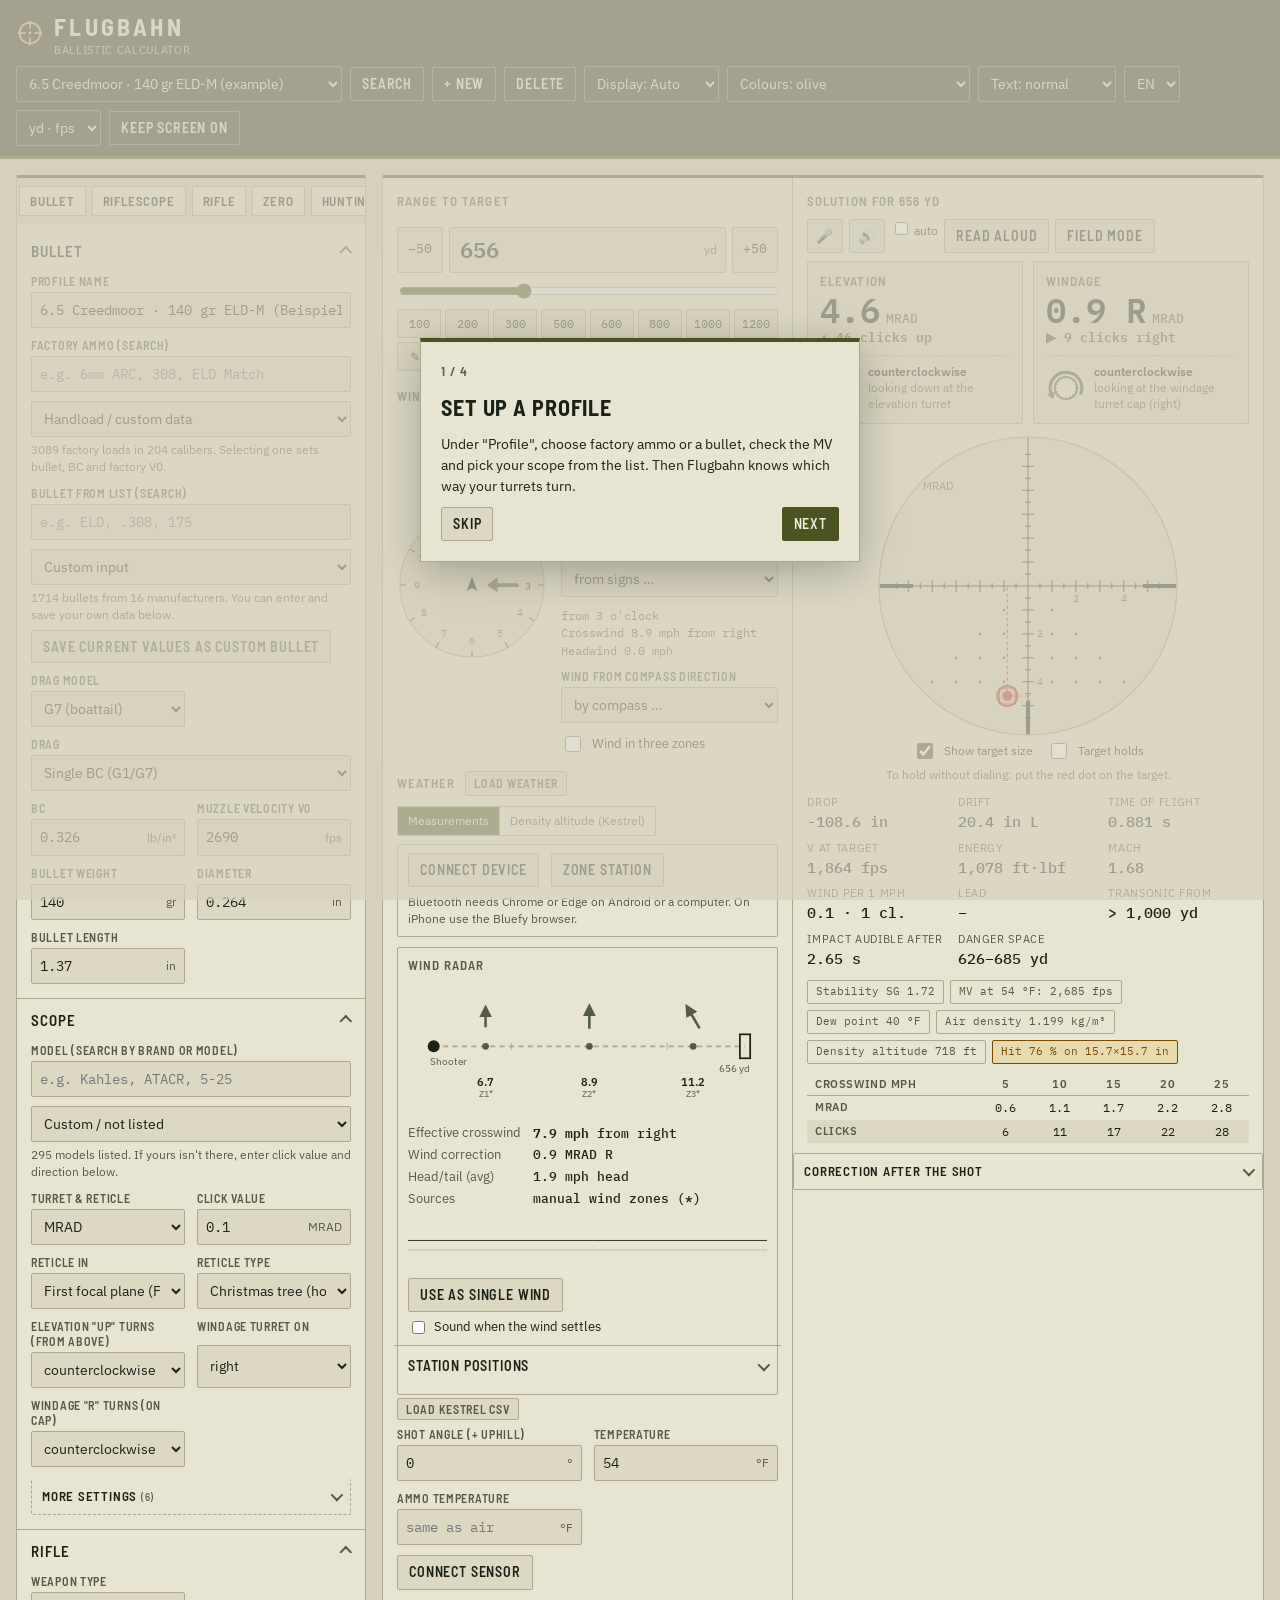
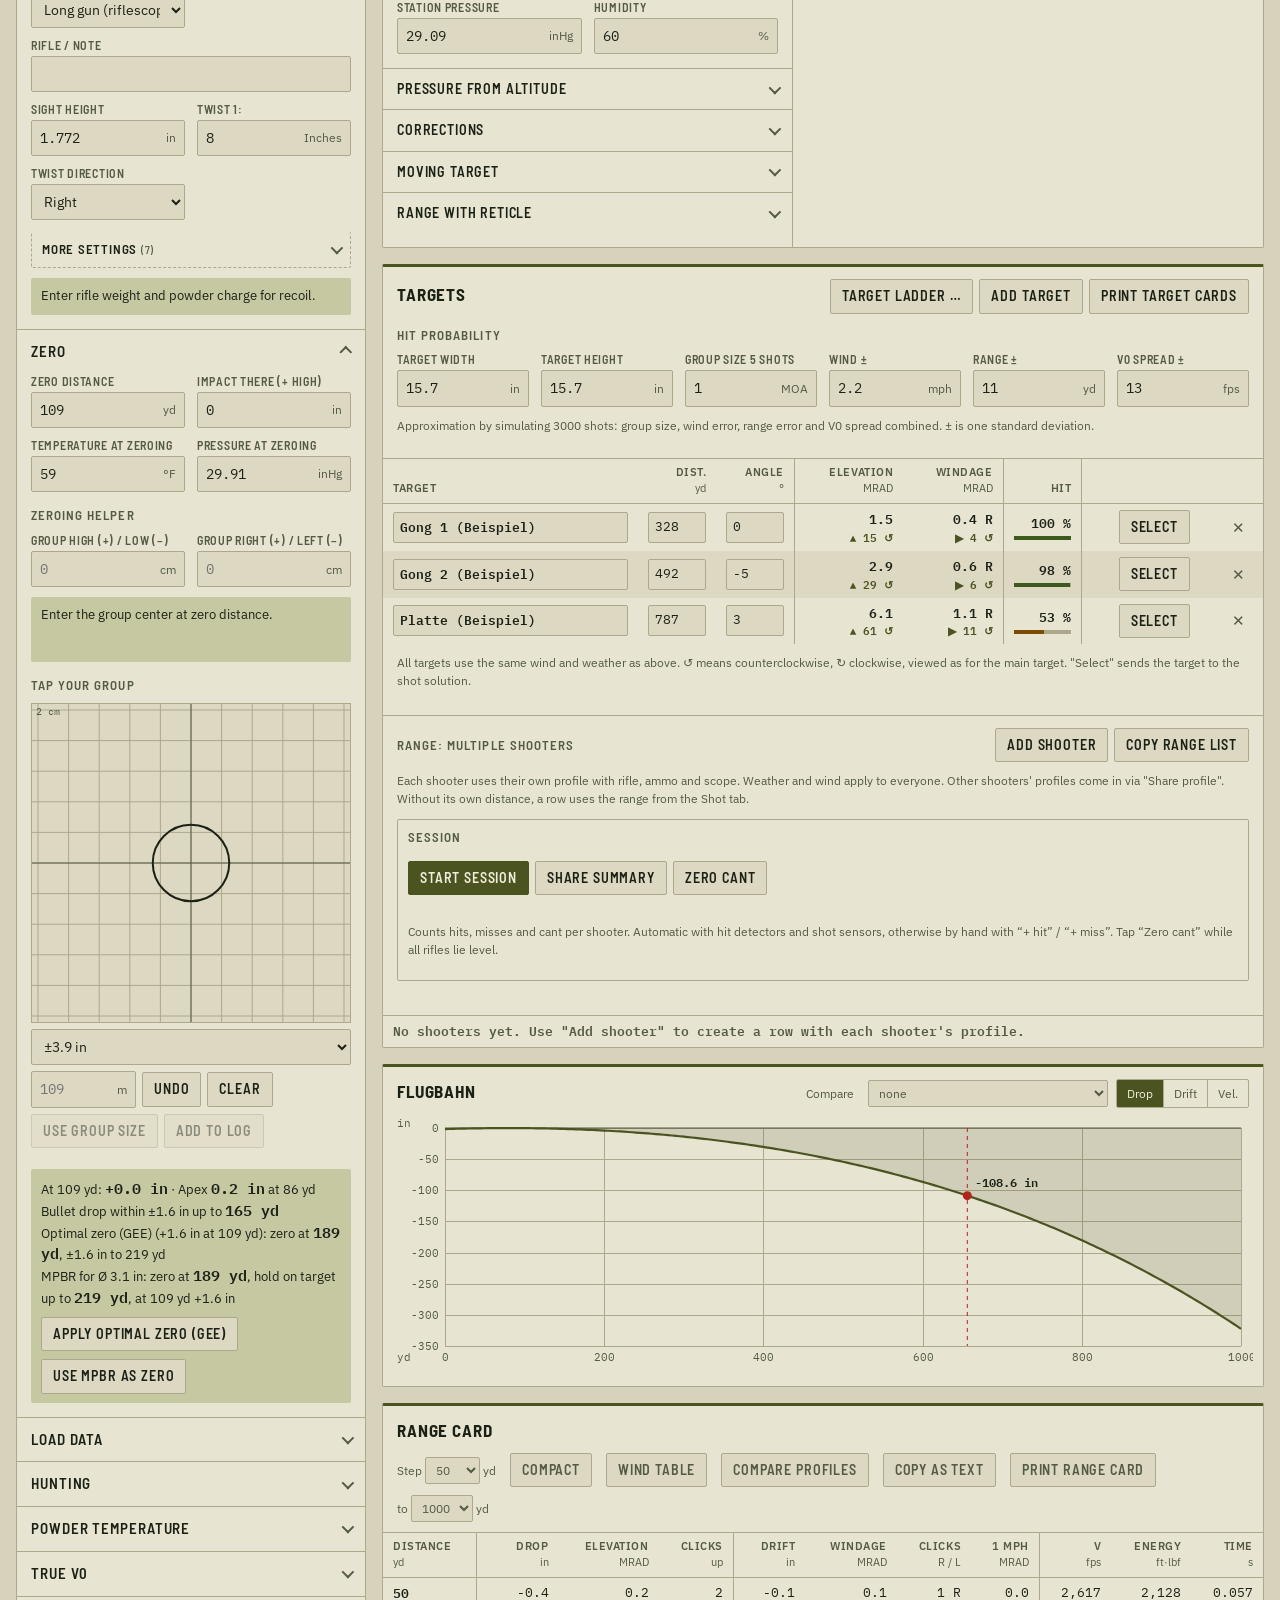
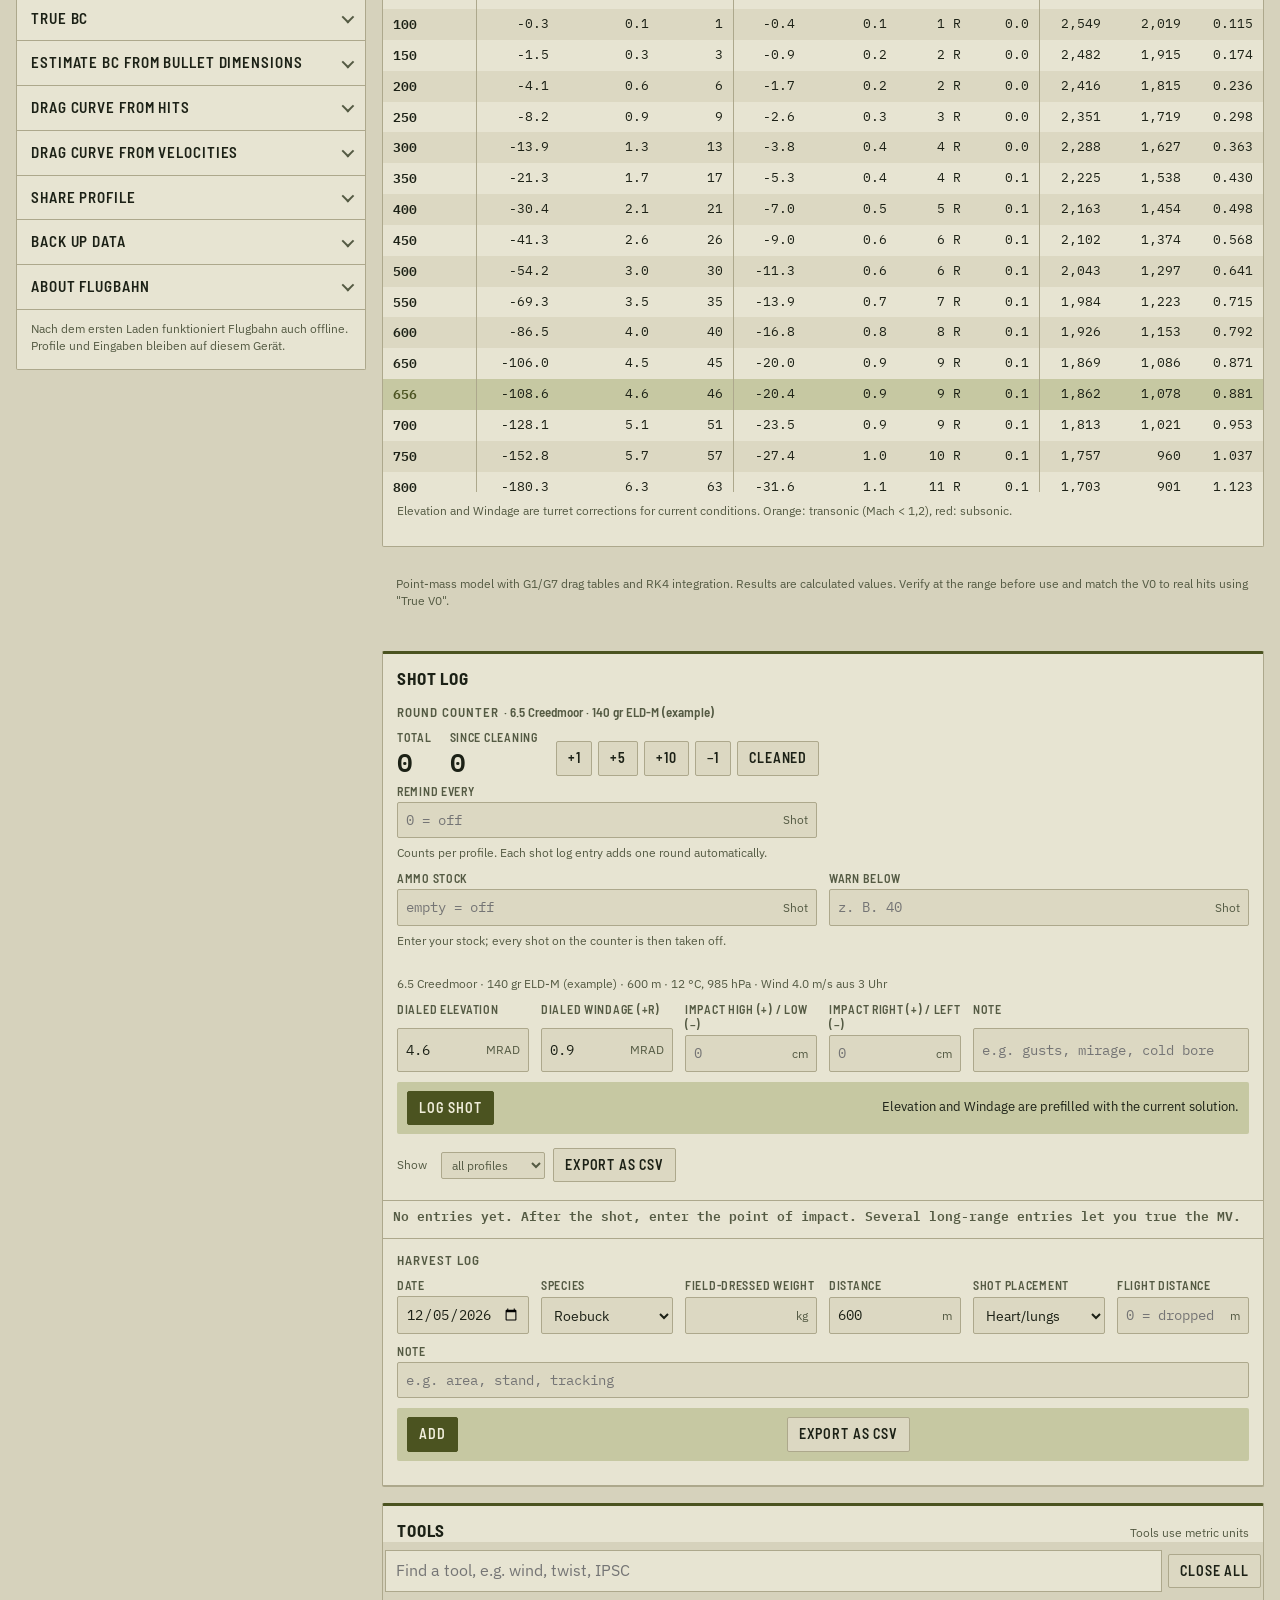
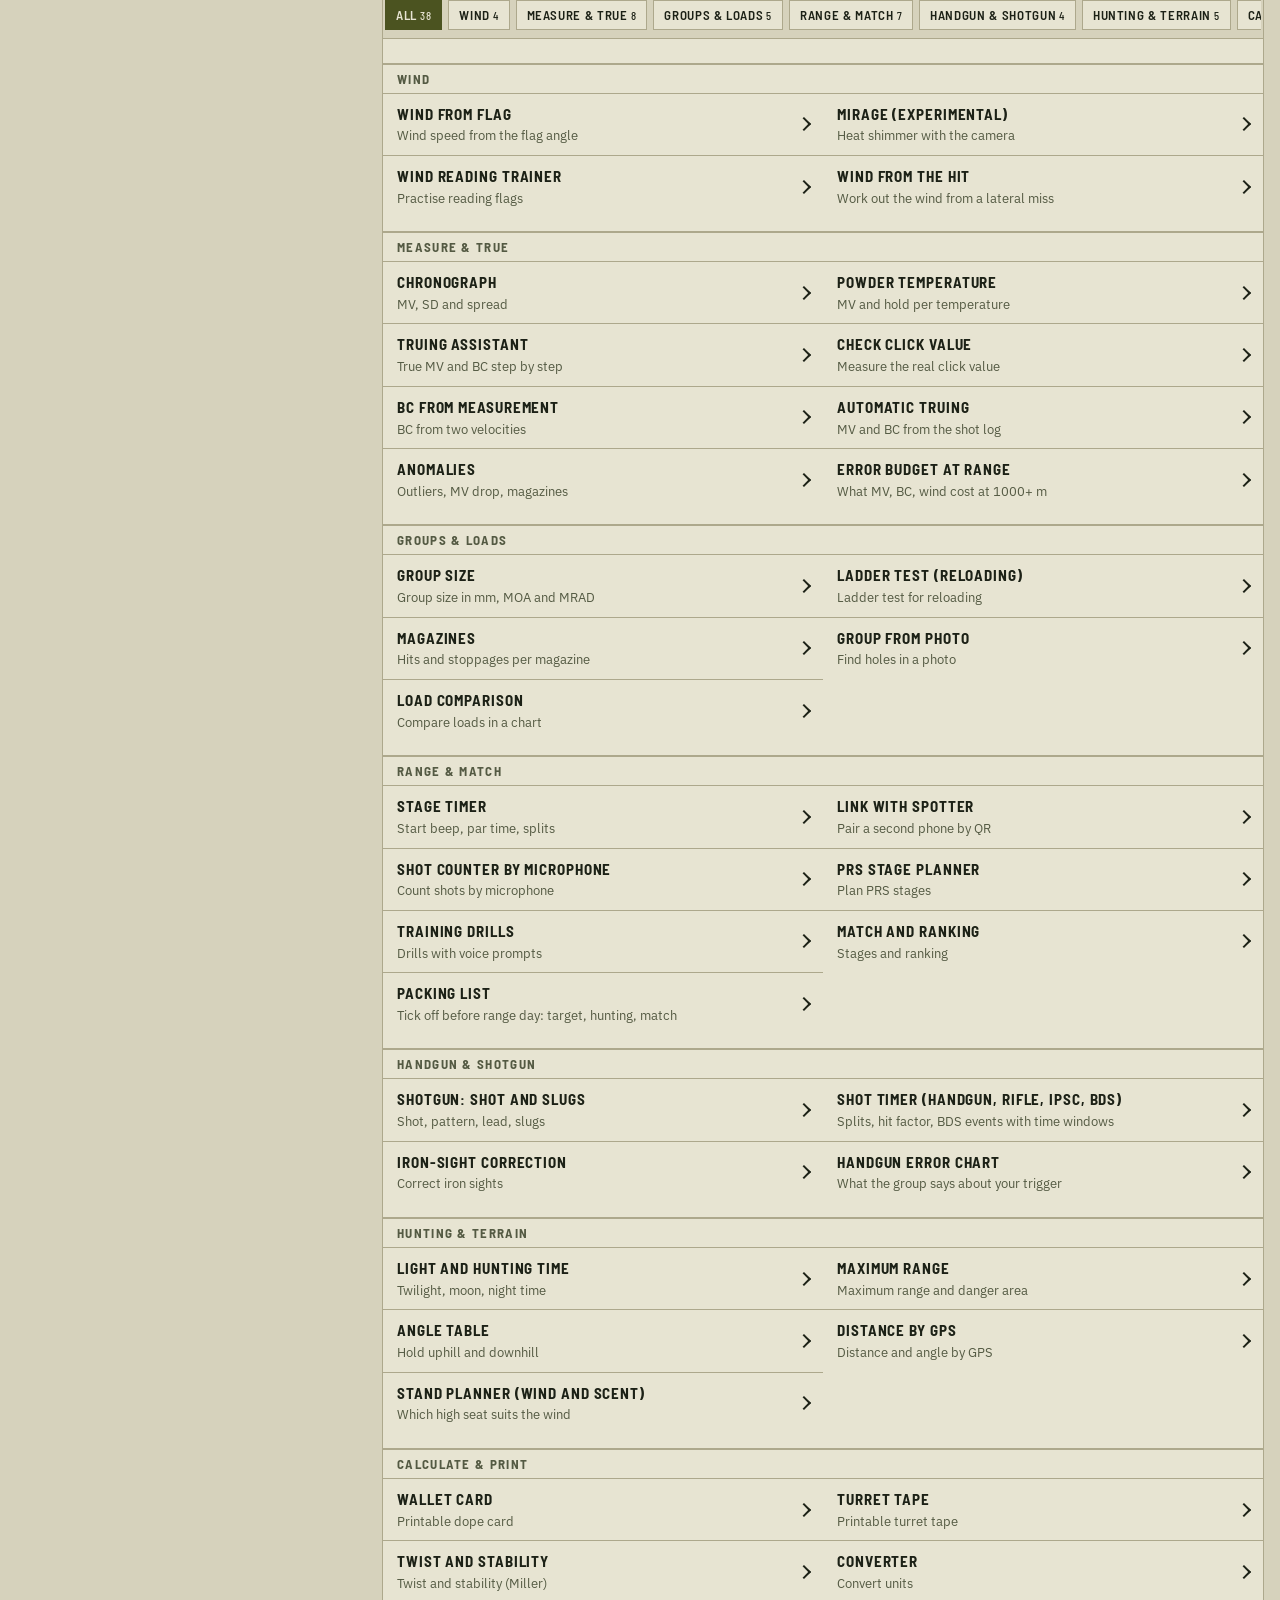
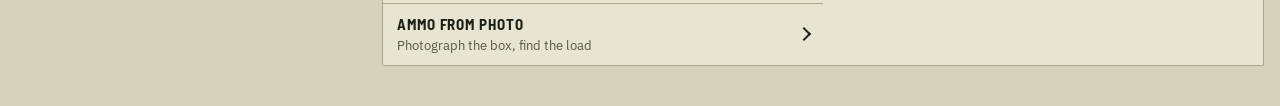
==== app/index.html @ 0aca6d80 "App: QR komprimiert Co-Authored-By: Claude Opus 5.5 <noreply@anthropic.com> Claude-Session: https://" ====
<!doctype html>
<html lang="de">
<head>
<meta charset="utf-8">
<meta name="viewport" content="width=device-width, initial-scale=1, viewport-fit=cover">
<title>Flugbahn</title>
<meta name="description" content="Ballistikrechner mit Schusstafel, Absehen-Haltepunkt und Turmrichtung für viele Zielfernrohre.">
<meta name="theme-color" content="#2E3320" media="(prefers-color-scheme: light)">
<meta name="theme-color" content="#0A0C06" media="(prefers-color-scheme: dark)">
<link rel="manifest" href="manifest.webmanifest">
<link rel="icon" href="icons/icon.svg" type="image/svg+xml">
<link rel="apple-touch-icon" href="icons/apple-touch-icon.png">
<meta name="apple-mobile-web-app-capable" content="yes">
<meta name="mobile-web-app-capable" content="yes">
<meta name="apple-mobile-web-app-status-bar-style" content="black-translucent">
<meta name="apple-mobile-web-app-title" content="Flugbahn">
<style>:root{padding-top:env(safe-area-inset-top,0px);padding-bottom:env(safe-area-inset-bottom,0px)}body{margin:0;font:14px system-ui,sans-serif}img{max-width:100%}[hidden]{display:none!important}</style>
<meta name="color-scheme" content="light dark">
<meta name="claude:viewport-fit-sides" content="cover">
<link rel="stylesheet" href="fonts/fonts.css">
<style>
/* Layout: Feldgerät-Konsole. Profil links, Feuerleitlösung und Schusstafel rechts; am Handy vier Reiter. Farben: Oliv, Khaki, Sand; Rotlicht für die Nacht. */
:root{
  --bg:#D6D2BC; --surface:#E7E4D2; --surface-2:#DCD8C2; --ink:#1C2116; --muted:#545A43; --line:#ADA88C;
  --accent:#4B5320; --accent-ink:#F0EDDA; --accent-soft:#C6C8A2;
  --hold:#B0261C; --good:#3D5A1E; --warn:#7A4B00; --warn-soft:#E9D9AE; --crit:#A3241A; --crit-soft:#EBC9BF;
  --head:#2E3320; --head-ink:#E7E4D2; --head-accent:#C9B57E; --head-accent-ink:#151208;
  --font-display:"Barlow Semi Condensed","Arial Narrow",Arial,sans-serif;
  --font-body:"IBM Plex Sans",system-ui,-apple-system,"Segoe UI",sans-serif;
  --font-mono:"IBM Plex Mono",ui-monospace,Menlo,Consolas,monospace;
  --r:2px;
  color-scheme:light;
}
@media (prefers-color-scheme: dark){:root:not([data-theme="light"]){
  --bg:#101209; --surface:#181B11; --surface-2:#20241A; --ink:#DEDCC4; --muted:#8E9279; --line:#353B27;
  --accent:#C9B57E; --accent-ink:#151208; --accent-soft:#38341F;
  --hold:#FF5A3C; --good:#9DBA6A; --warn:#E3A64B; --warn-soft:#382A12; --crit:#FF7462; --crit-soft:#3B1A14;
  --head:#0A0C06; --head-ink:#DEDCC4; --head-accent:#C9B57E; --head-accent-ink:#151208;
  color-scheme:dark}}
:root[data-theme="dark"]{
  --bg:#101209; --surface:#181B11; --surface-2:#20241A; --ink:#DEDCC4; --muted:#8E9279; --line:#353B27;
  --accent:#C9B57E; --accent-ink:#151208; --accent-soft:#38341F;
  --hold:#FF5A3C; --good:#9DBA6A; --warn:#E3A64B; --warn-soft:#382A12; --crit:#FF7462; --crit-soft:#3B1A14;
  --head:#0A0C06; --head-ink:#DEDCC4; --head-accent:#C9B57E; --head-accent-ink:#151208;
  color-scheme:dark}
/* Farbschemata (unabhängig von Tag/Nacht; Rotlicht hat Vorrang) */
:root[data-palette="flecktarn"]:not([data-mode="red"]){--bg:#CFCDB4; --surface:#E2E0CB; --surface-2:#D6D4BD; --ink:#1A1F14; --muted:#4A503C; --line:#A6A486; --accent:#3E4A2E; --accent-ink:#EEF0E0; --accent-soft:#C2C6A6; --head:#26301E; --head-ink:#E4E6D2; --head-accent:#A8956A; --head-accent-ink:#14110A;}
@media (prefers-color-scheme: dark){:root[data-palette="flecktarn"]:not([data-theme="light"]):not([data-mode="red"]){--bg:#0E110B; --surface:#161A12; --surface-2:#1E2318; --ink:#DADCC6; --muted:#8D9479; --line:#333A2A; --accent:#A8B37E; --accent-ink:#10130B; --accent-soft:#2F3622; --head:#080A06; --head-ink:#DADCC6; --head-accent:#A8956A; --head-accent-ink:#14110A;}}
:root[data-palette="flecktarn"][data-theme="dark"]:not([data-mode="red"]){--bg:#0E110B; --surface:#161A12; --surface-2:#1E2318; --ink:#DADCC6; --muted:#8D9479; --line:#333A2A; --accent:#A8B37E; --accent-ink:#10130B; --accent-soft:#2F3622; --head:#080A06; --head-ink:#DADCC6; --head-accent:#A8956A; --head-accent-ink:#14110A;}
:root[data-palette="wueste"]:not([data-mode="red"]){--bg:#D8CBB2; --surface:#ECE2CF; --surface-2:#E1D5BF; --ink:#241A10; --muted:#58462F; --line:#B3A07F; --accent:#6E4F2C; --accent-ink:#F6EEDF; --accent-soft:#D4C09C; --head:#3D2E1E; --head-ink:#F1E7D4; --head-accent:#D6B57A; --head-accent-ink:#1C1409;}
@media (prefers-color-scheme: dark){:root[data-palette="wueste"]:not([data-theme="light"]):not([data-mode="red"]){--bg:#14100A; --surface:#1D1710; --surface-2:#261F16; --ink:#E6DAC4; --muted:#9C8C74; --line:#3E3426; --accent:#D6B57A; --accent-ink:#1C1409; --accent-soft:#3A2E1E; --head:#0C0906; --head-ink:#E6DAC4; --head-accent:#D6B57A; --head-accent-ink:#1C1409;}}
:root[data-palette="wueste"][data-theme="dark"]:not([data-mode="red"]){--bg:#14100A; --surface:#1D1710; --surface-2:#261F16; --ink:#E6DAC4; --muted:#9C8C74; --line:#3E3426; --accent:#D6B57A; --accent-ink:#1C1409; --accent-soft:#3A2E1E; --head:#0C0906; --head-ink:#E6DAC4; --head-accent:#D6B57A; --head-accent-ink:#1C1409;}
:root[data-palette="ranger"]:not([data-mode="red"]){--bg:#CDD0C4; --surface:#E3E5DC; --surface-2:#D7DACF; --ink:#181C17; --muted:#475045; --line:#A3A99B; --accent:#36423A; --accent-ink:#ECEFE8; --accent-soft:#BCC4B6; --head:#1C211C; --head-ink:#E3E5DC; --head-accent:#8FA27E; --head-accent-ink:#0F130E;}
@media (prefers-color-scheme: dark){:root[data-palette="ranger"]:not([data-theme="light"]):not([data-mode="red"]){--bg:#0C0E0C; --surface:#141714; --surface-2:#1B1F1B; --ink:#D8DCD3; --muted:#8A9285; --line:#2F352E; --accent:#9FB38C; --accent-ink:#0F130E; --accent-soft:#263024; --head:#070807; --head-ink:#D8DCD3; --head-accent:#8FA27E; --head-accent-ink:#0F130E;}}
:root[data-palette="ranger"][data-theme="dark"]:not([data-mode="red"]){--bg:#0C0E0C; --surface:#141714; --surface-2:#1B1F1B; --ink:#D8DCD3; --muted:#8A9285; --line:#2F352E; --accent:#9FB38C; --accent-ink:#0F130E; --accent-soft:#263024; --head:#070807; --head-ink:#D8DCD3; --head-accent:#8FA27E; --head-accent-ink:#0F130E;}
:root[data-palette="marine"]:not([data-mode="red"]){--bg:#D3D7DB; --surface:#E8EBEE; --surface-2:#DCE0E4; --ink:#151C24; --muted:#435060; --line:#A4AEB8; --accent:#2F4A63; --accent-ink:#EEF3F8; --accent-soft:#BCC8D4; --head:#1B2836; --head-ink:#E6ECF2; --head-accent:#A9BFD4; --head-accent-ink:#0E1620;}
@media (prefers-color-scheme: dark){:root[data-palette="marine"]:not([data-theme="light"]):not([data-mode="red"]){--bg:#0B1016; --surface:#121922; --surface-2:#19222D; --ink:#D6DEE6; --muted:#8695A4; --line:#2A3542; --accent:#8FB0CF; --accent-ink:#0E1620; --accent-soft:#22303F; --head:#060A0F; --head-ink:#D6DEE6; --head-accent:#A9BFD4; --head-accent-ink:#0E1620;}}
:root[data-palette="marine"][data-theme="dark"]:not([data-mode="red"]){--bg:#0B1016; --surface:#121922; --surface-2:#19222D; --ink:#D6DEE6; --muted:#8695A4; --line:#2A3542; --accent:#8FB0CF; --accent-ink:#0E1620; --accent-soft:#22303F; --head:#060A0F; --head-ink:#D6DEE6; --head-accent:#A9BFD4; --head-accent-ink:#0E1620;}
:root[data-palette="schwarz"]:not([data-mode="red"]){--bg:#D9D9D4; --surface:#EDEDE9; --surface-2:#E2E2DD; --ink:#121212; --muted:#464642; --line:#A9A9A2; --accent:#2C2F26; --accent-ink:#F2F2EC; --accent-soft:#C8CABD; --head:#111111; --head-ink:#E8E8E2; --head-accent:#8C9A5B; --head-accent-ink:#0D0F07;}
@media (prefers-color-scheme: dark){:root[data-palette="schwarz"]:not([data-theme="light"]):not([data-mode="red"]){--bg:#070707; --surface:#0F0F0F; --surface-2:#171717; --ink:#D9D9D2; --muted:#8C8C84; --line:#2B2B28; --accent:#9AA866; --accent-ink:#0D0F07; --accent-soft:#262A18; --head:#000000; --head-ink:#D9D9D2; --head-accent:#9AA866; --head-accent-ink:#0D0F07;}}
:root[data-palette="schwarz"][data-theme="dark"]:not([data-mode="red"]){--bg:#070707; --surface:#0F0F0F; --surface-2:#171717; --ink:#D9D9D2; --muted:#8C8C84; --line:#2B2B28; --accent:#9AA866; --accent-ink:#0D0F07; --accent-soft:#262A18; --head:#000000; --head-ink:#D9D9D2; --head-accent:#9AA866; --head-accent-ink:#0D0F07;}
:root[data-palette="jagd"]:not([data-mode="red"]){--bg:#D3D6C3; --surface:#E6E8D9; --surface-2:#DADDCB; --ink:#17200F; --muted:#46503C; --line:#A4AA8E; --accent:#3B5530; --accent-ink:#F0F3E6; --accent-soft:#C0CBA8; --head:#2A3A24; --head-ink:#EEF1E2; --head-accent:#E8792B; --head-accent-ink:#1A0C02;}
@media (prefers-color-scheme: dark){:root[data-palette="jagd"]:not([data-theme="light"]):not([data-mode="red"]){--bg:#0D120A; --surface:#151C11; --surface-2:#1C2517; --ink:#DCE2CF; --muted:#8D987E; --line:#304029; --accent:#E8792B; --accent-ink:#1A0C02; --accent-soft:#3A2814; --head:#070A05; --head-ink:#DCE2CF; --head-accent:#E8792B; --head-accent-ink:#1A0C02;}}
:root[data-palette="jagd"][data-theme="dark"]:not([data-mode="red"]){--bg:#0D120A; --surface:#151C11; --surface-2:#1C2517; --ink:#DCE2CF; --muted:#8D987E; --line:#304029; --accent:#E8792B; --accent-ink:#1A0C02; --accent-soft:#3A2814; --head:#070A05; --head-ink:#DCE2CF; --head-accent:#E8792B; --head-accent-ink:#1A0C02;}
:root[data-palette="sport"]:not([data-mode="red"]){--bg:#E6EAEF; --surface:#FFFFFF; --surface-2:#F1F4F7; --ink:#0F1B2A; --muted:#44546A; --line:#B8C3D0; --accent:#1D58A6; --accent-ink:#FFFFFF; --accent-soft:#CFE0F4; --head:#12304F; --head-ink:#F1F5FA; --head-accent:#F2C230; --head-accent-ink:#1A1400;}
@media (prefers-color-scheme: dark){:root[data-palette="sport"]:not([data-theme="light"]):not([data-mode="red"]){--bg:#0A121D; --surface:#101B29; --surface-2:#172435; --ink:#DCE6F2; --muted:#8597AD; --line:#26364A; --accent:#6FA8EE; --accent-ink:#08111C; --accent-soft:#1A3150; --head:#050A12; --head-ink:#DCE6F2; --head-accent:#F2C230; --head-accent-ink:#1A1400;}}
:root[data-palette="sport"][data-theme="dark"]:not([data-mode="red"]){--bg:#0A121D; --surface:#101B29; --surface-2:#172435; --ink:#DCE6F2; --muted:#8597AD; --line:#26364A; --accent:#6FA8EE; --accent-ink:#08111C; --accent-soft:#1A3150; --head:#050A12; --head-ink:#DCE6F2; --head-accent:#F2C230; --head-accent-ink:#1A1400;}
:root[data-palette="srg"]:not([data-mode="red"]){--bg:#DCD8CC; --surface:#EFECE3; --surface-2:#E5E1D6; --ink:#141414; --muted:#4A473F; --line:#ADA899; --accent:#262626; --accent-ink:#F5F2E8; --accent-soft:#CFCABA; --head:#121212; --head-ink:#F2EFE6; --head-accent:#E2B600; --head-accent-ink:#141000;}
@media (prefers-color-scheme: dark){:root[data-palette="srg"]:not([data-theme="light"]):not([data-mode="red"]){--bg:#0B0B0B; --surface:#141414; --surface-2:#1C1C1C; --ink:#E6E3DA; --muted:#9A968B; --line:#333333; --accent:#E2B600; --accent-ink:#141000; --accent-soft:#3A3010; --head:#000000; --head-ink:#E6E3DA; --head-accent:#E2B600; --head-accent-ink:#141000;}}
:root[data-palette="srg"][data-theme="dark"]:not([data-mode="red"]){--bg:#0B0B0B; --surface:#141414; --surface-2:#1C1C1C; --ink:#E6E3DA; --muted:#9A968B; --line:#333333; --accent:#E2B600; --accent-ink:#141000; --accent-soft:#3A3010; --head:#000000; --head-ink:#E6E3DA; --head-accent:#E2B600; --head-accent-ink:#141000;}
:root[data-palette="srg"]:not([data-mode="red"]) .top{border-bottom:3px solid #C8161D;box-shadow:0 3px 0 #E2B600}
:root[data-palette="bw_heer"]:not([data-mode="red"]){--bg:#D2D3C6; --surface:#E6E7DD; --surface-2:#DADBCF; --ink:#191C16; --muted:#44483E; --line:#A6A898; --accent:#4A5240; --accent-ink:#EEF0E6; --accent-soft:#C4C7B5; --head:#353A2E; --head-ink:#E8E9DF; --head-accent:#C2A867; --head-accent-ink:#17130A;}
@media (prefers-color-scheme: dark){:root[data-palette="bw_heer"]:not([data-theme="light"]):not([data-mode="red"]){--bg:#0F110D; --surface:#171A14; --surface-2:#1F231B; --ink:#DCDDD2; --muted:#8F9386; --line:#343A2E; --accent:#C2A867; --accent-ink:#17130A; --accent-soft:#383221; --head:#090A07; --head-ink:#DCDDD2; --head-accent:#C2A867; --head-accent-ink:#17130A;}}
:root[data-palette="bw_heer"][data-theme="dark"]:not([data-mode="red"]){--bg:#0F110D; --surface:#171A14; --surface-2:#1F231B; --ink:#DCDDD2; --muted:#8F9386; --line:#343A2E; --accent:#C2A867; --accent-ink:#17130A; --accent-soft:#383221; --head:#090A07; --head-ink:#DCDDD2; --head-accent:#C2A867; --head-accent-ink:#17130A;}
:root[data-palette="bw_lw"]:not([data-mode="red"]){--bg:#D2D8DE; --surface:#E7EBEF; --surface-2:#DBE1E6; --ink:#141B22; --muted:#404E5C; --line:#A3AFBB; --accent:#3E5C7A; --accent-ink:#F0F4F8; --accent-soft:#BFCCD9; --head:#2C3E52; --head-ink:#E8EEF4; --head-accent:#C9A84E; --head-accent-ink:#161004;}
@media (prefers-color-scheme: dark){:root[data-palette="bw_lw"]:not([data-theme="light"]):not([data-mode="red"]){--bg:#0B1015; --surface:#121920; --surface-2:#19222B; --ink:#D7DFE7; --muted:#8796A5; --line:#2B3644; --accent:#9BB8D6; --accent-ink:#0D1520; --accent-soft:#213044; --head:#060A0E; --head-ink:#D7DFE7; --head-accent:#C9A84E; --head-accent-ink:#161004;}}
:root[data-palette="bw_lw"][data-theme="dark"]:not([data-mode="red"]){--bg:#0B1015; --surface:#121920; --surface-2:#19222B; --ink:#D7DFE7; --muted:#8796A5; --line:#2B3644; --accent:#9BB8D6; --accent-ink:#0D1520; --accent-soft:#213044; --head:#060A0E; --head-ink:#D7DFE7; --head-accent:#C9A84E; --head-accent-ink:#161004;}
:root[data-palette="bw_m"]:not([data-mode="red"]){--bg:#D4D8E0; --surface:#EAEDF2; --surface-2:#DEE2E9; --ink:#0F1626; --muted:#3D4960; --line:#A2ACBE; --accent:#1F2F55; --accent-ink:#F2F4FA; --accent-soft:#BCC5D8; --head:#14203B; --head-ink:#EEF1F8; --head-accent:#D4AF37; --head-accent-ink:#171003;}
@media (prefers-color-scheme: dark){:root[data-palette="bw_m"]:not([data-theme="light"]):not([data-mode="red"]){--bg:#070B15; --surface:#0E1424; --surface-2:#151C30; --ink:#D9DFEC; --muted:#8794AE; --line:#253049; --accent:#D4AF37; --accent-ink:#171003; --accent-soft:#3A3218; --head:#03060D; --head-ink:#D9DFEC; --head-accent:#D4AF37; --head-accent-ink:#171003;}}
:root[data-palette="bw_m"][data-theme="dark"]:not([data-mode="red"]){--bg:#070B15; --surface:#0E1424; --surface-2:#151C30; --ink:#D9DFEC; --muted:#8794AE; --line:#253049; --accent:#D4AF37; --accent-ink:#171003; --accent-soft:#3A3218; --head:#03060D; --head-ink:#D9DFEC; --head-accent:#D4AF37; --head-accent-ink:#171003;}
:root[data-palette="bw_cir"]:not([data-mode="red"]){--bg:#D0DCDD; --surface:#E6EEEF; --surface-2:#D9E4E5; --ink:#0E1C1F; --muted:#3B5357; --line:#9EB4B7; --accent:#145A66; --accent-ink:#EEF8FA; --accent-soft:#B6D3D8; --head:#0F2B33; --head-ink:#E4F2F4; --head-accent:#3FD1E0; --head-accent-ink:#04191C;}
@media (prefers-color-scheme: dark){:root[data-palette="bw_cir"]:not([data-theme="light"]):not([data-mode="red"]){--bg:#071114; --surface:#0D1A1E; --surface-2:#132429; --ink:#D4E6E9; --muted:#7FA0A6; --line:#213A40; --accent:#3FD1E0; --accent-ink:#04191C; --accent-soft:#123A40; --head:#030A0C; --head-ink:#D4E6E9; --head-accent:#3FD1E0; --head-accent-ink:#04191C;}}
:root[data-palette="bw_cir"][data-theme="dark"]:not([data-mode="red"]){--bg:#071114; --surface:#0D1A1E; --surface-2:#132429; --ink:#D4E6E9; --muted:#7FA0A6; --line:#213A40; --accent:#3FD1E0; --accent-ink:#04191C; --accent-soft:#123A40; --head:#030A0C; --head-ink:#D4E6E9; --head-accent:#3FD1E0; --head-accent-ink:#04191C;}
:root[data-palette="bw_ub"]:not([data-mode="red"]){--bg:#D6D6D2; --surface:#EAEAE6; --surface-2:#DFDFDA; --ink:#161714; --muted:#454641; --line:#A9AAA2; --accent:#3F4740; --accent-ink:#F0F1EC; --accent-soft:#C6C9C1; --head:#2B2F2C; --head-ink:#ECEDE8; --head-accent:#B8A26A; --head-accent-ink:#16130A;}
@media (prefers-color-scheme: dark){:root[data-palette="bw_ub"]:not([data-theme="light"]):not([data-mode="red"]){--bg:#0C0D0C; --surface:#141514; --surface-2:#1C1D1B; --ink:#DADBD5; --muted:#8E8F88; --line:#30322E; --accent:#B8A26A; --accent-ink:#16130A; --accent-soft:#34301F; --head:#060606; --head-ink:#DADBD5; --head-accent:#B8A26A; --head-accent-ink:#16130A;}}
:root[data-palette="bw_ub"][data-theme="dark"]:not([data-mode="red"]){--bg:#0C0D0C; --surface:#141514; --surface-2:#1C1D1B; --ink:#DADBD5; --muted:#8E8F88; --line:#30322E; --accent:#B8A26A; --accent-ink:#16130A; --accent-soft:#34301F; --head:#060606; --head-ink:#DADBD5; --head-accent:#B8A26A; --head-accent-ink:#16130A;}
/* Rotlicht: erhält die Dunkeladaption der Augen */
:root[data-mode="red"]{
  --bg:#000000; --surface:#070000; --surface-2:#110100; --ink:#EC2A1D; --muted:#E62A1D; --line:#3A0A05;
  --accent:#FF3524; --accent-ink:#000000; --accent-soft:#1C0302;
  --hold:#FF7A40; --good:#E8291C; --warn:#FF5A24; --warn-soft:#1C0302; --crit:#FF7A40; --crit-soft:#1C0302;
  --head:#000000; --head-ink:#E8291C; --head-accent:#FF3524; --head-accent-ink:#000000;
  color-scheme:dark}

*{box-sizing:border-box}
[hidden]{display:none!important}
body{background:var(--bg);color:var(--ink);font-family:var(--font-body);font-size:14px;line-height:1.45}
body::before{content:"";position:fixed;inset:0 0 auto;height:env(safe-area-inset-top,0px);z-index:10;background:var(--head)}
h1,h2,h3{font-family:var(--font-display);text-wrap:balance;margin:0}
button,input,select{font:inherit;color:inherit}
:focus-visible{outline:2px solid var(--accent);outline-offset:2px}

/* Header */
.top{position:sticky;top:env(safe-area-inset-top,0px);z-index:5;background:var(--head);color:var(--head-ink);border-bottom:3px solid var(--accent)}
.top .btn,.top .inp{background:transparent;border-color:color-mix(in srgb,var(--head-ink) 35%,transparent);color:var(--head-ink)}
select option,select optgroup{background:var(--surface);color:var(--ink)}
@keyframes gsflash{0%,60%{outline:3px solid var(--hold);outline-offset:3px}100%{outline:3px solid transparent;outline-offset:3px}}
.gs-flash{animation:gsflash 2.6s ease-out}
.pnav{position:sticky;top:var(--pnav-top,0px);z-index:3;display:flex;gap:6px;overflow-x:auto;padding:8px 2px;margin:0 0 6px;background:var(--bg);scrollbar-width:none}
.pnav::-webkit-scrollbar{display:none}
.panel.pane-profil{overflow:clip}
/* Schnelleingabe über der Lösung (nur einspaltig am Handy) */
.qbar{display:none}
@media (max-width:760px){
  .qbar{display:flex;position:sticky;top:var(--qbar-top,0px);z-index:4;gap:6px;align-items:stretch;background:var(--surface-2,var(--bg));border-bottom:1px solid var(--line);margin:-14px -14px 10px;padding:8px 10px}
  .qbar .qb-g{display:flex;align-items:stretch;gap:4px;min-width:0}
  .qbar .qb-d{flex:1.25 1 0}.qbar .qb-w{flex:1 1 0}
  .qbar button{flex:0 0 auto;min-width:40px;border:1px solid var(--line);background:var(--surface);color:var(--ink);font:700 18px/1 "IBM Plex Mono",monospace;padding:0 8px;cursor:pointer}
  .qbar label{position:relative;display:flex;align-items:center;flex:1 1 auto;min-width:0;border:1px solid var(--line);background:var(--surface)}
  .qbar input,.qbar select{all:unset;box-sizing:border-box;width:100%;min-width:0;padding:7px 6px;font:700 19px/1.1 "IBM Plex Mono",monospace;color:var(--ink);text-align:center}
  .qbar select{font-size:15px;text-align:left;padding-right:2px}
  .qbar .u{font:500 12px "IBM Plex Mono",monospace;color:var(--muted);padding-right:6px;white-space:nowrap}
  .qbar input:focus-visible,.qbar select:focus-visible,.qbar button:focus-visible{outline:2px solid var(--accent);outline-offset:1px}
}
/* Profil: selten gebrauchte Felder unter „Weitere Einstellungen“ */
.pane-profil details.adv{grid-column:1/-1;border:1px dashed var(--line);border-radius:var(--r);margin:12px 0 0}
.pane-profil details.adv>summary{padding:8px 10px;font-size:13px}
.pane-profil details.adv>.fields{padding:2px 10px 12px}
.adv-n{font:500 12px "IBM Plex Sans",system-ui,sans-serif;letter-spacing:0;text-transform:none;color:var(--ink);background:var(--surface-2);border:1px solid var(--accent);padding:1px 6px;margin-left:auto;margin-right:10px}
.pk-list{display:grid;gap:2px}
.ap-it{display:flex;align-items:center;gap:10px;padding:8px 4px;border-bottom:1px solid var(--line)}
.ap-it>div{flex:1;min-width:0}.ap-it small{display:block;color:var(--muted)}
.pk-it{display:flex;align-items:center;gap:10px;padding:7px 4px;border-bottom:1px solid var(--line);cursor:pointer;min-height:40px}
.pk-it input{width:20px;height:20px;flex:0 0 auto;accent-color:var(--accent)}
.pk-it input:checked+span{text-decoration:line-through;color:var(--muted)}
.pk-del{margin-left:auto;border:1px solid var(--line);background:var(--surface);color:var(--ink);width:32px;height:32px;font-size:18px;line-height:1;cursor:pointer}
/* Wettkampf-Timer (Vollbild) */
.ct li.ct-slow small{color:#d0402a;font-weight:700}
.ct-meter{position:relative;height:14px;border-radius:7px;background:rgba(127,127,127,.25);overflow:hidden;margin:4px 0 6px}
.ct-meter i{position:absolute;left:0;top:0;bottom:0;width:0;background:#3a9a4a;transition:width .05s linear}.ct-meter i.hot{background:#d0402a}
.ct-meter b{position:absolute;top:-2px;bottom:-2px;width:3px;background:currentColor;left:50%}

.ct-qrbox{position:fixed;inset:0;z-index:80;background:rgba(0,0,0,.75);display:flex;align-items:center;justify-content:center;padding:16px}
.ct-qrbox[hidden]{display:none}
.ct-qrin{background:#fff;color:#000;border-radius:10px;padding:14px;max-width:420px;width:100%;text-align:center}
.ct-qrin svg{width:100%;height:auto;max-width:340px}.ct-qrin video{width:100%;max-width:340px;border-radius:6px;background:#000}
.ct-qrin .hint{color:#333}.ct-qrin .sec-t{color:#000}

.ct-cnt{display:grid;grid-template-columns:repeat(auto-fit,minmax(150px,1fr));gap:6px;margin-top:8px}
.ct-c{display:grid;grid-template-columns:minmax(0,1fr) 42px 2em 42px;min-width:0;align-items:center;gap:4px;border:1px solid var(--line);border-radius:var(--r);padding:4px 6px;background:var(--surface)}
.ct-c span{font:600 13px var(--font-display);letter-spacing:.02em;hyphens:manual;min-width:0}.ct-c b{text-align:center;font:600 20px var(--font-mono)}
.ct-c button{min-height:44px;border:1px solid var(--line);background:var(--surface-2);color:var(--ink);font:700 22px var(--font-mono);border-radius:var(--r);cursor:pointer}

.ct{position:fixed;inset:0;z-index:70;background:var(--bg);color:var(--ink);overflow-y:auto;padding:calc(10px + env(safe-area-inset-top,0px)) max(14px,env(safe-area-inset-right,0px)) 30px max(14px,env(safe-area-inset-left,0px));display:flex;flex-direction:column;gap:10px}
.ct>*{flex-shrink:0}
#ctprint{display:none}
#tgcard{display:none;font-family:Arial,sans-serif;color:#000;background:#fff;padding:8mm}
#tgcard h2{font-size:15pt;margin:0 0 2mm}#tgcard p{margin:0 0 3mm;font-size:9pt}
#tgcard table{width:100%;border-collapse:collapse;font-size:10.5pt}#tgcard th,#tgcard td{border:0.3mm solid #444;padding:1.6mm 2mm;text-align:right;color:#000;background:#fff;position:static}
#tgcard th{font-size:8.5pt;background:#eee}#tgcard td:first-child,#tgcard th:first-child{text-align:left}#tgcard tr:nth-child(even) td{background:#f4f4f4}
.ct-top{display:flex;justify-content:space-between;align-items:center;font-family:var(--font-display);letter-spacing:.08em;text-transform:uppercase}
.ct-time{font-size:clamp(72px,26vw,190px);font-weight:600;line-height:1;text-align:center;font-variant-numeric:tabular-nums;margin-top:6px}
.ct-info{text-align:center;font-size:17px}.ct-hf{text-align:center;font-size:20px;font-weight:700;min-height:1em}
.ct-go{border:0;border-radius:12px;background:var(--accent);color:var(--accent-ink);font:700 clamp(28px,9vw,44px) var(--font-display);letter-spacing:.1em;min-height:96px;cursor:pointer}
.ct-go.ct-stop{background:var(--crit);color:var(--bg)}
.ct-go:focus-visible{outline:3px solid var(--ink);outline-offset:3px}
.ct-row{display:flex;gap:8px;flex-wrap:wrap}.ct-row .btn{flex:1;min-height:48px}
.ct-list{list-style:none;margin:0;padding:0;max-height:32vh;overflow-y:auto;border-top:1px solid var(--line)}
.ct-list li{display:grid;grid-template-columns:2.5em 1fr auto;gap:8px;padding:6px 4px;border-bottom:1px solid var(--line);font-family:var(--font-mono);font-size:18px}
.ct-list li span{color:var(--muted)}.ct-list li small{color:var(--muted)}
.ct-set,.ct-save{border-top:1px solid var(--line);padding-top:8px}
.ct-more{margin-top:6px}.ct-more>summary{padding:8px 4px;font-size:14px}
/* Extras: Leiste mit Suche und Gruppen, Werkzeuge klappbar */
.panel.pane-tools{overflow:clip}
.news-l{margin:4px 0 2px;padding-left:1.1em}.news-l li{margin:2px 0}
.news-all{max-height:calc(80vh - 140px);overflow-y:auto;padding-right:6px}
.import-banner.news-open{max-height:80vh;overflow:hidden}
.news-more{all:unset;cursor:pointer;text-decoration:underline;font-size:13px;margin-top:2px}
.news-more:focus-visible{outline:2px solid currentColor;outline-offset:2px}
.tnav{position:sticky;top:var(--tnav-top,0px);z-index:3;background:var(--bg);padding:8px 2px 6px;margin:0 0 4px;border-bottom:1px solid var(--line)}
.tnav-row{display:flex;gap:6px;align-items:center}
.tnav-q{flex:1 1 auto;min-width:0;font:inherit;font-size:16px;padding:8px 10px;border:1px solid var(--line);background:var(--surface);color:var(--ink)}
.tnav-chips{display:flex;gap:6px;overflow-x:auto;padding:8px 0 2px;scrollbar-width:none}
.tnav-chips::-webkit-scrollbar{display:none}
.tnav-c{flex:0 0 auto;border:1px solid var(--line);background:var(--surface);color:var(--ink);font:600 13px "Barlow Semi Condensed",sans-serif;letter-spacing:.05em;text-transform:uppercase;padding:6px 10px;cursor:pointer}
.tnav-c[aria-pressed="true"]{background:var(--accent);border-color:var(--accent);color:var(--surface)}
.tnav-c small{font-weight:400;margin-left:3px}
.tool-cat{grid-column:1/-1;margin:14px 0 0;padding:6px 14px;font:700 13px "Barlow Semi Condensed",sans-serif;letter-spacing:.1em;text-transform:uppercase;color:var(--muted);border-top:2px solid var(--line)}
.tool > h3 > .tool-tg{all:unset;box-sizing:border-box;display:flex;align-items:center;gap:8px;width:100%;cursor:pointer;min-height:32px}
.tool > h3 > .tool-tg:focus-visible{outline:2px solid var(--accent);outline-offset:2px}
.tool > h3 > .tool-tg::after{content:"";margin-left:auto;flex:0 0 auto;width:8px;height:8px;border-right:2px solid currentColor;border-bottom:2px solid currentColor;transform:rotate(45deg) translateY(-3px);transition:transform .15s}
.tool.zu > h3 > .tool-tg::after{transform:rotate(-45deg)}
.tool.zu{padding-top:10px;padding-bottom:10px}
.tool.zu > h3{margin:0}
.tool.zu > :not(h3){display:none !important}
.tool .tool-sub{display:block;font:400 13px/1.35 "IBM Plex Sans",system-ui,sans-serif;letter-spacing:0;text-transform:none;color:var(--muted);margin-top:2px}
.tool:not(.zu) .tool-sub{display:none}
:root[data-mode="red"] .top .tabs button{opacity:1}
.out .hint{color:var(--ink)}
.pnav-b{flex:0 0 auto;border:1px solid var(--line);background:var(--surface);color:var(--ink);font:600 13px "Barlow Semi Condensed",sans-serif;letter-spacing:.06em;text-transform:uppercase;padding:6px 10px;cursor:pointer}
.pnav-b:hover,.pnav-b[aria-current]{border-color:var(--accent);background:var(--accent);color:var(--surface)}
.top .btn.primary{background:var(--head-accent);color:var(--head-accent-ink);border-color:var(--head-accent)}
.top .tabs button{border-color:color-mix(in srgb,var(--head-ink) 30%,transparent);color:var(--head-ink);opacity:.8}
.top .tabs button[aria-selected="true"]{opacity:1;background:var(--head-accent);border-color:var(--head-accent);color:var(--head-accent-ink)}
.top-in{max-width:1320px;margin:0 auto;padding-block:10px;padding-left:max(16px,env(safe-area-inset-left,0px));padding-right:max(16px,env(safe-area-inset-right,0px));display:flex;flex-wrap:wrap;align-items:center;gap:10px 16px}
.brand{display:flex;align-items:center;gap:10px;margin-right:auto}
.brand svg{width:28px;height:28px;color:var(--head-accent);flex:none}
.brand h1{font-size:24px;font-weight:700;letter-spacing:.14em;text-transform:uppercase}
.brand small{display:block;font-family:var(--font-body);font-size:11px;opacity:.7;letter-spacing:.06em;text-transform:uppercase;line-height:1}
.prof{display:flex;align-items:center;gap:8px;flex-wrap:wrap;min-width:0}
.prof select{max-width:100%;min-width:0;width:min(320px,62vw)}
.btn{background:var(--surface-2);border:1px solid var(--line);border-radius:var(--r);padding:6px 11px;cursor:pointer;font-family:var(--font-display);font-size:14px;font-weight:600;letter-spacing:.06em;text-transform:uppercase;white-space:nowrap}
.btn:hover{border-color:var(--muted)}
.btn.primary{background:var(--accent);color:var(--accent-ink);border-color:var(--accent)}
.btn.danger{color:var(--crit);border-color:var(--crit)}
.btn:disabled{opacity:.45;cursor:not-allowed}
.tabs{display:none;width:100%;gap:4px}
.tabs button{flex:1;min-width:0;overflow:hidden;text-overflow:ellipsis;background:none;border:1px solid var(--line);border-radius:var(--r);padding:7px 4px;font-family:var(--font-display);font-size:15px;font-weight:600;letter-spacing:.04em;text-transform:uppercase;color:var(--muted);cursor:pointer}
.tabs button[aria-selected="true"]{background:var(--accent);border-color:var(--accent);color:var(--accent-ink)}

/* App grid */
.app{max-width:1320px;margin:0 auto;padding-block:16px 40px;padding-left:max(16px,env(safe-area-inset-left,0px));padding-right:max(16px,env(safe-area-inset-right,0px));display:grid;grid-template-columns:minmax(300px,350px) minmax(0,1fr);grid-template-areas:"profil schuss" "profil ziele" "profil tabelle" "profil buch" "profil tools";gap:16px;align-items:start}
.pane-profil{grid-area:profil}
.pane-schuss{grid-area:schuss;min-width:0}
.pane-tabelle{grid-area:tabelle;min-width:0;display:grid;grid-template-columns:minmax(0,1fr);gap:16px}
.panel{min-width:0}
.tool .field .btn{white-space:normal;text-align:center}
.pane-ziele{grid-area:ziele;min-width:0}
.pane-buch{grid-area:buch;min-width:0}
.pane-tools{grid-area:tools;min-width:0}
.tape-box{margin-top:10px;overflow-x:auto;background:#fff;border:1px solid var(--line);padding:6px}
.tape-box svg{display:block}
.timer{font-family:var(--font-mono);font-size:44px;font-weight:600;line-height:1.1;margin:2px 0 8px;font-variant-numeric:tabular-nums}
.timer.go{color:var(--accent)} .timer.wait{color:var(--muted)}
.laps{margin:8px 0 0;padding-left:22px;font-family:var(--font-mono);font-size:13px;display:grid;gap:2px;max-height:180px;overflow-y:auto}
.wiz{margin:0;padding-left:20px;display:grid;gap:8px;font-size:13px}
.wiz li b{display:block}
.wiz .st{font-size:12px}
.wiz .st.ok{color:var(--good)} .wiz .st.todo{color:var(--warn)}
.wiz .btn{margin-top:4px;font-size:12px;padding:3px 8px}
.scatter-wrap{max-width:260px;margin-top:10px;border:1px solid var(--line)}
#scatter{width:100%;aspect-ratio:1;display:block}
.cc-preview{background:#fff;color:#000;border:1px solid var(--line);padding:6px;overflow-x:auto}
.ccard{width:85.6mm;height:54mm;box-sizing:border-box;border:0.3mm solid #000;border-radius:3mm;padding:2mm 2.5mm;font-family:Arial,sans-serif;color:#000;background:#fff;display:flex;flex-direction:column;gap:1mm;overflow:hidden}
.ccard .cch{font-size:6.5pt;font-weight:bold;line-height:1.15;white-space:nowrap;overflow:hidden;text-overflow:ellipsis}
.ccard .ccs{font-size:5pt;line-height:1.2;color:#333;white-space:nowrap;overflow:hidden;text-overflow:ellipsis}
.ccard .ccc{display:grid;grid-template-columns:1fr 1fr;gap:2mm;flex:1;min-height:0}
.tool .ccard table{border-collapse:collapse;width:100%;font-size:6pt;font-family:Arial,sans-serif;line-height:1.15}
.tool .ccard th,.tool .ccard td{padding:0.2mm 0.6mm;text-align:right;border-bottom:0.1mm solid #bbb;white-space:nowrap;background:#fff;color:#000;position:static}
.tool .ccard th{font-size:5pt;color:#333;text-transform:none;letter-spacing:0;font-family:Arial,sans-serif}
.tool .ccard td:first-child,.tool .ccard th:first-child{text-align:left;font-weight:bold}
.rc{display:flex;flex-wrap:wrap;gap:10px 18px;align-items:flex-end}
.rc>div{display:flex;flex-direction:column;gap:2px}
.rc b{font-family:var(--font-mono);font-size:26px;line-height:1.1}
.rc-btns{flex-direction:row!important;flex-wrap:wrap;gap:6px!important}
.logstats{display:flex;flex-wrap:wrap;gap:6px;margin:8px 0 0}
.tools-grid{display:grid;grid-template-columns:repeat(auto-fit,minmax(min(100%,320px),1fr));gap:0}
.tool{padding:14px;border-top:1px solid var(--line);min-width:0}
.tool h3{font-size:15px;font-weight:700;letter-spacing:.06em;text-transform:uppercase;margin:0 0 8px}
.tool table{font-size:13px}
.tool td,.tool th{padding:4px 8px}
.kv{display:grid;grid-template-columns:auto 1fr;gap:3px 12px;font-size:13px;margin-top:8px}
.kv dt{color:var(--muted)} .kv dd{margin:0;font-family:var(--font-mono);font-weight:500}
.hpf{grid-template-columns:repeat(6,minmax(0,1fr))!important}
@media (max-width:1100px){.hpf{grid-template-columns:repeat(3,minmax(0,1fr))!important}}
@media (max-width:480px){.hpf{grid-template-columns:repeat(2,minmax(0,1fr))!important}}
.hpbar{display:block;height:4px;background:var(--line);margin-top:3px;position:relative}
.hpbar i{position:absolute;inset:0 auto 0 0;background:var(--good)}
.hpbar.lo i{background:var(--crit)} .hpbar.mid i{background:var(--warn)}
textarea{width:100%;min-width:0;background:var(--surface-2);border:1px solid var(--line);border-radius:var(--r);padding:7px 8px;font-family:var(--font-mono);font-size:12px;color:var(--ink);resize:vertical}
.sensor-live{margin-top:10px;padding:10px;border:1px solid var(--accent);background:var(--accent-soft);display:flex;flex-wrap:wrap;gap:10px;align-items:center;justify-content:space-between}
.sensor-live b{font-family:var(--font-mono);font-size:22px}
#log td:last-child{white-space:nowrap}
.field textarea{min-height:64px}
#targets input{width:100%;min-width:0;background:var(--surface-2);border:1px solid var(--line);border-radius:var(--r);padding:5px 6px;font-family:var(--font-mono);font-size:13px}
#targets input:focus{border-color:var(--accent);outline:none}
#targets td{vertical-align:middle}
#targets .tg-n{min-width:110px}
#targets .tg-d,#targets .tg-a{width:78px;min-width:66px}
#targets .tg-n{min-width:130px}
#targets .res b{display:block;font-weight:600}
#targets .res span{display:block;font-size:11px;color:var(--accent);font-weight:600}
#shooters input{width:100%;min-width:0;background:var(--surface-2);border:1px solid var(--line);border-radius:var(--r);padding:5px 6px;font-family:var(--font-mono);font-size:13px;color:var(--ink)}
#shooters input:focus{border-color:var(--accent);outline:none}
#shooters .res b{display:block;font-weight:600}
#shooters .res span{display:block;font-size:11px;color:var(--accent);font-weight:600}
/* Allgemein: Tabellen am Handy als Karten (cardify) */
@media (max-width:760px){
  table.cardify thead{display:none}
  table.cardify,table.cardify tbody{display:block}
  table.cardify caption{display:block}
  table.cardify tbody tr{display:grid;grid-template-columns:repeat(2,minmax(0,1fr));gap:6px 12px;padding:10px 2px;border-bottom:1px solid var(--line)}
  table.cardify tbody tr:nth-child(even){background:none}
  table.cardify tbody td{display:block;padding:0;text-align:left!important;white-space:normal;min-width:0!important;border:0}
  table.cardify tbody td[data-l]::before{content:attr(data-l);display:block;font-family:var(--font-display);font-size:11px;font-weight:600;letter-spacing:.06em;text-transform:uppercase;color:var(--muted);margin-bottom:2px}
  table.cardify tbody td:not([data-l]){grid-column:1/-1;display:flex;gap:6px;justify-content:flex-end}
}
/* Schussbuch am Handy als Karten */
@media (max-width:760px){
  #log thead{display:none}
  #log,#log tbody{display:block}
  #log tr.lg-r{display:grid;grid-template-columns:repeat(3,minmax(0,1fr));grid-template-areas:"dt dt del" "pr pr d" "g t n" "wx wx wx" "no no no";gap:6px 10px;padding:10px 2px;border-bottom:1px solid var(--line)}
  #log tr.lg-r:nth-child(even){background:none}
  #log tr.lg-r>td{display:block;padding:0;text-align:left!important;min-width:0!important;white-space:normal;border:0}
  #log tr.lg-r>td[data-l]::before{content:attr(data-l);display:block;font-family:var(--font-display);font-size:11px;font-weight:600;letter-spacing:.06em;text-transform:uppercase;color:var(--muted);margin-bottom:2px}
  #log .lg-dt{grid-area:dt}#log .lg-pr{grid-area:pr}#log .lg-d{grid-area:d}#log .lg-g{grid-area:g}#log .lg-t{grid-area:t}#log .lg-n{grid-area:n}#log .lg-wx{grid-area:wx;font-size:12px;color:var(--muted)}#log .lg-no{grid-area:no}#log .lg-no:empty{display:none}
  #log tr.lg-r>td.lg-del{grid-area:del;justify-self:end;align-self:start;display:flex;gap:6px;align-items:center}
}
/* Standliste am Handy als Karten */
@media (max-width:760px){
  #shooters thead{display:none}
  #shooters,#shooters tbody{display:block}
  #shooters tr.st2-r{display:grid;grid-template-columns:repeat(3,minmax(0,1fr));grid-template-areas:"n n del" "p p p" "d z sm" "e w w" "i i i";gap:6px 10px;padding:10px 2px;border-bottom:1px solid var(--line)}
  #shooters tr.st2-r:nth-child(even){background:none}
  #shooters tr.st2-r>td{display:block;padding:0;text-align:left;min-width:0!important;width:auto;border:0}
  #shooters tr.st2-r>td[data-l]::before{content:attr(data-l);display:block;font-family:var(--font-display);font-size:11px;font-weight:600;letter-spacing:.06em;text-transform:uppercase;color:var(--muted);margin-bottom:2px}
  #shooters .tg-n{grid-area:n}#shooters .st-p{grid-area:p}#shooters .tg-d{grid-area:d}#shooters .st-z{grid-area:z}#shooters .st-sm{grid-area:sm}#shooters .st-e{grid-area:e}#shooters .st-w{grid-area:w}#shooters .st-i{grid-area:i}
  #shooters .st-del{grid-area:del;justify-self:end;align-self:end}
  #shooters .st-p .inp,#shooters .st-z .inp{min-width:0!important;width:100%}
  #shooters .st-sm .btn{width:100%}
  #shooters input{font-size:16px;padding:7px 8px}
}
/* Zielreihe am Handy als Karten statt breiter Tabelle */
@media (max-width:760px){
  #targets thead{display:none}
  #targets,#targets tbody{display:block}
  #targets tr[data-i]{display:grid;grid-template-columns:repeat(3,minmax(0,1fr));grid-template-areas:"n n del" "d a use" "e w h";gap:6px 10px;padding:10px 2px;border-bottom:1px solid var(--line)}
  #targets tr[data-i]:nth-child(even){background:none}
  #targets tr[data-i]>td{display:block;padding:0;text-align:left;min-width:0;width:auto;border:0}
  #targets tr[data-i]>td[data-l]::before{content:attr(data-l);display:block;font-family:var(--font-display);font-size:11px;font-weight:600;letter-spacing:.06em;text-transform:uppercase;color:var(--muted);margin-bottom:2px}
  #targets .tg-n{grid-area:n}#targets .tg-d{grid-area:d}#targets .tg-a{grid-area:a}#targets .tg-e{grid-area:e}#targets .tg-w{grid-area:w}#targets .tg-h{grid-area:h}
  #targets .tg-use{grid-area:use;align-self:end}#targets .tg-use .btn{width:100%}
  #targets .tg-del{grid-area:del;justify-self:end;align-self:end}
  #targets input{font-size:16px;padding:7px 8px}
  #targets .res b{font-size:16px}
}
#targets tr.sel{background:var(--accent-soft)}
.iconbtn{background:none;border:1px solid transparent;border-radius:var(--r);cursor:pointer;color:var(--muted);padding:4px 7px;font-size:15px;line-height:1}
.iconbtn:hover{border-color:var(--line);color:var(--crit)}
.tgt-wrap{max-width:380px;border:1px solid var(--line)}
#zc-out{min-height:5em}
.devbox{border:1px solid var(--line);border-radius:var(--r);padding:8px 10px;margin:0 0 10px;display:grid;gap:8px}
.devrow{display:flex;flex-wrap:wrap;gap:6px 12px;align-items:center}
.devrow .chk{display:flex;gap:6px;align-items:center;font-size:13px}
.devlive{display:flex;flex-wrap:wrap;gap:4px 14px;font:13px var(--font-mono);font-variant-numeric:tabular-nums}
.devlive b{font-weight:600}
.devlive .ok{color:var(--ok, inherit)}
.devcal summary{cursor:pointer;font-size:13px}
.devst{display:grid;gap:4px;font:13px var(--font-mono)}
.devst .row{display:flex;flex-wrap:wrap;gap:6px 10px;align-items:center}
#dev-chart{width:100%;max-width:520px;display:block;border:1px solid var(--line);border-radius:var(--r);margin-bottom:6px}
#dev-caltab input{width:6em}
#tgt{width:100%;aspect-ratio:1;display:block;touch-action:manipulation;cursor:crosshair}
.sh-qr{margin-top:10px;background:#fff;padding:10px;width:max-content;max-width:100%;border:1px solid var(--line)}
.sh-qr svg,.sh-qr img{display:block;width:220px;height:220px;max-width:100%}
.intro{position:fixed;inset:0;z-index:50;background:color-mix(in srgb,var(--bg) 70%,transparent);display:flex;align-items:center;justify-content:center;padding:16px}
.intro-card{background:var(--surface);border:1px solid var(--line);border-top:4px solid var(--accent);max-width:440px;width:100%;padding:20px;display:grid;gap:10px;box-shadow:0 10px 40px rgba(0,0,0,.25)}
.gs-res{display:grid;gap:10px;max-height:55vh;overflow-y:auto}
.gs-res h4{margin:0 0 4px;font-family:var(--font-display);font-size:13px;letter-spacing:.08em;text-transform:uppercase;color:var(--muted)}
.gs-res button{display:block;width:100%;text-align:left;background:var(--surface-2);border:1px solid var(--line);border-radius:var(--r);padding:7px 9px;margin-bottom:4px;cursor:pointer;color:var(--ink);font-size:13px}
.gs-res button:hover,.gs-res button:focus-visible{border-color:var(--accent)}
.gs-res small{color:var(--muted);display:block;font-size:11px}
.intro-card h2{font-size:22px;letter-spacing:.04em;text-transform:uppercase}
.intro-card p{margin:0;line-height:1.5}
.import-banner{position:fixed;left:0;right:0;bottom:0;top:auto;z-index:40;box-shadow:0 -4px 16px rgba(0,0,0,.25);background:var(--accent);color:var(--accent-ink);display:flex;flex-wrap:wrap;gap:10px;align-items:center;justify-content:center;font-size:14px;padding-block:10px calc(10px + env(safe-area-inset-bottom,0px));padding-left:max(16px,env(safe-area-inset-left,0px));padding-right:max(16px,env(safe-area-inset-right,0px))}.import-banner{max-height:45vh;overflow-y:auto}
.import-banner .btn{background:var(--accent-ink);color:var(--accent);border-color:var(--accent-ink)}
.dchips{display:flex;flex-wrap:wrap;gap:4px}
.dchips button{flex:1;min-width:42px;background:var(--surface-2);border:1px solid var(--line);border-radius:var(--r);padding:5px 2px;font-family:var(--font-mono);font-size:12px;color:var(--ink);cursor:pointer}
.dchips .dchip-ed{flex:0 0 auto;min-width:36px}
.dchips button[aria-pressed="true"]{background:var(--accent);color:var(--accent-ink);border-color:var(--accent)}
.kbd{display:grid;grid-template-columns:auto 1fr;gap:4px 12px;font-size:13px;margin:0}
.kbd dt{font-family:var(--font-mono);font-weight:600}
.kbd dd{margin:0}
.zgrid{display:grid;grid-template-columns:auto minmax(0,1fr) minmax(0,1fr);gap:6px 8px;align-items:center}
.atm-head{display:flex;align-items:center;justify-content:space-between;gap:10px;flex-wrap:wrap;margin-bottom:8px}
.atm-head .sec-t{margin:0}
.panel{background:var(--surface);border:1px solid var(--line);border-top:3px solid var(--accent);border-radius:var(--r)}
.ph{display:flex;flex-wrap:wrap;align-items:baseline;justify-content:space-between;gap:10px;padding:12px 14px 0;min-width:0}
#cmp-sel{max-width:min(240px,62vw)}
.ph h2{font-size:17px;font-weight:700;letter-spacing:.05em;text-transform:uppercase}
.ph .note{color:var(--muted);font-size:12px}

/* Profile rail */
.pane-profil{display:grid;gap:0;overflow:hidden}
.pane-profil details{border-top:1px solid var(--line)}
.pane-profil details:first-of-type{border-top:0}
summary{list-style:none;cursor:pointer;padding:11px 14px;display:flex;align-items:center;justify-content:space-between;font-family:var(--font-display);font-size:15px;font-weight:600;letter-spacing:.06em;text-transform:uppercase}
summary::-webkit-details-marker{display:none}
summary::after{content:"";width:7px;height:7px;border-right:2px solid var(--muted);border-bottom:2px solid var(--muted);transform:rotate(45deg) translateY(-2px);transition:transform .15s}
details[open]>summary::after{transform:rotate(-135deg) translateY(-1px)}
.dbody{padding:0 14px 14px}
.fields{display:grid;grid-template-columns:minmax(0,1fr) minmax(0,1fr);gap:10px 12px}
.field{display:grid;gap:3px;min-width:0}
.field.wide{grid-column:1/-1}
.lbl{font-family:var(--font-display);font-size:12px;font-weight:600;letter-spacing:.06em;text-transform:uppercase;color:var(--muted);line-height:1.25}
.inp{display:flex;align-items:center;background:var(--surface-2);border:1px solid var(--line);border-radius:var(--r);min-width:0}
.inp:focus-within{border-color:var(--accent)}
.inp input,.inp select{flex:1;min-width:0;width:100%;background:transparent;border:0;padding:7px 8px;font-family:var(--font-mono);font-size:14px;font-variant-numeric:tabular-nums;outline:none}
.inp select{font-family:var(--font-body);cursor:pointer}
.inp .u{padding-right:8px;color:var(--muted);font-size:12px;white-space:nowrap}
.inp.bad{border-color:var(--crit)}
.hint{font-size:12px;color:var(--muted);margin:10px 0 0}
.check{display:flex;align-items:center;gap:8px;font-size:13px;cursor:pointer}
.check input{width:16px;height:16px;accent-color:var(--accent)}
.out{margin-top:10px;padding:9px 10px;border-radius:var(--r);background:var(--accent-soft);font-size:13px;display:flex;flex-wrap:wrap;align-items:center;justify-content:space-between;gap:8px}
.out b{font-family:var(--font-mono);font-size:15px}
.about ol{margin:0;padding-left:20px;font-size:13px;display:grid;gap:4px}
.about a{color:var(--accent)}
.mono{font-family:var(--font-mono)}
.store{padding:10px 14px 14px;border-top:1px solid var(--line);font-size:12px;color:var(--muted)}

/* Shot pane */
.shot{display:grid;grid-template-columns:minmax(0,1fr) minmax(0,1.15fr);gap:0}
.shot>section{padding:14px;min-width:0}
.shot>section+section{border-left:1px solid var(--line)}
.sec-t{font-family:var(--font-display);font-size:13px;font-weight:600;letter-spacing:.08em;text-transform:uppercase;color:var(--muted);margin:0 0 8px}
.dist{display:grid;gap:8px;margin-bottom:16px}
.dist-row{display:flex;align-items:stretch;gap:6px}
.dist-row .inp{flex:1}
.dist-row .inp input{font-size:22px;font-weight:600;padding:6px 10px}
.step{width:46px;background:var(--surface-2);border:1px solid var(--line);border-radius:var(--r);cursor:pointer;font-family:var(--font-mono);font-size:13px}
.step:hover{border-color:var(--muted)}
input[type=range]{width:100%;accent-color:var(--accent)}
.wind{display:grid;grid-template-columns:150px minmax(0,1fr);gap:14px;align-items:center;margin-bottom:16px}
.dial{width:150px;height:150px;touch-action:none;cursor:pointer;user-select:none;color:var(--ink);border-radius:50%}
.dial .ring{fill:var(--surface-2);stroke:var(--line);stroke-width:1.5}
.dial .tk{stroke:var(--muted);stroke-width:1.5}
.dial .tl{fill:var(--muted);font-family:var(--font-mono);font-size:13px;text-anchor:middle;dominant-baseline:central}
.dial .tl.on{fill:var(--accent);font-weight:600}
.dial .arr{stroke:var(--accent);stroke-width:5;stroke-linecap:round}
.dial .arrh{fill:var(--accent)}
.dial .me{fill:var(--ink)}
.wind .fields{grid-template-columns:1fr}
.wcomp{font-size:12px;color:var(--muted);font-family:var(--font-mono)}
.shot details{border-top:1px solid var(--line);margin:0 -14px}
.shot details summary{padding:10px 14px;font-size:14px}
.shot details .dbody{padding:0 14px 12px}

/* Solution */
.sol{display:grid;grid-template-columns:1fr 1fr;gap:10px;margin-bottom:12px}
.cell{background:var(--surface-2);border:1px solid var(--line);border-radius:var(--r);padding:10px 12px;min-width:0}
.cell .k{font-family:var(--font-display);font-size:13px;font-weight:600;letter-spacing:.08em;text-transform:uppercase;color:var(--muted)}
.cell .v{font-family:var(--font-mono);font-size:34px;font-weight:600;line-height:1.1;font-variant-numeric:tabular-nums;display:flex;align-items:baseline;gap:6px;flex-wrap:wrap}
.cell .v small{font-size:13px;font-weight:500;color:var(--muted)}
.cell .c{font-size:13px;font-family:var(--font-mono);color:var(--accent);font-weight:600}
.ret-wrap{display:grid;grid-template-columns:minmax(0,1fr);justify-items:center;gap:4px;margin-bottom:12px}
#reticle{width:100%;max-width:300px;aspect-ratio:1;border-radius:50%;display:block}
table.mini{border-collapse:collapse;font-size:12px;font-variant-numeric:tabular-nums;margin-top:4px}table.mini th,table.mini td{padding:3px 8px;border-bottom:1px solid var(--line);text-align:right}table.mini th{color:var(--muted);font-weight:600}
.ret-opts{display:flex;flex-wrap:wrap;gap:4px 14px;justify-content:center;font-size:12px}
.ret-opts .check{font-size:12px}
.ret-cap{font-size:12px;color:var(--muted);text-align:center}
.facts{display:grid;grid-template-columns:repeat(3,minmax(0,1fr));gap:8px 10px;margin:0}
.facts div{min-width:0}
.facts dt{font-size:11px;color:var(--muted);text-transform:uppercase;letter-spacing:.06em}
.facts dd{margin:0;font-family:var(--font-mono);font-size:15px;font-variant-numeric:tabular-nums;font-weight:500}
.wmx{margin-top:10px;overflow-x:auto}
details.corr{margin-top:10px;border:1px solid var(--line);border-radius:var(--r)}
details.corr summary{padding:8px 10px;font-size:13px}
details.corr .dbody{padding:0 10px 10px}
.wmx table{font-size:12px}
.wmx th,.wmx td{padding:3px 8px;text-align:center}
.wmx th:first-child,.wmx td:first-child{text-align:left;color:var(--muted);font-family:var(--font-body);font-size:11px;text-transform:uppercase;letter-spacing:.05em}
.chips{display:flex;flex-wrap:wrap;gap:6px;margin-top:10px}
.chip{font-size:12px;padding:3px 8px;border-radius:var(--r);border:1px solid var(--line);color:var(--muted)}
.chip{font-family:var(--font-mono);font-size:11px}
.chip.warn{background:var(--warn-soft);border-color:var(--warn);color:var(--warn)}.chip.good{background:color-mix(in srgb,var(--good) 18%,transparent);border-color:var(--good);color:var(--good)}.warn-t{color:var(--crit)}
.chip.crit{background:var(--crit-soft);border-color:var(--crit);color:var(--crit)}
.err{padding:12px;border-radius:var(--r);background:var(--crit-soft);color:var(--crit);font-size:13px}

/* Chart + table */
.seg{display:inline-flex;border:1px solid var(--line);border-radius:var(--r);overflow:hidden}
.seg button{background:none;border:0;padding:5px 10px;font-size:12px;cursor:pointer;color:var(--muted)}
.seg button+button{border-left:1px solid var(--line)}
.seg button[aria-pressed="true"]{background:var(--accent);color:var(--accent-ink)}
.chart-box{padding:8px 10px 10px}
#chart{width:100%;height:260px;display:block}
.tctl{display:flex;flex-wrap:wrap;gap:8px 14px;align-items:center;font-size:12px;color:var(--muted)}
.tctl select{background:var(--surface-2);border:1px solid var(--line);border-radius:var(--r);padding:4px 6px;font-size:12px}
.twrap{overflow-x:auto;margin-top:10px;max-height:560px;overflow-y:auto;border-top:1px solid var(--line)}
table{border-collapse:collapse;width:100%;font-family:var(--font-mono);font-size:13px;font-variant-numeric:tabular-nums}
th,td{padding:6px 10px;text-align:right;white-space:nowrap}
thead th{position:sticky;top:0;background:var(--surface);font-family:var(--font-body);font-size:11px;font-weight:600;color:var(--muted);text-transform:uppercase;letter-spacing:.05em;border-bottom:1px solid var(--line);vertical-align:bottom}
thead th span{display:block;font-weight:400;text-transform:none;letter-spacing:0}
tbody tr:nth-child(even){background:var(--surface-2)}
tbody td:first-child{font-weight:600;text-align:left}
tbody tr.tgt{background:var(--accent-soft)}
/* Kleine Tabellen und die Kartenvorschau seitlich wischbar statt abgeschnitten (kleine Handys, große Schrift) */
#wmx{overflow-x:auto;max-width:100%}
.cc-preview{overflow-x:auto;max-width:100%}
.tool table.mini{display:block;overflow-x:auto;max-width:100%}
/* Schusstafel: Entfernungsspalte bleibt beim seitlichen Wischen stehen */
#table td:first-child,#table th:first-child{position:sticky;left:0;z-index:1;background:var(--surface);box-shadow:1px 0 0 var(--line)}
#table thead th:first-child{z-index:2}
#table tbody tr:nth-child(even) td:first-child{background:var(--surface-2)}
#table tbody tr.tgt td:first-child{background:var(--accent-soft)}
tbody tr.tgt td:first-child{color:var(--accent)}
#table .c{display:none}
#table.compact .x{display:none}
#table.compact .c{display:table-cell}
#table.compact{font-size:18px}
#table.compact td{padding-block:9px}
#btn-cmptab[aria-pressed="true"],#btn-windtab[aria-pressed="true"],#btn-compact[aria-pressed="true"]{background:var(--accent);color:var(--accent-ink);border-color:var(--accent)}
tr.beyond td{color:var(--muted)}
tr.beyond td:first-child{color:var(--crit)}
td.ts{color:var(--warn)} td.ss{color:var(--crit)}
.grp{border-left:1px solid var(--line)}
.foot{font-size:12px;color:var(--muted);padding:0 14px 14px}

/* Turmrichtung, Installation, Offline */
.turn{display:flex;align-items:center;gap:8px;margin-top:8px;padding-top:8px;border-top:1px dashed var(--line);min-width:0}
.turn svg{width:40px;height:40px;flex:none}
.turn .tt{font-size:12px;line-height:1.35;min-width:0}
.turn .tt b{font-weight:600;display:block}
.turn .tt span{display:block;color:var(--muted)}
.turn .ring2{fill:var(--surface);stroke:var(--muted);stroke-width:2}
.turn .knurl{stroke:var(--muted);stroke-width:1.5}
.turn .arc{fill:none;stroke:var(--accent);stroke-width:3.5;stroke-linecap:round}
.turn .head{fill:var(--accent)}
.scope-q{margin-bottom:6px}
.scope-meta{font-size:12px;color:var(--muted);margin-top:2px;line-height:1.4}
.scope-meta b{font-weight:600}
.scope-meta .btn{white-space:normal;text-align:left;max-width:100%}
.scope-meta .ok,#e100-out .ok{color:var(--good);font-weight:600}
#e100-out .chk{color:var(--crit);font-weight:600}
.scope-meta .chk{color:var(--warn)}
#btn-wake[aria-pressed="true"]{background:var(--head-accent);color:var(--head-accent-ink);border-color:var(--head-accent)}
.hdr-opts{display:contents}
#btn-opts{display:none}
#btn-opts[aria-expanded="true"]{background:var(--head-accent);color:var(--head-accent-ink);border-color:var(--head-accent)}
@media (max-width:979px){
  #btn-opts{display:inline-block}
  .hdr-opts{display:none;flex-wrap:wrap;gap:6px;width:100%}
  .hdr-opts.open{display:flex}
}
.netchip{font-size:11px;padding:3px 9px;border-radius:var(--r);border:1px solid var(--warn);color:var(--warn);background:var(--warn-soft);font-weight:600}
.field-mode{position:fixed;inset:0;z-index:30;background:var(--bg);color:var(--ink);display:flex;flex-direction:column;gap:14px;overflow-y:auto;padding-block:calc(12px + env(safe-area-inset-top,0px)) calc(12px + env(safe-area-inset-bottom,0px));padding-left:max(16px,env(safe-area-inset-left,0px));padding-right:max(16px,env(safe-area-inset-right,0px))}
.fm-top{display:flex;justify-content:space-between;align-items:center;gap:10px}
.fm-name{font-family:var(--font-display);font-size:16px;font-weight:600;letter-spacing:.05em;text-transform:uppercase;color:var(--muted);min-width:0;overflow:hidden;text-overflow:ellipsis;white-space:nowrap}
.fm-dist{display:grid;grid-template-columns:1fr 1fr 2.2fr 1fr 1fr;gap:6px;align-items:stretch}
.fm-q{display:flex;gap:6px;overflow-x:auto;padding:2px 0 4px;scrollbar-width:thin}
.fm-q button{flex:0 0 auto;min-width:76px;min-height:52px;background:var(--surface-2);border:2px solid var(--line);border-radius:var(--r);color:var(--ink);font:600 17px/1.15 var(--font-mono);cursor:pointer;padding:4px 10px}
.fm-q button small{display:block;font:500 11px var(--font-body);color:var(--muted);max-width:9em;overflow:hidden;text-overflow:ellipsis;white-space:nowrap}
.fm-q button[aria-pressed="true"]{background:var(--accent);color:var(--accent-ink);border-color:var(--accent)}.fm-q button[aria-pressed="true"] small{color:var(--accent-ink)}
.fm-b{background:var(--surface-2);border:2px solid var(--line);border-radius:var(--r);color:var(--ink);font-family:var(--font-mono);font-size:20px;font-weight:600;min-height:64px;cursor:pointer;touch-action:manipulation}
.fm-b:active{background:var(--accent);color:var(--accent-ink)}
.fm-dv{display:flex;align-items:baseline;justify-content:center;gap:6px;border:2px solid var(--accent);border-radius:var(--r)}
.fm-dv b{font-family:var(--font-mono);font-size:clamp(34px,9vw,64px)}
.fm-dv span{color:var(--muted)}
.fm-sol{display:grid;grid-template-columns:1fr 1fr;gap:10px}
.fm-sol>div,.fm-wind>div{background:var(--surface);border:1px solid var(--line);border-top:3px solid var(--accent);padding:12px;display:flex;flex-direction:column;gap:4px;min-width:0}
.fm-k{font-family:var(--font-display);font-size:14px;font-weight:600;letter-spacing:.08em;text-transform:uppercase;color:var(--muted)}
.fm-sol b{font-family:var(--font-mono);font-size:clamp(40px,12vw,96px);line-height:1}
.fm-c{font-family:var(--font-mono);font-size:clamp(16px,4.5vw,26px);color:var(--accent);font-weight:600}
.fm-wind{display:grid;grid-template-columns:1fr 1fr;gap:10px}
.fm-row{display:grid;grid-template-columns:64px 1fr 64px;gap:6px;align-items:center}
.fm-row b{font-family:var(--font-mono);font-size:28px;text-align:center}
.fm-info{font-size:13px;color:var(--muted);font-family:var(--font-mono)}
.fm-row b{white-space:nowrap;min-width:0;overflow:hidden;text-overflow:ellipsis}
@media (max-width:520px){.fm-wind{grid-template-columns:1fr}.fm-row b{font-size:24px}}
@media (max-width:420px){.fm-dist{grid-template-columns:1fr 1fr;}.fm-dv{grid-column:1/-1;order:-1;padding:6px}}
.banner{position:fixed;left:0;right:0;bottom:0;z-index:20;display:flex;flex-wrap:wrap;align-items:center;justify-content:center;gap:10px;background:var(--surface);border-top:1px solid var(--line);font-size:13px;padding-block:10px calc(10px + env(safe-area-inset-bottom,0px));padding-left:max(16px,env(safe-area-inset-left,0px));padding-right:max(16px,env(safe-area-inset-right,0px))}
@media (max-width:979px){
  .tabs{display:flex}
  .top-in{gap:8px 10px;padding-block:8px}
  .brand small{display:none}
  .brand h1{font-size:20px}
  .prof{gap:6px}
  .prof .btn{padding:5px 8px;font-size:12px}
  .prof .inp select{padding:5px 6px;font-size:13px}
  #profile-select{width:100%}
  .prof>.inp:first-child{flex:1 1 100%}
  .tabs button{font-size:12px;letter-spacing:.01em;padding:7px 1px}
  .app{grid-template-columns:minmax(0,1fr);grid-template-areas:"v"}
  .pane-profil,.pane-schuss,.pane-tabelle,.pane-ziele,.pane-buch,.pane-tools{grid-area:v}
  .app[data-view="schuss"]>:not(.pane-schuss),
  .app[data-view="ziele"]>:not(.pane-ziele),
  .app[data-view="tabelle"]>:not(.pane-tabelle),
  .app[data-view="profil"]>:not(.pane-profil),
  .app[data-view="buch"]>:not(.pane-buch),
  .app[data-view="tools"]>:not(.pane-tools){display:none}
}
@media (max-width:760px){
  .shot{grid-template-columns:minmax(0,1fr)}
  .shot>section+section{border-left:0;border-top:1px solid var(--line)}
  .shot>section.solution{order:-1}
  .shot>section.solution{border-top:0}
  .shot>section.controls{border-top:1px solid var(--line)}
}
@media (max-width:420px){
  .turn{flex-direction:column;align-items:flex-start;gap:4px}
  .cell .c{font-size:12px}
  .wind{grid-template-columns:minmax(0,1fr);justify-items:center}
  .wind .fields{width:100%;grid-template-columns:1fr 1fr}
  .cell .v{font-size:28px}
  .facts{grid-template-columns:repeat(2,minmax(0,1fr))}
}
html.big body{font-size:16px}
html.big .lbl{font-size:13.5px}
html.big .inp input,html.big .inp select{font-size:16.5px;padding:9px 9px}
html.big .btn{font-size:15.5px;padding:8px 12px}
html.big .cell .v{font-size:40px}
html.big .cell .c,html.big .turn .tt{font-size:14.5px}
html.big .facts dd{font-size:17px}
html.big table{font-size:15px}
html.big .hint,html.big .scope-meta{font-size:13.5px}
html.big summary{font-size:16.5px}
@media print{
  :root{--bg:#fff;--surface:#fff;--surface-2:#f2f2f2;--ink:#000;--muted:#333;--line:#999;--accent:#000;--accent-soft:#e6e6e6;--warn:#000;--crit:#000;color-scheme:light}
  .top,.pane-profil,.pane-schuss,.pane-ziele,.pane-tabelle>section:first-child,.pane-tabelle>.foot,.tctl,.banner{display:none!important}
  .app{display:block!important;padding:0!important}
  .pane-tabelle{display:block!important}
  .pane-buch,.pane-tools{display:none!important}
  .panel{border:0!important}
  .twrap{max-height:none!important;overflow:visible!important}
  table{font-size:10px} th,td{padding:2px 5px}
  .ph h2::after{content:" – " attr(data-print)}
  body.print-tgcard .app>*,body.print-tgcard .top,body.print-tgcard .banner,body.print-tgcard .import-banner{display:none!important}
  body.print-tgcard #tgcard{display:block!important}
  body.print-ctrank>*:not(#ctprint){display:none!important}
  body.print-ctrank #ctprint{display:block!important;color:#000;background:#fff}
  #ctprint h1{font-size:18px;margin:0 0 4px} #ctprint .sec-t{font-weight:700;font-size:13px} #ctprint table{width:100%;border-collapse:collapse;margin-bottom:8px} #ctprint th,#ctprint td{border-bottom:1px solid #999;padding:3px 6px;text-align:right} #ctprint th:first-child,#ctprint td:first-child{width:2.5em}
  body.print-tape .app>*{display:none!important}
  body.print-tape .pane-tools{display:block!important}
  body.print-tape .pane-tools .ph,body.print-tape .tool:not(.tape-tool){display:none!important}
  body.print-tape .tape-tool>*:not(.tape-box){display:none!important}
  body.print-tape .tape-box{border:0;overflow:visible}
  body.print-card .app>*{display:none!important}
  body.print-card .pane-tools{display:block!important}
  body.print-card .pane-tools .ph,body.print-card .tool:not(.card-tool){display:none!important}
  body.print-card .card-tool>*:not(.cc-preview){display:none!important}
  body.print-card .cc-preview{border:0;padding:0}
}
@media (prefers-reduced-motion:reduce){*{transition:none!important}}
</style>
</head>
<body>
<header class="top">
  <div class="top-in">
    <div class="brand">
      <svg viewBox="0 0 32 32" fill="none" stroke="currentColor" stroke-width="2" aria-hidden="true"><circle cx="16" cy="16" r="12"/><path d="M16 2v9M16 21v9M2 16h9M21 16h9"/><circle cx="16" cy="16" r="1.6" fill="currentColor" stroke="none"/></svg>
      <div><h1>Flugbahn</h1><small>Ballistikrechner</small></div>
    </div>
    <div class="prof">
      <div class="inp"><select id="profile-select" aria-label="Aktives Profil"></select></div>
      <button class="btn" id="btn-search" type="button" aria-label="Suche in Munition, Zielfernrohren und Funktionen">Suche</button>
      <button class="btn" id="btn-new" type="button" title="Neues Profil (Kopie des aktuellen)">+ Neu</button>
      <button class="btn" id="btn-del" type="button">Löschen</button>
      <button class="btn" id="btn-opts" type="button" aria-expanded="false" aria-controls="hdr-opts">Optionen</button>
      <span class="netchip" id="net" hidden>Offline</span>
      <div class="hdr-opts" id="hdr-opts">
      <div class="inp"><select id="mode" aria-label="Anzeige">
        <option value="auto">Anzeige: Auto</option><option value="tag">Tag</option><option value="nacht">Nacht</option><option value="rot">Rotlicht</option><option value="sonne">Nach Sonnenstand</option><option value="gross">Große Schrift</option><option value="normal">Normale Schrift</option>
      </select></div>
      <div class="inp"><select id="palette" aria-label="Farben"><option value="">Farben: Oliv</option><option value="flecktarn">Flecktarn</option><option value="wueste">Wüste / Coyote</option><option value="ranger">Ranger Green</option><option value="marine">Marine-Grau</option><option value="schwarz">Taktisch Schwarz</option><option value="jagd">Jagd (Loden/Orange)</option><option value="sport">Sport (Blau/Gelb)</option><option value="srg">Schwarz-Rot-Gold</option><optgroup label="Bundeswehr (Farben angelehnt)"><option value="bw_heer">Heer</option><option value="bw_lw">Luftwaffe</option><option value="bw_m">Marine</option><option value="bw_cir">Cyber- und Informationsraum</option><option value="bw_ub">Unterstützungsbereich</option></optgroup></select></div>
      <div class="inp"><select id="fontsize" aria-label="Schriftgröße"><option value="">Schrift: Normal</option><option value="1.15">Schrift: Groß</option><option value="1.3">Schrift: Sehr groß</option></select></div>
      <div class="inp"><select id="lang" aria-label="Sprache / Language"><option value="de">DE</option><option value="en">EN</option></select></div>
      <div class="inp"><select id="units" aria-label="Einheiten"><option value="met">m · m/s</option><option value="imp">yd · fps</option></select></div>
      <button class="btn" id="btn-wake" type="button" hidden aria-pressed="false">Display wach</button>
      </div>
      <button class="btn primary" id="btn-install" type="button" hidden>App installieren</button>
    </div>
    <nav class="tabs" role="tablist" aria-label="Ansicht">
      <button type="button" role="tab" data-view="schuss" aria-selected="true">Schuss</button>
      <button type="button" role="tab" data-view="ziele" aria-selected="false">Ziele</button>
      <button type="button" role="tab" data-view="tabelle" aria-selected="false">Tafel</button>
      <button type="button" role="tab" data-view="buch" aria-selected="false">Buch</button>
      <button type="button" role="tab" data-view="tools" aria-selected="false">Extras</button>
      <button type="button" role="tab" data-view="profil" aria-selected="false">Profil</button>
    </nav>
  </div>
</header>

<main class="app" id="app" data-view="schuss">

  <!-- Profil -->
  <aside class="panel pane-profil" id="profile-form" aria-label="Waffenprofil"></aside>

  <!-- Schuss -->
  <section class="panel pane-schuss" aria-label="Schussberechnung">
    <div class="shot">
      <section class="controls">
        <div class="dist">
          <p class="sec-t">Entfernung zum Ziel</p>
          <div class="dist-row">
            <button class="step" type="button" data-step="-50">−50</button>
            <div class="inp"><input id="s-dist" data-s="dist" inputmode="decimal" autocomplete="off" aria-label="Entfernung in Metern"><span class="u">m</span></div>
            <button class="step" type="button" data-step="50">+50</button>
          </div>
          <input type="range" id="s-dist-r" data-s="dist" min="25" max="2000" step="5" aria-label="Entfernung Schieberegler">
          <div class="dchips" id="dchips" role="group" aria-label="Entfernung schnell wählen"></div>
        </div>

        <p class="sec-t">Wind</p>
        <div class="wind">
          <svg class="dial" id="dial" viewBox="-100 -100 200 200" role="slider" tabindex="0" aria-label="Windrichtung (Uhrzeit)" aria-valuemin="0" aria-valuemax="345"></svg>
          <div class="fields">
            <label class="field"><span class="lbl">Geschwindigkeit</span><span class="inp"><input id="s-windSpeed" data-s="windSpeed" inputmode="decimal" autocomplete="off"><span class="u">m/s</span></span></label>
            <label class="field"><span class="lbl">Richtung (kommt aus)</span><span class="inp"><input id="s-windDir" data-s="windDir" inputmode="decimal" autocomplete="off"><span class="u">°</span></span></label>
            <label class="field"><span class="lbl">Wind schätzen</span><span class="inp"><select id="w-est" aria-label="Wind nach Anzeichen schätzen">
              <option value="">nach Anzeichen …</option>
              <option value="0">Rauch steigt senkrecht · 0 m/s</option>
              <option value="1">Rauch treibt, Blätter ruhig · 1 m/s</option>
              <option value="2.5">Wind im Gesicht, Blätter rascheln · 2,5 m/s</option>
              <option value="4.5">Blätter und dünne Zweige in Bewegung · 4,5 m/s</option>
              <option value="7">Zweige bewegen sich, Laub fliegt · 7 m/s</option>
              <option value="9.5">Kleine Bäume schwanken · 9,5 m/s</option>
              <option value="12">Starke Äste bewegen sich · 12 m/s</option>
            </select></span></label>
            <div class="wcomp" id="wcomp"></div>
            <label class="field"><span class="lbl">Wind aus Himmelsrichtung</span><span class="inp"><select id="w-compass" aria-label="Wind aus Himmelsrichtung">
              <option value="">nach Kompass …</option>
              <option value="0">Nord</option><option value="45">Nordost</option><option value="90">Ost</option><option value="135">Südost</option>
              <option value="180">Süd</option><option value="225">Südwest</option><option value="270">West</option><option value="315">Nordwest</option>
            </select></span></label>
            <label class="check field"><input type="checkbox" id="s-zonesOn" data-s="zonesOn"> Wind in drei Zonen</label>
          </div>
        </div>

        <div id="zones" hidden style="margin:-6px 0 16px">
          <p class="hint" style="margin:0 0 6px">Die Strecke wird in drei gleiche Teile geteilt. Nah gilt bis zum ersten Drittel, Fern ab dem zweiten.</p>
          <div class="zgrid">
            <span></span><span class="lbl">m/s</span><span class="lbl">Richtung °</span>
            <span class="lbl" id="zl-0">Nah</span><span class="inp"><input data-wz="0:s" inputmode="decimal" aria-label="Wind nah m/s"></span><span class="inp"><input data-wz="0:d" inputmode="decimal" aria-label="Wind nah Richtung"></span>
            <span class="lbl" id="zl-1">Mitte</span><span class="inp"><input data-wz="1:s" inputmode="decimal" aria-label="Wind mitte m/s"></span><span class="inp"><input data-wz="1:d" inputmode="decimal" aria-label="Wind mitte Richtung"></span>
            <span class="lbl" id="zl-2">Fern</span><span class="inp"><input data-wz="2:s" inputmode="decimal" aria-label="Wind fern m/s"></span><span class="inp"><input data-wz="2:d" inputmode="decimal" aria-label="Wind fern Richtung"></span>
          </div>
        </div>
        <div class="atm-head">
          <p class="sec-t">Wetter <button class="btn" type="button" id="btn-wx" hidden style="margin-left:6px;padding:3px 8px;font-size:12px">Wetter laden</button></p>
          <div class="seg" role="group" aria-label="Wettereingabe">
            <button type="button" data-atm="wx" aria-pressed="true">Messwerte</button>
            <button type="button" data-atm="da" aria-pressed="false">Dichtehöhe (Kestrel)</button>
          </div>
        </div>
        <div id="dev-box" class="devbox">
          <div class="devrow"><button class="btn" type="button" id="dev-connect">Messgerät verbinden</button><button class="btn" type="button" id="dev-addz">Station für Windzone</button><span id="dev-state" class="hint" style="margin:0">Flugbahn-Handgerät oder Wetterstation per Bluetooth</span></div>
          <div id="dev-live" class="devlive" hidden></div>
          <div id="dev-stations" class="devst" hidden></div>
          <div id="dev-bridge" class="devlive" hidden></div>
          <div id="dev-windbox" hidden>
            <canvas id="dev-chart" height="70" aria-label="Windverlauf der letzten 10 Minuten"></canvas>
            <div class="devrow">
              <span class="chk">Schussfenster</span>
              <span class="inp" style="width:5.5em"><input id="win-min" inputmode="decimal" autocomplete="off" placeholder="von"><span class="u">m/s</span></span>
              <span class="inp" style="width:5.5em"><input id="win-max" inputmode="decimal" autocomplete="off" placeholder="bis"><span class="u">m/s</span></span>
              <label class="chk"><input type="checkbox" id="win-sig" checked> Ton und Vibration</label>
              <span id="win-state" class="chip" hidden></span>
            </div>
          </div>
          <div id="dev-panel" hidden>
            <div class="devrow">
              <label class="chk"><input type="checkbox" id="dev-wx" checked> Wetter übernehmen</label>
              <label class="chk"><input type="checkbox" id="dev-wind" checked> Wind übernehmen</label>
              <label class="chk"><input type="checkbox" id="dev-ammo" checked> Munitionstemperatur übernehmen</label>
              <label class="chk"><input type="checkbox" id="dev-send" checked> Lösung ans Gerät senden</label>
            </div>
            <div class="devrow">
              <button class="btn" type="button" id="dev-az">Kurs als Schussrichtung</button>
              <button class="btn" type="button" id="dev-inc">Neigung als Schusswinkel</button>
              <button class="btn" type="button" id="dev-aim">Windfahne auf Schussrichtung</button>
              <button class="btn" type="button" id="dev-log">Protokoll laden</button>
              <button class="btn" type="button" id="dev-time">Uhr stellen</button>
            </div>
            <details class="devcal"><summary>Gerät einstellen</summary>
              <div class="fields" style="margin-top:8px">
                <label class="field"><span class="lbl">Windmesser k (m je Umdrehung)</span><span class="inp"><input id="dev-k" inputmode="decimal" autocomplete="off" placeholder="0,14"></span></label>
                <label class="field"><span class="lbl">Windmesser v0 (Anlauf)</span><span class="inp"><input id="dev-v0" inputmode="decimal" autocomplete="off" placeholder="0,4"><span class="u">m/s</span></span></label>
                <label class="field"><span class="lbl">Missweisung (Ost +)</span><span class="inp"><input id="dev-decl" inputmode="decimal" autocomplete="off" placeholder="3,5"><span class="u">°</span></span></label>
              </div>
              <div class="devrow"><button class="btn" type="button" id="dev-cal-send">An Gerät senden</button><button class="btn" type="button" id="dev-mag">Kompass kalibrieren</button><button class="btn" type="button" id="dev-disc">Trennen</button></div>
              <p class="sec-t" style="margin:12px 0 4px">Windmesser abgleichen</p>
              <p class="hint" style="margin:0 0 6px">An einem windstillen Tag das Gerät aus dem Autofenster halten und bei drei Geschwindigkeiten ablesen, was das Gerät als Wind zeigt. Die App rechnet daraus k und v0.</p>
              <table class="mini" id="dev-caltab"><thead><tr><th>Gerät zeigt (m/s)</th><th>Tatsächlich (km/h)</th></tr></thead><tbody>
                <tr><td><span class="inp"><input data-cal="0:a" inputmode="decimal" autocomplete="off"></span></td><td><span class="inp"><input data-cal="0:b" inputmode="decimal" autocomplete="off" placeholder="20"></span></td></tr>
                <tr><td><span class="inp"><input data-cal="1:a" inputmode="decimal" autocomplete="off"></span></td><td><span class="inp"><input data-cal="1:b" inputmode="decimal" autocomplete="off" placeholder="30"></span></td></tr>
                <tr><td><span class="inp"><input data-cal="2:a" inputmode="decimal" autocomplete="off"></span></td><td><span class="inp"><input data-cal="2:b" inputmode="decimal" autocomplete="off" placeholder="40"></span></td></tr>
              </tbody></table>
              <div class="devrow" style="margin-top:6px"><button class="btn" type="button" id="dev-calc">k und v0 berechnen</button><span id="dev-calc-out" class="hint" style="margin:0"></span></div>
              <p class="hint" style="margin:6px 0 0">Kompass kalibrieren: Knopf drücken, das Gerät 20 Sekunden lang in großen Achten bewegen, Knopf erneut drücken. Die Missweisung beträgt in Deutschland etwa +3° bis +5°.</p>
            </details>
          </div>
          <p class="hint" id="dev-msg" hidden style="margin:6px 0 0"></p>
        </div>
        <p class="hint" style="margin:-4px 0 8px"><label class="btn" for="kestrel-file" style="padding:3px 8px;font-size:12px">Kestrel-CSV laden</label><input type="file" id="kestrel-file" accept=".csv,.txt,text/csv,text/plain" hidden></p>
        <p class="hint" id="wx-msg" hidden style="margin:-4px 0 10px"></p>
        <div class="fields" style="margin-bottom:14px">
          <label class="field"><span class="lbl">Schusswinkel (+ bergauf)</span><span class="inp"><input id="s-incline" data-s="incline" inputmode="decimal" autocomplete="off"><span class="u">°</span></span></label>
          <label class="field"><span class="lbl">Temperatur</span><span class="inp"><input id="s-temp" data-s="temp" inputmode="decimal" autocomplete="off"><span class="u">°C</span></span></label>
          <label class="field"><span class="lbl">Munitionstemperatur</span><span class="inp"><input id="s-ammoT" inputmode="decimal" autocomplete="off" placeholder="wie Luft"><span class="u">°C</span></span></label>
          <label class="field atm-wx"><span class="lbl">Luftdruck (Station)</span><span class="inp"><input id="s-press" data-s="press" inputmode="decimal" autocomplete="off"><span class="u">hPa</span></span></label>
          <label class="field atm-wx"><span class="lbl">Luftfeuchte</span><span class="inp"><input id="s-humid" data-s="humid" inputmode="decimal" autocomplete="off"><span class="u">%</span></span></label>
          <label class="field atm-da"><span class="lbl">Dichtehöhe (DA)</span><span class="inp"><input id="s-da" data-s="da" inputmode="decimal" autocomplete="off"><span class="u" id="da-u">m</span></span></label>
          <label class="field atm-da"><span class="lbl">Einheit am Kestrel</span><span class="inp"><select id="s-daUnit" data-s="daUnit"><option value="m">Meter</option><option value="ft">Fuß</option></select></span></label>
          <p class="hint atm-da field wide" style="margin:0">Dichtehöhe vom Kestrel (Density Altitude) ablesen. Die Temperatur braucht der Rechner weiterhin für Schallgeschwindigkeit, Pulvertemperatur und Stabilität.</p>
        </div>

        <details>
          <summary>Luftdruck aus Höhe</summary>
          <div class="dbody">
            <div class="fields">
              <label class="field"><span class="lbl">Höhe über NN</span><span class="inp"><input id="s-alt" data-s="alt" inputmode="decimal" autocomplete="off"><span class="u">m</span></span></label>
              <div class="field"><span class="lbl">&nbsp;</span><button class="btn" type="button" id="btn-alt">Druck übernehmen</button></div>
            </div>
            <p class="hint">Schätzt den Stationsdruck nach Standardatmosphäre. Ein gemessener Wert (z.&nbsp;B. Kestrel) ist genauer.</p>
          </div>
        </details>

        <details>
          <summary>Korrekturen</summary>
          <div class="dbody">
            <div class="fields">
              <label class="check field wide"><input type="checkbox" id="s-spin" data-s="spin"> Drall-Abdrift (Litz)</label>
              <label class="check field wide"><input type="checkbox" id="s-jump" data-s="jump"> Aerodynamischer Sprung (Litz)</label>
              <label class="check field wide"><input type="checkbox" id="s-coriolis" data-s="coriolis"> Coriolis &amp; Eötvös</label>
              <label class="check field wide"><input type="checkbox" id="s-sd" data-s="sd"> Schalldämpfer montiert (Werte aus dem Profil)</label>
              <label class="check field wide"><input type="checkbox" id="s-cold" data-s="cold"> Erster Schuss aus kaltem Lauf (Versatz aus dem Profil)</label>
              <label class="field"><span class="lbl">Breitengrad</span><span class="inp"><input id="s-lat" data-s="lat" inputmode="decimal" autocomplete="off"><span class="u">°N</span></span></label>
              <label class="field"><span class="lbl">Längengrad</span><span class="inp"><input id="s-lon" data-s="lon" inputmode="decimal" autocomplete="off"><span class="u">°O</span></span></label>
              <label class="field"><span class="lbl">Schussrichtung (Azimut)</span><span class="inp"><input id="s-az" data-s="az" inputmode="decimal" autocomplete="off"><span class="u">°</span></span></label>
            </div>
            <div id="sensors" hidden>
              <p class="sec-t" style="margin-top:12px">Handysensoren</p>
              <div style="display:flex;flex-wrap:wrap;gap:6px">
                <button class="btn" type="button" data-sensor="inc">Winkel messen</button>
                <button class="btn" type="button" data-sensor="az">Richtung messen</button>
                <button class="btn" type="button" id="btn-gps">Standort (GPS)</button>
              </div>
              <div class="sensor-live" id="sensor-live" hidden><span id="sensor-txt"></span><b id="sensor-val">–</b><span style="display:flex;gap:6px"><button class="btn primary" type="button" id="sensor-ok">Übernehmen</button><button class="btn" type="button" id="sensor-x">Abbrechen</button></span></div>
              <p class="hint" id="sensor-msg">Winkel: Handy mit der Längskante auf Lauf oder Zielfernrohr legen. Richtung: Handy flach halten, Oberkante zeigt zum Ziel.</p>
            </div>
          </div>
        </details>

        <details>
          <summary>Bewegtes Ziel</summary>
          <div class="dbody">
            <div class="fields">
              <label class="field"><span class="lbl">Zielgeschwindigkeit</span><span class="inp"><input id="s-moveSpeed" data-s="moveSpeed" inputmode="decimal" autocomplete="off"><span class="u">km/h</span></span></label>
              <label class="field"><span class="lbl">Ziel läuft nach</span><span class="inp"><select id="s-moveDir" data-s="moveDir"><option value="R">rechts</option><option value="L">links</option></select></span></label>
            </div>
            <p class="hint">Richtwerte: Schritt 4–5 km/h, Trab 10–15 km/h, flüchtiges Wild 20–40 km/h. Der Vorhalt wird gehalten, nicht verstellt, und ist im Absehen eingerechnet.</p>
          </div>
        </details>

        <details>
          <summary>Entfernung mit Absehen messen</summary>
          <div class="dbody">
            <div class="fields">
              <label class="field wide"><span class="lbl">Ziel</span><span class="inp"><select id="rg-preset" aria-label="Zielgröße wählen">
                <option value="">Eigene Größe</option>
                <option value="25">Fuchs, Brust bis Rücken · ca. 25 cm</option>
                <option value="35">Reh, Brust bis Rücken · ca. 35 cm</option>
                <option value="40">Überläufer, Brust bis Rücken · ca. 40 cm</option>
                <option value="45">Damwild, Brust bis Rücken · ca. 45 cm</option>
                <option value="55">Rotwild, Brust bis Rücken · ca. 55 cm</option>
                <option value="60">Keiler, Brust bis Rücken · ca. 60 cm</option>
                <option value="30">Gong · 30 cm</option>
                <option value="50">Gong · 50 cm</option>
              </select></span></label>
              <label class="field"><span class="lbl">Zielgröße</span><span class="inp"><input id="rg-size" inputmode="decimal" autocomplete="off" value="50"><span class="u">cm</span></span></label>
              <label class="field"><span class="lbl">Gemessen im Absehen</span><span class="inp"><input id="rg-meas" inputmode="decimal" autocomplete="off" value="0,9"><span class="u" data-ret-label>MRAD</span></span></label>
            </div>
            <div class="out"><span>Entfernung ≈ <b id="rg-out">–</b></span><button class="btn" type="button" id="rg-apply">Übernehmen</button></div>
            <p class="hint" id="rg-size-out"></p>
          </div>
        </details>
      </section>

      <section class="solution" aria-live="polite">
        <div style="display:flex;justify-content:space-between;align-items:center;gap:8px;margin-bottom:8px"><p class="sec-t" id="sol-title" style="margin:0">Lösung</p><span style="display:flex;gap:6px"><button class="btn" type="button" id="btn-speak" hidden>Vorlesen</button><button class="btn" type="button" id="btn-field">Feldmodus</button></span></div>
        <div id="sol-err" class="err" hidden></div>
        <div id="sol-body">
          <div class="sol">
            <div class="cell"><div class="k">Höhe</div><div class="v"><span id="r-elev">–</span><small data-unit-label>MRAD</small></div><div class="c" id="r-elev-c">–</div><div class="turn" id="t-elev" hidden></div></div>
            <div class="cell"><div class="k">Seite</div><div class="v"><span id="r-wind">–</span><small data-unit-label>MRAD</small></div><div class="c" id="r-wind-c">–</div><div class="turn" id="t-wind" hidden></div></div>
          </div>
          <div class="ret-wrap">
            <canvas id="reticle" aria-label="Absehen mit Haltepunkt"></canvas>
            <div class="ret-opts"><label class="check"><input type="checkbox" id="s-retTarget" data-s="retTarget"> Zielgröße zeigen</label><label class="check"><input type="checkbox" id="s-retTargets" data-s="retTargets"> Haltepunkte der Ziele</label></div>
            <div class="ret-cap" id="ret-cap">Zum Halten ohne Verstellen: roten Punkt aufs Ziel legen.</div>
            <label class="field" id="sfp-wrap" hidden style="width:min(220px,100%)"><span class="lbl">Eingestellte Vergrößerung</span><span class="inp"><input id="s-mag" data-s="mag" inputmode="decimal" autocomplete="off"><span class="u">×</span></span></label>
          </div>
          <dl class="facts">
            <div><dt>Fall</dt><dd id="f-drop">–</dd></div>
            <div><dt>Abdrift</dt><dd id="f-drift">–</dd></div>
            <div><dt>Flugzeit</dt><dd id="f-tof">–</dd></div>
            <div><dt>v am Ziel</dt><dd id="f-vel">–</dd></div>
            <div><dt>Energie</dt><dd id="f-en">–</dd></div>
            <div><dt>Mach</dt><dd id="f-mach">–</dd></div>
            <div><dt id="f-w1-l">Wind je 1 m/s</dt><dd id="f-w1">–</dd></div>
            <div><dt>Vorhalt</dt><dd id="f-lead">–</dd></div>
            <div><dt>Transschall ab</dt><dd id="f-trans">–</dd></div>
            <div><dt>Treffer hörbar nach</dt><dd id="f-sound">–</dd></div>
            <div><dt>Treffraum</dt><dd id="f-space">–</dd></div>
          </dl>
          <div class="chips" id="chips"></div>
          <div class="wmx" id="wmx"></div>
          <details class="corr"><summary>Nachkorrektur nach Schuss</summary>
            <div class="dbody">
              <div class="fields">
                <label class="field"><span class="lbl">Treffer lag hoch (+) / tief (−)</span><span class="inp"><input id="nc-v" inputmode="decimal" autocomplete="off" placeholder="0"><span class="u" data-ret-label>MRAD</span></span></label>
                <label class="field"><span class="lbl">Treffer lag rechts (+) / links (−)</span><span class="inp"><input id="nc-h" inputmode="decimal" autocomplete="off" placeholder="0"><span class="u" data-ret-label>MRAD</span></span></label>
              </div>
              <div class="out" style="display:block" id="nc-out">Im Absehen ablesen, wo der Treffer relativ zum Haltepunkt lag.</div>
            </div>
          </details>
        </div>
      </section>
    </div>
  </section>

  <!-- Ziele -->
  <section class="panel pane-ziele" aria-label="Mehrfachziele">
    <div class="ph">
      <h2>Ziele</h2>
      <div style="display:flex;gap:6px;flex-wrap:wrap"><button class="btn" type="button" id="tg-ladder">Zielreihe …</button><button class="btn" type="button" id="tg-add">Ziel hinzufügen</button><button class="btn" type="button" id="tg-print">Zielkarte drucken</button></div>
    </div>
    <div class="dbody" id="tg-ladder-box" hidden style="padding-top:12px">
      <p class="sec-t">Zielreihe erzeugen</p>
      <div class="fields hpf">
        <label class="field"><span class="lbl">Von</span><span class="inp"><input id="tl-from" inputmode="decimal" value="100"><span class="u">m</span></span></label>
        <label class="field"><span class="lbl">Bis</span><span class="inp"><input id="tl-to" inputmode="decimal" value="800"><span class="u">m</span></span></label>
        <label class="field"><span class="lbl">Schritt</span><span class="inp"><input id="tl-step" inputmode="decimal" value="100"><span class="u">m</span></span></label>
        <label class="field"><span class="lbl">Name</span><span class="inp"><input id="tl-name" value="Gong"></span></label>
        <div class="field" style="grid-column:span 2"><span class="lbl">&nbsp;</span><span style="display:flex;gap:6px"><button class="btn primary" type="button" id="tl-make">Liste ersetzen</button><button class="btn" type="button" id="tl-clear">Alle Ziele löschen</button></span></div>
      </div>
    </div>
    <div class="dbody" style="padding-top:12px">
      <p class="sec-t">Trefferwahrscheinlichkeit</p>
      <div class="fields hpf">
        <label class="field"><span class="lbl">Zielbreite</span><span class="inp"><input data-hp="w" inputmode="decimal" autocomplete="off"><span class="u">cm</span></span></label>
        <label class="field"><span class="lbl">Zielhöhe</span><span class="inp"><input data-hp="h" inputmode="decimal" autocomplete="off"><span class="u">cm</span></span></label>
        <label class="field"><span class="lbl">Streukreis 5 Sch.</span><span class="inp"><input data-hp="group" inputmode="decimal" autocomplete="off"><span class="u">MOA</span></span></label>
        <label class="field"><span class="lbl">Wind ±</span><span class="inp"><input data-hp="dw" inputmode="decimal" autocomplete="off"><span class="u">m/s</span></span></label>
        <label class="field"><span class="lbl">Entfernung ±</span><span class="inp"><input data-hp="dr" inputmode="decimal" autocomplete="off"><span class="u">m</span></span></label>
        <label class="field"><span class="lbl">V0-Streuung ±</span><span class="inp"><input data-hp="sdv" inputmode="decimal" autocomplete="off"><span class="u">m/s</span></span></label>
      </div>
      <p class="hint">Näherung per Simulation von 3000 Schüssen: Streukreis, Windfehler, Entfernungsfehler und V0-Streuung zusammen. ± gilt als Standardabweichung.</p>
    </div>
    <div class="twrap" style="max-height:none"><table id="targets"></table></div>
    <p class="foot" style="margin-top:10px">Alle Ziele mit demselben Wind und Wetter wie oben. ↺ heißt gegen den Uhrzeigersinn, ↻ im Uhrzeigersinn, gesehen wie beim Hauptziel. „Wählen“ übernimmt das Ziel in die Schussberechnung.</p>
    <div class="dbody" style="border-top:1px solid var(--line);margin-top:10px;padding-top:12px">
      <div style="display:flex;justify-content:space-between;align-items:center;gap:8px;flex-wrap:wrap"><p class="sec-t" style="margin:0">Stand: mehrere Schützen</p><span style="display:flex;gap:6px;flex-wrap:wrap"><button class="btn" type="button" id="st2-add">Schütze hinzufügen</button><button class="btn" type="button" id="st2-copy">Standliste kopieren</button></span></div>
      <p class="hint">Jeder Schütze nutzt sein eigenes Profil mit Waffe, Munition und Zielfernrohr. Wetter und Wind gelten für alle. Profile von Mitschützen kommen über „Profil teilen“ in die App. Ohne eigene Entfernung gilt die Entfernung aus dem Schuss-Reiter.</p>
      <span class="hint" id="st2-msg"></span>
    </div>
    <div class="twrap" style="max-height:none"><table id="shooters"></table></div>
  </section>

  <!-- Schussbuch -->
  <section class="panel pane-buch" aria-label="Schussbuch">
    <div class="ph"><h2>Schussbuch</h2><span class="note" id="log-count"></span></div>
    <div class="dbody" style="padding-top:12px">
      <p class="sec-t">Schusszähler <span id="rc-prof" style="text-transform:none;letter-spacing:0"></span></p>
      <div class="rc">
        <div><span class="lbl">Gesamt</span><b id="rc-total">0</b></div>
        <div><span class="lbl">Seit Reinigung</span><b id="rc-since">0</b></div>
        <div class="rc-btns"><button class="btn" type="button" data-rc="1">+1</button><button class="btn" type="button" data-rc="5">+5</button><button class="btn" type="button" data-rc="10">+10</button><button class="btn" type="button" data-rc="-1">−1</button><button class="btn" type="button" id="rc-clean">Gereinigt</button></div>
      </div>
      <div class="fields" style="margin-top:8px"><label class="field"><span class="lbl">Erinnerung alle</span><span class="inp"><input id="rc-every" inputmode="decimal" autocomplete="off" placeholder="0 = aus"><span class="u">Schuss</span></span></label><div class="field"><span class="lbl">&nbsp;</span><span class="hint" id="rc-msg" style="margin:6px 0 0"></span></div></div>
      <p class="hint" style="margin-top:6px">Zählt je Profil. Jeder Eintrag im Schussbuch zählt automatisch einen Schuss dazu.</p>
      <div class="fields" style="margin-top:10px"><label class="field"><span class="lbl">Munitionsbestand</span><span class="inp"><input id="rc-stock" inputmode="numeric" autocomplete="off" placeholder="leer = aus"><span class="u">Schuss</span></span></label><label class="field"><span class="lbl">Warnen unter</span><span class="inp"><input id="rc-low" inputmode="numeric" autocomplete="off" placeholder="z. B. 40"><span class="u">Schuss</span></span></label></div>
      <p class="hint" id="rc-stock-msg" style="margin-top:6px"></p>
    </div>
    <div class="dbody" style="padding-top:12px">
      <p class="hint" style="margin:0 0 10px" id="log-ctx"></p>
      <div class="fields hpf">
        <label class="field"><span class="lbl">Gedreht Höhe</span><span class="inp"><input id="log-e" inputmode="decimal" autocomplete="off"><span class="u" data-unit-label>MRAD</span></span></label>
        <label class="field"><span class="lbl">Gedreht Seite (+R)</span><span class="inp"><input id="log-w" inputmode="decimal" autocomplete="off"><span class="u" data-unit-label>MRAD</span></span></label>
        <label class="field"><span class="lbl">Treffer hoch (+) / tief (−)</span><span class="inp"><input id="log-v" inputmode="decimal" autocomplete="off" placeholder="0"><span class="u">cm</span></span></label>
        <label class="field"><span class="lbl">Treffer rechts (+) / links (−)</span><span class="inp"><input id="log-h" inputmode="decimal" autocomplete="off" placeholder="0"><span class="u">cm</span></span></label>
        <label class="field" style="grid-column:span 2"><span class="lbl">Notiz</span><span class="inp"><input id="log-n" autocomplete="off" placeholder="z. B. Böen, Mirage, kalter Lauf"></span></label>
      </div>
      <div class="out"><button class="btn primary" type="button" id="log-add">Schuss eintragen</button><span>Höhe und Seite sind mit der aktuellen Lösung vorbelegt.</span></div>
    </div>
    <div class="dbody" style="padding-bottom:0">
      <div style="display:flex;flex-wrap:wrap;gap:8px;align-items:center">
        <label class="tctl">Anzeigen <select id="log-filter"><option value="all">alle Profile</option><option value="cur">aktives Profil</option></select></label>
        <button class="btn" type="button" id="log-csv">Als CSV exportieren</button><span class="hint" id="log-msg" style="margin:0"></span>
      </div>
      <div class="logstats" id="log-stats"></div>
      <div class="scatter-wrap" id="scatter-wrap" hidden><canvas id="scatter" aria-label="Treffer relativ zum Haltepunkt"></canvas></div>
    </div>
    <div class="twrap"><table id="log"></table></div>
    <div class="dbody" style="border-top:1px solid var(--line);margin-top:6px;padding-top:12px">
      <p class="sec-t">Streckenbuch</p>
      <div class="fields hpf">
        <label class="field"><span class="lbl">Datum</span><span class="inp"><input id="hu-date" type="date"></span></label>
        <label class="field"><span class="lbl">Wildart</span><span class="inp"><select id="hu-sp"><option>Rehbock</option><option>Ricke</option><option>Rehkitz</option><option>Rotwild</option><option>Damwild</option><option>Sikawild</option><option>Gamswild</option><option>Muffelwild</option><option>Schwarzwild</option><option>Fuchs</option><option>Waschbär</option><option>Sonstiges</option></select></span></label>
        <label class="field"><span class="lbl">Gewicht aufgebrochen</span><span class="inp"><input id="hu-kg" inputmode="decimal"><span class="u">kg</span></span></label>
        <label class="field"><span class="lbl">Entfernung</span><span class="inp"><input id="hu-d" inputmode="decimal"><span class="u">m</span></span></label>
        <label class="field"><span class="lbl">Trefferlage</span><span class="inp"><select id="hu-hit"><option>Kammer</option><option>Blatt</option><option>Träger</option><option>Haupt</option><option>Leber</option><option>Weidwund</option><option>Keule</option><option>Sonstiges</option></select></span></label>
        <label class="field"><span class="lbl">Fluchtstrecke</span><span class="inp"><input id="hu-flight" inputmode="decimal" placeholder="0 = am Platz"><span class="u">m</span></span></label>
        <label class="field" style="grid-column:1/-1"><span class="lbl">Notiz</span><span class="inp"><input id="hu-note" placeholder="z. B. Revier, Hochsitz, Nachsuche"></span></label>
      </div>
      <div class="out"><button class="btn primary" type="button" id="hu-add">Eintragen</button><button class="btn" type="button" id="hu-csv">Als CSV exportieren</button><span class="hint" id="hu-msg" style="margin:0"></span></div>
    </div>
    <div class="twrap"><table id="hunt"></table></div>
  </section>

  <!-- Extras -->
  <section class="panel pane-tools" aria-label="Extras">
    <div class="ph"><h2>Extras</h2><span class="note" id="tools-metric" hidden>Werkzeuge rechnen metrisch</span></div>
    <div class="tools-grid" style="margin-top:10px">
      <div class="tool">
        <h3>Chronograph</h3>
        <textarea id="ch-in" rows="5" spellcheck="false" placeholder="Eine Geschwindigkeit pro Zeile, z. B.&#10;812&#10;818&#10;815" aria-label="Gemessene Geschwindigkeiten"></textarea>
        <div class="fields" style="margin-top:6px"><label class="field"><span class="lbl">Einheit</span><span class="inp"><select id="ch-unit"><option value="ms">m/s</option><option value="fps">fps</option></select></span></label><div class="field"><span class="lbl">&nbsp;</span><span></span></div></div>
        <dl class="kv" id="ch-out"></dl>
        <div style="display:flex;gap:6px;flex-wrap:wrap;margin-top:8px"><button class="btn" type="button" id="ch-v0" disabled>Mittelwert als V0</button><button class="btn" type="button" id="ch-sd" disabled>SD für Trefferwahrscheinlichkeit</button></div>
        <p class="hint" id="ch-msg"></p>
      </div>
      <div class="tool">
        <h3>Streukreis</h3>
        <div class="fields">
          <label class="field"><span class="lbl">Gruppengröße</span><span class="inp"><input id="gr-size" inputmode="decimal" autocomplete="off" value="2,5"><span class="u">cm</span></span></label>
          <label class="field"><span class="lbl">Entfernung</span><span class="inp"><input id="gr-dist" inputmode="decimal" autocomplete="off" value="100"><span class="u">m</span></span></label>
        </div>
        <dl class="kv" id="gr-out"></dl>
        <div style="margin-top:8px"><button class="btn" type="button" id="gr-apply">Als Streukreis übernehmen</button></div>
        <p class="hint">Mittelpunkt zu Mittelpunkt der am weitesten auseinanderliegenden Treffer, am besten 5 Schuss.</p>
      </div>
      <div class="tool">
        <h3>Pulvertemperatur</h3>
        <div class="twrap" style="margin-top:0;border-top:0"><table id="pt-table"></table></div>
        <p class="hint" id="pt-note"></p>
      </div>
      <div class="tool">
        <h3>Licht und Jagdzeit</h3>
        <div class="fields"><label class="field"><span class="lbl">Datum</span><span class="inp"><input id="sun-date" type="date"></span></label><div class="field"><span class="lbl">Standort</span><span id="sun-loc" class="hint" style="margin:6px 0 0"></span></div></div>
        <dl class="kv" id="sun-out"></dl>
        <p class="hint">Nachtzeit nach § 19 BJagdG: anderthalb Stunden nach Sonnenuntergang bis anderthalb Stunden vor Sonnenaufgang. Landesrecht und Ausnahmen beachten. Standort unter Schuss → Korrekturen.</p>
      </div>
      <div class="tool">
        <h3>Stage-Timer</h3>
        <div class="timer" id="st-time">0,00</div>
        <div class="fields">
          <label class="field"><span class="lbl">Par-Zeit</span><span class="inp"><input id="st-par" inputmode="decimal" placeholder="0 = aus"><span class="u">s</span></span></label>
          <label class="check field" style="align-self:end"><input type="checkbox" id="st-rand" checked> Zufallsstart 2–5 s</label>
        </div>
        <div style="display:flex;gap:6px;flex-wrap:wrap;margin-top:8px"><button class="btn primary" type="button" id="st-start">Start</button><button class="btn" type="button" id="st-lap" disabled>Schuss</button><button class="btn" type="button" id="st-stop" disabled>Stopp</button><button class="btn" type="button" id="st-reset">Zurücksetzen</button></div>
        <ol class="laps" id="st-laps"></ol>
        <p class="hint">Startsignal und Par-Signal kommen als Ton. „Schuss“ bei jedem Schuss antippen, dann zeigt die Liste Zwischenzeiten und Abstände.</p>
      </div>
      <div class="tool">
        <h3>Wind aus Fahne</h3>
        <div class="fields">
          <label class="field"><span class="lbl">Winkel zum Mast</span><span class="inp"><input id="fl-ang" inputmode="decimal" placeholder="z. B. 45"><span class="u">°</span></span></label>
          <div class="field"><span class="lbl">&nbsp;</span><button class="btn" type="button" id="fl-apply" disabled>Als Wind übernehmen</button></div>
        </div>
        <dl class="kv" id="fl-out"></dl>
        <p class="hint">Faustregel: Winkel der Fahne zum senkrechten Mast geteilt durch 4 ergibt die Windstärke in mph. Ab etwa 70° hängt die Fahne waagrecht, dann ist der Wind stärker als angezeigt.</p>
      </div>
      <div class="tool">
        <h3>Abgleich-Assistent</h3>
        <ol class="wiz" id="wiz"></ol>
        <p class="hint">Die Reihenfolge zählt: erst der Fleck, dann die V0 auf mittlerer Entfernung, dann der BC weit draußen. Jeder Schritt übernimmt Werte direkt ins aktive Profil.</p>
      </div>
      <div class="tool">
        <h3>Maximale Flugweite</h3>
        <button class="btn" type="button" id="mr-run">Berechnen</button>
        <dl class="kv" id="mr-out"></dl>
        <p class="hint">Weiteste mögliche Flugstrecke ohne Wind über ebenem Gelände, für die Planung von Sicherheitsbereichen. Querschläger und Wind können weiter tragen. Die Vorgaben für Schießstände und die Jagd gehen immer vor.</p>
      </div>
      <div class="tool card-tool">
        <h3>Scheckkarte</h3>
        <div class="cc-preview" id="cc-box"></div>
        <div style="display:flex;gap:6px;flex-wrap:wrap;margin-top:8px"><button class="btn" type="button" id="cc-print" hidden>Karte drucken</button></div>
        <p class="hint">Schusskarte im Format 85,6 × 54 mm für den Schaft oder die Brieftasche: Entfernung, Höhenklicks mit Drehrichtung und Seitenklicks je 1 m/s Wind. In Originalgröße drucken und am besten laminieren.</p>
      </div>
      <div class="tool tape-tool">
        <h3>Turmband</h3>
        <div class="fields">
          <label class="field"><span class="lbl">Turmdurchmesser</span><span class="inp"><input id="tp-dia" inputmode="decimal" value="38"><span class="u">mm</span></span></label>
          <label class="field"><span class="lbl">Klicks je Umdrehung</span><span class="inp"><input id="tp-rev" inputmode="decimal" placeholder="z. B. 100"></span></label>
          <label class="field"><span class="lbl">Von</span><span class="inp"><input id="tp-from" inputmode="decimal" value="200"><span class="u">m</span></span></label>
          <label class="field"><span class="lbl">Bis</span><span class="inp"><input id="tp-to" inputmode="decimal" value="800"><span class="u">m</span></span></label>
          <label class="field"><span class="lbl">Schritt</span><span class="inp"><input id="tp-step" inputmode="decimal" value="50"><span class="u">m</span></span></label>
          <label class="field"><span class="lbl">Bandhöhe</span><span class="inp"><input id="tp-h" inputmode="decimal" value="9"><span class="u">mm</span></span></label>
        </div>
        <div class="tape-box" id="tp-box"></div>
        <p class="hint" id="tp-msg"></p>
        <div style="display:flex;gap:6px;flex-wrap:wrap"><button class="btn" type="button" id="tp-print" hidden>Turmband drucken</button></div>
        <p class="hint">Distanzband für den Höhenturm, gerechnet mit dem aktuellen Wetter. In Originalgröße (100 %) drucken, ausschneiden und so aufkleben, dass die 0 (Fleck) an der Indexlinie steht. Gilt nur für ähnliche Wetterbedingungen.</p>
      </div>
      <div class="tool">
        <h3>Klickwert prüfen</h3>
        <div class="fields">
          <label class="field"><span class="lbl">Gedreht</span><span class="inp"><input id="tt-clicks" inputmode="decimal" autocomplete="off" value="100"><span class="u">Klicks</span></span></label>
          <label class="field"><span class="lbl">Entfernung</span><span class="inp"><input id="tt-dist" inputmode="decimal" autocomplete="off" value="100"><span class="u">m</span></span></label>
          <label class="field wide"><span class="lbl">Gemessene Verschiebung</span><span class="inp"><input id="tt-shift" inputmode="decimal" autocomplete="off" placeholder="z. B. 99,2"><span class="u">cm</span></span></label>
        </div>
        <dl class="kv" id="tt-out"></dl>
        <div style="margin-top:8px"><button class="btn" type="button" id="tt-apply" disabled>Turmfaktor übernehmen</button></div>
        <p class="hint">Tall-Target-Test: an einer hohen Scheibe mit Senkblei-Linie auf den Fleck schießen, viele Klicks hoch drehen, erneut schießen und den Abstand der Treffpunktmitten messen.</p>
      </div>
      <div class="tool">
        <h3>BC aus Messung</h3>
        <div class="fields">
          <label class="field"><span class="lbl">V an der Mündung</span><span class="inp"><input id="bm-v1" inputmode="decimal" autocomplete="off" placeholder="820"><span class="u">m/s</span></span></label>
          <label class="field"><span class="lbl">V auf Entfernung</span><span class="inp"><input id="bm-v2" inputmode="decimal" autocomplete="off" placeholder="640"><span class="u">m/s</span></span></label>
          <label class="field"><span class="lbl">Entfernung</span><span class="inp"><input id="bm-d" inputmode="decimal" autocomplete="off" value="300"><span class="u">m</span></span></label>
          <div class="field"><span class="lbl">&nbsp;</span><button class="btn" type="button" id="bm-run">BC berechnen</button></div>
        </div>
        <dl class="kv" id="bm-out"></dl>
        <div style="margin-top:8px"><button class="btn" type="button" id="bm-apply" hidden>BC übernehmen</button></div>
        <p class="hint">Mit zwei Chronographen oder Doppler-Messung. Gerechnet mit dem Widerstandsmodell und Wetter des aktiven Profils.</p>
      </div>
      <div class="tool">
        <h3>Drall und Stabilität</h3>
        <dl class="kv" id="tw-out"></dl>
        <p class="hint">Nach Miller mit Geschossgewicht, Durchmesser und Länge aus dem Profil. SG unter 1,4 gilt als knapp, ab 1,5 als stabil.</p>
      </div>
      <div class="tool">
        <h3>Winkeltabelle</h3>
        <div class="twrap" style="margin-top:0;border-top:0"><table id="ang-table"></table></div>
        <p class="hint">Für den Hochsitz und steiles Gelände: Korrektur bei gleicher Schrägentfernung wie im Schuss-Reiter, mit den aktuellen Wetter- und Winddaten.</p>
      </div>
      <div class="tool">
        <h3>Umrechner</h3>
        <div class="fields">
          <label class="field"><span class="lbl">Wert</span><span class="inp"><input id="cv-val" inputmode="decimal" autocomplete="off" value="1"></span></label>
          <label class="field"><span class="lbl">Einheit</span><span class="inp"><select id="cv-unit">
            <option value="mrad">MRAD</option><option value="moa">MOA</option><option value="cm100">cm auf 100 m</option><option value="in100">Zoll auf 100 yd</option>
            <option value="ms">m/s</option><option value="fps">fps</option><option value="gr">Grain</option><option value="g">Gramm</option>
            <option value="m">Meter</option><option value="yd">Yard</option><option value="hpa">hPa</option><option value="inhg">inHg</option>
            <option value="c">°C</option><option value="f">°F</option><option value="j">Joule</option><option value="ftlb">ft·lbf</option>
          </select></span></label>
        </div>
        <dl class="kv" id="cv-out"></dl>
      </div>
    </div>
  </section>

  <!-- Tabelle -->
  <div class="pane-tabelle">
    <section class="panel">
      <div class="ph">
        <h2>Flugbahn</h2>
        <div style="display:flex;gap:8px;flex-wrap:wrap;align-items:center">
        <label class="tctl">Vergleich <select id="cmp-sel" aria-label="Vergleichsprofil"></select></label>
        <div class="seg" role="group" aria-label="Diagramm">
          <button type="button" data-chart="drop" aria-pressed="true">Fall</button>
          <button type="button" data-chart="drift" aria-pressed="false">Abdrift</button>
          <button type="button" data-chart="vel" aria-pressed="false">Geschw.</button>
        </div>
        </div>
      </div>
      <div class="chart-box"><canvas id="chart" aria-label="Flugbahndiagramm"></canvas></div>
    </section>

    <section class="panel">
      <div class="ph">
        <h2 id="card-title">Schusstafel</h2>
        <div class="tctl">
          <label>Schritt <select id="t-step"><option value="25">25</option><option value="50">50</option><option value="100">100</option></select> <span class="t-unit">m</span></label>
          <button class="btn" type="button" id="btn-compact" aria-pressed="false">Kompakt</button>
          <button class="btn" type="button" id="btn-windtab" aria-pressed="false">Windtabelle</button>
          <button class="btn" type="button" id="btn-cmptab" aria-pressed="false">Profile vergleichen</button>
          <button class="btn" type="button" id="btn-copy">Als Text kopieren</button>
          <button class="btn" type="button" id="btn-print" hidden>Schusskarte drucken</button>
          <label>bis <select id="t-max"><option>500</option><option>800</option><option>1000</option><option>1200</option><option>1500</option><option>2000</option></select> <span class="t-unit">m</span></label>
        </div>
      </div>
      <div class="twrap"><table id="table"></table></div>
      <p class="foot" style="margin-top:10px">Höhe und Seite sind Turmkorrekturen für die aktuellen Bedingungen. Orange: Transschall (Mach &lt; 1,2), rot: Unterschall.</p>
    </section>
    <p class="foot">Punktmasse-Modell mit G1/G7-Widerstandstabellen und RK4-Integration. Die Ergebnisse sind Rechenwerte. Vor dem Einsatz am Schießstand prüfen und die V0 über „V0 abgleichen“ an echte Treffer anpassen.</p>
  </div>
</main>
<div class="field-mode" id="field-mode" hidden role="dialog" aria-label="Feldmodus">
  <div class="fm-top"><span class="fm-name" id="fm-name"></span><span style="display:flex;gap:6px"><button class="btn" type="button" id="fm-speak" hidden>Vorlesen</button><button class="btn" type="button" id="fm-close">Schließen</button></span></div>
  <div class="fm-dist">
    <button type="button" class="fm-b" data-fm="dist:-100">−100</button><button type="button" class="fm-b" data-fm="dist:-25">−25</button>
    <div class="fm-dv"><b id="fm-d">–</b><span>m</span></div>
    <button type="button" class="fm-b" data-fm="dist:25">+25</button><button type="button" class="fm-b" data-fm="dist:100">+100</button>
  </div>
  <div class="fm-q" id="fm-q" role="group" aria-label="Entfernung direkt wählen"></div>
  <div class="fm-sol">
    <div><span class="fm-k">Höhe</span><b id="fm-e">–</b><span class="fm-c" id="fm-ec">–</span></div>
    <div><span class="fm-k">Seite</span><b id="fm-w">–</b><span class="fm-c" id="fm-wc">–</span></div>
  </div>
  <div class="fm-wind">
    <div><span class="fm-k">Wind</span><div class="fm-row"><button type="button" class="fm-b" data-fm="ws:-1">−</button><b id="fm-ws">–</b><button type="button" class="fm-b" data-fm="ws:1">+</button></div></div>
    <div><span class="fm-k">Richtung</span><div class="fm-row"><button type="button" class="fm-b" data-fm="wd:-30">↺</button><b id="fm-wd">–</b><button type="button" class="fm-b" data-fm="wd:30">↻</button></div></div>
  </div>
  <div class="fm-info" id="fm-info"></div>
</div>
<div class="intro" id="intro" hidden role="dialog" aria-label="Einführung">
  <div class="intro-card">
    <p class="sec-t" id="intro-step">1 / 4</p>
    <h2 id="intro-h"></h2>
    <p id="intro-t"></p>
    <div style="display:flex;gap:8px;justify-content:space-between;flex-wrap:wrap"><button class="btn" type="button" id="intro-skip">Überspringen</button><button class="btn primary" type="button" id="intro-next">Weiter</button></div>
  </div>
</div>
<div class="intro" id="kbd-help" hidden role="dialog" aria-label="Tastenkürzel">
  <div class="intro-card">
    <h2>Tastenkürzel</h2>
    <dl class="kbd">
      <dt>↑ / ↓</dt><dd>Entfernung ±25 m (mit Umschalt ±100 m)</dd>
      <dt>← / →</dt><dd>Windrichtung um eine Stunde</dd>
      <dt>+ / −</dt><dd>Windstärke ±1 m/s</dd>
      <dt>F</dt><dd>Feldmodus</dd>
      <dt>R</dt><dd>Rotlicht an/aus</dd>
      <dt>V</dt><dd>Lösung vorlesen</dd>
      <dt>?</dt><dd>Diese Hilfe</dd>
    </dl>
    <div style="text-align:right"><button class="btn primary" type="button" id="kbd-close">Schließen</button></div>
  </div>
</div>
<div class="intro" id="search" hidden role="dialog" aria-label="Suche">
  <div class="intro-card" style="max-width:620px;align-self:flex-start;margin-top:8vh">
    <div style="display:flex;gap:8px;align-items:center"><span class="inp" style="flex:1"><input id="gs-q" type="search" autocomplete="off" placeholder="z. B. 308 175, Kahles, Scheibe, Profil anlegen" aria-label="Suchbegriff"></span><button class="btn" type="button" id="gs-close">Schließen</button></div>
    <div id="gs-res" class="gs-res"></div>
    <p class="hint" style="margin:0">Ein Treffer wird ins aktive Profil übernommen. Taste / öffnet die Suche.</p>
  </div>
</div>
<div class="import-banner" id="import-banner" hidden><span id="import-txt"></span><button class="btn" type="button" id="import-yes">Importieren</button><button class="btn" type="button" id="import-no">Verwerfen</button></div>
<div class="banner" id="update-banner" hidden><span>Eine neue Version von Flugbahn ist bereit.</span><button class="btn primary" type="button" id="btn-update">Jetzt neu laden</button></div>

<script src="vendor/qrcode.js" async></script>
<script>
(() => {
"use strict";

/* ---------- Sprache (DE / EN) ----------
   Die Oberfläche ist auf Deutsch geschrieben. Für Englisch übersetzt eine Schicht alle angezeigten Texte
   (auch später erzeugte) über eine Tabelle. Zahlen werden als Platzhalter # behandelt und übernommen. */
const LANG = (() => { try { const l = localStorage.getItem("flugbahn.lang"); if (l === "de" || l === "en") return l; } catch (e) {} return /^de\b/i.test(navigator.language || "de") ? "de" : "en"; })();
const LOCALE = LANG === "en" ? "en-US" : "de-DE";
/* ---------- Einheiten (metrisch / imperial) ----------
   Intern wird immer metrisch gerechnet. Die Anzeige rechnet Eingaben und Ausgaben um. */
const UNITS = (() => { try { const u = localStorage.getItem("flugbahn.units"); if (u === "met" || u === "imp") return u; } catch (e) {} return /^en-US/i.test(navigator.language || "") ? "imp" : "met"; })();
const IMP = UNITS === "imp";
const DIMS = {
  d: { f: 1 / 0.9144, dec: 0, m: "m", i: "yd" }, v: { f: 3.28084, dec: 0, m: "m/s", i: "fps" },
  cm: { f: 1 / 2.54, dec: 1, m: "cm", i: "in" }, mm: { f: 1 / 25.4, dec: 3, m: "mm", i: "in" },
  t: { f: 1.8, o: 32, dec: 0, m: "°C", i: "°F" }, p: { f: 0.02953, dec: 2, m: "hPa", i: "inHg" },
  e: { f: 0.737562, dec: 0, m: "J", i: "ft·lbf" }, kg: { f: 2.20462, dec: 1, m: "kg", i: "lb" },
  ws: { f: 2.23694, dec: 1, m: "m/s", i: "mph" }, kmh: { f: 0.621371, dec: 1, m: "km/h", i: "mph" },
  alt: { f: 3.28084, dec: 0, m: "m", i: "ft" }, sens: { f: 3.28084 / 1.8, dec: 2, m: "m/s", i: "fps/°F" }
};
const toU = (dim, v) => (!IMP || v == null || !DIMS[dim]) ? v : v * DIMS[dim].f + (DIMS[dim].o || 0);
const fromU = (dim, v) => (!IMP || v == null || !DIMS[dim]) ? v : (v - (DIMS[dim].o || 0)) / DIMS[dim].f;
const uLab = dim => DIMS[dim] ? (IMP ? DIMS[dim].i : DIMS[dim].m) : "";
const roundU = (dim, v) => { if (!IMP || v == null || !DIMS[dim]) return v; const f = 10 ** DIMS[dim].dec; return Math.round(v * f) / f; };
const dispU = (dim, v) => roundU(dim, toU(dim, v));
// Eingabefelder und ihre Größen
const S_DIM = { dist: "d", windSpeed: "ws", temp: "t", press: "p", alt: "alt", moveSpeed: "kmh" };
const HP_DIM = { w: "cm", h: "cm", dr: "d", dw: "ws", sdv: "v" };
const P_DIM = { v0: "v", diam: "mm", length: "mm", sightH: "mm", zeroDist: "d", zeroOffset: "cm", zeroTemp: "t", zeroPress: "p", v0Temp: "t", sens: "sens", eMin: "e", vMin: "v", rifleKg: "kg", coldV: "cm", coldH: "cm", sdV0: "v", sdV: "cm", sdH: "cm", vital: "cm", ldCoal: "mm", ldCbto: "mm" };
function setUnitLabel(el, dim) { if (!IMP || !dim) return; const u = el.closest(".inp") && el.closest(".inp").querySelector(".u"); if (u) u.textContent = uLab(dim); }
// Freitext umrechnen: "600 m" → "656 yd", Wind (< 60 m/s) in mph, Geschossgeschwindigkeit in fps
const U_SKIP = "#p-ammo,#p-bullet,#p-scope,#profile-select,#cmp-sel,.pane-tools,.pane-buch,#e100-out,#t-step,#t-max,textarea,.ccard,#log";
const U_RE_RANGE = /([−-]?\d[\d.,]*)\s?([–×])\s?([−-]?\d[\d.,]*)\s(m\/s|km\/h|cm|mm|kg|hPa|°C|J|m)(?![A-Za-zäöü\/²³·])/g;
const U_RE = /([−-]?\d[\d.,]*)(\s)(m\/s|km\/h|cm|mm|kg|hPa|°C|J|m)(?![A-Za-zäöü\/²³·])/g;
function convUnits(txt) {
  if (!IMP || !txt || !/\d/.test(txt)) return txt;
  const num = s => parseFloat((LANG === "de" ? s.replace(/\./g, "").replace(",", ".") : s.replace(/,/g, "")).replace("−", "-"));
  const decOf = s => { const m = s.match(LANG === "de" ? /,(\d+)$/ : /\.(\d+)$/); return m ? m[1].length : 0; };
  const conv = (n, unit, sd) => {
    let dim = { m: "d", cm: "cm", mm: "mm", J: "e", "°C": "t", hPa: "p", kg: "kg", "km/h": "kmh" }[unit];
    if (unit === "m/s") dim = Math.abs(n) < 60 ? "ws" : "v";
    const d = DIMS[dim]; let dec = d.dec;
    if (dim === "cm") dec = Math.max(1, sd); if (dim === "t") dec = sd ? 1 : 0; if (dim === "ws" || dim === "kmh") dec = 1;
    return [nf(n * d.f + (d.o || 0), dec), d.i];
  };
  txt = txt.replace(U_RE_RANGE, (all, a, sep, b, u) => { const [p1] = conv(num(a), u, decOf(a)); const [p2, lab] = conv(num(b), u, decOf(b)); return `${p1}${sep}${p2} ${lab}`; });
  return txt.replace(U_RE, (all, a, sp, u) => { const [p1, lab] = conv(num(a), u, decOf(a)); return `${p1} ${lab}`; });
}
const U_ONLY = { m: "yd", cm: "in", "m/s": "fps", J: "ft·lbf", "°C": "°F", mm: "in" };

const I18N_EXACT = {"1. Bildebene": "First focal plane (FFP)", "2. Bildebene": "Second focal plane (SFP)", "2. Bildebene stimmt bei": "SFP true at", "Absehen in der 1. Bildebene": "Reticle in first focal plane", "Absehen in der 2. Bildebene": "Reticle in second focal plane", "Transschall": "Transonic", "Aktuell": "Current", "Vergleich": "Compare", "Tafel": "Table", "Buch": "Log", "Jagdabsehen mit Leuchtpunkt": "Hunting reticle with illuminated dot", "Jagdabsehen (4)": "Hunting reticle (No. 4)", "Waffenart": "Weapon type", "Langwaffe (Zielfernrohr)": "Long gun (riflescope)", "Kurzwaffe (Kimme/Korn, Rotpunkt)": "Handgun (iron sights, red dot)", "Zielstachel (historisch)": "Post reticle (historic)", "Zielstachel mit Querfaden (historisch)": "Post with crosshair (historic)", "Feines Fadenkreuz (historisch)": "Fine crosshair (historic)", "Christbaum (Haltepunkte)": "Christmas tree (holdover)", "Strichteilung fein": "Fine hash marks", "Absehen-Typ": "Reticle type", "Jagdabsehen ohne Teilung: Haltepunkt nur schätzbar. Für weite Schüsse besser den Turm verstellen. Pfostenabstand je nach Modell, typisch etwa 4 MRAD.": "Hunting reticle without subtensions: the hold point can only be estimated. For long shots, dial the turret instead. Post gap depends on the model, typically about 4 MRAD.", "Noch keine Einträge. Nach dem Schuss die Trefferlage eintragen. Aus mehreren Einträgen auf weite Entfernung lässt sich die V0 abgleichen.": "No entries yet. After the shot, enter the point of impact. Several long-range entries let you true the MV.", "Wind in drei Zonen": "Wind in three zones", "Feldmodus": "Field mode", "Schließen": "Close", "Einschießhilfe": "Zeroing helper", "Trefferbild hoch (+) / tief (−)": "Group high (+) / low (−)", "Trefferbild rechts (+) / links (−)": "Group right (+) / left (−)", "Mittelpunkt der Trefferlage auf Einschussentfernung eintragen.": "Enter the group center at zero distance.", "Treffer liegen im Fleck, nichts verstellen.": "Group is centered, no adjustment needed.", "Die Strecke wird in drei gleiche Teile geteilt. Nah gilt bis zum ersten Drittel, Fern ab dem zweiten.": "The distance is split into three equal parts. Near applies up to the first third, far from the second.", "Richtung °": "Direction °", "Nah": "Near", "Mitte": "Mid", "Fern": "Far", "Seitenwind m/s": "Crosswind m/s", "Klicks": "Clicks", "Wind": "Wind", "Richtung": "Direction", "Höhe": "Elevation", "Seite": "Windage", "Wind nah m/s": "Wind near m/s", "Wind mitte m/s": "Wind mid m/s", "Wind fern m/s": "Wind far m/s", "Wind nah Richtung": "Wind near direction", "Wind mitte Richtung": "Wind mid direction", "Wind fern Richtung": "Wind far direction", "Extras": "Tools", "Chronograph": "Chronograph", "Streukreis": "Group size", "Pulvertemperatur": "Powder temperature", "Licht und Jagdzeit": "Light and hunting time", "Umrechner": "Converter", "Einheit": "Unit", "Mittelwert als V0": "Use mean as MV", "SD für Trefferwahrscheinlichkeit": "Use SD for hit probability", "Gruppengröße": "Group size", "Entfernung": "Distance", "Als Streukreis übernehmen": "Use as group size", "Mittelpunkt zu Mittelpunkt der am weitesten auseinanderliegenden Treffer, am besten 5 Schuss.": "Center to center of the two widest shots, ideally a 5-shot group.", "Datum": "Date", "Standort": "Location", "Wert": "Value", "cm auf 100 m": "cm at 100 m", "Zoll auf 100 yd": "inches at 100 yd", "Grain": "Grain", "Gramm": "Grams", "Meter": "Meters", "Yard": "Yards", "Nachtzeit nach § 19 BJagdG: anderthalb Stunden nach Sonnenuntergang bis anderthalb Stunden vor Sonnenaufgang. Landesrecht und Ausnahmen beachten. Standort unter Schuss → Korrekturen.": "Night time under German hunting law (§ 19 BJagdG): from 1.5 hours after sunset to 1.5 hours before sunrise. Local law and exceptions apply. Set your location under Shot → Corrections.", "Schüsse": "Shots", "Mittelwert": "Mean", "SD": "SD", "ES": "ES", "Min / Max": "Min / Max", "Auf 100 m": "At 100 m", "Temperatur": "Temperature", "V0": "MV", "Bürgerl. Dämmerung": "Civil twilight", "Sonnenaufgang": "Sunrise", "Sonnenuntergang": "Sunset", "Nautische Dämmerung": "Nautical twilight", "Nachtzeit (BJagdG)": "Night time (BJagdG)", "Sonne": "Sun", "geht nicht unter": "does not set", "geht nicht auf": "does not rise", "Längengrad": "Longitude", "Wetter laden": "Load weather", "Gemessene Geschwindigkeiten": "Measured velocities", "Unter Profil → Pulvertemperatur die Änderung je °C eintragen, dann erscheint hier die Tabelle.": "Enter the change per °C under Profile → Powder temperature to see the table here.", "Gerechnet mit gleicher Temperatur für Luft und Pulver und dem aktuellen Luftdruck.": "Calculated with the same temperature for air and powder and the current pressure.", "Standort wird bestimmt …": "Getting location …", "Wetter wird geladen …": "Loading weather …", "Dieses Gerät liefert keinen Standort.": "This device provides no location.", "Wetter konnte nicht geladen werden. Ohne Netz bitte die Werte von Hand eintragen.": "Could not load the weather. Without a connection, enter the values manually.", "Standort nicht verfügbar. Bitte Ortung erlauben.": "Location not available. Please allow location access.", "Ziel": "Target", "Eigene Größe": "Custom size", "Zielgröße wählen": "Choose target size", "Fuchs, Brust bis Rücken · ca. 25 cm": "Fox, chest to back · approx. 25 cm", "Reh, Brust bis Rücken · ca. 35 cm": "Roe deer, chest to back · approx. 35 cm", "Überläufer, Brust bis Rücken · ca. 40 cm": "Young boar, chest to back · approx. 40 cm", "Damwild, Brust bis Rücken · ca. 45 cm": "Fallow deer, chest to back · approx. 45 cm", "Rotwild, Brust bis Rücken · ca. 55 cm": "Red deer, chest to back · approx. 55 cm", "Keiler, Brust bis Rücken · ca. 60 cm": "Boar, chest to back · approx. 60 cm", "Gong · 30 cm": "Steel gong · 30 cm", "Gong · 50 cm": "Steel gong · 50 cm", "Nachkorrektur nach Schuss": "Correction after the shot", "Treffer lag hoch (+) / tief (−)": "Impact was high (+) / low (−)", "Treffer lag rechts (+) / links (−)": "Impact was right (+) / left (−)", "Im Absehen ablesen, wo der Treffer relativ zum Haltepunkt lag.": "Read in the reticle where the impact was relative to your hold.", "Trefferbild antippen": "Tap your group", "Scheibe zum Antippen der Treffer": "Target for tapping your shots", "Scheibengröße": "Target size", "Rückgängig": "Undo", "Leeren": "Clear", "Streukreis übernehmen": "Use group size", "Übernommen": "Applied", "Treffpunktmitte": "Group center", "Mittlerer Radius": "Mean radius", "Profil teilen": "Share profile", "Erzeugt einen Code für das aktive Profil: Geschoss, V0, Zielfernrohr und Einschuss. Ein Freund fügt ihn in seiner Flugbahn ein oder scannt den QR-Code.": "Creates a code for the active profile: bullet, MV, scope and zero. A friend pastes it into their Flugbahn or scans the QR code.", "Code erzeugen": "Create code", "Kopieren": "Copy", "Teilen …": "Share …", "Code von einem Freund": "Code from a friend", "Profil importieren": "Import profile", "Profil-Code": "Profile code", "Profil-Code einfügen": "Paste profile code", "Importieren": "Import", "Verwerfen": "Dismiss", "Kopiert.": "Copied.", "Text markiert, bitte kopieren.": "Text selected, please copy.", "Das ist kein gültiger Flugbahn-Code.": "That is not a valid Flugbahn code.", "Zu lang für einen QR-Code, bitte den Text teilen.": "Too long for a QR code, please share the text.", "QR-Code ist offline nicht verfügbar, der Text-Code funktioniert trotzdem.": "QR code is not available offline, the text code still works.", "Für die Prüfung nach § 19 BJagdG Geschossgewicht und V0 angeben.": "Enter bullet weight and MV to check against German hunting law (§ 19 BJagdG).", "E100 lässt sich mit diesen Daten nicht berechnen.": "E100 cannot be calculated with this data.", "✔ erfüllt": "✔ met", "✕ nicht erfüllt": "✕ not met", "Rehwild (E100 ≥ 1000 J):": "Roe deer (E100 ≥ 1000 J):", "Übriges Schalenwild (ab 6,5 mm, E100 ≥ 2000 J):": "Other big game (from 6.5 mm, E100 ≥ 2000 J):", "Bei 15 °C und 1013 hPa mit der eingetragenen V0. Landesrecht kann strenger sein, z. B. bleifreie Munition.": "At 15 °C and 1013 hPa with the entered MV. State law may be stricter, e.g. lead-free ammunition.", "Mond": "Moon", "Nächster Vollmond": "Next full moon", "Neumond": "New moon", "Zunehmende Sichel": "Waxing crescent", "Erstes Viertel": "First quarter", "Zunehmender Mond": "Waxing gibbous", "Vollmond": "Full moon", "Abnehmender Mond": "Waning gibbous", "Letztes Viertel": "Last quarter", "Abnehmende Sichel": "Waning crescent", "Winkeltabelle": "Angle table", "Winkel": "Angle", "Horizontal": "Horizontal", "Für den Hochsitz und steiles Gelände: Korrektur bei gleicher Schrägentfernung wie im Schuss-Reiter, mit den aktuellen Wetter- und Winddaten.": "For high seats and steep terrain: correction at the same slant range as in the Shot tab, with current weather and wind.", "Wind aus Himmelsrichtung": "Wind from compass direction", "nach Kompass …": "by compass …", "Nord": "North", "Nordost": "Northeast", "Ost": "East", "Südost": "Southeast", "Süd": "South", "Südwest": "Southwest", "West": "West", "Nordwest": "Northwest", "Turmfaktor (Test)": "Turret factor (test)", "Kaltlauf hoch (+) auf 100 m": "Cold bore high (+) at 100 m", "Kaltlauf rechts (+) auf 100 m": "Cold bore right (+) at 100 m", "Erster Schuss aus kaltem Lauf (Versatz aus dem Profil)": "First shot from a cold bore (offset from profile)", "Kaltlauf-Versatz aktiv": "Cold bore offset active", "Windtabelle": "Wind table", "Klickwert prüfen": "Check click value", "Gedreht": "Dialed", "Gemessene Verschiebung": "Measured shift", "Turmfaktor übernehmen": "Apply turret factor", "Tall-Target-Test: an einer hohen Scheibe mit Senkblei-Linie auf den Fleck schießen, viele Klicks hoch drehen, erneut schießen und den Abstand der Treffpunktmitten messen.": "Tall target test: shoot a group at your aim point on a tall target with a plumb line, dial many clicks up, shoot again and measure the distance between group centers.", "BC aus Messung": "BC from measurement", "V an der Mündung": "V at muzzle", "V auf Entfernung": "V at distance", "BC berechnen": "Calculate BC", "BC übernehmen": "Apply BC", "Mit zwei Chronographen oder Doppler-Messung. Gerechnet mit dem Widerstandsmodell und Wetter des aktiven Profils.": "With two chronographs or Doppler radar. Uses the drag model and weather of the active profile.", "Drall und Stabilität": "Twist and stability", "Nach Miller mit Geschossgewicht, Durchmesser und Länge aus dem Profil. SG unter 1,4 gilt als knapp, ab 1,5 als stabil.": "Miller formula using bullet weight, diameter and length from the profile. SG below 1.4 is marginal, 1.5 and above is stable.", "Soll": "Nominal", "Ist": "Actual", "Klickwert": "Click value", "Turmfaktor": "Turret factor", "Hinweis": "Note", "Bisher": "Previous", "Drall": "Twist", "Stabilität SG": "Stability SG", "Für SG 1,5 nötig": "Needed for SG 1.5", "Bei 0 °C": "At 0 °C", "V an der Mündung muss größer sein als auf Entfernung.": "Muzzle velocity must be higher than velocity at distance.", "Kein passender BC gefunden.": "No matching BC found.", "Für die Rechnung Gewicht, Durchmesser, Länge und Drall im Profil eintragen.": "Enter weight, diameter, length and twist in the profile.", "z. B. 99,2": "e.g. 99.2", "Laborierung": "Load data", "Pulver": "Powder", "Ladung": "Charge", "Zündhütchen": "Primer", "Hülse": "Case", "Patronenlänge (COAL)": "Cartridge length (COAL)", "Base to Ogive (CBTO)": "Base to ogive (CBTO)", "Notiz": "Note", "Für Wiederlader. Wird mit dem Profil gesichert und geteilt. Ladedaten immer mit den Angaben des Pulverherstellers abgleichen.": "For handloaders. Saved and shared with the profile. Always check load data against the powder manufacturer's data.", "Schusszähler": "Round counter", "Gesamt": "Total", "Seit Reinigung": "Since cleaning", "Gereinigt": "Cleaned", "Erinnerung alle": "Remind every", "0 = aus": "0 = off", "Schuss": "Shot", "Zählt je Profil. Jeder Eintrag im Schussbuch zählt automatisch einen Schuss dazu.": "Counts per profile. Each shot log entry adds one round automatically.", "Reinigung fällig.": "Cleaning due.", "Laufreinigung fällig": "Barrel cleaning due", "Anzeigen": "Show", "alle Profile": "all profiles", "aktives Profil": "active profile", "Als CSV exportieren": "Export as CSV", "Keine Einträge.": "No entries.", "CSV gespeichert.": "CSV saved.", "CSV in die Zwischenablage kopiert.": "CSV copied to clipboard.", "CSV steht unter Profil → Daten sichern.": "CSV is under Profile → Back up data.", "Zielreihe …": "Target ladder …", "Zielreihe erzeugen": "Create target ladder", "Von": "From", "Bis": "To", "Schritt": "Step", "Name": "Name", "Liste ersetzen": "Replace list", "Alle Ziele löschen": "Delete all targets", "Turmband": "Turret tape", "Turmdurchmesser": "Turret diameter", "Klicks je Umdrehung": "Clicks per revolution", "Bandhöhe": "Tape height", "z. B. 100": "e.g. 100", "Turmband drucken": "Print turret tape", "Distanzband für den Höhenturm, gerechnet mit dem aktuellen Wetter. In Originalgröße (100 %) drucken, ausschneiden und so aufkleben, dass die 0 (Fleck) an der Indexlinie steht. Gilt nur für ähnliche Wetterbedingungen.": "Distance tape for the elevation turret, calculated with current weather. Print at actual size (100 %), cut out and stick on so the 0 (zero) is at the index line. Valid only for similar weather.", "Bitte gültige Werte eintragen.": "Please enter valid values.", "Klicks je Umdrehung eintragen (steht in der Anleitung des Zielfernrohrs).": "Enter clicks per revolution (see your scope manual).", "Profile vergleichen": "Compare profiles", "Nach Sonnenstand": "By sun position", "Einführung": "Introduction", "Überspringen": "Skip", "Weiter": "Next", "Los geht’s": "Let's go", "Einführung zeigen": "Show introduction", "Profil einrichten": "Set up a profile", "Schuss eingeben": "Enter the shot", "Lösung ablesen": "Read the solution", "Im Feld": "In the field", "Unter „Profil“ Fabrikmunition oder Geschoss wählen, V0 prüfen und dein Zielfernrohr aus der Liste nehmen. Dann weiß Flugbahn, wie deine Türme drehen.": "Under \"Profile\", choose factory ammo or a bullet, check the MV and pick your scope from the list. Then Flugbahn knows which way your turrets turn.", "Unter „Schuss“ Entfernung, Wind und Wetter eintragen. Am Handy steht dafür eine Schnelleingabe direkt über der Lösung. Die Winduhr lässt sich antippen und ziehen, das Wetter kann die App selbst laden.": "Under \"Shot\", enter range, wind and weather. On phones there is a quick input right above the solution. You can tap and drag the wind clock, and the app can load the weather itself.", "Höhe und Seite zeigen Klicks und Drehrichtung. Wer lieber hält statt dreht, legt den roten Punkt im Absehen aufs Ziel.": "Elevation and windage show clicks and turning direction. If you prefer holding over dialing, put the red dot in the reticle on the target.", "Der Feldmodus zeigt alles groß, mit Tasten für Handschuhe. Rotlicht schont die Nachtsicht, unter „Optionen“ lässt sich die Schrift vergrößern. „Extras“ sammelt über 30 Werkzeuge in Gruppen, mit eigener Suche.": "Field mode shows everything large, with buttons for gloves. Red light preserves night vision, and text can be enlarged under \"Options\". \"Extras\" collects 30+ tools in groups, with its own search.", "Entfernung schnell wählen": "Quick range", "Vorlesen": "Read aloud", "Große Schrift": "Large text", "Normale Schrift": "Normal text", "Tastenkürzel": "Keyboard shortcuts", "Entfernung ±25 m (mit Umschalt ±100 m)": "Range ±25 m (with Shift ±100 m)", "Windrichtung um eine Stunde": "Wind direction by one hour", "Windstärke ±1 m/s": "Wind speed ±1 m/s", "Rotlicht an/aus": "Red light on/off", "Lösung vorlesen": "Read solution aloud", "Diese Hilfe": "This help", "Am Computer: Taste": "On a computer: press", "zeigt die Tastenkürzel.": "to show keyboard shortcuts.", "Trefferzone Ø (MPBR)": "Vital zone Ø (MPBR)", "MPBR als Einschuss übernehmen": "Use MPBR as zero", "Treffer hörbar nach": "Impact audible after", "Treffraum": "Danger space", "Maximale Flugweite": "Maximum range", "Berechnen": "Calculate", "Flugweite": "Range", "Abgangswinkel": "Launch angle", "Gipfelhöhe": "Apex height", "Flugzeit": "Time of flight", "Auftreffgeschw.": "Impact velocity", "rechnet": "calculating", "V0 angeben.": "Enter MV.", "Weiteste mögliche Flugstrecke ohne Wind über ebenem Gelände, für die Planung von Sicherheitsbereichen. Querschläger und Wind können weiter tragen. Die Vorgaben für Schießstände und die Jagd gehen immer vor.": "Longest possible flight distance without wind over level ground, for planning safety areas. Ricochets and wind can carry further. Range and hunting regulations always take precedence.", "Schalldämpfer: V0-Änderung": "Suppressor: MV change", "Schalldämpfer hoch (+) auf 100 m": "Suppressor high (+) at 100 m", "Schalldämpfer rechts (+) auf 100 m": "Suppressor right (+) at 100 m", "Schalldämpfer montiert (Werte aus dem Profil)": "Suppressor fitted (values from profile)", "Mit Schalldämpfer": "With suppressor", "Abgleich-Assistent": "Truing assistant", "Fleck prüfen": "Check zero", "V0 bestimmen": "Determine MV", "BC prüfen": "Check BC", "Klickwert testen": "Test click value", "Öffnen": "Open", "Auf Einschussentfernung schießen, Trefferbild antippen, Klicks korrigieren.": "Shoot at zero distance, tap your group, correct the clicks.", "Mit Chronograph messen oder über Treffer auf 300 bis 600 m abgleichen.": "Measure with a chronograph or true with hits at 300 to 600 m.", "Mit einem Treffer nahe Transschall den BC anpassen oder zwei Geschwindigkeiten messen.": "Adjust the BC with a hit near transonic, or measure two velocities.", "Tall-Target-Test: ein Turm dreht selten genau den Nennwert.": "Tall target test: turrets rarely track exactly their nominal value.", "Korrektur offen": "Correction pending", "noch nicht abgeglichen": "not trued yet", "noch nicht geprüft": "not tested yet", "Die Reihenfolge zählt: erst der Fleck, dann die V0 auf mittlerer Entfernung, dann der BC weit draußen. Jeder Schritt übernimmt Werte direkt ins aktive Profil.": "Order matters: zero first, then MV at mid range, then BC far out. Each step writes values directly into the active profile.", "Suche": "Search", "Suche in Munition, Zielfernrohren und Funktionen": "Search ammo, scopes and functions", "Suchbegriff": "Search term", "Fabrikmunition": "Factory ammo", "Geschosse": "Bullets", "Zielfernrohre": "Scopes", "Nichts gefunden.": "Nothing found.", "Ein Treffer wird ins aktive Profil übernommen. Taste / öffnet die Suche.": "A result is applied to the active profile. Press / to open search.", "z. B. 308 175, Kahles, Scheibe, Profil anlegen": "e.g. 308 175, Kahles, target, new profile", "Neu in Flugbahn:": "New in Flugbahn:", "OK": "OK", "Stage-Timer": "Stage timer", "Par-Zeit": "Par time", "Zufallsstart 2–5 s": "Random start 2–5 s", "Start": "Start", "Stopp": "Stop", "Zurücksetzen": "Reset", "Bereit …": "Ready …", "Startsignal und Par-Signal kommen als Ton. „Schuss“ bei jedem Schuss antippen, dann zeigt die Liste Zwischenzeiten und Abstände.": "Start and par signals are beeps. Tap \"Shot\" for every shot to list split times and intervals.", "Wind aus Fahne": "Wind from flag", "Winkel zum Mast": "Angle to pole", "z. B. 45": "e.g. 45", "Als Wind übernehmen": "Apply as wind", "Windstärke": "Wind speed", "Faustregel: Winkel der Fahne zum senkrechten Mast geteilt durch 4 ergibt die Windstärke in mph. Ab etwa 70° hängt die Fahne waagrecht, dann ist der Wind stärker als angezeigt.": "Rule of thumb: the flag's angle from the vertical pole divided by 4 gives the wind speed in mph. From about 70° the flag flies horizontally and the wind may be stronger than shown.", "Waffe / Notiz": "Rifle / note", "Ins Schussbuch": "Add to log", "Eingetragen": "Added", "Treffer relativ zum Haltepunkt": "Impacts relative to hold", "Scheckkarte": "Wallet card", "Karte drucken": "Print card", "Sichern": "Back up", "Schusskarte im Format 85,6 × 54 mm für den Schaft oder die Brieftasche: Entfernung, Höhenklicks mit Drehrichtung und Seitenklicks je 1 m/s Wind. In Originalgröße drucken und am besten laminieren.": "Range card in 85.6 × 54 mm format for the stock or wallet: range, elevation clicks with turning direction and windage clicks per 1 m/s of wind. Print at actual size, ideally laminate it.", "Deine Profile und das Schussbuch liegen nur auf diesem Gerät. Jetzt eine Sicherung anlegen?": "Your profiles and shot log are only stored on this device. Create a backup now?", "Werkzeuge rechnen metrisch": "Tools use metric units", "Einheiten": "Units", "Seitenwind mph": "Crosswind mph", "Wind je 1 mph": "Wind per 1 mph", "freiliegender Höhenturm": "exposed elevation turret", "verdeckter Turm unter Kappe": "capped turret", "ballistischer Turm (z. B. ASV, BT)": "ballistic turret (e.g. ASV, BT)", "Vergleiche den Pfeil auf deinem Turm und passe die Felder unten bei Bedarf an.": "Compare with the arrow on your turret and adjust the fields below if needed.", "Auch mit umgekehrter Drehrichtung lieferbar.": "Also available with the opposite turning direction.", "Eintrag löschen": "Delete entry", "Für den V0-Abgleich übernehmen": "Use for MV truing", "m/s · MRAD · Klicks": "m/s · MRAD · clicks", "m/s · MOA · Klicks": "m/s · MOA · clicks", "mph · MRAD · Klicks": "mph · MRAD · clicks", "mph · MOA · Klicks": "mph · MOA · clicks", "Verdeckte Türme sind zum Einschießen gedacht. Für weite Schüsse eher den Haltepunkt im Absehen nutzen.": "Capped turrets are meant for zeroing. For long shots, use holdover in the reticle instead.", "Laut Hersteller- oder Händlerangabe.": "According to manufacturer or retailer data.", "Branchenüblich, für dieses Modell nicht bestätigt.": "Industry convention, not confirmed for this model.", "Zielgröße zeigen": "Show target size", "Haltepunkte der Ziele": "Target holds", "Imperiale Einheiten (yd, fps, Zoll) zum Umschalten": "Switchable imperial units (yd, fps, inches)", "Kleinkaliber .22 lr, .22 WMR, .17 HMR": "Rimfire .22 LR, .22 WMR, .17 HMR", "E100-Prüfung nach § 19 BJagdG, Mondphase, MPBR": "E100 check (German law), moon phase, MPBR", "Turmband und Scheckkarte zum Ausdrucken": "Printable turret tape and wallet card", "Schalldämpfer, Kaltlauf, Klickwert-Test, Abgleich-Assistent": "Suppressor, cold bore, click value test, truing assistant", "Suche, Schusszähler, Ladedaten, Stage-Timer": "Search, round counter, load data, stage timer", "Optionen": "Options", "Kestrel-CSV laden": "Load Kestrel CSV", "In der Datei wurden keine Kestrel-Messwerte gefunden. Erwartet wird ein CSV-Export mit Spalten wie Temperature, Station Pressure, Relative Humidity.": "No Kestrel readings found in the file. Expected a CSV export with columns such as Temperature, Station Pressure, Relative Humidity.", "Kestrel-Messung übernommen:": "Kestrel reading applied:", "Windrichtung bitte selbst einstellen.": "Please set the wind direction yourself.", "Hornady-BCs bei Mach 2,25 / 2,0 / 1,75 sind als gestaffelte BCs übernommen (genauer auf große Entfernung).": "Hornady BCs at Mach 2.25 / 2.0 / 1.75 applied as velocity-banded BCs (more accurate at long range).", "Hornady-BCs gelten für Mach 2,25. Über etwa 550 m werden sie etwas zu günstig.": "Hornady BCs apply at Mach 2.25. Beyond about 550 m they become slightly optimistic.", "Absehen-Teilung": "Reticle units", "wie Turm": "same as turret", "Verstellbereich Höhe gesamt": "Total elevation travel", "Montage vorgeneigt": "Canted base", "Streckenbuch": "Harvest log", "Wildart": "Species", "Gewicht aufgebrochen": "Field-dressed weight", "Trefferlage": "Shot placement", "Fluchtstrecke": "Flight distance", "0 = am Platz": "0 = dropped on the spot", "z. B. Revier, Hochsitz, Nachsuche": "e.g. area, stand, tracking", "Eintragen": "Add", "Eingetragen. Waidmannsheil!": "Added. Congratulations!", "Gewicht": "Weight", "Flucht": "Flight", "Treffer": "Hit", "Rehbock": "Roebuck", "Ricke": "Roe doe", "Rehkitz": "Roe fawn", "Rotwild": "Red deer", "Damwild": "Fallow deer", "Sikawild": "Sika deer", "Gamswild": "Chamois", "Muffelwild": "Mouflon", "Schwarzwild": "Wild boar", "Fuchs": "Fox", "Waschbär": "Raccoon", "Sonstiges": "Other", "Kammer": "Heart/lungs", "Blatt": "Shoulder", "Träger": "Neck", "Haupt": "Head", "Leber": "Liver", "Weidwund": "Gut shot", "Keule": "Haunch", "Handbuch": "Manual (German)", "Stand: mehrere Schützen": "Range: multiple shooters", "Schütze hinzufügen": "Add shooter", "Ziel-Nr.": "Target no.", "Ziel mit Treffermelder": "Target with hit detector", "Standliste kopieren": "Copy range list", "Funkbrücke (LoRa): Wind auf der ganzen Strecke bis 1200 m": "Radio bridge (LoRa): wind along the whole range up to 1200 m", "Bis zu drei Wetterstationen füllen die Windzonen": "Up to three weather stations fill the wind zones", "Windverlauf und Schussfenster mit Ton": "Wind history and shot window with sound", "Windmesser-Abgleich in der App": "Anemometer calibration in the app", "Messgerät per Bluetooth verbinden (Schuss → Korrekturen)": "Connect a measuring device via Bluetooth (Shot → Corrections)", "Munitionstemperatur getrennt von der Luft (Schuss → Korrekturen)": "Ammo temperature separate from air (Shot → Corrections)", "Taupunkt mit Beschlagwarnung": "Dew point with fogging warning", "Scheiben von BDS, DSB und ISSF mit Ringwertung und Abweichung (Profil → Einschuss)": "BDS, DSB and ISSF target faces with scoring and deviation (Profile → Zero)", "Militärladungen wie M193, M80, GP 11 mit Hinweisen": "Military loads such as M193, M80, GP 11 with notes", "Widerstandskurve aus Treffern oder Geschwindigkeiten (Profil)": "Drag curve from hits or velocities (Profile)", "BC aus Geschossmaßen schätzen": "Estimate BC from bullet dimensions", "Absehen der Hersteller mit echten Maßen": "Manufacturer reticles with real subtensions", "Über 2400 Fabrikladungen und 1700 Geschosse": "2,400+ factory loads and 1,700 bullets", "Standliste für mehrere Schützen (Reiter Ziele)": "Range list for several shooters (Targets tab)", "Lauflänge speichern: Fabrik-V0 wird automatisch umgerechnet": "Save your barrel length: factory MV is adjusted automatically", "Über 1800 Fabrikladungen und 1300 Geschosse, u. a. Federal, Remington, Sellier & Bellot, SK, Eley, CCI, Peregrine": "1,800+ factory loads and 1,300 bullets, incl. Federal, Remington, Sellier & Bellot, SK, Eley, CCI, Peregrine", "Schütze": "Shooter", "Profil": "Profile", "Info": "Info", "Jeder Schütze nutzt sein eigenes Profil mit Waffe, Munition und Zielfernrohr. Wetter und Wind gelten für alle. Profile von Mitschützen kommen über „Profil teilen“ in die App. Ohne eigene Entfernung gilt die Entfernung aus dem Schuss-Reiter.": "Each shooter uses their own profile with rifle, ammo and scope. Weather and wind apply to everyone. Other shooters' profiles come in via \"Share profile\". Without its own distance, a row uses the range from the Shot tab.", "Noch keine Schützen. Mit „Schütze hinzufügen“ legst du für jeden Mitschützen eine Zeile mit seinem Profil an.": "No shooters yet. Use \"Add shooter\" to create a row with each shooter's profile.", "Name des Schützen": "Shooter name", "Profil des Schützen": "Shooter profile", "Schütze entfernen": "Remove shooter", "Standliste kopiert.": "Range list copied.", "Standliste steht unter Profil → Daten sichern.": "Range list is under Profile → Back up data.", "Eigener Lauf (wird gespeichert)": "Your barrel (saved)", "Faustregel: 6–10 m/s je Zoll, bei kleinen Hülsen weniger, bei .22 lr kaum. Mit gespeicherter Lauflänge rechnet die App jede gewählte Fabrikladung automatisch auf deinen Lauf um. Ersetzt keine Chronograph-Messung.": "Rule of thumb: 6–10 m/s per inch, less for small cases, hardly any for .22 LR. With your barrel length saved, the app adjusts every factory load you pick to your barrel. Not a substitute for a chronograph.", ": gezeichnet nach den Maßangaben des Herstellers, vereinfacht. Roten Punkt aufs Ziel legen.": ": drawn from the manufacturer's subtensions, simplified. Put the red dot on the target.", "Widerstandskurve aus Treffern": "Drag curve from hits", "Für weite Schüsse: Auf drei oder mehr Entfernungen schießen und eintragen, welche Höhenkorrektur tatsächlich getroffen hat. Die App passt die Widerstandskurve abschnittsweise an, bis sie alle Treffer erklärt (wie ein Drop-Scale-Factor). Vorher die V0 auf kurzer bis mittlerer Entfernung abgleichen. Gerechnet wird mit den aktuellen Wetterwerten.": "For long range: shoot at three or more distances and enter the elevation that actually hit. The app adjusts the drag curve section by section until it explains all hits (like a drop scale factor). True the MV at short to mid range first. Uses the current weather.", "Eine Zeile je Entfernung: Meter;Korrektur": "One line per distance: meters;correction", "Aus Schussbuch übernehmen": "Take from shot log", "Kurve berechnen": "Calculate curve", "Als eigene Kurve übernehmen": "Apply as custom curve", "Für Geschosse ohne veröffentlichten BC. Gewicht und Durchmesser kommen aus dem Profil, die Länge misst du mit dem Messschieber. Die Schätzung beruht auf über 1000 Geschossen mit Herstellerangaben in der App.": "For bullets without a published BC. Weight and diameter come from the profile; measure the length with calipers. The estimate is based on more than 1,000 bullets with manufacturer data in the app.", "Geschosslänge": "Bullet length", "Bauform": "Shape", "Werkstoff": "Construction", "Match mit Boattail (HPBT, ELD-M, Hybrid)": "Match boattail (HPBT, ELD-M, hybrid)", "Jagd mit Boattail oder Spitze": "Hunting boattail or tipped", "Spitz mit Flachboden": "Spitzer flat base", "Rund- oder Flachkopf": "Round or flat nose", "Bleikern mit Mantel": "Lead core, jacketed", "Kupfer/Messing (monolithisch)": "Copper/brass (monolithic)", "Schätzen": "Estimate", "Widerstandskurve aus Geschwindigkeiten": "Drag curve from velocities", "Mit Chronograph an der Mündung und weiteren Messungen auf Entfernung (zweiter Chronograph, LabRadar-Verlauf oder Doppler). Aus jedem Abschnitt zwischen zwei Messpunkten rechnet die App den Luftwiderstand bei dieser Geschwindigkeit und passt die Kurve daran an. Gerechnet wird mit den aktuellen Wetterwerten.": "With a chronograph at the muzzle and more readings downrange (second chronograph, LabRadar track or Doppler). For each section between two points the app calculates the drag at that speed and adjusts the curve to it. Uses the current weather.", "Eine Zeile je Messpunkt: Meter;m/s": "One line per point: meters;m/s", "Scheibe": "Target", "Entfernung zur Scheibe": "Distance to target", "Raster": "Grid", "Munitionstemperatur": "Ammo temperature", "wie Luft": "same as air", "Messgerät verbinden": "Connect device", "Flugbahn-Handgerät oder Wetterstation per Bluetooth": "Flugbahn handheld or weather station via Bluetooth", "Wetter übernehmen": "Use weather", "Wind übernehmen": "Use wind", "Munitionstemperatur übernehmen": "Use ammo temperature", "Lösung ans Gerät senden": "Send solution to device", "Kurs als Schussrichtung": "Heading as firing direction", "Neigung als Schusswinkel": "Tilt as shot angle", "Windfahne auf Schussrichtung": "Wind vane to firing direction", "Protokoll laden": "Load log", "Uhr stellen": "Set clock", "Gerät einstellen": "Device settings", "Windmesser k (m je Umdrehung)": "Anemometer k (m per revolution)", "Windmesser v0 (Anlauf)": "Anemometer v0 (start-up)", "Missweisung (Ost +)": "Declination (east +)", "An Gerät senden": "Send to device", "Kompass kalibrieren": "Calibrate compass", "Trennen": "Disconnect", "Kompass kalibrieren: Knopf drücken, das Gerät 20 Sekunden lang in großen Achten bewegen, Knopf erneut drücken. Die Missweisung beträgt in Deutschland etwa +3° bis +5°.": "Calibrate compass: press the button, move the device in large figure eights for 20 seconds, press again. Declination in central Europe is about +3° to +5°.", "Station für Windzone": "Zone station", "Schussfenster": "Shot window", "von": "from", "bis": "to", "Ton und Vibration": "Sound and vibration", "Windmesser abgleichen": "Calibrate anemometer", "An einem windstillen Tag das Gerät aus dem Autofenster halten und bei drei Geschwindigkeiten ablesen, was das Gerät als Wind zeigt. Die App rechnet daraus k und v0.": "On a calm day hold the device out of a car window and note the wind it shows at three speeds. The app calculates k and v0 from that.", "Gerät zeigt (m/s)": "Device shows (m/s)", "Tatsächlich (km/h)": "Actual (km/h)", "k und v0 berechnen": "Calculate k and v0"};
const I18N_EN = {"# Bildebene":"Focal plane #","# Bildebene stimmt bei":"Focal plane # true at","# Eintrag":"# entry","# Fabrikladungen in # Kalibern. Die Auswahl setzt Geschoss, BC und Hersteller-V#":"# factory loads in # calibers. Selecting one sets bullet, BC and factory V#","# Geschosse von # Herstellern. Eigene Daten kannst du unten eintragen und speichern.":"# bullets from # manufacturers. You can enter and save your own data below.","# Modelle in der Liste. Ist deins nicht dabei, trag Klickwert und Drehrichtung unten selbst ein.":"# models listed. If yours isn't there, enter click value and direction below.","# cm":"# cm","# cm L":"# cm L","# cm R":"# cm R","# cm-Modelle: CW = hoch/rechts (Zeiss-Katalog)":"# cm models: CW = up/right (Zeiss catalog)","# mrad laut optics-trade; Frankonia nennt # cm":"# mrad per optics-trade; Frankonia lists # cm","# · # Kl.":"# · # cl.","(# m/s gegenüber # m/s)":"(# m/s vs. # m/s)","+# cm":"+# cm",", ±# cm bis # m":", ±# cm to # m","ASV # Klicks/Umdrehung":"ASV # clicks/rev","ASV optional":"ASV optional","ASV-H optional":"ASV-H optional","ASV/BDC optional":"ASV/BDC optional","Abbrechen":"Cancel","Abdrift":"Drift","Absehen in":"Reticle in","Absehen in der # Bildebene":"Reticle in focal plane #","Absehen in der # Bildebene: Haltepunkt für #× umgerechnet (Faktor #). Die Klicks am Turm gelten unverändert.":"Reticle in focal plane #: hold point converted for #× (factor #). Turret clicks stay the same.","Absehen mit Haltepunkt":"Reticle with hold point","Abweichend vom ##x# als im Uhrzeigersinn gelistet.":"Unlike the ##x#, listed as clockwise.","Abweichend vom Rest der Mark#HD-Reihe als im Uhrzeigersinn gelistet.":"Unlike the rest of the Mark#HD series, listed as clockwise.","Abweichend von anderen Burris-Modellen als im Uhrzeigersinn gelistet.":"Unlike other Burris models, listed as clockwise.","Aerodynamischer Sprung (Litz)":"Aerodynamic jump (Litz)","Aktuelle Werte als eigenes Geschoss speichern":"Save current values as custom bullet","Alle Ziele mit demselben Wind und Wetter wie oben. ↺ heißt gegen den Uhrzeigersinn, ↻ im Uhrzeigersinn, gesehen wie beim Hauptziel. „Wählen“ übernimmt das Ziel in die Schussberechnung.":"All targets use the same wind and weather as above. ↺ means counterclockwise, ↻ clockwise, viewed as for the main target. \"Select\" sends the target to the shot solution.","Als Text kopieren":"Copy as text","Anleitung Z#i: H = gegen Uhrzeigersinn; optics-trade nennt teils CW":"Z#i manual: H = counterclockwise; optics-trade partly lists CW","Anleitung: H = gegen Uhrzeigersinn":"Manual: H = counterclockwise","Anleitung: H = im Uhrzeigersinn":"Manual: H = clockwise","Anleitung: H/U = im Uhrzeigersinn":"Manual: H/U = clockwise","Ansicht":"View","Anzeige":"Display","Anzeige: Auto":"Display: Auto","Farben: Oliv":"Colours: olive","Entfernung direkt wählen":"Choose distance directly","Zielkarte drucken":"Print target cards","Sprachaufnahmen im Schusstimer, erzeugt mit Piper (MIT): Thorsten-Voice und Thorsten-Voice emotional (Thorsten Müller) sowie Kerstin (OHF-Voice), CC#; Karlsson, Ramona und Eva aus dem M-AILABS Speech Dataset, © #–# M-AILABS (Lizenz in data/voices/LIZENZ.txt); englisch Joe (CC#), Norman, Cori und Kristin (LibriVox, gemeinfrei).":"Voice recordings in the shot timer, made with Piper (MIT): Thorsten-Voice and Thorsten-Voice emotional (Thorsten Müller) and Kerstin (OHF-Voice), CC#; Karlsson, Ramona and Eva from the M-AILABS Speech Dataset, © #–# M-AILABS (license in data/voices/LIZENZ.txt); English Joe (CC#), Norman, Cori and Kristin (LibriVox, public domain).","Neuigkeiten anzeigen":"Show what's new","Munitionsbestand":"Ammo stock","Warnen unter":"Warn below","leer = aus":"empty = off","Schrift: Normal":"Text: normal","Schrift: Groß":"Text: large","Schrift: Sehr groß":"Text: extra large","Schriftgröße":"Text size","Wüste / Coyote":"Desert / coyote","Marine-Grau":"Navy grey","Taktisch Schwarz":"Tactical black","Jagd (Loden/Orange)":"Hunting (loden/orange)","Sport (Blau/Gelb)":"Sport (blue/yellow)","Schwarz-Rot-Gold":"Black-red-gold","Farben":"Colours","Bundeswehr (Farben angelehnt)":"Bundeswehr (inspired colours)","Heer":"Army","Luftwaffe":"Air Force","Marine":"Navy","Cyber- und Informationsraum":"Cyber and Information Domain","Unterstützungsbereich":"Support area","App installieren":"Install app","Auf # m:":"At # m:","BC":"BC","BC abgleichen":"True BC","BC berechnen":"Calculate BC","BC je Geschwindigkeit · eine Zeile pro Bereich: ab m/s;BC":"BC by velocity · one line per band: from m/s;BC","BDC II LT":"BDC II LT","BDC optional":"BDC optional","BTF optional; Richtung aus Z#i-Anleitung übernommen":"BTF optional; direction taken from Z#i manual","Ballistikrechner":"Ballistic calculator","Bewegtes Ziel":"Moving target","Bewegtes Ziel # km/h, Vorhalt im Absehen":"Moving target # km/h, lead in reticle","Bitte V# Visierhöhe und Fleckschussentfernung angeben.":"Please enter V#, sight height and zero distance.","Blätter und dünne Zweige in Bewegung · # m/s":"Leaves and small twigs in motion · # m/s","Branchenüblich, für dieses Modell nicht bestätigt.":"Industry convention, not confirmed for this model.","Breitengrad":"Latitude","Buch":"Log","CSV-Datei importieren":"Import CSV file","CW-Version erhältlich":"CW version available","Coriolis & Eötvös":"Coriolis & Eötvös","Datei importieren":"Import file","Daten sichern":"Back up data","Datenquellen":"Data sources","Datenschutzerklärung":"Privacy policy","Diagramm":"Chart","Dichtehöhe # m":"Density altitude # m","Dichtehöhe (DA)":"Density altitude (DA)","Dichtehöhe (Kestrel)":"Density altitude (Kestrel)","Dichtehöhe vom Kestrel (Density Altitude) ablesen. Die Temperatur braucht der Rechner weiterhin für Schallgeschwindigkeit, Pulvertemperatur und Stabilität.":"Read density altitude from the Kestrel. The calculator still needs temperature for speed of sound, powder temperature and stability.","Die Fleckschussentfernung ist mit diesen Daten nicht erreichbar.":"The zero distance cannot be reached with this data.","Die Grenze erscheint in der Lösung, in der Schusstafel und bei den Zielen. # schaltet sie ab. Mindestwerte stehen oft beim Geschosshersteller. Für deutsche Jagd siehe § # BJagdG (Energie auf # m).":"The limit appears in the solution, the range card and the targets. # turns it off. Minimum values are often listed by the bullet manufacturer. For hunting in Germany see § # BJagdG (energy at # m).","Die Munitionsliste konnte nicht geladen werden. Beim nächsten Start mit Netz wird sie nachgeladen.":"Could not load the ammo list. It will be loaded next time you start with a connection.","Display wach":"Keep screen on","Distanz":"Distance","Drall #:":"Twist #:","Drall-Abdrift (Litz)":"Spin drift (Litz)","Drallrichtung":"Twist direction","Druck übernehmen":"Apply pressure","Durchmesser":"Diameter","Echter Widerstandsbeiwert Cd des Geschosses über der Machzahl, etwa aus Doppler-Radarmessungen (z. B. Lapua-Daten). Gewicht und Durchmesser oben müssen stimmen, ein BC wird dann nicht gebraucht.":"Actual drag coefficient Cd of the bullet vs. Mach number, e.g. from Doppler radar data (such as Lapua's). Weight and diameter above must be correct; no BC is needed then.","Eigene Eingabe":"Custom input","Eigene Geschosse":"Custom bullets","Eigene Widerstandskurve (Mach;Cd)":"Custom drag curve (Mach;Cd)","Eigener Lauf":"Custom barrel","Eigenes / nicht gelistet":"Custom / not listed","Ein BC (G#/G#)":"Single BC (G#/G#)","Eine neue Version von Flugbahn ist bereit.":"A new version of Flugbahn is ready.","Eingestellte Vergrößerung":"Magnification set","Einheit am Kestrel":"Kestrel unit","Einschuss":"Zero","Einträge":"Entries","Energie":"Energy","Entf.":"Dist.","Entfernen":"Remove","Entfernung":"Range","Entfernung Schieberegler":"Range slider","Entfernung in Metern":"Range in meters","Entfernung mit Absehen messen":"Range with reticle","Entfernung zum Ziel":"Range to target","Entfernung ±":"Range ±","Entfernung ≈":"Range ≈","Entfernung, Wind und Wetter eingeben. Höhe und Seite zeigen Klicks und Drehrichtung.":"Enter range, wind and weather. Elevation and Windage show clicks and direction.","Erst die V# auf mittlerer Entfernung abgleichen, dann hier mit einem Treffer weit draußen (nahe Transschall) den BC anpassen.":"First true the V# at mid range, then adjust the BC here using a hit far out (near transonic).","Exportieren":"Export","Fabrikmunition (Suche)":"Factory ammo (search)","Fabrikmunition oder Geschoss wählen, V# eintragen, Zielfernrohr und Einschuss einstellen.":"Select factory ammo or bullet, enter V#, set up scope and zero.","Fall":"Drop","Faustregel: #–# m/s je Zoll, bei kleinen Hülsen weniger. Ersetzt keine Chronograph-Messung.":"Rule of thumb: #–# m/s per inch, less for small cases. No substitute for a chronograph.","Fleckschussentfernung":"Zero distance","Flugbahn":"Flugbahn","Flugbahn liefert Rechenwerte. Ergebnisse vor dem Einsatz am Schießstand überprüfen. Die geltenden Waffen- und Jagdgesetze sind einzuhalten.":"Flugbahn provides calculated values. Verify results at the range before use. Comply with applicable firearms and hunting laws.","Flugbahndiagramm":"Trajectory chart","Flugzeit":"Time of flight","Frankonia: Verstellrichtung CW":"Frankonia: adjustment direction CW","Freier Rückstoß ≈":"Free recoil ≈","Fuß":"Feet","Für Hersteller, die BCs nach Geschwindigkeit staffeln. Der BC gilt ab dieser Geschwindigkeit, als G# oder G# wie oben gewählt. fps ÷ # = m/s.":"For manufacturers that list BCs by velocity band. The BC applies from this velocity, as G# or G# as selected above. fps ÷ # = m/s.","Für den Rückstoß Waffengewicht und Pulverladung eintragen.":"Enter rifle weight and powder charge for recoil.","Für die Kennwerte BC, V# und Einschussentfernung angeben.":"Enter BC, V# and zero distance for the key figures.","Für die Nacht oben unter „Anzeige“ Rotlicht wählen.":"For night use, select red light under \"Display\" above.","Für die eigene Widerstandskurve Geschossgewicht und Durchmesser angeben.":"Enter bullet weight and diameter for the custom drag curve.","Für die eigene Widerstandskurve mindestens # Wertepaare Mach;Cd eintragen.":"Enter at least # Mach;Cd pairs for the custom drag curve.","Für diese Ladung ist kein BC veröffentlicht, bitte selbst eintragen.":"No BC published for this load, please enter it yourself.","Für dieses Geschoss ist kein BC eingetragen. Bitte unter Profil → Geschoss den BC angeben, zum Beispiel aus der Geschossliste oder vom Hersteller.":"No BC entered for this bullet. Please enter the BC under Profile → Bullet, e.g. from the bullet list or the manufacturer.","Für mehrere BCs mindestens eine Zeile „ab Geschwindigkeit;BC“ eintragen.":"For multiple BCs, enter at least one line \"from velocity;BC\".","G# (Boattail)":"G# (boattail)","G# (Flachboden)":"G# (flat base)","GEE (+# cm auf # m): Fleck bei":"Optimal zero (GEE) (+# cm at # m): zero at","GEE als Einschuss übernehmen":"Apply optimal zero (GEE)","Gedreht Höhe":"Dialed elevation","Gedreht Seite (+R)":"Dialed windage (+R)","Gegenwind # m/s":"Headwind # m/s","Gemessen im Absehen":"Measured in reticle","Geschoss":"Bullet","Geschoss aus der Liste (Suche)":"Bullet from list (search)","Geschoss-BCs und Fabrikladungen von den Herstellerseiten (Hornady, Berger, Lapua, Nosler, Barnes, Norma, Swift u. a., Stand #/#). Turmrichtungen der Zielfernrohre nach Hersteller- und Händlerangaben, teils nach Markenkonvention. Physik: Punktmasse-Modell, G#/G#-Standardtabellen, Drall-Abdrift und aerodynamischer Sprung nach Litz, Stabilität nach Miller.":"Bullet BCs and factory loads from manufacturer websites (Hornady, Berger, Lapua, Nosler, Barnes, Norma, Swift and others, as of #/#). Scope turret directions per manufacturer and retailer data, partly by brand convention. Physics: point-mass model, G#/G# standard tables, spin drift and aerodynamic jump per Litz, stability per Miller.","Geschossgewicht":"Bullet weight","Geschosslänge":"Bullet length","Geschw.":"Vel.","Geschwindigkeit":"Velocity","Geschätzte V# aus #″:":"Estimated V# from #″:","Handysensoren":"Phone sensors","Hinweis":"Note","Hoch dreht":"Up turns","Händler nennen beide Richtungen.":"Retailers list both directions.","Höhe":"Elevation","Höhe / Seite":"Elevation / Windage","Höhe und Seite sind Turmkorrekturen für die aktuellen Bedingungen. Orange: Transschall (Mach < #), rot: Unterschall.":"Elevation and Windage are turret corrections for current conditions. Orange: transonic (Mach < #), red: subsonic.","Höhe und Seite sind mit der aktuellen Lösung vorbelegt.":"Elevation and Windage are prefilled with the current solution.","Höhe über NN":"Altitude (ASL)","Höhe „hoch“ dreht (von oben)":"Elevation \"up\" turns (from above)","Importiert: # Profile, # Geschosse, # Schussbuch-Einträge.":"Imported: # profiles, # bullets, # shot log entries.","Jagd":"Hunting","Jagdlinie CW (optics-trade)":"Hunting line CW (optics-trade)","Jetzt neu laden":"Reload now","Kegelspitz":"Spitzer","Kein passender Wert gefunden":"No matching value found","Kleine Bäume schwanken · # m/s":"Small trees sway · # m/s","Klicks":"Clicks","Klickwert":"Click value","Kompakt":"Compact","+ Neu":"+ New","Neues Profil (Kopie des aktuellen)":"New profile (copy of the current one)","Kopieren":"Duplicate","Korrekturen":"Corrections","Kugelfall innerhalb ±# cm bis":"Bullet drop within ±# cm up to","Kurzanleitung":"Quick guide","Laut Hersteller- oder Händlerangabe.":"Per manufacturer or retailer data.","Links":"Left","Luftdichte # kg/m³":"Air density # kg/m³","Luftdruck (Station)":"Station pressure","Luftdruck aus Höhe":"Pressure from altitude","Luftdruck beim Einschießen":"Pressure at zeroing","Luftfeuchte":"Humidity","Luftwiderstand":"Drag","Löschen":"Delete","Lösung für # m":"Solution for # m","MOA":"MOA","MRAD":"MRAD","Mach":"Mach","Mach;Cd\n#;#\n#;#\n#;#\n#;#\n#;#\n#;#":"Mach;Cd\n#;#\n#;#\n#;#\n#;#\n#;#\n#;#","Mehrere BCs je Geschwindigkeit":"Multiple BCs by velocity","Mehrfachziele":"Multiple targets","Messwerte":"Measurements","Meter":"Meters","Mindestenergie am Ziel":"Minimum energy at target","Mindestgeschw. (Aufpilzen)":"Min. velocity (expansion)","Modell (Suche nach Marke oder Modell)":"Model (search by brand or model)","Mündungsbremse und Schalldämpfer verringern den Wert.":"Muzzle brakes and suppressors reduce this value.","Mündungsgeschw. V#":"Muzzle velocity V#","Nach ein paar Schüssen auf weite Entfernung die Treffer ins":"After a few long-range shots, enter the hits in the","Nacht":"Night","Nicht verfügbar":"Not available","Notiz":"Note","Näherung per Simulation von # Schüssen: Streukreis, Windfehler, Entfernungsfehler und V#-Streuung zusammen. ± gilt als Standardabweichung.":"Approximation by simulating # shots: group size, wind error, range error and V# spread combined. ± is one standard deviation.","Nötig":"Required","Offline":"Offline","Posicon":"Posicon","Posicon/BDC":"Posicon/BDC","Profil":"Profile","Profile und Eingaben werden nur in diesem Browser gespeichert.":"Profiles and inputs are stored only in this browser.","Profilname":"Profile name","Pulverladung":"Powder charge","Pulvertemperatur":"Powder temperature","Punktmasse-Modell mit G#/G#-Widerstandstabellen und RK#-Integration. Die Ergebnisse sind Rechenwerte. Vor dem Einsatz am Schießstand prüfen und die V# über „V# abgleichen“ an echte Treffer anpassen.":"Point-mass model with G#/G# drag tables and RK# integration. Results are calculated values. Verify at the range before use and match the V# to real hits using \"True V#\".","QDC; Seitenturm links (Frankonia)":"QDC; windage turret left (Frankonia)","QDC; Seitenturm links; Richtung wie Infinity":"QDC; windage turret left; direction as Infinity","Rauch steigt senkrecht · # m/s":"Smoke rises vertically · # m/s","Rauch treibt, Blätter ruhig · # m/s":"Smoke drifts, leaves still · # m/s","Rechnet die V# auf die aktuelle Temperatur um. # schaltet die Korrektur ab.":"Converts V# to the current temperature. # turns the correction off.","Rechts":"Right","Richtung (kommt aus)":"Direction (coming from)","Richtung messen":"Measure direction","Richtung unbestätigt":"Direction unconfirmed","Richtwerte: Schritt #–# km/h, Trab #–# km/h, flüchtiges Wild #–# km/h. Der Vorhalt wird gehalten, nicht verstellt, und ist im Absehen eingerechnet.":"Guide values: walk #–# km/h, trot #–# km/h, fleeing game #–# km/h. Lead is held, not dialed, and is built into the reticle.","Rotlicht":"Red light","ST # mrad, DT # mrad":"ST # mrad, DT # mrad","Schritt":"Step","Schuss":"Shot","Schuss eintragen":"Log shot","Schussberechnung":"Shot solution","Schussbuch":"Shot log","Schusskarte drucken":"Print range card","Schussrichtung (Azimut)":"Shot direction (azimuth)","Schusstafel":"Range card","Schusswinkel (+ bergauf)":"Shot angle (+ uphill)","Schätzen":"Estimate","Schätzt den Stationsdruck nach Standardatmosphäre. Ein gemessener Wert (z. B. Kestrel) ist genauer.":"Estimates station pressure from the standard atmosphere. A measured value (e.g. Kestrel) is more accurate.","Seite":"Windage","Seite „R“ dreht (auf Kappe)":"Windage \"R\" turns (on cap)","Seitenturm laut Leupold # MRAD je Umdrehung.":"Windage turret per Leupold # MRAD per revolution.","Seitenturm links wählbar":"Left-side windage turret available","Seitenturm sitzt":"Windage turret on","Seitenwind # m/s":"Crosswind # m/s","Seitenwind # m/s von links":"Crosswind # m/s from left","Seitenwind # m/s von rechts":"Crosswind # m/s from right","Sichert alle Profile, eigenen Geschosse, Ziele und das Schussbuch, zum Beispiel für ein neues Handy.":"Backs up all profiles, custom bullets, targets and the shot log, e.g. for a new phone.","Sicherung als Text":"Backup as text","Stabilität SG #":"Stability SG #","Standort (GPS)":"Location (GPS)","Starke Äste bewegen sich · # m/s":"Large branches moving · # m/s","Steiner-Anleitung":"Steiner manual","Streukreis # Sch.":"Group size # shots","Tafel":"Table","Tag":"Day","Tatsächliche Korrektur":"Actual correction","Teilmantel":"Soft point","Teilmantel Spitz":"Soft point spitzer","Temperatur":"Temperature","Temperatur beim Einschießen":"Temperature at zeroing","Testlauf Hersteller":"Manufacturer test barrel","Text importieren":"Import text","Text oben markiert. Bitte kopieren und aufbewahren.":"Text selected above. Please copy and keep it safe.","Trage ein, welche Höhenkorrektur auf einer weiten Entfernung tatsächlich getroffen hat. Gerechnet wird mit den aktuellen Wetterwerten.":"Enter the elevation correction that actually hit at a long range. Calculated with the current weather values.","Transschall ab":"Transonic from","Transschall am Ziel, Streuung steigt":"Transonic at target, dispersion increases","Treffer":"Hits","Treffer # % auf #×# cm":"Hit # % on #×# cm","Treffer hoch (+) / tief (−)":"Impact high (+) / low (−)","Treffer rechts (+) / links (−)":"Impact right (+) / left (−)","Trefferwahrscheinlichkeit":"Hit probability","Treffpunkt dort (+ hoch)":"Impact there (+ high)","Turm & Absehen":"Turret & reticle","Unter":"Under","Unterschall am Ziel":"Subsonic at target","V# abgleichen":"True V#","V# bei # °C: # m/s":"MV at # °C: # m/s","V# berechnen":"Calculate V#","V# für eigene Lauflänge schätzen":"Estimate V# for custom barrel length","V# gemessen bei":"V# measured at","V#-Streuung ±":"V# spread ±","Vergleich":"Compare","Vergleiche den Pfeil auf deinem Turm und passe die Felder unten bei Bedarf an.":"Compare the arrow on your turret and adjust the fields below if needed.","Verstellung je Umdrehung":"Adjustment per revolution","Visierhöhe":"Sight height","Vollmantel":"Full metal jacket","Vorhalt":"Lead","Waffe":"Rifle","Waffengewicht mit Optik":"Rifle weight with optics","Waffenprofil":"Rifle profile","Werte vom Händler, nicht vom Hersteller.":"Values from a retailer, not the manufacturer.","BC aus den Geschossdaten des Herstellers.":"BC from the manufacturer's bullet data.","Wetter":"Weather","Wettereingabe":"Weather input","Widerstandskurve · eine Zeile pro Punkt: Mach;Cd":"Drag curve · one line per point: Mach;Cd","Widerstandsmodell":"Drag model","Wiederladung / eigene Daten":"Handload / custom data","Wind":"Wind","Wind im Gesicht, Blätter rascheln · # m/s":"Wind felt on face, leaves rustle · # m/s","Wind je # m/s":"Wind per # m/s","Wind nach Anzeichen schätzen":"Estimate wind from signs","Wind schätzen":"Estimate wind","Wind ±":"Wind ±","Windrichtung (Uhrzeit)":"Wind direction (o'clock)","Winkel":"Angle","Winkel messen":"Measure angle","Winkel: Handy mit der Längskante auf Lauf oder Zielfernrohr legen. Richtung: Handy flach halten, Oberkante zeigt zum Ziel.":"Angle: lay the phone's long edge on the barrel or scope. Direction: hold the phone flat, top edge pointing at the target.","Wählen":"Select","Z#i-Anleitung: H = gegen Uhrzeigersinn":"Z#i manual: H = counterclockwise","Zeit":"Time","Ziel":"Target","Ziel #":"Target #","Ziel entfernen":"Remove target","Ziel hinzufügen":"Add target","Ziel jenseits der Jagdgrenze # m (Energie)":"Target beyond hunting limit # m (energy)","Ziel liegt außerhalb der berechenbaren Reichweite":"Target is beyond calculable range","Ziel läuft nach":"Target moving to","Zielbreite":"Target width","Ziele":"Targets","Zielfernrohr":"Scope","Zielgeschwindigkeit":"Target speed","Zielgröße":"Target size","Zielhöhe":"Target height","Zoll":"Inches","Zum Halten ohne Verstellen: roten Punkt aufs Ziel legen.":"To hold without dialing: put the red dot on the target.","Zweige bewegen sich, Laub fliegt · # m/s":"Twigs moving, leaves blowing · # m/s","auf die Kappe des Seitenturms (rechts) gesehen":"looking at the windage turret cap (right)","aus # Uhr":"from # o'clock","aus # Uhr, # Grad":"from # o'clock, # degrees","bei # m":"at # m","bis":"to","cm":"cm","eintragen und die V# abgleichen.":"and true the V#.","einziges CW-Modell bei DDoptics laut optics-trade":"only CW model from DDoptics per optics-trade","gegen Uhrzeigersinn ↺":"counterclockwise ↺","gegen den Uhrzeigersinn":"counterclockwise","gr":"gr","hPa":"hPa","hoch":"up","im Uhrzeigersinn":"clockwise","im Uhrzeigersinn ↻":"clockwise ↻","jenseits Jagdgrenze":"beyond hunting limit","kein":"none","kg":"kg","km/h":"km/h","lb/in²":"lb/in²","links":"left","mm":"mm","nach Anzeichen …":"from signs …","optics-trade listet CW-Version":"optics-trade lists CW version","optics-trade nennt CW (vermutlich Fehler)":"optics-trade lists CW (likely an error)","optics-trade nennt CW (widersprüchlich)":"optics-trade lists CW (contradictory)","optics-trade: CCW; ältere Ranger-Anleitung: CW (UP im Uhrzeigersinn)":"optics-trade: CCW; older Ranger manual: CW (UP clockwise)","optics-trade; abweichend von LRPRO":"optics-trade; differs from LRPRO","rechts":"right","v am Ziel":"v at target","von oben auf den Höhenturm gesehen":"looking down at the elevation turret","wie B# ##x# angenommen":"assumed same as B# ##x#","z. B. #mm ARC, # ELD Match":"e.g. #mm ARC, # ELD Match","z. B. Böen, Mirage, kalter Lauf":"e.g. gusts, mirage, cold bore","z. B. ELD, .# #":"e.g. ELD, .# #","z. B. Kahles, ATACR, ##":"e.g. Kahles, ATACR, ##","· Rückstoßgeschwindigkeit # m/s#.":"· Recoil velocity # m/s#.","· Rückstoßgeschwindigkeit # m/s.":"· Recoil velocity # m/s.","· Scheitel":"· Apex","· Version":"· Version","Änderung je Zoll":"Change per inch","Änderung je °C":"Change per °C","Über Flugbahn":"About Flugbahn","Übernehmen":"Apply","… oder eine exportierte Sicherung hier einfügen":"… or paste an exported backup here","▲ # Klicks hoch":"▲ # clicks up","▶ # Klicks rechts":"▶ # clicks right","◀ # Klicks links":"◀ # clicks left","Nah #–# m":"Near #–# m","Mitte #–# m":"Mid #–# m","Fern ab # m":"Far from # m","Höhe:":"Elevation:","Seite:":"Windage:","# Klicks tief":"# clicks down","# Klicks hoch":"# clicks up","# Klicks links":"# clicks left","# Klicks rechts":"# clicks right","(im Uhrzeigersinn)":"(clockwise)","(gegen den Uhrzeigersinn)":"(counterclockwise)","# Uhr":"# o'clock","# m/s · # s · Mach #":"# m/s · # s · Mach #","MRAD · # m/s · # s · Mach #":"MRAD · # m/s · # s · Mach #","MOA · # m/s · # s · Mach #":"MOA · # m/s · # s · Mach #","Wind in drei Zonen":"Wind in three zones","Eine Geschwindigkeit pro Zeile, z. B.\n#\n#\n#":"One velocity per line, e.g.\n#\n#\n#","Höhe # m":"Elevation # m","# °C":"# °C","+# °C":"+# °C","# m/s · # fps":"# m/s · # fps","# m/s":"# m/s","# / # m/s":"# / # m/s","#° N, #° O":"#° N, #° E","# – #":"# – #","V0 auf # m/s gesetzt (gemessen bei # °C).":"MV set to # m/s (measured at # °C).","V0-Streuung ±# m/s übernommen.":"MV spread ±# m/s applied.","Übernommen: # °C, # hPa, # %, Wind # m/s aus #° (bezogen auf Schussrichtung #°). Wind gilt in # m Höhe, am Boden meist schwächer.":"Applied: # °C, # hPa, # %, wind # m/s from #° (relative to shot direction #°). Wind is measured at # m height, usually weaker at ground level.","FB#:… hier einfügen":"FB#:… paste here","+# cm hoch · +# cm rechts":"+# cm high · +# cm right","# cm hoch · # cm rechts":"# cm high · # cm right","+# cm hoch · # cm rechts":"+# cm high · # cm right","# cm hoch · +# cm rechts":"# cm high · +# cm right","# cm · # MOA auf # m":"# cm · # MOA at # m","Neu: Höhe":"New: elevation","(# Klicks), Seite":"(# clicks), windage","(# Klicks)":"(# clicks)","Zusätzlich # Klicks tief":"Additional # clicks down","Zusätzlich # Klicks hoch":"Additional # clicks up","Zusätzlich # Klicks links":"Additional # clicks left","Zusätzlich # Klicks rechts":"Additional # clicks right","und # Klicks links":"and # clicks left","und # Klicks rechts":"and # clicks right","„#“ importiert und aktiviert.":"\"#\" imported and activated.","Geteiltes Profil „#“ importieren?":"Import shared profile \"#\"?","E100 ≈ # J · Kaliber # mm":"E100 ≈ # J · caliber # mm","#, # % beleuchtet":"#, # % illuminated","#°":"#°","+#°":"+#°","# m":"# m","Wind aus #° bei Schussrichtung #° (unter Korrekturen einstellbar).":"Wind from #° with shot direction #° (set under Corrections).","· # % beleuchtet":"· # % illuminated","Turmfaktor #":"Turret factor #","# · #":"# · #","# (+# %)":"# (+# %)","# (# %)":"# (# %)","#-BC":"#-BC","G#-BC":"G#-BC","#:#″":"#:#″","#:#″ oder schneller":"#:#″ or faster","# · instabil":"# · unstable","# · knapp":"# · marginal","# · stabil":"# · stable","SG #":"SG #","· #":"· #","Reinigung in # Schuss.":"Cleaning in # rounds.","# Schüsse":"# shots","Höhe Ø +# # · SD #":"Elevation avg +# # · SD #","Höhe Ø # # · SD #":"Elevation avg # # · SD #","Seite Ø +# # · SD #":"Windage avg +# # · SD #","Seite Ø # # · SD #":"Windage avg # # · SD #","Höhe Ø +# MRAD · SD #":"Elevation avg +# MRAD · SD #","Höhe Ø # MRAD · SD #":"Elevation avg # MRAD · SD #","Seite Ø +# MRAD · SD #":"Windage avg +# MRAD · SD #","Seite Ø # MRAD · SD #":"Windage avg # MRAD · SD #","Höhe Ø +# MOA · SD #":"Elevation avg +# MOA · SD #","Höhe Ø # MOA · SD #":"Elevation avg # MOA · SD #","Seite Ø +# MOA · SD #":"Windage avg +# MOA · SD #","Seite Ø # MOA · SD #":"Windage avg # MOA · SD #","Höhe liegt im Mittel hoch: V# abgleichen":"Elevation is high on average: true the MV","Höhe liegt im Mittel tief: V# abgleichen":"Elevation is low on average: true the MV","# / #":"# / #","# U":"# rev","#. U":"#. rev","Umfang # mm, # Klicks je Umdrehung, eine Umdrehung. Zahlen laufen nach links, gesehen von hinten (Schützenposition).":"Circumference # mm, # clicks per revolution, one revolution. Numbers run to the left, seen from behind (shooter position).","Umfang # mm, # Klicks je Umdrehung, eine Umdrehung. Zahlen laufen nach rechts, gesehen von hinten (Schützenposition).":"Circumference # mm, # clicks per revolution, one revolution. Numbers run to the right, seen from behind (shooter position).","Umfang # mm, # Klicks je Umdrehung, # Umdrehungen (je eine Zeile). Zahlen laufen nach links, gesehen von hinten (Schützenposition).":"Circumference # mm, # clicks per revolution, # revolutions (one row each). Numbers run to the left, seen from behind (shooter position).","Umfang # mm, # Klicks je Umdrehung, # Umdrehungen (je eine Zeile). Zahlen laufen nach rechts, gesehen von hinten (Schützenposition).":"Circumference # mm, # clicks per revolution, # revolutions (one row each). Numbers run to the right, seen from behind (shooter position).","MRAD · Wind # m/s · J":"MRAD · wind # m/s · J","MOA · Wind # m/s · J":"MOA · wind # m/s · J","MPBR für Ø # cm: Fleck bei":"MPBR for Ø # cm: zero at",", Haltepunkt Ziel bis":", hold on target up to",", auf # m +# cm":", at # m +# cm",", auf # m # cm":", at # m # cm","# s":"# s","#–# m":"#–# m","für ein # cm hohes Ziel":"for a # cm tall target","# km":"# km","Einschuss auf # m eingetragen":"Zero at # m entered","✔ Einschuss auf # m eingetragen":"✔ Zero at # m entered","abgeglichen am #":"trued on #","✔ abgeglichen am #":"✔ trued on #","geprüft am #, Faktor #":"tested on #, factor #","✔ geprüft am #, Faktor #":"✔ tested on #, factor #","○ Korrektur offen":"○ Correction pending","○ noch nicht abgeglichen":"○ not trued yet","○ noch nicht geprüft":"○ not tested yet","# m/s · G# #":"# m/s · G# #","G# # · G# #":"G# # · G# #","G# #":"G# #","# MRAD · hoch ↺":"# MRAD · up ↺","# MRAD · hoch ↻":"# MRAD · up ↻","# MOA · hoch ↺":"# MOA · up ↺","# MOA · hoch ↻":"# MOA · up ↻","Umgekehrt: Auf die eingestellte Zielentfernung von # m ist ein Ziel mit # MRAD etwa # cm groß.":"Reverse: at the set target range of # m, a target measuring # MRAD is about # cm tall.","Umgekehrt: Auf die eingestellte Zielentfernung von # m ist ein Ziel mit # MOA etwa # cm groß.":"Reverse: at the set target range of # m, a target measuring # MOA is about # cm tall.","# m/s · # mph":"# m/s · # mph","# m/s · # mph · mindestens":"# m/s · # mph · at least","# s (+#)":"# s (+#)","Trefferbild # Schuss, Streukreis # cm":"Group # shots, size # cm","Trefferbild # Schuss":"Group # shots","# MRAD":"# MRAD","# MOA":"# MOA","Kl. ↺":"Cl. ↺","Kl. ↻":"Cl. ↻","W/#":"W/#","V# # m/s · Fleck # m · # °C # hPa · # MRAD/Kl.":"MV # m/s · zero # m · # °C # hPa · # MRAD/cl.","V# # m/s · Fleck # m · # °C # hPa · # MOA/Kl.":"MV # m/s · zero # m · # °C # hPa · # MOA/cl.","V# # m/s · Fleck # m · # °C DA # m · # MRAD/Kl.":"MV # m/s · zero # m · # °C DA # m · # MRAD/cl.","V# # m/s · Fleck # m · # °C DA # m · # MOA/Kl.":"MV # m/s · zero # m · # °C DA # m · # MOA/cl.","Letzte Datensicherung vor # Tagen. Jetzt sichern?":"Last backup # days ago. Back up now?","Seitenwind #":"Crosswind #","Dichtehöhe # ft":"Density altitude # ft","# mph":"# mph","MRAD · Wind # mph · ft·lbf":"MRAD · wind # mph · ft·lbf","MOA · Wind # mph · ft·lbf":"MOA · wind # mph · ft·lbf","# °C # hPa, # m/s # Uhr":"# °C # hPa, # m/s # o'clock","# °C # hPa":"# °C # hPa","# Einträge":"# entries","Rückenwind # m/s":"Tailwind # m/s","Rückenwind # mph":"Tailwind # mph","Gegenwind # mph":"Headwind # mph","V# auf # m/s gesetzt (gemessen bei # °C).":"MV set to # m/s (measured at # °C).","V# auf # fps gesetzt (gemessen bei # °F).":"MV set to # fps (measured at # °F).","· Rückstoßgeschwindigkeit # m/s · ohne Pulverladung zu niedrig.":"· Recoil velocity # m/s · too low without powder charge.","· Rückstoßgeschwindigkeit # fps · ohne Pulverladung zu niedrig.":"· Recoil velocity # fps · too low without powder charge.","· Rückstoßgeschwindigkeit # fps.":"· Recoil velocity # fps.","Zusätzlich # Klicks tief (im Uhrzeigersinn)":"Additional # clicks down (clockwise)","Zusätzlich # Klicks tief (gegen den Uhrzeigersinn)":"Additional # clicks down (counterclockwise)","Zusätzlich # Klicks hoch (im Uhrzeigersinn)":"Additional # clicks up (clockwise)","Zusätzlich # Klicks hoch (gegen den Uhrzeigersinn)":"Additional # clicks up (counterclockwise)","Zusätzlich # Klicks links (im Uhrzeigersinn)":"Additional # clicks left (clockwise)","Zusätzlich # Klicks links (gegen den Uhrzeigersinn)":"Additional # clicks left (counterclockwise)","Zusätzlich # Klicks rechts (im Uhrzeigersinn)":"Additional # clicks right (clockwise)","Zusätzlich # Klicks rechts (gegen den Uhrzeigersinn)":"Additional # clicks right (counterclockwise)","und # Klicks tief (im Uhrzeigersinn)":"and # clicks down (clockwise)","und # Klicks tief (gegen den Uhrzeigersinn)":"and # clicks down (counterclockwise)","und # Klicks hoch (im Uhrzeigersinn)":"and # clicks up (clockwise)","und # Klicks hoch (gegen den Uhrzeigersinn)":"and # clicks up (counterclockwise)","und # Klicks links (im Uhrzeigersinn)":"and # clicks left (clockwise)","und # Klicks links (gegen den Uhrzeigersinn)":"and # clicks left (counterclockwise)","und # Klicks rechts (im Uhrzeigersinn)":"and # clicks right (clockwise)","und # Klicks rechts (gegen den Uhrzeigersinn)":"and # clicks right (counterclockwise)","Profil „#“ gelöscht.":"Profile \"#\" deleted.","Geschoss-BCs von den Herstellerseiten (Hornady, Sierra, Berger, Lapua, Nosler, Barnes, Norma, RWS, Geco, Sako, Swift, Cutting Edge, Lehigh), Fabrikladungen von Hornady, Norma, Barnes, RWS, Geco, Sako, Lapua und Nosler, einzelne Ladungen nach Händlerangabe (Frankonia), Stand #/# Turmrichtungen der Zielfernrohre nach Hersteller- und Händlerangaben (u. a. Optics-Trade, Frankonia), teils nach Markenkonvention. Physik: Punktmasse-Modell, G#/G#-Standardtabellen, Drall-Abdrift und aerodynamischer Sprung nach Litz, Stabilität nach Miller.":"Bullet BCs from manufacturer websites (Hornady, Sierra, Berger, Lapua, Nosler, Barnes, Norma, RWS, Geco, Sako, Swift, Cutting Edge, Lehigh), factory loads from Hornady, Norma, Barnes, RWS, Geco, Sako, Lapua and Nosler, a few loads from retailer data (Frankonia), as of #/#. Scope turret directions from manufacturer and retailer data (incl. Optics-Trade, Frankonia), partly by brand convention. Physics: point-mass model, G#/G# standard tables, spin drift and aerodynamic jump after Litz, stability after Miller.","Wind # m/s":"Wind # m/s","DA # m":"DA # m","# %":"# %","Verstellbereich reicht nicht: # MRAD im Absehen halten":"Not enough elevation travel: hold # MRAD in the reticle","Verstellbereich reicht nicht: # MOA im Absehen halten":"Not enough elevation travel: hold # MOA in the reticle","Fast am Ende des Verstellbereichs (# MRAD übrig)":"Near the end of elevation travel (# MRAD left)","Fast am Ende des Verstellbereichs (# MOA übrig)":"Near the end of elevation travel (# MOA left)","Schütze #":"Shooter #","# m/s · Mach #":"# m/s · Mach #","Beschlaggefahr: Taupunkt # °C":"Fogging risk: dew point # °C","Taupunkt # °C":"Dew point # °C","Beschlaggefahr: Taupunkt # °F":"Fogging risk: dew point # °F","Taupunkt # °F":"Dew point # °F","V# bei # °C Munition: # m/s":"MV at # °C ammo: # m/s","V# bei # °F Munition: # fps":"MV at # °F ammo: # fps","V# bei # °F: # fps":"MV at # °F: # fps"};
const NUM_RE = /[−-]?\d[\d.,]*/g;
function T(de) {
  if (LANG === "de" || !de) return de;
  const core = de.trim();
  if (I18N_EXACT[core]) return de.replace(core, I18N_EXACT[core]);
  const key = core.replace(NUM_RE, "#");
  const enT = I18N_EN[key];
  if (enT == null) return /\((Beispiel|geteilt|Kopie)\)/.test(de) ? de.replace(/\(Beispiel\)/g, "(example)").replace(/\(geteilt\)/g, "(shared)").replace(/\(Kopie\)/g, "(copy)") : de;
  const nums = core.match(NUM_RE) || [];
  let i = 0;
  return de.replace(core, enT.replace(/#/g, () => nums[i++] ?? "#"));
}
const trT = s => T(s);   // für Stellen, an denen eine lokale Variable T heißt (Diagramm)
const I18N_ATTRS = ["placeholder", "title", "aria-label", "aria-valuetext"];
function i18nNode(n) {
  if (LANG === "de" && !IMP) return;
  if (n.nodeType === 3) {
    const pe = n.parentElement; if (pe && /^(SCRIPT|STYLE|TEXTAREA)$/.test(pe.tagName)) return;
    let t = T(n.data);
    if (IMP && pe && !pe.closest(U_SKIP)) {
      const tr = t.trim();
      if (U_ONLY[tr] && (pe.closest("th") || pe.closest(".fm-dv"))) t = t.replace(tr, U_ONLY[tr]);
      else t = convUnits(t);
    }
    if (t !== n.data) n.data = t; return;
  }
  if (n.nodeType !== 1) return;
  if (LANG !== "de") I18N_ATTRS.forEach(a => { const v = n.getAttribute(a); if (v) { const t = T(v); if (t !== v) n.setAttribute(a, t); } });
  const w = document.createTreeWalker(n, NodeFilter.SHOW_TEXT | NodeFilter.SHOW_ELEMENT);
  let c; while ((c = w.nextNode())) { if (c.nodeType === 3) i18nNode(c); else I18N_ATTRS.forEach(a => { const v = c.getAttribute(a); if (v) { const t = T(v); if (t !== v) c.setAttribute(a, t); } }); }
}
function i18nStart() {
  document.documentElement.lang = LANG;
  if (LANG === "de" && !IMP) return;
  i18nNode(document.body);
  new MutationObserver(ms => ms.forEach(m => {
    if (m.type === "childList") m.addedNodes.forEach(i18nNode);
    else if (m.type === "characterData") i18nNode(m.target);
    else if (m.type === "attributes") { const v = m.target.getAttribute(m.attributeName); if (v) { const t = T(v); if (t !== v) m.target.setAttribute(m.attributeName, t); } }
  })).observe(document.body, { childList: true, subtree: true, characterData: true, attributes: true, attributeFilter: I18N_ATTRS });
}

/* ---------- Widerstandstabellen (Mach, Cd) ---------- */
const G1 = [[0,.2629],[.05,.2558],[.1,.2487],[.15,.2413],[.2,.2344],[.25,.2278],[.3,.2214],[.35,.2155],[.4,.2104],[.45,.2061],[.5,.2032],[.55,.2020],[.6,.2034],[.7,.2165],[.725,.2230],[.75,.2313],[.775,.2417],[.8,.2546],[.825,.2706],[.85,.2901],[.875,.3136],[.9,.3415],[.925,.3734],[.95,.4084],[.975,.4448],[1,.4805],[1.025,.5136],[1.05,.5427],[1.075,.5677],[1.1,.5883],[1.125,.6053],[1.15,.6191],[1.2,.6393],[1.25,.6518],[1.3,.6589],[1.35,.6621],[1.4,.6625],[1.45,.6607],[1.5,.6573],[1.55,.6528],[1.6,.6474],[1.65,.6413],[1.7,.6347],[1.75,.6280],[1.8,.6210],[1.85,.6141],[1.9,.6072],[1.95,.6003],[2,.5934],[2.05,.5867],[2.1,.5804],[2.15,.5743],[2.2,.5685],[2.25,.5630],[2.3,.5577],[2.35,.5527],[2.4,.5481],[2.45,.5438],[2.5,.5397],[2.6,.5325],[2.7,.5264],[2.8,.5211],[2.9,.5168],[3,.5133],[3.1,.5105],[3.2,.5084],[3.3,.5067],[3.4,.5054],[3.5,.5040],[3.6,.5030],[3.7,.5022],[3.8,.5016],[3.9,.5010],[4,.5006],[4.2,.4998],[4.4,.4995],[4.6,.4992],[4.8,.4990],[5,.4988]];
const G7 = [[0,.1198],[.05,.1197],[.1,.1196],[.15,.1194],[.2,.1193],[.25,.1194],[.3,.1194],[.35,.1194],[.4,.1193],[.45,.1193],[.5,.1194],[.55,.1193],[.6,.1194],[.65,.1197],[.7,.1202],[.725,.1207],[.75,.1215],[.775,.1226],[.8,.1242],[.825,.1266],[.85,.1306],[.875,.1368],[.9,.1464],[.925,.1660],[.95,.2054],[.975,.2993],[1,.3803],[1.025,.4015],[1.05,.4043],[1.075,.4034],[1.1,.4014],[1.125,.3987],[1.15,.3955],[1.2,.3884],[1.25,.3810],[1.3,.3732],[1.35,.3657],[1.4,.3580],[1.5,.3440],[1.55,.3376],[1.6,.3315],[1.65,.3260],[1.7,.3209],[1.75,.3160],[1.8,.3117],[1.85,.3078],[1.9,.3042],[1.95,.3010],[2,.2980],[2.05,.2951],[2.1,.2922],[2.15,.2892],[2.2,.2864],[2.25,.2835],[2.3,.2807],[2.35,.2779],[2.4,.2752],[2.45,.2725],[2.5,.2697],[2.55,.2670],[2.6,.2643],[2.65,.2615],[2.7,.2588],[2.75,.2561],[2.8,.2533],[2.85,.2506],[2.9,.2479],[2.95,.2451],[3,.2424],[3.1,.2368],[3.2,.2313],[3.3,.2258],[3.4,.2205],[3.5,.2154],[3.6,.2106],[3.7,.2060],[3.8,.2017],[3.9,.1975],[4,.1935],[4.2,.1861],[4.4,.1793],[4.6,.1730],[4.8,.1672],[5,.1618]];

function cdAt(tb, M) {
  if (M <= tb[0][0]) return tb[0][1];
  let lo = 0, hi = tb.length - 1;
  if (M >= tb[hi][0]) return tb[hi][1];
  while (hi - lo > 1) { const m = (lo + hi) >> 1; if (tb[m][0] <= M) lo = m; else hi = m; }
  const [m0, c0] = tb[lo], [m1, c1] = tb[hi];
  return c0 + (c1 - c0) * (M - m0) / (m1 - m0);
}

/* ---------- Atmosphäre ---------- */
function air(T, P, RH) {
  const Tk = T + 273.15;
  const ps = 6.1078 * Math.pow(10, 7.5 * T / (T + 237.3));
  const pv = Math.max(0, Math.min(100, RH)) / 100 * ps;
  const rho = ((P - pv) * 100) / (287.058 * Tk) + (pv * 100) / (461.495 * Tk);
  const c = 331.3 * Math.sqrt(1 + T / 273.15) * (1 + 0.0016 * pv / P);
  return { rho, c };
}
const isaPressure = h => 1013.25 * Math.pow(1 - 2.25577e-5 * h, 5.25588);
const daFromRho = rho => (1 - Math.pow(rho / 1.225, 1 / 4.25588)) / 2.25577e-5;
// Aktuelle Atmosphäre: Messwerte oder Dichtehöhe (Kestrel)
function atmNow(s) {
  if (s.atm === "da") {
    const h = (s.da || 0) * (s.daUnit === "ft" ? 0.3048 : 1);
    const rho = 1.225 * Math.pow(Math.max(0.05, 1 - 2.25577e-5 * h), 4.25588);
    const c = 331.3 * Math.sqrt(1 + s.temp / 273.15);
    return { rho, c, pEq: rho * 287.058 * (s.temp + 273.15) / 100, da: h };
  }
  const a = air(s.temp, s.press, s.humid);
  return { ...a, pEq: s.press, da: daFromRho(a.rho) };
}

/* ---------- Flugbahn (Punktmasse, RK4) ---------- */
// Koordinaten im Visierlinien-System: x entlang Visierlinie, y senkrecht nach oben, z nach rechts.
function simulate(o, xs) {
  const g = 9.80665, ca = Math.cos(o.incline), sa = Math.sin(o.incline);
  const gx = -g * sa, gy = -g * ca;
  let wx = o.windX * ca, wy = -o.windX * sa, wz = o.windZ;
  // Windzonen: [{until: m, windX, windZ}, ...] nach Entfernung entlang der Visierlinie
  const zones = o.zones;
  const setWind = xx => { if (!zones) return; const zn = zones.find(q => xx < q.until) || zones[zones.length - 1]; wx = zn.windX * ca; wy = -zn.windX * sa; wz = zn.windZ; };
  // bcSI = ballistischer Koeffizient in kg/m² (G-Modell) bzw. Querschnittsbelastung m/d² (eigene Cd-Kurve)
  const kB = Math.PI / 8 * o.rho, steps = o.bcSteps, bcSI0 = o.bcSI;
  const bcAt = vr => { if (!steps) return bcSI0; for (const st of steps) if (vr >= st[0]) return st[1]; return steps[steps.length - 1][1]; };
  const Om = 7.292115e-5;
  const cz = o.coriolis ? 2 * Om * Math.sin(o.lat) : 0;
  const cy = o.coriolis ? 2 * Om * Math.cos(o.lat) * Math.sin(o.az) : 0;
  const tb = o.table, c = o.c;
  const acc = (vx, vy, vz) => {
    const rx = vx - wx, ry = vy - wy, rz = vz - wz;
    const vr = Math.sqrt(rx * rx + ry * ry + rz * rz);
    const k = kB * cdAt(tb, vr / c) * vr / bcAt(vr);
    return [-k * rx + gx, -k * ry + gy + cy * vx, -k * rz + cz * vx];
  };
  let t = 0, x = 0, y = -o.h, z = 0;
  let vx = o.v0 * Math.cos(o.theta), vy = o.v0 * Math.sin(o.theta), vz = 0;
  const dt = o.dt || 0.0008, out = [];
  let si = 0;
  while (si < xs.length && t < 12) {
    setWind(x);
    const a1 = acc(vx, vy, vz);
    const b2x = vx + a1[0] * dt / 2, b2y = vy + a1[1] * dt / 2, b2z = vz + a1[2] * dt / 2;
    const a2 = acc(b2x, b2y, b2z);
    const b3x = vx + a2[0] * dt / 2, b3y = vy + a2[1] * dt / 2, b3z = vz + a2[2] * dt / 2;
    const a3 = acc(b3x, b3y, b3z);
    const b4x = vx + a3[0] * dt, b4y = vy + a3[1] * dt, b4z = vz + a3[2] * dt;
    const a4 = acc(b4x, b4y, b4z);
    const nx = x + dt / 6 * (vx + 2 * b2x + 2 * b3x + b4x);
    const ny = y + dt / 6 * (vy + 2 * b2y + 2 * b3y + b4y);
    const nz = z + dt / 6 * (vz + 2 * b2z + 2 * b3z + b4z);
    const nvx = vx + dt / 6 * (a1[0] + 2 * a2[0] + 2 * a3[0] + a4[0]);
    const nvy = vy + dt / 6 * (a1[1] + 2 * a2[1] + 2 * a3[1] + a4[1]);
    const nvz = vz + dt / 6 * (a1[2] + 2 * a2[2] + 2 * a3[2] + a4[2]);
    while (si < xs.length && nx >= xs[si]) {
      const f = nx === x ? 0 : (xs[si] - x) / (nx - x);
      const v0 = Math.hypot(vx, vy, vz), v1 = Math.hypot(nvx, nvy, nvz);
      out.push({ x: xs[si], y: y + f * (ny - y), z: z + f * (nz - z), t: t + f * dt, v: v0 + f * (v1 - v0) });
      si++;
    }
    x = nx; y = ny; z = nz; vx = nvx; vy = nvy; vz = nvz; t += dt;
    if (vx <= 30) break;
  }
  return out;
}

// Zahlenpaare aus Text: "Mach;Cd" oder "v;BC", Trenner ; Tab Leerzeichen oder Komma (dann Punkt als Dezimalzeichen)
function parsePairs(txt) {
  const out = [];
  (txt || "").split(/\r?\n/).forEach(line => {
    line = line.trim(); if (!line || /^[#a-zäöü]/i.test(line)) return;
    let parts;
    if (/[;\t]/.test(line)) parts = line.split(/[;\t]+/).map(x => x.trim().replace(",", "."));
    else if (/\s/.test(line)) parts = line.split(/\s+/).map(x => x.replace(",", "."));
    else parts = line.split(",");
    const a = parseFloat(parts[0]), b = parseFloat(parts[1]);
    if (Number.isFinite(a) && Number.isFinite(b)) out.push([a, b]);
  });
  return out;
}
// Luftwiderstand eines Profils: ein BC, mehrere BCs je Geschwindigkeit oder eigene Cd-Kurve
function dragOf(p) {
  const mode = p.bcMode || "single";
  if (mode === "cdm") {
    const t = parsePairs(p.cdmText).filter(x => x[0] >= 0 && x[1] > 0).sort((a, b) => a[0] - b[0]);
    if (t.length < 3) return { error: "Für die eigene Widerstandskurve mindestens 3 Wertepaare Mach;Cd eintragen." };
    if (!(p.diam > 0 && p.weight > 0)) return { error: "Für die eigene Widerstandskurve Geschossgewicht und Durchmesser angeben." };
    const d = p.diam / 1000, m = p.weight * GR_KG;
    return { table: t, bcSI: m / (d * d) };
  }
  const table = p.model === "G1" ? G1 : G7;
  if (mode === "multi") {
    const st = parsePairs(p.bcText).filter(x => x[0] >= 0 && x[1] > 0).sort((a, b) => b[0] - a[0]).map(([v, b]) => [v, b * 703.0696]);
    if (!st.length) return { error: "Für mehrere BCs mindestens eine Zeile „ab Geschwindigkeit;BC“ eintragen." };
    return { table, bcSteps: st, bcSI: st[st.length - 1][1] };
  }
  if (!(p.bc > 0)) return { error: "Für dieses Geschoss ist kein BC eingetragen. Bitte unter Profil → Geschoss den BC angeben, zum Beispiel aus der Geschossliste oder vom Hersteller." };
  return { table, bcSI: p.bc * 703.0696 };
}

const ZERO_CACHE = new Map();
function zeroAngle(base, zeroDist, yT = 0) {
  let th = 0.002;
  for (let i = 0; i < 10; i++) {
    const r = simulate({ ...base, theta: th }, [zeroDist])[0];
    if (!r) return null;
    th -= Math.atan2(r.y - yT, zeroDist);
    if (Math.abs(r.y - yT) < 1e-6) break;
  }
  return th;
}

// Einschuss-Kennwerte unter Einschussbedingungen: Scheitel, 2. Nullpunkt, Kugelfall ±4 cm, GEE
let zsKey = "", zsVal = null;
function zeroStats(p) {
  const k = JSON.stringify([p.bcMode, p.model, p.bc, p.bcText, p.cdmText, p.v0, p.sens, p.v0Temp, p.zeroTemp, p.zeroPress, p.zeroDist, p.zeroOffset, p.sightH, p.vital, p.weight, p.diam]);
  if (k === zsKey) return zsVal;
  zsKey = k; zsVal = zeroStatsRaw(p); return zsVal;
}
function zeroStatsRaw(p) {
  const drag = dragOf(p);
  if (drag.error || !(p.v0 > 0 && p.zeroDist > 0)) return null;
  const A = air(p.zeroTemp ?? 15, p.zeroPress ?? 1013.25, 50);
  const v0 = p.v0 + (p.sens || 0) * ((p.zeroTemp ?? 15) - (p.v0Temp ?? 15));
  const base = { v0, ...drag, h: (p.sightH || 0) / 1000, rho: A.rho, c: A.c, incline: 0, windX: 0, windZ: 0, coriolis: false };
  const xs = []; for (let d = 0; d <= 800; d += 1) xs.push(d);
  const tol = (p.vital > 0 ? p.vital : 8) / 200;
  const analyse = th => {
    const rows = simulate({ ...base, theta: th }, xs);
    let top = rows[0], second = null, pbr = null;
    for (let i = 1; i < rows.length; i++) {
      const r = rows[i];
      if (r.y > top.y) top = r;
      if (second == null && r.x > top.x && rows[i - 1].y >= 0 && r.y < 0) second = r.x;
      if (pbr == null && r.x > top.x && r.y < -tol) pbr = r.x - 1;
    }
    const at100 = rows.find(r => r.x === 100);
    return { top, second, pbr, at100: at100 ? at100.y : null };
  };
  const th = zeroAngle(base, p.zeroDist, (p.zeroOffset || 0) / 100);
  const thG = zeroAngle(base, 100, 0.04);
  if (th == null || thG == null) return null;
  // MPBR: Abgangswinkel so wählen, dass der Scheitel genau die halbe Trefferzone erreicht
  let lo = th - 0.004, hi = th + 0.006, mp = null;
  for (let i = 0; i < 30; i++) { const m = (lo + hi) / 2, a = analyse(m); if (a.top.y > tol) hi = m; else lo = m; mp = a; }
  const near = (() => { const rows = simulate({ ...base, theta: (lo + hi) / 2 }, xs); for (let i = 1; i < rows.length; i++) if (rows[i - 1].y < 0 && rows[i].y >= 0) return rows[i].x; return null; })();
  return { cur: analyse(th), gee: analyse(thG), mpbr: { ...mp, near }, tol };
}
let tgtShots = [];
/* Scheiben: Ringe als [Wert, Außendurchmesser mm]; Raster: Halbbreite in cm */
const tgtFace = () => { const v = $("tgt-scale") ? $("tgt-scale").value : "10"; return v.startsWith("t:") ? TARGETS.find(t => t.id === v.slice(2)) || null : null; };
const tgtHalf = () => { const f = tgtFace(); if (!f) return +$("tgt-scale").value || 10; const r = (f.shape === "rect" || f.shape === "ipsc") && f.w && f.h ? Math.max(f.w, f.h) / 2 : Math.max(...f.rings.map(q => q[1])) / 2; return r / 10 * 1.08; };
function tgtDistance() { const v = parseNum($("tgt-dist") ? $("tgt-dist").value : ""); if (v > 0) return fromU("d", v); const f = tgtFace(); return f && f.dist > 0 ? f.dist : (prof().zeroDist > 0 ? prof().zeroDist : 100); }
function fillTargetSelect() {
  const sel = $("tgt-scale"); if (!sel || !TARGETS.length || sel.querySelector('optgroup[data-faces]')) return;
  const by = new Map(); TARGETS.forEach(t => { const k = t.org || "Scheiben"; if (!by.has(k)) by.set(k, []); by.get(k).push(t); });
  by.forEach((list, org) => { const og = document.createElement("optgroup"); og.label = org; og.dataset.faces = "1"; list.forEach(t => { const o = document.createElement("option"); o.value = "t:" + t.id; o.textContent = t.name; og.appendChild(o); }); sel.appendChild(og); });
  try { const k = localStorage.getItem("flugbahn.tgt"); if (k && [...sel.options].some(o => o.value === k)) sel.value = k; } catch (e) {}
  syncTgtDist(); drawTarget();
}
function syncTgtDist() { const f = tgtFace(), el = $("tgt-dist"); if (!el || document.activeElement === el) return; el.placeholder = nf(toU("d", f && f.dist > 0 ? f.dist : (prof().zeroDist > 0 ? prof().zeroDist : 100)), 0); }
// Ringwert eines Treffers: zählt der höhere Ring, wenn das Schussloch die Ringlinie berührt
// IPSC-Zonen: Achteck mit Breite w, Höhe h (mm), Ecken um c abgeschrägt
function octIn(xmm, ymm, w, h, c) { const ax = Math.abs(xmm), ay = Math.abs(ymm); return ax <= w / 2 && ay <= h / 2 && ax + ay <= w / 2 + h / 2 - c; }
// Offizielle Zonen als Polygon: Eckpunkte in cm von links oben -> mm um die Scheibenmitte, y nach oben
function zonePoly(f, z) { return z.p.map(([a, b]) => [a * 10 - f.w / 2, f.h / 2 - b * 10]); }
function polyIn(q, x, y) { let c = false; for (let i = 0, j = q.length - 1; i < q.length; j = i++) { const [xi, yi] = q[i], [xj, yj] = q[j]; if ((yi > y) !== (yj > y) && x < (xj - xi) * (y - yi) / (yj - yi) + xi) c = !c; } return c; }
// Konvexes Polygon um d nach innen versetzen (nicht wertender Rand)
function polyInset(q, d) { const n = q.length, ar = q.reduce((t, v, i) => t + v[0] * q[(i + 1) % n][1] - q[(i + 1) % n][0] * v[1], 0) > 0 ? 1 : -1;
  const L = q.map((v, i) => { const w = q[(i + 1) % n], dx = w[0] - v[0], dy = w[1] - v[1], l = Math.hypot(dx, dy), nx = -dy / l * ar, ny = dx / l * ar; return [v[0] + nx * d, v[1] + ny * d, dx, dy]; });
  return L.map((e, i) => { const f = L[(i + n - 1) % n], den = f[2] * e[3] - f[3] * e[2]; if (Math.abs(den) < 1e-9) return [e[0], e[1]]; const t = ((e[0] - f[0]) * e[3] - (e[1] - f[1]) * e[2]) / den; return [f[0] + f[2] * t, f[1] + f[3] * t]; }); }
function polyDist(q, x, y) { let m = Infinity; for (let i = 0, j = q.length - 1; i < q.length; j = i++) { const [ax, ay] = q[j], [bx, by] = q[i], dx = bx - ax, dy = by - ay, L2 = dx * dx + dy * dy, t = L2 ? Math.max(0, Math.min(1, ((x - ax) * dx + (y - ay) * dy) / L2)) : 0; m = Math.min(m, Math.hypot(x - ax - t * dx, y - ay - t * dy)); } return m; }
function tgtScore(f, xcm, ycm) {
  if (f && f.shape === "ipsc" && f.zones) {
    const rr = prof().diam > 0 ? prof().diam / 2 : 4.5, x = xcm * 10, y = ycm * 10;
    // Nicht wertender Rand: das Loch muss die Wertungsfläche (Außenkontur minus Rand) berühren, sonst Fehler
    const rim = f.zones.find(z => z.p && z.inset);
    if (rim) { const q = zonePoly(f, rim); if (!(polyIn(q, x, y) && polyDist(q, x, y) + rr >= rim.inset)) return { val: 0, x: false, lab: "M" }; }
    for (const z of f.zones) {
      if (z.p) { const q = zonePoly(f, z), inn = polyIn(q, x, y), d = polyDist(q, x, y), b = z.inset || 0;
        // Zone zählt, wenn das Loch die Linie berührt; im nicht wertenden Rand nur, wenn es die Wertungsfläche noch berührt
        if (b ? inn && d + rr >= b : inn || d <= rr) return { val: z.pts, x: false, lab: z.z }; continue; }
      if (octIn(Math.max(0, Math.abs(x) - rr), Math.max(0, Math.abs(y) - rr), z.w, z.h, z.c || 0)) return { val: z.pts, x: false, lab: z.z };
    }
    return { val: 0, x: false, lab: "M" };
  }
  if (!f || f.score === "zone" || !f.rings || !f.rings.length) return null;
  const r = Math.hypot(xcm, ycm) * 10 - (prof().diam > 0 ? prof().diam / 2 : 2.8);
  for (const [val, dia] of f.rings) if (r <= dia / 2) return { val, x: f.inner > 0 && r <= f.inner / 2 };
  return { val: 0, x: false };
}
function drawTarget() {
  const cv = $("tgt"); if (!cv || !cv.offsetParent) return;
  const { g, W } = setupCanvas(cv); if (W < 40) return;
  const face = tgtFace(), half = tgtHalf(), R = W / 2, sc = (R - 6) / half;
  const ink = tok("--ink"), mut = tok("--muted"), line = tok("--line"), hold = tok("--hold"), bg = tok("--surface-2");
  const mono = tok("--font-mono") || "monospace";
  g.fillStyle = bg; g.fillRect(0, 0, W, W);
  if (face) {
    // Spiegel und Ringe maßstäblich; Scheibe immer hell wie Papier, auch im Nachtmodus gedämpft
    const paper = tok("--surface"), black = tok("--ink"), rings = face.rings.slice().sort((a, b) => b[1] - a[1]);
    if (face.shape === "ipsc" && face.zones) {
      const oct = (w, h, c) => { const W2 = w / 20 * sc, H2 = h / 20 * sc, C = c / 10 * sc; g.beginPath(); g.moveTo(R - W2 + C, R - H2); g.lineTo(R + W2 - C, R - H2); g.lineTo(R + W2, R - H2 + C); g.lineTo(R + W2, R + H2 - C); g.lineTo(R + W2 - C, R + H2); g.lineTo(R - W2 + C, R + H2); g.lineTo(R - W2, R + H2 - C); g.lineTo(R - W2, R - H2 + C); g.closePath(); };
      const zs = face.zones.slice().sort((a, b) => b.w * b.h - a.w * a.h);
      const poly = q => { g.beginPath(); q.forEach(([a, b], k) => g[k ? "lineTo" : "moveTo"](R + a / 10 * sc, R - b / 10 * sc)); g.closePath(); };
      zs.forEach((z, i) => { if (z.p) poly(zonePoly(face, z)); else oct(z.w, z.h, z.c || 0); if (i === 0) { g.fillStyle = "#C8A777"; g.fill(); } g.strokeStyle = "#3a2a14"; g.lineWidth = 1.2; g.stroke();
        if (z.p && z.inset) { poly(polyInset(zonePoly(face, z), z.inset)); g.lineWidth = 0.6; g.stroke(); } });
      g.fillStyle = "#3a2a14"; g.font = `${Math.max(9, Math.min(13, sc * 0.5))}px ${mono}`; g.textAlign = "center"; g.textBaseline = "middle";
      if (zs.every(z => z.p)) {
        // Buchstaben wie auf der Originalscheibe: A mittig, C und D links und rechts auf Höhe der senkrechten Kanten
        const A = zonePoly(face, zs[zs.length - 1]), yA = (Math.max(...A.map(v => v[1])) + Math.min(...A.map(v => v[1]))) / 2, xs = zs.map(z => Math.max(...zonePoly(face, z).map(v => v[0])));
        zs.forEach((z, i) => { if (i === zs.length - 1) { g.fillText(z.z, R, R - yA / 10 * sc); return; } const xm = (xs[i] + xs[i + 1]) / 2 / 10 * sc; g.fillText(z.z, R - xm, R - yA / 10 * sc); g.fillText(z.z, R + xm, R - yA / 10 * sc); });
      } else zs.forEach((z, i) => { const nx = zs[i + 1]; const yy = nx ? (z.h + nx.h) / 40 * sc : 0; g.fillText(z.z, R, R - (nx ? yy : 0)); });
    } else if (face.shape === "rect" && face.w && face.h) { g.fillStyle = paper; g.fillRect(R - face.w / 20 * sc, R - face.h / 20 * sc, face.w / 10 * sc, face.h / 10 * sc); }
    else { g.fillStyle = paper; g.beginPath(); g.arc(R, R, rings[0][1] / 20 * sc + 4, 0, Math.PI * 2); g.fill(); }
    if (face.black > 0) { g.fillStyle = black; g.beginPath(); g.arc(R, R, face.black / 20 * sc, 0, Math.PI * 2); g.fill(); }
    g.lineWidth = 1; g.font = `${Math.max(8, Math.min(11, sc * 0.35))}px ${mono}`; g.textAlign = "center"; g.textBaseline = "middle";
    (face.shape === "ipsc" ? [] : rings).forEach(([val, dia], i) => {
      const rr = dia / 20 * sc, inBlack = face.black > 0 && dia <= face.black + 0.01;
      g.strokeStyle = inBlack ? paper : black; g.beginPath(); g.arc(R, R, rr, 0, Math.PI * 2); g.stroke();
      const nxt = rings[i + 1], mid = nxt ? (rr + nxt[1] / 20 * sc) / 2 : 0;
      if (nxt && rr - nxt[1] / 20 * sc > 9 && val < 10) { g.fillStyle = face.black > 0 && nxt[1] < face.black + 0.01 && dia <= face.black + 0.01 ? paper : black; g.fillText(String(val), R, R - mid); g.fillText(String(val), R, R + mid); g.fillText(String(val), R - mid, R); g.fillText(String(val), R + mid, R); }
    });
    if (face.inner > 0) { const ri = face.inner / 20 * sc; g.strokeStyle = face.black > face.inner ? paper : black; g.setLineDash([2, 2]); g.beginPath(); g.arc(R, R, ri, 0, Math.PI * 2); g.stroke(); g.setLineDash([]); }
    g.fillStyle = mut; g.font = `10px ${mono}`; g.textAlign = "left"; g.textBaseline = "top"; { const nm = face.name.replace(/\s*\((DSB|ISSF)[^)]*\)$/, "").replace(/^ISSF\/DSB /, ""); g.fillText(`${nm.length > 34 ? nm.slice(0, 33) + "…" : nm} · ${nf(toU("d", tgtDistance()), 0)} ${uLab("d")}`, 4, 3); }
  } else {
  const step = half <= 5 ? 1 : half <= 10 ? 2 : 5;
  g.strokeStyle = line; g.lineWidth = 1;
  for (let c = -half; c <= half + 1e-9; c += step) { const q = R + c * sc; g.beginPath(); g.moveTo(q, 0); g.lineTo(q, W); g.moveTo(0, q); g.lineTo(W, q); g.stroke(); }
  g.strokeStyle = mut; g.beginPath(); g.moveTo(R, 0); g.lineTo(R, W); g.moveTo(0, R); g.lineTo(W, R); g.stroke();
  g.strokeStyle = ink; g.lineWidth = 2; g.beginPath(); g.arc(R, R, Math.min(2.5, half / 2) * sc, 0, Math.PI * 2); g.stroke();
  g.fillStyle = mut; g.font = `10px ${mono}`; g.textAlign = "left"; g.textBaseline = "top"; g.fillText(`${step} cm`, 4, 3);
  }
  const holeR = face && prof().diam > 0 ? Math.max(5, prof().diam / 20 * sc) : 6;
  tgtShots.forEach((q, i) => {
    const x = R + q[0] * sc, y = R - q[1] * sc;
    g.fillStyle = face ? hold : ink; g.beginPath(); g.arc(x, y, holeR, 0, Math.PI * 2); g.fill();
    g.fillStyle = face ? "#fff" : bg; g.font = `bold 9px ${mono}`; g.textAlign = "center"; g.textBaseline = "middle"; g.fillText(String(i + 1), x, y + 0.5);
  });
  if (tgtShots.length) {
    const cx = tgtShots.reduce((a, q) => a + q[0], 0) / tgtShots.length, cy = tgtShots.reduce((a, q) => a + q[1], 0) / tgtShots.length;
    const x = R + cx * sc, y = R - cy * sc;
    g.strokeStyle = hold; g.lineWidth = 2; g.beginPath(); g.moveTo(x - 9, y); g.lineTo(x + 9, y); g.moveTo(x, y - 9); g.lineTo(x, y + 9); g.stroke();
  }
}
let tgtGroupMoa = null, tgtLast = null;
function tgtStats() {
  const out = $("tgt-out"), p = prof(); tgtGroupMoa = null; $("tgt-apply").disabled = true;
  if (!tgtShots.length) { out.innerHTML = ""; return; }
  const n = tgtShots.length, cx = tgtShots.reduce((a, q) => a + q[0], 0) / n, cy = tgtShots.reduce((a, q) => a + q[1], 0) / n;
  let es = 0; for (let i = 0; i < n; i++) for (let j = i + 1; j < n; j++) es = Math.max(es, Math.hypot(tgtShots[i][0] - tgtShots[j][0], tgtShots[i][1] - tgtShots[j][1]));
  const mr = tgtShots.reduce((a, q) => a + Math.hypot(q[0] - cx, q[1] - cy), 0) / n;
  const D = tgtDistance(), moa = es ? toUnit(Math.atan2(es / 100, D), "MOA") : 0, face = tgtFace();
  const sc = face ? tgtShots.map(q => tgtScore(face, q[0], q[1])).filter(Boolean) : [];
  const ang = v => `${nf(toUnit(Math.atan2(Math.abs(v) / 100, D), p.unit), p.unit === "MOA" ? 1 : 2)} ${p.unit}`;
  out.innerHTML = `<dt>Schüsse</dt><dd>${n}</dd><dt>Treffpunktmitte</dt><dd>${cy >= 0 ? "+" : ""}${nf(cy, 1)} cm hoch · ${cx >= 0 ? "+" : ""}${nf(cx, 1)} cm rechts</dd>${n > 1 ? `<dt>Streukreis</dt><dd>${nf(es, 1)} cm · ${nf(moa, 2)} MOA auf ${nf(D, 0)} m</dd><dt>Mittlerer Radius</dt><dd>${nf(mr, 1)} cm</dd>` : ""}`;
  out.insertAdjacentHTML("afterbegin", `${sc.length ? `<dt>${LANG === "en" ? "Score" : "Ringe"}</dt><dd><b>${sc.reduce((a, q) => a + q.val, 0)}</b> (${sc.map(q => q.val + (q.x ? "*" : "")).join(" · ")})${sc.some(q => q.x) ? ` · ${sc.filter(q => q.x).length}× ${LANG === "en" ? "inner ten" : "Innenzehn"}` : ""}</dd>` : ""}<dt>${LANG === "en" ? "Deviation" : "Abweichung"}</dt><dd>${ang(cy)} ${cy >= 0 ? (LANG === "en" ? "high" : "hoch") : (LANG === "en" ? "low" : "tief")} · ${ang(cx)} ${cx >= 0 ? (LANG === "en" ? "right" : "rechts") : (LANG === "en" ? "left" : "links")} ${LANG === "en" ? "at" : "auf"} ${nf(toU("d", D), 0)} ${uLab("d")}</dd>`);
  $("zc-v").value = fmtIn(Math.round(cy * 10) / 10); $("zc-h").value = fmtIn(Math.round(cx * 10) / 10); renderZeroCorr();
  if (n > 1) { tgtGroupMoa = moa; $("tgt-apply").disabled = false; }
  $("tgt-log").disabled = false; tgtLast = { n, cx, cy, es, D };
}
function renderNachkorr(p, t) {
  const out = $("nc-out"); if (!out) return;
  const rkn = retFactor(p), v = (parseNum($("nc-v").value) || 0) / rkn, h = (parseNum($("nc-h").value) || 0) / rkn;
  if (!t || (!v && !h)) { out.textContent = "Im Absehen ablesen, wo der Treffer relativ zum Haltepunkt lag."; return; }
  const u = p.unit, ck = clickOf(p), ed = u === "MOA" ? 2 : 1;
  const ne = t.elev - v, nw = t.wind - h;
  const flip = d => d === "CW" ? "CCW" : "CW", word = d => d === "CW" ? "im Uhrzeigersinn" : "gegen den Uhrzeigersinn";
  const dv = Math.round(Math.abs(v) / ck), dh = Math.round(Math.abs(h) / ck);
  let tx = `Neu: Höhe <b>${nf(ne, ed)} ${u}</b> (${Math.round(ne / ck)} Klicks), Seite <b>${nf(Math.abs(nw), ed)}${Math.abs(nw) < ck / 2 ? "" : nw > 0 ? " R" : " L"}</b> (${Math.round(Math.abs(nw) / ck)} Klicks)<br>`;
  if (dv) tx += `Zusätzlich ${dv} Klicks ${v > 0 ? "tief" : "hoch"} (${word(v > 0 ? flip(p.elevDir) : p.elevDir)}) `;
  if (dh) tx += `${dv ? "und " : "Zusätzlich "}${dh} Klicks ${h > 0 ? "links" : "rechts"} (${word(h > 0 ? flip(p.windDir) : p.windDir)})`;
  out.innerHTML = tx;
}
function renderZeroCorr() {
  const out = $("zc-out"); if (!out) return;
  const p = prof(), v = parseNum($("zc-v").value) || 0, h = parseNum($("zc-h").value) || 0;
  if (!(p.zeroDist > 0) || (!v && !h)) { out.textContent = "Mittelpunkt der Trefferlage auf Einschussentfernung eintragen."; return; }
  const ck = clickOf(p), zd = tgtShots.length && $("tgt-dist") ? tgtDistance() : p.zeroDist;
  const flip = d => d === "CW" ? "CCW" : "CW", word = d => d === "CW" ? "im Uhrzeigersinn" : "gegen den Uhrzeigersinn";
  const cv = Math.round(toUnit(Math.atan2(Math.abs(v) / 100, zd), p.unit) / ck);
  const chh = Math.round(toUnit(Math.atan2(Math.abs(h) / 100, zd), p.unit) / ck);
  let t = "";
  if (cv) t += `Höhe: <b>${cv} Klicks ${v > 0 ? "tief" : "hoch"}</b> (${word(v > 0 ? flip(p.elevDir) : p.elevDir)})<br>`;
  if (chh) t += `Seite: <b>${chh} Klicks ${h > 0 ? "links" : "rechts"}</b> (${word(h > 0 ? flip(p.windDir) : p.windDir)})`;
  out.innerHTML = t || "Treffer liegen im Fleck, nichts verstellen.";
}
// § 19 BJagdG: Rehwild E100 ≥ 1000 J; übriges Schalenwild Kaliber ≥ 6,5 mm und E100 ≥ 2000 J (Normalbedingungen)
function renderE100() {
  const el = $("e100-out"); if (!el) return;
  const p = prof();
  if (!(p.weight > 0 && p.v0 > 0)) { el.textContent = "Für die Prüfung nach § 19 BJagdG Geschossgewicht und V0 angeben."; return; }
  const r = compute(p, { ...DEFAULT_SHOT, dist: 100, temp: 15, press: 1013.25, humid: 50, atm: "wx", windSpeed: 0, incline: 0, coriolis: false, zonesOn: false, spin: false, jump: false }, { maxD: 100 });
  if (r.error || !r.target) { el.textContent = "E100 lässt sich mit diesen Daten nicht berechnen."; return; }
  const e = r.target.e, cal = p.diam || 0;
  const ok = b => b ? `<span class="ok">✔ erfüllt</span>` : `<span class="chk">✕ nicht erfüllt</span>`;
  el.innerHTML = `E100 ≈ <b>${nf(e, 0)} J</b> · Kaliber ${nf(cal, 2)} mm<br>Rehwild (E100 ≥ 1000 J): ${ok(e >= 1000)}<br>Übriges Schalenwild (ab 6,5 mm, E100 ≥ 2000 J): ${ok(e >= 2000 && cal >= 6.5)}<br><span class="hint">Bei 15 °C und 1013 hPa mit der eingetragenen V0. Landesrecht kann strenger sein, z. B. bleifreie Munition.</span>`;
}
function renderRecoil() {
  const el = $("recoil-out"); if (!el) return;
  const p = prof();
  if (!(p.rifleKg > 0 && p.weight > 0 && p.v0 > 0)) { el.textContent = "Für den Rückstoß Waffengewicht und Pulverladung eintragen."; return; }
  const mb = p.weight * GR_KG, mp = (p.powderGr || 0) * GR_KG;
  // freier Rückstoß, Gasaustrittsgeschwindigkeit nach SAAMI-Näherung 4000 ft/s
  const vr = (mb * p.v0 + mp * 1219) / p.rifleKg, E = 0.5 * p.rifleKg * vr * vr;
  el.innerHTML = `Freier Rückstoß ≈ <b>${nf(E, 1)} J</b> · Rückstoßgeschwindigkeit ${IMP ? nf(toU("v", vr), 1) + " fps" : nf(vr, 2) + " m/s"}${p.powderGr ? "" : " · ohne Pulverladung zu niedrig"}. <span class="hint">Mündungsbremse und Schalldämpfer verringern den Wert.</span>`;
}
function renderZeroInfo() {
  renderRecoil();
  renderE100();
  renderZeroCorr();
  const el = $("zero-info"); if (!el) return;
  const z = zeroStats(prof());
  if (!z) { el.textContent = "Für die Kennwerte BC, V0 und Einschussentfernung angeben."; $("gee-apply").hidden = true; $("mpbr-apply").hidden = true; return; }
  const c = z.cur, g = z.gee;
  el.innerHTML = `Auf 100 m: <b>${c.at100 != null ? (c.at100 >= 0 ? "+" : "") + nf(c.at100 * 100, 1) : "–"} cm</b> · Scheitel <b>${nf(c.top.y * 100, 1)} cm</b> bei ${nf(c.top.x, 0)} m<br>`
    + `Kugelfall innerhalb ±${nf(z.tol * 100, 1)} cm bis <b>${c.pbr ? nf(c.pbr, 0) + " m" : "–"}</b><br>`
    + `GEE (+4 cm auf 100 m): Fleck bei <b>${g.second ? nf(g.second, 0) + " m" : "–"}</b>, ±${nf(z.tol * 100, 1)} cm bis ${g.pbr ? nf(g.pbr, 0) + " m" : "–"}<br>`
    + `MPBR für Ø ${nf(z.tol * 200, 0)} cm: Fleck bei <b>${z.mpbr.second ? nf(z.mpbr.second, 0) + " m" : "–"}</b>, Haltepunkt Ziel bis <b>${z.mpbr.pbr ? nf(z.mpbr.pbr, 0) + " m" : "–"}</b>${z.mpbr.at100 != null ? `, auf 100 m ${z.mpbr.at100 >= 0 ? "+" : ""}${nf(z.mpbr.at100 * 100, 1)} cm` : ""}`;
  const mb = $("mpbr-apply"); mb.hidden = !z.mpbr.second; mb.dataset.d = z.mpbr.second ? Math.round(z.mpbr.second / 5) * 5 : "";
  const gb = $("gee-apply"); gb.hidden = !g.second; gb.dataset.d = g.second ? Math.round(g.second / 5) * 5 : "";
}

function millerSG(p, T, P, v0) {
  const d = p.diam / 25.4, L = p.length / 25.4;
  if (!(d > 0 && L > 0 && p.twist > 0 && p.weight > 0)) return null;
  const tw = p.twist / d, l = L / d;
  let sg = 30 * p.weight / (tw * tw * d * d * d * l * (1 + l * l));
  sg *= Math.cbrt((v0 * 3.28084) / 2800);
  const TF = T * 9 / 5 + 32, Pin = P * 0.02953;
  sg *= ((TF + 460) / 519) * (29.92 / Pin);
  return sg;
}

// Wirksamer Klickwert: Nennwert × Turmfaktor (aus dem Tall-Target-Test)
const clickOf = p => (p.click > 0 ? p.click : (p.unit === "MOA" ? 0.25 : 0.1)) * (p.turretFactor > 0 ? p.turretFactor : 1);
// Absehen-Einheit (kann vom Turm abweichen) und Umrechnungsfaktor Turm → Absehen
const retUnitOf = p => (p.retUnit === "MRAD" || p.retUnit === "MOA") ? p.retUnit : p.unit;
const retFactor = p => toUnit(fromUnit(1, p.unit), retUnitOf(p));
/* ---------- Einheiten ---------- */
const toUnit = (rad, u) => u === "MOA" ? rad * 180 / Math.PI * 60 : rad * 1000;
const fromUnit = (val, u) => u === "MOA" ? val / 60 * Math.PI / 180 : val / 1000;
const GR_KG = 6.479891e-5;

/* ---------- Beispielprofile ---------- */
const PRESETS = [
  { id:"p1", name:"6.5 Creedmoor · 140 gr ELD-M (Beispiel)", model:"G7", bc:0.326, v0:820, weight:140, diam:6.71, length:34.8, sightH:45, twist:8, twistDir:"R", unit:"MRAD", click:0.1, zeroDist:100, zeroTemp:15, zeroPress:1013, v0Temp:15, sens:0.5 },
  { id:"p6", name:"6mm ARC · 108 gr ELD Match (Beispiel)", ammo:"Hornady Match 6mm ARC 108 gr ELD Match", bullet:"", model:"G7", bc:0.270, v0:838, weight:108, diam:6.17, length:null, sightH:65, twist:8, twistDir:"R", unit:"MRAD", click:0.1, zeroDist:100, zeroTemp:15, zeroPress:1013, v0Temp:15, sens:0.5 },
  { id:"p7", name:".22 lr · RWS R50 (Beispiel)", ammo:"RWS R50 .22 LR 40 gr LRN", bullet:"", model:"G1", bc:0.136, v0:330, weight:40, diam:5.69, length:null, sightH:40, twist:16, twistDir:"R", unit:"MRAD", click:0.1, zeroDist:50, zeroTemp:15, zeroPress:1013, v0Temp:15, sens:0.3 },
  { id:"p2", name:".308 Win · 175 gr SMK (Beispiel)", model:"G7", bc:0.243, v0:790, weight:175, diam:7.82, length:31.2, sightH:45, twist:10, twistDir:"R", unit:"MRAD", click:0.1, zeroDist:100, zeroTemp:15, zeroPress:1013, v0Temp:15, sens:0.6 },
  { id:"p3", name:".223 Rem · 77 gr SMK (Beispiel)", model:"G7", bc:0.190, v0:830, weight:77, diam:5.69, length:25.0, sightH:42, twist:8, twistDir:"R", unit:"MRAD", click:0.1, zeroDist:100, zeroTemp:15, zeroPress:1013, v0Temp:15, sens:0.7 },
  { id:"p4", name:".300 Win Mag · 215 gr Hybrid (Beispiel)", model:"G7", bc:0.354, v0:860, weight:215, diam:7.82, length:40.6, sightH:48, twist:10, twistDir:"R", unit:"MOA", click:0.25, zeroDist:100, zeroTemp:15, zeroPress:1013, v0Temp:15, sens:0.6 },
  { id:"p8", name:"9mm Luger · 124 gr FMJ, Kurzwaffe (Beispiel)", model:"G1", bc:0.15, v0:360, weight:124, diam:9.02, length:null, sightH:18, twist:9.84, twistDir:"R", unit:"MRAD", click:0.1, zeroDist:25, zeroTemp:15, zeroPress:1013, v0Temp:15, sens:0.3, kw:"1", reticle:"postx", gunNote:"Werte typisch, mit eigener Munition abgleichen" },
  { id:"p9", name:".45 ACP · 230 gr FMJ, Kurzwaffe (Beispiel)", model:"G1", bc:0.195, v0:255, weight:230, diam:11.48, length:null, sightH:20, twist:16, twistDir:"L", unit:"MRAD", click:0.1, zeroDist:25, zeroTemp:15, zeroPress:1013, v0Temp:15, sens:0.3, kw:"1", reticle:"postx", gunNote:"Werte typisch, mit eigener Munition abgleichen" },
  { id:"p5", name:".338 Lapua Mag · 300 gr SMK (Beispiel)", model:"G7", bc:0.383, v0:830, weight:300, diam:8.61, length:46.0, sightH:50, twist:10, twistDir:"R", unit:"MRAD", click:0.1, zeroDist:100, zeroTemp:15, zeroPress:1013, v0Temp:15, sens:0.5 }
];
/* ---------- Zielfernrohre ----------
   e  = Drehrichtung für "hoch" von oben gesehen, wd = Richtung für "R" auf die Kappe gesehen,
   eo = Gegenrichtung ebenfalls lieferbar, w = Seite des Seitenturms, rev = Verstellung je Umdrehung,
   conf = "verified" (Hersteller-/Händlerangabe) oder "convention" (branchenüblich, nicht bestätigt) */
const SCOPES = [
  {"b": "Arken", "m": "EP5 Gen II 5-25x56", "u": "MOA", "c": 0.25, "e": "CCW", "eo": false, "w": "R", "rev": null, "conf": "convention", "fp": "FFP", "turret": "exposed", "mag": 25},
  {"b": "Arken", "m": "EP5 Gen II 5-25x56", "u": "MRAD", "c": 0.1, "e": "CCW", "eo": false, "w": "R", "rev": null, "conf": "convention", "fp": "FFP", "turret": "exposed", "mag": 25},
  {"b": "Athlon", "m": "Ares ETR UHD 4.5-30x56", "u": "MOA", "c": 0.25, "e": "CCW", "eo": false, "w": "R", "rev": null, "conf": "convention", "fp": "FFP", "turret": "exposed", "mag": 30},
  {"b": "Athlon", "m": "Ares ETR UHD 4.5-30x56", "u": "MRAD", "c": 0.1, "e": "CCW", "eo": false, "w": "R", "rev": 10, "conf": "verified", "fp": "FFP", "turret": "exposed", "mag": 30},
  {"b": "Athlon", "m": "Argos BTR Gen2 6-24x50", "u": "MOA", "c": 0.25, "e": "CCW", "eo": false, "w": "R", "rev": null, "conf": "convention", "fp": "FFP", "turret": "exposed", "mag": 24},
  {"b": "Athlon", "m": "Cronus BTR Gen2 4.5-29x56", "u": "MRAD", "c": 0.1, "e": "CCW", "eo": false, "w": "R", "rev": null, "conf": "convention", "fp": "FFP", "turret": "exposed", "mag": 29},
  {"b": "Athlon", "m": "Helos BTR Gen2 6-24x50", "u": "MRAD", "c": 0.1, "e": "CCW", "eo": false, "w": "R", "rev": 6, "conf": "convention", "fp": "FFP", "turret": "exposed", "mag": 24},
  {"b": "Blaser", "m": "B1 2.8-20x50 iC", "u": "MRAD", "c": 0.1, "e": "CCW", "eo": false, "w": "L", "rev": null, "conf": "convention", "turret": "ballistic", "fp": "FFP", "mag": 20, "note": "QDC; Seitenturm links; Richtung wie Infinity"},
  {"b": "Blaser", "m": "B1 4-20x58 iC", "u": "MRAD", "c": 0.1, "e": "CCW", "eo": false, "w": "L", "rev": null, "conf": "convention", "turret": "ballistic", "fp": "FFP", "mag": 20, "note": "QDC; Seitenturm links (Frankonia)"},
  {"b": "Blaser", "m": "B2 1-6x24 iC", "u": "MRAD", "c": 0.1, "e": "CW", "eo": false, "w": "R", "rev": null, "conf": "convention", "turret": "capped", "fp": "SFP", "mag": 6, "note": "wie B2 1.7-10x42 angenommen"},
  {"b": "Blaser", "m": "B2 1.7-10x42 iC", "u": "MRAD", "c": 0.1, "e": "CW", "eo": false, "w": "R", "rev": null, "conf": "verified", "turret": "capped", "fp": "SFP", "mag": 10},
  {"b": "Blaser", "m": "B2 2-12x50 iC", "u": "MRAD", "c": 0.1, "e": "CW", "eo": false, "w": "R", "rev": null, "conf": "convention", "turret": "capped", "fp": "SFP", "mag": 12, "note": "wie B2 1.7-10x42 angenommen"},
  {"b": "Blaser", "m": "B2 2.5-15x56 iC", "u": "MRAD", "c": 0.1, "e": "CW", "eo": false, "w": "R", "rev": null, "conf": "convention", "turret": "capped", "fp": "SFP", "mag": 15, "note": "wie B2 1.7-10x42 angenommen"},
  {"b": "Blaser", "m": "B2 2.5-15x56 iC QDC+", "u": "MRAD", "c": 0.1, "e": "CW", "eo": false, "w": "R", "rev": null, "conf": "convention", "turret": "ballistic", "fp": "SFP", "mag": 15, "note": "wie B2 1.7-10x42 angenommen"},
  {"b": "Blaser", "m": "B2 3-18x50 iC QDC+", "u": "MRAD", "c": 0.1, "e": "CW", "eo": false, "w": "R", "rev": null, "conf": "convention", "turret": "ballistic", "fp": "SFP", "mag": 18, "note": "wie B2 1.7-10x42 angenommen"},
  {"b": "Blaser", "m": "Infinity 2.8-20x50", "u": "MRAD", "c": 0.1, "e": "CCW", "eo": false, "w": "L", "rev": null, "conf": "verified", "fp": "FFP", "turret": "ballistic", "mag": 20},
  {"b": "Blaser", "m": "Infinity 4-20x58", "u": "MRAD", "c": 0.1, "e": "CCW", "eo": false, "w": "L", "rev": null, "conf": "verified", "fp": "FFP", "turret": "ballistic", "mag": 20},
  {"b": "Burris", "m": "Four Xe 3-12x56", "u": "MRAD", "c": 0.1, "e": "CCW", "eo": false, "w": "R", "rev": null, "conf": "convention", "turret": "capped", "fp": "SFP", "mag": 12},
  {"b": "Burris", "m": "Fullfield 4-16x50", "u": "MOA", "c": 0.25, "e": "CCW", "eo": false, "w": "R", "rev": null, "conf": "verified", "turret": "capped", "fp": "SFP", "mag": 16},
  {"b": "Burris", "m": "Signature HD 5-25x50", "u": "MOA", "c": 0.25, "e": "CCW", "eo": false, "w": "R", "rev": null, "conf": "verified", "turret": "capped", "fp": "SFP", "mag": 25},
  {"b": "Burris", "m": "Six Xe 3-18x56", "u": "MRAD", "c": 0.1, "e": "CCW", "eo": false, "w": "R", "rev": 6, "conf": "verified", "turret": "capped", "fp": "SFP", "mag": 18},
  {"b": "Burris", "m": "Veracity PH 4-20x50", "u": "MOA", "c": 0.25, "e": "CCW", "eo": false, "w": "R", "rev": null, "conf": "convention", "fp": "FFP", "turret": "exposed", "mag": 20},
  {"b": "Burris", "m": "XTR III 5.5-30x56", "u": "MOA", "c": 0.25, "e": "CCW", "eo": false, "w": "R", "rev": null, "conf": "convention", "fp": "FFP", "turret": "exposed", "mag": 30},
  {"b": "Burris", "m": "XTR III 5.5-30x56", "u": "MRAD", "c": 0.1, "e": "CCW", "eo": false, "w": "R", "rev": null, "conf": "verified", "fp": "FFP", "turret": "exposed", "mag": 30},
  {"b": "Burris", "m": "XTR PS", "u": "MRAD", "c": 0.1, "e": "CW", "eo": false, "w": "R", "rev": null, "conf": "verified", "note": "Abweichend von anderen Burris-Modellen als im Uhrzeigersinn gelistet.", "fp": "FFP", "turret": "exposed", "mag": 30},
  {"b": "Bushnell", "m": "Elite Tactical DMR3 3.5-21x50", "u": "MRAD", "c": 0.1, "e": "CCW", "eo": false, "w": "R", "rev": null, "conf": "convention", "fp": "FFP", "turret": "exposed", "mag": 21},
  {"b": "Bushnell", "m": "Elite Tactical LRTS 4.5-18x44", "u": "MRAD", "c": 0.1, "e": "CCW", "eo": false, "w": "R", "rev": null, "conf": "convention", "fp": "FFP", "turret": "exposed", "mag": 18},
  {"b": "Bushnell", "m": "Elite Tactical XRS3 6-36x56", "u": "MRAD", "c": 0.1, "e": "CCW", "eo": false, "w": "R", "rev": 10, "conf": "verified", "fp": "FFP", "turret": "exposed", "mag": 36},
  {"b": "Bushnell", "m": "Match Pro 5-30x56", "u": "MRAD", "c": 0.1, "e": "CCW", "eo": false, "w": "R", "rev": 10, "conf": "convention", "turret": "exposed", "fp": "FFP", "mag": 30},
  {"b": "DDoptics", "m": "Nachtfalke FX 2.5-15x56", "u": "MRAD", "c": 0.1, "e": "CCW", "eo": false, "w": "R", "rev": null, "conf": "verified", "turret": "capped", "fp": "SFP", "mag": 15},
  {"b": "DDoptics", "m": "Nachtfalke III 2.5-10x56", "u": "MRAD", "c": 0.1, "e": "CCW", "eo": false, "w": "R", "rev": null, "conf": "verified", "turret": "capped", "fp": "SFP", "mag": 10},
  {"b": "DDoptics", "m": "Nachtfalke III 2.5-15x50", "u": "MRAD", "c": 0.1, "e": "CCW", "eo": false, "w": "R", "rev": null, "conf": "verified", "turret": "capped", "fp": "SFP", "mag": 15},
  {"b": "DDoptics", "m": "Nachtfalke III 5-30x50 Hunting", "u": "MRAD", "c": 0.1, "e": "CW", "eo": false, "w": "R", "rev": null, "conf": "verified", "turret": "capped", "fp": "SFP", "mag": 30, "note": "einziges CW-Modell bei DDoptics laut optics-trade"},
  {"b": "DDoptics", "m": "Nachtfalke III 5-30x50 Tactical", "u": "MOA", "c": 0.125, "e": "CCW", "eo": false, "w": "R", "rev": null, "conf": "verified", "turret": "exposed", "fp": "SFP", "mag": 30},
  {"b": "DDoptics", "m": "V6 5-30x56 FFP", "u": "MRAD", "c": 0.1, "e": "CCW", "eo": false, "w": "R", "rev": null, "conf": "verified", "turret": "exposed", "fp": "FFP", "mag": 30},
  {"b": "Delta Optical", "m": "Javelin 4.5-30x56 FFP", "u": "MRAD", "c": 0.1, "e": "CCW", "eo": false, "w": "R", "rev": null, "conf": "convention", "turret": "exposed", "fp": "FFP", "mag": 30},
  {"b": "Delta Optical", "m": "Stryker HD 3.5-21x44", "u": "MRAD", "c": 0.1, "e": "CCW", "eo": false, "w": "R", "rev": null, "conf": "convention", "turret": "exposed", "fp": "FFP", "mag": 21},
  {"b": "Delta Optical", "m": "Stryker HD 4.5-30x56 FFP", "u": "MRAD", "c": 0.1, "e": "CCW", "eo": false, "w": "R", "rev": null, "conf": "convention", "fp": "FFP", "turret": "exposed", "mag": 30},
  {"b": "Delta Optical", "m": "Stryker HD 5-50x56 SFP", "u": "MRAD", "c": 0.1, "e": "CCW", "eo": false, "w": "R", "rev": null, "conf": "verified", "fp": "SFP", "turret": "exposed", "mag": 50},
  {"b": "Delta Optical", "m": "Titanium HD 2.5-15x56 SF", "u": "MOA", "c": 0.25, "e": "CCW", "eo": false, "w": "R", "rev": null, "conf": "verified", "turret": "capped", "fp": "SFP", "mag": 15},
  {"b": "Delta Optical", "m": "Titanium HD 4-24x50 SF", "u": "MOA", "c": 0.25, "e": "CCW", "eo": false, "w": "R", "rev": null, "conf": "verified", "turret": "capped", "fp": "SFP", "mag": 24},
  {"b": "Element Optics", "m": "Helix 4-16x44 Gen2", "u": "MOA", "c": 0.25, "e": "CCW", "eo": false, "w": "R", "rev": null, "conf": "convention", "turret": "exposed", "fp": "FFP", "mag": 16},
  {"b": "Element Optics", "m": "Helix 6-24x50 FFP", "u": "MOA", "c": 0.25, "e": "CCW", "eo": false, "w": "R", "rev": 15, "conf": "verified", "fp": "FFP", "turret": "exposed", "mag": 24},
  {"b": "Element Optics", "m": "Helix 6-24x50 FFP", "u": "MRAD", "c": 0.1, "e": "CCW", "eo": false, "w": "R", "rev": 6, "conf": "verified", "fp": "FFP", "turret": "exposed", "mag": 24},
  {"b": "Element Optics", "m": "Helix HD 2-16x50 SFP", "u": "MRAD", "c": 0.1, "e": "CCW", "eo": false, "w": "R", "rev": 6, "conf": "convention", "turret": "capped", "fp": "SFP", "mag": 16},
  {"b": "Element Optics", "m": "Nexus 5-20x50 FFP", "u": "MOA", "c": 0.25, "e": "CCW", "eo": false, "w": "R", "rev": 20, "conf": "verified", "fp": "FFP", "turret": "exposed", "mag": 20},
  {"b": "Element Optics", "m": "Nexus 5-20x50 FFP", "u": "MRAD", "c": 0.1, "e": "CCW", "eo": false, "w": "R", "rev": 10, "conf": "verified", "fp": "FFP", "turret": "exposed", "mag": 20},
  {"b": "Element Optics", "m": "Theos 6-36x56 FFP", "u": "MRAD", "c": 0.1, "e": "CCW", "eo": false, "w": "R", "rev": null, "conf": "convention", "turret": "exposed", "fp": "FFP", "mag": 36, "note": "optics-trade nennt CW (widersprüchlich)"},
  {"b": "Element Optics", "m": "Titan 3-18x50 FFP", "u": "MRAD", "c": 0.1, "e": "CCW", "eo": false, "w": "R", "rev": null, "conf": "verified", "turret": "exposed", "fp": "FFP", "mag": 18},
  {"b": "Element Optics", "m": "Titan 5-25x56 FFP", "u": "MRAD", "c": 0.1, "e": "CCW", "eo": false, "w": "R", "rev": null, "conf": "convention", "fp": "FFP", "turret": "exposed", "mag": 25},
  {"b": "GPO", "m": "Passion 3X 4-12x50", "u": "MOA", "c": 0.25, "e": "CCW", "eo": false, "w": "R", "rev": null, "conf": "verified", "turret": "capped", "fp": "SFP", "mag": 12},
  {"b": "GPO", "m": "Spectra 4x 4-16x50", "u": "MRAD", "c": 0.1, "e": "CW", "eo": false, "w": "R", "rev": null, "conf": "verified", "turret": "capped", "fp": "SFP", "mag": 16},
  {"b": "GPO", "m": "Spectra 5x 3-15x56", "u": "MRAD", "c": 0.1, "e": "CW", "eo": false, "w": "R", "rev": null, "conf": "verified", "turret": "capped", "fp": "SFP", "mag": 15},
  {"b": "GPO", "m": "Spectra 6x 1-6x24", "u": "MRAD", "c": 0.1, "e": "CW", "eo": false, "w": "R", "rev": null, "conf": "verified", "turret": "capped", "fp": "SFP", "mag": 6},
  {"b": "GPO", "m": "Spectra 6x 2-12x50", "u": "MRAD", "c": 0.1, "e": "CW", "eo": false, "w": "R", "rev": null, "conf": "verified", "turret": "capped", "fp": "SFP", "mag": 12},
  {"b": "GPO", "m": "Spectra 6x 3-18x56", "u": "MRAD", "c": 0.1, "e": "CW", "eo": false, "w": "R", "rev": null, "conf": "verified", "turret": "capped", "fp": "SFP", "mag": 18},
  {"b": "GPO", "m": "Spectra 6x 4.5-27x50i", "u": "MRAD", "c": 0.1, "e": "CCW", "eo": false, "w": "R", "rev": null, "conf": "verified", "turret": "exposed", "fp": "SFP", "mag": 27, "note": "optics-trade; abweichend von LRPRO"},
  {"b": "GPO", "m": "Spectra 6x 4.5-27x50i LRPRO", "u": "MRAD", "c": 0.1, "e": "CW", "eo": false, "w": "R", "rev": 6, "conf": "verified", "turret": "exposed", "fp": "FFP", "mag": 27},
  {"b": "GPO", "m": "Spectra 8x 2-16x50i", "u": "MRAD", "c": 0.1, "e": "CW", "eo": false, "w": "R", "rev": null, "conf": "verified", "turret": "capped", "fp": "SFP", "mag": 16},
  {"b": "GPO", "m": "Spectra 8x 2.5-20x50", "u": "MRAD", "c": 0.1, "e": "CW", "eo": false, "w": "R", "rev": null, "conf": "verified", "turret": "capped", "fp": "SFP", "mag": 20},
  {"b": "Hawke", "m": "Endurance 30 WA 3-12x56", "u": "MOA", "c": 0.25, "e": "CCW", "eo": false, "w": "R", "rev": null, "conf": "verified", "turret": "capped", "fp": "SFP", "mag": 12},
  {"b": "Hawke", "m": "Frontier 30 SF 5-25x56 FFP", "u": "MRAD", "c": 0.1, "e": "CCW", "eo": false, "w": "R", "rev": null, "conf": "verified", "fp": "FFP", "turret": "exposed", "mag": 25},
  {"b": "Hawke", "m": "Frontier 30 SF 5-30x56", "u": "MOA", "c": 0.25, "e": "CCW", "eo": false, "w": "R", "rev": null, "conf": "verified", "fp": "SFP", "turret": "exposed", "mag": 30},
  {"b": "Hawke", "m": "Sidewinder 30 FFP 4-16x50", "u": "MRAD", "c": 0.1, "e": "CCW", "eo": false, "w": "R", "rev": null, "conf": "convention", "turret": "exposed", "fp": "FFP", "mag": 16},
  {"b": "Hawke", "m": "Sidewinder 30 SF 6-24x56", "u": "MRAD", "c": 0.1, "e": "CCW", "eo": false, "w": "R", "rev": null, "conf": "verified", "turret": "exposed", "fp": "SFP", "mag": 24},
  {"b": "Hawke", "m": "Sidewinder 30 SF 8-32x56", "u": "MOA", "c": 0.25, "e": "CCW", "eo": false, "w": "R", "rev": null, "conf": "verified", "fp": "SFP", "turret": "exposed", "mag": 32},
  {"b": "Hensoldt", "m": "ZF 3-12x56", "u": "MRAD", "c": 0.1, "e": "CW", "eo": false, "w": "R", "rev": null, "conf": "verified", "turret": "exposed", "fp": "FFP", "mag": 12},
  {"b": "Hensoldt", "m": "ZF 3.5-26x56", "u": "MRAD", "c": 0.1, "e": "CW", "eo": false, "w": "R", "rev": null, "conf": "verified", "fp": "FFP", "turret": "exposed", "mag": 26},
  {"b": "Hensoldt", "m": "ZF 4-16x56", "u": "MRAD", "c": 0.1, "e": "CW", "eo": false, "w": "R", "rev": null, "conf": "verified", "turret": "exposed", "fp": "FFP", "mag": 16},
  {"b": "Hensoldt", "m": "ZF 6-24x72", "u": "MRAD", "c": 0.1, "e": "CW", "eo": false, "w": "R", "rev": null, "conf": "verified", "turret": "exposed", "fp": "SFP", "mag": 24},
  {"b": "Kahles", "m": "Helia 1-5x24i", "u": "MRAD", "c": 0.1, "e": "CW", "eo": false, "w": "R", "rev": 6, "conf": "verified", "turret": "capped", "fp": "SFP", "mag": 5, "note": "Jagdlinie CW (optics-trade)"},
  {"b": "Kahles", "m": "Helia 1.6-8x42i", "u": "MRAD", "c": 0.1, "e": "CW", "eo": false, "w": "R", "rev": null, "conf": "verified", "turret": "capped", "fp": "SFP", "mag": 8, "note": "Jagdlinie CW (optics-trade)"},
  {"b": "Kahles", "m": "Helia 2-10x50i", "u": "MRAD", "c": 0.1, "e": "CW", "eo": false, "w": "R", "rev": 6, "conf": "verified", "turret": "capped", "fp": "SFP", "mag": 10, "note": "Jagdlinie CW (optics-trade)"},
  {"b": "Kahles", "m": "Helia 2.4-12x56i", "u": "MRAD", "c": 0.1, "e": "CW", "eo": false, "w": "R", "rev": 6, "conf": "verified", "turret": "capped", "fp": "SFP", "mag": 12, "note": "Jagdlinie CW (optics-trade)"},
  {"b": "Kahles", "m": "Helia 3 3-10x50i", "u": "MRAD", "c": 0.1, "e": "CW", "eo": false, "w": "R", "rev": null, "conf": "verified", "turret": "capped", "fp": "SFP", "mag": 10, "note": "Jagdlinie CW (optics-trade)"},
  {"b": "Kahles", "m": "Helia 3 4-12x44i", "u": "MRAD", "c": 0.1, "e": "CW", "eo": false, "w": "R", "rev": null, "conf": "verified", "turret": "capped", "fp": "SFP", "mag": 12, "note": "Jagdlinie CW (optics-trade)"},
  {"b": "Kahles", "m": "Helia 3.5-18x50i", "u": "MRAD", "c": 0.1, "e": "CW", "eo": false, "w": "R", "rev": null, "conf": "verified", "turret": "capped", "fp": "SFP", "mag": 18, "note": "Jagdlinie CW (optics-trade)"},
  {"b": "Kahles", "m": "K1050 10-50x56", "u": "MOA", "c": 0.125, "e": "CCW", "eo": false, "w": "R", "rev": null, "conf": "verified", "turret": "exposed", "fp": "SFP", "mag": 50},
  {"b": "Kahles", "m": "K16i 1-6x24", "u": "MRAD", "c": 0.1, "e": "CW", "eo": false, "w": "R", "rev": null, "conf": "verified", "turret": "capped", "fp": "SFP", "mag": 6, "note": "Frankonia: Verstellrichtung CW"},
  {"b": "Kahles", "m": "K18i 1-8x24", "u": "MRAD", "c": 0.1, "e": "CCW", "eo": false, "w": "R", "rev": null, "conf": "verified", "turret": "capped", "fp": "SFP", "mag": 8},
  {"b": "Kahles", "m": "K318i 3.5-18x50", "u": "MRAD", "c": 0.1, "e": "CCW", "eo": true, "w": "R", "rev": 10, "conf": "verified", "fp": "FFP", "turret": "exposed", "mag": 18},
  {"b": "Kahles", "m": "K328i 3.5-28x50 Refined", "u": "MRAD", "c": 0.1, "e": "CCW", "eo": false, "w": "R", "rev": 10, "conf": "verified", "turret": "exposed", "fp": "FFP", "mag": 28, "note": "Seitenturm links wählbar"},
  {"b": "Kahles", "m": "K525i 5-25x56", "u": "MRAD", "c": 0.1, "e": "CCW", "eo": true, "w": "R", "rev": 10, "conf": "verified", "fp": "FFP", "turret": "exposed", "mag": 25},
  {"b": "Kahles", "m": "K540i 5-40x56 Refined", "u": "MRAD", "c": 0.1, "e": "CCW", "eo": false, "w": "R", "rev": 10, "conf": "verified", "turret": "exposed", "fp": "FFP", "mag": 40, "note": "Seitenturm links wählbar"},
  {"b": "Kahles", "m": "K624i 6-24x56", "u": "MOA", "c": 0.25, "e": "CCW", "eo": true, "w": "R", "rev": null, "conf": "verified", "fp": "FFP", "turret": "exposed", "mag": 24},
  {"b": "Kahles", "m": "K624i 6-24x56", "u": "MRAD", "c": 0.1, "e": "CCW", "eo": true, "w": "R", "rev": 10, "conf": "verified", "fp": "FFP", "turret": "exposed", "mag": 24},
  {"b": "Kahles", "m": "K864 8-64x56", "u": "MOA", "c": 0.125, "e": "CCW", "eo": false, "w": "R", "rev": 20, "conf": "verified", "turret": "exposed", "fp": "SFP", "mag": 64},
  {"b": "Konus", "m": "KonusPro Plus 3-12x50 AO", "u": "MOA", "c": 0.25, "e": "CCW", "eo": false, "w": "R", "rev": null, "conf": "verified", "turret": "capped", "fp": "SFP", "mag": 12},
  {"b": "Leica", "m": "Amplus 6 1-6x24i", "u": "MRAD", "c": 0.1, "e": "CCW", "eo": false, "w": "R", "rev": null, "conf": "convention", "turret": "capped", "fp": "SFP", "mag": 6},
  {"b": "Leica", "m": "Amplus 6 2.5-15x50i", "u": "MRAD", "c": 0.1, "e": "CCW", "eo": false, "w": "R", "rev": null, "conf": "convention", "fp": "SFP", "turret": "ballistic", "mag": 15, "note": "BDC-Turm (Frankonia: Amplus 6 ... BDC)"},
  {"b": "Leica", "m": "Amplus 6 2.5-15x56i BDC", "u": "MRAD", "c": 0.1, "e": "CCW", "eo": false, "w": "R", "rev": null, "conf": "convention", "turret": "ballistic", "fp": "SFP", "mag": 15},
  {"b": "Leica", "m": "Amplus 6 3-18x44i", "u": "MRAD", "c": 0.1, "e": "CCW", "eo": false, "w": "R", "rev": null, "conf": "verified", "fp": "SFP", "turret": "ballistic", "mag": 18, "note": "BDC-Turm (Frankonia: Amplus 6 ... BDC)"},
  {"b": "Leica", "m": "Fortis 6 1-6x24i", "u": "MRAD", "c": 0.1, "e": "CCW", "eo": false, "w": "R", "rev": null, "conf": "verified", "turret": "capped", "fp": "SFP", "mag": 6},
  {"b": "Leica", "m": "Fortis 6 1.8-12x42i", "u": "MRAD", "c": 0.1, "e": "CCW", "eo": false, "w": "R", "rev": null, "conf": "convention", "turret": "capped", "fp": "SFP", "mag": 12, "note": "optics-trade nennt CW (widersprüchlich)"},
  {"b": "Leica", "m": "Fortis 6 2-12x50i", "u": "MRAD", "c": 0.1, "e": "CCW", "eo": false, "w": "R", "rev": null, "conf": "verified", "turret": "capped", "fp": "SFP", "mag": 12, "note": "BDC optional"},
  {"b": "Leica", "m": "Fortis 6 2.5-15x56i", "u": "MRAD", "c": 0.1, "e": "CCW", "eo": false, "w": "R", "rev": null, "conf": "verified", "turret": "capped", "fp": "SFP", "mag": 15, "note": "BDC optional"},
  {"b": "Leica", "m": "Magnus 1-6.3x24i", "u": "MRAD", "c": 0.1, "e": "CCW", "eo": false, "w": "R", "rev": 10, "conf": "verified", "turret": "ballistic", "fp": "SFP", "mag": 6.3},
  {"b": "Leica", "m": "Magnus 1.5-10x42i", "u": "MRAD", "c": 0.1, "e": "CCW", "eo": false, "w": "R", "rev": 10, "conf": "verified", "turret": "capped", "fp": "SFP", "mag": 10, "note": "BDC optional"},
  {"b": "Leica", "m": "Magnus 1.8-12x50i", "u": "MRAD", "c": 0.1, "e": "CCW", "eo": false, "w": "R", "rev": 10, "conf": "verified", "turret": "capped", "fp": "SFP", "mag": 12, "note": "BDC optional"},
  {"b": "Leica", "m": "Magnus 2.4-16x56i", "u": "MRAD", "c": 0.1, "e": "CCW", "eo": false, "w": "R", "rev": 10, "conf": "verified", "turret": "capped", "fp": "SFP", "mag": 16, "note": "BDC optional"},
  {"b": "Leica", "m": "PRS 5-30x56i", "u": "MRAD", "c": 0.1, "e": "CCW", "eo": false, "w": "R", "rev": 10, "conf": "verified", "fp": "FFP", "turret": "exposed", "mag": 30},
  {"b": "Leupold", "m": "Mark 4HD 4.5-18x52 M1C3", "u": "MOA", "c": 0.25, "e": "CCW", "eo": false, "w": "R", "rev": null, "conf": "convention", "fp": "FFP", "turret": "exposed", "mag": 18},
  {"b": "Leupold", "m": "Mark 4HD 4.5-18x52 M5C3", "u": "MRAD", "c": 0.1, "e": "CCW", "eo": false, "w": "R", "rev": null, "conf": "convention", "fp": "FFP", "turret": "exposed", "mag": 18},
  {"b": "Leupold", "m": "Mark 4HD 6-24x52 M5C3", "u": "MRAD", "c": 0.1, "e": "CCW", "eo": false, "w": "R", "rev": null, "conf": "convention", "turret": "exposed", "fp": "FFP", "mag": 24},
  {"b": "Leupold", "m": "Mark 4HD 8-32x56 M5C3", "u": "MRAD", "c": 0.1, "e": "CCW", "eo": false, "w": "R", "rev": null, "conf": "convention", "turret": "exposed", "fp": "FFP", "mag": 32},
  {"b": "Leupold", "m": "Mark 5HD 2-10x30", "u": "MRAD", "c": 0.1, "e": "CW", "eo": false, "w": "R", "rev": null, "conf": "verified", "note": "Abweichend vom Rest der Mark-5HD-Reihe als im Uhrzeigersinn gelistet.", "fp": "FFP", "turret": "exposed", "mag": 10},
  {"b": "Leupold", "m": "Mark 5HD 3.6-18x44 M1C3", "u": "MOA", "c": 0.25, "e": "CCW", "eo": false, "w": "R", "rev": 25, "conf": "verified", "fp": "FFP", "turret": "exposed", "mag": 18},
  {"b": "Leupold", "m": "Mark 5HD 5-25x56 M1C3", "u": "MOA", "c": 0.25, "e": "CCW", "eo": false, "w": "R", "rev": 25, "conf": "verified", "fp": "FFP", "turret": "exposed", "mag": 25},
  {"b": "Leupold", "m": "Mark 5HD 5-25x56 M5C3", "u": "MRAD", "c": 0.1, "e": "CCW", "eo": false, "w": "R", "rev": 10.5, "conf": "verified", "note": "Seitenturm laut Leupold 10 MRAD je Umdrehung.", "fp": "FFP", "turret": "exposed", "mag": 25},
  {"b": "Leupold", "m": "Mark 5HD 7-35x56 M5C3", "u": "MRAD", "c": 0.1, "e": "CCW", "eo": false, "w": "R", "rev": null, "conf": "verified", "fp": "FFP", "turret": "exposed", "mag": 35},
  {"b": "Leupold", "m": "VX-3HD 3.5-10x40 CDS-ZL", "u": "MOA", "c": 0.25, "e": "CCW", "eo": false, "w": "R", "rev": null, "conf": "convention", "turret": "exposed", "fp": "SFP", "mag": 10, "note": "optics-trade nennt CW (vermutlich Fehler)"},
  {"b": "Leupold", "m": "VX-3HD 4.5-14x40 CDS-ZL", "u": "MOA", "c": 0.25, "e": "CCW", "eo": false, "w": "R", "rev": null, "conf": "convention", "fp": "SFP", "turret": "exposed", "mag": 14},
  {"b": "Leupold", "m": "VX-4HD 3-12x50 CDS-ZL2", "u": "MOA", "c": 0.25, "e": "CCW", "eo": false, "w": "R", "rev": null, "conf": "convention", "turret": "exposed", "fp": "SFP", "mag": 12},
  {"b": "Leupold", "m": "VX-5HD 3-15x44 CDS-ZL2", "u": "MOA", "c": 0.25, "e": "CCW", "eo": false, "w": "R", "rev": null, "conf": "convention", "fp": "SFP", "turret": "exposed", "mag": 15},
  {"b": "Leupold", "m": "VX-6HD 3-18x44 CDS-ZL2", "u": "MOA", "c": 0.25, "e": "CCW", "eo": false, "w": "R", "rev": null, "conf": "convention", "fp": "SFP", "turret": "exposed", "mag": 18},
  {"b": "Leupold", "m": "VX-Freedom 3-9x40", "u": "MOA", "c": 0.25, "e": "CCW", "eo": false, "w": "R", "rev": 15, "conf": "verified", "turret": "capped", "fp": "SFP", "mag": 9},
  {"b": "March", "m": "March-FX 5-42x56 High Master Gen II", "u": "MRAD", "c": 0.1, "e": "CCW", "eo": false, "w": "R", "rev": null, "conf": "verified", "fp": "FFP", "turret": "exposed", "mag": 42},
  {"b": "March", "m": "March-X 5-50x56", "u": "MRAD", "c": 0.1, "e": "CCW", "eo": false, "w": "R", "rev": null, "conf": "verified", "fp": "SFP", "turret": "exposed", "mag": 50},
  {"b": "Meopta", "m": "MeoPro Optika6 3-18x56 FFP", "u": "MRAD", "c": 0.1, "e": "CCW", "eo": false, "w": "R", "rev": null, "conf": "convention", "fp": "FFP", "turret": "exposed", "mag": 18},
  {"b": "Meopta", "m": "MeoPro Optika6 4.5-27x50 FFP", "u": "MRAD", "c": 0.1, "e": "CCW", "eo": false, "w": "R", "rev": null, "conf": "convention", "fp": "FFP", "turret": "exposed", "mag": 27},
  {"b": "Meopta", "m": "MeoPro Optika6 5-30x56 FFP", "u": "MOA", "c": 0.25, "e": "CCW", "eo": false, "w": "R", "rev": null, "conf": "convention", "fp": "FFP", "turret": "exposed", "mag": 30},
  {"b": "Meopta", "m": "MeoPro Optika6 5-30x56 FFP", "u": "MRAD", "c": 0.1, "e": "CCW", "eo": false, "w": "R", "rev": null, "conf": "verified", "fp": "FFP", "turret": "exposed", "mag": 30},
  {"b": "Meopta", "m": "MeoPro R6 2.5-15x44", "u": "MOA", "c": 0.25, "e": "CCW", "eo": false, "w": "R", "rev": null, "conf": "convention", "turret": "capped", "fp": "SFP", "mag": 15, "note": "Richtung unbestätigt"},
  {"b": "Meopta", "m": "MeoPro R6 3-18x50", "u": "MRAD", "c": 0.1, "e": "CCW", "eo": false, "w": "R", "rev": null, "conf": "convention", "turret": "exposed", "fp": "FFP", "mag": 18, "note": "Richtung unbestätigt"},
  {"b": "Meopta", "m": "MeoPro R6 3-18x56 RD", "u": "MOA", "c": 0.25, "e": "CCW", "eo": false, "w": "R", "rev": null, "conf": "convention", "turret": "exposed", "fp": "SFP", "mag": 18, "note": "Richtung unbestätigt"},
  {"b": "Meopta", "m": "MeoPro R6 4.5-27x50", "u": "MRAD", "c": 0.1, "e": "CCW", "eo": false, "w": "R", "rev": null, "conf": "convention", "turret": "exposed", "fp": "FFP", "mag": 27, "note": "Richtung unbestätigt"},
  {"b": "Minox", "m": "Long Range 5-25x56", "u": "MRAD", "c": 0.1, "e": "CCW", "eo": false, "w": "R", "rev": null, "conf": "verified", "fp": "FFP", "turret": "exposed", "mag": 25},
  {"b": "Minox", "m": "RS-4 3-12x56", "u": "MRAD", "c": 0.1, "e": "CCW", "eo": false, "w": "R", "rev": null, "conf": "convention", "turret": "capped", "fp": "SFP", "mag": 12, "note": "Richtung unbestätigt"},
  {"b": "Minox", "m": "RS-4 6-24x50 LR", "u": "MRAD", "c": 0.1, "e": "CCW", "eo": false, "w": "R", "rev": null, "conf": "convention", "turret": "exposed", "fp": "FFP", "mag": 24, "note": "Richtung unbestätigt"},
  {"b": "Minox", "m": "RS-6 2.2-14x50", "u": "MRAD", "c": 0.1, "e": "CCW", "eo": false, "w": "R", "rev": null, "conf": "convention", "turret": "capped", "fp": "SFP", "mag": 14, "note": "Richtung unbestätigt"},
  {"b": "Minox", "m": "RS-6 3-18x56 BDC", "u": "MRAD", "c": 0.1, "e": "CCW", "eo": false, "w": "R", "rev": null, "conf": "convention", "turret": "ballistic", "fp": "SFP", "mag": 18, "note": "Richtung unbestätigt"},
  {"b": "Minox", "m": "ZE 5i 5-25x56 SF", "u": "MRAD", "c": 0.1, "e": "CW", "eo": false, "w": "R", "rev": null, "conf": "verified", "fp": "SFP", "turret": "capped", "mag": 25},
  {"b": "Minox", "m": "ZP5 5-25x56", "u": "MRAD", "c": 0.1, "e": "CCW", "eo": false, "w": "R", "rev": 15, "conf": "verified", "fp": "FFP", "turret": "exposed", "mag": 25},
  {"b": "Nightforce", "m": "ATACR 4-16x42 F1", "u": "MRAD", "c": 0.1, "e": "CCW", "eo": false, "w": "R", "rev": 12, "conf": "convention", "turret": "exposed", "fp": "FFP", "mag": 16},
  {"b": "Nightforce", "m": "ATACR 4-20x50 F1", "u": "MRAD", "c": 0.1, "e": "CCW", "eo": false, "w": "R", "rev": null, "conf": "convention", "turret": "exposed", "fp": "FFP", "mag": 20},
  {"b": "Nightforce", "m": "ATACR 5-25x56 F1", "u": "MOA", "c": 0.25, "e": "CCW", "eo": false, "w": "R", "rev": 30, "conf": "verified", "fp": "FFP", "turret": "exposed", "mag": 25},
  {"b": "Nightforce", "m": "ATACR 5-25x56 F1", "u": "MRAD", "c": 0.1, "e": "CCW", "eo": false, "w": "R", "rev": 12, "conf": "verified", "fp": "FFP", "turret": "exposed", "mag": 25},
  {"b": "Nightforce", "m": "ATACR 7-35x56 F1", "u": "MOA", "c": 0.25, "e": "CCW", "eo": false, "w": "R", "rev": 30, "conf": "verified", "fp": "FFP", "turret": "exposed", "mag": 35},
  {"b": "Nightforce", "m": "ATACR 7-35x56 F1", "u": "MRAD", "c": 0.1, "e": "CCW", "eo": false, "w": "R", "rev": 12, "conf": "verified", "fp": "FFP", "turret": "exposed", "mag": 35},
  {"b": "Nightforce", "m": "BEAST 5-25x56 F1", "u": "MRAD", "c": 0.1, "e": "CCW", "eo": false, "w": "R", "rev": null, "conf": "convention", "fp": "FFP", "turret": "exposed", "mag": 25},
  {"b": "Nightforce", "m": "NX8 2.5-20x50 F1", "u": "MRAD", "c": 0.1, "e": "CCW", "eo": false, "w": "R", "rev": null, "conf": "verified", "turret": "exposed", "fp": "FFP", "mag": 20},
  {"b": "Nightforce", "m": "NX8 4-32x50 F1", "u": "MOA", "c": 0.25, "e": "CCW", "eo": false, "w": "R", "rev": null, "conf": "convention", "fp": "FFP", "turret": "exposed", "mag": 32},
  {"b": "Nightforce", "m": "NX8 4-32x50 F1", "u": "MRAD", "c": 0.1, "e": "CCW", "eo": false, "w": "R", "rev": null, "conf": "convention", "fp": "FFP", "turret": "exposed", "mag": 32},
  {"b": "Nightforce", "m": "NXS 2.5-10x42 Compact", "u": "MRAD", "c": 0.1, "e": "CCW", "eo": false, "w": "R", "rev": null, "conf": "verified", "turret": "exposed", "fp": "SFP", "mag": 10},
  {"b": "Nightforce", "m": "NXS 3.5-15x50", "u": "MOA", "c": 0.25, "e": "CCW", "eo": false, "w": "R", "rev": null, "conf": "verified", "turret": "exposed", "fp": "SFP", "mag": 15},
  {"b": "Nightforce", "m": "NXS 5.5-22x56", "u": "MOA", "c": 0.25, "e": "CCW", "eo": false, "w": "R", "rev": null, "conf": "convention", "fp": "SFP", "turret": "exposed", "mag": 22},
  {"b": "Nightforce", "m": "NXS 5.5-22x56", "u": "MRAD", "c": 0.1, "e": "CCW", "eo": false, "w": "R", "rev": null, "conf": "convention", "fp": "SFP", "turret": "exposed", "mag": 22},
  {"b": "Nightforce", "m": "NXS 8-32x56", "u": "MOA", "c": 0.25, "e": "CCW", "eo": false, "w": "R", "rev": null, "conf": "verified", "turret": "exposed", "fp": "SFP", "mag": 32},
  {"b": "Nightforce", "m": "SHV 4-14x50 F1", "u": "MOA", "c": 0.25, "e": "CCW", "eo": false, "w": "R", "rev": null, "conf": "convention", "fp": "FFP", "turret": "exposed", "mag": 14},
  {"b": "Nightforce", "m": "SHV 4-14x50 F1", "u": "MRAD", "c": 0.1, "e": "CCW", "eo": false, "w": "R", "rev": null, "conf": "convention", "fp": "FFP", "turret": "exposed", "mag": 14},
  {"b": "Noblex", "m": "NZ6 3-18x56 Inception", "u": "MOA", "c": 0.25, "e": "CCW", "eo": false, "w": "R", "rev": null, "conf": "verified", "turret": "capped", "fp": "SFP", "mag": 18},
  {"b": "Noblex", "m": "NZ8 2-16x50 Inception", "u": "MRAD", "c": 0.1, "e": "CCW", "eo": false, "w": "R", "rev": null, "conf": "verified", "turret": "capped", "fp": "SFP", "mag": 16},
  {"b": "Noblex", "m": "NZ8 2.5-20x50 Inception Long Range", "u": "MRAD", "c": 0.1, "e": "CCW", "eo": false, "w": "R", "rev": 9.5, "conf": "verified", "turret": "exposed", "fp": "FFP", "mag": 20},
  {"b": "Noblex", "m": "NZ8 3-24x56 Inception", "u": "MRAD", "c": 0.1, "e": "CCW", "eo": false, "w": "R", "rev": null, "conf": "verified", "turret": "capped", "fp": "SFP", "mag": 24},
  {"b": "Primary Arms", "m": "GLx 4-16x50 FFP", "u": "MRAD", "c": 0.1, "e": "CCW", "eo": false, "w": "R", "rev": null, "conf": "verified", "fp": "FFP", "turret": "exposed", "mag": 16},
  {"b": "Primary Arms", "m": "PLx 6-30x56 FFP", "u": "MRAD", "c": 0.1, "e": "CCW", "eo": false, "w": "R", "rev": null, "conf": "verified", "fp": "FFP", "turret": "exposed", "mag": 30},
  {"b": "Riton", "m": "X5 Conquer 4-28x56", "u": "MRAD", "c": 0.1, "e": "CCW", "eo": false, "w": "R", "rev": null, "conf": "verified", "fp": "FFP", "turret": "exposed", "mag": 28},
  {"b": "Riton", "m": "X7 Conquer 3-24x56", "u": "MRAD", "c": 0.1, "e": "CCW", "eo": false, "w": "R", "rev": null, "conf": "verified", "fp": "FFP", "turret": "exposed", "mag": 24},
  {"b": "Schmidt & Bender", "m": "CM II 6-36x56 High Performance", "u": "MRAD", "c": 0.1, "e": "CW", "eo": true, "w": "R", "rev": null, "conf": "verified", "turret": "exposed", "fp": "FFP", "mag": 36},
  {"b": "Schmidt & Bender", "m": "Exos 1-8x24", "u": "MRAD", "c": 0.1, "e": "CW", "eo": false, "w": "R", "rev": 6, "conf": "verified", "turret": "capped", "fp": "SFP", "mag": 8},
  {"b": "Schmidt & Bender", "m": "Klassik 2.5-10x56", "u": "MRAD", "c": 0.1, "e": "CW", "eo": false, "w": "R", "rev": null, "conf": "convention", "turret": "capped", "fp": "FFP", "mag": 10},
  {"b": "Schmidt & Bender", "m": "Klassik 3-12x50", "u": "MRAD", "c": 0.1, "e": "CW", "eo": false, "w": "R", "rev": null, "conf": "convention", "turret": "capped", "fp": "FFP", "mag": 12, "note": "ASV/BDC optional"},
  {"b": "Schmidt & Bender", "m": "Klassik 4-16x50 P", "u": "MRAD", "c": 0.05, "e": "CW", "eo": false, "w": "R", "rev": null, "conf": "convention", "turret": "capped", "fp": "FFP", "mag": 16},
  {"b": "Schmidt & Bender", "m": "Meta 3-18x42", "u": "MRAD", "c": 0.1, "e": "CW", "eo": true, "w": "R", "rev": null, "conf": "verified", "turret": "ballistic", "fp": "SFP", "mag": 18, "note": "BDC II LT"},
  {"b": "Schmidt & Bender", "m": "PM II 1-8x24 Short Dot Dual CC", "u": "MRAD", "c": 0.1, "e": "CW", "eo": true, "w": "R", "rev": null, "conf": "verified", "turret": "exposed", "fp": "FFP", "mag": 8},
  {"b": "Schmidt & Bender", "m": "PM II 3-12x50", "u": "MRAD", "c": 0.1, "e": "CW", "eo": true, "w": "R", "rev": 13, "conf": "verified", "turret": "exposed", "fp": "FFP", "mag": 12, "note": "ST 13 mrad, DT 26 mrad"},
  {"b": "Schmidt & Bender", "m": "PM II 3-20x50 Ultra Short", "u": "MRAD", "c": 0.1, "e": "CW", "eo": true, "w": "R", "rev": null, "conf": "convention", "fp": "FFP", "turret": "exposed", "mag": 20},
  {"b": "Schmidt & Bender", "m": "PM II 3-27x56 High Power", "u": "MRAD", "c": 0.1, "e": "CW", "eo": true, "w": "R", "rev": null, "conf": "verified", "fp": "FFP", "turret": "exposed", "mag": 27},
  {"b": "Schmidt & Bender", "m": "PM II 5-20x50 Ultra Short", "u": "MRAD", "c": 0.1, "e": "CW", "eo": true, "w": "R", "rev": null, "conf": "verified", "turret": "exposed", "fp": "FFP", "mag": 20},
  {"b": "Schmidt & Bender", "m": "PM II 5-25x56 DT", "u": "MRAD", "c": 0.1, "e": "CW", "eo": true, "w": "R", "rev": 14, "conf": "verified", "fp": "FFP", "turret": "exposed", "mag": 25},
  {"b": "Schmidt & Bender", "m": "PM II 5-25x56 MOA", "u": "MOA", "c": 0.25, "e": "CW", "eo": true, "w": "R", "rev": null, "conf": "verified", "fp": "FFP", "turret": "exposed", "mag": 25},
  {"b": "Schmidt & Bender", "m": "PM II 5-45x56 High Power DT27", "u": "MRAD", "c": 0.1, "e": "CW", "eo": true, "w": "R", "rev": null, "conf": "verified", "fp": "FFP", "turret": "exposed", "mag": 45},
  {"b": "Schmidt & Bender", "m": "PM II 6-36x56", "u": "MRAD", "c": 0.1, "e": "CW", "eo": true, "w": "R", "rev": null, "conf": "verified", "turret": "exposed", "fp": "FFP", "mag": 36},
  {"b": "Schmidt & Bender", "m": "Polar T96 2.5-10x50", "u": "MRAD", "c": 0.1, "e": "CW", "eo": false, "w": "R", "rev": null, "conf": "verified", "turret": "capped", "fp": "FFP", "mag": 10, "note": "Anleitung: H/U = im Uhrzeigersinn"},
  {"b": "Schmidt & Bender", "m": "Zenith 2.5-10x56 FlashDot", "u": "MRAD", "c": 0.1, "e": "CW", "eo": false, "w": "R", "rev": 6, "conf": "verified", "turret": "capped", "fp": "FFP", "mag": 10, "note": "Posicon"},
  {"b": "Schmidt & Bender", "m": "Zenith 3-12x50 FlashDot", "u": "MRAD", "c": 0.1, "e": "CW", "eo": false, "w": "R", "rev": 6, "conf": "convention", "turret": "capped", "fp": "FFP", "mag": 12, "note": "Posicon/BDC"},
  {"b": "Sig Sauer", "m": "Sierra6 BDX 3-18x44", "u": "MOA", "c": 0.25, "e": "CCW", "eo": false, "w": "R", "rev": 20, "conf": "verified", "turret": "capped", "fp": "SFP", "mag": 18},
  {"b": "Sig Sauer", "m": "Sierra6 BDX 5-30x56", "u": "MOA", "c": 0.25, "e": "CCW", "eo": false, "w": "R", "rev": 20, "conf": "verified", "turret": "capped", "fp": "SFP", "mag": 30},
  {"b": "Sig Sauer", "m": "Tango-DMR 3-18x44", "u": "MRAD", "c": 0.1, "e": "CCW", "eo": false, "w": "R", "rev": null, "conf": "convention", "fp": "FFP", "turret": "exposed", "mag": 18},
  {"b": "Sig Sauer", "m": "Tango-MSR 5-30x56", "u": "MRAD", "c": 0.1, "e": "CCW", "eo": false, "w": "R", "rev": null, "conf": "convention", "turret": "exposed", "fp": "FFP", "mag": 30},
  {"b": "Sig Sauer", "m": "Tango4 6-24x50", "u": "MRAD", "c": 0.1, "e": "CCW", "eo": false, "w": "R", "rev": null, "conf": "convention", "fp": "FFP", "turret": "exposed", "mag": 24},
  {"b": "Sig Sauer", "m": "Tango6 5-30x56", "u": "MRAD", "c": 0.1, "e": "CCW", "eo": false, "w": "R", "rev": 12, "conf": "verified", "fp": "FFP", "turret": "exposed", "mag": 30},
  {"b": "Sightmark", "m": "Presidio 3-18x50 FFP", "u": "MRAD", "c": 0.1, "e": "CCW", "eo": false, "w": "R", "rev": null, "conf": "convention", "turret": "exposed", "fp": "FFP", "mag": 18},
  {"b": "Sightmark", "m": "Presidio 5-30x56", "u": "MRAD", "c": 0.1, "e": "CCW", "eo": false, "w": "R", "rev": null, "conf": "convention", "fp": "FFP", "turret": "exposed", "mag": 30, "note": "FFP- und SFP-Versionen; Frankonia-Modell SFP/MOA"},
  {"b": "Sightmark", "m": "Presidio 5-30x56 SFP", "u": "MOA", "c": 0.25, "e": "CCW", "eo": false, "w": "R", "rev": null, "conf": "convention", "turret": "capped", "fp": "SFP", "mag": 30},
  {"b": "Sightron", "m": "S1 3.5-10x50 G2", "u": "MOA", "c": 0.25, "e": "CCW", "eo": false, "w": "R", "rev": 15, "conf": "verified", "turret": "capped", "fp": "SFP", "mag": 10},
  {"b": "Sightron", "m": "S6 5-30x56 ED", "u": "MRAD", "c": 0.1, "e": "CCW", "eo": false, "w": "R", "rev": 10, "conf": "verified", "turret": "exposed", "fp": "FFP", "mag": 30},
  {"b": "Sightron", "m": "SIII 6-24x50", "u": "MRAD", "c": 0.1, "e": "CCW", "eo": false, "w": "R", "rev": null, "conf": "convention", "fp": "FFP", "turret": "exposed", "mag": 24},
  {"b": "Sightron", "m": "SIII PLR 6-24x50", "u": "MRAD", "c": 0.1, "e": "CCW", "eo": false, "w": "R", "rev": null, "conf": "verified", "turret": "exposed", "fp": "FFP", "mag": 24},
  {"b": "Sightron", "m": "SVIII ED 5-40x56 FFP", "u": "MRAD", "c": 0.1, "e": "CCW", "eo": false, "w": "R", "rev": 10, "conf": "verified", "turret": "exposed", "fp": "FFP", "mag": 40},
  {"b": "Steiner", "m": "M5Xi 5-25x56", "u": "MRAD", "c": 0.1, "e": "CCW", "eo": true, "w": "R", "rev": null, "conf": "verified", "note": "Händler nennen beide Richtungen.", "fp": "FFP", "turret": "exposed", "mag": 25},
  {"b": "Steiner", "m": "M7Xi 2.9-20x50", "u": "MRAD", "c": 0.1, "e": "CCW", "eo": true, "w": "R", "rev": null, "conf": "verified", "turret": "exposed", "fp": "FFP", "mag": 20, "note": "CW-Version erhältlich"},
  {"b": "Steiner", "m": "M7Xi 4-28x56", "u": "MRAD", "c": 0.1, "e": "CCW", "eo": true, "w": "R", "rev": 15, "conf": "verified", "fp": "FFP", "turret": "exposed", "mag": 28},
  {"b": "Steiner", "m": "M8Xi 1-8x24", "u": "MRAD", "c": 0.1, "e": "CCW", "eo": true, "w": "R", "rev": null, "conf": "verified", "turret": "exposed", "fp": "FFP", "mag": 8, "note": "optics-trade listet CW-Version"},
  {"b": "Steiner", "m": "Nighthunter Extreme 3-15x56", "u": "MRAD", "c": 0.1, "e": "CW", "eo": false, "w": "R", "rev": null, "conf": "verified", "turret": "capped", "fp": "SFP", "mag": 15, "note": "Steiner-Anleitung"},
  {"b": "Steiner", "m": "Ranger 4 2.5-10x50", "u": "MRAD", "c": 0.1, "e": "CCW", "eo": false, "w": "R", "rev": null, "conf": "convention", "turret": "capped", "fp": "SFP", "mag": 10, "note": "optics-trade: CCW; ältere Ranger-Anleitung: CW (UP im Uhrzeigersinn)"},
  {"b": "Steiner", "m": "Ranger 4 3-12x56", "u": "MRAD", "c": 0.1, "e": "CCW", "eo": false, "w": "R", "rev": null, "conf": "convention", "turret": "capped", "fp": "SFP", "mag": 12, "note": "optics-trade: CCW; ältere Ranger-Anleitung: CW (UP im Uhrzeigersinn)"},
  {"b": "Steiner", "m": "Ranger 4 6-24x56", "u": "MRAD", "c": 0.1, "e": "CCW", "eo": false, "w": "R", "rev": null, "conf": "convention", "turret": "capped", "fp": "SFP", "mag": 24, "note": "optics-trade: CCW; ältere Ranger-Anleitung: CW (UP im Uhrzeigersinn)"},
  {"b": "Steiner", "m": "Ranger 6 3-18x56", "u": "MRAD", "c": 0.1, "e": "CCW", "eo": false, "w": "R", "rev": null, "conf": "convention", "turret": "capped", "fp": "SFP", "mag": 18, "note": "optics-trade: CCW; ältere Ranger-Anleitung: CW (UP im Uhrzeigersinn)"},
  {"b": "Steiner", "m": "Ranger 8 2-16x50", "u": "MRAD", "c": 0.1, "e": "CCW", "eo": false, "w": "R", "rev": null, "conf": "convention", "turret": "capped", "fp": "SFP", "mag": 16, "note": "optics-trade: CCW; ältere Ranger-Anleitung: CW (UP im Uhrzeigersinn)"},
  {"b": "Steiner", "m": "Ranger 8 3-24x56 BT", "u": "MRAD", "c": 0.1, "e": "CCW", "eo": false, "w": "R", "rev": null, "conf": "convention", "turret": "ballistic", "fp": "SFP", "mag": 24, "note": "optics-trade: CCW; ältere Ranger-Anleitung: CW (UP im Uhrzeigersinn)"},
  {"b": "Steiner", "m": "Ranger 8 4-32x56", "u": "MRAD", "c": 0.1, "e": "CCW", "eo": false, "w": "R", "rev": null, "conf": "convention", "turret": "ballistic", "fp": "SFP", "mag": 32, "note": "optics-trade: CCW; ältere Ranger-Anleitung: CW (UP im Uhrzeigersinn)"},
  {"b": "Steiner", "m": "T5Xi 3-15x50", "u": "MRAD", "c": 0.1, "e": "CCW", "eo": false, "w": "R", "rev": null, "conf": "convention", "fp": "FFP", "turret": "exposed", "mag": 15, "note": "Steiner Tactical 5Xi ist FFP"},
  {"b": "Steiner", "m": "T5Xi 5-25x56", "u": "MOA", "c": 0.25, "e": "CCW", "eo": false, "w": "R", "rev": null, "conf": "convention", "fp": "FFP", "turret": "exposed", "mag": 25, "note": "Steiner Tactical 5Xi ist FFP"},
  {"b": "Steiner", "m": "T5Xi 5-25x56", "u": "MRAD", "c": 0.1, "e": "CCW", "eo": false, "w": "R", "rev": 12, "conf": "verified", "fp": "FFP", "turret": "exposed", "mag": 25, "note": "Steiner Tactical 5Xi ist FFP"},
  {"b": "Swampfox", "m": "Warhawk 5-25x56", "u": "MRAD", "c": 0.1, "e": "CCW", "eo": false, "w": "R", "rev": null, "conf": "convention", "fp": "FFP", "turret": "exposed", "mag": 25},
  {"b": "Swarovski", "m": "X5i 3.5-18x50 P", "u": "MOA", "c": 0.25, "e": "CCW", "eo": false, "w": "R", "rev": null, "conf": "verified", "fp": "SFP", "turret": "exposed", "mag": 18},
  {"b": "Swarovski", "m": "X5i 5-25x56 P", "u": "MOA", "c": 0.25, "e": "CCW", "eo": false, "w": "R", "rev": 20, "conf": "verified", "fp": "SFP", "turret": "exposed", "mag": 25},
  {"b": "Swarovski", "m": "X5i 5-25x56 P", "u": "MRAD", "c": 0.1, "e": "CCW", "eo": false, "w": "R", "rev": null, "conf": "convention", "fp": "SFP", "turret": "exposed", "mag": 25},
  {"b": "Swarovski", "m": "Z5 5-25x52 P BT", "u": "MOA", "c": 0.25, "e": "CCW", "eo": false, "w": "R", "rev": null, "conf": "convention", "turret": "ballistic", "fp": "SFP", "mag": 25},
  {"b": "Swarovski", "m": "Z5i+ 3.5-18x50 P BT", "u": "MRAD", "c": 0.1, "e": "CCW", "eo": false, "w": "R", "rev": null, "conf": "convention", "turret": "ballistic", "fp": "SFP", "mag": 18},
  {"b": "Swarovski", "m": "Z5i+ 5-25x56 P BT", "u": "MRAD", "c": 0.1, "e": "CCW", "eo": false, "w": "R", "rev": null, "conf": "convention", "turret": "ballistic", "fp": "SFP", "mag": 25},
  {"b": "Swarovski", "m": "Z6i 2.5-15x50 P BT (3. Gen)", "u": "MRAD", "c": 0.1, "e": "CCW", "eo": false, "w": "R", "rev": null, "conf": "verified", "turret": "ballistic", "fp": "SFP", "mag": 15, "note": "Z6i-Anleitung: H = gegen Uhrzeigersinn"},
  {"b": "Swarovski", "m": "Z6i 4-24x56 P BT (3. Gen)", "u": "MRAD", "c": 0.1, "e": "CCW", "eo": false, "w": "R", "rev": null, "conf": "verified", "turret": "ballistic", "fp": "SFP", "mag": 24},
  {"b": "Swarovski", "m": "Z6i 5-30x50 P BT", "u": "MRAD", "c": 0.1, "e": "CCW", "eo": false, "w": "R", "rev": null, "conf": "verified", "fp": "SFP", "turret": "ballistic", "mag": 30},
  {"b": "Swarovski", "m": "Z8i 0.75-6x20", "u": "MRAD", "c": 0.1, "e": "CCW", "eo": false, "w": "R", "rev": null, "conf": "verified", "turret": "capped", "fp": "SFP", "mag": 6, "note": "Anleitung Z8i: H = gegen Uhrzeigersinn; optics-trade nennt teils CW"},
  {"b": "Swarovski", "m": "Z8i 1-8x24", "u": "MRAD", "c": 0.1, "e": "CCW", "eo": false, "w": "R", "rev": null, "conf": "verified", "turret": "capped", "fp": "SFP", "mag": 8, "note": "Anleitung Z8i: H = gegen Uhrzeigersinn; optics-trade nennt teils CW"},
  {"b": "Swarovski", "m": "Z8i 1.7-13.3x42 P", "u": "MRAD", "c": 0.1, "e": "CCW", "eo": false, "w": "R", "rev": null, "conf": "verified", "turret": "capped", "fp": "SFP", "mag": 13.3, "note": "Anleitung Z8i: H = gegen Uhrzeigersinn; optics-trade nennt teils CW"},
  {"b": "Swarovski", "m": "Z8i 2-16x50 P", "u": "MRAD", "c": 0.1, "e": "CCW", "eo": false, "w": "R", "rev": null, "conf": "verified", "turret": "capped", "fp": "SFP", "mag": 16, "note": "Anleitung Z8i: H = gegen Uhrzeigersinn; optics-trade nennt teils CW"},
  {"b": "Swarovski", "m": "Z8i 2.3-18x56 P", "u": "MRAD", "c": 0.1, "e": "CCW", "eo": false, "w": "R", "rev": null, "conf": "verified", "turret": "capped", "fp": "SFP", "mag": 18, "note": "Anleitung Z8i: H = gegen Uhrzeigersinn; optics-trade nennt teils CW"},
  {"b": "Swarovski", "m": "Z8i 3.5-28x50 P", "u": "MRAD", "c": 0.1, "e": "CCW", "eo": false, "w": "R", "rev": null, "conf": "verified", "fp": "SFP", "turret": "capped", "mag": 28},
  {"b": "Swarovski", "m": "Z8i 3.5-28x50 P BTF", "u": "MRAD", "c": 0.1, "e": "CCW", "eo": false, "w": "R", "rev": 7, "conf": "verified", "fp": "SFP", "turret": "ballistic", "mag": 28},
  {"b": "Swarovski", "m": "Z8i+ 5-40x56 P", "u": "MRAD", "c": 0.1, "e": "CCW", "eo": false, "w": "R", "rev": null, "conf": "convention", "turret": "capped", "fp": "SFP", "mag": 40, "note": "BTF optional; Richtung aus Z8i-Anleitung übernommen"},
  {"b": "Swarovski", "m": "dS Gen II 5-25x52 P", "u": "MOA", "c": 0.25, "e": "CW", "eo": false, "w": "R", "rev": null, "conf": "verified", "fp": "SFP", "turret": "capped", "mag": 25},
  {"b": "Tangent Theta", "m": "TT315M 3-15x50", "u": "MRAD", "c": 0.1, "e": "CCW", "eo": false, "w": "R", "rev": 6, "conf": "verified", "fp": "FFP", "turret": "exposed", "mag": 15},
  {"b": "Tangent Theta", "m": "TT525P 5-25x56", "u": "MRAD", "c": 0.1, "e": "CCW", "eo": false, "w": "R", "rev": 14, "conf": "verified", "fp": "FFP", "turret": "exposed", "mag": 25},
  {"b": "Trijicon", "m": "AccuPower 5-20x50", "u": "MRAD", "c": 0.1, "e": "CCW", "eo": false, "w": "R", "rev": null, "conf": "convention", "fp": "FFP", "turret": "exposed", "mag": 20},
  {"b": "Trijicon", "m": "Tenmile 4.5-30x56", "u": "MRAD", "c": 0.1, "e": "CCW", "eo": false, "w": "R", "rev": null, "conf": "convention", "fp": "FFP", "turret": "exposed", "mag": 30},
  {"b": "US Optics", "m": "B-25 5-25x52", "u": "MRAD", "c": 0.1, "e": "CCW", "eo": false, "w": "R", "rev": null, "conf": "convention", "fp": "FFP", "turret": "exposed", "mag": 25},
  {"b": "Vortex", "m": "Crossfire II 4-16x50 AO", "u": "MOA", "c": 0.25, "e": "CCW", "eo": false, "w": "R", "rev": 15, "conf": "verified", "turret": "capped", "fp": "SFP", "mag": 16},
  {"b": "Vortex", "m": "Diamondback 4-12x40", "u": "MOA", "c": 0.25, "e": "CCW", "eo": false, "w": "R", "rev": 15, "conf": "convention", "turret": "capped", "fp": "SFP", "mag": 12},
  {"b": "Vortex", "m": "Diamondback Tactical 6-24x50", "u": "MOA", "c": 0.25, "e": "CCW", "eo": false, "w": "R", "rev": null, "conf": "convention", "fp": "FFP", "turret": "exposed", "mag": 24},
  {"b": "Vortex", "m": "Diamondback Tactical 6-24x50", "u": "MRAD", "c": 0.1, "e": "CCW", "eo": false, "w": "R", "rev": null, "conf": "convention", "fp": "FFP", "turret": "exposed", "mag": 24},
  {"b": "Vortex", "m": "Razor HD Gen II 4.5-27x56", "u": "MOA", "c": 0.25, "e": "CCW", "eo": false, "w": "R", "rev": null, "conf": "convention", "fp": "FFP", "turret": "exposed", "mag": 27},
  {"b": "Vortex", "m": "Razor HD Gen II 4.5-27x56", "u": "MRAD", "c": 0.1, "e": "CCW", "eo": false, "w": "R", "rev": null, "conf": "convention", "fp": "FFP", "turret": "exposed", "mag": 27},
  {"b": "Vortex", "m": "Razor HD Gen III 6-36x56", "u": "MOA", "c": 0.25, "e": "CCW", "eo": false, "w": "R", "rev": 25, "conf": "verified", "fp": "FFP", "turret": "exposed", "mag": 36},
  {"b": "Vortex", "m": "Razor HD Gen III 6-36x56", "u": "MRAD", "c": 0.1, "e": "CCW", "eo": false, "w": "R", "rev": 10, "conf": "verified", "fp": "FFP", "turret": "exposed", "mag": 36},
  {"b": "Vortex", "m": "Razor HD LHT 3-15x50", "u": "MRAD", "c": 0.1, "e": "CCW", "eo": false, "w": "R", "rev": 6, "conf": "verified", "turret": "capped", "fp": "SFP", "mag": 15},
  {"b": "Vortex", "m": "Strike Eagle 5-25x56", "u": "MOA", "c": 0.25, "e": "CCW", "eo": false, "w": "R", "rev": null, "conf": "convention", "fp": "FFP", "turret": "exposed", "mag": 25},
  {"b": "Vortex", "m": "Strike Eagle 5-25x56", "u": "MRAD", "c": 0.1, "e": "CCW", "eo": false, "w": "R", "rev": null, "conf": "convention", "fp": "FFP", "turret": "exposed", "mag": 25},
  {"b": "Vortex", "m": "Venom 5-25x56", "u": "MOA", "c": 0.25, "e": "CCW", "eo": false, "w": "R", "rev": null, "conf": "convention", "fp": "FFP", "turret": "exposed", "mag": 25},
  {"b": "Vortex", "m": "Venom 5-25x56", "u": "MRAD", "c": 0.1, "e": "CCW", "eo": false, "w": "R", "rev": null, "conf": "convention", "fp": "FFP", "turret": "exposed", "mag": 25},
  {"b": "Vortex", "m": "Viper HS-T 6-24x50", "u": "MRAD", "c": 0.1, "e": "CCW", "eo": false, "w": "R", "rev": 5, "conf": "verified", "turret": "exposed", "fp": "SFP", "mag": 24},
  {"b": "Vortex", "m": "Viper PST Gen II 3-15x44 FFP", "u": "MRAD", "c": 0.1, "e": "CCW", "eo": false, "w": "R", "rev": 10, "conf": "verified", "turret": "exposed", "fp": "FFP", "mag": 15},
  {"b": "Vortex", "m": "Viper PST Gen II 5-25x50", "u": "MOA", "c": 0.25, "e": "CCW", "eo": false, "w": "R", "rev": 25, "conf": "verified", "fp": "FFP", "turret": "exposed", "mag": 25, "note": "auch als SFP-Version erhältlich (optics-trade listet SFP)"},
  {"b": "Vortex", "m": "Viper PST Gen II 5-25x50", "u": "MRAD", "c": 0.1, "e": "CCW", "eo": false, "w": "R", "rev": 10, "conf": "verified", "fp": "FFP", "turret": "exposed", "mag": 25, "note": "auch als SFP-Version erhältlich (optics-trade listet SFP)"},
  {"b": "Zeiss", "m": "Conquest V4 1-4x24", "u": "MOA", "c": 0.25, "e": "CCW", "eo": false, "w": "R", "rev": null, "conf": "verified", "turret": "capped", "fp": "SFP", "mag": 4},
  {"b": "Zeiss", "m": "Conquest V4 3-12x56", "u": "MRAD", "c": 0.1, "e": "CCW", "eo": false, "w": "R", "rev": null, "conf": "verified", "turret": "capped", "fp": "SFP", "mag": 12},
  {"b": "Zeiss", "m": "Conquest V4 4-16x44", "u": "MOA", "c": 0.25, "e": "CCW", "eo": false, "w": "R", "rev": null, "conf": "verified", "fp": "SFP", "turret": "ballistic", "mag": 16},
  {"b": "Zeiss", "m": "Conquest V4 4-16x50", "u": "MOA", "c": 0.25, "e": "CCW", "eo": false, "w": "R", "rev": null, "conf": "verified", "turret": "ballistic", "fp": "SFP", "mag": 16},
  {"b": "Zeiss", "m": "Conquest V4 6-24x50", "u": "MOA", "c": 0.25, "e": "CCW", "eo": false, "w": "R", "rev": null, "conf": "verified", "fp": "SFP", "turret": "ballistic", "mag": 24},
  {"b": "Zeiss", "m": "Conquest V6 1.1-6x24", "u": "MRAD", "c": 0.1, "e": "CW", "eo": false, "w": "R", "rev": null, "conf": "verified", "turret": "capped", "fp": "SFP", "mag": 6, "note": "Anleitung: H = im Uhrzeigersinn"},
  {"b": "Zeiss", "m": "Conquest V6 2-12x50", "u": "MRAD", "c": 0.1, "e": "CW", "eo": false, "w": "R", "rev": null, "conf": "verified", "turret": "capped", "fp": "SFP", "mag": 12, "note": "ASV-H optional"},
  {"b": "Zeiss", "m": "Conquest V6 2.5-15x56", "u": "MRAD", "c": 0.1, "e": "CW", "eo": false, "w": "R", "rev": null, "conf": "verified", "turret": "capped", "fp": "SFP", "mag": 15},
  {"b": "Zeiss", "m": "Conquest V6 2.5-15x56 ASV-H", "u": "MRAD", "c": 0.1, "e": "CW", "eo": false, "w": "R", "rev": null, "conf": "verified", "turret": "ballistic", "fp": "SFP", "mag": 15},
  {"b": "Zeiss", "m": "Conquest V6 3-18x50", "u": "MOA", "c": 0.25, "e": "CCW", "eo": false, "w": "R", "rev": null, "conf": "verified", "turret": "exposed", "fp": "SFP", "mag": 18, "note": "Anleitung: H = gegen Uhrzeigersinn"},
  {"b": "Zeiss", "m": "Conquest V6 5-30x50", "u": "MOA", "c": 0.25, "e": "CCW", "eo": false, "w": "R", "rev": null, "conf": "verified", "fp": "SFP", "turret": "exposed", "mag": 30},
  {"b": "Zeiss", "m": "LRP S3 4-25x50", "u": "MOA", "c": 0.25, "e": "CCW", "eo": false, "w": "R", "rev": 25, "conf": "verified", "turret": "exposed", "fp": "FFP", "mag": 25},
  {"b": "Zeiss", "m": "LRP S3 4-25x50", "u": "MRAD", "c": 0.1, "e": "CCW", "eo": false, "w": "R", "rev": 10, "conf": "verified", "fp": "FFP", "turret": "exposed", "mag": 25},
  {"b": "Zeiss", "m": "LRP S3 6-36x56", "u": "MOA", "c": 0.25, "e": "CCW", "eo": false, "w": "R", "rev": 25, "conf": "verified", "fp": "FFP", "turret": "exposed", "mag": 36},
  {"b": "Zeiss", "m": "LRP S3 6-36x56", "u": "MRAD", "c": 0.1, "e": "CCW", "eo": false, "w": "R", "rev": 10, "conf": "verified", "fp": "FFP", "turret": "exposed", "mag": 36},
  {"b": "Zeiss", "m": "LRP S5 3-18x50", "u": "MRAD", "c": 0.1, "e": "CCW", "eo": false, "w": "R", "rev": null, "conf": "convention", "fp": "FFP", "turret": "exposed", "mag": 18},
  {"b": "Zeiss", "m": "LRP S5 5-25x56", "u": "MOA", "c": 0.25, "e": "CCW", "eo": false, "w": "R", "rev": 30, "conf": "verified", "fp": "FFP", "turret": "exposed", "mag": 25},
  {"b": "Zeiss", "m": "LRP S5 5-25x56", "u": "MRAD", "c": 0.1, "e": "CCW", "eo": false, "w": "R", "rev": 12, "conf": "verified", "fp": "FFP", "turret": "exposed", "mag": 25},
  {"b": "Zeiss", "m": "V8 4.8-35x60 NA", "u": "MOA", "c": 0.25, "e": "CCW", "eo": false, "w": "R", "rev": null, "conf": "verified", "fp": "SFP", "turret": "exposed", "mag": 35},
  {"b": "Zeiss", "m": "Victory HT 2.5-10x50", "u": "MRAD", "c": 0.1, "e": "CW", "eo": false, "w": "R", "rev": 6, "conf": "verified", "turret": "capped", "fp": "SFP", "mag": 10, "note": "ASV optional"},
  {"b": "Zeiss", "m": "Victory HT 3-12x56", "u": "MRAD", "c": 0.1, "e": "CW", "eo": false, "w": "R", "rev": 6, "conf": "verified", "turret": "capped", "fp": "SFP", "mag": 12, "note": "ASV optional"},
  {"b": "Zeiss", "m": "Victory V8 1.1-8x24", "u": "MRAD", "c": 0.1, "e": "CW", "eo": false, "w": "R", "rev": 10, "conf": "verified", "turret": "capped", "fp": "SFP", "mag": 8, "note": "1 cm-Modelle: CW = hoch/rechts (Zeiss-Katalog)"},
  {"b": "Zeiss", "m": "Victory V8 1.8-14x50", "u": "MRAD", "c": 0.1, "e": "CW", "eo": false, "w": "R", "rev": null, "conf": "verified", "turret": "capped", "fp": "SFP", "mag": 14},
  {"b": "Zeiss", "m": "Victory V8 1.8-14x50 ASV LongRange", "u": "MRAD", "c": 0.1, "e": "CW", "eo": false, "w": "R", "rev": 10, "conf": "verified", "turret": "ballistic", "fp": "SFP", "mag": 14, "note": "ASV 100 Klicks/Umdrehung"},
  {"b": "Zeiss", "m": "Victory V8 2.8-20x56 (1 cm)", "u": "MRAD", "c": 0.1, "e": "CW", "eo": false, "w": "R", "rev": null, "conf": "verified", "fp": "SFP", "turret": "capped", "mag": 20},
  {"b": "Zeiss", "m": "Victory V8 2.8-20x56 ASV LongRange", "u": "MRAD", "c": 0.1, "e": "CW", "eo": false, "w": "R", "rev": 10, "conf": "verified", "turret": "ballistic", "fp": "SFP", "mag": 20, "note": "ASV 100 Klicks/Umdrehung"},
  {"b": "Zeiss", "m": "Victory V8 4.8-35x60 (1 cm / ASV)", "u": "MRAD", "c": 0.1, "e": "CW", "eo": false, "w": "R", "rev": null, "conf": "verified", "fp": "SFP", "turret": "ballistic", "mag": 35},
  {"b": "Zeiss", "m": "Victory V8 4.8-35x60 ASV Competition", "u": "MRAD", "c": 0.05, "e": "CW", "eo": false, "w": "R", "rev": 5, "conf": "verified", "turret": "ballistic", "fp": "SFP", "mag": 35, "note": "0,05 mrad laut optics-trade; Frankonia nennt 1 cm"},
  {"b": "ZeroTech", "m": "Trace Advanced 4-24x50", "u": "MRAD", "c": 0.1, "e": "CW", "eo": false, "w": "R", "rev": null, "conf": "verified", "note": "Abweichend vom 4.5-27x50 als im Uhrzeigersinn gelistet.", "fp": "FFP", "turret": "exposed", "mag": 24},
  {"b": "ZeroTech", "m": "Trace Advanced 4.5-27x50", "u": "MRAD", "c": 0.1, "e": "CCW", "eo": false, "w": "R", "rev": null, "conf": "verified", "fp": "FFP", "turret": "exposed", "mag": 27},
  {"b": "ZeroTech", "m": "Vengeance 5-25x56 FFP", "u": "MRAD", "c": 0.1, "e": "CCW", "eo": false, "w": "R", "rev": null, "conf": "verified", "fp": "FFP", "turret": "exposed", "mag": 25},
  {"b": "Historisch (2. Weltkrieg)", "m": "Zeiss Zielvier 4× (Kar 98k)", "u": "MRAD", "c": 0.1, "e": "CW", "eo": false, "w": "R", "rev": null, "conf": "uncertain", "fp": "FFP", "mag": 4, "ret": "post", "drum": {"cart": "7,92×57 s.S.", "v0": 760, "gr": 197.5, "bc": 0.557, "d": 8.2, "u": "m", "min": 100, "max": 800, "step": 100, "div": 100}, "note": "Entfernungsring 1–8 (100–800 m). Seite und Grundjustage stellte nur der Waffenmeister ein: Wind im Absehen vorhalten. Für welche Patrone der Ring eingeteilt ist, ist nicht belegt; die App nimmt das s.S.-Geschoss an. Quelle: Merkblatt für Scharfschützen 1943."},
  {"b": "Historisch (2. Weltkrieg)", "m": "Hensoldt Dialytan 4× (Kar 98k)", "u": "MRAD", "c": 0.1, "e": "CW", "eo": false, "w": "R", "rev": null, "conf": "uncertain", "fp": "FFP", "mag": 4, "ret": "post", "drum": {"cart": "7,92×57 s.S.", "v0": 760, "gr": 197.5, "bc": 0.557, "d": 8.2, "u": "m", "min": 100, "max": 800, "step": 100, "div": 100}, "note": "Entfernungsring 1–8 (100–800 m). Seite und Grundjustage stellte nur der Waffenmeister ein: Wind im Absehen vorhalten. Für welche Patrone der Ring eingeteilt ist, ist nicht belegt; die App nimmt das s.S.-Geschoss an. Quelle: Merkblatt für Scharfschützen 1943."},
  {"b": "Historisch (2. Weltkrieg)", "m": "Ajack 4×38 (Kar 98k)", "u": "MRAD", "c": 0.1, "e": "CW", "eo": false, "w": "R", "rev": null, "conf": "uncertain", "fp": "FFP", "mag": 4, "ret": "post", "drum": {"cart": "7,92×57 s.S.", "v0": 760, "gr": 197.5, "bc": 0.557, "d": 8.2, "u": "m", "min": 100, "max": 800, "step": 100, "div": 100}, "note": "Entfernungsring 1–8 (100–800 m). Seite und Grundjustage stellte nur der Waffenmeister ein: Wind im Absehen vorhalten. Für welche Patrone der Ring eingeteilt ist, ist nicht belegt; die App nimmt das s.S.-Geschoss an. Quelle: Merkblatt für Scharfschützen 1943."},
  {"b": "Historisch (2. Weltkrieg)", "m": "Kahles Helia (Kar 98k)", "u": "MRAD", "c": 0.1, "e": "CW", "eo": false, "w": "R", "rev": null, "conf": "uncertain", "fp": "FFP", "mag": 4, "ret": "post", "drum": {"cart": "7,92×57 s.S.", "v0": 760, "gr": 197.5, "bc": 0.557, "d": 8.2, "u": "m", "min": 100, "max": 800, "step": 100, "div": 100}, "note": "Entfernungsring 1–8 (100–800 m). Seite und Grundjustage stellte nur der Waffenmeister ein: Wind im Absehen vorhalten. Für welche Patrone der Ring eingeteilt ist, ist nicht belegt; die App nimmt das s.S.-Geschoss an. Quelle: Merkblatt für Scharfschützen 1943. Vergrößerung nicht belegt."},
  {"b": "Historisch (2. Weltkrieg)", "m": "ZF41 1,5× (Kar 98k)", "u": "MRAD", "c": 0.1, "e": "CW", "eo": false, "w": "R", "rev": null, "conf": "verified", "fp": "FFP", "mag": 1.5, "ret": "post", "drum": {"cart": "7,92×57 s.S.", "v0": 760, "gr": 197.5, "bc": 0.557, "d": 8.2, "u": "m", "min": 100, "max": 800, "step": 50, "div": 100}, "note": "Einstellring 100–800 m in 50-m-Schritten. Absehen: spitzer Stachel mit zwei waagerechten Armen. Höhe und Seite justierte nur der Waffenmeister: Wind im Absehen vorhalten. Patrone des Rings nicht belegt, die App nimmt s.S. an."},
  {"b": "Historisch (2. Weltkrieg)", "m": "ZF4 / ZF43 4× (G43, K43)", "u": "MRAD", "c": 0.1, "e": "CW", "eo": false, "w": "R", "rev": null, "conf": "uncertain", "fp": "FFP", "mag": 4, "ret": "post", "drum": {"cart": "7,92×57 s.S.", "v0": 760, "gr": 197.5, "bc": 0.557, "d": 8.2, "u": "m", "min": 100, "max": 800, "step": 50, "div": 100}, "note": "Höhentrommel 100–800 m in 50-m-Schritten, Seitentrommel am Glas (Wert je Teilung nicht belegt). Absehen und Bezugspatrone nicht belegt, die App nimmt Zielstachel und s.S. an."},
  {"b": "Historisch (2. Weltkrieg)", "m": "PE 4× (Mosin 1891/30, auch „VP“)", "u": "MRAD", "c": 1, "e": "CW", "eo": false, "w": "L", "rev": null, "conf": "verified", "fp": "FFP", "mag": 4, "ret": "post", "drum": {"cart": "7,62×54R Leichtgeschoss 1908", "v0": 865, "gr": 148.3, "bc": 0.338, "d": 7.92, "u": "m", "min": 100, "max": 1400, "step": 100, "div": 100}, "note": "Höhentrommel 1–14 (×100 m), die „2“ ist nicht graviert. Seitentrommel links: 1 Teilung = 1/1000 der Entfernung, „+“ verlegt den Treffpunkt nach rechts. Einschießen laut Schießvorschrift NSD-38: Trommel auf 3, auf 100 m liegt der Treffpunkt 17 cm über dem Haltepunkt. Absehen: Stachel mit zwei Querbalken auf Höhe der Spitze."},
  {"b": "Historisch (2. Weltkrieg)", "m": "PEM 4× (Mosin 1891/30)", "u": "MRAD", "c": 1, "e": "CW", "eo": false, "w": "L", "rev": null, "conf": "uncertain", "fp": "FFP", "mag": 4, "ret": "post", "drum": {"cart": "7,62×54R Leichtgeschoss 1908", "v0": 865, "gr": 148.3, "bc": 0.338, "d": 7.92, "u": "m", "min": 100, "max": 1400, "step": 100, "div": 100}, "note": "Vereinfachter PE ohne Scharfstellring; Trommeln wie PE angenommen."},
  {"b": "Historisch (2. Weltkrieg)", "m": "PU 3,5× (Mosin 1891/30, SVT-40)", "u": "MRAD", "c": 1, "e": "CW", "eo": false, "w": "R", "rev": null, "conf": "uncertain", "fp": "FFP", "mag": 3.5, "ret": "post", "drum": {"cart": "7,62×54R Leichtgeschoss 1908", "v0": 865, "gr": 148.3, "bc": 0.338, "d": 7.92, "u": "m", "min": 100, "max": 1300, "step": 100, "div": 100}, "note": "Höhentrommel 0–1300 m ohne Rasten. Seite in Klicks zu Tausendsteln, genauer Wert nicht belegt: mit Klicktest prüfen. Die Trommel des SVT-40-Modells (vor 1942) ist anders eingeteilt. Bezugspatrone: Leichtgeschoss 1908 angenommen."},
  {"b": "Historisch (2. Weltkrieg)", "m": "M73B1 / Weaver 330C 2,5× (M1903A4)", "u": "MOA", "c": 0.25, "e": "CW", "eo": false, "w": "L", "rev": 15, "conf": "verified", "fp": "FFP", "mag": 2.5, "ret": "cross", "note": "Fadenkreuz. Beide Knöpfe 1/4 MOA je Klick, 60 Klicks je Umdrehung (TM 9-270, 1943). Drehrichtung am „UP“-Pfeil prüfen. Vergrößerung je nach Quelle 2,5× oder 2,75×."},
  {"b": "Historisch (2. Weltkrieg)", "m": "M84 2,2× (M1C, M1D)", "u": "MOA", "c": 1, "e": "CW", "eo": false, "w": "R", "rev": null, "conf": "uncertain", "fp": "FFP", "mag": 2.2, "ret": "postx", "note": "Senkrechter Pfosten. Knöpfe unter Klappdeckeln, Klickwert nicht belegt: mit Klicktest prüfen."},
  {"b": "Historisch (2. Weltkrieg)", "m": "M81 / M82 (Lyman Alaskan) 2,2× (M1C)", "u": "MOA", "c": 1, "e": "CW", "eo": false, "w": "R", "rev": null, "conf": "uncertain", "fp": "FFP", "mag": 2.2, "ret": "cross", "note": "M81 Fadenkreuz, M82 spitzer Pfosten. Klickwert nicht belegt: mit Klicktest prüfen."},
  {"b": "Historisch (2. Weltkrieg)", "m": "Unertl 8× (USMC M1903A1)", "u": "MOA", "c": 0.25, "e": "CW", "eo": false, "w": "R", "rev": null, "conf": "uncertain", "fp": "FFP", "mag": 8, "ret": "cross", "note": "Verstellung in der Montage (Mikrometer), das Glas gleitet beim Schuss vor und wird zurückgezogen. Klickwert nicht belegt: mit Klicktest prüfen."},
  {"b": "Historisch (2. Weltkrieg)", "m": "Lyman 5A / Winchester A5 5×", "u": "MOA", "c": 0.25, "e": "CW", "eo": false, "w": "R", "rev": null, "conf": "uncertain", "fp": "FFP", "mag": 5, "ret": "cross", "note": "Verstellung über die hintere Montage. Klickwert nicht belegt: mit Klicktest prüfen."},
  {"b": "Historisch (2. Weltkrieg)", "m": "No. 32 Mk I 3,5× (No. 4 Mk I (T))", "u": "MOA", "c": 2, "e": "CW", "eo": false, "w": "R", "rev": null, "conf": "uncertain", "fp": "FFP", "mag": 3.5, "ret": "postx", "drum": {"cart": ".303 Mk VII", "v0": 744, "gr": 174, "bc": 0.45, "d": 7.92, "u": "yd", "min": 100, "max": 1000, "step": 50, "div": 100}, "note": "Entfernungstrommel 0–1000 yd in 50-yd-Schritten, Seite 2 MOA je Teilung. Nur eine Quelle; Absehen und Bezugspatrone nicht belegt, die App nimmt .303 Mk VII mit geschätztem BC an."},
  {"b": "Historisch (2. Weltkrieg)", "m": "No. 32 Mk II / Mk III 3,5× (No. 4 Mk I (T))", "u": "MOA", "c": 1, "e": "CW", "eo": false, "w": "R", "rev": null, "conf": "uncertain", "fp": "FFP", "mag": 3.5, "ret": "postx", "drum": {"cart": ".303 Mk VII", "v0": 744, "gr": 174, "bc": 0.45, "d": 7.92, "u": "yd", "min": 100, "max": 1000, "step": 50, "div": 100}, "note": "Wie Mk I, Seite 1 MOA je Teilung."},
  {"b": "Historisch (2. Weltkrieg)", "m": "Typ 97 2,5× (Arisaka Typ 97)", "u": "MRAD", "c": 0.1, "e": "CW", "eo": false, "w": "R", "rev": null, "conf": "verified", "fp": "FFP", "mag": 2.5, "ret": "postx", "note": "Keine Verstellung, fester Fokus, ab Werk auf das Gewehr justiert. Entfernung und Wind über Marken im Absehen; deren Teilung ist nicht belegt. Die Klicks der App gelten hier nicht: Haltepunkt nutzen."},
  {"b": "Historisch (2. Weltkrieg)", "m": "Typ 99 2,5× (Arisaka Typ 99)", "u": "MRAD", "c": 0.1, "e": "CW", "eo": false, "w": "R", "rev": null, "conf": "uncertain", "fp": "FFP", "mag": 2.5, "ret": "postx", "note": "Wie Typ 97 angenommen: keine Verstellung, Haltepunkt nutzen."}
];
const scopeKey = r => `${r.b} ${r.m} · ${r.u}`;
const SCOPE_MAP = new Map(SCOPES.map(r => [scopeKey(r), r]));
/* ---------- Geschosse ----------
   G1/G7 in lb/in², Länge in mm. src "m": von der Herstellerseite übernommen (Stand 11/2026);
   src "u": nicht online geprüft. Hornady: Werte für Mach 2,25 (laut Hornady für Flugbahnen über 600 yd die Mach-1,75-Werte bzw. 4DOF nutzen). */
let BULLETS = [];
/* ---------- Fabrikmunition ----------
   V0 in fps wie vom Hersteller veröffentlicht, bbl = Testlauflänge in Zoll. */
let AMMO = [], RETICLES = [], TARGETS = [], dataState = "loading";
// Geschoss- und Munitionsdaten liegen als JSON neben der App (offline im Cache der installierten App)
function loadData() {
  Promise.all(["data/bullets.json", "data/ammo.json"].map(u => fetch(u).then(r => { if (!r.ok) throw new Error(u); return r.json(); })))
    .then(([b, a]) => { BULLETS = b; AMMO = a; dataState = "ok"; fillProfileForm(); })
    .then(() => fetch("data/reticles.json")).then(r => r && r.ok ? r.json() : []).then(j => { if (Array.isArray(j) && j.length) { RETICLES = j; fillProfileForm(); render(); } }).catch(() => {})
    .then(() => fetch("data/targets.json")).then(r => r && r.ok ? r.json() : []).then(j => { if (Array.isArray(j) && j.length) { TARGETS = j; fillTargetSelect(); } }).catch(() => {})
    .catch(() => { dataState = "error"; fillProfileForm(); });
}
const ammoKey = r => `${r.b} ${r.line ? r.line + " " : ""}${r.cart} ${r.gr} gr ${r.n}`;
const CART_D = { "6mm ARC":6.17, ".223 Rem":5.69, "5.56 NATO":5.69, ".223 Remington":5.69, ".243 Win":6.17, ".243 Winchester":6.17, "6mm Creedmoor":6.17, "6.5 Creedmoor":6.71, "6.5x55":6.71, "6.5x55 Swedish":6.71, "6.5 PRC":6.71, ".270 Win":7.04, ".270 Winchester":7.04, "7mm-08":7.21, "7mm-08 Rem":7.21, "7x64":7.21, "7mm Rem Mag":7.21, "7mm PRC":7.21, ".308 Win":7.82, ".308 Winchester":7.82, ".30-06":7.82, ".30-06 Springfield":7.82, ".300 Win Mag":7.82, ".300 PRC":7.82, "8x57 IS":8.2, "8x57 JS":8.2, "9.3x62":9.3, ".338 Lapua Mag":8.59, ".338 Lapua Magnum":8.59, ".375 H&H":9.52, ".375 H&H Mag":9.52, ".22 LR":5.69, ".22 WMR":5.69, ".17 HMR":4.37, ".17 Mach 2":4.37,
  ".222 Rem":5.69, "6.5x57":6.71, "6.5x57 R":6.71, "7x65 R":7.21, ".30 R Blaser":7.82, ".300 WSM":7.82, "8x57 IRS":8.2, "8x68 S":8.2, "9.3x74 R":9.3, "9mm Luger":9.02, ".45 ACP":11.48, ".40 S&W":10.17, "10mm Auto":10.17, ".380 ACP":9.02, ".38 Special":9.07, ".357 Magnum":9.07, ".44 Magnum":10.97, "9x21 IMI":9.02, ".357 SIG":9.02, ".32 S&W Long":7.94 };

const KW_CARTS = ["9mm Luger", ".45 ACP", ".40 S&W", "10mm Auto", ".380 ACP", ".38 Special", ".357 Magnum", ".44 Magnum", "9x21 IMI", ".357 SIG", ".32 S&W Long"];
const bulletKey = r => `${r.b} ${r.n} ${r.cal} ${r.gr} gr`;

const PROFILE_DEFAULTS = { retUnit:"same", travel:null, baseMoa:0, gunNote:"", sdV0:0, sdV:0, sdH:0, trued:null, vital:8, rounds:0, roundsClean:0, cleanEvery:0, ldPowder:"", ldCharge:null, ldPrimer:"", ldCase:"", ldCoal:null, ldCbto:null, ldNote:"", turretFactor:1, coldV:0, coldH:0, reticle:"tree", drum:null, kw:"", bcMode:"single", bcText:"", cdmText:"", zeroOffset:0, eMin:0, vMin:0, rifleKg:null, powderGr:null, bblFac:null, bblOwn:null, bblRate:7.5, fp:"FFP", calMag:10, ammo:"", bullet:"", scope:"", rev:null, elevDir:"CCW", windSide:"R", windDir:"CCW" };

const DEFAULT_SHOT = { dist:600, windSpeed:4, windDir:90, incline:0, temp:12, press:985, humid:60, alt:250, lat:51, az:90, retTarget:true, retTargets:false, lon:10, coriolis:false, spin:true, jump:true, zonesOn:false, wz:[{ s:3, d:90 }, { s:4, d:90 }, { s:5, d:60 }], mag:10, compact:false, hp:{ w:40, h:40, group:1, dw:1, dr:10, sdv:4 }, tStep:50, tMax:1000, chart:"drop", moveSpeed:0, moveDir:"R",
  atm:"wx", da:500, daUnit:"m",
  targets:[ { n:"Gong 1 (Beispiel)", d:300, a:0 }, { n:"Gong 2 (Beispiel)", d:450, a:-5 }, { n:"Platte (Beispiel)", d:720, a:3 } ] };

/* ---------- Zustand & Speicherung ---------- */
const KEY = "flugbahn.v1";
function load() { try { const s = JSON.parse(localStorage.getItem(KEY)); if (s && Array.isArray(s.profiles) && s.profiles.length) return s; } catch (e) {} return null; }
let state = load() || { profiles: PRESETS.map(p => ({ ...PROFILE_DEFAULTS, ...p })), active: PRESETS[0].id, shot: { ...DEFAULT_SHOT } };
state.shot = { ...DEFAULT_SHOT, ...state.shot };
state.profiles = state.profiles.map(p => ({ ...PROFILE_DEFAULTS, ...p }));
if (!Array.isArray(state.bullets)) state.bullets = [];
if (!Array.isArray(state.log)) state.log = [];
if (!Array.isArray(state.hunt)) state.hunt = [];
if (!Array.isArray(state.shooters)) state.shooters = [];
state.shot.hp = { ...DEFAULT_SHOT.hp, ...(state.shot.hp || {}) };
if (!Array.isArray(state.shot.wz) || state.shot.wz.length !== 3) state.shot.wz = DEFAULT_SHOT.wz.map(z => ({ ...z }));
// neue Beispielprofile einmalig auch in bestehende Daten übernehmen
if (!state.presetV || state.presetV < 3) {
  PRESETS.forEach(pp => { if ((pp.id === "p6" || pp.id === "p7") && !state.profiles.some(x => x.id === pp.id)) state.profiles.push({ ...PROFILE_DEFAULTS, ...pp }); });
  state.presetV = 3;
}
if (state.presetV < 4) {
  PRESETS.forEach(pp => { if ((pp.id === "p8" || pp.id === "p9") && !state.profiles.some(x => x.id === pp.id)) state.profiles.push({ ...PROFILE_DEFAULTS, ...pp }); });
  state.presetV = 4;
}
const allBullets = () => [...state.bullets.map(r => ({ ...r, own: true })), ...BULLETS];
const findBullet = k => allBullets().find(r => bulletKey(r) === k);
if (!state.profiles.find(p => p.id === state.active)) state.active = state.profiles[0].id;
let saveT = 0;
function save() { clearTimeout(saveT); saveT = setTimeout(() => { saveT = 0; try { localStorage.setItem(KEY, JSON.stringify(state)); } catch (e) {} }, 250); }
// Ausstehendes Speichern sofort erledigen, wenn die App geschlossen, neu geladen oder in den Hintergrund geschickt wird
function saveNow() { if (!saveT) return; clearTimeout(saveT); saveT = 0; try { localStorage.setItem(KEY, JSON.stringify(state)); } catch (e) {} }
addEventListener("pagehide", saveNow); document.addEventListener("visibilitychange", () => { if (document.hidden) saveNow(); });
const prof = () => state.profiles.find(p => p.id === state.active);

/* ---------- Formatierung ---------- */
const nf = (v, d = 1) => Number.isFinite(v) ? v.toLocaleString(LOCALE, { minimumFractionDigits: d, maximumFractionDigits: d }) : "–";
const fmtIn = v => v == null ? "" : LANG === "en" ? String(v) : String(v).replace(".", ",");
const parseNum = s => { const v = parseFloat(String(s).trim().replace(",", ".")); return Number.isFinite(v) ? v : null; };
const $ = id => document.getElementById(id);

/* ---------- Profil-Formular ---------- */
const PF = [
  ["Geschoss", true, [
    { k:"name", l:"Profilname", type:"text", wide:true },
    { k:"ammo", type:"ammo", wide:true },
    { k:"bullet", type:"bullet", wide:true },
    { k:"model", l:"Widerstandsmodell", type:"select", opts:[["G7","G7 (Boattail)"],["G1","G1 (Flachboden)"]] },
    { k:"bcMode", l:"Luftwiderstand", type:"select", wide:true, opts:[["single","Ein BC (G1/G7)"],["multi","Mehrere BCs je Geschwindigkeit"],["cdm","Eigene Widerstandskurve (Mach;Cd)"]] },
    { k:"bc", l:"BC", u:"lb/in²" },
    { k:"bcText", type:"pairs", wide:true },
    { k:"cdmText", type:"pairs", wide:true },
    { k:"v0", l:"Mündungsgeschw. V0", u:"m/s" },
    { k:"weight", l:"Geschossgewicht", u:"gr" },
    { k:"diam", l:"Durchmesser", u:"mm" },
    { k:"length", l:"Geschosslänge", u:"mm" }
  ]],
  ["Zielfernrohr", true, [
    { k:"scope", type:"scope", wide:true },
    { k:"unit", l:"Turm & Absehen", type:"select", opts:[["MRAD","MRAD"],["MOA","MOA"]] },
    { k:"click", l:"Klickwert", u:"unit" },
    { k:"turretFactor", l:"Turmfaktor (Test)", u:"×" },
    { k:"fp", l:"Absehen in", type:"select", opts:[["FFP","1. Bildebene"],["SFP","2. Bildebene"]] },
    { k:"retUnit", l:"Absehen-Teilung", type:"select", opts:[["same","wie Turm"],["MRAD","MRAD"],["MOA","MOA"]] },
    { k:"travel", l:"Verstellbereich Höhe gesamt", u:"unit" },
    { k:"baseMoa", l:"Montage vorgeneigt", u:"MOA" },
    { k:"reticle", l:"Absehen-Typ", type:"select", opts:[["tree","Christbaum (Haltepunkte)"],["hash","Strichteilung fein"],["dot","Mil-Dot"],["duplex","Jagdabsehen (4)"],["dotc","Jagdabsehen mit Leuchtpunkt"],["post","Zielstachel (historisch)"],["postx","Zielstachel mit Querfaden (historisch)"],["cross","Feines Fadenkreuz (historisch)"]] },
    { k:"calMag", l:"2. Bildebene stimmt bei", u:"×" },
    { k:"rev", l:"Verstellung je Umdrehung", u:"unit" },
    { k:"elevDir", l:"Höhe „hoch“ dreht (von oben)", type:"select", opts:[["CCW","gegen Uhrzeigersinn ↺"],["CW","im Uhrzeigersinn ↻"]] },
    { k:"windSide", l:"Seitenturm sitzt", type:"select", opts:[["R","rechts"],["L","links"]] },
    { k:"windDir", l:"Seite „R“ dreht (auf Kappe)", type:"select", opts:[["CCW","gegen Uhrzeigersinn ↺"],["CW","im Uhrzeigersinn ↻"]] }
  ]],
  ["Waffe", true, [
    { k:"kw", l:"Waffenart", type:"select", opts:[["","Langwaffe (Zielfernrohr)"],["1","Kurzwaffe (Kimme/Korn, Rotpunkt)"]] },
    { k:"gunNote", l:"Waffe / Notiz", type:"text", wide:true },
    { k:"sightH", l:"Visierhöhe", u:"mm" },
    { k:"twist", l:"Drall 1:", u:"Zoll" },
    { k:"twistDir", l:"Drallrichtung", type:"select", opts:[["R","Rechts"],["L","Links"]] },
    { k:"rifleKg", l:"Waffengewicht mit Optik", u:"kg" },
    { k:"powderGr", l:"Pulverladung", u:"gr" },
    { k:"coldV", l:"Kaltlauf hoch (+) auf 100 m", u:"cm" },
    { k:"coldH", l:"Kaltlauf rechts (+) auf 100 m", u:"cm" },
    { k:"sdV0", l:"Schalldämpfer: V0-Änderung", u:"m/s" },
    { k:"sdV", l:"Schalldämpfer hoch (+) auf 100 m", u:"cm" },
    { k:"sdH", l:"Schalldämpfer rechts (+) auf 100 m", u:"cm" }
  ]],
  ["Einschuss", true, [
    { k:"zeroDist", l:"Fleckschussentfernung", u:"m" },
    { k:"zeroOffset", l:"Treffpunkt dort (+ hoch)", u:"cm" },
    { k:"zeroTemp", l:"Temperatur beim Einschießen", u:"°C" },
    { k:"zeroPress", l:"Luftdruck beim Einschießen", u:"hPa" }
  ]],
  ["Laborierung", false, [
    { k:"ldPowder", l:"Pulver", type:"text" },
    { k:"ldCharge", l:"Ladung", u:"gr" },
    { k:"ldPrimer", l:"Zündhütchen", type:"text" },
    { k:"ldCase", l:"Hülse", type:"text" },
    { k:"ldCoal", l:"Patronenlänge (COAL)", u:"mm" },
    { k:"ldCbto", l:"Base to Ogive (CBTO)", u:"mm" },
    { k:"ldNote", l:"Notiz", type:"text", wide:true }
  ]],
  ["Jagd", false, [
    { k:"eMin", l:"Mindestenergie am Ziel", u:"J" },
    { k:"vMin", l:"Mindestgeschw. (Aufpilzen)", u:"m/s" },
    { k:"vital", l:"Trefferzone Ø (MPBR)", u:"cm" }
  ]],
  ["Pulvertemperatur", false, [
    { k:"v0Temp", l:"V0 gemessen bei", u:"°C" },
    { k:"sens", l:"Änderung je °C", u:"m/s" }
  ]]
];

function buildProfileForm() {
  const host = $("profile-form");
  let html = "";
  PF.forEach(([title, open, fields]) => {
    html += `<details${open ? " open" : ""}><summary>${title}</summary><div class="dbody"><div class="fields">`;
    fields.forEach(f => {
      const id = "p-" + f.k;
      let ctl;
      if (f.type === "pairs") {
        const multi = f.k === "bcText";
        html += `<div class="field wide" id="wrap-${f.k}"><span class="lbl">${multi ? "BC je Geschwindigkeit · eine Zeile pro Bereich: ab m/s;BC" : "Widerstandskurve · eine Zeile pro Punkt: Mach;Cd"}</span>
          <textarea id="p-${f.k}" data-pt="${f.k}" rows="${multi ? 4 : 6}" spellcheck="false" placeholder="${multi ? "800;0,505&#10;700;0,496&#10;550;0,485&#10;0;0,470" : "Mach;Cd&#10;0,50;0,235&#10;0,90;0,262&#10;1,00;0,415&#10;1,20;0,402&#10;2,00;0,310&#10;3,00;0,250"}"></textarea>
          <span class="hint" id="info-${f.k}" style="margin:0">${multi
            ? "Für Hersteller, die BCs nach Geschwindigkeit staffeln. Der BC gilt ab dieser Geschwindigkeit, als G1 oder G7 wie oben gewählt. fps ÷ 3,281 = m/s."
            : "Echter Widerstandsbeiwert Cd des Geschosses über der Machzahl, etwa aus Doppler-Radarmessungen (z. B. Lapua-Daten). Gewicht und Durchmesser oben müssen stimmen, ein BC wird dann nicht gebraucht."}</span>
          ${multi ? "" : `<label class="btn" for="cdm-file" style="justify-self:start;margin-top:4px">CSV-Datei importieren</label><input type="file" id="cdm-file" accept=".csv,.txt,text/csv,text/plain" hidden>`}
        </div>`;
        return;
      }
      if (f.type === "ammo") {
        html += `<div class="field wide"><span class="lbl">Fabrikmunition (Suche)</span><span class="inp scope-q"><input id="ammo-q" type="search" autocomplete="off" placeholder="z. B. 6mm ARC, 308, ELD Match"></span><span class="inp"><select id="p-ammo" aria-label="Fabrikmunition"></select></span><div class="scope-meta" id="ammo-meta"></div></div>`;
        return;
      }
      if (f.type === "bullet") {
        html += `<div class="field wide"><span class="lbl">Geschoss aus der Liste (Suche)</span><span class="inp scope-q"><input id="bullet-q" type="search" autocomplete="off" placeholder="z. B. ELD, .308, 175"></span><span class="inp"><select id="p-bullet" aria-label="Geschoss"></select></span><div class="scope-meta" id="bullet-meta"></div></div>`;
        return;
      }
      if (f.type === "scope") {
        html += `<div class="field wide"><span class="lbl">Modell (Suche nach Marke oder Modell)</span><span class="inp scope-q"><input id="scope-q" type="search" autocomplete="off" placeholder="z. B. Kahles, ATACR, 5-25"></span><span class="inp"><select id="p-scope" aria-label="Zielfernrohr"></select></span><div class="scope-meta" id="scope-meta"></div></div>`;
        return;
      }
      if (f.type === "select") ctl = `<select id="${id}" data-p="${f.k}">${f.opts.map(([v, t]) => `<option value="${v}">${t}</option>`).join("")}</select>`;
      else ctl = `<input id="${id}" data-p="${f.k}" ${f.type === "text" ? 'data-kind="text"' : 'inputmode="decimal"'} autocomplete="off">`;
      const u = f.u === "unit" ? `<span class="u" data-unit-label>MRAD</span>` : f.u ? `<span class="u">${f.u}</span>` : "";
      html += `<label class="field${f.wide ? " wide" : ""}"><span class="lbl">${f.l}</span><span class="inp">${ctl}${u}</span></label>`;
    });
    html += `</div>`;
    if (title === "Waffe") html += `<div class="out" style="display:block" id="recoil-out">Für den Rückstoß Waffengewicht und Pulverladung eintragen.</div>`;
    if (title === "Laborierung") html += `<p class="hint">Für Wiederlader. Wird mit dem Profil gesichert und geteilt. Ladedaten immer mit den Angaben des Pulverherstellers abgleichen.</p>`;
    if (title === "Jagd") html += `<div class="out" style="display:block" id="e100-out"></div><p class="hint">Die Grenze erscheint in der Lösung, in der Schusstafel und bei den Zielen. 0 schaltet sie ab. Mindestwerte stehen oft beim Geschosshersteller. Für deutsche Jagd siehe § 19 BJagdG (Energie auf 100 m).</p>`;
    if (title === "Einschuss") html += `<p class="sec-t" style="margin-top:14px">Einschießhilfe</p>
      <div class="fields">
        <label class="field"><span class="lbl">Trefferbild hoch (+) / tief (−)</span><span class="inp"><input id="zc-v" inputmode="decimal" autocomplete="off" placeholder="0"><span class="u">cm</span></span></label>
        <label class="field"><span class="lbl">Trefferbild rechts (+) / links (−)</span><span class="inp"><input id="zc-h" inputmode="decimal" autocomplete="off" placeholder="0"><span class="u">cm</span></span></label>
      </div>
      <div class="out" style="display:block" id="zc-out">Mittelpunkt der Trefferlage auf Einschussentfernung eintragen.</div>
      <p class="sec-t" style="margin-top:14px">Trefferbild antippen</p>
      <div class="tgt-wrap"><canvas id="tgt" aria-label="Scheibe zum Antippen der Treffer"></canvas></div>
      <div style="display:flex;gap:6px;flex-wrap:wrap;margin-top:6px;align-items:center">
        <span class="inp" style="width:auto"><select id="tgt-scale" aria-label="Scheibe"><optgroup label="Raster"><option value="5">±5 cm</option><option value="10" selected>±10 cm</option><option value="20">±20 cm</option></optgroup></select></span>
        <span class="inp" style="width:7.5em"><input id="tgt-dist" inputmode="decimal" autocomplete="off" aria-label="Entfernung zur Scheibe" placeholder="100"><span class="u">m</span></span>
        <button class="btn" type="button" id="tgt-undo">Rückgängig</button><button class="btn" type="button" id="tgt-clear">Leeren</button><button class="btn" type="button" id="tgt-apply" disabled>Streukreis übernehmen</button><button class="btn" type="button" id="tgt-log" disabled>Ins Schussbuch</button>
      </div>
      <dl class="kv" id="tgt-out"></dl>`;
    if (title === "Einschuss") html += `<div class="out" style="display:block"><div id="zero-info">–</div><button class="btn" type="button" id="gee-apply" style="margin-top:8px">GEE als Einschuss übernehmen</button> <button class="btn" type="button" id="mpbr-apply" style="margin-top:8px">MPBR als Einschuss übernehmen</button></div>`;
    if (title === "Pulvertemperatur") html += `<p class="hint">Rechnet die V0 auf die aktuelle Temperatur um. 0 schaltet die Korrektur ab.</p>`;
    html += `</div></details>`;
  });
  html += `<details><summary>V0 abgleichen</summary><div class="dbody">
    <p class="hint" style="margin:0 0 10px">Trage ein, welche Höhenkorrektur auf einer weiten Entfernung tatsächlich getroffen hat. Gerechnet wird mit den aktuellen Wetterwerten.</p>
    <div class="fields">
      <label class="field"><span class="lbl">Entfernung</span><span class="inp"><input id="tr-dist" inputmode="decimal" autocomplete="off" value="800"><span class="u">m</span></span></label>
      <label class="field"><span class="lbl">Tatsächliche Korrektur</span><span class="inp"><input id="tr-corr" inputmode="decimal" autocomplete="off" value="6,5"><span class="u" data-unit-label>MRAD</span></span></label>
    </div>
    <div class="out"><button class="btn" type="button" id="tr-run">V0 berechnen</button><span id="tr-out">–</span><button class="btn primary" type="button" id="tr-apply" hidden>Übernehmen</button></div>
    <p class="sec-t" style="margin-top:14px">V0 für eigene Lauflänge schätzen</p>
    <div class="fields">
      <label class="field"><span class="lbl">Testlauf Hersteller</span><span class="inp"><input id="bl-fac" inputmode="decimal" autocomplete="off"><span class="u">Zoll</span></span></label>
      <label class="field"><span class="lbl">Eigener Lauf (wird gespeichert)</span><span class="inp"><input id="bl-own" inputmode="decimal" autocomplete="off"><span class="u">Zoll</span></span></label>
      <label class="field"><span class="lbl">Änderung je Zoll</span><span class="inp"><input id="bl-rate" inputmode="decimal" autocomplete="off" value="7,5"><span class="u">m/s</span></span></label>
      <div class="field"><span class="lbl">&nbsp;</span><button class="btn" type="button" id="bl-run">Schätzen</button></div>
    </div>
    <div class="out"><span id="bl-out">Faustregel: 6–10 m/s je Zoll, bei kleinen Hülsen weniger, bei .22 lr kaum. Mit gespeicherter Lauflänge rechnet die App jede gewählte Fabrikladung automatisch auf deinen Lauf um. Ersetzt keine Chronograph-Messung.</span><button class="btn primary" type="button" id="bl-apply" hidden>Übernehmen</button></div>
  </div></details>
  <details><summary>BC abgleichen</summary><div class="dbody">
    <p class="hint" style="margin:0 0 10px">Erst die V0 auf mittlerer Entfernung abgleichen, dann hier mit einem Treffer weit draußen (nahe Transschall) den BC anpassen.</p>
    <div class="fields">
      <label class="field"><span class="lbl">Entfernung</span><span class="inp"><input id="tb-dist" inputmode="decimal" autocomplete="off" value="1000"><span class="u">m</span></span></label>
      <label class="field"><span class="lbl">Tatsächliche Korrektur</span><span class="inp"><input id="tb-corr" inputmode="decimal" autocomplete="off" value="10"><span class="u" data-unit-label>MRAD</span></span></label>
    </div>
    <div class="out"><button class="btn" type="button" id="tb-run">BC berechnen</button><span id="tb-out">–</span><button class="btn primary" type="button" id="tb-apply" hidden>Übernehmen</button></div>
  </div></details>
  <details><summary>BC aus Geschossmaßen schätzen</summary><div class="dbody">
    <p class="hint" style="margin:0 0 10px">Für Geschosse ohne veröffentlichten BC. Gewicht und Durchmesser kommen aus dem Profil, die Länge misst du mit dem Messschieber. Die Schätzung beruht auf über 1000 Geschossen mit Herstellerangaben in der App.</p>
    <div class="fields">
      <label class="field"><span class="lbl">Geschosslänge</span><span class="inp"><input id="bcg-len" inputmode="decimal" autocomplete="off"><span class="u">mm</span></span></label>
      <label class="field"><span class="lbl">Bauform</span><span class="inp"><select id="bcg-cls"><option value="match">Match mit Boattail (HPBT, ELD-M, Hybrid)</option><option value="huntbt">Jagd mit Boattail oder Spitze</option><option value="fb">Spitz mit Flachboden</option><option value="rnfn">Rund- oder Flachkopf</option></select></span></label>
      <label class="field"><span class="lbl">Werkstoff</span><span class="inp"><select id="bcg-mono"><option value="0">Bleikern mit Mantel</option><option value="1">Kupfer/Messing (monolithisch)</option></select></span></label>
      <div class="field"><span class="lbl">&nbsp;</span><button class="btn" type="button" id="bcg-run">Schätzen</button></div>
    </div>
    <div class="out"><span id="bcg-out">–</span><button class="btn primary" type="button" id="bcg-apply" hidden>Übernehmen</button></div>
  </div></details>
  <details><summary>Widerstandskurve aus Treffern</summary><div class="dbody">
    <p class="hint" style="margin:0 0 10px">Für weite Schüsse: Auf drei oder mehr Entfernungen schießen und eintragen, welche Höhenkorrektur tatsächlich getroffen hat. Die App passt die Widerstandskurve abschnittsweise an, bis sie alle Treffer erklärt (wie ein Drop-Scale-Factor). Vorher die V0 auf kurzer bis mittlerer Entfernung abgleichen. Gerechnet wird mit den aktuellen Wetterwerten.</p>
    <label class="field wide"><span class="lbl">Eine Zeile je Entfernung: Meter;Korrektur</span><span class="inp"><textarea id="dsf-in" rows="5" autocomplete="off" placeholder="300;1,9&#10;600;5,2&#10;900;10,4"></textarea></span></label>
    <div class="out"><button class="btn" type="button" id="dsf-log">Aus Schussbuch übernehmen</button><button class="btn" type="button" id="dsf-run">Kurve berechnen</button><button class="btn primary" type="button" id="dsf-apply" hidden>Als eigene Kurve übernehmen</button></div>
    <div id="dsf-out" class="hint" style="margin-top:8px"></div>
  </div></details>
  <details><summary>Widerstandskurve aus Geschwindigkeiten</summary><div class="dbody">
    <p class="hint" style="margin:0 0 10px">Mit Chronograph an der Mündung und weiteren Messungen auf Entfernung (zweiter Chronograph, LabRadar-Verlauf oder Doppler). Aus jedem Abschnitt zwischen zwei Messpunkten rechnet die App den Luftwiderstand bei dieser Geschwindigkeit und passt die Kurve daran an. Gerechnet wird mit den aktuellen Wetterwerten.</p>
    <label class="field wide"><span class="lbl">Eine Zeile je Messpunkt: Meter;m/s</span><span class="inp"><textarea id="vcd-in" rows="5" autocomplete="off" placeholder="0;823&#10;100;781&#10;300;702&#10;600;592"></textarea></span></label>
    <div class="out"><button class="btn" type="button" id="vcd-run">Kurve berechnen</button><button class="btn primary" type="button" id="vcd-apply" hidden>Als eigene Kurve übernehmen</button></div>
    <div id="vcd-out" class="hint" style="margin-top:8px"></div>
  </div></details>
  <details><summary>Profil teilen</summary><div class="dbody">
    <p class="hint" style="margin:0 0 10px">Erzeugt einen Code für das aktive Profil: Geschoss, V0, Zielfernrohr und Einschuss. Ein Freund fügt ihn in seiner Flugbahn ein oder scannt den QR-Code.</p>
    <div style="display:flex;flex-wrap:wrap;gap:6px"><button class="btn" type="button" id="sh-make">Code erzeugen</button><button class="btn" type="button" id="sh-copy" disabled>Kopieren</button><button class="btn" type="button" id="sh-native" hidden>Teilen …</button></div>
    <div id="sh-qr" class="sh-qr" hidden></div>
    <textarea id="sh-code" rows="3" readonly hidden aria-label="Profil-Code"></textarea>
    <p class="sec-t" style="margin-top:12px">Code von einem Freund</p>
    <textarea id="sh-in" rows="2" placeholder="FB1:… hier einfügen" aria-label="Profil-Code einfügen"></textarea>
    <div style="display:flex;gap:6px;margin-top:6px;align-items:center;flex-wrap:wrap"><button class="btn" type="button" id="sh-import">Profil importieren</button><span class="hint" id="sh-msg" style="margin:0"></span></div>
  </div></details>
  <details><summary>Daten sichern</summary><div class="dbody">
    <p class="hint" style="margin:0 0 10px">Sichert alle Profile, eigenen Geschosse, Ziele und das Schussbuch, zum Beispiel für ein neues Handy.</p>
    <div style="display:flex;flex-wrap:wrap;gap:6px;margin-bottom:8px">
      <button class="btn" type="button" id="ex-btn">Exportieren</button>
      <label class="btn" for="im-file">Datei importieren</label><input type="file" id="im-file" accept="application/json,.json" hidden>
    </div>
    <textarea id="im-text" rows="3" placeholder="… oder eine exportierte Sicherung hier einfügen" aria-label="Sicherung als Text"></textarea>
    <div style="display:flex;flex-wrap:wrap;gap:6px;margin-top:6px;align-items:center"><button class="btn" type="button" id="im-paste">Text importieren</button><span class="hint" id="ex-msg" style="margin:0"></span></div>
  </div></details>
  <details><summary>Über Flugbahn</summary><div class="dbody about">
    <p style="margin:0 0 8px"><b>Flugbahn</b> · Version <span class="mono">2026.11 · dc6374546c</span></p>
    <p class="sec-t" style="margin-top:12px">Kurzanleitung <button class="btn" type="button" id="intro-again" style="margin-left:6px;padding:2px 8px;font-size:12px">Einführung zeigen</button><button class="btn" type="button" id="news-again" style="margin-left:6px;padding:2px 8px;font-size:12px">Neuigkeiten anzeigen</button></p>
    <ol>
      <li>Unter <b>Profil</b> Fabrikmunition oder Geschoss wählen, V0 eintragen, Zielfernrohr und Einschuss einstellen.</li>
      <li>Unter <b>Schuss</b> Entfernung, Wind und Wetter eingeben. Höhe und Seite zeigen Klicks und Drehrichtung.</li>
      <li>Nach ein paar Schüssen auf weite Entfernung die Treffer ins <b>Schussbuch</b> eintragen und die V0 abgleichen.</li>
      <li>Für die Nacht oben unter „Anzeige“ Rotlicht wählen.</li>
    </ol>
    <p class="hint" style="margin:8px 0 0">Am Computer: Taste <b>?</b> zeigt die Tastenkürzel.</p>
    <p class="sec-t" style="margin-top:12px">Datenquellen</p>
    <p class="hint" style="margin:0">Geschoss-BCs von den Herstellerseiten (Hornady, Sierra, Berger, Lapua, Nosler, Barnes, Norma, RWS, Geco, Sako, Swift, Cutting Edge, Lehigh), Fabrikladungen von Hornady, Norma, Barnes, RWS, Geco, Sako, Lapua und Nosler, einzelne Ladungen nach Händlerangabe (Frankonia), Stand 11/2026. Turmrichtungen der Zielfernrohre nach Hersteller- und Händlerangaben (u. a. Optics-Trade, Frankonia), teils nach Markenkonvention. Physik: Punktmasse-Modell, G1/G7-Standardtabellen, Drall-Abdrift und aerodynamischer Sprung nach Litz, Stabilität nach Miller.</p>
    <p class="sec-t" style="margin-top:12px">Hinweis</p>
    <p class="hint" style="margin:0">Flugbahn liefert Rechenwerte. Ergebnisse vor dem Einsatz am Schießstand überprüfen. Die geltenden Waffen- und Jagdgesetze sind einzuhalten.</p>
    <p class="hint" style="margin-top:8px">Sprachaufnahmen im Schusstimer, erzeugt mit Piper (MIT): Thorsten-Voice und Thorsten-Voice emotional (Thorsten Müller) sowie Kerstin (OHF-Voice), CC0; Karlsson, Ramona und Eva aus dem M-AILABS Speech Dataset, © 2017–2019 M-AILABS (Lizenz in data/voices/LIZENZ.txt); englisch Joe (CC0), Norman, Cori und Kristin (LibriVox, gemeinfrei).</p>
    <p class="hint" id="about-links" hidden><a href="handbuch.html" id="lnk-manual">Handbuch</a> · <a href="datenschutz.html" id="lnk-privacy">Datenschutzerklärung</a></p>
  </div></details>
  <div class="store">Profile und Eingaben werden nur in diesem Browser gespeichert.</div>`;
  host.innerHTML = html;
}

/* ---------- Hersteller-Absehen ---------- */
const retById = id => RETICLES.find(r => r.id === id);
function fillReticleSelect(p) {
  const sel = document.querySelector('[data-p="reticle"]'); if (!sel || !RETICLES.length) return;
  if (!sel.querySelector("optgroup")) {
    const by = new Map(); RETICLES.forEach(r => { if (!by.has(r.mk)) by.set(r.mk, []); by.get(r.mk).push(r); });
    [...by.keys()].sort((a, b) => a.localeCompare(b, "de")).forEach(mk => {
      const og = document.createElement("optgroup"); og.label = mk;
      by.get(mk).sort((a, b) => a.n.localeCompare(b.n, "de")).forEach(r => { const o = document.createElement("option"); o.value = "r:" + r.id; o.textContent = `${r.n} (${r.u}, ${r.fp === "SFP" ? (LANG === "en" ? "SFP" : "2. BE") : (LANG === "en" ? "FFP" : "1. BE")})`; og.appendChild(o); });
      sel.appendChild(og);
    });
  }
  sel.value = p.reticle || "tree";
  if (sel.value !== (p.reticle || "tree")) sel.value = "tree";
}
function applyMakerReticle(p, rt) {
  p.reticle = "r:" + rt.id;
  p.retUnit = rt.u === p.unit ? "same" : rt.u;
  if (rt.fp === "FFP" || rt.fp === "SFP") p.fp = rt.fp;
  if (rt.fp === "SFP" && rt.cal > 0) p.calMag = rt.cal;
}
document.addEventListener("change", e => {
  const el = e.target; if (!el.matches || !el.matches('[data-p="reticle"]')) return;
  const p = prof(), rt = el.value.startsWith("r:") && retById(el.value.slice(2));
  if (rt) { applyMakerReticle(p, rt); setTimeout(() => { fillProfileForm(); changed(); }, 0); }
});
// Absehen passend zum gewählten Zielfernrohr vorschlagen
function reticleForScope(sc) {
  if (!sc || !RETICLES.length) return null;
  const m = (sc.m || "").toLowerCase().replace(/\s+/g, " ");
  const c = RETICLES.filter(r => r.mk.toLowerCase() === (sc.b || "").toLowerCase() && r.u === sc.u && (r.scopes || []).some(s => { s = s.toLowerCase(); return m.includes(s) || s.includes(m); }));
  return c.length ? c[0] : null;
}
function fillProfileForm() {
  const p = prof();
  document.querySelectorAll("[data-p]").forEach(el => {
    const v = p[el.dataset.p];
    const dim = P_DIM[el.dataset.p];
    if (el.tagName === "SELECT") el.value = v; else el.value = el.dataset.kind === "text" ? v : fmtIn(dispU(dim, v));
    setUnitLabel(el, dim);
    el.closest(".inp").classList.remove("bad");
  });
  document.querySelectorAll("[data-unit-label]").forEach(el => el.textContent = p.unit);
  document.querySelectorAll("[data-ret-label]").forEach(el => el.textContent = retUnitOf(p));
  document.querySelectorAll("[data-pt]").forEach(el => { if (document.activeElement !== el) el.value = p[el.dataset.pt] || ""; });
  fillReticleSelect(p);
  dragVisibility();
  fillScopeSelect();
  fillBulletSelect();
  fillAmmoSelect();
}

function fillAmmoSelect() {
  const sel = $("p-ammo"); if (!sel) return;
  const p = prof(), words = ($("ammo-q").value || "").trim().toLowerCase().split(/\s+/).filter(Boolean);
  const groups = new Map();
  AMMO.forEach(r => {
    const k = ammoKey(r);
    if (words.length && !words.every(w => k.toLowerCase().includes(w)) && k !== p.ammo) return;
    if (!groups.has(r.cart)) groups.set(r.cart, []);
    groups.get(r.cart).push([k, r]);
  });
  let h = `<option value="">Wiederladung / eigene Daten</option>`;
  const cd = c => CART_D[c] || (AMMO.find(x => x.cart === c) || {}).d || 99;
  [...groups.keys()].sort((a, b) => cd(a) - cd(b) || a.localeCompare(b, "de")).forEach(c => {
    h += `<optgroup label="${escapeHtml(c)}">` + groups.get(c).map(([k, r]) => `<option value="${escapeHtml(k)}">${escapeHtml(`${r.b} ${(r.line || "").replace(r.b, "").trim()} · ${r.gr} gr ${r.n}${r.mil ? " (" + r.mil + ")" : ""} · ${IMP ? nf(r.fps, 0) + " fps" : Math.round(r.fps * 0.3048) + " m/s"}`)}</option>`).join("") + `</optgroup>`;
  });
  sel.innerHTML = h;
  const r = AMMO.find(x => ammoKey(x) === p.ammo);
  sel.value = r ? p.ammo : "";
  const el = $("ammo-meta");
  if (!r) { el.innerHTML = dataState === "loading" ? "Munitionsliste wird geladen …" : dataState === "error" ? `<span class="chk">Die Munitionsliste konnte nicht geladen werden. Beim nächsten Start mit Netz wird sie nachgeladen.</span>` : `${AMMO.length} Fabrikladungen in ${new Set(AMMO.map(a => a.cart)).size} Kalibern. Die Auswahl setzt Geschoss, BC und Hersteller-V0.`; return; }
  if ($("bl-own") && document.activeElement !== $("bl-own")) $("bl-own").value = p.barrel ? fmtIn(p.barrel) : "";
  const ba = bblAdjust(p, r), baTxt = ba && Math.round(p.v0) === ba.v0 ? (LANG === "en"
    ? ` <b>Adjusted to your ${fmtIn(p.barrel)}″ barrel: ${IMP ? nf(ba.v0 / 0.3048, 0) + " fps" : ba.v0 + " m/s"}</b> (${ba.dv < 0 ? "−" : "+"}${IMP ? nf(Math.abs(ba.dv) / 0.3048, 0) + " fps" : nf(Math.abs(ba.dv), 0) + " m/s"}, rule of thumb ${IMP ? nf(ba.rate / 0.3048, 0) + " fps" : nf(ba.rate, 1) + " m/s"} per inch).`
    : ` <b>Auf deinen ${fmtIn(p.barrel)}″-Lauf umgerechnet: ${ba.v0} m/s</b> (${ba.dv < 0 ? "−" : "+"}${nf(Math.abs(ba.dv), 0)} m/s, Faustregel ${nf(ba.rate, 1)} m/s je Zoll).`) : "";
  const milTxt = (r.cart === "5.56 NATO" ? (LANG === "en" ? ` <span class="chk">5.56 NATO: fire only in rifles chambered for 5.56 NATO. In a .223 Rem chamber the pressure can get too high.</span>` : ` <span class="chk">5,56 NATO: nur aus Waffen mit 5,56-NATO-Patronenlager verschießen. Im .223-Rem-Lager kann der Druck zu hoch werden.</span>`) : "")
    + (r.mil ? (LANG === "en" ? ` Military designation ${escapeHtml(r.mil)}${r.src === "spec" ? ", nominal values from the military specification" : ""}.` : ` Militärische Bezeichnung ${escapeHtml(r.mil)}${r.src === "spec" ? ", Nennwerte laut Militärspezifikation" : ""}.`) : "")
    + (r.core === "steel" ? (LANG === "en" ? " Steel core." : " Stahlkern.") : "") + (r.cart === "8x57 IS" && r.mil ? (LANG === "en" ? ` <span class="chk">Never fire 8x57 IS in an 8x57 I bore.</span>` : ` <span class="chk">8x57 IS nie aus einem Lauf für 8x57 I verschießen.</span>`) : "") + (r.mil && /V24|V25/.test(r.note || "") ? (LANG === "en" ? " Velocity measured 24–25 m from the muzzle (V24/V25)." : " Geschwindigkeit 24–25 m vor der Mündung gemessen (V24/V25).") : "");
  const en = LANG === "en", mv = IMP ? `<b>${nf(r.fps, 0)} fps</b>` : `${nf(r.fps, 0)} fps = <b>${nf(r.fps * 0.3048, 0)} m/s</b>`, bb = r.bbl ? nf(r.bbl, 1).replace(/[,.]0$/, "") : "";
  el.innerHTML = (en ? `${r.src === "r" ? "Retailer" : r.src === "spec" ? "Nominal" : "Factory"} MV ${mv}${bb ? ` from a ${bb}″ test barrel` : ""}${r.sku ? ` · Item no. ${escapeHtml(r.sku)}` : ""}.${baTxt}${r.src === "r" ? ` <span class="chk">Values from a retailer, not the manufacturer.</span>` : ""}${r.bcb ? " BC from the manufacturer's bullet data." : ""}${milTxt} ${r.g1 == null && r.g7 == null && !findBullet(p.bullet) ? `<span class="chk">No BC published for this load, please enter it yourself.</span> ` : ""}<span class="chk">Your barrel's MV usually differs: measure it with a chronograph or use “True V0”.</span>`
    : `V0 laut ${r.src === "r" ? "Händler" : r.src === "spec" ? "Spezifikation" : "Hersteller"} ${mv}${bb ? ` aus ${bb}″-Testlauf` : ""}${r.sku ? ` · Art.-Nr. ${escapeHtml(r.sku)}` : ""}.${baTxt}${r.src === "r" ? ` <span class="chk">Werte vom Händler, nicht vom Hersteller.</span>` : ""}${r.bcb ? " BC aus den Geschossdaten des Herstellers." : ""}${milTxt} ${r.g1 == null && r.g7 == null && !findBullet(p.bullet) ? `<span class="chk">Für diese Ladung ist kein BC veröffentlicht, bitte selbst eintragen.</span> ` : ""}<span class="chk">Aus deinem Lauf weicht die V0 meist ab: mit Chronograph messen oder unter „V0 abgleichen“ anpassen.</span>`);
}
/* Lauflänge: Faustregel V0-Änderung je Zoll nach Patronenklasse */
function bblRate(cart) {
  const c = cart || "";
  if (/\.22 LR/i.test(c)) return 0;
  if (/HMR|WMR|Mach 2/i.test(c)) return 3;
  if (/Mag|WSM|PRC|Ultra|Nosler|Wby|SAUM|STW|Lapua Mag|8x68|6\.5x68|6\.5-284|Lott|Rigby|NE\b|H&H/i.test(c)) return 9;
  if (/\.223|5\.56|5\.45|ARC|Grendel|Blackout|HAMR|7\.62x39|Hornet|\.17|\.204|\.222|\.221|Valkyrie|Fireball|Legend|Buckhammer|\.30 Carbine|5\.6x50|5\.6x52|6\.8 mm|Bushmaster|\.45-70|Marlin|\.30-30/i.test(c)) return 5;
  return 7.5;
}
function bblAdjust(p, r) {
  if (!(p.barrel > 0) || !r || !(r.bbl > 0) || Math.abs(p.barrel - r.bbl) < 0.25) return null;
  const rate = bblRate(r.cart), dv = (p.barrel - r.bbl) * rate;
  if (!rate) return null;
  return { rate, dv, v0: Math.round(r.fps * 0.3048 + dv) };
}
function applyAmmo(key) {
  const p = prof(), r = AMMO.find(x => ammoKey(x) === key);
  p.ammo = key;
  if (r) {
    p.bcMode = "single";
    const b = BULLETS.find(x => x.b === r.b && x.gr === r.gr && x.n.toLowerCase().startsWith(r.n.toLowerCase()) && Math.abs(x.d - (r.d || CART_D[r.cart] || x.d)) < 0.05);
    const g7 = r.g7 ?? (b && b.g7), g1 = r.g1 ?? (b && b.g1);
    if (g7) { p.model = "G7"; p.bc = g7; } else if (g1) { p.model = "G1"; p.bc = g1; } else p.bc = null;
    p.weight = r.gr; p.v0 = Math.round(r.fps * 0.3048);
    const ba = bblAdjust(p, r); if (ba) p.v0 = ba.v0;
    if ($("bl-rate")) $("bl-rate").value = fmtIn(bblRate(r.cart));
    p.diam = r.d || CART_D[r.cart] || (b && b.d) || p.diam;
    p.length = b && b.len ? b.len : null;
    if (KW_CARTS.includes(r.cart)) {
      // Kurzwaffe: Profil umstellen; fehlenden BC aus der Querschnittsbelastung schätzen
      if (!p.kw) { p.kw = "1"; if (p.sightH > 30) p.sightH = 18; if (p.zeroDist > 50) p.zeroDist = 25; p.reticle = "postx"; }
      if (!(p.bc > 0)) {
        const din = (p.diam || 9) / 25.4, sd = r.gr / 7000 / (din * din), n = (r.n || "").toLowerCase();
        const f = /wc|wadcutter/.test(n) ? 0.4 : /swc|semi/.test(n) ? 0.75 : /hp|hst|gold dot|xtp|critical|jhp|hollow|ftx|defense|personal|silvertip/.test(n) ? 0.9 : 1.05;
        p.model = "G1"; p.bc = Math.round(sd * f * 1000) / 1000;
        p.gunNote = tr(`BC geschätzt (${nf(p.bc, 3)}), Hersteller gibt keinen an: auf 25/50 m abgleichen.`, `BC estimated (${nf(p.bc, 3)}), the maker gives none: true at 25/50 m.`);
      }
    }
    p.bullet = b ? bulletKey(b) : "";
    if (b && b.g7m && p.model === "G7") hornadyStaffel(p, b);
    if (r.bbl && $("bl-fac")) $("bl-fac").value = fmtIn(r.bbl);
  }
  fillProfileForm(); changed();
}

function fillBulletSelect() {
  const sel = $("p-bullet"); if (!sel) return;
  const p = prof(), words = ($("bullet-q").value || "").trim().toLowerCase().split(/\s+/).filter(Boolean);
  const groups = new Map();
  allBullets().forEach(r => {
    const k = bulletKey(r), g = r.own ? "Eigene Geschosse" : r.b;
    if (words.length && !words.every(w => k.toLowerCase().includes(w)) && k !== p.bullet) return;
    if (!groups.has(g)) groups.set(g, []);
    groups.get(g).push([k, r]);
  });
  let h = `<option value="">Eigene Eingabe</option>`;
  const order = [...groups.keys()].sort((a, b) => a === "Eigene Geschosse" ? -1 : b === "Eigene Geschosse" ? 1 : a.localeCompare(b, "de"));
  order.forEach(g => {
    h += `<optgroup label="${escapeHtml(g)}">` + groups.get(g).map(([k, r]) => `<option value="${escapeHtml(k)}">${escapeHtml((r.own ? r.b + " " : "") + `${r.cal} · ${r.gr} gr ${r.n}`)}</option>`).join("") + `</optgroup>`;
  });
  sel.innerHTML = h;
  sel.value = findBullet(p.bullet) ? p.bullet : "";
  const r = findBullet(p.bullet), el = $("bullet-meta");
  let t;
  if (!r) t = dataState === "loading" ? "Geschossliste wird geladen …" : `${BULLETS.length} Geschosse von ${new Set(BULLETS.map(b => b.b)).size} Herstellern. Eigene Daten kannst du unten eintragen und speichern.`;
  else {
    t = `G1 ${r.g1 != null ? nf(r.g1, 3) : "–"} · G7 ${r.g7 != null ? nf(r.g7, 3) : "–"}`;
    t += r.own ? ". Von dir gespeichert." : r.src === "m" ? `. <span class="ok">Herstellerangabe, Stand 11/2026.</span>` : `. <span class="chk">Richtwert, nicht online geprüft. Mit der Herstellerangabe abgleichen.</span>`;
    if (r.g7m) t += ` <span>Hornady-BCs bei Mach 2,25 / 2,0 / 1,75 sind als gestaffelte BCs übernommen (genauer auf große Entfernung).</span>`;
    else if (r.b === "Hornady" && !r.own) t += ` <span>Hornady-BCs gelten für Mach 2,25. Über etwa 550 m werden sie etwas zu günstig.</span>`;
    if (!r.len) t += ` Für die Drall-Abdrift die Geschosslänge eintragen.`;
  }
  t += ` <button class="btn" type="button" id="bullet-save" style="margin-top:6px">Aktuelle Werte als eigenes Geschoss speichern</button>`;
  if (r && r.own) t += ` <button class="btn" type="button" id="bullet-del" style="margin-top:6px">Eigenes Geschoss löschen</button>`;
  el.innerHTML = t;
}
// Hornady: BCs bei Mach 2,25 / 2,0 / 1,75 als Staffel (Grenzen bei Mach 2,125 und 1,875, Schall ≈ 340 m/s)
function hornadyStaffel(p, r) {
  const m = p.model === "G1" ? r.g1m : r.g7m; if (!m || m.some(v => !(v > 0))) return false;
  p.bcMode = "multi"; p.bc = m[0];
  p.bcText = `722;${String(m[0]).replace(".", LANG === "en" ? "." : ",")}\n637;${String(m[1]).replace(".", LANG === "en" ? "." : ",")}\n0;${String(m[2]).replace(".", LANG === "en" ? "." : ",")}`;
  return true;
}
// Sierra: G1-BCs je Geschwindigkeitsbereich (ab fps) als Staffel
function sierraStaffel(p, r) {
  const v = r.g1v.filter(q => Array.isArray(q) && q[1] > 0).sort((a, b) => b[0] - a[0]); if (v.length < 2) return false;
  const dec = s => String(s).replace(".", LANG === "en" ? "." : ",");
  p.bcMode = "multi"; p.bc = v[0][1];
  p.bcText = v.map((q, i) => `${i === v.length - 1 ? 0 : Math.round(q[0] * 0.3048)};${dec(q[1])}`).join("\n");
  return true;
}
function applyBullet(key) {
  const p = prof(), r = findBullet(key);
  p.bullet = key;
  if (r) {
    p.bcMode = "single";
    if (r.g7 != null && (p.model === "G7" || r.g1 == null)) { p.model = "G7"; p.bc = r.g7; }
    else { p.model = "G1"; p.bc = r.g1; }
    p.weight = r.gr; p.diam = r.d; p.length = r.len ?? null;
    if (r.g7m && p.model === "G7") hornadyStaffel(p, r);
    else if (p.model === "G1" && Array.isArray(r.g1v) && r.g1v.length > 1) sierraStaffel(p, r);
  }
  fillProfileForm(); changed();
}
function saveOwnBullet() {
  const p = prof();
  if (!(p.bc > 0 && p.weight > 0) || (p.bcMode || "single") !== "single") return;
  const name = (p.name || "Geschoss").replace(/ \(Beispiel\)$/, "").replace(/ \(Kopie\)$/, "");
  const r = { b: name, n: "", cal: p.diam ? nf(p.diam, 2) + " mm" : "", d: p.diam, gr: p.weight, g1: p.model === "G1" ? p.bc : null, g7: p.model === "G7" ? p.bc : null, len: p.length || null };
  r.n = p.model + " " + nf(p.bc, 3);
  state.bullets = state.bullets.filter(x => bulletKey(x) !== bulletKey(r));
  state.bullets.unshift(r);
  p.bullet = bulletKey(r);
  fillBulletSelect(); save();
}

function dragVisibility() {
  const p = prof(), m = p.bcMode || "single";
  const show = (id, on) => { const el = $(id); if (el) (el.closest(".field") || el).hidden = !on; };
  show("p-bc", m === "single"); show("p-model", m !== "cdm");
  show("wrap-bcText", m === "multi"); show("wrap-cdmText", m === "cdm");
}
function fillScopeSelect() {
  const sel = $("p-scope"); if (!sel) return;
  const p = prof(), q = ($("scope-q").value || "").trim().toLowerCase();
  const words = q.split(/\s+/).filter(Boolean);
  const groups = new Map();
  SCOPES.forEach(r => {
    const k = scopeKey(r), hay = k.toLowerCase();
    if (words.length && !words.every(w => hay.includes(w)) && k !== p.scope) return;
    if (!groups.has(r.b)) groups.set(r.b, []);
    groups.get(r.b).push(k);
  });
  let h = `<option value="">Eigenes / nicht gelistet</option>`;
  [...groups.keys()].sort((a, b) => a.localeCompare(b, "de")).forEach(b => {
    h += `<optgroup label="${escapeHtml(b)}">` + groups.get(b).map(k => `<option value="${escapeHtml(k)}">${escapeHtml(k.slice(b.length + 1))}</option>`).join("") + `</optgroup>`;
  });
  sel.innerHTML = h;
  sel.value = SCOPE_MAP.has(p.scope) ? p.scope : "";
  scopeMeta();
}
function scopeMeta() {
  const p = prof(), r = SCOPE_MAP.get(p.scope), el = $("scope-meta"); if (!el) return;
  const n = SCOPES.length;
  if (!r) { el.innerHTML = `${n} Modelle in der Liste. Ist deins nicht dabei, trag Klickwert und Drehrichtung unten selbst ein.`; return; }
  const dirTxt = d => d === "CW" ? "im Uhrzeigersinn" : "gegen den Uhrzeigersinn";
  let t = `Hoch dreht <b>${dirTxt(r.e)}</b>. `;
  t += r.conf === "verified" ? `<span class="ok">Laut Hersteller- oder Händlerangabe.</span>` : `<span class="chk">Branchenüblich, für dieses Modell nicht bestätigt.</span>`;
  if (r.eo) t += ` <span class="chk">Auch mit umgekehrter Drehrichtung lieferbar.</span>`;
  t += ` <span>Vergleiche den Pfeil auf deinem Turm und passe die Felder unten bei Bedarf an.</span>`;
  const tt = { exposed: "freiliegender Höhenturm", capped: "verdeckter Turm unter Kappe", ballistic: "ballistischer Turm (z. B. ASV, BT)" }[r.turret];
  if (r.fp || tt) t += ` <span>${r.fp === "SFP" ? "Absehen in der 2. Bildebene" : r.fp === "FFP" ? "Absehen in der 1. Bildebene" : ""}</span>${r.fp && tt ? ", " : ""}<span>${tt || ""}</span>.`;
  if (r.turret === "capped") t += ` Verdeckte Türme sind zum Einschießen gedacht. Für weite Schüsse eher den Haltepunkt im Absehen nutzen.`;
  if (r.note) t += ` ${escapeHtml(r.note)}`;
  el.innerHTML = t;
}
function applyScope(key) {
  const p = prof(), r = SCOPE_MAP.get(key);
  p.scope = key;
  if (r) {
    p.unit = r.u; p.click = r.c; p.rev = r.rev ?? null;
    p.drum = r.drum ? { ...r.drum } : null; if (r.drum) { p.zeroDist = Math.round(r.drum.min * (r.drum.u === "yd" ? 0.9144 : 1)); if (r.sightH) p.sightH = r.sightH; }
    p.elevDir = r.e; p.windSide = r.w || "R"; p.windDir = r.wd || r.e;
    if (r.fp) p.fp = r.fp;
    if (r.fp === "SFP" && r.mag) p.calMag = r.mag;
    if (r.turret) p.reticle = r.fp === "SFP" && r.turret !== "exposed" ? "dotc" : r.fp === "FFP" ? "tree" : p.reticle;
    const rr = reticleForScope(r); if (rr) applyMakerReticle(p, rr);
    if (r.ret) p.reticle = r.ret;
  }
  fillProfileForm(); changed();
}

function fillCmpSelect() {
  const sel = $("cmp-sel"); if (!sel) return;
  sel.innerHTML = `<option value="">kein</option>` + state.profiles.filter(p => p.id !== state.active).map(p => `<option value="${p.id}">${escapeHtml(p.name || "Ohne Namen")}</option>`).join("");
  sel.value = state.profiles.some(p => p.id === state.shot.cmp && p.id !== state.active) ? state.shot.cmp : "";
}
function fillProfileSelect() {
  fillCmpSelect();
  if ($("log")) renderLog();
  if ($("shooters")) buildShooters();
  const sel = $("profile-select");
  sel.innerHTML = state.profiles.map(p => `<option value="${p.id}">${escapeHtml(p.name || "Ohne Namen")}</option>`).join("");
  sel.value = state.active;
  $("btn-del").disabled = state.profiles.length < 2;
}
function escapeHtml(s) { return String(s).replace(/[&<>"]/g, c => ({ "&":"&amp;", "<":"&lt;", ">":"&gt;", '"':"&quot;" }[c])); }

/* ---------- Schuss-Eingaben ---------- */
// Munitionstemperatur: eigener Wert (z. B. Fühler in der Patronenschachtel), sonst Lufttemperatur
const powderT = s => (s.ammoT != null && isFinite(s.ammoT)) ? s.ammoT : s.temp;
// Taupunkt nach Magnus (über Wasser), °C
function dewPoint(T, rh) { const a = 17.62, b = 243.12, g = Math.log(Math.max(1, rh) / 100) + a * T / (b + T); return b * g / (a - g); }
function fillShot(except) {
  const s = state.shot;
  document.querySelectorAll("[data-s]").forEach(el => {
    if (el === except) return;
    const v = s[el.dataset.s];
    const dim = S_DIM[el.dataset.s];
    if (el.type === "checkbox") el.checked = !!v;
    else if (el.tagName === "SELECT") el.value = v;
    else if (el.type === "range") el.value = dispU(dim, v);
    else { el.value = fmtIn(dispU(dim, v)); setUnitLabel(el, dim); }
  });
  if ($("s-ammoT") && except !== $("s-ammoT")) { $("s-ammoT").value = s.ammoT != null ? fmtIn(dispU("t", s.ammoT)) : ""; setUnitLabel($("s-ammoT"), "t"); }
  $("t-step").value = String(s.tStep);
  document.querySelectorAll(".t-unit").forEach(el => el.textContent = uLab("d"));
  $("t-max").value = String(s.tMax);
  document.querySelectorAll("[data-chart]").forEach(b => b.setAttribute("aria-pressed", String(b.dataset.chart === s.chart)));
  document.querySelectorAll("[data-atm]").forEach(b => b.setAttribute("aria-pressed", String(b.dataset.atm === s.atm)));
  document.querySelectorAll(".atm-wx").forEach(el => el.hidden = s.atm === "da");
  document.querySelectorAll(".atm-da").forEach(el => el.hidden = s.atm !== "da");
  $("da-u").textContent = s.daUnit === "ft" ? "ft" : "m";
  document.querySelectorAll(".dchips [data-d]").forEach(b => b.setAttribute("aria-pressed", String(+b.dataset.d === Math.round(toU("d", s.dist)))));
  document.querySelectorAll("[data-hp]").forEach(el => { const dim = HP_DIM[el.dataset.hp]; if (el !== except) el.value = fmtIn(dispU(dim, s.hp[el.dataset.hp])); setUnitLabel(el, dim); });
  document.querySelectorAll("[data-wz]").forEach(el => { if (el !== except) { const [i, k] = el.dataset.wz.split(":"); el.value = fmtIn(k === "s" ? dispU("ws", s.wz[+i][k]) : s.wz[+i][k]); } });
  $("zones").hidden = !s.zonesOn;
  if (s.dist > 0) { const a = Math.round(s.dist / 3), b2 = Math.round(s.dist * 2 / 3); $("zl-0").textContent = `Nah 0–${a} m`; $("zl-1").textContent = `Mitte ${a}–${b2} m`; $("zl-2").textContent = `Fern ab ${b2} m`; }
  drawDial();
}

/* ---------- Winduhr ---------- */
function drawDial() {
  const deg = ((state.shot.windDir % 360) + 360) % 360;
  const svg = $("dial");
  const a = deg * Math.PI / 180, sx = Math.sin(a), cy = -Math.cos(a);
  const hour = Math.round(deg / 30) % 12 || 12;
  let h = `<circle class="ring" r="96"/>`;
  for (let i = 0; i < 12; i++) {
    const t = i * 30 * Math.PI / 180, s = Math.sin(t), c = -Math.cos(t);
    h += `<line class="tk" x1="${s * 88}" y1="${c * 88}" x2="${s * 96}" y2="${c * 96}"/>`;
    const lab = i === 0 ? 12 : i;
    h += `<text class="tl${lab === hour && state.shot.windSpeed > 0 ? " on" : ""}" x="${s * 74}" y="${c * 74}">${lab}</text>`;
  }
  if (state.shot.windSpeed > 0) {
    const x1 = sx * 60, y1 = cy * 60, x2 = sx * 20, y2 = cy * 20;
    const px = -cy, py = sx;
    h += `<line class="arr" x1="${x1}" y1="${y1}" x2="${sx * 30}" y2="${cy * 30}"/>`;
    h += `<polygon class="arrh" points="${x2},${y2} ${sx * 34 + px * 10},${cy * 34 + py * 10} ${sx * 34 - px * 10},${cy * 34 - py * 10}"/>`;
  }
  h += `<polygon class="me" points="0,-11 7,8 0,4 -7,8"/>`;
  svg.innerHTML = h;
  svg.setAttribute("aria-valuenow", String(deg));
  svg.setAttribute("aria-valuetext", `aus ${hour} Uhr, ${Math.round(deg)} Grad`);
  const w = state.shot.windSpeed || 0;
  const cross = w * Math.sin(a), head = w * Math.cos(a);
  $("wcomp").innerHTML = `aus ${hour} Uhr<br>Seitenwind ${nf(Math.abs(cross), 1)} m/s ${Math.abs(cross) < 0.05 ? "" : cross > 0 ? "von rechts" : "von links"}<br>${head >= 0 ? "Gegenwind" : "Rückenwind"} ${nf(Math.abs(head), 1)} m/s`;
}
function dialFromPointer(e) {
  const r = $("dial").getBoundingClientRect();
  const x = e.clientX - r.left - r.width / 2, y = e.clientY - r.top - r.height / 2;
  let d = Math.atan2(x, -y) * 180 / Math.PI;
  d = (Math.round(d / 15) * 15 + 360) % 360;
  if (d !== state.shot.windDir) { state.shot.windDir = d; fillShot(); changed(); }
}

/* ---------- Berechnung ---------- */
/* ---------- Entfernungstrommel (historische Zielfernrohre, z. B. 2. Weltkrieg) ----------
   p.drum = { u: "m"|"yd", min, max, step, div: 100, cart, v0, gr, bc, d }: Die Trommel ist für eine Bezugsladung
   eingeteilt. Gesucht ist die Marke, deren Erhöhung (bei Normalwetter, Fleck auf der kleinsten Marke) der
   berechneten Erhöhung der eigenen Ladung entspricht. */
const drumCache = new Map();
function drumTable(p) {
  const d = p.drum, key = JSON.stringify([d, p.sightH, p.unit]);
  if (drumCache.has(key)) return drumCache.get(key);
  const yd = d.u === "yd" ? 0.9144 : 1, q = { ...PROFILE_DEFAULTS, ...p, model: "G1", bcMode: "single", bc: d.bc, v0: d.v0, weight: d.gr, diam: d.d || p.diam,
    zeroDist: d.min * yd, zeroTemp: 15, zeroPress: 1013.25, sens: 0, coldV: 0, coldH: 0, zeroOffset: 0, turretFactor: 1, bblFac: null, bblOwn: null };
  const out = [];
  for (let m = d.min; m <= d.max + 1e-6; m += d.step) {
    const r = compute(q, { ...DEFAULT_SHOT, atm: "wx", temp: 15, press: 1013.25, humid: 50, dist: m * yd, windSpeed: 0, incline: 0, coriolis: false, zonesOn: false, moveSpeed: 0, ammoT: null, cold: false, sd: false });
    if (r && r.target) out.push([m, r.target.elev]);
  }
  drumCache.set(key, out); return out;
}
function drumText(p, s, t) {
  const d = p.drum, tab = drumTable(p); if (tab.length < 2) return "";
  const E = t.elev, div = d.div || 100, lab = m => nf(m / div, 1), unit = d.u === "yd" ? "yd" : "m";
  const yd = d.u === "yd" ? 0.9144 : 1, zeroOk = Math.abs(p.zeroDist - d.min * yd) < 2;
  let txt;
  if (E <= tab[0][1]) txt = tr(`Trommel auf ${lab(tab[0][0])} (kleinste Marke), ${nf(tab[0][1] - E, 1)} ${p.unit} tiefer halten`, `Drum at ${lab(tab[0][0])} (lowest mark), hold ${nf(tab[0][1] - E, 1)} ${p.unit} low`);
  else if (E >= tab[tab.length - 1][1]) txt = tr(`Trommel auf ${lab(tab[tab.length - 1][0])} (Anschlag), ${nf(E - tab[tab.length - 1][1], 1)} ${p.unit} höher halten`, `Drum at ${lab(tab[tab.length - 1][0])} (stop), hold ${nf(E - tab[tab.length - 1][1], 1)} ${p.unit} high`);
  else {
    let i = 1; while (tab[i][1] < E) i++;
    const [m0, e0] = tab[i - 1], [m1, e1] = tab[i], m = m0 + (m1 - m0) * (E - e0) / (e1 - e0);
    txt = tr(`Trommel auf ${lab(m)} stellen (Marke für ${nf(m, 0)} ${unit} mit ${d.cart})`, `Set drum to ${lab(m)} (mark for ${nf(m, 0)} ${unit} with ${d.cart})`);
  }
  if (!zeroOk) txt += tr(` · Fleck auf ${nf(d.min * yd, 0)} m setzen, sonst stimmt die Trommel nicht`, ` · zero at ${nf(d.min * yd, 0)} m, otherwise the drum is off`);
  return txt;
}
function drumChip(p, s, t) { const x = drumText(p, s, t); if (x) { const el = $("r-elev-c"); if (el) el.textContent = "⟳ " + x.split(" (")[0].split(" · ")[0]; } return x ? `<span class="chip warn">${x}</span>` : ""; }
function compute(p, s, opts = {}) {
  const drag = dragOf(p);
  if (drag.error) return { error: drag.error };
  const req = ["v0", "zeroDist", "sightH"];
  for (const k of req) if (!(p[k] > 0) && !(k === "sightH" && p[k] === 0)) return { error: "Bitte V0, Visierhöhe und Fleckschussentfernung angeben." };
  const sens = p.sens || 0;
  const zA = air(p.zeroTemp ?? 15, p.zeroPress ?? 1013.25, 50);
  const v0z = p.v0 + sens * ((p.zeroTemp ?? 15) - (p.v0Temp ?? 15));
  const h = p.sightH / 1000;
  const zKey = JSON.stringify([v0z, drag.bcSI, drag.bcSteps || 0, p.model, p.bcMode, p.bcMode === "cdm" ? p.cdmText : "", h, zA.rho, zA.c, p.zeroDist, p.zeroOffset || 0]);
  let theta = ZERO_CACHE.get(zKey);
  if (theta === undefined) {
    theta = zeroAngle({ v0: v0z, ...drag, h, rho: zA.rho, c: zA.c, incline: 0, windX: 0, windZ: 0, coriolis: false }, p.zeroDist, (p.zeroOffset || 0) / 100);
    if (ZERO_CACHE.size > 300) ZERO_CACHE.clear();
    ZERO_CACHE.set(zKey, theta);
  }
  if (theta == null) return { error: "Die Fleckschussentfernung ist mit diesen Daten nicht erreichbar." };
  const A = atmNow(s);
  const v0 = p.v0 + sens * (powderT(s) - (p.v0Temp ?? 15)) + (s.sd ? (p.sdV0 || 0) : 0);
  const wd = (s.windDir || 0) * Math.PI / 180, w = s.windSpeed || 0;
  const maxD = Math.min(3000, opts.maxD || Math.max(fromU("d", s.tMax), s.dist));
  const xs = [];
  const gStep = IMP ? 5 * 0.9144 : 5;   // Raster: 5 m bzw. 5 yd
  for (let k = 0; k * gStep <= maxD + 1e-9; k++) xs.push(Math.round(k * gStep * 1e6) / 1e6);
  if (s.dist > 0) [s.dist, s.dist - 5, s.dist + 5].forEach(q => { if (q > 0 && !xs.includes(q)) xs.push(q); });
  xs.sort((a, b) => a - b);
  const rows = simulate({
    v0, ...drag, h, theta, rho: A.rho, c: A.c,
    incline: (s.incline || 0) * Math.PI / 180,
    windX: -w * Math.cos(wd), windZ: -w * Math.sin(wd),
    zones: s.wzCustom ? s.wzCustom.map(q => { const a = (q.d || 0) * Math.PI / 180; return { until: q.until, windX: -(q.s || 0) * Math.cos(a), windZ: -(q.s || 0) * Math.sin(a) }; }) :
      s.zonesOn && s.wz && s.dist > 0 ? s.wz.map((q, i) => { const a = (q.d || 0) * Math.PI / 180; return { until: i < 2 ? s.dist * (i + 1) / 3 : Infinity, windX: -(q.s || 0) * Math.cos(a), windZ: -(q.s || 0) * Math.sin(a) }; }) : null,
    coriolis: !!s.coriolis, lat: (s.lat || 0) * Math.PI / 180, az: (s.az || 0) * Math.PI / 180
  }, xs);
  const sg = millerSG(p, s.temp, A.pEq, v0);
  const sdir = p.twistDir === "L" ? -1 : 1;
  // Aerodynamischer Sprung nach Litz: Seitenwind verschiebt den Abgangswinkel vertikal
  let jumpRad = 0;
  if (s.jump && sg && p.length > 0 && p.diam > 0 && w > 0) {
    const crossMph = w * Math.sin(wd) * 2.23694;
    const Y = 0.01 * sg - 0.0024 * (p.length / p.diam) + 0.032;
    jumpRad = -sdir * Y * crossMph / 60 * Math.PI / 180;
  }
  const m = (p.weight || 0) * GR_KG;
  rows.forEach(r => {
    if (jumpRad) r.y += jumpRad * r.x;
    if (s.sd) { r.y += (p.sdV || 0) / 10000 * r.x; r.z += (p.sdH || 0) / 10000 * r.x; }
    if (s.cold) { r.y += (p.coldV || 0) / 10000 * r.x; r.z += (p.coldH || 0) / 10000 * r.x; }
    if (s.spin && sg && r.t > 0) r.z += sdir * 1.25 * (sg + 1.2) * Math.pow(r.t, 1.83) * 0.0254;
    r.mach = r.v / A.c;
    r.e = 0.5 * m * r.v * r.v;
    r.elev = r.x > 0 ? toUnit(Math.atan2(-r.y, r.x), p.unit) : 0;
    r.wind = r.x > 0 ? toUnit(Math.atan2(-r.z, r.x), p.unit) : 0;
  });
  const by = new Map(rows.map(r => [Math.round(r.x * 10), r]));
  return { rows, by, target: by.get(Math.round(s.dist * 10)), sg, c: A.c, rho: A.rho, da: A.da, v0 };
}

function windUnitMap(p, s) {
  const r = compute(p, { ...s, windSpeed: 1, windDir: 90, spin: false, coriolis: false, zonesOn: false });
  return r.error ? new Map() : r.by;
}

/* ---------- Ausgabe ---------- */
let last = null;
function render() {
  const p = prof(), s = state.shot;
  const res = compute(p, s);
  if (!res.error) res.w1 = windUnitMap(p, s);
  const cp = s.cmp && s.cmp !== state.active && state.profiles.find(x => x.id === s.cmp);
  res.cmp = cp ? { name: cp.name, r: compute(cp, s) } : null;
  last = res;
  if (typeof devSendSolution === "function") setTimeout(() => devSendSolution(false), 0);
  const err = $("sol-err"), body = $("sol-body");
  $("sol-title").textContent = `Lösung für ${nf(s.dist, 0)} m`;
  if (res.error) { err.textContent = res.error; err.hidden = false; body.hidden = true; $("table").innerHTML = ""; drawChart(); return; }
  err.hidden = true; body.hidden = false;
  const t = res.target, u = p.unit, ck = clickOf(p);
  const chips = [];
  if (!t) {
    ["r-elev", "r-wind", "f-drop", "f-drift", "f-tof", "f-vel", "f-en", "f-mach", "f-w1", "f-lead", "f-trans", "f-sound", "f-space"].forEach(id => $(id).textContent = "–");
    $("r-elev-c").textContent = $("r-wind-c").textContent = "–";
    $("t-elev").hidden = $("t-wind").hidden = true;
    chips.push(`<span class="chip crit">Ziel liegt außerhalb der berechenbaren Reichweite</span>`);
  } else {
    const ed = u === "MOA" ? 2 : 1;
    $("r-elev").textContent = (t.elev < 0 ? "−" : "") + nf(Math.abs(t.elev), ed);
    const ec = Math.round(Math.abs(t.elev) / ck);
    $("r-elev-c").textContent = ec === 0 ? "keine Verstellung" : `${t.elev >= 0 ? "▲" : "▼"} ${ec} Klicks ${t.elev >= 0 ? "hoch" : "tief"}`;
    $("r-wind").textContent = nf(Math.abs(t.wind), ed) + (Math.abs(t.wind) < ck / 2 ? "" : t.wind > 0 ? " R" : " L");
    const wc = Math.round(Math.abs(t.wind) / ck);
    $("r-wind-c").textContent = wc === 0 ? "keine Verstellung" : `${t.wind > 0 ? "▶" : "◀"} ${wc} Klicks ${t.wind > 0 ? "rechts" : "links"}`;
    turnInfo("t-elev", "elev", t.elev, p, ck);
    turnInfo("t-wind", "wind", t.wind, p, ck);
    $("f-drop").textContent = nf(t.y * 100, 1) + " cm";
    $("f-drift").textContent = nf(Math.abs(t.z * 100), 1) + " cm " + (Math.abs(t.z) < 0.005 ? "" : t.z > 0 ? "R" : "L");
    $("f-tof").textContent = nf(t.t, 3) + " s";
    $("f-vel").textContent = nf(t.v, 0) + " m/s";
    $("f-en").textContent = p.weight > 0 ? nf(t.e, 0) + " J" : "–";
    $("f-mach").textContent = nf(t.mach, 2);
    const w1 = res.w1 && res.w1.get(Math.round(s.dist * 10));
    const w1u = w1 ? Math.abs(w1.wind) * fromU("ws", 1) : 0;   // Seite je 1 Windeinheit (m/s bzw. mph)
    $("f-w1").textContent = w1 ? `${nf(w1u, ed)} · ${Math.round(w1u / ck)} Kl.` : "–";
    const lead = s.moveSpeed > 0 ? toUnit(Math.atan2(s.moveSpeed / 3.6 * t.t, s.dist), u) : 0;
    $("f-lead").textContent = lead ? `${nf(lead, ed)} ${s.moveDir === "L" ? "L" : "R"}` : "–";
    t.lead = lead * (s.moveDir === "L" ? -1 : 1);
    // Wind-Tabelle: Seitenkorrektur für vollen Seitenwind (3 bzw. 9 Uhr), linear aus dem 1-m/s-Wert
    if (w1) {
      const sp = IMP ? [5, 10, 15, 20, 25] : [2, 4, 6, 8, 10], a1 = Math.abs(w1.wind);
      $("wmx").innerHTML = `<table><thead><tr><th>Seitenwind ${uLab("ws")}</th>${sp.map(v => `<th>${v}</th>`).join("")}</tr></thead><tbody><tr><td>${u}</td>${sp.map(v => `<td>${nf(a1 * fromU("ws", v), ed)}</td>`).join("")}</tr><tr><td>Klicks</td>${sp.map(v => `<td>${Math.round(a1 * fromU("ws", v) / ck)}</td>`).join("")}</tr></tbody></table>`;
    } else $("wmx").innerHTML = "";
    // Gong-Klang: Flugzeit plus Rücklauf des Schalls
    $("f-sound").textContent = `${nf(t.t + s.dist / res.c, 2)} s`;
    // Treffraum: Entfernungsbereich, in dem ein Ziel der eingestellten Höhe mit der Verstellung für die Zielentfernung noch getroffen wird
    const space = dangerSpace(res, s.dist, (s.hp && s.hp.h > 0 ? s.hp.h : 40) / 100);
    $("f-space").textContent = space ? `${nf(space[0], 0)}–${nf(space[1], 0)} m` : "–";
    $("f-space").title = `für ein ${nf(s.hp && s.hp.h > 0 ? s.hp.h : 40, 0)} cm hohes Ziel`;
    const tr = res.rows.find(r => r.mach < 1.2);
    $("f-trans").textContent = tr ? `${nf(tr.x, 0)} m` : `> ${nf(res.rows[res.rows.length - 1].x, 0)} m`;
    if (t.mach < 1) chips.push(`<span class="chip crit">Unterschall am Ziel</span>`);
    else if (t.mach < 1.2) chips.push(`<span class="chip warn">Transschall am Ziel, Streuung steigt</span>`);
  }
  if (res.sg != null) chips.push(`<span class="chip${res.sg < 1.4 ? " warn" : ""}">Stabilität SG ${nf(res.sg, 2)}${res.sg < 1.4 ? " (knapp)" : ""}</span>`);
  if (p.sens && Math.abs(res.v0 - p.v0) >= 0.5) chips.push(`<span class="chip">${LANG === "en" ? `MV at ${nf(toU("t", powderT(s)), 0)} ${uLab("t")}${s.ammoT != null ? " ammo" : ""}: ${nf(toU("v", res.v0), 0)} ${uLab("v")}` : `V0 bei ${nf(toU("t", powderT(s)), 0)} ${uLab("t")}${s.ammoT != null ? " Munition" : ""}: ${nf(toU("v", res.v0), 0)} ${uLab("v")}`}</span>`);
  if (s.atm !== "da" && s.humid > 0) {
    const td = dewPoint(s.temp, s.humid), gap = s.temp - td;
    chips.push(gap < 3 ? `<span class="chip warn">Beschlaggefahr: Taupunkt ${nf(toU("t", td), 0)} ${uLab("t")}</span>` : `<span class="chip">Taupunkt ${nf(toU("t", td), 0)} ${uLab("t")}</span>`);
  }
  chips.push(`<span class="chip">Luftdichte ${nf(res.rho, 3)} kg/m³</span>`);
  if (s.atm !== "da") chips.push(`<span class="chip">Dichtehöhe ${nf(toU("alt", res.da), 0)} ${uLab("alt")}</span>`);
  res.huntMax = huntLimit(p, res);
  if (res.huntMax) {
    const hm = res.huntMax;
    chips.push(`<span class="chip${t && s.dist > hm.x ? " crit" : ""}">${t && s.dist > hm.x ? "Ziel jenseits der Jagdgrenze" : "Jagdgrenze"} ${hm.x >= res.rows[res.rows.length - 1].x ? "> " : ""}${nf(hm.x, 0)} m (${hm.why})</span>`);
  }
  if (s.incline) chips.push(`<span class="chip">Schusswinkel ${nf(s.incline, 0)}°</span>`);
  if (s.coriolis) chips.push(`<span class="chip">Coriolis aktiv</span>`);
  if (t) chips.push(`<span class="chip" id="hit-chip" hidden></span>`);
  if (t && p.travel > 0) {
    const avail = p.travel / 2 + toUnit(fromUnit(p.baseMoa || 0, "MOA"), u), over = t.elev - avail;
    if (over > 0) chips.push(`<span class="chip crit">Verstellbereich reicht nicht: ${nf(over * retFactor(p), u === "MOA" ? 1 : 1)} ${retUnitOf(p)} im Absehen halten</span>`);
    else if (over > -0.15 * avail) chips.push(`<span class="chip warn">Fast am Ende des Verstellbereichs (${nf(avail - t.elev, 1)} ${u} übrig)</span>`);
  }
  if (p.turretFactor > 0 && Math.abs(p.turretFactor - 1) > 0.0005) chips.push(`<span class="chip">Turmfaktor ${nf(p.turretFactor, 3)}</span>`);
  if (p.cleanEvery > 0 && (p.rounds || 0) - (p.roundsClean || 0) >= p.cleanEvery) chips.push(`<span class="chip warn">Laufreinigung fällig</span>`);
  { const st = stockOf(p); if (st != null && p.stockLow > 0 && st < p.stockLow) chips.push(`<span class="chip warn">${trE(`Munition: noch ${nf(st, 0)} Schuss`, `Ammo: ${nf(st, 0)} rounds left`)}</span>`); }
  if (s.cold) chips.push(`<span class="chip warn">Kaltlauf-Versatz aktiv</span>`);
  if (s.sd) chips.push(`<span class="chip warn">Mit Schalldämpfer</span>`);
  if (s.zonesOn) chips.push(`<span class="chip warn">Wind in drei Zonen</span>`);
  if (s.moveSpeed > 0) chips.push(`<span class="chip warn">Bewegtes Ziel ${nf(s.moveSpeed, 0)} km/h, Vorhalt im Absehen</span>`);
  if (t && p.drum) { const dc = drumChip(p, s, t); if (dc) chips.unshift(dc); }
  if (t && p.kw) {
    const cmE = fromUnit(t.elev, p.unit) * s.dist * 100, cmW = fromUnit(t.wind, p.unit) * s.dist * 100;
    const fe = Math.abs(cmE) < 0.5 ? tr("Haltepunkt: Fleck", "Hold: centre") : tr(`Haltepunkt ${nf(toU("cm", Math.abs(cmE)), 0)} ${uLab("cm")} ${cmE > 0 ? "höher" : "tiefer"}`, `Hold ${nf(toU("cm", Math.abs(cmE)), 0)} ${uLab("cm")} ${cmE > 0 ? "high" : "low"}`);
    const fw = Math.abs(cmW) < 0.5 ? tr("Seite: Mitte", "Windage: centre") : tr(`${nf(toU("cm", Math.abs(cmW)), 0)} ${uLab("cm")} ${cmW > 0 ? "rechts" : "links"} halten`, `hold ${nf(toU("cm", Math.abs(cmW)), 0)} ${uLab("cm")} ${cmW > 0 ? "right" : "left"}`);
    const ec = $("r-elev-c"), wc = $("r-wind-c"); if (ec) ec.textContent = "◎ " + fe; if (wc) wc.textContent = "◎ " + fw;
    chips.unshift(`<span class="chip">${tr("Kurzwaffe: Haltepunkt am Ziel, Fleck", "Handgun: hold at the target, zero")} ${nf(toU("d", p.zeroDist), 0)} ${uLab("d")}</span>`);
  }
  $("chips").innerHTML = chips.join("");
  const sfp = p.fp === "SFP" && p.calMag > 0 && s.mag > 0;
  const rf = sfp ? s.mag / p.calMag : 1;
  $("sfp-wrap").hidden = p.fp !== "SFP";
  $("ret-cap").textContent = sfp && Math.abs(rf - 1) > 0.01
    ? `Absehen in der 2. Bildebene: Haltepunkt für ${nf(s.mag, 0)}× umgerechnet (Faktor ${nf(rf, 2)}). Die Klicks am Turm gelten unverändert.`
    : (p.reticle || "").startsWith("r:") && retById(p.reticle.slice(2))
      ? `${retById(p.reticle.slice(2)).mk} ${retById(p.reticle.slice(2)).n}: ${LANG === "en" ? "drawn from the manufacturer's subtensions, simplified. Put the red dot on the target." : "gezeichnet nach den Maßangaben des Herstellers, vereinfacht. Roten Punkt aufs Ziel legen."}`
    : p.reticle === "cross"
      ? (LANG === "en" ? "Historic fine crosshair without subtensions: the centre is the aiming point." : "Historisches Fadenkreuz ohne Teilung: Die Mitte ist der Haltepunkt.")
    : (p.reticle === "post" || p.reticle === "postx")
      ? (LANG === "en" ? "Historic post reticle without subtensions: the tip of the post is the aiming point. Correct elevation with the range drum." : "Historisches Absehen ohne Teilung: Die Spitze des Stachels ist der Haltepunkt. Die Höhe stellst du mit der Entfernungstrommel ein.")
    : (p.reticle === "duplex" || p.reticle === "dotc")
      ? "Jagdabsehen ohne Teilung: Haltepunkt nur schätzbar. Für weite Schüsse besser den Turm verstellen. Pfostenabstand je nach Modell, typisch etwa 4 MRAD."
      : "Zum Halten ohne Verstellen: roten Punkt aufs Ziel legen.";
  retExtra.rf = rf; retExtra.dist = s.dist;
  const rk = retFactor(p) * rf;
  drawReticle(t ? (-t.wind - (t.lead || 0)) * rk : 0, t ? -t.elev * rk : 0, retUnitOf(p), !!t);
  renderTable(res, p, s);
  logPrefill(p, s, t);
  renderField(p, s, res);
  renderNachkorr(p, t);
  renderCounter();
  sizeCalc();
  drawChart();
  secondary();
}
// Teure Bereiche nach der Hauptlösung rechnen; bei schnellem Tippen zählt nur der letzte Stand.
// Am Handy nur, was im aktiven Reiter sichtbar ist.
let secT = 0;
function secondary(now) {
  clearTimeout(secT);
  const run = () => {
    const p = prof(), s = state.shot, desk = matchMedia("(min-width:980px)").matches, v = $("app").dataset.view;
    const vis = name => desk || v === name;
    const safe = (f, name) => { try { f(); } catch (e) { console.warn("Bereich " + name + " fehlgeschlagen", e); } };
    safe(() => hitChip(p, s), "Trefferchip");
    if (vis("ziele") || s.retTargets) safe(() => renderTargets(p, s), "Ziele");
    if (vis("ziele")) safe(() => renderShooters(), "Stand");
    if (s.retTargets) safe(() => drawReticle(...lastRet), "Absehen");
    if (vis("profil")) safe(() => renderZeroInfo(), "Einschuss");
    if (vis("tools")) safe(() => renderTools(), "Extras");
  };
  if (now) run(); else secT = setTimeout(run, 120);
}
function hitChip(p, s) {
  const el = $("hit-chip"); if (!el || !last || last.error || !last.target) return;
  const hc = hitChance(p, s, s.dist, s.incline); if (hc == null) return;
  el.className = `chip${hc < 0.5 ? " crit" : hc < 0.8 ? " warn" : ""}`;
  el.textContent = `Treffer ${nf(hc * 100, 0)} % auf ${nf(s.hp.w, 0)}×${nf(s.hp.h, 0)} cm`;
  el.hidden = false;
}

function turretSVG(dir) {
  // Kreisbogen-Pfeil, im Uhrzeigersinn gezeichnet; gegen den Uhrzeigersinn gespiegelt
  const R = 19, a0 = -200 * Math.PI / 180, a1 = 20 * Math.PI / 180;
  const x0 = R * Math.cos(a0), y0 = R * Math.sin(a0), x1 = R * Math.cos(a1), y1 = R * Math.sin(a1);
  const tx = -Math.sin(a1), ty = Math.cos(a1), nx = Math.cos(a1), ny = Math.sin(a1);
  const hx = x1 + tx * 7, hy = y1 + ty * 7;
  let knurl = "";
  for (let i = 0; i < 16; i++) { const a = i * Math.PI / 8; knurl += `<line class="knurl" x1="${11 * Math.cos(a)}" y1="${11 * Math.sin(a)}" x2="${13.5 * Math.cos(a)}" y2="${13.5 * Math.sin(a)}"/>`; }
  return `<svg viewBox="-24 -24 48 48" aria-hidden="true"><g${dir === "CCW" ? ' transform="scale(-1 1)"' : ""}><circle class="ring2" r="13.5"/>${knurl}<path class="arc" d="M${x0} ${y0} A${R} ${R} 0 1 1 ${x1} ${y1}"/><polygon class="head" points="${hx},${hy} ${x1 + nx * 5},${y1 + ny * 5} ${x1 - nx * 5},${y1 - ny * 5}"/></g></svg>`;
}
function turnInfo(id, kind, val, p, ck) {
  const el = $(id), clicks = Math.round(Math.abs(val) / ck);
  if (!clicks) { el.hidden = true; return; }
  const flip = d => d === "CW" ? "CCW" : "CW";
  const pos = val > 0;
  const dir = kind === "elev" ? (pos ? p.elevDir : flip(p.elevDir)) : (pos ? p.windDir : flip(p.windDir));
  const word = dir === "CW" ? "im Uhrzeigersinn" : "gegen den Uhrzeigersinn";
  const view = kind === "elev" ? "von oben auf den Höhenturm gesehen" : `auf die Kappe des Seitenturms (${p.windSide === "L" ? "links" : "rechts"}) gesehen`;
  let rv = "";
  if (p.rev > 0) {
    const per = Math.round(p.rev / (p.click > 0 ? p.click : ck));
    if (per > 0 && clicks >= per) {
      const turns = Math.floor(clicks / per), rest = clicks - turns * per;
      rv = ` · ${turns} volle Umdrehung${turns > 1 ? "en" : ""} + ${rest} Klicks`;
    }
  }
  el.innerHTML = `${turretSVG(dir)}<div class="tt"><b>${word}</b><span>${view}${rv}</span></div>`;
  el.hidden = false;
}

// Trefferwahrscheinlichkeit (Monte Carlo mit festem Startwert, damit die Zahl nicht springt)
function hitChance(p, s, d, a) {
  const hp = s.hp; if (!(hp.w > 0 && hp.h > 0 && d > 10)) return null;
  const base = { ...s, dist: d, incline: a || 0 };
  const r0 = compute(p, base, { maxD: d + 10 }); if (r0.error || !r0.target) return null;
  const rp = r0.by.get(Math.round((d + 5) * 10)), rm = r0.by.get(Math.round((d - 5) * 10));
  if (!rp || !rm) return null;
  const kR = fromUnit((rp.elev - rm.elev) / 10, p.unit);                      // rad je m Entfernungsfehler
  const rw = compute(p, { ...base, windSpeed: 1, windDir: 90, spin: false, jump: false, coriolis: false, zonesOn: false }, { maxD: d });
  const kW = rw.target ? Math.abs(fromUnit(rw.target.wind, p.unit)) : 0;     // rad je m/s Windfehler
  const rv = compute({ ...p, v0: p.v0 + 5 }, base, { maxD: d });
  const kV = rv.target ? fromUnit((rv.target.elev - r0.target.elev) / 5, p.unit) : 0; // rad je m/s V0
  const gS = (hp.group || 0) / 3 / 60 * Math.PI / 180;                          // Streuung je Achse (rad)
  let seed = 12345; const rnd = () => (seed = (seed * 1103515245 + 12345) % 2147483648) / 2147483648;
  const n = () => { let u = 0; while (!u) u = rnd(); return Math.sqrt(-2 * Math.log(u)) * Math.cos(2 * Math.PI * rnd()); };
  const W = hp.w / 200, H = hp.h / 200, N = 3000; let hits = 0;
  for (let i = 0; i < N; i++) {
    const x = d * (kW * (hp.dw || 0) * n() + gS * n());
    const y = d * (kR * (hp.dr || 0) * n() + kV * (hp.sdv || 0) * n() + gS * n());
    if (Math.abs(x) <= W && Math.abs(y) <= H) hits++;
  }
  return hits / N;
}
const hpCell = h => `<b>${nf(h * 100, 0)} %</b><span class="hpbar ${h < 0.5 ? "lo" : h < 0.8 ? "mid" : ""}"><i style="width:${Math.round(h * 100)}%"></i></span>`;

/* ---------- Schussbuch ---------- */
function logPrefill(p, s, t) {
  const ctx = $("log-ctx"); if (!ctx) return;
  ctx.textContent = `${p.name || "Profil"} · ${nf(s.dist, 0)} m · ${s.atm === "da" ? "DA " + nf(s.da, 0) + " " + (s.daUnit || "m") : nf(s.temp, 0) + " °C, " + nf(s.press, 0) + " hPa"} · Wind ${nf(s.windSpeed, 1)} m/s aus ${Math.round(s.windDir / 30) % 12 || 12} Uhr`;
  const ed = p.unit === "MOA" ? 2 : 1;
  ["log-e", "log-w"].forEach(id => { const el = $(id); if (!el.dataset.dirty && t) { const f = Math.pow(10, ed); el.value = fmtIn(Math.round((id === "log-e" ? t.elev : t.wind) * f) / f); } });
}
function renderCounter() {
  const p = prof(); if (!$("rc-total")) return;
  const since = (p.rounds || 0) - (p.roundsClean || 0);
  $("rc-prof").textContent = `· ${p.name || ""}`;
  $("rc-total").textContent = nf(p.rounds || 0, 0);
  $("rc-since").textContent = nf(since, 0);
  if (document.activeElement !== $("rc-every")) $("rc-every").value = p.cleanEvery > 0 ? fmtIn(p.cleanEvery) : "";
  $("rc-msg").textContent = p.cleanEvery > 0 ? (since >= p.cleanEvery ? "Reinigung fällig." : `Reinigung in ${nf(p.cleanEvery - since, 0)} Schuss.`) : "";
  // Munitionsbestand: zählt mit dem Schusszähler herunter (Bestand beim Eintragen minus seither gezählte Schüsse)
  const st = stockOf(p);
  if (document.activeElement !== $("rc-stock")) $("rc-stock").value = st == null ? "" : String(st);
  if (document.activeElement !== $("rc-low")) $("rc-low").value = p.stockLow > 0 ? String(p.stockLow) : "";
  $("rc-stock-msg").textContent = st == null ? trE("Bestand eintragen, dann zählt jeder Schuss im Zähler davon ab.", "Enter your stock; every shot on the counter is then taken off.")
    : st <= 0 ? trE("Keine Munition mehr für dieses Profil.", "No ammunition left for this profile.")
    : `${trE("Reicht noch für", "Enough for")} ${nf(st, 0)} ${trE("Schuss", "shots")}${st >= 20 ? ` (≈ ${nf(Math.floor(st / 20), 0)} ${Math.floor(st / 20) === 1 ? trE("Schachtel à 20", "box of 20") : trE("Schachteln à 20", "boxes of 20")})` : ""}${p.stockLow > 0 && st < p.stockLow ? " · " + trE("Nachkaufen!", "Time to restock!") : ""}`;
}
// Früh verfügbare Übersetzung (tr wird erst später im Skript definiert)
function trE(de, en) { return LANG === "en" ? en : de; }
function stockOf(p) { return p.stockBase == null || p.stockBase === "" ? null : Math.max(0, p.stockBase - ((p.rounds || 0) - (p.stockAt || 0))); }
function logRows() { const f = $("log-filter") ? $("log-filter").value : "all", n = prof().name; return state.log.map((r, i) => [r, i]).filter(([r]) => f === "all" || r.prof === n); }
function renderLogStats(rows) {
  const el = $("log-stats"); if (!el) return;
  if (rows.length < 2) { el.innerHTML = ""; return; }
  const dv = rows.map(([r]) => toUnit(Math.atan2((r.v || 0) / 100, r.d), r.unit)), dh = rows.map(([r]) => toUnit(Math.atan2((r.h || 0) / 100, r.d), r.unit));
  const mean = a => a.reduce((x, y) => x + y, 0) / a.length, sd = a => { const m = mean(a); return Math.sqrt(a.reduce((x, y) => x + (y - m) ** 2, 0) / (a.length - 1)); };
  const u = rows[0][0].unit, ed = u === "MOA" ? 2 : 1;
  el.innerHTML = `<span class="chip">${rows.length} Schüsse</span><span class="chip">Höhe Ø ${mean(dv) >= 0 ? "+" : ""}${nf(mean(dv), ed)} ${u} · SD ${nf(sd(dv), ed)}</span><span class="chip">Seite Ø ${mean(dh) >= 0 ? "+" : ""}${nf(mean(dh), ed)} ${u} · SD ${nf(sd(dh), ed)}</span>${Math.abs(mean(dv)) > 0.15 * (u === "MOA" ? 3.44 : 1) ? `<span class="chip warn">Höhe liegt im Mittel ${mean(dv) > 0 ? "hoch" : "tief"}: V0 abgleichen</span>` : ""}`;
}
function drawScatter(rows) {
  const wrap = $("scatter-wrap"), cv = $("scatter"); if (!wrap) return;
  wrap.hidden = rows.length < 2; if (wrap.hidden || !cv.offsetParent) return;
  const { g, W } = setupCanvas(cv); if (W < 40) return;
  const u = rows[0][0].unit, pts = rows.map(([r]) => [toUnit(Math.atan2((r.h || 0) / 100, r.d), r.unit), toUnit(Math.atan2((r.v || 0) / 100, r.d), r.unit)]);
  const m = Math.max(u === "MOA" ? 2 : 0.5, ...pts.map(q => Math.max(Math.abs(q[0]), Math.abs(q[1])))) * 1.2, R = W / 2, sc = (R - 8) / m;
  const ink = tok("--ink"), mut = tok("--muted"), line = tok("--line"), hold = tok("--hold"), acc = tok("--accent"), bg = tok("--surface-2");
  g.fillStyle = bg; g.fillRect(0, 0, W, W);
  const step = niceStep(m / 3);
  g.strokeStyle = line; g.lineWidth = 1;
  for (let v = -Math.floor(m / step) * step; v <= m + 1e-9; v += step) { const q = R + v * sc; g.beginPath(); g.moveTo(q, 0); g.lineTo(q, W); g.moveTo(0, q); g.lineTo(W, q); g.stroke(); }
  g.strokeStyle = mut; g.beginPath(); g.moveTo(R, 0); g.lineTo(R, W); g.moveTo(0, R); g.lineTo(W, R); g.stroke();
  g.fillStyle = mut; g.font = `10px ${tok("--font-mono") || "monospace"}`; g.textAlign = "left"; g.textBaseline = "top"; g.fillText(`${nf(step, step < 1 ? 1 : 0)} ${u}`, 4, 3);
  g.fillStyle = acc; pts.forEach(q => { g.beginPath(); g.arc(R + q[0] * sc, R - q[1] * sc, 4, 0, Math.PI * 2); g.fill(); });
  const mx = pts.reduce((a, q) => a + q[0], 0) / pts.length, my = pts.reduce((a, q) => a + q[1], 0) / pts.length;
  g.strokeStyle = hold; g.lineWidth = 2; const x0 = R + mx * sc, y0 = R - my * sc;
  g.beginPath(); g.moveTo(x0 - 8, y0); g.lineTo(x0 + 8, y0); g.moveTo(x0, y0 - 8); g.lineTo(x0, y0 + 8); g.stroke();
}
// Tabelle am Handy als Karten: Spaltenkopf wird Beschriftung jeder Zelle (CSS: table.cardify)
function cardify(tbl) {
  if (!tbl) return; tbl.classList.add("cardify");
  const hs = [...tbl.querySelectorAll("thead th")].map(th => (th.firstChild && th.firstChild.nodeType === 3 ? th.firstChild.textContent : th.textContent).trim() + (th.querySelector("span") ? " " + th.querySelector("span").textContent.trim() : ""));
  tbl.querySelectorAll("tbody tr").forEach(tr => [...tr.children].forEach((td, k) => { if (!td.hasAttribute("data-l") && hs[k]) td.setAttribute("data-l", hs[k]); }));
}
function renderHunt() {
  const el = $("hunt"); if (!el) return;
  const di = $("hu-date"); if (!di.value) { const t = new Date(); di.value = `${t.getFullYear()}-${String(t.getMonth() + 1).padStart(2, "0")}-${String(t.getDate()).padStart(2, "0")}`; }
  if (!$("hu-d").value) $("hu-d").value = fmtIn(Math.round(state.shot.dist));
  if (!state.hunt.length) { el.innerHTML = ""; return; }
  const sp = {}; state.hunt.forEach(r => sp[r.sp] = (sp[r.sp] || 0) + 1);
  let h = `<caption style="text-align:left;padding:6px 14px;caption-side:top;font-size:12px;color:var(--muted)">${Object.entries(sp).map(([k, v]) => `<span>${escapeHtml(k)}</span> ${v}`).join(" · ")}</caption><thead><tr><th style="text-align:left">Datum</th><th style="text-align:left">Wildart</th><th>Gewicht<span>kg</span></th><th>Entf.<span>m</span></th><th style="text-align:left">Treffer</th><th>Flucht<span>m</span></th><th style="text-align:left">Profil</th><th style="text-align:left">Notiz</th><th></th></tr></thead><tbody>`;
  state.hunt.forEach((r, i) => { h += `<tr><td>${new Date(r.date + "T12:00").toLocaleDateString(LOCALE)}</td><td style="text-align:left">${escapeHtml(r.sp)}</td><td>${r.kg != null ? nf(r.kg, 1) : "–"}</td><td>${r.d != null ? nf(r.d, 0) : "–"}</td><td style="text-align:left">${escapeHtml(r.hit)}</td><td>${r.flight != null ? nf(r.flight, 0) : "–"}</td><td style="text-align:left">${escapeHtml(r.prof)}</td><td style="text-align:left;white-space:normal;min-width:120px">${escapeHtml(r.note || "")}</td><td><button class="iconbtn" type="button" data-hu-del="${i}" aria-label="Eintrag löschen">✕</button></td></tr>`; });
  el.innerHTML = h + "</tbody>"; cardify(el);
}
function renderLog() {
  const L = state.log, el = $("log"); if (!el) return;
  const rows = logRows(); renderLogStats(rows); requestAnimationFrame(() => drawScatter(rows));
  $("log-count").textContent = L.length ? `${L.length} ${L.length === 1 ? "Eintrag" : "Einträge"}` : "";
  if (!L.length) { el.innerHTML = `<tbody><tr><td style="text-align:left;color:var(--muted);white-space:normal">Noch keine Einträge. Nach dem Schuss die Trefferlage eintragen. Aus mehreren Einträgen auf weite Entfernung lässt sich die V0 abgleichen.</td></tr></tbody>`; return; }
  let h = `<thead><tr><th style="text-align:left">Datum</th><th style="text-align:left">Profil</th><th>Entf.<span>m</span></th><th class="grp">Gedreht<span>Höhe / Seite</span></th><th>Treffer<span>cm</span></th><th class="grp">Nötig<span>Höhe / Seite</span></th><th style="text-align:left">Wetter</th><th style="text-align:left">Notiz</th><th></th></tr></thead><tbody>`;
  rows.forEach(([r, i]) => {
    const ed = r.unit === "MOA" ? 2 : 1;
    const ne = r.e - toUnit(Math.atan2((r.v || 0) / 100, r.d), r.unit), nw = r.w - toUnit(Math.atan2((r.h || 0) / 100, r.d), r.unit);
    const dt = new Date(r.ts);
    h += `<tr class="lg-r"><td class="lg-dt" data-l="${trE("Datum", "Date")}">${dt.toLocaleDateString(LOCALE)} ${dt.toLocaleTimeString(LOCALE, { hour: "2-digit", minute: "2-digit" })}</td><td class="lg-pr" data-l="${trE("Profil", "Profile")}" style="text-align:left">${escapeHtml(r.prof)}</td><td class="lg-d" data-l="${trE("Entfernung m", "Distance m")}">${nf(r.d, 0)}</td><td class="grp lg-g" data-l="${trE("Gedreht", "Dialled")}">${nf(r.e, ed)} / ${nf(r.w, ed)} ${r.unit}</td><td class="lg-t" data-l="${trE("Treffer cm", "Hit cm")}">${r.v >= 0 ? "+" : ""}${nf(r.v || 0, 0)} / ${r.h >= 0 ? "+" : ""}${nf(r.h || 0, 0)}</td><td class="grp lg-n" data-l="${trE("Nötig", "Needed")}"><b>${nf(ne, ed)} / ${nf(nw, ed)}</b></td><td class="lg-wx" data-l="${trE("Wetter", "Weather")}" style="text-align:left">${escapeHtml(r.wx)}</td><td class="lg-no" style="text-align:left;white-space:normal;min-width:120px">${escapeHtml(r.note || "")}</td><td class="lg-del"><button class="btn" type="button" data-log-true="${i}" title="Für den V0-Abgleich übernehmen">V0-Abgleich</button> <button class="iconbtn" type="button" data-log-del="${i}" aria-label="Eintrag löschen">✕</button></td></tr>`;
  });
  el.innerHTML = h + "</tbody>";
}

function buildTargets() {
  const s = state.shot;
  let h = `<thead><tr><th style="text-align:left">Ziel</th><th>Entf.<span>m</span></th><th>Winkel<span>°</span></th><th class="grp">Höhe<span data-unit-label>${prof().unit}</span></th><th>Seite<span data-unit-label>${prof().unit}</span></th><th class="grp">Treffer</th><th class="grp"></th><th></th></tr></thead><tbody>`;
  s.targets.forEach((t, i) => {
    h += `<tr data-i="${i}"><td class="tg-n" data-l="${trE("Ziel", "Target")}"><input data-tg="${i}:n" value="${escapeHtml(t.n)}" aria-label="Zielname"></td><td class="tg-d" data-l="${trE("Entfernung", "Distance")} ${uLab("d")}"><input data-tg="${i}:d" inputmode="decimal" value="${fmtIn(dispU("d", t.d))}" aria-label="Entfernung"></td><td class="tg-a" data-l="${trE("Winkel", "Angle")} °"><input data-tg="${i}:a" inputmode="decimal" value="${fmtIn(t.a)}" aria-label="Winkel"></td><td class="grp res tg-e" data-l="${trE("Höhe", "Elevation")}" id="tg-e-${i}">–</td><td class="res tg-w" data-l="${trE("Seite", "Windage")}" id="tg-w-${i}">–</td><td class="grp res tg-h" data-l="${trE("Treffer", "Hit")}" id="tg-h-${i}">–</td><td class="grp tg-use"><button class="btn" type="button" data-tg-use="${i}">Wählen</button></td><td class="tg-del"><button class="iconbtn" type="button" data-tg-del="${i}" aria-label="Ziel entfernen" title="Entfernen">✕</button></td></tr>`;
  });
  if (!s.targets.length) h += `<tr><td colspan="8" style="text-align:left;color:var(--muted)">Noch keine Ziele. Mit „Ziel hinzufügen“ legst du eine Zielreihe an, etwa Gongs auf verschiedenen Entfernungen.</td></tr>`;
  $("targets").innerHTML = h + "</tbody>";
}
/* ---------- Stand: mehrere Schützen ---------- */
function buildShooters() {
  const el = $("shooters"); if (!el) return;
  const L = state.shooters;
  if (!L.length) { el.innerHTML = `<tbody><tr><td style="text-align:left;color:var(--muted);white-space:normal">Noch keine Schützen. Mit „Schütze hinzufügen“ legst du für jeden Mitschützen eine Zeile mit seinem Profil an.</td></tr></tbody>`; return; }
  const opts = state.profiles.map(q => `<option value="${q.id}">${escapeHtml(q.name || "Profil")}</option>`).join("");
  let h = `<thead><tr><th style="text-align:left">Schütze</th><th style="text-align:left">Profil</th><th>Entf.<span>${uLab("d")}</span></th><th>Ziel-Nr.</th><th>${tr("Schussmelder", "Shot sensor")}</th><th class="grp">Höhe</th><th>Seite</th><th class="grp">Info</th><th></th></tr></thead><tbody>`;
  L.forEach((r, i) => {
    h += `<tr class="st2-r"><td class="tg-n" data-l="${trE("Schütze", "Shooter")}"><input data-st2="${i}:n" value="${escapeHtml(r.n)}" aria-label="Name des Schützen"></td><td class="st-p" data-l="${trE("Profil", "Profile")}"><span class="inp" style="min-width:150px"><select data-st2="${i}:pid" aria-label="Profil des Schützen">${opts}</select></span></td><td class="tg-d" data-l="${trE("Entfernung", "Distance")} ${uLab("d")}"><input data-st2="${i}:d" inputmode="decimal" placeholder="${nf(toU("d", state.shot.dist), 0)}" value="${r.d ? fmtIn(dispU("d", r.d)) : ""}" aria-label="Entfernung"></td><td class="st-z" data-l="${trE("Ziel-Nr.", "Target no.")}"><span class="inp" style="min-width:64px"><select data-st2="${i}:z" aria-label="Ziel mit Treffermelder"><option value="">–</option>${[1, 2, 3, 4, 5, 6, 7, 8].map(z => `<option value="${z}"${r.z === z ? " selected" : ""}>${z}</option>`).join("")}</select></span></td><td class="st-sm" data-l="${trE("Schussmelder", "Shot sensor")}"><button class="btn" type="button" data-sm="${i}" style="padding:3px 8px;font-size:12px;white-space:nowrap">${typeof smLabel === "function" ? smLabel(r) : "–"}</button></td><td class="grp res st-e" data-l="${trE("Höhe", "Elevation")}" id="st2-e-${i}">–</td><td class="res st-w" data-l="${trE("Seite", "Windage")}" id="st2-w-${i}">–</td><td class="grp st-i" id="st2-i-${i}" style="text-align:left;font-size:12px;white-space:normal;min-width:120px">–</td><td class="st-del"><button class="iconbtn" type="button" data-st2-del="${i}" aria-label="Schütze entfernen">✕</button></td></tr>`;
  });
  el.innerHTML = h + "</tbody>";
  L.forEach((r, i) => { const sel = el.querySelector(`[data-st2="${i}:pid"]`); sel.value = state.profiles.some(q => q.id === r.pid) ? r.pid : state.profiles[0].id; });
}
function shooterSolutions() {
  const s = state.shot;
  return state.shooters.map(r => {
    const q = state.profiles.find(x => x.id === r.pid) || state.profiles[0];
    const d = r.d > 0 ? r.d : s.dist, res = compute(q, { ...s, dist: d }, { maxD: d });
    return { r, q, d, res, t: res.error ? null : res.target };
  });
}
function renderShooters() {
  if (!$("shooters") || !state.shooters.length) return;
  const flip = d => d === "CW" ? "CCW" : "CW", arrow = d => d === "CW" ? "↻" : "↺";
  shooterSolutions().forEach(({ q, res, t }, i) => {
    const e = $("st2-e-" + i), w = $("st2-w-" + i), inf = $("st2-i-" + i); if (!e) return;
    if (!t) { e.textContent = w.textContent = "–"; inf.textContent = res.error || "außer Reichweite"; return; }
    const ck = clickOf(q), ed = q.unit === "MOA" ? 2 : 1, ec = Math.round(Math.abs(t.elev) / ck), wc = Math.round(Math.abs(t.wind) / ck);
    e.innerHTML = `<b>${t.elev < 0 ? "−" : ""}${nf(Math.abs(t.elev), ed)} ${q.unit}</b><span>${ec ? `${t.elev >= 0 ? "▲" : "▼"} ${ec} ${arrow(t.elev >= 0 ? q.elevDir : flip(q.elevDir))}` : "0"}</span>`;
    w.innerHTML = `<b>${nf(Math.abs(t.wind), ed)}${wc ? (t.wind > 0 ? " R" : " L") : ""}</b><span>${wc ? `${t.wind > 0 ? "▶" : "◀"} ${wc} ${arrow(t.wind > 0 ? q.windDir : flip(q.windDir))}` : "0"}</span>`;
    inf.textContent = `${nf(t.v, 0)} m/s · Mach ${nf(t.mach, 2)}${q.gunNote ? " · " + q.gunNote : ""}`;
  });
}
function renderTargets(p, s) {
  const u = p.unit, ck = clickOf(p), ed = u === "MOA" ? 2 : 1;
  const sfp = p.fp === "SFP" && p.calMag > 0 && s.mag > 0, rf = sfp ? s.mag / p.calMag : 1;
  retExtra.holds = [];
  const arrow = (dir) => dir === "CW" ? "↻" : "↺";
  const flip = d => d === "CW" ? "CCW" : "CW";
  s.targets.forEach((t, i) => {
    const e = $("tg-e-" + i), w = $("tg-w-" + i); if (!e) return;
    const row = e.closest("tr");
    row.classList.toggle("sel", t.d === s.dist && (t.a || 0) === (s.incline || 0));
    if (!(t.d > 0)) { e.textContent = w.textContent = "–"; return; }
    const r = compute(p, { ...s, dist: t.d, incline: t.a || 0 }, { maxD: t.d });
    const x = r.error ? null : r.target;
    if (!x) { e.textContent = w.textContent = "außer Reichweite"; return; }
    const ec = Math.round(Math.abs(x.elev) / ck), wc = Math.round(Math.abs(x.wind) / ck);
    retExtra.holds.push({ i, hx: -x.wind * rf * retFactor(p), hy: -x.elev * rf * retFactor(p) });
    e.innerHTML = `<b>${x.elev < 0 ? "−" : ""}${nf(Math.abs(x.elev), ed)}</b><span>${ec ? `${x.elev >= 0 ? "▲" : "▼"} ${ec} ${arrow(x.elev >= 0 ? p.elevDir : flip(p.elevDir))}` : "0"}</span>`;
    const hc = hitChance(p, s, t.d, t.a || 0), hEl = $("tg-h-" + i);
    hEl.innerHTML = hc == null ? "–" : hpCell(hc);
    if (last && last.huntMax && t.d > last.huntMax.x) hEl.innerHTML += `<span style="color:var(--crit);font-size:11px;font-weight:600">jenseits Jagdgrenze</span>`;
    w.innerHTML = `<b>${nf(Math.abs(x.wind), ed)}${wc ? (x.wind > 0 ? " R" : " L") : ""}</b><span>${wc ? `${x.wind > 0 ? "▶" : "◀"} ${wc} ${arrow(x.wind > 0 ? p.windDir : flip(p.windDir))}` : "0"}</span>`;
  });
}

// Jagdgrenze: weiteste Entfernung, auf der Mindestenergie und Mindestgeschwindigkeit noch erreicht werden
function huntLimit(p, res) {
  const eMin = p.eMin > 0 && p.weight > 0 ? p.eMin : 0, vMin = p.vMin > 0 ? p.vMin : 0;
  if (!eMin && !vMin) return null;
  let last = null, why = "";
  for (const r of res.rows) {
    if (r.x === 0) continue;
    const eOk = !eMin || r.e >= eMin, vOk = !vMin || r.v >= vMin;
    if (eOk && vOk) last = r; else { why = !eOk ? "Energie" : "Geschwindigkeit"; break; }
  }
  return last ? { x: last.x, why: why || "Rechenbereich" } : { x: 0, why: why || "Energie" };
}

function renderField(p, s, res) {
  const fm = $("field-mode"); if (!fm || fm.hidden) return;
  const t = res && !res.error ? res.target : null, u = p.unit, ck = clickOf(p), ed = u === "MOA" ? 2 : 1;
  const flip = d => d === "CW" ? "CCW" : "CW", arr = d => d === "CW" ? "↻" : "↺";
  $("fm-name").textContent = p.name || "";
  $("fm-d").textContent = nf(toU("d", s.dist), 0);
  if (t) {
    const ec = Math.round(Math.abs(t.elev) / ck), wc = Math.round(Math.abs(t.wind) / ck);
    $("fm-e").textContent = (t.elev < 0 ? "−" : "") + nf(Math.abs(t.elev), ed);
    $("fm-ec").textContent = ec ? `${t.elev >= 0 ? "▲" : "▼"} ${ec} ${arr(t.elev >= 0 ? p.elevDir : flip(p.elevDir))}` : "0";
    $("fm-w").textContent = nf(Math.abs(t.wind), ed) + (wc ? (t.wind > 0 ? " R" : " L") : "");
    $("fm-wc").textContent = wc ? `${t.wind > 0 ? "▶" : "◀"} ${wc} ${arr(t.wind > 0 ? p.windDir : flip(p.windDir))}` : "0";
    $("fm-info").textContent = `${u} · ${nf(t.v, 0)} m/s · ${nf(t.t, 2)} s · Mach ${nf(t.mach, 2)}`;
  } else { ["fm-e", "fm-w", "fm-ec", "fm-wc"].forEach(id => $(id).textContent = "–"); $("fm-info").textContent = res && res.error ? res.error : ""; }
  $("fm-ws").textContent = `${nf(s.windSpeed, 0)} m/s`;
  $("fm-wd").textContent = `${Math.round(s.windDir / 30) % 12 || 12} Uhr`;
}

// Tafel-Zeilen: Schritte in Anzeige-Einheiten plus Zielentfernung; m = metrischer Schlüssel
function tableRows(s) {
  const rows = [];
  for (let d = s.tStep; d <= s.tMax + 1e-9; d += s.tStep) rows.push({ disp: d, m: Math.round(fromU("d", d) * 1e6) / 1e6 });
  const td = Math.round(toU("d", s.dist));
  if (s.dist > 0 && !rows.some(r => Math.abs(r.m - s.dist) < 0.05) && td <= s.tMax) { rows.push({ disp: td, m: s.dist, tgt: true }); rows.sort((a, b) => a.m - b.m); }
  rows.forEach(r => { r.tgt = Math.abs(r.m - s.dist) < 0.05; });
  return rows;
}
const keyOf = m => Math.round(m * 10);
function renderWindTable(res, p, s) {
  const u = p.unit, ck = clickOf(p), ed = u === "MOA" ? 2 : 1, sp = IMP ? [2, 4, 6, 8, 10, 15, 20] : [1, 2, 3, 4, 6, 8, 10];
  let h = `<thead><tr><th style="text-align:left">Distanz<span>${uLab("d")}</span></th>${sp.map(v => `<th>${v}<span>${uLab("ws")} · ${u} · Klicks</span></th>`).join("")}</tr></thead><tbody>`;
  for (const row of tableRows(s)) {
    const w = res.w1 && res.w1.get(keyOf(row.m));
    if (!w) break;
    const a = Math.abs(w.wind);
    h += `<tr${row.tgt ? ' class="tgt"' : ""}><td>${row.disp}</td>${sp.map(v => { const ms = fromU("ws", v); return `<td>${nf(a * ms, ed)} · ${Math.round(a * ms / ck)}</td>`; }).join("")}</tr>`;
  }
  $("table").innerHTML = h + "</tbody>";
  $("table").classList.remove("compact");
}
function renderCmpTable(p, s) {
  const list = [p, ...state.profiles.filter(q => q.id !== p.id)].slice(0, 4);
  const results = list.map(q => ({ q, r: compute(q, { ...s, windSpeed: 1, windDir: 90, zonesOn: false }) }));
  let h = `<thead><tr><th style="text-align:left">Distanz<span>${uLab("d")}</span></th>${results.map(({ q }) => `<th class="grp" colspan="3" style="text-align:center;white-space:normal;max-width:220px">${escapeHtml(q.name || "Profil")}<span>${q.unit} · Wind 1 ${uLab("ws")} · ${uLab("e")}</span></th>`).join("")}</tr></thead><tbody>`;
  for (const row of tableRows(s)) {
    h += `<tr${row.tgt ? ' class="tgt"' : ""}><td>${row.disp}</td>`;
    results.forEach(({ q, r }) => {
      const t = r.error ? null : r.by.get(keyOf(row.m)), ed = q.unit === "MOA" ? 2 : 1;
      h += t ? `<td class="grp">${nf(t.elev, ed)}</td><td>${nf(Math.abs(t.wind) * fromU("ws", 1), ed)}</td><td>${q.weight > 0 ? nf(toU("e", t.e), 0) : "–"}</td>` : `<td class="grp">–</td><td>–</td><td>–</td>`;
    });
    h += `</tr>`;
  }
  $("table").innerHTML = h + "</tbody>";
  $("table").classList.remove("compact");
}
function dangerSpace(res, D, H) {
  const t = res.by.get(Math.round(D * 10)); if (!t) return null;
  const rel = r => r.y - t.y * r.x / D;     // Bahn relativ zur Visierlinie nach dem Verstellen auf D
  let lo = D, hi = D;
  const rows = res.rows.filter(r => r.x > 0);
  for (const r of rows) if (r.x < D && Math.abs(rel(r)) <= H / 2) { lo = r.x; break; }
  for (let i = rows.length - 1; i >= 0; i--) { const r = rows[i]; if (r.x > D && Math.abs(rel(r)) <= H / 2) { hi = r.x; break; } }
  // nur den zusammenhängenden Bereich um D zählen
  for (const r of rows) if (r.x >= lo && r.x <= D && Math.abs(rel(r)) > H / 2) lo = r.x + 5;
  for (const r of rows) if (r.x > D && r.x <= hi && Math.abs(rel(r)) > H / 2) { hi = r.x - 5; break; }
  return [lo, hi];
}
function renderTable(res, p, s) {
  $("btn-cmptab").setAttribute("aria-pressed", String(!!s.cmpTable));
  if (s.cmpTable) { renderCmpTable(p, s); $("btn-windtab").setAttribute("aria-pressed", "false"); $("btn-compact").setAttribute("aria-pressed", "false"); return; }
  $("btn-windtab").setAttribute("aria-pressed", String(!!s.windTable));
  if (s.windTable) { renderWindTable(res, p, s); $("btn-compact").setAttribute("aria-pressed", "false"); return; }
  $("card-title").dataset.print = `${p.name || ""} · V0 ${nf(res.v0, 0)} m/s · ${s.atm === "da" ? "DA " + nf(res.da, 0) + " m" : nf(s.temp, 0) + " °C, " + nf(s.press, 0) + " hPa"} · Wind ${nf(s.windSpeed, 1)} m/s aus ${Math.round(s.windDir / 30) % 12 || 12} Uhr`;
  const u = p.unit, ck = clickOf(p), ed = u === "MOA" ? 2 : 1;
  let h = `<thead><tr><th style="text-align:left">Distanz<span>${uLab("d")}</span></th><th class="grp x">Fall<span>${uLab("cm")}</span></th><th>Höhe<span>${u}</span></th><th>Klicks<span>hoch</span></th><th class="grp x">Abdrift<span>${uLab("cm")}</span></th><th class="grp c">Seite</th><th class="x">Seite<span>${u}</span></th><th>Klicks<span>R / L</span></th><th class="x">1 ${uLab("ws")}<span>${u}</span></th><th class="grp x">v<span>${uLab("v")}</span></th><th class="x">Energie<span>${uLab("e")}</span></th><th class="x">Zeit<span>s</span></th></tr></thead><tbody>`;
  for (const row of tableRows(s)) {
    const d = row.disp, r = res.by.get(keyOf(row.m));
    if (!r) { h += `<tr><td>${d}</td><td class="grp" colspan="11" style="text-align:left">außer Reichweite</td></tr>`; continue; }
    const cls = r.mach < 1 ? "ss" : r.mach < 1.2 ? "ts" : "";
    const wc = Math.round(Math.abs(r.wind) / ck);
    const beyond = res.huntMax && row.m > res.huntMax.x;
    h += `<tr class="${row.tgt ? "tgt" : ""}${beyond ? " beyond" : ""}"><td>${d}${beyond ? " ✕" : ""}</td><td class="grp x">${nf(toU("cm", r.y * 100), 1)}</td><td>${nf(r.elev, ed)}</td><td>${Math.round(r.elev / ck)}${s.compact ? " " + (r.elev >= 0 ? (p.elevDir === "CW" ? "↻" : "↺") : (p.elevDir === "CW" ? "↺" : "↻")) : ""}</td><td class="grp x">${nf(toU("cm", r.z * 100), 1)}</td><td class="grp c">${nf(Math.abs(r.wind), ed)}</td><td class="x">${nf(Math.abs(r.wind), ed)}</td><td>${wc === 0 ? "0" : wc + (r.wind > 0 ? " R" : " L")}</td><td class="x">${(() => { const w = res.w1 && res.w1.get(keyOf(row.m)); return w ? nf(Math.abs(w.wind) * fromU("ws", 1), ed) : "–"; })()}</td><td class="grp x ${cls}">${nf(toU("v", r.v), 0)}</td><td class="x">${p.weight > 0 ? nf(toU("e", r.e), 0) : "–"}</td><td class="x">${nf(r.t, 3)}</td></tr>`;
  }
  $("table").innerHTML = h + "</tbody>";
  $("table").classList.toggle("compact", !!s.compact);
  $("btn-compact").setAttribute("aria-pressed", String(!!s.compact));
}

/* ---------- Zeichnen ---------- */
const tok = n => getComputedStyle(document.documentElement).getPropertyValue(n).trim();
function setupCanvas(cv) {
  const r = cv.getBoundingClientRect(), dpr = Math.min(window.devicePixelRatio || 1, 3);
  const W = Math.max(1, Math.round(r.width)), H = Math.max(1, Math.round(r.height));
  cv.width = W * dpr; cv.height = H * dpr;
  const g = cv.getContext("2d"); g.setTransform(dpr, 0, 0, dpr, 0, 0);
  return { g, W, H };
}
function niceStep(raw) {
  const p = Math.pow(10, Math.floor(Math.log10(raw))), n = raw / p;
  return (n < 1.5 ? 1 : n < 3 ? 2 : n < 7 ? 5 : 10) * p;
}

let lastRet = [0, 0, "MRAD", false];
const retExtra = { rf: 1, dist: 600, holds: [] };
// Absehen nach Herstellermaßen: Werte in der Einheit des Absehens, umgerechnet in die Anzeige-Einheit
function drawMakerReticle(g, rt, R, W, sc, span, unit, ink, mut, hold, mono) {
  const k = rt.u === unit ? 1 : rt.u === "MRAD" ? 3.43775 : 1 / 3.43775, S = v => v * k * sc;
  const edge = R + 2;
  g.strokeStyle = ink; g.fillStyle = ink; g.lineWidth = 1;
  // feine Linien: horizontal immer, oben/unten nach Angabe, sonst bis zum Pfosten bzw. Rand
  const fgap = rt.float ? Math.max(3, S((rt.h && rt.h.min) || (rt.u === "MOA" ? 0.5 : 0.1))) : 0;
  const postAt = rt.post ? S(rt.post) : null;
  const lim = postAt != null ? Math.min(postAt, edge) : edge;
  g.beginPath();
  g.moveTo(R - lim, R); g.lineTo(R - fgap, R); g.moveTo(R + fgap, R); g.lineTo(R + lim, R);
  g.moveTo(R, R + fgap); g.lineTo(R, R + lim);
  if (rt.up !== null || postAt != null) { g.moveTo(R, R - fgap); g.lineTo(R, R - lim); }
  g.stroke();
  if (postAt != null && postAt < edge) {
    g.lineWidth = 6; g.beginPath();
    g.moveTo(R - postAt, R); g.lineTo(R - edge, R); g.moveTo(R + postAt, R); g.lineTo(R + edge, R);
    g.moveTo(R, R + postAt); g.lineTo(R, R + edge); g.moveTo(R, R - postAt); g.lineTo(R, R - edge); g.stroke(); g.lineWidth = 1;
  }
  const lab = (v, px, py, al, bl) => { g.fillStyle = mut; g.font = `10px ${mono}`; g.textAlign = al; g.textBaseline = bl; g.fillText(nf(v, v % 1 ? 1 : 0), px, py); g.fillStyle = ink; };
  // Teilung entlang einer Achse; dir: [dx, dy] Einheitsvektor, quer: Strichrichtung
  const axis = (a, dir) => {
    if (!a || !(a.to > 0)) return;
    const marks = [];
    if (a.min > 0 && S(a.min) >= 2.5) for (let v = a.min; v <= a.to + 1e-9; v += a.min) marks.push([Math.round(v * 1000) / 1000, false]);
    if (a.maj > 0) for (let v = a.maj; v <= a.to + 1e-9; v += a.maj) marks.push([Math.round(v * 1000) / 1000, true]);
    marks.forEach(([v, maj]) => {
      if (!maj && a.maj > 0 && Math.abs(v / a.maj - Math.round(v / a.maj)) < 1e-6) return;
      const d = S(v); if (d > edge) return;
      const px = R + dir[0] * d, py = R + dir[1] * d;
      if (rt.dots) { g.beginPath(); g.arc(px, py, maj ? 2.3 : 1.3, 0, Math.PI * 2); g.fill(); return; }
      const L = maj ? 6 : 3;
      g.beginPath(); if (dir[0]) { g.moveTo(px, py - L); g.lineTo(px, py + L); } else { g.moveTo(px - L, py); g.lineTo(px + L, py); } g.stroke();
    });
    if (a.lbl > 0) for (let v = a.lbl; v <= a.to + 1e-9; v += a.lbl) { const d = S(v); if (d > edge - 10) break; if (dir[0]) lab(Math.round(v * 100) / 100, R + dir[0] * d, R + 8, "center", "top"); else lab(Math.round(v * 100) / 100, R + 9, R + dir[1] * d, "left", "middle"); }
  };
  axis(rt.h, [1, 0]); axis(rt.h, [-1, 0]); axis(rt.dn, [0, 1]); axis(rt.up, [0, -1]);
  // Christbaum
  const t = rt.tree;
  if (t && t.step > 0 && t.dot > 0 && t.to >= t.from) {
    const rows = Math.round((t.to - t.from) / t.step);
    for (let i = 0; i <= rows; i++) {
      const y = t.from + i * t.step, half = rows ? t.w0 + (t.w1 - t.w0) * i / rows : t.w0, yy = R + S(y); if (yy > R + edge) break;
      for (let c = t.dot; c <= half + 1e-9; c += t.dot) for (const sg of [-1, 1]) { g.beginPath(); g.arc(R + sg * S(c), yy, 1.2, 0, Math.PI * 2); g.fill(); }
    }
  }
  if (rt.cdot) { g.fillStyle = hold; g.globalAlpha = 0.85; g.beginPath(); g.arc(R, R, 2.4, 0, Math.PI * 2); g.fill(); g.globalAlpha = 1; }
}
function drawReticle(hx, hy, unit, ok) {
  lastRet = [hx, hy, unit, ok];
  const cv = $("reticle"); if (!cv.offsetParent) return;
  const { g, W } = setupCanvas(cv), R = W / 2;
  if (W < 40) return;
  const style = prof().reticle || "tree", moa = unit === "MOA";
  const ink = tok("--ink"), mut = tok("--muted"), line = tok("--line"), hold = tok("--hold"), bg = tok("--surface-2");
  const mono = tok("--font-mono") || "monospace";
  g.clearRect(0, 0, W, W);
  g.save(); g.beginPath(); g.arc(R, R, R - 1, 0, Math.PI * 2); g.fillStyle = bg; g.fill(); g.clip();
  const minSpan = moa ? 16 : 5;
  const sh = state.shot, th = sh.retTargets ? retExtra.holds : [];
  const span = Math.max(minSpan, Math.hypot(hx, hy) * 1.25, ...th.map(q => Math.hypot(q.hx, q.hy) * 1.15));
  const sc = (R - 10) / span;
  const step = niceStep(span / 5);
  const hunt = style === "duplex" || style === "dotc", mk = style.startsWith("r:") && retById(style.slice(2));
  // Jagdabsehen: dünnes Kreuz innen, dicke Pfosten ab festem Abstand (typisch etwa 4 MRAD bzw. 14 MOA bei Kalibriervergrößerung)
  const gap = (moa ? 14 : 4) * sc;
  g.strokeStyle = ink; g.lineWidth = hunt ? 1.2 : 1;
  g.beginPath();
  const hist = style === "post" || style === "postx" || style === "cross";
  if (mk) {} else if (hist) { if (style !== "post") { g.moveTo(0, R); g.lineTo(W, R); } if (style === "cross") { g.moveTo(R, 0); g.lineTo(R, W); } }
  else if (hunt) { g.moveTo(R - gap, R); g.lineTo(R + gap, R); g.moveTo(R, R - gap); g.lineTo(R, R + gap); }
  else { g.moveTo(0, R); g.lineTo(W, R); g.moveTo(R, 0); g.lineTo(R, W); }
  g.stroke();
  // dicke Pfosten
  g.lineWidth = hunt ? 7 : 4;
  const post = mk ? W : hunt ? gap : span * 0.82 * sc;
  if (style === "cross") {} else if (hist) {
    // Zielstachel (z. B. deutsches Absehen 1, sowjetisches PU/PE): spitzer Pfosten von unten, waagerechte Balken mit Lücke
    const hg = (moa ? 10 : 3) * sc, pw = Math.max(3, 0.6 * sc);
    g.lineWidth = 5; g.beginPath(); g.moveTo(0, R); g.lineTo(R - hg, R); g.moveTo(W, R); g.lineTo(R + hg, R); g.stroke();
    g.fillStyle = ink; g.beginPath(); g.moveTo(R, R); g.lineTo(R + pw, R + pw * 2.2); g.lineTo(R + pw, W); g.lineTo(R - pw, W); g.lineTo(R - pw, R + pw * 2.2); g.closePath(); g.fill();
  } else {
  g.beginPath(); g.moveTo(0, R); g.lineTo(R - post, R); g.moveTo(W, R); g.lineTo(R + post, R); g.moveTo(R, W); g.lineTo(R, R + post);
  if (hunt) { g.moveTo(R, 0); g.lineTo(R, R - post); }
  g.stroke();
  }
  g.lineWidth = 1; g.fillStyle = mut; g.font = `10px ${mono}`;
  const label = v => {
    v = Math.round(v * 1000) / 1000;
    g.textAlign = "center"; g.textBaseline = "top"; g.fillText(nf(v, v % 1 ? 1 : 0), R + v * sc, R + 8);
    g.textAlign = "left"; g.textBaseline = "middle"; g.fillText(nf(v, v % 1 ? 1 : 0), R + 9, R + v * sc);
  };
  const RT = style.startsWith("r:") ? retById(style.slice(2)) : null;
  if (RT) {
    drawMakerReticle(g, RT, R, W, sc, span, unit, ink, mut, hold, mono);
  } else if (style === "tree" || style === "hash") {
    // Teilstriche: Christbaum wie bisher, Strichteilung mit feiner Unterteilung (0,2 MRAD bzw. 1 MOA)
    const minor = style === "hash" ? (moa ? 1 : 0.2) : step / 2;
    const majorStep = style === "hash" ? (moa ? 2 : 1) : step;
    const drawMinor = minor * sc >= 3;
    for (let kk = 1; kk * minor <= span + 1e-9; kk++) {
      const v = Math.round(kk * minor * 1000) / 1000;
      const isMaj = Math.abs(v / majorStep - Math.round(v / majorStep)) < 1e-6;
      if (!isMaj && !drawMinor) continue;
      const half = Math.abs(v / (majorStep * 5) - Math.round(v / (majorStep * 5))) < 1e-6 && style === "hash";
      const L = isMaj ? (half ? 8 : 6) : 3;
      for (const sgn of [-1, 1]) {
        const px = R + sgn * v * sc, py = R + sgn * v * sc;
        g.beginPath(); g.moveTo(px, R - L); g.lineTo(px, R + L); g.moveTo(R - L, py); g.lineTo(R + L, py); g.stroke();
      }
      const lblEvery = style === "hash" ? Math.max(majorStep * 2, niceStep(span / 3)) : step * 2;
      if (isMaj && Math.abs(v / lblEvery - Math.round(v / lblEvery)) < 1e-6) label(v);
    }
    if (style === "tree") {
      g.fillStyle = mut;
      for (let row = 1; row * step <= span * 0.8; row++) {
        const yy = R + row * step * sc, half = Math.min(row, 6) * step;
        for (let c = step; c <= half + 1e-9; c += step) for (const sgn of [-1, 1]) { g.beginPath(); g.arc(R + sgn * c * sc, yy, 1.3, 0, Math.PI * 2); g.fill(); }
      }
    }
  } else if (style === "dot") {
    // Mil-Dot: Punkte im Abstand von 1 Einheit (MRAD) bzw. 2 MOA
    const d = moa ? 2 : 1, every = Math.max(d, niceStep(span / 5));
    g.fillStyle = ink;
    for (let kk = 1; kk * d <= span + 1e-9; kk++) {
      const v = kk * d;
      for (const sgn of [-1, 1]) {
        g.beginPath(); g.arc(R + sgn * v * sc, R, 2.4, 0, Math.PI * 2); g.fill();
        g.beginPath(); g.arc(R, R + sgn * v * sc, 2.4, 0, Math.PI * 2); g.fill();
      }
      if (Math.abs(v / every - Math.round(v / every)) < 1e-6 && Math.round(v / every) % 2 === 0) { g.fillStyle = mut; label(v); g.fillStyle = ink; }
    }
  }
  if (style === "dotc") { g.fillStyle = hold; g.globalAlpha = 0.85; g.beginPath(); g.arc(R, R, 2.6, 0, Math.PI * 2); g.fill(); g.globalAlpha = 1; }
  if (hunt) {
    // Pfostenabstand als Schätzhilfe
    g.fillStyle = mut; g.textAlign = "left"; g.textBaseline = "bottom"; g.font = `10px ${mono}`;
    g.fillText(`${moa ? 14 : 4} ${unit}`, R + gap + 4, R - 5);
  }
  // Haltepunkte der Mehrfachziele (nummeriert)
  if (th.length) {
    g.font = `bold 10px ${mono}`; g.textAlign = "center"; g.textBaseline = "middle";
    th.forEach(q => { const qx = R + q.hx * sc, qy = R - q.hy * sc; g.strokeStyle = tok("--accent"); g.lineWidth = 1.5; g.beginPath(); g.arc(qx, qy, 7, 0, Math.PI * 2); g.stroke(); g.fillStyle = tok("--accent"); g.fillText(String(q.i + 1), qx, qy + 0.5); });
  }
  // Haltepunkt
  if (ok) {
    const px = R + hx * sc, py = R - hy * sc;
    // Zielgröße maßstäblich um den Haltepunkt
    if (sh.retTarget && sh.hp && retExtra.dist > 0) {
      const wU = toUnit(Math.atan2(sh.hp.w / 100, retExtra.dist), unit) * retExtra.rf * sc, hU = toUnit(Math.atan2(sh.hp.h / 100, retExtra.dist), unit) * retExtra.rf * sc;
      g.save(); g.globalAlpha = 0.18; g.fillStyle = hold; g.fillRect(px - wU / 2, py - hU / 2, wU, hU); g.globalAlpha = 0.8; g.strokeStyle = hold; g.lineWidth = 1.2; g.strokeRect(px - wU / 2, py - hU / 2, wU, hU); g.restore();
    }
    g.strokeStyle = hold; g.setLineDash([3, 3]); g.lineWidth = 1;
    g.beginPath(); g.moveTo(R, py); g.lineTo(px, py); g.lineTo(px, R); g.stroke(); g.setLineDash([]);
    g.fillStyle = hold; g.beginPath(); g.arc(px, py, 5, 0, Math.PI * 2); g.fill();
    g.lineWidth = 2; g.beginPath(); g.arc(px, py, 10, 0, Math.PI * 2); g.stroke();
  }
  g.restore();
  g.strokeStyle = line; g.lineWidth = 1.5; g.beginPath(); g.arc(R, R, R - 1, 0, Math.PI * 2); g.stroke();
  g.fillStyle = mut; g.font = `11px ${tok("--font-body") || "sans-serif"}`; g.textAlign = "left"; g.textBaseline = "top";
  g.fillText(unit, R * 0.3, R * 0.3);
}

function drawChart() {
  const cv = $("chart"); if (!cv.offsetParent) return;
  const { g, W, H } = setupCanvas(cv);
  g.clearRect(0, 0, W, H);
  if (!last || last.error || !last.rows.length) return;
  const s = state.shot, mode = s.chart;
  const ink = tok("--ink"), mut = tok("--muted"), line = tok("--line"), acc = tok("--accent"), warnS = tok("--warn-soft"), warn = tok("--warn"), hold = tok("--hold");
  const maxX = Math.max(fromU("d", s.tMax), s.dist);
  const pts = last.rows.filter(r => r.x <= maxX + 1e-9);
  const val = r => mode === "drop" ? toU("cm", r.y * 100) : mode === "drift" ? toU("cm", r.z * 100) : toU("v", r.v);
  let lo = Infinity, hi = -Infinity;
  pts.forEach(r => { const v = val(r); if (v < lo) lo = v; if (v > hi) hi = v; });
  if (mode !== "vel") { lo = Math.min(lo, 0); hi = Math.max(hi, 0); } else lo = Math.min(lo, toU("v", 300));
  if (hi - lo < 1) { hi += 1; lo -= 1; }
  const ys = niceStep((hi - lo) / 5); lo = Math.floor(lo / ys) * ys; hi = Math.ceil(hi / ys) * ys;
  const L = 52, Rm = 12, T = 12, B = 30, pw = W - L - Rm, ph = H - T - B;
  const X = x => L + x / maxX * pw, Y = v => T + (hi - v) / (hi - lo) * ph;
  const mono = tok("--font-mono") || "monospace";
  // Transschall
  const ts = pts.find(r => r.mach < 1.2);
  if (ts) { g.fillStyle = warnS; g.fillRect(X(ts.x), T, X(maxX) - X(ts.x), ph); }
  // Raster
  g.font = `11px ${mono}`; g.fillStyle = mut; g.strokeStyle = line; g.lineWidth = 1;
  g.textAlign = "right"; g.textBaseline = "middle";
  for (let v = lo; v <= hi + 1e-9; v += ys) { const y = Math.round(Y(v)) + .5; g.beginPath(); g.moveTo(L, y); g.lineTo(L + pw, y); g.stroke(); g.fillText(nf(v, 0), L - 6, y); }
  const maxXd = toU("d", maxX), xsS = niceStep(maxXd / 6);
  g.textAlign = "center"; g.textBaseline = "top";
  for (let xd = 0; xd <= maxXd + 1e-9; xd += xsS) { const xx = Math.round(X(fromU("d", xd))) + .5; g.beginPath(); g.moveTo(xx, T); g.lineTo(xx, T + ph); g.stroke(); g.fillText(String(xd), xx, T + ph + 6); }
  g.textAlign = "left"; g.fillText(mode === "vel" ? uLab("v") : uLab("cm"), 4, 2);
  g.textAlign = "left"; g.fillText(uLab("d"), 4, T + ph + 6);
  if (mode !== "vel") { g.strokeStyle = mut; g.beginPath(); g.moveTo(L, Y(0)); g.lineTo(L + pw, Y(0)); g.stroke(); }
  // Fläche + Kurve
  g.beginPath(); pts.forEach((r, i) => i ? g.lineTo(X(r.x), Y(val(r))) : g.moveTo(X(r.x), Y(val(r))));
  g.lineTo(X(pts[pts.length - 1].x), Y(mode === "vel" ? lo : 0)); g.lineTo(X(pts[0].x), Y(mode === "vel" ? lo : 0)); g.closePath();
  g.globalAlpha = 0.14; g.fillStyle = acc; g.fill(); g.globalAlpha = 1;
  g.beginPath(); pts.forEach((r, i) => i ? g.lineTo(X(r.x), Y(val(r))) : g.moveTo(X(r.x), Y(val(r))));
  g.strokeStyle = acc; g.lineWidth = 2.2; g.stroke();
  if (last.cmp && !last.cmp.r.error) {
    const cpts = last.cmp.r.rows.filter(r => r.x <= maxX + 1e-9);
    g.save(); g.beginPath(); g.rect(L, T, pw, ph); g.clip();
    g.beginPath(); cpts.forEach((r, i) => { const yy = Y(val(r)); i ? g.lineTo(X(r.x), yy) : g.moveTo(X(r.x), yy); });
    g.setLineDash([6, 4]); g.strokeStyle = ink; g.lineWidth = 1.6; g.stroke(); g.setLineDash([]); g.restore();
    const ct = last.cmp.r.target;
    g.font = `11px ${tok("--font-body") || "sans-serif"}`; g.textAlign = "left"; g.textBaseline = "top";
    g.fillStyle = acc; g.fillRect(L + 8, T + 8, 14, 3); g.fillStyle = ink; g.fillText((prof().name || trT("Aktuell")).slice(0, 40), L + 28, T + 3);
    g.setLineDash([6, 4]); g.strokeStyle = ink; g.beginPath(); g.moveTo(L + 8, T + 25); g.lineTo(L + 22, T + 25); g.stroke(); g.setLineDash([]);
    g.fillText(`${(last.cmp.name || trT("Vergleich")).slice(0, 40)}${ct ? ` · ${mode === "vel" ? nf(val(ct), 0) + " " + uLab("v") : nf(val(ct), 1) + " " + uLab("cm")}` : ""}`, L + 28, T + 19);
  }
  if (ts) { g.fillStyle = warn; g.textAlign = "left"; g.textBaseline = "top"; g.font = `11px ${tok("--font-body") || "sans-serif"}`; g.fillText(trT("Transschall"), X(ts.x) + 4, T + 4); }
  // Ziel
  const t = last.target;
  if (t) {
    const tx = X(t.x), ty = Y(val(t));
    g.strokeStyle = hold; g.setLineDash([4, 4]); g.lineWidth = 1; g.beginPath(); g.moveTo(tx, T); g.lineTo(tx, T + ph); g.stroke(); g.setLineDash([]);
    g.fillStyle = hold; g.beginPath(); g.arc(tx, ty, 4.5, 0, Math.PI * 2); g.fill();
    const lab = mode === "vel" ? nf(val(t), 0) + " " + uLab("v") : nf(val(t), 1) + " " + uLab("cm");
    g.font = `600 12px ${mono}`; g.fillStyle = ink; g.textBaseline = "bottom";
    const right = tx > L + pw - 90; g.textAlign = right ? "right" : "left";
    g.fillText(lab, tx + (right ? -8 : 8), Math.max(T + 14, ty - 6));
  }
}

/* ---------- Ereignisse ---------- */
let raf = 0;
function changed() { save(); cancelAnimationFrame(raf); raf = requestAnimationFrame(render); }

document.addEventListener("input", e => {
  const el = e.target;
  if (el.dataset.pt) { e.stopPropagation(); const p = prof(); p[el.dataset.pt] = el.value; if (p.bullet) { p.bullet = ""; setTimeout(fillBulletSelect); } changed(); return; }
  if (el.id === "w-compass") { if (el.value !== "") { const az = state.shot.az || 0; state.shot.windDir = ((+el.value - az) % 360 + 360) % 360; el.value = ""; fillShot(); changed(); const wm = $("wx-msg"); wm.hidden = false; wm.textContent = `Wind aus ${nf(az + state.shot.windDir >= 360 ? az + state.shot.windDir - 360 : az + state.shot.windDir, 0)}° bei Schussrichtung ${nf(az, 0)}° (unter Korrekturen einstellbar).`; } return; }
  if (el.id === "w-est") { if (el.value !== "") { state.shot.windSpeed = +el.value; el.value = ""; fillShot(); changed(); } return; }
  if (el.id === "scope-q") { fillScopeSelect(); return; }
  if (el.id === "bullet-q") { fillBulletSelect(); return; }
  if (el.id === "ammo-q") { fillAmmoSelect(); return; }
  if (el.id === "p-ammo") { applyAmmo(el.value); return; }
  if (el.id === "p-bullet") { const pp = prof(); if (pp.ammo) { pp.ammo = ""; } applyBullet(el.value); return; }
  if (el.id === "p-scope") { applyScope(el.value); return; }
  if (el.dataset.p) {
    const p = prof(), k = el.dataset.p;
    if (el.tagName === "SELECT" || el.dataset.kind === "text") {
      p[k] = el.value;
      if (k === "model") { const r = findBullet(p.bullet); const v = r && (el.value === "G7" ? r.g7 : r.g1); if (v) { p.bc = v; fillProfileForm(); } }
      if (k === "bcMode") { dragVisibility(); }
      if (k === "retUnit") document.querySelectorAll("[data-ret-label]").forEach(l => l.textContent = retUnitOf(p));
      if (k === "unit") { p.click = el.value === "MOA" ? 0.25 : 0.1; p.rev = null; fillProfileForm(); }
      if (k === "name") { const o = $("profile-select").selectedOptions[0]; if (o) o.textContent = el.value || "Ohne Namen"; }
    } else {
      const v = parseNum(el.value);
      if (["rev", "length", "rifleKg", "powderGr", "coldV", "coldH", "ldCharge", "ldCoal", "ldCbto", "travel"].includes(k) && el.value.trim() === "") { p[k] = null; el.closest(".inp").classList.remove("bad"); changed(); return; }
      if (["bc", "weight", "diam", "length"].includes(k) && p.bullet) { p.bullet = ""; setTimeout(fillBulletSelect); }
      if (["bc", "weight", "diam", "v0"].includes(k) && p.ammo) { p.ammo = ""; setTimeout(fillAmmoSelect); }
      el.closest(".inp").classList.toggle("bad", v == null);
      if (v == null) return;
      p[k] = fromU(P_DIM[k], v);
    }
    changed();
  } else if (el.dataset.s) {
    const k = el.dataset.s;
    let v = el.type === "checkbox" ? el.checked : el.tagName === "SELECT" ? el.value : parseNum(el.value);
    if (el.closest(".inp")) el.closest(".inp").classList.toggle("bad", v == null);
    if (v == null) return;
    if (k === "windDir") v = ((v % 360) + 360) % 360;
    if (typeof v === "number" && S_DIM[k]) v = fromU(S_DIM[k], v);
    state.shot[k] = v;
    fillShot(el);
    changed();
  } else if (el.id === "rg-size" || el.id === "rg-meas") { rangeCalc(); sizeCalc(); }
});
document.addEventListener("change", e => { if (e.target.id === "profile-select") { state.active = e.target.value; fillProfileForm(); fillProfileSelect(); resetDel(); changed(); rangeCalc(); } });

// Entfernung um "step" Anzeige-Einheiten ändern, auf 5 runden
const stepDist = (dm, step) => fromU("d", Math.max(25, Math.min(3000, Math.round((toU("d", dm) + step) / 5) * 5)));
document.querySelectorAll("[data-step]").forEach(b => b.addEventListener("click", () => {
  state.shot.dist = stepDist(state.shot.dist, +b.dataset.step);
  fillShot(); changed();
}));
$("btn-copy").addEventListener("click", async () => {
  const p = prof(), s = state.shot, res = last; if (!res || res.error) return;
  const u = p.unit, ck = clickOf(p), ed = u === "MOA" ? 2 : 1;
  const up = p.elevDir === "CW" ? "↻" : "↺";
  let txt = `FLUGBAHN – ${p.name}\nV0 ${nf(res.v0, 0)} m/s · ${s.atm === "da" ? "DA " + nf(res.da, 0) + " m" : nf(s.temp, 0) + " °C, " + nf(s.press, 0) + " hPa"} · Wind ${nf(s.windSpeed, 1)} m/s aus ${Math.round(s.windDir / 30) % 12 || 12} Uhr\nEinschuss ${p.zeroDist} m · Höhe „hoch“ ${up}\n\n${uLab("d").padEnd(6)} Höhe ${u}  Klicks   Seite\n`;
  for (const row of tableRows(s)) {
    const d = row.disp, r = res.by.get(keyOf(row.m)); if (!r) break;
    const wc = Math.round(Math.abs(r.wind) / ck);
    txt += `${String(d).padEnd(6)} ${nf(r.elev, ed).padStart(6)}  ${String(Math.round(r.elev / ck)).padStart(5)}   ${wc ? wc + (r.wind > 0 ? " R" : " L") : "0"}\n`;
  }
  const b = $("btn-copy");
  try { await navigator.clipboard.writeText(txt); b.textContent = "Kopiert"; }
  catch (e) { $("im-text").value = txt; b.textContent = "Text unter Daten sichern"; }
  setTimeout(() => b.textContent = "Als Text kopieren", 2500);
});
$("btn-cmptab").addEventListener("click", () => { state.shot.cmpTable = !state.shot.cmpTable; if (state.shot.cmpTable) { state.shot.windTable = false; state.shot.compact = false; } changed(); });
$("btn-windtab").addEventListener("click", () => { state.shot.windTable = !state.shot.windTable; state.shot.cmpTable = false; if (state.shot.windTable) state.shot.compact = false; changed(); });
$("btn-compact").addEventListener("click", () => { state.shot.windTable = false; state.shot.cmpTable = false; state.shot.compact = !state.shot.compact; changed(); });
$("cmp-sel").addEventListener("change", e => { state.shot.cmp = e.target.value; changed(); });
$("t-step").addEventListener("change", e => { state.shot.tStep = +e.target.value; changed(); });
$("t-max").addEventListener("change", e => { state.shot.tMax = +e.target.value; changed(); });
document.querySelectorAll("[data-chart]").forEach(b => b.addEventListener("click", () => { state.shot.chart = b.dataset.chart; fillShot(); save(); drawChart(); }));
document.querySelectorAll("[data-atm]").forEach(b => b.addEventListener("click", () => { state.shot.atm = b.dataset.atm; fillShot(); changed(); }));
$("btn-alt").addEventListener("click", () => { const h = state.shot.alt || 0; state.shot.press = Math.round(isaPressure(h)); fillShot(); changed(); });

// Winduhr
const dial = $("dial");
let dragging = false;
dial.addEventListener("pointerdown", e => { dragging = true; dial.setPointerCapture(e.pointerId); dialFromPointer(e); });
dial.addEventListener("pointermove", e => { if (dragging) dialFromPointer(e); });
dial.addEventListener("pointerup", () => dragging = false);
dial.addEventListener("pointercancel", () => dragging = false);
dial.addEventListener("keydown", e => {
  const d = { ArrowRight: 15, ArrowUp: 15, ArrowLeft: -15, ArrowDown: -15 }[e.key];
  if (d) { e.preventDefault(); state.shot.windDir = (state.shot.windDir + d + 360) % 360; fillShot(); changed(); }
});

// Profile verwalten
$("btn-new").addEventListener("click", () => {
  const p = { ...prof(), id: "p" + Date.now().toString(36), name: (prof().name || "Profil").replace(/ \(Beispiel\)$/, "") + " (Kopie)" };
  state.profiles.push(p); state.active = p.id;
  fillProfileSelect(); fillProfileForm(); resetDel(); changed();
  if (matchMedia("(max-width:979px)").matches) setView("profil");
  const n = $("p-name"); n.focus(); n.select();
});
let delArmed = false;
function resetDel() { delArmed = false; const b = $("btn-del"); b.textContent = "Löschen"; b.classList.remove("danger"); }
$("btn-del").addEventListener("click", () => {
  if (state.profiles.length < 2) return;
  const b = $("btn-del");
  if (!delArmed) { delArmed = true; b.textContent = "Wirklich löschen?"; b.classList.add("danger"); setTimeout(resetDel, 4000); return; }
  const idx = state.profiles.findIndex(p => p.id === state.active), gone = state.profiles[idx];
  state.profiles = state.profiles.filter(p => p.id !== state.active);
  state.active = state.profiles[0].id;
  resetDel(); fillProfileSelect(); fillProfileForm(); changed();
  // Rückgängig-Hinweis
  $("import-txt").textContent = `Profil „${gone.name || "Profil"}“ gelöscht.`;
  $("import-yes").textContent = "Rückgängig"; $("import-no").textContent = "OK"; $("import-banner").hidden = false;
  const close = () => { $("import-banner").hidden = true; $("import-yes").textContent = "Importieren"; $("import-no").textContent = "Verwerfen"; clearTimeout(undoT); };
  const undoT = setTimeout(close, 10000);
  $("import-yes").onclick = () => { state.profiles.splice(Math.min(idx, state.profiles.length), 0, gone); state.active = gone.id; fillProfileSelect(); fillProfileForm(); changed(); close(); };
  $("import-no").onclick = close;
});

// V0 abgleichen
let trV0 = null;
function trueV0() {
  const p = prof(), s = state.shot;
  const D = parseNum($("tr-dist").value), C = parseNum($("tr-corr").value);
  const out = $("tr-out"); $("tr-apply").hidden = true;
  if (!(D > 0) || C == null) { out.textContent = "Entfernung und Korrektur eingeben"; return; }
  const shot = { ...s, dist: D, windSpeed: 0, incline: 0, coriolis: false, spin: false, tMax: D, tStep: D };
  const f = v0 => { const r = compute({ ...p, v0, sens: 0 }, { ...shot, temp: s.temp }, { maxD: D }); return r.error || !r.target ? null : r.target.elev; };
  let lo = 150, hi = 1600;
  const flo = f(lo), fhi = f(hi);
  if (flo == null || fhi == null || C > flo || C < fhi) { out.textContent = "Kein passender Wert gefunden"; return; }
  for (let i = 0; i < 40; i++) { const m = (lo + hi) / 2, fm = f(m); if (fm == null) break; if (fm > C) lo = m; else hi = m; }
  let v = (lo + hi) / 2;
  // auf Referenztemperatur zurückrechnen
  v -= (p.sens || 0) * (powderT(s) - (p.v0Temp ?? 15));
  trV0 = Math.round(v);
  out.innerHTML = `V0 ≈ <b>${nf(trV0, 0)} m/s</b>`;
  $("tr-apply").hidden = false;
}

// ---------- BC aus Geschossmaßen ----------
// Regression über die Geschossliste: ln(SD/BC) = c0 + c1·ln(L) + c2·ln(L)² + c3·mono + Klasse (L in Kalibern, SD in lb/in²)
// Kreuzvalidiert: G7 Match ±3 % (Median), Jagd-Boattail ±7 %; G1 Flachboden/Rundkopf ±9–10 %.
const BCG = {
  G7: { c: [1.3671, -1.3588, 0.2923, 0.0488], k: { match: 0, huntbt: 0.0055 } },
  G1: { c: [-0.0566, -0.1434, -0.1754, 0.0688], k: { match: 0, huntbt: 0.0466, fb: 0.1315, rnfn: 0.4611 } },
};
let bcgRes = null;
function bcFromGeometry(gr, dmm, lenmm, cls, mono, model) {
  const m = BCG[model]; if (!(cls in m.k)) return null;
  const sd = gr / 7000 / Math.pow(dmm / 25.4, 2), L = Math.log(lenmm / dmm);
  return sd / Math.exp(m.c[0] + m.c[1] * L + m.c[2] * L * L + m.c[3] * mono + m.k[cls]);
}
function bcgRun() {
  const p = prof(), L = LANG === "en", out = $("bcg-out"); $("bcg-apply").hidden = true; bcgRes = null;
  const len = parseNum($("bcg-len").value), cls = $("bcg-cls").value, mono = +$("bcg-mono").value;
  if (!(p.weight > 0 && p.diam > 0)) { out.textContent = L ? "Enter bullet weight and diameter in the profile first." : "Zuerst Geschossgewicht und Durchmesser im Profil eintragen."; return; }
  if (!(len > 0)) { out.textContent = L ? "Enter the bullet length." : "Geschosslänge eintragen."; return; }
  const cal = len / p.diam;
  if (cal < 2.2 || cal > 6.8) { out.textContent = L ? `Length ${nf(cal, 1)} calibers is outside the range of the data (about 2.5 to 6.5).` : `Länge ${nf(cal, 1)} Kaliber liegt außerhalb der Daten (etwa 2,5 bis 6,5).`; return; }
  const model = cls === "match" || cls === "huntbt" ? "G7" : "G1";
  const bc = bcFromGeometry(p.weight, p.diam, len, cls, mono, model), other = bcFromGeometry(p.weight, p.diam, len, cls, mono, model === "G7" ? "G1" : "G7");
  const err = { match: 3, huntbt: 7, fb: 10, rnfn: 9 }[cls];
  bcgRes = { model, bc: Math.round(bc * 1000) / 1000, len };
  out.innerHTML = `${model} ≈ <b>${nf(bc, 3)}</b>${other ? ` (${model === "G7" ? "G1" : "G7"} ≈ ${nf(other, 3)})` : ""} · ${L ? `typical error about ±${err} %, sometimes twice that. True it with real hits.` : `typische Abweichung etwa ±${err} %, manchmal doppelt so viel. Mit echten Treffern abgleichen.`}`;
  $("bcg-apply").hidden = false;
}

// ---------- Widerstandskurve aus Treffern (Drop-Scale-Factor) ----------
// Wirksame Cd-Tabelle des Profils: Cd_eff(M) bezogen auf die Querschnittsbelastung m/d²
function effCdTable(p) {
  const dr = dragOf(p); if (dr.error) return { error: dr.error };
  if (!(p.diam > 0 && p.weight > 0)) return { error: "Für die Kurve Geschossgewicht und Durchmesser im Profil angeben." };
  const d = p.diam / 1000, mdd = p.weight * GR_KG / (d * d);
  if ((p.bcMode || "single") === "cdm") return { t: dr.table.map(([M, c]) => [M, c * mdd / dr.bcSI]), mdd };
  const bcAt = vr => { if (!dr.bcSteps) return dr.bcSI; for (const st of dr.bcSteps) if (vr >= st[0]) return st[1]; return dr.bcSteps[dr.bcSteps.length - 1][1]; };
  return { t: dr.table.filter(([M]) => M <= 5).map(([M, c]) => [M, c * mdd / bcAt(M * 340)]), mdd };
}
const cdmTxt = t => t.map(([M, c]) => `${(Math.round(M * 1000) / 1000).toFixed(3)};${c.toFixed(4)}`).join("\n").replace(/\./g, LANG === "en" ? "." : ",");
// Faktor f(M): Knoten [M, f] absteigend nach Mach; oberhalb des ersten Knotens konstant, darunter konstant
function dsfAt(nodes, M) {
  if (!nodes.length) return 1;
  if (M >= nodes[0][0]) return nodes[0][1];
  for (let i = 1; i < nodes.length; i++) if (M >= nodes[i][0]) { const [m0, f0] = nodes[i - 1], [m1, f1] = nodes[i]; return f1 + (f0 - f1) * (M - m1) / (m0 - m1); }
  return nodes[nodes.length - 1][1];
}
let dsfResult = null;
function dsfObs() {
  return ($("dsf-in").value || "").split(/\n/).map(l => l.trim().split(/[;\t]|\s+/).map(parseNum)).filter(a => a.length >= 2 && a[0] > 0 && a[1] != null).map(([d, e]) => ({ d, e })).sort((a, b) => a.d - b.d);
}
function dsfRun() {
  const p = prof(), s = state.shot, out = $("dsf-out"); $("dsf-apply").hidden = true; dsfResult = null;
  const obs = dsfObs();
  const L = LANG === "en";
  if (!obs.length) { out.textContent = L ? "Enter at least one line distance;correction, better three or more." : "Mindestens eine Zeile Entfernung;Korrektur eintragen, besser drei oder mehr."; return; }
  const base = effCdTable(p); if (base.error) { out.textContent = base.error; return; }
  const shot0 = { ...s, windSpeed: 0, incline: 0, coriolis: false, spin: false, jump: false };
  const tableFor = nodes => base.t.map(([M, c]) => [M, c * dsfAt(nodes, M)]);
  const run = (nodes, D) => { const r = compute({ ...p, bcMode: "cdm", cdmText: cdmTxt(tableFor(nodes)), sens: p.sens }, { ...shot0, dist: D, tMax: D, tStep: D }, { maxD: D }); return r.error || !r.target ? null : r.target; };
  const before = obs.map(o => run([], o.d));
  if (before.some(b => !b)) { out.textContent = L ? "At least one distance is out of range." : "Mindestens eine Entfernung liegt außerhalb der Reichweite."; return; }
  // Ausgleichsrechnung: Faktor an festen Mach-Stützstellen, Abweichungen von 1 und Sprünge zwischen Nachbarn werden bestraft
  const NM = [3.0, 2.5, 2.1, 1.8, 1.55, 1.35, 1.2, 1.08, 0.98, 0.9, 0.8];
  const fv = NM.map(() => 1), mk = v => NM.map((M, i) => [M, v[i]]);
  const sig = o => Math.max(p.unit === "MOA" ? 0.1 : 0.03, Math.abs(o.e) * 0.01);
  const wP = 1 / (0.25 * 0.25), wS = 1 / (0.1 * 0.1), n = NM.length;
  for (let it = 0; it < 6; it++) {
    const base0 = obs.map(o => run(mk(fv), o.d)); if (base0.some(t => !t)) break;
    const J = obs.map(() => new Array(n).fill(0));
    for (let j = 0; j < n; j++) { const v2 = fv.slice(); v2[j] += 0.02; obs.forEach((o, i) => { const t = run(mk(v2), o.d); J[i][j] = t ? (t.elev - base0[i].elev) / 0.02 : 0; }); }
    const A = Array.from({ length: n }, () => new Array(n).fill(0)), g = new Array(n).fill(0);
    obs.forEach((o, i) => { const w = 1 / (sig(o) ** 2), r = o.e - base0[i].elev; for (let j = 0; j < n; j++) { g[j] += w * J[i][j] * r; for (let k = 0; k < n; k++) A[j][k] += w * J[i][j] * J[i][k]; } });
    for (let j = 0; j < n; j++) { A[j][j] += wP; g[j] += wP * (1 - fv[j]); }
    for (let j = 0; j < n - 1; j++) { const dd = fv[j] - fv[j + 1]; A[j][j] += wS; A[j + 1][j + 1] += wS; A[j][j + 1] -= wS; A[j + 1][j] -= wS; g[j] -= wS * dd; g[j + 1] += wS * dd; }
    // Gauß-Elimination
    for (let c = 0; c < n; c++) { let pv = c; for (let r = c + 1; r < n; r++) if (Math.abs(A[r][c]) > Math.abs(A[pv][c])) pv = r; [A[c], A[pv]] = [A[pv], A[c]]; [g[c], g[pv]] = [g[pv], g[c]]; for (let r = c + 1; r < n; r++) { const q = A[r][c] / A[c][c]; for (let k = c; k < n; k++) A[r][k] -= q * A[c][k]; g[r] -= q * g[c]; } }
    const dx = new Array(n).fill(0); for (let c = n - 1; c >= 0; c--) { let sum = g[c]; for (let k = c + 1; k < n; k++) sum -= A[c][k] * dx[k]; dx[c] = sum / A[c][c]; }
    let mx = 0; for (let j = 0; j < n; j++) { fv[j] = Math.min(2, Math.max(0.5, fv[j] + dx[j])); mx = Math.max(mx, Math.abs(dx[j])); }
    if (mx < 0.002) break;
  }
  const minM = Math.min(...before.map(b => b.mach));
  const nodes = mk(fv);
  const shown = nodes.filter(([M], i) => M >= minM - 0.15 && (i === 0 || NM[i - 1] > minM - 0.15));
  const after = obs.map(o => run(nodes, o.d));
  const u = p.unit, ed = u === "MOA" ? 2 : 2;
  let h = `<table class="mini"><thead><tr><th>${L ? "Range" : "Entfernung"}</th><th>${L ? "Observed" : "Getroffen"}</th><th>${L ? "Before" : "Vorher"}</th><th>${L ? "After" : "Nachher"}</th><th>Mach</th></tr></thead><tbody>`;
  obs.forEach((o, i) => { h += `<tr><td>${nf(o.d, 0)} m</td><td>${nf(o.e, ed)}</td><td>${nf(before[i].elev, ed)}</td><td>${after[i] ? nf(after[i].elev, ed) : "–"}</td><td>${nf(before[i].mach, 2)}</td></tr>`; });
  h += `</tbody></table>`;
  h += `<p style="margin:6px 0 0">${L ? "Drag factor by Mach" : "Widerstandsfaktor je Mach"}: ${shown.map(([M, f]) => `Mach ${nf(M, 2)}: <b>${nf(f, 3)}</b>`).join(" · ")}. ${L ? "1.000 means unchanged, above 1 more drag." : "1,000 heißt unverändert, über 1 mehr Widerstand."}</p>`;
  if (shown.some(([, f]) => f < 0.8 || f > 1.25)) h += `<p class="chk" style="margin:4px 0 0">${L ? "Large correction: check MV, zero, scope tracking and the entries before applying." : "Große Abweichung: vor dem Übernehmen V0, Fleck, Klickwert und Eingaben prüfen."}</p>`;
  if (obs.length < 3) h += `<p style="margin:4px 0 0">${L ? "With fewer than three distances the curve is only corrected roughly." : "Mit weniger als drei Entfernungen wird die Kurve nur grob angepasst."}</p>`;
  out.innerHTML = h;
  dsfResult = cdmTxt(tableFor(nodes));
  $("dsf-apply").hidden = false;
}
// ---------- Widerstandskurve aus Geschwindigkeitsmessungen ----------
let vcdResult = null;
function vcdRun() {
  const p = prof(), s = state.shot, L = LANG === "en", out = $("vcd-out"); $("vcd-apply").hidden = true; vcdResult = null;
  const pts = ($("vcd-in").value || "").split(/\n/).map(l => l.trim().split(/[;\t]|\s+/).map(parseNum)).filter(a => a.length >= 2 && a[0] >= 0 && a[1] > 0).map(([x, v]) => ({ x, v })).sort((a, b) => a.x - b.x);
  if (pts.length < 2) { out.textContent = L ? "Enter at least two measuring points, e.g. muzzle and one distance." : "Mindestens zwei Messpunkte eintragen, zum Beispiel Mündung und eine Entfernung."; return; }
  const base = effCdTable(p); if (base.error) { out.textContent = base.error; return; }
  const env = compute(p, { ...s, dist: 50, tMax: 50, tStep: 50, windSpeed: 0, incline: 0 }, { maxD: 50 });
  if (env.error || !(env.rho > 0) || !(env.c > 0)) { out.textContent = env.error || "–"; return; }
  // Cd im Abschnitt: ln(v1/v2) = ρ·S·Cd·Δx / (2m)  →  Cd = 2m·ln(v1/v2) / (ρ·S·Δx), bezogen auf m/d² wie die Kurve
  const d = p.diam / 1000, m = p.weight * GR_KG, S = Math.PI / 4 * d * d;
  const cdAt = M => { const t = base.t; if (M <= t[0][0]) return t[0][1]; for (let i = 1; i < t.length; i++) if (M <= t[i][0]) { const [m0, c0] = t[i - 1], [m1, c1] = t[i]; return c0 + (c1 - c0) * (M - m0) / (m1 - m0); } return t[t.length - 1][1]; };
  const seg = [];
  for (let i = 1; i < pts.length; i++) {
    const a = pts[i - 1], b = pts[i], dx = b.x - a.x;
    if (!(dx > 0) || !(b.v < a.v)) { out.textContent = L ? `Check the points at ${nf(a.x, 0)} and ${nf(b.x, 0)} m: velocity must drop with distance.` : `Messpunkte bei ${nf(a.x, 0)} und ${nf(b.x, 0)} m prüfen: Die Geschwindigkeit muss mit der Entfernung abnehmen.`; return; }
    const cd = 2 * m * Math.log(a.v / b.v) / (env.rho * S * dx), M = Math.sqrt(a.v * b.v) / env.c;
    const ref = cdAt(M) * base.mdd / (m / (d * d)) ;
    seg.push({ a, b, M, cd, ref, f: cd / ref });
  }
  // Faktoren je Mach (absteigend), dazwischen linear, außerhalb konstant
  const nodes = seg.map(q => [q.M, q.f]).sort((x1, x2) => x2[0] - x1[0]);
  if (nodes.some(([, f]) => !(f > 0.3 && f < 3))) { out.textContent = L ? "The measurements don't match this bullet (drag differs by more than a factor of 3). Check units and weight/diameter." : "Die Messungen passen nicht zu diesem Geschoss (Widerstand weicht um mehr als das Dreifache ab). Einheiten, Gewicht und Durchmesser prüfen."; return; }
  let h = `<table class="mini"><thead><tr><th>${L ? "Section" : "Abschnitt"}</th><th>Mach</th><th>${L ? "Cd measured" : "Cd gemessen"}</th><th>${L ? "Cd before" : "Cd bisher"}</th><th>${L ? "Factor" : "Faktor"}</th></tr></thead><tbody>`;
  seg.forEach(q => { h += `<tr><td>${nf(q.a.x, 0)}–${nf(q.b.x, 0)} m</td><td>${nf(q.M, 2)}</td><td>${nf(q.cd, 3)}</td><td>${nf(q.ref, 3)}</td><td>${nf(q.f, 3)}</td></tr>`; });
  h += `</tbody></table><p style="margin:6px 0 0">${L ? "Short sections and small velocity drops amplify measuring errors: 1 m/s error over 100 m changes Cd by several percent." : "Kurze Abschnitte und kleine Geschwindigkeitsunterschiede vergrößern Messfehler: 1 m/s Fehler auf 100 m ändert den Cd um mehrere Prozent."}</p>`;
  out.innerHTML = h;
  vcdResult = cdmTxt(base.t.map(([M, c]) => [M, c * dsfAt(nodes, M)]));
  $("vcd-apply").hidden = false;
}
function dsfFromLog() {
  const p = prof(), by = new Map();
  state.log.filter(r => r.prof === (p.name || "Profil") && r.d > 0 && r.e != null).forEach(r => {
    const ne = r.e - toUnit(Math.atan2((r.v || 0) / 100, r.d), r.unit), v = r.unit === p.unit ? ne : toUnit(fromUnit(ne, r.unit), p.unit);
    const k = Math.round(r.d); if (!by.has(k)) by.set(k, []); by.get(k).push(v);
  });
  if (!by.size) { $("dsf-out").textContent = LANG === "en" ? "No log entries for this profile." : "Keine Schussbuch-Einträge für dieses Profil."; return; }
  $("dsf-in").value = [...by.entries()].sort((a, b) => a[0] - b[0]).map(([d, a]) => `${d};${fmtIn(Math.round(a.reduce((x, y) => x + y, 0) / a.length * 100) / 100)}`).join("\n");
  $("dsf-out").textContent = LANG === "en" ? "Averaged per distance from the shot log. Check and adjust, then calculate." : "Aus dem Schussbuch je Entfernung gemittelt. Prüfen, bei Bedarf anpassen, dann berechnen.";
}

// V0 für eigene Lauflänge schätzen
let blV0 = null;
function barrelEstimate() {
  const p = prof(), f = parseNum($("bl-fac").value), o = parseNum($("bl-own").value), r = parseNum($("bl-rate").value);
  const out = $("bl-out"); $("bl-apply").hidden = true;
  if (!(f > 0 && o > 0 && r >= 0)) { out.textContent = "Beide Lauflängen eintragen."; return; }
  const base = p.ammo ? (AMMO.find(x => ammoKey(x) === p.ammo)?.fps || 0) * 0.3048 : p.v0;
  blV0 = Math.round(base + (o - f) * r);
  out.innerHTML = `Geschätzte V0 aus ${nf(o, 1)}″: <b>${nf(blV0, 0)} m/s</b> (${o < f ? "−" : "+"}${nf(Math.abs((o - f) * r), 0)} m/s gegenüber ${nf(base, 0)} m/s)`;
  $("bl-apply").hidden = false;
}

// BC abgleichen
let trBC = null;
function trueBC() {
  const p = prof(), s = state.shot;
  const D = parseNum($("tb-dist").value), C = parseNum($("tb-corr").value);
  const out = $("tb-out"); $("tb-apply").hidden = true;
  if ((p.bcMode || "single") !== "single") { out.textContent = "Der BC-Abgleich gilt nur für „Ein BC“. Bei eigener Kurve bitte die V0 abgleichen."; return; }
  if (!(D > 0) || C == null) { out.textContent = "Entfernung und Korrektur eingeben"; return; }
  const shot = { ...s, dist: D, windSpeed: 0, incline: 0, coriolis: false, spin: false, jump: false, tMax: D, tStep: D };
  const f = bc => { const r = compute({ ...p, bc }, shot, { maxD: D }); return r.error || !r.target ? null : r.target.elev; };
  let lo = 0.05, hi = 1.3;
  const flo = f(lo), fhi = f(hi);
  if (flo == null || fhi == null || C > flo || C < fhi) { out.textContent = "Kein passender Wert gefunden"; return; }
  for (let i = 0; i < 40; i++) { const m = (lo + hi) / 2, fm = f(m); if (fm == null) break; if (fm > C) lo = m; else hi = m; }
  trBC = Math.round((lo + hi) / 2 * 1000) / 1000;
  out.innerHTML = `${p.model} ≈ <b>${nf(trBC, 3)}</b> (bisher ${nf(p.bc, 3)})`;
  $("tb-apply").hidden = false;
}

// Entfernung messen
function rangeCalc() {
  const size = fromU("cm", parseNum($("rg-size").value)), m = parseNum($("rg-meas").value);
  const out = $("rg-out");
  if (!(size > 0) || !(m > 0)) { out.textContent = "–"; return null; }
  const d = (size / 100) / Math.tan(fromUnit(m, retUnitOf(prof())));
  out.textContent = nf(d, 0) + " m";
  return d;
}
function sizeCalc() {
  const m = parseNum($("rg-meas").value), D = state.shot.dist, el = $("rg-size-out"); if (!el) return;
  el.textContent = m > 0 && D > 0 ? `Umgekehrt: Auf die eingestellte Zielentfernung von ${nf(D, 0)} m ist ein Ziel mit ${nf(m, 2)} ${prof().unit} etwa ${nf(Math.tan(fromUnit(m, retUnitOf(prof()))) * D * 100, 0)} cm groß.` : "";
}
$("rg-preset").addEventListener("change", e => { if (e.target.value) { $("rg-size").value = fmtIn(roundU("cm", toU("cm", +e.target.value))); rangeCalc(); } });
if (IMP) { setUnitLabel($("rg-size"), "cm"); $("rg-size").value = fmtIn(dispU("cm", 50)); }
$("rg-apply").addEventListener("click", () => { const d = rangeCalc(); if (d) { state.shot.dist = Math.max(25, Math.min(3000, Math.round(d / 5) * 5)); fillShot(); changed(); } });

// Tabs (Handy)
// Zu einem Feld springen: richtigen Reiter zeigen, Abschnitte aufklappen, hinscrollen
function gotoField(id) {
  const el = $(id); if (!el) return;
  if (el.closest("#hdr-opts")) { $("hdr-opts").classList.add("open"); $("btn-opts").setAttribute("aria-expanded", "true"); }
  const pane = el.closest(".pane-profil,.pane-schuss,.pane-ziele,.pane-tabelle,.pane-buch,.pane-tools");
  const map = { "pane-profil": "profil", "pane-schuss": "schuss", "pane-ziele": "ziele", "pane-tabelle": "tabelle", "pane-buch": "buch", "pane-tools": "tools" };
  if (pane && matchMedia("(max-width:979px)").matches) setView(map[[...pane.classList].find(c => map[c])]);
  toolReveal(el);
  let d = el.closest("details"); while (d) { d.open = true; d = d.parentElement.closest("details"); }
  setTimeout(() => { el.scrollIntoView({ block: "center", behavior: "smooth" }); if (el.focus && el.tagName !== "CANVAS") el.focus({ preventScroll: true }); if (el.id === "tgt") drawTarget(); }, 60);
}
function setView(v) {
  $("app").dataset.view = v;
  secondary(true);
  document.querySelectorAll(".tabs [data-view]").forEach(b => b.setAttribute("aria-selected", String(b.dataset.view === v)));
  try { sessionStorage.setItem("flugbahn.view", v); } catch (e) {}
  requestAnimationFrame(() => { drawChart(); drawReticle(...lastRet); });
  window.scrollTo({ top: 0 });
}
const ROUTES = { schuss: "schuss", ziele: "ziele", tafel: "tabelle", buch: "buch", extras: "tools", profil: "profil" };
function route() {
  const h = location.hash.slice(1); if (!h || h.startsWith("p=")) return;
  if (h === "feld") { if ($("field-mode").hidden) $("btn-field").click(); return; }
  const v = ROUTES[h]; if (!v) return;
  if (matchMedia("(max-width:979px)").matches) setView(v);
  else { const pane = document.querySelector(`.pane-${v}`); if (pane) pane.scrollIntoView({ block: "start" }); }
}
window.addEventListener("hashchange", route);
document.querySelectorAll(".tabs [data-view]").forEach(b => b.addEventListener("click", () => setView(b.dataset.view)));

// Neu zeichnen bei Größe/Theme
const ro = new ResizeObserver(() => { drawChart(); drawReticle(...lastRet); });
ro.observe($("chart")); ro.observe($("reticle"));
matchMedia("(prefers-color-scheme: dark)").addEventListener("change", () => { drawChart(); drawReticle(...lastRet); });
new MutationObserver(() => requestAnimationFrame(() => {
  const r = f => { try { f(); } catch (e) {} };
  r(drawChart); r(() => drawReticle(...lastRet)); r(drawDial); r(drawTarget); r(devChart);
  if (typeof renderRadar === "function") r(renderRadar);
})).observe(document.documentElement, { attributes: true, attributeFilter: ["data-theme", "data-mode", "data-palette", "class"] });
if (document.fonts && document.fonts.ready) document.fonts.ready.then(() => { drawChart(); drawReticle(...lastRet); });

$("profile-form").addEventListener("click", e => {
  if (e.target.id === "mpbr-apply" && e.target.dataset.d) { const p = prof(); p.zeroDist = +e.target.dataset.d; p.zeroOffset = 0; fillProfileForm(); changed(); }
  if (e.target.id === "gee-apply" && e.target.dataset.d) { prof().zeroDist = +e.target.dataset.d; fillProfileForm(); changed(); }
  if (e.target.id === "bullet-save") saveOwnBullet();
  if (e.target.id === "bullet-del") { const k = prof().bullet; state.bullets = state.bullets.filter(x => bulletKey(x) !== k); prof().bullet = ""; fillBulletSelect(); save(); }
});

["log-e", "log-w"].forEach(id => $(id).addEventListener("input", e => { e.stopPropagation(); e.target.dataset.dirty = "1"; }));
["log-v", "log-h", "log-n"].forEach(id => $(id).addEventListener("input", e => e.stopPropagation()));
$("log-add").addEventListener("click", () => {
  const p = prof(), s = state.shot;
  const e = parseNum($("log-e").value), w = parseNum($("log-w").value);
  if (e == null) { $("log-e").closest(".inp").classList.add("bad"); return; }
  state.log.unshift({ ts: Date.now(), prof: p.name || "Profil", d: s.dist, e, w: w || 0, v: parseNum($("log-v").value) || 0, h: parseNum($("log-h").value) || 0, unit: p.unit,
    wx: `${s.atm === "da" ? "DA " + nf(s.da, 0) : nf(s.temp, 0) + " °C " + nf(s.press, 0) + " hPa"}, ${nf(s.windSpeed, 1)} m/s ${Math.round(s.windDir / 30) % 12 || 12} Uhr`, note: $("log-n").value.trim() });
  ["log-v", "log-h", "log-n"].forEach(id => $(id).value = "");
  ["log-e", "log-w"].forEach(id => delete $(id).dataset.dirty);
  $("log-e").closest(".inp").classList.remove("bad");
  p.rounds = (p.rounds || 0) + 1;
  save(); renderLog(); changed();
});
$("log").addEventListener("click", e => {
  const del = e.target.closest("[data-log-del]"), tr = e.target.closest("[data-log-true]");
  if (del) { state.log.splice(+del.dataset.logDel, 1); save(); renderLog(); }
  if (tr) {
    const r = state.log[+tr.dataset.logTrue];
    const ne = r.e - toUnit(Math.atan2((r.v || 0) / 100, r.d), r.unit);
    $("tr-dist").value = fmtIn(r.d); $("tr-corr").value = fmtIn(Math.round(ne * 100) / 100);
    const det = $("tr-dist").closest("details"); det.open = true;
    if (matchMedia("(max-width:979px)").matches) setView("profil");
    det.scrollIntoView({ block: "center" });
  }
});

/* ---------- Extras ---------- */
let chStats = null;
function renderChrono() {
  const unit = $("ch-unit").value, f = unit === "fps" ? 0.3048 : 1;
  const vals = ($("ch-in").value || "").split(/[\s;]+/).map(x => parseFloat(x.replace(",", "."))).filter(v => Number.isFinite(v) && v > 50).map(v => v * f);
  const out = $("ch-out");
  if (vals.length < 2) { out.innerHTML = ""; chStats = null; $("ch-v0").disabled = $("ch-sd").disabled = true; return; }
  const n = vals.length, mean = vals.reduce((a, b) => a + b, 0) / n;
  const sd = Math.sqrt(vals.reduce((a, b) => a + (b - mean) ** 2, 0) / (n - 1));
  const mn = Math.min(...vals), mx = Math.max(...vals);
  chStats = { mean, sd };
  out.innerHTML = `<dt>Schüsse</dt><dd>${n}</dd><dt>Mittelwert</dt><dd>${nf(mean, 1)} m/s · ${nf(mean / 0.3048, 0)} fps</dd><dt>SD</dt><dd>${nf(sd, 1)} m/s</dd><dt>ES</dt><dd>${nf(mx - mn, 1)} m/s</dd><dt>Min / Max</dt><dd>${nf(mn, 1)} / ${nf(mx, 1)} m/s</dd>`;
  $("ch-v0").disabled = $("ch-sd").disabled = false;
}
function renderGroup() {
  const c = parseNum($("gr-size").value), d = parseNum($("gr-dist").value), out = $("gr-out");
  if (!(c > 0 && d > 0)) { out.innerHTML = ""; return null; }
  const rad = Math.atan2(c / 100, d), moa = toUnit(rad, "MOA"), mil = toUnit(rad, "MRAD");
  out.innerHTML = `<dt>MOA</dt><dd>${nf(moa, 2)}</dd><dt>MRAD</dt><dd>${nf(mil, 2)}</dd><dt>Auf 100 m</dt><dd>${nf(Math.tan(rad) * 100 * 100, 1)} cm</dd>`;
  return moa;
}
function renderPowderTable() {
  const p = prof(), s = state.shot, el = $("pt-table"); if (!el) return;
  const u = p.unit, ed = u === "MOA" ? 2 : 1, ck = clickOf(p);
  if (!(p.sens > 0)) { el.innerHTML = ""; $("pt-note").textContent = "Unter Profil → Pulvertemperatur die Änderung je °C eintragen, dann erscheint hier die Tabelle."; return; }
  let h = `<thead><tr><th style="text-align:left">Temperatur</th><th>V0</th><th>Höhe ${nf(s.dist, 0)} m</th><th>Klicks</th></tr></thead><tbody>`;
  for (let T = -20; T <= 40; T += 10) {
    const r = compute(p, { ...s, temp: T, atm: "wx" }, { maxD: s.dist });
    const t = r.error ? null : r.target;
    h += `<tr${Math.abs(T - s.temp) < 5 ? ' class="tgt"' : ""}><td style="text-align:left">${T > 0 ? "+" : ""}${T} °C</td><td>${r.error ? "–" : nf(r.v0, 0) + " m/s"}</td><td>${t ? nf(t.elev, ed) + " " + u : "–"}</td><td>${t ? Math.round(t.elev / ck) : "–"}</td></tr>`;
  }
  el.innerHTML = h + "</tbody>";
  $("pt-note").textContent = "Gerechnet mit gleicher Temperatur für Luft und Pulver und dem aktuellen Luftdruck.";
}
// Sonnenstand (Formeln nach NOAA/SunCalc)
function sunTimes(date, lat, lon) {
  const rad = Math.PI / 180, dayMs = 864e5, J1970 = 2440588, J2000 = 2451545, e = rad * 23.4397, J0 = 0.0009;
  const toDays = d => d.valueOf() / dayMs - 0.5 + J1970 - J2000, fromJ = j => new Date((j + 0.5 - J1970) * dayMs);
  const lw = rad * -lon, phi = rad * lat, d = toDays(date);
  const n = Math.round(d - J0 - lw / (2 * Math.PI));
  const ds = J0 + lw / (2 * Math.PI) + n;
  const M = rad * (357.5291 + 0.98560028 * ds);
  const L = M + rad * (1.9148 * Math.sin(M) + 0.02 * Math.sin(2 * M) + 0.0003 * Math.sin(3 * M)) + rad * 102.9372 + Math.PI;
  const dec = Math.asin(Math.sin(0) * Math.cos(e) + Math.cos(0) * Math.sin(e) * Math.sin(L));
  const Jnoon = J2000 + ds + 0.0053 * Math.sin(M) - 0.0069 * Math.sin(2 * L);
  const at = h => {
    const w = Math.acos((Math.sin(h * rad) - Math.sin(phi) * Math.sin(dec)) / (Math.cos(phi) * Math.cos(dec)));
    if (!Number.isFinite(w)) return null;
    const a = J0 + (w + lw) / (2 * Math.PI) + n;
    const Jset = J2000 + a + 0.0053 * Math.sin(M) - 0.0069 * Math.sin(2 * L);
    return { rise: fromJ(Jnoon - (Jset - Jnoon)), set: fromJ(Jset) };
  };
  return { noon: fromJ(Jnoon), sun: at(-0.833), civil: at(-6), naut: at(-12) };
}
// Mondphase: synodischer Monat ab Neumond 6.1.2000 18:14 UTC (Genauigkeit etwa ±1 Tag)
function moonPhase(date) {
  const syn = 29.530588853, ref = Date.UTC(2000, 0, 6, 18, 14);
  const age = (((date.getTime() - ref) / 864e5) % syn + syn) % syn, ph = age / syn;
  const illum = (1 - Math.cos(2 * Math.PI * ph)) / 2;
  const names = [[0.03, "Neumond"], [0.22, "Zunehmende Sichel"], [0.28, "Erstes Viertel"], [0.47, "Zunehmender Mond"], [0.53, "Vollmond"], [0.72, "Abnehmender Mond"], [0.78, "Letztes Viertel"], [0.97, "Abnehmende Sichel"], [1.01, "Neumond"]];
  const name = names.find(n => ph < n[0])[1];
  const toFull = ((0.5 - ph + 1) % 1) * syn;
  return { name, illum, full: new Date(date.getTime() + toFull * 864e5) };
}
function renderSun() {
  const s = state.shot, out = $("sun-out"); if (!out) return;
  const di = $("sun-date"); if (!di.value) { const t = new Date(); di.value = `${t.getFullYear()}-${String(t.getMonth() + 1).padStart(2, "0")}-${String(t.getDate()).padStart(2, "0")}`; }
  const [y, mo, da] = di.value.split("-").map(Number), date = new Date(y, mo - 1, da, 12);
  $("sun-loc").textContent = `${nf(s.lat, 1)}° N, ${nf(s.lon, 1)}° O`;
  const st = sunTimes(date, s.lat || 0, s.lon || 0);
  const hm = d => d ? d.toLocaleTimeString(LOCALE, { hour: "2-digit", minute: "2-digit" }) : "–";
  if (!st.sun) { out.innerHTML = `<dt>Sonne</dt><dd>${(s.lat || 0) * Math.sin(1) > 0 && mo > 3 && mo < 10 ? "geht nicht unter" : "geht nicht auf"}</dd>`; return; }
  const night0 = new Date(st.sun.set.getTime() + 90 * 60000), night1 = new Date(st.sun.rise.getTime() - 90 * 60000);
  const mp = moonPhase(date);
  out.innerHTML = `<dt>Mond</dt><dd><span>${mp.name}</span> · ${nf(mp.illum * 100, 0)} % beleuchtet</dd><dt>Nächster Vollmond</dt><dd>${mp.full.toLocaleDateString(LOCALE, { day: "numeric", month: "long" })}</dd><dt>Bürgerl. Dämmerung</dt><dd>${hm(st.civil && st.civil.rise)}</dd><dt>Sonnenaufgang</dt><dd>${hm(st.sun.rise)}</dd><dt>Sonnenuntergang</dt><dd>${hm(st.sun.set)}</dd><dt>Bürgerl. Dämmerung</dt><dd>${hm(st.civil && st.civil.set)}</dd><dt>Nautische Dämmerung</dt><dd>${hm(st.naut && st.naut.set)}</dd><dt>Nachtzeit (BJagdG)</dt><dd>${hm(night0)} – ${hm(night1)}</dd>`;
}
function renderConv() {
  const v = parseNum($("cv-val").value), u = $("cv-unit").value, out = $("cv-out");
  if (v == null) { out.innerHTML = ""; return; }
  const ang = { mrad: 1, moa: 0.290888, cm100: 0.1, in100: 0.277778 };
  const L = (a, b) => `<dt>${a}</dt><dd>${b}</dd>`;
  let h = "";
  if (ang[u] != null) { const m = v * ang[u]; h = L("MRAD", nf(m, 3)) + L("MOA", nf(m / 0.290888, 2)) + L("cm auf 100 m", nf(m * 10, 1)) + L("Zoll auf 100 yd", nf(m / 0.277778, 2)); }
  else if (u === "ms" || u === "fps") { const m = u === "ms" ? v : v * 0.3048; h = L("m/s", nf(m, 1)) + L("fps", nf(m / 0.3048, 0)) + L("km/h", nf(m * 3.6, 1)) + L("mph", nf(m * 2.23694, 1)); }
  else if (u === "gr" || u === "g") { const g = u === "g" ? v : v * 0.06479891; h = L("Grain", nf(g / 0.06479891, 1)) + L("Gramm", nf(g, 2)); }
  else if (u === "m" || u === "yd") { const m = u === "m" ? v : v * 0.9144; h = L("Meter", nf(m, 1)) + L("Yard", nf(m / 0.9144, 1)); }
  else if (u === "hpa" || u === "inhg") { const hp = u === "hpa" ? v : v * 33.8639; h = L("hPa", nf(hp, 1)) + L("inHg", nf(hp / 33.8639, 2)) + L("mmHg", nf(hp * 0.750062, 1)); }
  else if (u === "c" || u === "f") { const c = u === "c" ? v : (v - 32) * 5 / 9; h = L("°C", nf(c, 1)) + L("°F", nf(c * 9 / 5 + 32, 1)); }
  else if (u === "j" || u === "ftlb") { const j = u === "j" ? v : v * 1.35582; h = L("Joule", nf(j, 0)) + L("ft·lbf", nf(j / 1.35582, 0)); }
  out.innerHTML = h;
}
function renderAngleTable() {
  const p = prof(), s = state.shot, el = $("ang-table"); if (!el) return;
  const u = p.unit, ed = u === "MOA" ? 2 : 1, ck = clickOf(p);
  let h = `<thead><tr><th style="text-align:left">Winkel</th><th>Höhe ${nf(s.dist, 0)} m</th><th>Klicks</th><th>Horizontal</th></tr></thead><tbody>`;
  for (const a of [-45, -30, -20, -10, 0, 10, 20, 30, 45]) {
    const r = compute(p, { ...s, incline: a }, { maxD: s.dist }), t = r.error ? null : r.target;
    h += `<tr${a === Math.round(s.incline || 0) ? ' class="tgt"' : ""}><td style="text-align:left">${a > 0 ? "+" : ""}${a}°</td><td>${t ? nf(t.elev, ed) + " " + u : "–"}</td><td>${t ? Math.round(t.elev / ck) : "–"}</td><td>${nf(s.dist * Math.cos(a * Math.PI / 180), 0)} m</td></tr>`;
  }
  el.innerHTML = h + "</tbody>";
}
function renderTallTarget() {
  const p = prof(), n = parseNum($("tt-clicks").value), d = parseNum($("tt-dist").value), sh = parseNum($("tt-shift").value), out = $("tt-out");
  $("tt-apply").disabled = true;
  if (!(n > 0 && d > 0 && sh > 0)) { out.innerHTML = ""; return null; }
  const nom = p.click > 0 ? p.click : (p.unit === "MOA" ? 0.25 : 0.1);
  const actual = toUnit(Math.atan2(sh / 100, d), p.unit) / n, f = actual / nom;
  out.innerHTML = `<dt>Soll</dt><dd>${nf(nom * n, 2)} ${p.unit}</dd><dt>Ist</dt><dd>${nf(actual * n, 2)} ${p.unit}</dd><dt>Klickwert</dt><dd>${nf(actual, 4)} ${p.unit}</dd><dt>Turmfaktor</dt><dd>${nf(f, 4)} (${f >= 1 ? "+" : ""}${nf((f - 1) * 100, 1)} %)</dd>`;
  $("tt-apply").disabled = false;
  return f;
}
let bmBC = null;
function measureBC() {
  const p = prof(), s = state.shot, v1 = parseNum($("bm-v1").value), v2 = parseNum($("bm-v2").value), D = parseNum($("bm-d").value), out = $("bm-out");
  $("bm-apply").hidden = true; bmBC = null;
  if (!(v1 > v2 && v2 > 0 && D > 0)) { out.innerHTML = "<dt>Hinweis</dt><dd>V an der Mündung muss größer sein als auf Entfernung.</dd>"; return; }
  const base = { ...p, bcMode: "single", v0: v1, sens: 0 };
  const f = bc => { const r = compute({ ...base, bc }, { ...s, dist: D, windSpeed: 0, zonesOn: false }, { maxD: D }); return r.error || !r.target ? null : r.target.v; };
  let lo = 0.03, hi = 1.5; const flo = f(lo), fhi = f(hi);
  if (flo == null || fhi == null || v2 < flo || v2 > fhi) { out.innerHTML = "<dt>Hinweis</dt><dd>Kein passender BC gefunden.</dd>"; return; }
  for (let i = 0; i < 40; i++) { const m = (lo + hi) / 2, fm = f(m); if (fm == null) break; if (fm < v2) lo = m; else hi = m; }
  bmBC = Math.round((lo + hi) / 2 * 1000) / 1000;
  out.innerHTML = `<dt>${p.model}-BC</dt><dd>${nf(bmBC, 3)}</dd><dt>Bisher</dt><dd>${p.bc > 0 ? nf(p.bc, 3) : "–"}</dd>`;
  $("bm-apply").hidden = false;
}
function renderTwist() {
  const p = prof(), s = state.shot, out = $("tw-out"); if (!out) return;
  const sg = millerSG(p, s.temp, s.atm === "da" ? 1013 : s.press, p.v0);
  if (!sg) { out.innerHTML = "<dt>Hinweis</dt><dd>Für die Rechnung Gewicht, Durchmesser, Länge und Drall im Profil eintragen.</dd>"; return; }
  const need = p.twist * Math.sqrt(sg / 1.5);
  out.innerHTML = `<dt>Drall</dt><dd>1:${nf(p.twist, 1)}″</dd><dt>Stabilität SG</dt><dd>${nf(sg, 2)} ${sg < 1 ? "· instabil" : sg < 1.4 ? "· knapp" : "· stabil"}</dd><dt>Für SG 1,5 nötig</dt><dd>1:${nf(need, 1)}″ oder schneller</dd><dt>Bei 0 °C</dt><dd>SG ${nf(millerSG(p, 0, s.atm === "da" ? 1013 : s.press, p.v0) || 0, 2)}</dd>`;
}
// Turmband: Distanzmarken entlang des Turmumfangs, Abstand = Klicks / Klicks je Umdrehung × Umfang
function renderTape() {
  const box = $("tp-box"); if (!box) return;
  const p = prof(), s = state.shot, ck = clickOf(p);
  const dia = parseNum($("tp-dia").value), a = parseNum($("tp-from").value), b = parseNum($("tp-to").value), st = parseNum($("tp-step").value), H = parseNum($("tp-h").value) || 9;
  let perRev = parseNum($("tp-rev").value);
  if (!perRev && p.rev > 0) perRev = Math.round(p.rev / (p.click > 0 ? p.click : ck));
  const msg = $("tp-msg");
  if (!(dia > 5 && a > 0 && b > a && st > 0 && perRev > 0) || (b - a) / st > 60) { box.innerHTML = ""; msg.textContent = perRev > 0 ? "Bitte gültige Werte eintragen." : "Klicks je Umdrehung eintragen (steht in der Anleitung des Zielfernrohrs)."; return; }
  const C = Math.PI * dia, marks = [];
  const res = compute(p, { ...s, tMax: b, dist: b, windSpeed: 0, zonesOn: false });
  if (res.error) { box.innerHTML = ""; msg.textContent = res.error; return; }
  for (let d = a; d <= b + 1e-9; d += st) { const r = res.by.get(Math.round(d * 10)); if (r && r.elev > 0) marks.push({ d, c: Math.round(r.elev / ck) }); }
  const maxC = Math.max(0, ...marks.map(m => m.c)), revs = Math.max(1, Math.ceil((maxC + 1) / perRev));
  const W = C, rowH = H, ccw = p.elevDir !== "CW";
  const xOf = c => { const f = (c % perRev) / perRev * W; return ccw ? W - f : f; };
  let svg = `<svg xmlns="http://www.w3.org/2000/svg" width="${(W + 4).toFixed(1)}mm" height="${(rowH * revs + 4).toFixed(1)}mm" viewBox="-2 -2 ${(W + 4).toFixed(2)} ${(rowH * revs + 4).toFixed(2)}" font-family="Arial, sans-serif">`;
  for (let rv = 0; rv < revs; rv++) {
    const y0 = rv * rowH;
    svg += `<rect x="0" y="${y0}" width="${W.toFixed(2)}" height="${rowH}" fill="#fff" stroke="#000" stroke-width="0.2"/>`;
    if (revs > 1) svg += `<text x="${ccw ? 1 : W - 1}" y="${y0 + rowH - 1}" font-size="2" text-anchor="${ccw ? "start" : "end"}" fill="#555">${rv + 1}. U</text>`;
    if (rv === 0) { const x0 = xOf(0); svg += `<line x1="${x0}" y1="${y0}" x2="${x0}" y2="${y0 + rowH}" stroke="#000" stroke-width="0.5"/><text x="${ccw ? x0 - 0.8 : x0 + 0.8}" y="${y0 + rowH * 0.62}" font-size="2.6" font-weight="bold" text-anchor="${ccw ? "end" : "start"}">0</text>`; }
    const fs = Math.min(2.8, rowH * 0.32), rowMarks = marks.filter(m => Math.floor(m.c / perRev) === rv);
    let lastX = null;
    // von der weitesten Entfernung aus beschriften, damit die wichtigen weiten Marken immer lesbar sind
    rowMarks.slice().reverse().forEach(m => {
      const xx = xOf(m.c);
      svg += `<line x1="${xx.toFixed(2)}" y1="${y0}" x2="${xx.toFixed(2)}" y2="${y0 + rowH * 0.35}" stroke="#000" stroke-width="0.3"/>`;
      if (lastX == null || Math.abs(xx - lastX) >= fs * 2.1) { svg += `<text x="${xx.toFixed(2)}" y="${y0 + rowH * 0.75}" font-size="${fs}" text-anchor="middle">${m.d}</text>`; lastX = xx; }
    });
  }
  svg += `</svg>`;
  box.innerHTML = svg;
  msg.textContent = `Umfang ${nf(C, 1)} mm, ${perRev} Klicks je Umdrehung, ${revs > 1 ? revs + " Umdrehungen (je eine Zeile)" : "eine Umdrehung"}. Zahlen laufen ${ccw ? "nach links" : "nach rechts"}, gesehen von hinten (Schützenposition).`;
  $("tp-print").hidden = !isApp;
}
function maxRange() {
  const p = prof(), s = state.shot, out = $("mr-out"), drag = dragOf(p);
  if (drag.error || !(p.v0 > 0)) { out.innerHTML = `<dt>Hinweis</dt><dd>${drag.error || "V0 angeben."}</dd>`; return; }
  const A = atmNow(s), g = 9.80665, kB = Math.PI / 8 * A.rho, v0 = p.v0 + (p.sens || 0) * (powderT(s) - (p.v0Temp ?? 15));
  const bcAt = vr => { if (!drag.bcSteps) return drag.bcSI; for (const st of drag.bcSteps) if (vr >= st[0]) return st[1]; return drag.bcSteps[drag.bcSteps.length - 1][1]; };
  const fly = deg => {
    const a = deg * Math.PI / 180; let x = 0, y = 0, vx = v0 * Math.cos(a), vy = v0 * Math.sin(a), t = 0, top = 0;
    const acc = (vx, vy) => { const v = Math.hypot(vx, vy), k = kB * cdAt(drag.table, v / A.c) * v / bcAt(v); return [-k * vx, -k * vy - g]; };
    while (t < 200) {
      const dt = 0.01, a1 = acc(vx, vy), a2 = acc(vx + a1[0] * dt / 2, vy + a1[1] * dt / 2), a3 = acc(vx + a2[0] * dt / 2, vy + a2[1] * dt / 2), a4 = acc(vx + a3[0] * dt, vy + a3[1] * dt);
      const nx = x + dt * (vx + dt / 6 * (a1[0] + a2[0] + a3[0])), ny = y + dt * (vy + dt / 6 * (a1[1] + a2[1] + a3[1]));
      vx += dt / 6 * (a1[0] + 2 * a2[0] + 2 * a3[0] + a4[0]); vy += dt / 6 * (a1[1] + 2 * a2[1] + 2 * a3[1] + a4[1]);
      if (ny < 0) { const f = y / (y - ny); return { x: x + f * (nx - x), t: t + f * dt, top, v: Math.hypot(vx, vy) }; }
      x = nx; y = ny; t += dt; if (y > top) top = y;
    }
    return { x, t, top, v: Math.hypot(vx, vy) };
  };
  let best = { deg: 0, r: { x: 0 } };
  for (let d = 15; d <= 50; d += 1) { const r = fly(d); if (r.x > best.r.x) best = { deg: d, r }; }
  for (let d = best.deg - 0.9; d <= best.deg + 0.9; d += 0.1) { const r = fly(d); if (r.x > best.r.x) best = { deg: d, r }; }
  const r = best.r;
  out.innerHTML = `<dt>Flugweite</dt><dd>${nf(r.x / 1000, 2)} km</dd><dt>Abgangswinkel</dt><dd>${nf(best.deg, 1)}°</dd><dt>Gipfelhöhe</dt><dd>${nf(r.top, 0)} m</dd><dt>Flugzeit</dt><dd>${nf(r.t, 0)} s</dd><dt>Auftreffgeschw.</dt><dd>${nf(r.v, 0)} m/s</dd>`;
}
function renderWizard() {
  const el = $("wiz"); if (!el) return;
  const p = prof(), tr = p.trued || {}, d = k => tr[k] ? new Date(tr[k]).toLocaleDateString(LOCALE) : null;
  const zcOk = !(parseNum($("zc-v") ? $("zc-v").value : "") || parseNum($("zc-h") ? $("zc-h").value : ""));
  const steps = [
    ["Fleck prüfen", "Auf Einschussentfernung schießen, Trefferbild antippen, Klicks korrigieren.", zcOk && p.zeroDist > 0 ? `Einschuss auf ${nf(p.zeroDist, 0)} m eingetragen` : "Korrektur offen", zcOk && p.zeroDist > 0, "tgt"],
    ["V0 bestimmen", "Mit Chronograph messen oder über Treffer auf 300 bis 600 m abgleichen.", d("v0") ? `abgeglichen am ${d("v0")}` : "noch nicht abgeglichen", !!d("v0"), "tr-dist"],
    ["BC prüfen", "Mit einem Treffer nahe Transschall den BC anpassen oder zwei Geschwindigkeiten messen.", d("bc") ? `abgeglichen am ${d("bc")}` : "noch nicht abgeglichen", !!d("bc"), "tb-dist"],
    ["Klickwert testen", "Tall-Target-Test: ein Turm dreht selten genau den Nennwert.", d("turret") ? `geprüft am ${d("turret")}, Faktor ${nf(p.turretFactor || 1, 3)}` : "noch nicht geprüft", !!d("turret"), "tt-clicks"]
  ];
  el.innerHTML = steps.map(([h, t, st, ok, target]) => `<li><b>${h}</b>${t}<div class="st ${ok ? "ok" : "todo"}">${ok ? "✔ " : "○ "}${st}</div><button class="btn" type="button" data-goto="${target}">Öffnen</button></li>`).join("");
}
// Stage-Timer mit Tönen über WebAudio (Ton erst nach Antippen erlaubt)
const ST = { ac: null, t0: 0, raf: 0, run: false, laps: [], parT: 0, wait: 0 };
function beep(freq = 1800, dur = 0.25, n = 1) {
  try {
    ST.ac = ST.ac || new (window.AudioContext || window.webkitAudioContext)();
    for (let i = 0; i < n; i++) {
      const o = ST.ac.createOscillator(), gN = ST.ac.createGain(), at = ST.ac.currentTime + i * (dur + 0.08);
      o.type = "square"; o.frequency.value = freq; gN.gain.setValueAtTime(0.25, at); gN.gain.exponentialRampToValueAtTime(0.001, at + dur);
      o.connect(gN).connect(ST.ac.destination); o.start(at); o.stop(at + dur + 0.02);
    }
  } catch (e) {}
}
function stShow() {
  const el = $("st-time"); if (!ST.run) return;
  const t = (performance.now() - ST.t0) / 1000;
  el.textContent = nf(Math.max(0, t), 2);
  if (ST.parT > 0 && t >= ST.parT && !ST.parDone) { ST.parDone = true; beep(1200, 0.18, 2); }
  ST.raf = requestAnimationFrame(stShow);
}
function stLaps() {
  $("st-laps").innerHTML = ST.laps.map((t, i) => `<li>${nf(t, 2)} s${i ? ` <span style="color:var(--muted)">(+${nf(t - ST.laps[i - 1], 2)})</span>` : ""}</li>`).join("");
}
function stStart() {
  stReset(); beep(600, 0.01);     // Audio im Klick freischalten
  const wait = $("st-rand").checked ? 2000 + Math.random() * 3000 : 3000;
  ST.parT = parseNum($("st-par").value) || 0; ST.parDone = false;
  $("st-time").className = "timer wait"; $("st-time").textContent = "Bereit …";
  $("st-start").disabled = true; $("st-stop").disabled = false;
  ST.wait = setTimeout(() => { beep(1800, 0.3); ST.t0 = performance.now(); ST.run = true; $("st-time").className = "timer go"; $("st-lap").disabled = false; stShow(); }, wait);
}
function stStop() {
  clearTimeout(ST.wait); cancelAnimationFrame(ST.raf);
  if (ST.run) { const t = (performance.now() - ST.t0) / 1000; $("st-time").textContent = nf(t, 2); }
  ST.run = false; $("st-time").className = "timer"; $("st-start").disabled = false; $("st-lap").disabled = true; $("st-stop").disabled = true;
}
function stReset() { stStop(); ST.laps = []; stLaps(); $("st-time").textContent = nf(0, 2); }
function renderFlag() {
  const a = parseNum($("fl-ang").value), out = $("fl-out");
  if (!(a > 0)) { out.innerHTML = ""; $("fl-apply").disabled = true; return null; }
  const mph = Math.min(a, 90) / 4, ms = mph * 0.44704;
  out.innerHTML = `<dt>Windstärke</dt><dd>${nf(ms, 1)} m/s · ${nf(mph, 0)} mph${a >= 70 ? " · mindestens" : ""}</dd>`;
  $("fl-apply").disabled = false;
  return ms;
}
function renderCard() {
  const box = $("cc-box"); if (!box) return;
  const p = prof(), s = state.shot, ck = clickOf(p), u = p.unit;
  const res = compute(p, { ...s, tMax: Math.max(s.tMax, 1000), windSpeed: 0, zonesOn: false }), w1 = res.error ? null : windUnitMap(p, s);
  if (res.error) { box.innerHTML = ""; return; }
  const step = s.tStep < 50 ? 50 : s.tStep, ds = []; for (let d = step; d <= Math.min(s.tMax, 1000) + 1e-9; d += step) ds.push(d);
  const up = p.elevDir === "CW" ? "↻" : "↺";
  const row = d => { const r = res.by.get(Math.round(d * 10)), w = w1 && w1.get(Math.round(d * 10)); return r ? `<tr><td>${d}</td><td>${Math.round(r.elev / ck)}</td><td>${nf(r.elev, u === "MOA" ? 1 : 1)}</td><td>${w ? Math.round(Math.abs(w.wind) / ck) : "–"}</td></tr>` : ""; };
  const half = Math.ceil(ds.length / 2), head = `<tr><th>m</th><th>Kl. ${up}</th><th>${u}</th><th>W/1</th></tr>`;
  box.innerHTML = `<div class="ccard"><div class="cch">${escapeHtml(p.name || "Flugbahn")}</div><div class="ccs">V0 ${nf(res.v0, 0)} m/s · Fleck ${nf(p.zeroDist, 0)} m · ${nf(s.temp, 0)} °C ${s.atm === "da" ? "DA " + nf(res.da, 0) + " m" : nf(s.press, 0) + " hPa"} · ${nf(ck, 2)} ${u}/Kl.</div><div class="ccc"><table>${head}${ds.slice(0, half).map(row).join("")}</table><table>${head}${ds.slice(half).map(row).join("")}</table></div></div>`;
  $("cc-print").hidden = !isApp;
}
function renderTools() { renderPowderTable(); renderSun(); renderAngleTable(); renderTwist(); renderTape(); renderWizard(); renderCard(); }
["ch-in"].forEach(id => $(id).addEventListener("input", e => { e.stopPropagation(); renderChrono(); }));
["tt-clicks", "tt-dist", "tt-shift", "bm-v1", "bm-v2", "bm-d"].forEach(id => $(id).addEventListener("input", e => { e.stopPropagation(); if (id.startsWith("tt")) renderTallTarget(); }));
$("tt-apply").addEventListener("click", () => { const f = renderTallTarget(); if (f) { markTrued("turret"); prof().turretFactor = Math.round(f * 10000) / 10000; fillProfileForm(); changed(); $("tt-apply").textContent = "Übernommen"; setTimeout(() => $("tt-apply").textContent = "Turmfaktor übernehmen", 2000); } });
$("bm-run").addEventListener("click", measureBC);
$("bm-apply").addEventListener("click", () => { if (bmBC) { markTrued("bc"); const p = prof(); p.bcMode = "single"; p.bc = bmBC; p.bullet = ""; p.ammo = ""; fillProfileForm(); changed(); $("bm-apply").hidden = true; } });
["tp-dia", "tp-rev", "tp-from", "tp-to", "tp-step", "tp-h"].forEach(id => $(id).addEventListener("input", e => { e.stopPropagation(); renderTape(); }));
$("tp-print").addEventListener("click", () => { document.body.classList.add("print-tape"); setTimeout(() => { window.print(); setTimeout(() => document.body.classList.remove("print-tape"), 500); }, 50); });
$("mr-run").addEventListener("click", () => { $("mr-out").innerHTML = "<dt>…</dt><dd>rechnet</dd>"; setTimeout(maxRange, 20); });
$("wiz").addEventListener("click", e => { const b = e.target.closest("[data-goto]"); if (b) gotoField(b.dataset.goto); });
$("st-start").addEventListener("click", stStart);
$("st-stop").addEventListener("click", stStop);
$("st-reset").addEventListener("click", stReset);
$("st-lap").addEventListener("click", () => { if (!ST.run) return; ST.laps.push((performance.now() - ST.t0) / 1000); stLaps(); buzz(); });
["st-par", "fl-ang"].forEach(id => $(id).addEventListener("input", e => { e.stopPropagation(); if (id === "fl-ang") renderFlag(); }));
$("st-rand").addEventListener("input", e => e.stopPropagation());
$("fl-apply").addEventListener("click", () => { const ms = renderFlag(); if (ms) { state.shot.windSpeed = Math.round(ms * 10) / 10; fillShot(); changed(); $("fl-apply").textContent = "Übernommen"; setTimeout(() => $("fl-apply").textContent = "Als Wind übernehmen", 2000); } });
$("cc-print").addEventListener("click", () => { document.body.classList.add("print-card"); setTimeout(() => { window.print(); setTimeout(() => document.body.classList.remove("print-card"), 500); }, 50); });
$("ch-unit").addEventListener("change", renderChrono);
$("ch-v0").addEventListener("click", () => { if (!chStats) return; markTrued("v0"); const p = prof(); p.v0 = Math.round(chStats.mean); p.v0Temp = state.shot.temp; p.ammo = ""; fillProfileForm(); changed(); $("ch-msg").textContent = `V0 auf ${p.v0} m/s gesetzt (gemessen bei ${nf(state.shot.temp, 0)} °C).`; });
$("ch-sd").addEventListener("click", () => { if (!chStats) return; state.shot.hp.sdv = Math.round(chStats.sd * 10) / 10; fillShot(); changed(); $("ch-msg").textContent = `V0-Streuung ±${nf(state.shot.hp.sdv, 1)} m/s übernommen.`; });
["gr-size", "gr-dist"].forEach(id => $(id).addEventListener("input", e => { e.stopPropagation(); renderGroup(); }));
$("gr-apply").addEventListener("click", () => { const m = renderGroup(); if (m) { state.shot.hp.group = Math.round(m * 100) / 100; fillShot(); changed(); } });
$("sun-date").addEventListener("input", e => { e.stopPropagation(); renderSun(); });
$("cv-val").addEventListener("input", e => { e.stopPropagation(); renderConv(); });
$("cv-unit").addEventListener("change", renderConv);

/* ---------- Wetter laden (Open-Meteo, nur installierte App) ---------- */
$("btn-wx").addEventListener("click", () => {
  const msg = $("wx-msg"); msg.hidden = false; msg.textContent = "Standort wird bestimmt …";
  if (!navigator.geolocation) { msg.textContent = "Dieses Gerät liefert keinen Standort."; return; }
  navigator.geolocation.getCurrentPosition(async pos => {
    const la = pos.coords.latitude, lo = pos.coords.longitude;
    msg.textContent = "Wetter wird geladen …";
    try {
      const r = await fetch(`https://api.open-meteo.com/v1/forecast?latitude=${la.toFixed(3)}&longitude=${lo.toFixed(3)}&current=temperature_2m,relative_humidity_2m,surface_pressure,wind_speed_10m,wind_direction_10m&wind_speed_unit=ms`);
      if (!r.ok) throw new Error(r.status);
      const c = (await r.json()).current;
      const s = state.shot;
      s.lat = Math.round(la * 10) / 10; s.lon = Math.round(lo * 10) / 10;
      s.temp = Math.round(c.temperature_2m); s.press = Math.round(c.surface_pressure); s.humid = Math.round(c.relative_humidity_2m); s.atm = "wx";
      s.windSpeed = Math.round(c.wind_speed_10m * 10) / 10;
      s.windDir = Math.round((((c.wind_direction_10m - (s.az || 0)) % 360) + 360) % 360 / 15) * 15 % 360;
      s.windFrom = Math.round(c.wind_direction_10m); s.windFromT = Date.now();   // für den Ansitz-Planer
      fillShot(); changed();
      msg.textContent = `Übernommen: ${nf(s.temp, 0)} °C, ${nf(s.press, 0)} hPa, ${nf(s.humid, 0)} %, Wind ${nf(s.windSpeed, 1)} m/s aus ${Math.round(c.wind_direction_10m)}° (bezogen auf Schussrichtung ${nf(s.az || 0, 0)}°). Wind gilt in 10 m Höhe, am Boden meist schwächer.`;
    } catch (e) { msg.textContent = "Wetter konnte nicht geladen werden. Ohne Netz bitte die Werte von Hand eintragen."; }
  }, () => { msg.textContent = "Standort nicht verfügbar. Bitte Ortung erlauben."; }, { enableHighAccuracy: false, timeout: 15000 });
});

// Schnellwahl der Entfernung: frei einstellbar (z. B. 1000 1100 1200 1300 für die Long-Range-Bahn)
const DCHIPS_DEF = [100, 200, 300, 500, 600, 800, 1000, 1200];
function dchipList() { try { const v = JSON.parse(localStorage.getItem("flugbahn.dchips") || "null"); if (Array.isArray(v) && v.length) return v.filter(x => x > 0 && x <= 3000).slice(0, 12); } catch (e) {} return DCHIPS_DEF; }
function dchipBuild() {
  const box = $("dchips"); if (!box) return;
  box.innerHTML = dchipList().map(d => `<button type="button" data-d="${d}">${d}</button>`).join("") + `<button type="button" class="dchip-ed" id="dchip-ed" title="${LANG === "en" ? "Edit quick distances" : "Schnellwahl anpassen"}" aria-label="${LANG === "en" ? "Edit quick distances" : "Schnellwahl anpassen"}">✎</button>`;
  const s = state.shot; box.querySelectorAll("[data-d]").forEach(b => b.setAttribute("aria-pressed", String(+b.dataset.d === Math.round(toU("d", s.dist)))));
}
$("dchips").addEventListener("click", e => {
  const b = e.target.closest("button"); if (!b) return;
  if (b.id === "dchip-ed") {
    const cur = dchipList().join(" "), v = prompt(LANG === "en" ? `Quick distances in ${uLab("d")}, separated by spaces (up to 12):` : `Schnellwahl in ${uLab("d")}, mit Leerzeichen getrennt (bis 12 Werte):`, cur);
    if (v == null) return; const L = (v.match(/\d+/g) || []).map(Number).filter(x => x >= 25 && x <= 3000);
    try { if (L.length) localStorage.setItem("flugbahn.dchips", JSON.stringify([...new Set(L)].sort((a, b) => a - b).slice(0, 12))); else localStorage.removeItem("flugbahn.dchips"); } catch (er) {}
    dchipBuild(); return;
  }
  if (b.dataset.d) { state.shot.dist = fromU("d", +b.dataset.d); buzz(); fillShot(); changed(); }
});
dchipBuild();
const buzz = () => { try { if (navigator.vibrate) navigator.vibrate(12); } catch (e) {} };
// Lösung vorlesen (Sprachausgabe des Geräts, funktioniert meist auch offline)
function speakSolution() {
  if (!("speechSynthesis" in window) || !last || last.error || !last.target) return;
  const p = prof(), t = last.target, ck = clickOf(p), s = state.shot;
  const ec = Math.round(Math.abs(t.elev) / ck), wc = Math.round(Math.abs(t.wind) / ck);
  const flip = d => d === "CW" ? "CCW" : "CW";
  const en = LANG === "en";
  const dirW = d => en ? (d === "CW" ? "clockwise" : "counterclockwise") : (d === "CW" ? "im Uhrzeigersinn" : "gegen den Uhrzeigersinn");
  let txt = en ? `${s.dist} meters. ` : `${s.dist} Meter. `;
  txt += ec ? (en ? `Elevation ${ec} clicks ${t.elev >= 0 ? "up" : "down"}, ${dirW(t.elev >= 0 ? p.elevDir : flip(p.elevDir))}. ` : `Höhe ${ec} Klicks ${t.elev >= 0 ? "hoch" : "tief"}, ${dirW(t.elev >= 0 ? p.elevDir : flip(p.elevDir))}. `) : (en ? "Elevation zero. " : "Höhe null. ");
  txt += wc ? (en ? `Windage ${wc} clicks ${t.wind > 0 ? "right" : "left"}.` : `Seite ${wc} Klicks ${t.wind > 0 ? "rechts" : "links"}.`) : (en ? "Windage zero." : "Seite null.");
  try { speechSynthesis.cancel(); const u = new SpeechSynthesisUtterance(txt); u.lang = en ? "en-US" : "de-DE"; u.rate = 0.95; speechSynthesis.speak(u); } catch (e) {}
}
if ("speechSynthesis" in window) { $("btn-speak").hidden = false; $("fm-speak").hidden = false; }
$("btn-speak").addEventListener("click", speakSolution);
$("fm-speak").addEventListener("click", speakSolution);
// Tastenkürzel (Desktop), nicht während der Eingabe in Feldern
document.addEventListener("keydown", e => {
  if (e.ctrlKey || e.metaKey || e.altKey) return;
  const tg = e.target; if (tg && (tg.tagName === "INPUT" || tg.tagName === "TEXTAREA" || tg.tagName === "SELECT" || tg.isContentEditable)) return;
  const s = state.shot; let hit = true;
  switch (e.key) {
    case "ArrowUp": s.dist = stepDist(s.dist, e.shiftKey ? 100 : 25); break;
    case "ArrowDown": s.dist = stepDist(s.dist, e.shiftKey ? -100 : -25); break;
    case "ArrowRight": s.windDir = (s.windDir + 30) % 360; break;
    case "ArrowLeft": s.windDir = (s.windDir + 330) % 360; break;
    case "+": case "=": s.windSpeed = Math.min(30, Math.round(s.windSpeed) + 1); break;
    case "-": s.windSpeed = Math.max(0, Math.round(s.windSpeed) - 1); break;
    case "f": case "F": $("field-mode").hidden ? $("btn-field").click() : $("fm-close").click(); return e.preventDefault();
    case "r": case "R": applyMode($("mode").value === "rot" ? "auto" : "rot"); return e.preventDefault();
    case "v": case "V": speakSolution(); return e.preventDefault();
    case "Escape": if (!$("field-mode").hidden) $("fm-close").click(); if (!$("kbd-help").hidden) $("kbd-help").hidden = true; return;
    case "?": $("kbd-help").hidden = !$("kbd-help").hidden; return e.preventDefault();
    default: hit = false;
  }
  if (hit) { e.preventDefault(); fillShot(); changed(); }
});
$("kbd-close").addEventListener("click", () => { $("kbd-help").hidden = true; });
function markTrued(k) { const p = prof(); p.trued = { ...(p.trued || {}), [k]: Date.now() }; save(); }
// Globale Suche über Fabrikmunition, Geschosse und Zielfernrohre
// Funktionen und Einstellungen für die Suche: Stichwörter → Feld, zu dem gesprungen wird
const FEATURES = [
  ["zielkarte drucken ziele karte long range wettkampf target card print", "Zielkarte drucken", "Print target card", "tg-print"],
  ["wettkampftimer vollbild timer shot timer ipsc range officer standaufsicht match timer", "Wettkampf-Timer (Vollbild)", "Match timer (full screen)", "stm-full"],
  ["fehlerbudget long range empfindlichkeit genauigkeit 1200 1300 distanz error budget trefferwahrscheinlichkeit wahrscheinlichkeit hit probability", "Fehlerbudget auf Distanz", "Error budget at range", "fb-d"],
  ["ansitz hochsitz witterung wind kanzel planer stand scent", "Ansitz-Planer", "Stand planner", "ap-wind"],
  ["neuigkeiten neu was ist neu änderungen news whats new", "Neuigkeiten anzeigen", "What's new", "news-again"],
  ["packliste checkliste einpacken mitnehmen wbk jagdschein packing list", "Packliste", "Packing list", "pk-tpl"],
  ["munitionsbestand bestand munition vorrat nachkaufen stock", "Munitionsbestand", "Ammo stock", "rc-stock"],
  ["bds intervall zeitserie mehrdistanz parcours fallscheibe speed disziplin sportordnung", "BDS-Disziplinen im Schusstimer", "BDS events in the shot timer", "stm-drill"],
  ["schalldämpfer suppressor dämpfer poi shift v0 änderung", "Schalldämpfer (Treffpunkt, V0)", "Suppressor (POI, MV)", "p-sdV0"],
  ["kaltlauf kalter lauf erster schuss cold bore", "Kaltlauf", "Cold bore", "p-coldV"],
  ["verstellbereich turm ende elevation travel", "Verstellbereich Höhe", "Elevation travel", "p-travel"],
  ["montage vorgeneigt moa schiene neigung base", "Montage vorgeneigt", "Canted base", "p-baseMoa"],
  ["turmfaktor tracking klickwert test", "Turmfaktor", "Turret factor", "p-turretFactor"],
  ["rückstoß waffengewicht pulverladung recoil", "Rückstoß (Waffengewicht, Pulver)", "Recoil (weight, powder)", "p-rifleKg"],
  ["profil anlegen neu neues profil kopieren new profile", "Neues Profil anlegen", "New profile", "btn-new"],
  ["profilname name umbenennen rename", "Profilname", "Profile name", "p-name"],
  ["munition fabrikmunition patrone laborierung ammo ammunition", "Fabrikmunition wählen", "Factory ammunition", "p-ammo"],
  ["geschoss bullet bc", "Geschoss und BC", "Bullet and BC", "p-bullet"],
  ["v0 mündungsgeschwindigkeit geschwindigkeit muzzle velocity", "Mündungsgeschwindigkeit V0", "Muzzle velocity", "p-v0"],
  ["zielfernrohr glas optik scope turm klick", "Zielfernrohr wählen", "Riflescope", "p-scope"],
  ["absehen fadenkreuz reticle", "Absehen-Typ", "Reticle type", "p-reticle"],
  ["fleck einschuss einschießen zero nullpunkt", "Fleckschussentfernung", "Zero distance", "p-zeroDist"],
  ["visierhöhe montage sight height", "Visierhöhe", "Sight height", "p-sightH"],
  ["drall twist", "Drall", "Twist", "p-twist"],
  ["scheibe zielscheibe splatter trefferbild antippen target face", "Scheibe wählen und Treffer antippen", "Target face and group", "tgt-scale"],
  ["foto trefferbild löcher kamera photo group", "Trefferbild per Foto", "Group from photo", "ph-file"],
  ["entfernung distanz distance range", "Entfernung", "Distance", "s-dist"],
  ["wind windstärke wind speed", "Wind", "Wind", "s-windSpeed"],
  ["wetter temperatur luftdruck weather temperature pressure", "Wetter", "Weather", "s-temp"],
  ["munitionstemperatur pulver fühler sensor patronenbox ammo temperature", "Munitionstemperatur und Funkfühler", "Ammo temperature and sensor", "s-ammoT"],
  ["bluetooth messgerät handgerät wetterstation verbinden device connect", "Messgerät verbinden", "Connect device", "dev-connect"],
  ["windradar funk lora station brücke wind radar", "Windradar", "Wind radar", "wr-box"],
  ["flinte schrot garbe choke flintenlaufgeschoss slug shotgun", "Flinte und Schrot", "Shotgun", "fl2-box"],
  ["ziele mehrere ziele targets", "Mehrere Ziele", "Multiple targets", "targets"],
  ["leiter zielreihe ladder", "Zielreihe (Leiter)", "Target ladder", "tg-ladder"],
  ["schusstafel tabelle range card table", "Schusstafel", "Range card", "table"],
  ["schussbuch log", "Schussbuch", "Shot log", "log"],
  ["streckenbuch jagd erlegt harvest", "Streckenbuch", "Harvest log", "hunt"],
  ["kurzwaffe pistole revolver 9mm handgun waffenart", "Waffenart (Kurzwaffe)", "Weapon type (handgun)", "p-kw"],
  ["standliste schützen shooters", "Standliste", "Range list", "shooters"],
  ["chronograph chrono v0 messen geschwindigkeit lichtschranke", "Chronograph", "Chronograph", "ch-in"],
  ["schusstimer timer ipsc splits par bill drill hit factor shot timer", "Schusstimer", "Shot timer", "stm-drill"],
  ["visierkorrektur kimme korn visier verstellen iron sights", "Visierkorrektur Kimme und Korn", "Iron-sight correction", "vk-d"],
  ["fehlerbild fehlerscheibe diagnose abzug mucken error chart", "Fehlerbild Kurzwaffe", "Handgun error chart", "fd-go"],
  ["wind zurückrechnen treffer ablage seitlich wind aus treffer", "Wind aus dem Treffer", "Wind from the hit", "wb-h"],
  ["training übung drill kaltschuss trockentraining timer", "Trainingsprogramme", "Training drills", "trn-sel"],
  ["ladungsvergleich vergleich munition kurve energie compare loads", "Ladungsvergleich", "Load comparison", "lc-q"],
  ["wettkampf rangliste prs stage match ranking", "Wettkampf und Rangliste", "Match and ranking", "cmp-go"],
  ["sitzung auswertung trefferquote statistik teilen whatsapp session verkantung", "Sitzung und Auswertung", "Session and summary", "ses-btn"],
  ["schussmelder wer hat getroffen fehlschuss rückstoß shot sensor", "Schussmelder (Standliste)", "Shot sensor (range list)", "shooters"],
  ["gps position entfernung messen", "Entfernung per GPS", "Range by GPS", "btn-gps"],
  ["spotter koppeln teilen spotter", "Spotter koppeln", "Pair a spotter", "sp-make"],
  ["sicherung backup export sichern daten", "Datensicherung", "Backup", "ex-btn"],
  ["nacht rotlicht tag anzeige theme dark", "Tag-, Nacht- und Rotlichtmodus", "Day, night and red light", "mode"],
  ["farben farbschema theme flecktarn wüste coyote ranger marine schwarz jagd sport schwarz-rot-gold bundeswehr heer luftwaffe cir cyber unterstützungsbereich colours", "Farbschema", "Colour scheme", "palette"],
  ["sprache language english deutsch", "Sprache", "Language", "lang"],
  ["einheiten imperial yard fps units", "Einheiten (metrisch/imperial)", "Units", "units"],
  ["feldmodus groß field mode", "Feldmodus", "Field mode", "field-mode"]
];
function runSearch() {
  const q = ($("gs-q").value || "").trim().toLowerCase(), words = q.split(/\s+/).filter(Boolean), out = $("gs-res");
  if (!words.length) { out.innerHTML = ""; return; }
  const hit = k => words.every(w => k.toLowerCase().includes(w));
  const ft = FEATURES.filter(f => $(f[3]) && words.every(w => (f[0] + " " + f[1] + " " + f[2]).toLowerCase().includes(w))).slice(0, 6);
  const fh = ft.length ? `<div><h4>${LANG === "en" ? "Functions and settings" : "Funktionen und Einstellungen"}</h4>${ft.map(f => `<button type="button" data-gs="go" data-k="${f[3]}">${LANG === "en" ? f[2] : f[1]}<small>${LANG === "en" ? "jump there" : "dorthin springen"}</small></button>`).join("")}</div>` : "";
  const am = AMMO.filter(r => hit(ammoKey(r))).slice(0, 8), bu = BULLETS.filter(r => hit(bulletKey(r))).slice(0, 8), sc = SCOPES.filter(r => hit(scopeKey(r))).slice(0, 8);
  const grp = (title, rows, type, key, sub) => rows.length ? `<div><h4>${title}</h4>${rows.map(r => `<button type="button" data-gs="${type}" data-k="${escapeHtml(key(r))}">${escapeHtml(key(r))}<small>${sub(r)}</small></button>`).join("")}</div>` : "";
  out.innerHTML = fh + grp("Fabrikmunition", am, "ammo", ammoKey, r => `${nf(r.fps * 0.3048, 0)} m/s${r.g7 ? " · G7 " + nf(r.g7, 3) : r.g1 ? " · G1 " + nf(r.g1, 3) : ""}`)
    + grp("Geschosse", bu, "bullet", bulletKey, r => `${r.g7 ? "G7 " + nf(r.g7, 3) : ""}${r.g1 ? " · G1 " + nf(r.g1, 3) : ""}`)
    + grp("Zielfernrohre", sc, "scope", scopeKey, r => `${r.c} ${r.u} · hoch ${r.e === "CW" ? "↻" : "↺"}`)
    || `<p class="hint" style="margin:0">Nichts gefunden.</p>`;
}
function openSearch() { $("search").hidden = false; setTimeout(() => $("gs-q").focus(), 30); runSearch(); }
$("btn-search").addEventListener("click", openSearch);
$("gs-close").addEventListener("click", () => { $("search").hidden = true; });
$("gs-q").addEventListener("input", e => { e.stopPropagation(); runSearch(); });
$("gs-res").addEventListener("click", e => {
  const b = e.target.closest("[data-gs]"); if (!b) return;
  const k = b.dataset.k, t = b.dataset.gs;
  if (t === "go") { $("search").hidden = true; gotoField(k); const el = $(k), box = el && (el.closest(".inp, .tool, .devbox") || el); if (box) { box.classList.remove("gs-flash"); void box.offsetWidth; box.classList.add("gs-flash"); setTimeout(() => box.classList.remove("gs-flash"), 2600); } return; }
  if (t === "ammo") applyAmmo(k); else if (t === "bullet") applyBullet(k); else applyScope(k);
  $("search").hidden = true;
  gotoField(t === "scope" ? "p-scope" : t === "ammo" ? "p-ammo" : "p-bullet");
});
document.addEventListener("keydown", e => {
  if (e.key === "/" && !/^(INPUT|TEXTAREA|SELECT)$/.test((e.target || {}).tagName || "")) { e.preventDefault(); openSearch(); }
  if (e.key === "Escape" && !$("search").hidden) $("search").hidden = true;
});
// Kestrel-Protokoll (CSV) lesen: Spaltennamen suchen, Einheitenzeile auswerten, letzte Messung übernehmen
function parseKestrel(txt) {
  const lines = txt.replace(/\r/g, "").split("\n").filter(l => l.trim());
  const sep = (lines.find(l => /temp/i.test(l)) || "").split(";").length > (lines.find(l => /temp/i.test(l)) || "").split(",").length ? ";" : ",";
  const cells = l => l.split(sep).map(c => c.trim().replace(/^"|"$/g, ""));
  const hi = lines.findIndex(l => /temp/i.test(l) && /(press|humid|wind|altitude)/i.test(l));
  if (hi < 0) return null;
  const head = cells(lines[hi]);
  let ui = hi + 1, units = [];
  if (lines[ui] && /(°|mb|hpa|inhg|m\/s|mph|ft|%|kt|km\/h)/i.test(lines[ui]) && !/\d{2,}[.,]\d/.test(cells(lines[ui]).slice(1).join(" "))) { units = cells(lines[ui]); ui++; }
  const rows = lines.slice(ui).map(cells).filter(r => r.slice(1).some(c => /^-?\d+([.,]\d+)?$/.test(c)));
  if (!rows.length) return null;
  const row = rows[rows.length - 1];
  const col = re => head.findIndex(h => re.test(h));
  const val = i => i < 0 ? null : parseNum(row[i]);
  const unit = (i, re) => (units[i] || head[i] || "").match(re);
  const out = {};
  const ti = col(/^temp(erature)?\b(?!.*(wet|bulb|dew|heat|chill))/i);
  if (ti >= 0 && val(ti) != null) out.temp = unit(ti, /°?f\b/i) ? (val(ti) - 32) / 1.8 : val(ti);
  const hu = col(/humid/i); if (hu >= 0) out.humid = val(hu);
  let pi = col(/station\s*press/i); if (pi < 0) pi = col(/(baro|abs).*press|^press/i);
  if (pi >= 0 && val(pi) != null) { let v = val(pi); const u = (units[pi] || head[pi] || "").toLowerCase(); out.press = /inhg/.test(u) ? v * 33.8639 : /psi/.test(u) ? v * 68.9476 : /mmhg/.test(u) ? v * 1.33322 : v; if (out.press < 500 && !/inhg|psi|mmhg/.test(u)) out.press = v * 33.8639; out.pressStation = /station/i.test(head[pi]); }
  const di = col(/density\s*alt/i); if (di >= 0 && val(di) != null) out.da = unit(di, /\bft\b|feet/i) ? val(di) * 0.3048 : val(di);
  const wi = col(/^wind\s*speed|^wind$|^avg\s*wind/i);
  if (wi >= 0 && val(wi) != null) { const u = (units[wi] || head[wi] || "").toLowerCase(); const v = val(wi); out.wind = /mph/.test(u) ? v * 0.44704 : /km/.test(u) ? v / 3.6 : /kt|knot/.test(u) ? v * 0.514444 : /fpm|ft\/min/.test(u) ? v * 0.00508 : v; }
  out.when = row[0];
  return out;
}
$("kestrel-file").addEventListener("change", e => {
  const f = e.target.files[0]; if (!f) return; e.target.value = "";
  const rd = new FileReader();
  rd.onload = () => applyKestrelText(String(rd.result));
  rd.readAsText(f);
});
function applyKestrelText(txt) {
  {
    const k = parseKestrel(txt), msg = $("wx-msg"); msg.hidden = false;
    if (!k || (k.temp == null && k.press == null && k.da == null)) { msg.textContent = "In der Datei wurden keine Kestrel-Messwerte gefunden. Erwartet wird ein CSV-Export mit Spalten wie Temperature, Station Pressure, Relative Humidity."; return; }
    const s = state.shot, got = [];
    if (k.temp != null) { s.temp = Math.round(k.temp * 10) / 10; got.push(`${nf(s.temp, 1)} °C`); }
    if (k.press != null && k.pressStation !== false) { s.press = Math.round(k.press); s.atm = "wx"; got.push(`${nf(s.press, 0)} hPa`); }
    else if (k.da != null) { s.da = Math.round(k.da); s.daUnit = "m"; s.atm = "da"; got.push(`DA ${nf(s.da, 0)} m`); }
    if (k.humid != null) { s.humid = Math.round(k.humid); got.push(`${nf(s.humid, 0)} %`); }
    if (k.wind != null) { s.windSpeed = Math.round(k.wind * 10) / 10; got.push(`Wind ${nf(s.windSpeed, 1)} m/s`); }
    fillShot(); changed();
    msg.innerHTML = `<span>Kestrel-Messung übernommen:</span> ${got.map(g => `<span>${escapeHtml(g)}</span>`).join(", ")}${k.when ? ` (${escapeHtml(k.when)})` : ""}. <span>Windrichtung bitte selbst einstellen.</span>`;
  }
}
$("st2-add").addEventListener("click", () => {
  state.shooters.push({ n: `${T("Schütze")} ${state.shooters.length + 1}`, pid: state.active, d: null });
  buildShooters(); save(); secondary(true);
});
$("shooters").addEventListener("input", e => {
  const el = e.target; if (!el.dataset.st2) return; e.stopPropagation();
  const [i, k] = el.dataset.st2.split(":"), r = state.shooters[+i];
  if (k === "n") { r.n = el.value; save(); return; }
  if (k === "pid") r.pid = el.value;
  if (k === "z") { r.z = el.value ? +el.value : null; save(); if (typeof renderHits === "function") renderHits(); return; }
  if (k === "d") { const v = parseNum(el.value); r.d = v > 0 ? fromU("d", v) : null; }
  save(); secondary(true);
});
$("shooters").addEventListener("change", e => e.stopPropagation());
$("shooters").addEventListener("click", e => { const b = e.target.closest("[data-st2-del]"); if (b) { state.shooters.splice(+b.dataset.st2Del, 1); buildShooters(); save(); secondary(true); } });
$("st2-copy").addEventListener("click", async () => {
  const s = state.shot, flip = d => d === "CW" ? "CCW" : "CW", word = d => d === "CW" ? "im Uhrzeigersinn" : "gegen den Uhrzeigersinn";
  if (!state.shooters.length) return;
  let txt = `STANDLISTE – ${new Date().toLocaleString(LOCALE)}\n${s.atm === "da" ? "DA " + nf(s.da, 0) + " m" : nf(s.temp, 0) + " °C, " + nf(s.press, 0) + " hPa"} · Wind ${nf(s.windSpeed, 1)} m/s aus ${Math.round(s.windDir / 30) % 12 || 12} Uhr\n\n`;
  shooterSolutions().forEach(({ r, q, d, t }) => {
    if (!t) { txt += `${r.n} (${q.name}): keine Lösung\n`; return; }
    const ck = clickOf(q), ec = Math.round(Math.abs(t.elev) / ck), wc = Math.round(Math.abs(t.wind) / ck);
    txt += `${r.n} – ${q.name}\n  ${nf(toU("d", d), 0)} ${uLab("d")}: Höhe ${ec} Klicks ${t.elev >= 0 ? "hoch" : "tief"} (${word(t.elev >= 0 ? q.elevDir : flip(q.elevDir))}), Seite ${wc} Klicks ${t.wind > 0 ? "rechts" : "links"}\n`;
  });
  try { await navigator.clipboard.writeText(txt); $("st2-msg").textContent = "Standliste kopiert."; }
  catch (er) { $("im-text").value = txt; $("st2-msg").textContent = "Standliste steht unter Profil → Daten sichern."; }
});
$("s-ammoT").addEventListener("input", e => {
  e.stopPropagation(); const el = e.target, v = parseNum(el.value);
  if (el.value.trim() === "") { state.shot.ammoT = null; el.closest(".inp").classList.remove("bad"); }
  else if (v == null) { el.closest(".inp").classList.add("bad"); return; }
  else { state.shot.ammoT = fromU("t", v); el.closest(".inp").classList.remove("bad"); }
  changed();
});
/* ---------- Messgerät per Bluetooth (Web Bluetooth) ----------
   Flugbahn-Handgerät bzw. Wetterstation: eigener Dienst mit Live-JSON, Lösung und Befehlen (siehe firmware/README.md). */
const DEV = { svc: "6b1f0000-8f3e-4d2a-9c1e-1a2b3c4d5e00", live: "6b1f0001-8f3e-4d2a-9c1e-1a2b3c4d5e00", sol: "6b1f0002-8f3e-4d2a-9c1e-1a2b3c4d5e00", cfg: "6b1f0003-8f3e-4d2a-9c1e-1a2b3c4d5e00", log: "6b1f0004-8f3e-4d2a-9c1e-1a2b3c4d5e00" };
const dev = { device: null, sol: null, cfg: null, data: null, lastApply: 0, lastSent: "", lastSentAt: 0, logBuf: null, queue: Promise.resolve() };
// L und tr als Funktionsdeklarationen: von Anfang an verfügbar (auch beim Aufbau gespeicherter Listen während des Starts)
function L() { return LANG === "en"; }
function devMsg(t) { const m = $("dev-msg"); m.hidden = !t; m.textContent = t || ""; }
function devState() {
  const on = !!(dev.device && dev.device.gatt && dev.device.gatt.connected);
  $("dev-connect").textContent = on ? (L() ? "Device connected" : "Messgerät verbunden") : (L() ? "Connect device" : "Messgerät verbinden");
  $("dev-connect").setAttribute("aria-pressed", String(on));
  $("dev-panel").hidden = !on; $("dev-live").hidden = !on || !dev.data;
  if (typeof devStationsUI === "function") devStationsUI();
  document.querySelectorAll("#win-min, #win-max").forEach(el => { const u = el.closest(".inp").querySelector(".u"); if (u) u.textContent = uLab("ws"); });
  const th = document.querySelector("#dev-caltab th"); if (th) th.textContent = `${L() ? "Device shows" : "Gerät zeigt"} (${uLab("ws")})`;
  if (!on) $("dev-state").textContent = navigator.bluetooth ? (L() ? "Flugbahn handheld or weather station via Bluetooth" : "Flugbahn-Handgerät oder Wetterstation per Bluetooth")
    : (L() ? "Bluetooth needs Chrome or Edge on Android or a computer. On iPhone use the Bluefy browser." : "Bluetooth braucht Chrome oder Edge auf Android oder am Computer. Auf dem iPhone geht es mit dem Browser Bluefy.");
}
function devWrite(ch, obj) {
  if (!ch) return Promise.resolve();
  const data = new TextEncoder().encode(JSON.stringify(obj));
  dev.queue = dev.queue.then(() => (ch.writeValueWithoutResponse ? ch.writeValueWithoutResponse(data) : ch.writeValue(data))).catch(() => {});
  return dev.queue;
}
async function devConnect() {
  devMsg("");
  if (!navigator.bluetooth) { devState(); return; }
  try {
    const d = await navigator.bluetooth.requestDevice({ filters: [{ services: [DEV.svc] }, { namePrefix: "Flugbahn" }], optionalServices: [DEV.svc, 0x181a, 0x180f] });
    dev.device = d;
    d.addEventListener("gattserverdisconnected", () => { devState(); devMsg(L() ? "Connection lost. Tap the button to reconnect." : "Verbindung getrennt. Zum erneuten Verbinden den Knopf antippen."); });
    $("dev-state").textContent = L() ? "Connecting …" : "Verbinde …";
    const srv = await d.gatt.connect();
    const svc = await srv.getPrimaryService(DEV.svc);
    const live = await svc.getCharacteristic(DEV.live);
    dev.sol = await svc.getCharacteristic(DEV.sol).catch(() => null);
    dev.cfg = await svc.getCharacteristic(DEV.cfg).catch(() => null);
    const logc = await svc.getCharacteristic(DEV.log).catch(() => null);
    live.addEventListener("characteristicvaluechanged", e => devLive(new TextDecoder().decode(e.target.value)));
    await live.startNotifications();
    if (logc) { logc.addEventListener("characteristicvaluechanged", e => devLogLine(new TextDecoder().decode(e.target.value))); await logc.startNotifications(); }
    devState();
    $("dev-state").textContent = (d.name || "Flugbahn") + (L() ? " connected" : " verbunden");
    dev.lastSent = ""; devSendSolution(true);
  } catch (er) {
    devState();
    if (er && er.name !== "NotFoundError") devMsg((L() ? "Could not connect: " : "Verbindung nicht möglich: ") + (er.message || er));
  }
}
// Messwerte vom Gerät: anzeigen und je nach Haken übernehmen (höchstens alle 2 s neu rechnen)
function devLive(txt) {
  let d; try { d = JSON.parse(txt); } catch (e) { return; }
  dev.data = d; devPushHist(dev, d.wa); devStationsUI(); devChart(); devWindow();
  if (typeof feldLive === "function") feldLive(d);
  if (d.zs) devApplyZones(d.zs.some(q => q.z === 1) || d.wa == null ? d.zs : [{ z: 1, wa: d.wa, wd: d.wd, own: true }, ...d.zs]);
  const t = v => v == null ? "–" : nf(toU("t", v), 1) + " " + uLab("t");
  const parts = [];
  if (d.da != null) parts.push(`DA <b>${nf(toU("alt", d.da), 0)} ${uLab("alt")}</b>`);
  if (d.t != null) parts.push(`${t(d.t)}`);
  if (d.p != null) parts.push(`${nf(toU("p", d.p), IMP ? 2 : 1)} ${uLab("p")}`);
  if (d.h != null) parts.push(`${nf(d.h, 0)} %`);
  if (d.at != null) parts.push(state.barrel && state.barrel.on ? `<b class="${d.at >= (state.barrel.max || 60) ? "warn-t" : ""}">${L() ? "Barrel" : "Lauf"} ${t(d.at)}</b>` : `${L() ? "Ammo" : "Munition"} ${t(d.at)}`);
  if (d.wa != null) parts.push(`${L() ? "Wind" : "Wind"} <b>${nf(toU("ws", d.wa), 1)}</b> ${uLab("ws")} (${L() ? "gust" : "Spitze"} ${nf(toU("ws", d.wg || 0), 1)})`);
  if (d.wd != null) { const h = Math.round(d.wd / 30) % 12 || 12; parts.push(`${L() ? "from" : "aus"} ${h} ${L() ? "o'clock" : "Uhr"}`); }
  if (d.hd != null) parts.push(`${L() ? "Heading" : "Kurs"} ${d.hd}°`);
  if (d.inc != null) parts.push(`${L() ? "Angle" : "Neigung"} ${d.inc > 0 ? "+" : ""}${nf(d.inc, 1)}°`);
  if (d.bat != null) parts.push(`${L() ? "Battery" : "Akku"} ${d.bat} %`);
  const box = $("dev-live"); box.hidden = false; box.innerHTML = parts.map(p => `<span>${p}</span>`).join("");
  const now = Date.now(); if (now - dev.lastApply < 2000) return; dev.lastApply = now;
  const s = state.shot; let ch = false;
  const setv = (k, v, eps) => { if (v == null || !isFinite(v)) return; if (s[k] == null || Math.abs(s[k] - v) >= eps) { s[k] = v; ch = true; } };
  if ($("dev-wx").checked && d.t != null && d.p != null) {
    if (s.atm !== "wx") { s.atm = "wx"; ch = true; }
    setv("temp", Math.round(d.t * 10) / 10, 0.2); setv("press", Math.round(d.p * 10) / 10, 0.3); if (d.h != null) setv("humid", Math.round(d.h), 1);
  }
  if ($("dev-ammo").checked && d.at != null && !(state.barrel && state.barrel.on)) setv("ammoT", Math.round(d.at * 10) / 10, 0.2);
  if ($("dev-wind").checked && d.wa != null && !devZ.some(z => z.device.gatt.connected)) { setv("windSpeed", Math.round(d.wa * 10) / 10, 0.1); if (d.wd != null) setv("windDir", Math.round(d.wd / 5) * 5 % 360, 5); }
  if (ch) { fillShot(); changed(); }
}
// Lösung ans Gerät: nur bei Änderung, höchstens einmal pro Sekunde
function devSendSolution(force) {
  if (!dev.sol || !dev.device || !dev.device.gatt.connected || !$("dev-send").checked) return;
  if (!last || last.error || !last.target) return;
  const p = prof(), t = last.target, ck = clickOf(p), flip = d => d === "CW" ? "CCW" : "CW";
  const r = (v, n) => Math.round(v * 10 ** n) / 10 ** n, ed = p.unit === "MOA" ? 2 : 1;
  const obj = { d: Math.round(state.shot.dist), e: r(t.elev, ed), w: r(t.wind, ed), ec: Math.round(t.elev / ck), wc: Math.round(t.wind / ck), u: p.unit,
    ed: t.elev >= 0 ? p.elevDir : flip(p.elevDir), wd: t.wind > 0 ? p.windDir : flip(p.windDir), t: (p.name || "").slice(0, 24) };
  const js = JSON.stringify(obj), now = Date.now();
  if (!force && (js === dev.lastSent || now - dev.lastSentAt < 1000)) { if (js !== dev.lastSent) { clearTimeout(dev.solT); dev.solT = setTimeout(() => devSendSolution(true), 1100); } return; }
  dev.lastSent = js; dev.lastSentAt = now; devWrite(dev.sol, obj);
}
function devLogLine(line) {
  if (!dev.logBuf) return;
  if (line.trim() === "#ENDE") {
    const txt = dev.logBuf.join("\n"); dev.logBuf = null;
    const rows = txt.split("\n").filter(l => /^\d{4}-/.test(l)).length;
    if (!rows) { devMsg(L() ? "The device log is empty." : "Das Protokoll im Gerät ist leer."); return; }
    applyKestrelText(txt);
    devMsg((L() ? `Log loaded: ${rows} lines; the latest reading was applied.` : `Protokoll geladen: ${rows} Zeilen, der neueste Messwert wurde übernommen.`));
    devLogFile = txt;
    return;
  }
  dev.logBuf.push(line);
}
/* ---------- Stationen für die Windzonen, Windverlauf, Schussfenster ---------- */
const devZ = [];                       // { device, zone, data, hist }
dev.hist = [];
function devAnyConnected() { return (dev.device && dev.device.gatt.connected) || devZ.some(z => z.device.gatt.connected); }
function devPushHist(obj, v) { if (v == null) return; obj.hist.push({ t: Date.now(), v }); while (obj.hist.length > 620) obj.hist.shift(); }
function devStationsUI() {
  const box = $("dev-stations"); box.hidden = !devZ.length;
  const zn = [L() ? "Near" : "Nah", L() ? "Mid" : "Mitte", L() ? "Far" : "Fern"];
  box.innerHTML = devZ.map((z, i) => {
    const d = z.data || {}, on = z.device.gatt.connected;
    return `<div class="row"><b>${escapeHtml(z.device.name || "Station")}</b><span class="inp" style="width:auto"><select data-devz="${i}" aria-label="Windzone">${zn.map((n, k) => `<option value="${k}"${k === z.zone ? " selected" : ""}>${L() ? "Zone" : "Zone"} ${n}</option>`).join("")}</select></span>
      <span>${on ? (d.wa != null ? `${nf(toU("ws", d.wa), 1)} ${uLab("ws")}${d.wd != null ? ` · ${Math.round(d.wd / 30) % 12 || 12} ${L() ? "o'clock" : "Uhr"}` : ""}` : "…") : (L() ? "disconnected" : "getrennt")}</span>
      <button class="iconbtn" type="button" data-devz-del="${i}" aria-label="${L() ? "Remove station" : "Station entfernen"}">✕</button></div>`;
  }).join("");
  $("dev-windbox").hidden = !devAnyConnected();
}
async function devAddStation() {
  devMsg("");
  if (!navigator.bluetooth) { devState(); return; }
  if (devZ.length >= 3) { devMsg(L() ? "Three zone stations are connected already." : "Es sind schon drei Zonen-Stationen verbunden."); return; }
  try {
    const d = await navigator.bluetooth.requestDevice({ filters: [{ services: [DEV.svc] }, { namePrefix: "Flugbahn" }], optionalServices: [DEV.svc] });
    if ((dev.device && dev.device.id === d.id) || devZ.some(z => z.device.id === d.id)) { devMsg(L() ? "This device is connected already." : "Dieses Gerät ist schon verbunden."); return; }
    const used = devZ.map(z => z.zone), z = { device: d, zone: [0, 1, 2].find(k => !used.includes(k)) ?? 0, data: null, hist: [] };
    devZ.push(z);
    d.addEventListener("gattserverdisconnected", () => devStationsUI());
    const srv = await d.gatt.connect(), svc = await srv.getPrimaryService(DEV.svc), live = await svc.getCharacteristic(DEV.live);
    live.addEventListener("characteristicvaluechanged", e => devStationLive(z, new TextDecoder().decode(e.target.value)));
    await live.startNotifications();
    devStationsUI();
    devMsg(L() ? "Station connected. Choose its wind zone; the app switches to three-zone wind." : "Station verbunden. Wähle ihre Windzone; die App rechnet jetzt mit Wind in drei Zonen.");
  } catch (er) { if (er && er.name !== "NotFoundError") devMsg((L() ? "Could not connect: " : "Verbindung nicht möglich: ") + (er.message || er)); devStationsUI(); }
}
// Funkbrücke (LoRa): Live-JSON enthält "zs": [{z:1..3, wa, wg, wd, rssi, age}]
let devBridge = [];
let devBridgeApply = 0;
function devApplyZones(zs) {
  devBridge = Array.isArray(zs) ? zs : [];
  const box = $("dev-bridge");
  if (box) {
    const zn = [null, L() ? "Near" : "Nah", L() ? "Mid" : "Mitte", L() ? "Far" : "Fern"];
    box.hidden = !devBridge.length;
    box.innerHTML = devBridge.map(q => `<span>${L() ? "Radio" : "Funk"} ${zn[q.z] || q.z}: <b>${nf(toU("ws", q.wa || 0), 1)}</b> ${uLab("ws")}${q.wd != null ? ` · ${Math.round(q.wd / 30) % 12 || 12} ${L() ? "o'clock" : "Uhr"}` : ""} ${q.own ? (L() ? " · at the bridge" : " · an der Brücke") : ` · ${q.rssi} dBm`}${q.loss != null ? ` · <span style="color:${q.loss >= 30 ? "var(--crit)" : q.loss >= 10 ? "var(--warn)" : "inherit"}">${q.loss} % ${L() ? "lost" : "Verlust"}</span>` : ""}${q.age > 6 ? ` · ${q.age} s` : ""}</span>`).join("");
  }
  const now = Date.now(); if (!devBridge.length || now - devBridgeApply < 2000) return; devBridgeApply = now;
  const s = state.shot; if (!Array.isArray(s.wz)) return;
  let ch = false;
  devBridge.forEach(q => {
    const i = (q.z | 0) - 1; if (i < 0 || i > 2 || q.wa == null) return;
    const w = s.wz[i], v = Math.round(q.wa * 10) / 10, dir = q.wd != null ? Math.round(q.wd / 5) * 5 % 360 : w.d;
    if (Math.abs((w.s || 0) - v) >= 0.1 || w.d !== dir) { w.s = v; w.d = dir; ch = true; }
  });
  if (!s.zonesOn) { s.zonesOn = true; ch = true; }
  if (ch) { fillShot(); changed(); }
}
let devZApply = 0;
function devStationLive(z, txt) {
  let d; try { d = JSON.parse(txt); } catch (e) { return; }
  z.data = d; devPushHist(z, d.wa);
  if (typeof feldLive === "function") feldLive(d);
  if (d.zs) devApplyZones(d.zs.some(q => q.z === 1) || d.wa == null ? d.zs : [{ z: 1, wa: d.wa, wd: d.wd, own: true }, ...d.zs]);
  devStationsUI(); devChart(); devWindow();
  const now = Date.now(); if (now - devZApply < 2000) return; devZApply = now;
  const s = state.shot; if (!Array.isArray(s.wz)) return;
  let ch = false;
  devZ.forEach(q => {
    if (!q.data || q.data.wa == null || !q.device.gatt.connected) return;
    const w = s.wz[q.zone], v = Math.round(q.data.wa * 10) / 10, dir = q.data.wd != null ? Math.round(q.data.wd / 5) * 5 % 360 : w.d;
    if (Math.abs((w.s || 0) - v) >= 0.1 || w.d !== dir) { w.s = v; w.d = dir; ch = true; }
  });
  if (!s.zonesOn) { s.zonesOn = true; ch = true; }
  if (ch) { fillShot(); changed(); }
}
function devChart() {
  const cv = $("dev-chart"); if (!cv || !cv.offsetParent) return;
  const { g, W, H } = setupCanvas(cv); g.clearRect(0, 0, W, H);
  const series = [[dev.hist, tok("--accent")], ...devZ.map((z, i) => [z.hist, ["#6f9fd8", "#c9a227", "#b06ab3"][i]])].filter(sr => sr[0] && sr[0].length > 1);
  const now = Date.now(), oldest = Math.min(now, ...series.map(sr => sr[0][0].t)), span = Math.max(60000, Math.min(600000, now - oldest)), mx = Math.max(2, ...series.flatMap(sr => sr[0].map(p => p.v))) * 1.1;
  const X = t => (1 - (now - t) / span) * (W - 30) + 28, Y = v => H - 4 - v / mx * (H - 10);
  g.strokeStyle = tok("--line"); g.lineWidth = 1; g.fillStyle = tok("--muted"); g.font = `10px ${tok("--font-mono") || "monospace"}`;
  [0, mx / 2].forEach(v => { g.beginPath(); g.moveTo(28, Y(v)); g.lineTo(W, Y(v)); g.stroke(); g.fillText(nf(toU("ws", v), 0), 2, Y(v) + 3); });
  const a = parseNum($("win-min").value), b = parseNum($("win-max").value);
  if (a != null && b != null && b > a) { g.globalAlpha = 0.15; g.fillStyle = tok("--ok") || "#4caf50"; g.fillRect(28, Y(fromU("ws", b)), W - 28, Y(fromU("ws", a)) - Y(fromU("ws", b))); g.globalAlpha = 1; }
  series.forEach(([h, c]) => { g.strokeStyle = c; g.lineWidth = 1.8; g.beginPath(); h.filter(p => now - p.t <= span).forEach((p, i) => i ? g.lineTo(X(p.t), Y(p.v)) : g.moveTo(X(p.t), Y(p.v))); g.stroke(); });
  g.fillStyle = tok("--muted"); g.textAlign = "right"; g.fillText(`${Math.round(span / 60000)} min`, W - 4, 10); g.textAlign = "left";
}
let winOpen = false, audioCtx = null;
function beep() {
  try { audioCtx = audioCtx || new (window.AudioContext || window.webkitAudioContext)(); const o = audioCtx.createOscillator(), gn = audioCtx.createGain(); o.frequency.value = 880; gn.gain.value = 0.15; o.connect(gn); gn.connect(audioCtx.destination); o.start(); o.stop(audioCtx.currentTime + 0.15); } catch (e) {}
  try { navigator.vibrate && navigator.vibrate(150); } catch (e) {}
}
function devWindow() {
  const st = $("win-state"), a = parseNum($("win-min").value), b = parseNum($("win-max").value);
  const src = dev.data && dev.device && dev.device.gatt.connected ? dev.data : (devZ.find(z => z.data) || {}).data;
  if (a == null || b == null || !(b > a) || !src || src.wa == null) { st.hidden = true; winOpen = false; return; }
  const v = toU("ws", src.wa), open = v >= a && v <= b;
  st.hidden = false; st.className = "chip" + (open ? " ok" : " warn");
  st.textContent = open ? (L() ? "Window open" : "Fenster offen") : (L() ? "Outside window" : "Außerhalb");
  if (open && !winOpen && $("win-sig").checked) beep();
  winOpen = open;
}
$("dev-addz").addEventListener("click", devAddStation);
$("dev-stations").addEventListener("change", e => { const el = e.target.closest("[data-devz]"); if (!el) return; e.stopPropagation(); devZ[+el.dataset.devz].zone = +el.value; devZApply = 0; });
$("dev-stations").addEventListener("click", e => { const b = e.target.closest("[data-devz-del]"); if (!b) return; const z = devZ.splice(+b.dataset.devzDel, 1)[0]; try { z.device.gatt.disconnect(); } catch (er) {} devStationsUI(); devChart(); });
["win-min", "win-max"].forEach(id => $(id).addEventListener("input", e => { e.stopPropagation(); try { localStorage.setItem("flugbahn." + id, $(id).value); } catch (er) {} devWindow(); devChart(); }));
["win-min", "win-max"].forEach(id => { try { const v = localStorage.getItem("flugbahn." + id); if (v) $(id).value = v; } catch (er) {} });
$("win-sig").addEventListener("change", e => e.stopPropagation());
// Windmesser abgleichen: f = (Anzeige − v0_alt) / k_alt, dann Ausgleichsgerade v_wahr = k·f + v0
$("dev-caltab").addEventListener("input", e => e.stopPropagation());
$("dev-calc").addEventListener("click", () => {
  const out = $("dev-calc-out"), d = dev.data || {};
  const k0 = d.k > 0 ? d.k : parseNum($("dev-k").value), v00 = d.v0 != null ? d.v0 : (parseNum($("dev-v0").value) || 0);
  if (!(k0 > 0)) { out.textContent = L() ? "Connect the device first (it reports its current k and v0)." : "Erst das Gerät verbinden (es meldet sein aktuelles k und v0)."; return; }
  const pts = [0, 1, 2].map(i => [parseNum(document.querySelector(`[data-cal="${i}:a"]`).value), parseNum(document.querySelector(`[data-cal="${i}:b"]`).value)])
    .filter(([a, b]) => a > v00 && b > 0).map(([a, b]) => [(fromU("ws", a) - v00) / k0, b / 3.6]);
  if (pts.length < 2) { out.textContent = L() ? "Enter at least two pairs." : "Mindestens zwei Wertepaare eintragen."; return; }
  const n = pts.length, sx = pts.reduce((s, p) => s + p[0], 0), sy = pts.reduce((s, p) => s + p[1], 0), sxx = pts.reduce((s, p) => s + p[0] * p[0], 0), sxy = pts.reduce((s, p) => s + p[0] * p[1], 0);
  let k = (n * sxy - sx * sy) / (n * sxx - sx * sx), v0 = (sy - k * sx) / n;
  if (n === 2 || !isFinite(k)) { k = sy / sx; v0 = 0; }
  if (!(k > 0.02 && k < 1)) { out.textContent = L() ? "The values don't fit together. Please check them." : "Die Werte passen nicht zusammen, bitte prüfen."; return; }
  v0 = Math.max(0, Math.min(1.5, v0));
  $("dev-k").value = fmtIn(Math.round(k * 1000) / 1000); $("dev-v0").value = fmtIn(Math.round(v0 * 100) / 100);
  out.textContent = (L() ? `New: k = ${nf(k, 3)}, v0 = ${nf(v0, 2)} m/s. Tap "Send to device".` : `Neu: k = ${nf(k, 3)}, v0 = ${nf(v0, 2)} m/s. Mit „An Gerät senden“ übernehmen.`);
});
let devLogFile = "";
$("dev-connect").addEventListener("click", () => { if (dev.device && dev.device.gatt.connected) return; devConnect(); });
$("dev-disc").addEventListener("click", () => { if (dev.device && dev.device.gatt.connected) dev.device.gatt.disconnect(); devState(); devMsg(""); });
$("dev-az").addEventListener("click", () => { const d = dev.data; if (d && d.hd != null) { state.shot.az = d.hd; fillShot(); changed(); devMsg((L() ? "Firing direction set to " : "Schussrichtung gesetzt: ") + d.hd + "°"); } });
$("dev-inc").addEventListener("click", () => { const d = dev.data; if (d && d.inc != null) { state.shot.incline = Math.round(d.inc); fillShot(); changed(); devMsg((L() ? "Shot angle set to " : "Schusswinkel gesetzt: ") + Math.round(d.inc) + "°"); } });
$("dev-aim").addEventListener("click", () => { devWrite(dev.cfg, { cmd: "aim" }); devMsg(L() ? "Wind vane: current position is now the firing direction (12 o'clock)." : "Windfahne: aktuelle Stellung gilt jetzt als Schussrichtung (12 Uhr)."); });
$("dev-log").addEventListener("click", () => { dev.logBuf = []; devWrite(dev.cfg, { cmd: "log" }); devMsg(L() ? "Loading log …" : "Protokoll wird geladen …"); });
$("dev-time").addEventListener("click", () => { const n = new Date(); devWrite(dev.cfg, { cmd: "time", y: n.getFullYear(), mo: n.getMonth() + 1, d: n.getDate(), h: n.getHours(), mi: n.getMinutes(), s: n.getSeconds() }); devMsg((L() ? "Clock set to " : "Uhr gestellt: ") + n.toLocaleString(LOCALE)); });
let devMagOn = false;
$("dev-mag").addEventListener("click", () => {
  devMagOn = !devMagOn; devWrite(dev.cfg, { cmd: devMagOn ? "magStart" : "magEnd" });
  $("dev-mag").textContent = devMagOn ? (L() ? "Finish calibration" : "Kalibrierung beenden") : (L() ? "Calibrate compass" : "Kompass kalibrieren");
  devMsg(devMagOn ? (L() ? "Move the device in large figure eights for about 20 seconds, then tap again." : "Gerät etwa 20 Sekunden in großen Achten bewegen, dann erneut tippen.") : (L() ? "Compass calibrated." : "Kompass kalibriert."));
});
$("dev-cal-send").addEventListener("click", () => {
  const o = {}, k = parseNum($("dev-k").value), v0 = parseNum($("dev-v0").value), dc = parseNum($("dev-decl").value);
  if (k > 0) o.k = k; if (v0 != null && v0 >= 0) o.v0 = v0; if (dc != null) o.decl = dc;
  if (!Object.keys(o).length) { devMsg(L() ? "Enter at least one value." : "Mindestens einen Wert eintragen."); return; }
  devWrite(dev.cfg, o); devMsg(L() ? "Sent to the device." : "An das Gerät gesendet.");
});
["dev-k", "dev-v0", "dev-decl"].forEach(id => $(id).addEventListener("input", e => e.stopPropagation()));
["dev-wx", "dev-wind", "dev-ammo", "dev-send"].forEach(id => $(id).addEventListener("change", e => { e.stopPropagation(); try { localStorage.setItem("flugbahn." + id, $(id).checked ? "1" : "0"); } catch (er) {} if (id === "dev-send") devSendSolution(true); }));
["dev-wx", "dev-wind", "dev-ammo", "dev-send"].forEach(id => { try { const v = localStorage.getItem("flugbahn." + id); if (v != null) $(id).checked = v === "1"; } catch (er) {} });
devState();
/* ---------- Feldmodus ---------- */
// Direkttasten im Feldmodus: Ziele der Zielreihe (mit Winkel), sonst die eigene Schnellwahl
function fmQuick() {
  const box = $("fm-q"); if (!box) return; const s = state.shot, T = (s.targets || []).filter(t => t.d > 0);
  box.innerHTML = T.length ? T.map((t, i) => `<button type="button" data-fq="t${i}" aria-pressed="${t.d === s.dist && (t.a || 0) === (s.incline || 0)}">${nf(toU("d", t.d), 0)}<small>${escapeHtml(t.n || "")}</small></button>`).join("")
    : dchipList().map(d => `<button type="button" data-fq="d${d}" aria-pressed="${d === Math.round(toU("d", s.dist))}">${d}</button>`).join("");
}
$("fm-q").addEventListener("click", e => { const b = e.target.closest("[data-fq]"); if (!b) return; buzz(); const s = state.shot, k = b.dataset.fq;
  if (k[0] === "t") { const t = (s.targets || []).filter(x => x.d > 0)[+k.slice(1)]; if (t) { s.dist = t.d; s.incline = t.a || 0; } } else s.dist = fromU("d", +k.slice(1));
  fillShot(); changed(); fmQuick(); });
$("btn-field").addEventListener("click", () => {
  fmQuick();
  $("field-mode").hidden = false; document.body.style.overflow = "hidden";
  try { if (document.documentElement.requestFullscreen && matchMedia("(max-width:979px)").matches) document.documentElement.requestFullscreen().catch(() => {}); } catch (e) {}
  render();
});
$("fm-close").addEventListener("click", () => {
  $("field-mode").hidden = true; document.body.style.overflow = "";
  try { if (document.fullscreenElement) document.exitFullscreen().catch(() => {}); } catch (e) {}
});
document.querySelectorAll("[data-fm]").forEach(b => b.addEventListener("click", () => {
  buzz(); setTimeout(fmQuick, 0);
  const [k, d] = b.dataset.fm.split(":"), v = +d, s = state.shot;
  if (k === "dist") s.dist = stepDist(s.dist, v);
  if (k === "ws" && IMP) { s.windSpeed = Math.max(0, fromU("ws", Math.round(toU("ws", s.windSpeed)) + v)); fillShot(); changed(); return; }
  if (k === "ws") s.windSpeed = Math.max(0, Math.min(30, Math.round(s.windSpeed + v)));
  if (k === "wd") s.windDir = ((Math.round(s.windDir / 30) * 30 + v) % 360 + 360) % 360;
  fillShot(); changed();
}));

document.querySelectorAll("[data-rc]").forEach(b => b.addEventListener("click", () => { const p = prof(); p.rounds = Math.max(0, (p.rounds || 0) + +b.dataset.rc); if (p.roundsClean > p.rounds) p.roundsClean = p.rounds; changed(); }));
$("rc-clean").addEventListener("click", () => { const p = prof(); p.roundsClean = p.rounds || 0; changed(); });
$("rc-every").addEventListener("input", e => { e.stopPropagation(); const v = parseNum(e.target.value); prof().cleanEvery = v > 0 ? Math.round(v) : 0; changed(); });
$("rc-stock").addEventListener("input", e => { e.stopPropagation(); const p = prof(), v = parseNum(e.target.value); if (e.target.value.trim() === "" || !(v >= 0)) { delete p.stockBase; delete p.stockAt; } else { p.stockBase = Math.round(v); p.stockAt = p.rounds || 0; } changed(); });
$("rc-low").addEventListener("input", e => { e.stopPropagation(); const v = parseNum(e.target.value); prof().stockLow = v > 0 ? Math.round(v) : 0; changed(); });
$("log-filter").addEventListener("change", renderLog);
$("log-csv").addEventListener("click", async () => {
  const rows = logRows(); if (!rows.length) { $("log-msg").textContent = "Keine Einträge."; return; }
  const q = v => `"${String(v ?? "").replace(/"/g, '""')}"`;
  const csv = ["Datum;Profil;Entfernung m;Höhe gedreht;Seite gedreht;Einheit;Treffer hoch cm;Treffer rechts cm;Wetter;Notiz"]
    .concat(rows.map(([r]) => [new Date(r.ts).toISOString(), r.prof, r.d, r.e, r.w, r.unit, r.v, r.h, r.wx, r.note].map(q).join(";"))).join("\n");
  if (isApp) {
    const a = document.createElement("a"); a.href = URL.createObjectURL(new Blob(["\ufeff" + csv], { type: "text/csv" }));
    a.download = `flugbahn-schussbuch-${new Date().toISOString().slice(0, 10)}.csv`; document.body.appendChild(a); a.click(); a.remove();
    $("log-msg").textContent = "CSV gespeichert.";
  } else {
    try { await navigator.clipboard.writeText(csv); $("log-msg").textContent = "CSV in die Zwischenablage kopiert."; }
    catch (e) { $("im-text").value = csv; $("log-msg").textContent = "CSV steht unter Profil → Daten sichern."; }
  }
});
["hu-date", "hu-kg", "hu-d", "hu-flight", "hu-note"].forEach(id => $(id).addEventListener("input", e => e.stopPropagation()));
["hu-sp", "hu-hit"].forEach(id => $(id).addEventListener("input", e => e.stopPropagation()));
$("hu-add").addEventListener("click", () => {
  const p = prof();
  state.hunt.unshift({ date: $("hu-date").value, sp: $("hu-sp").value, kg: parseNum($("hu-kg").value), d: parseNum($("hu-d").value), hit: $("hu-hit").value, flight: parseNum($("hu-flight").value), prof: p.name || "Profil", note: $("hu-note").value.trim() });
  p.rounds = (p.rounds || 0) + 1;
  ["hu-kg", "hu-flight", "hu-note"].forEach(id => $(id).value = "");
  save(); renderHunt(); changed(); $("hu-msg").textContent = "Eingetragen. Waidmannsheil!";
});
$("hunt").addEventListener("click", e => { const b = e.target.closest("[data-hu-del]"); if (b) { state.hunt.splice(+b.dataset.huDel, 1); save(); renderHunt(); } });
$("hu-csv").addEventListener("click", async () => {
  if (!state.hunt.length) { $("hu-msg").textContent = "Keine Einträge."; return; }
  const q = v => `"${String(v ?? "").replace(/"/g, '""')}"`;
  const csv = ["Datum;Wildart;Gewicht kg;Entfernung m;Trefferlage;Fluchtstrecke m;Profil;Notiz"].concat(state.hunt.map(r => [r.date, r.sp, r.kg, r.d, r.hit, r.flight, r.prof, r.note].map(q).join(";"))).join("\n");
  if (isApp) { const a = document.createElement("a"); a.href = URL.createObjectURL(new Blob(["\ufeff" + csv], { type: "text/csv" })); a.download = `flugbahn-streckenbuch-${new Date().toISOString().slice(0, 10)}.csv`; document.body.appendChild(a); a.click(); a.remove(); $("hu-msg").textContent = "CSV gespeichert."; }
  else { try { await navigator.clipboard.writeText(csv); $("hu-msg").textContent = "CSV in die Zwischenablage kopiert."; } catch (er) { $("im-text").value = csv; $("hu-msg").textContent = "CSV steht unter Profil → Daten sichern."; } }
});
/* ---------- Mehrfachziele ---------- */
document.querySelectorAll("[data-wz]").forEach(el => el.addEventListener("input", e => {
  e.stopPropagation();
  const v = parseNum(el.value); el.closest(".inp").classList.toggle("bad", v == null); if (v == null) return;
  const [i, k] = el.dataset.wz.split(":"); state.shot.wz[+i][k] = k === "d" ? ((v % 360) + 360) % 360 : fromU("ws", v); changed();
}));
document.querySelectorAll("[data-hp]").forEach(el => el.addEventListener("input", () => {
  const v = parseNum(el.value); el.closest(".inp").classList.toggle("bad", v == null); if (v == null) return;
  state.shot.hp[el.dataset.hp] = fromU(HP_DIM[el.dataset.hp], v); changed();
}));
$("targets").addEventListener("input", e => {
  const el = e.target; if (!el.dataset.tg) return;
  e.stopPropagation();
  const [i, k] = el.dataset.tg.split(":"), t = state.shot.targets[+i];
  if (k === "n") { t.n = el.value; save(); return; }
  const v = parseNum(el.value);
  el.style.borderColor = v == null && el.value.trim() !== "" ? "var(--crit)" : "";
  t[k] = v == null ? (k === "a" ? 0 : null) : (k === "d" ? fromU("d", v) : v);
  changed();
});
$("targets").addEventListener("click", e => {
  const use = e.target.closest("[data-tg-use]"), del = e.target.closest("[data-tg-del]");
  if (use) {
    const t = state.shot.targets[+use.dataset.tgUse]; if (!(t.d > 0)) return;
    state.shot.dist = t.d; state.shot.incline = t.a || 0; fillShot(); changed();
    if (matchMedia("(max-width:979px)").matches) setView("schuss");
  } else if (del) {
    state.shot.targets.splice(+del.dataset.tgDel, 1); buildTargets(); changed();
  }
});
$("tg-ladder").addEventListener("click", () => { $("tg-ladder-box").hidden = !$("tg-ladder-box").hidden; });
["tl-from", "tl-to", "tl-step", "tl-name"].forEach(id => $(id).addEventListener("input", e => e.stopPropagation()));
$("tl-make").addEventListener("click", () => {
  const a = parseNum($("tl-from").value), b = parseNum($("tl-to").value), st = parseNum($("tl-step").value), nm = $("tl-name").value.trim() || "Ziel";
  if (!(a > 0 && b >= a && st > 0) || (b - a) / st > 40) return;
  state.shot.targets = []; for (let d = a; d <= b + 1e-9; d += st) state.shot.targets.push({ n: `${nm} ${Math.round(d)} ${uLab("d")}`, d: fromU("d", Math.round(d)), a: 0 });
  buildTargets(); changed(); $("tg-ladder-box").hidden = true;
});
$("tl-clear").addEventListener("click", () => { state.shot.targets = []; buildTargets(); changed(); });
$("tg-add").addEventListener("click", () => {
  const ts = state.shot.targets, lastD = ts.length ? (ts[ts.length - 1].d || 0) : 0;
  ts.push({ n: `Ziel ${ts.length + 1}`, d: stepDist(lastD || 0, 100), a: 0 });
  buildTargets(); changed();
  const inp = document.querySelector(`[data-tg="${ts.length - 1}:n"]`); if (inp) { inp.focus(); inp.select(); }
});

/* ---------- Anzeige: Auto / Tag / Nacht / Rotlicht ---------- */
const root = document.documentElement, hostTheme = root.getAttribute("data-theme");
let sunTimer = 0;
function sunMode() {
  const s = state.shot, now = new Date(), st = sunTimes(now, s.lat || 51, s.lon || 10);
  if (!st.sun) return "tag";
  return now > st.sun.rise && now < st.sun.set ? "tag" : "nacht";
}
function applyZoom(big) {
  document.documentElement.classList.toggle("big", !!big);
  try { localStorage.setItem("flugbahn.big", big ? "1" : ""); } catch (e) {}
  requestAnimationFrame(() => { drawChart(); drawReticle(...lastRet); drawDial(); });
}
function applyMode(m) {
  if (m === "gross" || m === "normal") { applyZoom(m === "gross"); let cur = "auto"; try { cur = localStorage.getItem("flugbahn.mode") || "auto"; } catch (e) {} $("mode").value = cur; return; }
  clearInterval(sunTimer);
  if (m === "sonne") { const eff = sunMode(); applyModeRaw(eff); $("mode").value = "sonne"; try { localStorage.setItem("flugbahn.mode", m); } catch (e) {} sunTimer = setInterval(() => { if ($("mode").value === "sonne") applyModeRaw(sunMode()); }, 60000); return; }
  applyModeRaw(m);
  $("mode").value = m;
  try { localStorage.setItem("flugbahn.mode", m); } catch (e) {}
}
function applyModeRaw(m) {
  root.removeAttribute("data-mode");
  if (m === "tag") root.setAttribute("data-theme", "light");
  else if (m === "nacht" || m === "rot") root.setAttribute("data-theme", "dark");
  else if (hostTheme) root.setAttribute("data-theme", hostTheme); else root.removeAttribute("data-theme");
  if (m === "rot") root.setAttribute("data-mode", "red");
}
$("btn-opts").addEventListener("click", () => { const o = $("hdr-opts").classList.toggle("open"); $("btn-opts").setAttribute("aria-expanded", String(o)); });
$("mode").addEventListener("change", e => applyMode(e.target.value));
function applyPalette(v) {
  if (v) root.setAttribute("data-palette", v); else root.removeAttribute("data-palette");
  $("palette").value = v || "";
  try { localStorage.setItem("flugbahn.palette", v || ""); } catch (e) {}
  const mt = document.querySelector('meta[name="theme-color"]'); if (mt) setTimeout(() => { mt.content = getComputedStyle(root).getPropertyValue("--head").trim() || mt.content; }, 30);
}
$("palette").addEventListener("change", e => applyPalette(e.target.value));
// Schriftgröße: ganze Oberfläche vergrößern (draußen, Handschuhe, ohne Lesebrille)
function applyFont(v) {
  // Höchstens so weit vergrößern, dass mindestens 320 Punkte Breite bleiben (sonst werden Tabellen abgeschnitten)
  const want = +v > 1 ? +v : 0, cap = Math.max(1, (window.innerWidth || 400) / 320), z = want ? Math.min(want, cap) : 0;
  if (z > 1.001) root.style.zoom = String(Math.round(z * 1000) / 1000); else root.style.removeProperty("zoom");
  fontWant = want;
  root.toggleAttribute("data-zoom", !!z); if ($("fontsize")) $("fontsize").value = z ? String(v) : "";
  try { localStorage.setItem("flugbahn.font", z ? String(v) : ""); } catch (e) {}
  setTimeout(() => { try { dispatchEvent(new Event("resize")); } catch (e) {} }, 30);
}
let fontWant = 0, fontT = 0;
$("fontsize").addEventListener("change", e => applyFont(e.target.value));
addEventListener("resize", () => { if (!fontWant) return; clearTimeout(fontT); fontT = setTimeout(() => { const cap = Math.max(1, innerWidth / 320), z = Math.min(fontWant, cap), cur = +root.style.zoom || 1; if (Math.abs(z - cur) > 0.01) { if (z > 1.001) root.style.zoom = String(Math.round(z * 1000) / 1000); else root.style.removeProperty("zoom"); } }, 150); });
try { const fv = localStorage.getItem("flugbahn.font"); if (fv) applyFont(fv); } catch (e) {}
try { const pv = localStorage.getItem("flugbahn.palette"); if (pv) applyPalette(pv); } catch (e) {}
$("lang").value = LANG;
$("units").value = UNITS;
if (IMP) { $("tools-metric").hidden = false; $("f-w1-l").textContent = "Wind je 1 mph"; }
$("units").addEventListener("change", e => { try { localStorage.setItem("flugbahn.units", e.target.value); } catch (er) {} location.reload(); });
$("lang").addEventListener("change", e => { try { localStorage.setItem("flugbahn.lang", e.target.value); } catch (er) {} location.reload(); });
try { const m = localStorage.getItem("flugbahn.mode"); if (m && m !== "auto") applyMode(m); } catch (e) {}
try { if (localStorage.getItem("flugbahn.big")) applyZoom(true); } catch (e) {}

/* ---------- Display wach halten ---------- */
let wakeLock = null;
if ("wakeLock" in navigator) {
  const wb = $("btn-wake"); wb.hidden = false;
  const setW = on => { wb.setAttribute("aria-pressed", String(on)); };
  wb.addEventListener("click", async () => {
    if (wakeLock) { try { await wakeLock.release(); } catch (e) {} wakeLock = null; setW(false); return; }
    try { wakeLock = await navigator.wakeLock.request("screen"); setW(true); wakeLock.addEventListener("release", () => { wakeLock = null; setW(false); }); }
    catch (e) { wb.textContent = "Nicht verfügbar"; setTimeout(() => wb.textContent = "Display wach", 2500); }
  });
}

/* ---------- Handysensoren (nur in der installierten App) ---------- */
let sensorKind = null, sensorVal = null;
function onOrient(e) {
  if (sensorKind === "inc") { if (e.beta == null) return; sensorVal = Math.max(-60, Math.min(60, e.beta)); $("sensor-val").textContent = `${sensorVal >= 0 ? "+" : ""}${nf(sensorVal, 1)}°`; }
  else if (sensorKind === "az") {
    let hd = e.webkitCompassHeading != null ? e.webkitCompassHeading : (e.absolute && e.alpha != null ? (360 - e.alpha) % 360 : null);
    if (hd == null) return; sensorVal = hd; $("sensor-val").textContent = `${nf(hd, 0)}°`;
  }
}
function sensorStop() { window.removeEventListener("deviceorientation", onOrient); window.removeEventListener("deviceorientationabsolute", onOrient); sensorKind = null; $("sensor-live").hidden = true; }
async function sensorStart(kind) {
  try { if (typeof DeviceOrientationEvent !== "undefined" && DeviceOrientationEvent.requestPermission) { const r = await DeviceOrientationEvent.requestPermission(); if (r !== "granted") throw new Error("denied"); } }
  catch (e) { $("sensor-msg").textContent = "Kein Zugriff auf den Lagesensor. Bitte in den Einstellungen erlauben."; return; }
  sensorStop(); sensorKind = kind; sensorVal = null;
  $("sensor-txt").textContent = kind === "inc" ? "Schusswinkel" : "Schussrichtung";
  $("sensor-val").textContent = "–"; $("sensor-live").hidden = false;
  window.addEventListener(kind === "az" && "ondeviceorientationabsolute" in window ? "deviceorientationabsolute" : "deviceorientation", onOrient);
}
document.querySelectorAll("[data-sensor]").forEach(b => b.addEventListener("click", () => sensorStart(b.dataset.sensor)));
$("sensor-x").addEventListener("click", sensorStop);
$("sensor-ok").addEventListener("click", () => {
  if (sensorVal == null) return;
  if (sensorKind === "inc") state.shot.incline = Math.round(sensorVal); else state.shot.az = Math.round(sensorVal);
  sensorStop(); fillShot(); changed();
});
$("btn-gps").addEventListener("click", () => {
  if (!navigator.geolocation) { $("sensor-msg").textContent = "Dieses Gerät liefert keinen Standort."; return; }
  $("sensor-msg").textContent = "Standort wird bestimmt …";
  navigator.geolocation.getCurrentPosition(pos => {
    state.shot.lat = Math.round(pos.coords.latitude * 10) / 10;
    state.shot.lon = Math.round(pos.coords.longitude * 10) / 10;
    let t = `Breitengrad ${nf(state.shot.lat, 1)}° übernommen`;
    if (pos.coords.altitude != null) { state.shot.alt = Math.round(pos.coords.altitude); t += `, Höhe ${state.shot.alt} m (unter „Luftdruck aus Höhe“)`; }
    $("sensor-msg").textContent = t + "."; fillShot(); changed();
  }, () => { $("sensor-msg").textContent = "Standort nicht verfügbar. Bitte Ortung erlauben."; }, { enableHighAccuracy: true, timeout: 15000 });
});

/* ---------- Profil teilen (Code, Link, QR) ---------- */
const SHARE_KEYS = ["gunNote", "sdV0", "sdV", "sdH", "vital", "ldPowder", "ldCharge", "ldPrimer", "ldCase", "ldCoal", "ldCbto", "ldNote", "turretFactor", "coldV", "coldH", "name", "bcMode", "model", "bc", "bcText", "cdmText", "v0", "weight", "diam", "length", "sightH", "twist", "twistDir", "unit", "click", "fp", "calMag", "reticle", "rev", "elevDir", "windSide", "windDir", "scope", "zeroDist", "zeroOffset", "zeroTemp", "zeroPress", "v0Temp", "sens", "eMin", "vMin", "rifleKg", "powderGr", "ammo", "bullet"];
const b64e = str => btoa(String.fromCharCode(...new TextEncoder().encode(str))).replace(/\+/g, "-").replace(/\//g, "_").replace(/=+$/, "");
const b64d = str => new TextDecoder().decode(Uint8Array.from(atob(str.replace(/-/g, "+").replace(/_/g, "/")), c => c.charCodeAt(0)));
function profileCode(p) {
  const o = {}; SHARE_KEYS.forEach(k => { const v = p[k]; if (v !== undefined && v !== null && v !== "" && !(k === "zeroOffset" && !v)) o[k] = v; });
  return "FB1:" + b64e(JSON.stringify(o));
}
function decodeProfile(code) {
  const m = String(code || "").trim().match(/FB1:([A-Za-z0-9_-]+)/); if (!m) throw new Error("kein Code");
  const o = JSON.parse(b64d(m[1])); if (!o || typeof o !== "object") throw new Error("ungültig");
  const p = { ...PROFILE_DEFAULTS }; SHARE_KEYS.forEach(k => { if (o[k] !== undefined) p[k] = o[k]; });
  if (!(p.v0 > 0)) throw new Error("ungültig");
  return p;
}
function addSharedProfile(p) {
  p.id = "p" + Date.now().toString(36);
  p.name = (p.name || "Profil") + " (geteilt)";
  state.profiles.push(p); state.active = p.id;
  fillProfileSelect(); fillProfileForm(); changed();
  return p.name;
}
function initShare() {
$("sh-make").addEventListener("click", () => {
  const code = profileCode(prof());
  const link = isApp ? `${location.origin}${location.pathname}#p=${code.slice(4)}` : "";
  const ta = $("sh-code"); ta.hidden = false; ta.value = link ? `${code}\n\n${link}` : code;
  $("sh-copy").disabled = false;
  const box = $("sh-qr"); box.innerHTML = "";
  const payload = link || code;
  if (typeof qrcode === "function" && payload.length < 2300) {
    try { const q = qrcode(0, "L"); q.addData(payload); q.make(); box.innerHTML = q.createSvgTag({ cellSize: 4, margin: 2, scalable: true }); box.hidden = false; }
    catch (e) { box.hidden = true; }
  } else box.hidden = true;
  $("sh-native").hidden = !(isApp && navigator.share);
  $("sh-msg").textContent = typeof qrcode === "function" ? (payload.length < 2300 ? "" : "Zu lang für einen QR-Code, bitte den Text teilen.") : "QR-Code ist offline nicht verfügbar, der Text-Code funktioniert trotzdem.";
});
$("sh-copy").addEventListener("click", async () => {
  try { await navigator.clipboard.writeText($("sh-code").value); $("sh-msg").textContent = "Kopiert."; }
  catch (e) { $("sh-code").select(); $("sh-msg").textContent = "Text markiert, bitte kopieren."; }
});
$("sh-native").addEventListener("click", () => { navigator.share({ title: "Flugbahn-Profil", text: $("sh-code").value }).catch(() => {}); });
$("sh-import").addEventListener("click", () => {
  try { const n = addSharedProfile(decodeProfile($("sh-in").value)); $("sh-in").value = ""; $("sh-msg").textContent = `„${n}“ importiert und aktiviert.`; }
  catch (e) { $("sh-msg").textContent = "Das ist kein gültiger Flugbahn-Code."; }
});
["sh-in", "sh-code"].forEach(id => $(id).addEventListener("input", e => e.stopPropagation()));
}
function checkShareLink() {
  const h = location.hash; if (!h.startsWith("#p=")) return;
  let p; try { p = decodeProfile("FB1:" + h.slice(3)); } catch (e) { return; }
  $("import-txt").textContent = `Geteiltes Profil „${p.name || "Profil"}“ importieren?`;
  $("import-banner").hidden = false;
  const done = () => { $("import-banner").hidden = true; try { history.replaceState(null, "", location.pathname + location.search); } catch (e) {} };
  $("import-yes").onclick = () => { addSharedProfile(p); done(); };
  $("import-no").onclick = done;
}

const NEWS = { v: "2026-11-28t", items: ["Datensicherung enthält jetzt auch Timer-Läufe, Timer-Einstellungen, Schnellwahl-Distanzen und Stimmenwahl","Timer: nach dem Lauf Ø Split und langsamster Split (rot markiert)","Timer: „Rangliste drucken / PDF“ – Ergebnisliste zum Aushängen","Timer: „Mikro testen“ mit Pegelanzeige und Auslöseschwelle zum Einstellen der Empfindlichkeit","PRS-Stage-Uhr sagt die Restzeit mit der gewählten Aufnahme an (alle 11 Stimmen)","Fehlerbudget mit Trefferwahrscheinlichkeit: Zielgröße und Streukreis eingeben, erster Schuss und nach Korrektur","Timer-Austausch auch ohne Netz: „QR zeigen“ und „QR scannen“ (Kamera)","Feldmodus: große Direkttasten für die Ziele der Zielreihe (mit Winkel) bzw. die eigene Schnellwahl","Timer-Ergebnisse zwischen Handys austauschen: „Code senden“ per WhatsApp, „Code einfügen“ führt alle Stages zu einer Rangliste zusammen","Timer: Signal-Lautstärke wählbar (bis sehr laut), Vibration beim Start, eigene Signaltöne werden nie als Schuss gezählt","Zielkarte drucken (Ziele): alle Ziele mit Höhe, Klicks und Wind je 1/3/5 m/s – mit Standliste je Schütze eine eigene Seite","Wettkampf-Timer: Treffer zählen wie bei IPSC (A/C/D, Miss, No-Shoot, Verfahren, Minor/Major) – Punkte und Hit Factor automatisch","Behoben: Mit gespeicherter Standliste konnte die App beim Start hängen bleiben", "Wettkampf-Timer: nächster Schütze automatisch, Rangliste je Stage (Hit Factor, Prozent wie IPSC) und Gesamt, CSV-Export","IPSC-Kommandos als englische Aufnahmen: Joe, Norman (männlich), Cori (UK), Kristin (weiblich) – offline","Drei weitere Timer-Stimmen: Karlsson (männlich), Ramona und Eva (weiblich) – jetzt 4 männliche und 3 weibliche Aufnahmen","Zwei weitere Timer-Stimmen: Thorsten energisch und Thorsten freundlich","Schusstimer: deutsche Kommandos als Open-Source-Aufnahmen (Thorsten, männlich, und Kerstin, weiblich) – klingen auf jedem Handy gleich und funktionieren offline (Timer → Einstellungen → Stimme)","Wettkampf-Timer: ruhigere Kommandos (nach „Make ready“ 3–12 s oder warten, bis die Standaufsicht tippt), beste verfügbare Stimme und Stimme wählbar, IPSC immer mit englischer Stimme", "Mikrofon wird beim Schließen des Timers, nach der Serie und im Hintergrund freigegeben","Wettkampf-Timer im Vollbild: große Zeit, Startsignal zufällig 1–4 s, IPSC-Kommandos, Echo-Filter, letzten Schuss löschen, Ergebnisse mit Hit Factor speichern und teilen","Long Range bis 1300 m: Schnellwahl der Entfernung frei einstellbar (✎), Voreinstellung bis 1200 m", "Fehlerbudget auf Distanz: was V0, BC, Wind, Temperatur und Entfernung auf 1000+ m kosten (Extras → Messen & Abgleich)", "Windradar: 4–6 Funkstationen werden ohne eingetragene Lage gleichmäßig über die Bahn verteilt","Ansitz-Planer: zeigt, welcher Hochsitz zum aktuellen Wind passt (Extras → Jagd & Gelände)","Wettkampf: BDS-Vorlagen mit allen Serien und Schießzeiten (25 m Kombi, Mehrdistanz, Zeitserie u. a.)","Zielreihe, Standliste und Schussbuch am Handy als übersichtliche Karten statt breiter Tabellen","Schusstimer sagt auf Wunsch die Kommandos an: laden, „Sind Sie bereit?“, „Achtung“, „Stopp“","Trockentraining im Schusstimer: zufällige Startsignale mit Parzeit-Ton, ohne Mikrofon", "Datenschutzerklärung jetzt auch auf Englisch","Handbuch jetzt auch auf Englisch", "Datensicherung enthält jetzt auch Schusstimer-Verlauf, Bestzeiten und Packliste","Handbuch mit Suchfeld: blendet passende Stellen ein und markiert sie","Packliste für Sport, Jagd und Wettkampf zum Abhaken (Extras → Stand & Wettkampf)", "Munitionsbestand je Profil: zählt mit dem Schusszähler herunter und warnt rechtzeitig (Buch)","Rotlicht-Modus besser lesbar: Beschriftungen mit ausreichendem Kontrast, weiterhin nachtsichtschonend","Schusstimer: Ringe je Schuss eintragen, Serienergebnis mit Abzügen und Verlauf je Disziplin","Schusstimer auch für Büchse und Flinte: BDS-Präzision, Zeitserien 40/30/20 s, Symbolscheibe, Fertigkeit, Intervall 8 s / 12 s, Mehrdistanz, Fallscheiben","Schusstimer mit BDS-Disziplinen: Präzision, Intervall (3 s / 7 s), Zeitserien, Mehrdistanz mit Sollzeit, Fallscheiben, Speed – mit Regelprüfung","Schriftgröße einstellbar: Optionen → Schrift Groß oder Sehr groß", "Schusstafel: Entfernungsspalte bleibt beim seitlichen Wischen stehen","Schnelleingabe am Handy: Entfernung und Wind direkt über der Lösung (Reiter Schuss)", "Profil aufgeräumt: Feinheiten unter „Weitere Einstellungen“, mit Hinweis wenn dort etwas geändert ist","Extras übersichtlicher: 7 Gruppen, Suchfeld und zugeklappte Werkzeuge mit Kurzbeschreibung","IPSC-Scheibe und IPSC-Mini jetzt maßgenau nach BDS-Sportordnung (Appendix B2/B3) mit C-Zone und nicht wertendem Rand", "BDS-Fallscheiben korrigiert: KK 15 cm und Großkaliber 20 cm, beide auf 25 m","Neue Kurzwaffen-Scheiben: NRA B-8, B-6, B-16, B-2, BDS-Fallscheiben, IPSC-Mini, Dot Torture", "Schusstimer mit Splits, Parzeit und Hit Factor (Extras)", "Visierkorrektur für Kimme und Korn (Extras)", "Fehlerbild-Diagnose für Kurzwaffen (Extras)", "Chronograph zum Selbstbauen: Messungen per Bluetooth direkt in die V0-Auswertung", "Wind aus dem Treffer zurückrechnen (Extras)", "Trainingsprogramme mit Sprachansage (Extras)", "Ladungsvergleich als Grafik (Extras)", "Wettkampf mit Stage-Timer und Rangliste (Extras)", "Sitzung am Stand: Treffer, Fehlschüsse und Quote je Schütze, Auswertung per WhatsApp teilen (Ziele → Sitzung)", "Verkantungswarnung mit dem Schussmelder", "Kurzwaffen: Waffenart unter Profil → Waffe, Haltepunkt in cm, Beispielprofile 9 mm und .45 ACP", "Fast 400 Kurzwaffen-Ladungen (9 mm, .45 ACP, .40, 10 mm, .380, .38, .357, .44 u. a.)", "IPSC-Scheibe mit A/C/D-Wertung", "Schussmelder am Gewehr: App erkennt, wer getroffen hat, Fehlschüsse und falsches Ziel (Standliste)", "Standliste: Ziel-Nr. je Schütze für die Treffermelder", "Farbschemata für die Bundeswehr: Heer, Luftwaffe, Marine, Cyber- und Informationsraum, Unterstützungsbereich", "8 neue Farbschemata: Flecktarn, Wüste, Ranger Green, Marine, Schwarz, Jagd, Sport, Schwarz-Rot-Gold (Optionen → Farben)", "Suche findet jetzt auch Funktionen: z. B. „Scheibe“ oder „Fühler“ eintippen und hinspringen", "Sprungleiste im Reiter Profil", "18 Zielfernrohre aus dem 2. Weltkrieg mit Entfernungstrommel (Profil → Zielfernrohr, Gruppe „Historisch“)", "70 Flintenlaufgeschosse und 31 Schrotpatronen mit Herstellerangaben (Extras → Flinte)", "Über 2600 Fabrikladungen: neu u. a. Winchester und Blaser", "Flinte: Schrot, Garbe, Vorhalt, Gefahrenbereich und Flintenlaufgeschoss (Extras)", "Funkfühler für die Patronenbox: Schuss → Korrekturen → Fühler verbinden", "Neues Profil jetzt mit „+ Neu“ oben unter der Profilauswahl", "Scheibe direkt bei „Trefferbild per Foto“ wählbar", "Trefferbild per Foto: Löcher werden automatisch gefunden (Extras)", "Automatischer Abgleich von V0 und BC aus dem Schussbuch", "Sprachsteuerung 🎤: „Entfernung 650, Wind 3 aus 9 Uhr“", "Windprognose für die nächsten 10 Sekunden im Windradar", "Munition per Foto der Schachtel erkennen", "Auffälligkeiten: Ausreißer, V0-Abfall, Magazine", "Fahnen automatisch im Kamerabild erkennen, Mirage (experimentell)", "Windlese-Trainer, Schusszähler per Mikrofon, PRS-Stage-Planer", "Vereinsmodus: Zielliste per QR teilen", "Optionaler KI-Coach mit eigenem API-Schlüssel", "Windradar: Wind aller Stationen entlang der Bahn, wirksamer Seitenwind und Schussfenster (Schuss → Messgerät)", "Treffermelder für Stahlziele mit Ton und Vibration", "Korrektur ansagen lassen (🔊 an der Lösung)", "Entfernung, Winkel und Richtung per GPS (Extras)", "Leitertest fürs Wiederladen (Extras)", "Spotter koppeln per QR-Code (Extras)", "Magazin-Statistik mit Störungen (Extras)", "Fahnenwinkel mit der Kamera messen (Extras → Wind aus Fahne)", "Chronograph-Dateien von Garmin und LabRadar laden", "Laufthermometer-Modus für den Munitionsfühler", "Funkbrücke (LoRa): Wind auf der ganzen Strecke bis 1200 m", "Bis zu drei Wetterstationen füllen die Windzonen", "Windverlauf und Schussfenster mit Ton", "Windmesser-Abgleich in der App", "Messgerät per Bluetooth verbinden (Schuss → Korrekturen)", "Munitionstemperatur getrennt von der Luft (Schuss → Korrekturen)", "Taupunkt mit Beschlagwarnung", "Scheiben von BDS, DSB und ISSF mit Ringwertung und Abweichung (Profil → Einschuss)", "Militärladungen wie M193, M80, GP 11 mit Hinweisen", "Widerstandskurve aus Treffern oder Geschwindigkeiten (Profil)", "BC aus Geschossmaßen schätzen", "Absehen der Hersteller mit echten Maßen", "Über 2400 Fabrikladungen und 1700 Geschosse", "Standliste für mehrere Schützen (Reiter Ziele)", "Lauflänge speichern: Fabrik-V0 wird automatisch umgerechnet", "Imperiale Einheiten (yd, fps, Zoll) zum Umschalten", "Kleinkaliber .22 lr, .22 WMR, .17 HMR", "E100-Prüfung nach § 19 BJagdG, Mondphase, MPBR", "Turmband und Scheckkarte zum Ausdrucken", "Schalldämpfer, Kaltlauf, Klickwert-Test, Abgleich-Assistent", "Suche, Schusszähler, Ladedaten, Stage-Timer"] };
function backupReminder() {
  try {
    const own = state.log.length + state.bullets.length + state.profiles.filter(p => !/\(Beispiel\)$/.test(p.name || "")).length;
    if (own < 3) return;
    const lastEx = +localStorage.getItem("flugbahn.lastExport") || 0, lastAsk = +localStorage.getItem("flugbahn.backupAsk") || 0, now = Date.now();
    if (now - lastEx < 30 * 864e5 || now - lastAsk < 7 * 864e5) return;
    localStorage.setItem("flugbahn.backupAsk", String(now));
    $("import-txt").textContent = lastEx ? `Letzte Datensicherung vor ${Math.round((now - lastEx) / 864e5)} Tagen. Jetzt sichern?` : "Deine Profile und das Schussbuch liegen nur auf diesem Gerät. Jetzt eine Sicherung anlegen?";
    $("import-yes").textContent = "Sichern"; $("import-banner").hidden = false;
    const done = () => { $("import-banner").hidden = true; $("import-yes").textContent = "Importieren"; };
    $("import-yes").onclick = () => { done(); gotoField("ex-btn"); };
    $("import-no").onclick = done;
  } catch (e) {}
}
const NEWS_EN = {"Datensicherung enthält jetzt auch Timer-Läufe, Timer-Einstellungen, Schnellwahl-Distanzen und Stimmenwahl":"Backup now also contains timer runs, timer settings, quick distances and voice choice","Timer: nach dem Lauf Ø Split und langsamster Split (rot markiert)":"Timer: after the run average split and slowest split (marked red)","Timer: „Rangliste drucken / PDF“ – Ergebnisliste zum Aushängen":"Timer: “Print ranking / PDF” – results list to post","Timer: „Mikro testen“ mit Pegelanzeige und Auslöseschwelle zum Einstellen der Empfindlichkeit":"Timer: “Test mic” with level meter and trigger threshold to set the sensitivity","PRS-Stage-Uhr sagt die Restzeit mit der gewählten Aufnahme an (alle 11 Stimmen)":"PRS stage clock calls the remaining time with the selected recording (all 11 voices)","Fehlerbudget mit Trefferwahrscheinlichkeit: Zielgröße und Streukreis eingeben, erster Schuss und nach Korrektur":"Error budget with hit probability: enter target size and group size, first shot and after correction","Timer-Austausch auch ohne Netz: „QR zeigen“ und „QR scannen“ (Kamera)":"Timer exchange without a network: “Show QR” and “Scan QR” (camera)","Feldmodus: große Direkttasten für die Ziele der Zielreihe (mit Winkel) bzw. die eigene Schnellwahl":"Field mode: large direct buttons for the targets of the ladder (with angle) or your quick distances","Timer-Ergebnisse zwischen Handys austauschen: „Code senden“ per WhatsApp, „Code einfügen“ führt alle Stages zu einer Rangliste zusammen":"Exchange timer results between phones: “Send code” via WhatsApp, “Paste code” merges all stages into one ranking","Timer: Signal-Lautstärke wählbar (bis sehr laut), Vibration beim Start, eigene Signaltöne werden nie als Schuss gezählt":"Timer: selectable signal volume (up to very loud), vibration on start, the app’s own beeps are never counted as shots","Zielkarte drucken (Ziele): alle Ziele mit Höhe, Klicks und Wind je 1/3/5 m/s – mit Standliste je Schütze eine eigene Seite":"Print target card (Targets): all targets with elevation, clicks and wind per 1/3/5 m/s on one sheet – for matches without a phone","Wettkampf-Timer: Treffer zählen wie bei IPSC (A/C/D, Miss, No-Shoot, Verfahren, Minor/Major) – Punkte und Hit Factor automatisch":"Match timer: count hits like IPSC (A/C/D, miss, no-shoot, procedural, minor/major) – points and hit factor automatically","Behoben: Mit gespeicherter Standliste konnte die App beim Start hängen bleiben":"Fixed: with a saved range list the app could hang on start","Wettkampf-Timer: nächster Schütze automatisch, Rangliste je Stage (Hit Factor, Prozent wie IPSC) und Gesamt, CSV-Export":"Match timer: next shooter automatically, ranking per stage (hit factor, percent like IPSC) and overall, CSV export","IPSC-Kommandos als englische Aufnahmen: Joe, Norman (männlich), Cori (UK), Kristin (weiblich) – offline":"IPSC commands as English recordings: Joe, Norman (male), Cori (UK), Kristin (female) – offline","Drei weitere Timer-Stimmen: Karlsson (männlich), Ramona und Eva (weiblich) – jetzt 4 männliche und 3 weibliche Aufnahmen":"Three more timer voices: Karlsson (male), Ramona and Eva (female) – now 4 male and 3 female recordings","Zwei weitere Timer-Stimmen: Thorsten energisch und Thorsten freundlich":"Two more timer voices: Thorsten energetic and Thorsten friendly","Schusstimer: deutsche Kommandos als Open-Source-Aufnahmen (Thorsten, männlich, und Kerstin, weiblich) – klingen auf jedem Handy gleich und funktionieren offline (Timer → Einstellungen → Stimme)":"Shot timer: German commands as open-source recordings (Thorsten, male, and Kerstin, female) – same quality on every phone and offline (Timer → Settings → Voice)","Wettkampf-Timer: ruhigere Kommandos (nach „Make ready“ 3–12 s oder warten, bis die Standaufsicht tippt), beste verfügbare Stimme und Stimme wählbar, IPSC immer mit englischer Stimme":"Match timer: calmer commands (3–12 s after “Make ready” or wait for the range officer’s tap), best available voice and selectable voice, IPSC always with an English voice","Mikrofon wird beim Schließen des Timers, nach der Serie und im Hintergrund freigegeben":"The microphone is released when the timer closes, after the series and in the background","Wettkampf-Timer im Vollbild: große Zeit, Startsignal zufällig 1–4 s, IPSC-Kommandos, Echo-Filter, letzten Schuss löschen, Ergebnisse mit Hit Factor speichern und teilen":"Full-screen match timer: big time, random 1–4 s start signal, IPSC commands, echo filter, delete last shot, save and share results with hit factor","Long Range bis 1300 m: Schnellwahl der Entfernung frei einstellbar (✎), Voreinstellung bis 1200 m":"Long range to 1300 m: quick distance buttons are now editable (✎), default up to 1200 m","Fehlerbudget auf Distanz: was V0, BC, Wind, Temperatur und Entfernung auf 1000+ m kosten (Extras → Messen & Abgleich)":"Error budget at range: what MV, BC, wind, temperature and range cost at 1000+ m (Extras → Measure & true)","Windradar: 4–6 Funkstationen werden ohne eingetragene Lage gleichmäßig über die Bahn verteilt":"Wind radar: 4–6 radio stations are spread evenly along the range when no position is entered","Ansitz-Planer: zeigt, welcher Hochsitz zum aktuellen Wind passt (Extras → Jagd & Gelände)":"Stand planner: shows which high seat suits the current wind (Extras → Hunting & terrain)","Wettkampf: BDS-Vorlagen mit allen Serien und Schießzeiten (25 m Kombi, Mehrdistanz, Zeitserie u. a.)":"Match: BDS templates with all series and firing times (25 m combined, multi-distance, timed series and more)","Zielreihe, Standliste und Schussbuch am Handy als übersichtliche Karten statt breiter Tabellen":"Target ladder, range list and shot log shown as clear cards on phones instead of wide tables","Schusstimer sagt auf Wunsch die Kommandos an: laden, „Sind Sie bereit?“, „Achtung“, „Stopp“":"Shot timer can announce the range commands: load, “Are you ready?”, “Attention”, “Stop”","Trockentraining im Schusstimer: zufällige Startsignale mit Parzeit-Ton, ohne Mikrofon":"Dry fire in the shot timer: random start signals with a par tone, no microphone needed","Datenschutzerklärung jetzt auch auf Englisch":"Privacy policy now also in English","Handbuch jetzt auch auf Englisch":"The manual is now available in English","Datensicherung enthält jetzt auch Schusstimer-Verlauf, Bestzeiten und Packliste":"Backups now include shot timer history, best times and the packing list","Handbuch mit Suchfeld: blendet passende Stellen ein und markiert sie":"Manual with a search box: shows and highlights matching passages","Packliste für Sport, Jagd und Wettkampf zum Abhaken (Extras → Stand & Wettkampf)":"Packing list for target shooting, hunting and matches (Extras → Range & match)","Munitionsbestand je Profil: zählt mit dem Schusszähler herunter und warnt rechtzeitig (Buch)":"Ammo stock per profile: counts down with the round counter and warns in time (Log)","Rotlicht-Modus besser lesbar: Beschriftungen mit ausreichendem Kontrast, weiterhin nachtsichtschonend":"Red-light mode easier to read: labels with sufficient contrast, still easy on night vision","Schusstimer: Ringe je Schuss eintragen, Serienergebnis mit Abzügen und Verlauf je Disziplin":"Shot timer: enter rings per shot, series score with deductions and history per event","Schusstimer auch für Büchse und Flinte: BDS-Präzision, Zeitserien 40/30/20 s, Symbolscheibe, Fertigkeit, Intervall 8 s / 12 s, Mehrdistanz, Fallscheiben":"Shot timer for rifle and shotgun too: BDS precision, timed series 40/30/20 s, symbol target, skill, interval 8 s / 12 s, multi-distance, falling plates","Schusstimer mit BDS-Disziplinen: Präzision, Intervall (3 s / 7 s), Zeitserien, Mehrdistanz mit Sollzeit, Fallscheiben, Speed – mit Regelprüfung":"Shot timer with BDS events: precision, interval (3 s on / 7 s off), timed series, multi-distance with target time, falling plates, speed – with rule checks","Schriftgröße einstellbar: Optionen → Schrift Groß oder Sehr groß":"Adjustable text size: Options → Text large or extra large","Schusstafel: Entfernungsspalte bleibt beim seitlichen Wischen stehen":"Dope table: the distance column stays put when swiping sideways","Schnelleingabe am Handy: Entfernung und Wind direkt über der Lösung (Reiter Schuss)":"Quick input on phones: distance and wind right above the solution (Shot tab)","Profil aufgeräumt: Feinheiten unter „Weitere Einstellungen“, mit Hinweis wenn dort etwas geändert ist":"Tidier profile: fine-tuning under “More settings”, flagged when something there is changed","Extras übersichtlicher: 7 Gruppen, Suchfeld und zugeklappte Werkzeuge mit Kurzbeschreibung":"Clearer Extras: 7 groups, a search box and collapsed tools with a short description","IPSC-Scheibe und IPSC-Mini jetzt maßgenau nach BDS-Sportordnung (Appendix B2/B3) mit C-Zone und nicht wertendem Rand":"IPSC Target and IPSC Mini now true to the BDS rulebook drawings (Appendix B2/B3), incl. C zone and non-scoring border","BDS-Fallscheiben korrigiert: KK 15 cm und Großkaliber 20 cm, beide auf 25 m":"BDS falling plates corrected: the rimfire plate is shot at the same distance as the centrefire plate","Neue Kurzwaffen-Scheiben: NRA B-8, B-6, B-16, B-2, BDS-Fallscheiben, IPSC-Mini, Dot Torture":"New handgun targets: NRA B-8, B-6, B-16, B-2, BDS falling plates, IPSC Mini, Dot Torture","Schusstimer mit Splits, Parzeit und Hit Factor (Extras)":"Shot timer with splits, par time and hit factor (Extras)","Visierkorrektur für Kimme und Korn (Extras)":"Iron-sight correction (Extras)","Fehlerbild-Diagnose für Kurzwaffen (Extras)":"Handgun error-chart diagnosis (Extras)","Chronograph zum Selbstbauen: Messungen per Bluetooth direkt in die V0-Auswertung":"DIY chronograph: readings go straight into the MV analysis via Bluetooth","Wind aus dem Treffer zurückrechnen (Extras)":"Work out the wind from the hit (Extras)","Trainingsprogramme mit Sprachansage (Extras)":"Training drills with voice prompts (Extras)","Ladungsvergleich als Grafik (Extras)":"Load comparison chart (Extras)","Wettkampf mit Stage-Timer und Rangliste (Extras)":"Match with stage timer and ranking (Extras)","Sitzung am Stand: Treffer, Fehlschüsse und Quote je Schütze, Auswertung per WhatsApp teilen (Ziele → Sitzung)":"Range session: hits, misses and hit rate per shooter, share the summary via WhatsApp (Targets → Session)","Verkantungswarnung mit dem Schussmelder":"Cant warning with the shot sensor","Kurzwaffen: Waffenart unter Profil → Waffe, Haltepunkt in cm, Beispielprofile 9 mm und .45 ACP":"Handguns: weapon type under Profile → Rifle, hold in cm, sample profiles 9 mm and .45 ACP","Fast 400 Kurzwaffen-Ladungen (9 mm, .45 ACP, .40, 10 mm, .380, .38, .357, .44 u. a.)":"Almost 400 handgun loads (9mm, .45 ACP, .40, 10mm Auto, .380, .38, .357, .44 and more)","IPSC-Scheibe mit A/C/D-Wertung":"IPSC target with A/C/D scoring","Schussmelder am Gewehr: App erkennt, wer getroffen hat, Fehlschüsse und falsches Ziel (Standliste)":"Shot sensor on the rifle: the app knows who hit, misses and wrong targets (range list)","Standliste: Ziel-Nr. je Schütze für die Treffermelder":"Range list: target number per shooter for the hit detectors","Farbschemata für die Bundeswehr: Heer, Luftwaffe, Marine, Cyber- und Informationsraum, Unterstützungsbereich":"Bundeswehr colour schemes: Army, Air Force, Navy, Cyber and Information Domain, Support area","8 neue Farbschemata: Flecktarn, Wüste, Ranger Green, Marine, Schwarz, Jagd, Sport, Schwarz-Rot-Gold (Optionen → Farben)":"8 new colour schemes: Flecktarn, desert, ranger green, navy, black, hunting, sport, black-red-gold (Options → Colours)","Suche findet jetzt auch Funktionen: z. B. „Scheibe“ oder „Fühler“ eintippen und hinspringen": "Search now finds functions too: type e.g. “target” or “sensor” and jump there", "Sprungleiste im Reiter Profil": "Section bar on the Profile tab", "18 Zielfernrohre aus dem 2. Weltkrieg mit Entfernungstrommel (Profil → Zielfernrohr, Gruppe „Historisch“)": "18 WWII riflescopes with range drum (Profile → Riflescope, group “Historisch (2. Weltkrieg)”)", "70 Flintenlaufgeschosse und 31 Schrotpatronen mit Herstellerangaben (Extras → Flinte)": "70 slugs and 31 shotshells with maker data (Extras → Shotgun)", "Über 2600 Fabrikladungen: neu u. a. Winchester und Blaser": "2,600+ factory loads: new incl. Winchester and Blaser", "Flinte: Schrot, Garbe, Vorhalt, Gefahrenbereich und Flintenlaufgeschoss (Extras)": "Shotgun: shot, pattern, lead, danger zone and slugs (Extras)", "Funkfühler für die Patronenbox: Schuss → Korrekturen → Fühler verbinden": "Wireless ammo-box sensor: Shot → Corrections → Connect sensor", "Neues Profil jetzt mit „+ Neu“ oben unter der Profilauswahl": "New profile now via “+ New” below the profile picker", "Scheibe direkt bei „Trefferbild per Foto“ wählbar": "Target face selectable right in “Group from photo”", "Trefferbild per Foto: Löcher werden automatisch gefunden (Extras)": "Group from photo: holes are found automatically (Extras)", "Automatischer Abgleich von V0 und BC aus dem Schussbuch": "Automatic MV and BC truing from the shot log", "Sprachsteuerung 🎤: „Entfernung 650, Wind 3 aus 9 Uhr“": "Voice control 🎤: “distance 650, wind 3 from 9 o'clock”"};
function showNews() {
  let seen = ""; try { seen = localStorage.getItem("flugbahn.news") || ""; } catch (e) { return; }
  if (seen === NEWS.v) return;
  try { localStorage.setItem("flugbahn.news", NEWS.v); } catch (e) {}
  if (!seen && !localStorage.getItem("flugbahn.intro")) return;   // Neue Nutzer sehen die Einführung
  newsBanner(false);
}
// Neuigkeiten anzeigen: kurz (4 Punkte) oder komplett, scrollbar
function newsBanner(all) {
  const en = LANG === "en", items = all ? NEWS.items : NEWS.items.slice(0, 4), more = NEWS.items.length - items.length;
  $("import-txt").innerHTML = `<b>${en ? "New in Flugbahn:" : "Neu in Flugbahn:"}</b><ul class="news-l${all ? " news-all" : ""}">${items.map(i => `<li>${escapeHtml(en ? NEWS_EN[i] || i : i)}</li>`).join("")}</ul>${more > 0 ? `<button type="button" class="news-more" id="news-more">${en ? `Show all (${more} more)` : `Alle anzeigen (${more} weitere)`}</button>` : ""}`;
  $("import-yes").hidden = true; $("import-no").textContent = "OK";
  $("import-banner").hidden = false; $("import-banner").classList.toggle("news-open", !!all);
  const m = $("news-more"); if (m) m.onclick = () => newsBanner(true);
  $("import-no").onclick = () => { $("import-banner").hidden = true; $("import-banner").classList.remove("news-open"); $("import-yes").hidden = false; $("import-no").textContent = "Verwerfen"; };
}

/* ---------- Einführung ---------- *//* ---------- Einführung ---------- */
const INTRO = [
  ["Profil einrichten", "Unter „Profil“ Fabrikmunition oder Geschoss wählen, V0 prüfen und dein Zielfernrohr aus der Liste nehmen. Dann weiß Flugbahn, wie deine Türme drehen."],
  ["Schuss eingeben", "Unter „Schuss“ Entfernung, Wind und Wetter eintragen. Am Handy steht dafür eine Schnelleingabe direkt über der Lösung. Die Winduhr lässt sich antippen und ziehen, das Wetter kann die App selbst laden."],
  ["Lösung ablesen", "Höhe und Seite zeigen Klicks und Drehrichtung. Wer lieber hält statt dreht, legt den roten Punkt im Absehen aufs Ziel."],
  ["Im Feld", "Der Feldmodus zeigt alles groß, mit Tasten für Handschuhe. Rotlicht schont die Nachtsicht, unter „Optionen“ lässt sich die Schrift vergrößern. „Extras“ sammelt über 30 Werkzeuge in Gruppen, mit eigener Suche."]
];
function showIntro() {
  let i = 0;
  const step = () => { $("intro-step").textContent = `${i + 1} / ${INTRO.length}`; $("intro-h").textContent = INTRO[i][0]; $("intro-t").textContent = INTRO[i][1]; $("intro-next").textContent = i === INTRO.length - 1 ? "Los geht’s" : "Weiter"; };
  const close = () => { $("intro").hidden = true; try { localStorage.setItem("flugbahn.intro", "1"); } catch (e) {} };
  $("intro-next").onclick = () => { if (i < INTRO.length - 1) { i++; step(); } else close(); };
  $("intro-skip").onclick = close;
  step(); $("intro").hidden = false;
}

/* ---------- Datensicherung ---------- *//* ---------- Datensicherung ---------- */
function exportData() {
  // Zusatzdaten aus eigenen Speicherplätzen (Schusstimer-Verlauf und Bestzeiten, Packliste); KI-Schlüssel bewusst nicht
  const extra = {}; ["stm_hist", "stm_best", "pack", "ansitz", "ct_res", "ct_cfg", "dchips"].forEach(k => { try { const v = localStorage.getItem("flugbahn." + k); if (v) extra[k] = JSON.parse(v); } catch (e) {} });
  ["voice_de", "voice_en", "units", "palette", "font", "big", "mode", "tgt", "stm_say", "lang"].forEach(k => { try { const v = localStorage.getItem("flugbahn." + k); if (v) extra[k] = v; } catch (e) {} });   // Stimme und Anzeige-Einstellungen (Text)
  return JSON.stringify({ app: "flugbahn", v: 1, exported: new Date().toISOString(), profiles: state.profiles, bullets: state.bullets, targets: state.shot.targets, log: state.log, hunt: state.hunt, shooters: state.shooters, extra }, null, 1);
}
function importData(txt) {
  const msg = $("ex-msg");
  let d; try { d = JSON.parse(txt); } catch (e) { msg.textContent = "Das ist keine gültige Flugbahn-Sicherung."; return; }
  if (!d || d.app !== "flugbahn") { msg.textContent = "Das ist keine Flugbahn-Sicherung."; return; }
  let np = 0;
  (d.profiles || []).forEach(pp => {
    if (!pp || !(pp.bc > 0 || pp.bcMode === "cdm" || pp.bcMode === "multi")) return;
    const ex = state.profiles.find(x => x.id === pp.id);
    if (ex && JSON.stringify(ex) === JSON.stringify(pp)) return;
    state.profiles.push({ ...PROFILE_DEFAULTS, ...pp, id: ex ? "p" + Date.now().toString(36) + np : pp.id }); np++;
  });
  const bk = new Set(state.bullets.map(bulletKey)); let nb = 0;
  (d.bullets || []).forEach(b => { if (b && !bk.has(bulletKey(b))) { state.bullets.push(b); nb++; } });
  const lk = new Set(state.log.map(r => r.ts)); let nl = 0;
  (d.log || []).forEach(r => { if (r && !lk.has(r.ts)) { state.log.push(r); nl++; } });
  state.log.sort((a, b) => b.ts - a.ts);
  const hk = new Set(state.hunt.map(r => JSON.stringify(r))); (d.hunt || []).forEach(r => { if (r && !hk.has(JSON.stringify(r))) state.hunt.push(r); });
  if (Array.isArray(d.shooters) && !state.shooters.length) { state.shooters = d.shooters; buildShooters(); }
  renderHunt();
  if (Array.isArray(d.targets) && d.targets.length && !state.shot.targets.length) state.shot.targets = d.targets;
  if (d.extra && typeof d.extra === "object") try {
    const get = k => { try { return JSON.parse(localStorage.getItem("flugbahn." + k) || "null"); } catch (e) { return null; } }, put = (k, v) => localStorage.setItem("flugbahn." + k, JSON.stringify(v));
    if (d.extra.stm_hist && typeof d.extra.stm_hist === "object") { const H = get("stm_hist") || {}; Object.entries(d.extra.stm_hist).forEach(([k, L]) => { if (!Array.isArray(L)) return; const have = new Set((H[k] || []).map(r => r.d)); H[k] = (H[k] || []).concat(L.filter(r => r && typeof r.s === "number" && !have.has(r.d))).sort((a, b) => a.d - b.d).slice(-30); }); put("stm_hist", H); }
    if (d.extra.stm_best && typeof d.extra.stm_best === "object") { const B = get("stm_best") || {}; Object.entries(d.extra.stm_best).forEach(([k, v]) => { if (typeof v === "number" && (!B[k] || v < B[k])) B[k] = v; }); put("stm_best", B); try { stm.best = B; } catch (e) {} }
    if (d.extra.pack && typeof d.extra.pack === "object" && !get("pack")) put("pack", d.extra.pack);
    if (d.extra.ansitz && typeof d.extra.ansitz === "object" && !get("ansitz")) put("ansitz", d.extra.ansitz);
    // Timer-Läufe zusammenführen (Doppelte über Zeitpunkt + Name erkennen), Einstellungen nur übernehmen, wenn hier noch keine sind
    if (Array.isArray(d.extra.ct_res)) { const R = get("ct_res") || [], have = new Set(R.map(r => r.d + "|" + r.name)); const add = d.extra.ct_res.filter(r => r && typeof r.d === "number" && typeof r.t === "number" && !have.has(r.d + "|" + r.name)); put("ct_res", R.concat(add).sort((x, y) => x.d - y.d).slice(-200)); try { if (typeof ct === "object") ctLoad(); } catch (e) {} }
    if (d.extra.ct_cfg && typeof d.extra.ct_cfg === "object" && !get("ct_cfg")) put("ct_cfg", d.extra.ct_cfg);
    if (Array.isArray(d.extra.dchips) && !get("dchips")) put("dchips", d.extra.dchips.filter(x => typeof x === "number" && x > 0).slice(0, 12));
    ["voice_de", "voice_en", "units", "palette", "font", "big", "mode", "tgt", "stm_say", "lang"].forEach(k => { const v = d.extra[k]; if (typeof v === "string" && v.length < 80) try { if (!localStorage.getItem("flugbahn." + k)) localStorage.setItem("flugbahn." + k, v); } catch (e) {} });
    if (typeof apRender === "function") apRender();
    if (typeof stmHistShow === "function") stmHistShow(); if (typeof packRender === "function") packRender();
  } catch (e) {}
  save(); fillProfileSelect(); fillProfileForm(); buildTargets(); renderLog(); changed();
  msg.textContent = `Importiert: ${np} Profile, ${nb} Geschosse, ${nl} Schussbuch-Einträge.`;
}

/* ---------- PWA: Offline, Installation, Updates ---------- */
const isApp = !!document.querySelector('link[rel="manifest"]');
let swUpdateWanted = false;
function netState() { $("net").hidden = navigator.onLine !== false; }
window.addEventListener("online", netState); window.addEventListener("offline", netState);
let installEvt = null;
window.addEventListener("beforeinstallprompt", e => { e.preventDefault(); installEvt = e; $("btn-install").hidden = false; });
window.addEventListener("appinstalled", () => { $("btn-install").hidden = true; installEvt = null; });
$("btn-install").addEventListener("click", async () => {
  if (!installEvt) return;
  installEvt.prompt();
  try { await installEvt.userChoice; } catch (e) {}
  installEvt = null; $("btn-install").hidden = true;
});
if (isApp && "serviceWorker" in navigator) {
  navigator.serviceWorker.register("sw.js").then(reg => {
    const offer = w => { $("update-banner").hidden = false; $("btn-update").onclick = () => { swUpdateWanted = true; w.postMessage({ type: "SKIP_WAITING" }); }; };
    if (reg.waiting && navigator.serviceWorker.controller) offer(reg.waiting);
    reg.addEventListener("updatefound", () => {
      const w = reg.installing;
      if (w) w.addEventListener("statechange", () => { if (w.state === "installed" && navigator.serviceWorker.controller) offer(w); });
    });
  }).catch(() => {});
  let reloading = false;
  // Nur nach einem Update neu laden, nicht wenn der Service Worker beim ersten Besuch die Seite übernimmt
  const hadController = !!navigator.serviceWorker.controller;
  navigator.serviceWorker.addEventListener("controllerchange", () => { if (reloading || !(hadController || swUpdateWanted)) return; reloading = true; location.reload(); });
}
function appHint() {
  if (!isApp) return;
  $("sensors").hidden = false;
  $("about-links").hidden = false;
  $("btn-wx").hidden = false;
  $("btn-print").hidden = false;
  $("btn-print").onclick = () => window.print();
  const standalone = matchMedia("(display-mode: standalone)").matches || navigator.standalone;
  const ios = /iphone|ipad|ipod/i.test(navigator.userAgent);
  document.querySelector(".store").textContent = standalone
    ? "Läuft als App und funktioniert offline. Profile und Eingaben bleiben auf diesem Gerät."
    : ios ? "Zum Installieren in Safari auf „Teilen“ und dann „Zum Home-Bildschirm“ tippen. Danach läuft Flugbahn offline."
          : "Nach dem ersten Laden funktioniert Flugbahn auch offline. Profile und Eingaben bleiben auf diesem Gerät.";
}

/* ---------- Start ---------- */
buildProfileForm();
appHint();
initShare();
$("tr-run").addEventListener("click", trueV0);
$("dsf-run").addEventListener("click", dsfRun);
$("vcd-run").addEventListener("click", vcdRun);
$("vcd-in").addEventListener("input", e => e.stopPropagation());
$("vcd-apply").addEventListener("click", () => {
  if (!vcdResult) return; const p = prof();
  p.cdmPrev = { bcMode: p.bcMode, model: p.model, bc: p.bc, bcText: p.bcText };
  p.bcMode = "cdm"; p.cdmText = vcdResult; p.ammo = "";
  fillProfileForm(); changed(); $("vcd-apply").hidden = true;
  $("vcd-out").insertAdjacentHTML("beforeend", `<p class="ok" style="margin:6px 0 0">${LANG === "en" ? "Applied as custom drag curve (Profile → Drag)." : "Als eigene Widerstandskurve übernommen (Profil → Luftwiderstand)."}</p>`);
});
$("bcg-run").addEventListener("click", bcgRun);
["bcg-len", "bcg-cls", "bcg-mono"].forEach(id => { $(id).addEventListener("input", e => e.stopPropagation()); $(id).addEventListener("change", e => e.stopPropagation()); });
$("bcg-apply").addEventListener("click", () => {
  if (!bcgRes) return; const p = prof();
  p.bcMode = "single"; p.model = bcgRes.model; p.bc = bcgRes.bc; p.length = bcgRes.len; p.ammo = ""; p.bullet = "";
  fillProfileForm(); changed(); $("bcg-apply").hidden = true;
  $("bcg-out").insertAdjacentHTML("beforeend", ` <span class="ok">${LANG === "en" ? "Applied." : "Übernommen."}</span>`);
});
$("dsf-log").addEventListener("click", dsfFromLog);
$("dsf-in").addEventListener("input", e => e.stopPropagation());
$("dsf-apply").addEventListener("click", () => {
  if (!dsfResult) return; const p = prof();
  p.cdmPrev = { bcMode: p.bcMode, model: p.model, bc: p.bc, bcText: p.bcText };
  p.bcMode = "cdm"; p.cdmText = dsfResult; p.ammo = "";
  fillProfileForm(); changed(); $("dsf-apply").hidden = true;
  $("dsf-out").insertAdjacentHTML("beforeend", `<p class="ok" style="margin:6px 0 0">${LANG === "en" ? "Applied as custom drag curve (Profile → Drag)." : "Als eigene Widerstandskurve übernommen (Profil → Luftwiderstand)."}</p>`);
});
$("intro-again").addEventListener("click", showIntro);
$("news-again").addEventListener("click", () => newsBanner(true));
if (LANG === "en" && $("lnk-manual")) { $("lnk-manual").href = "handbook.html"; $("lnk-manual").textContent = "Manual"; $("lnk-privacy").href = "privacy.html"; $("lnk-privacy").textContent = "Privacy policy"; }
$("ex-btn").addEventListener("click", async () => {
  try { localStorage.setItem("flugbahn.lastExport", String(Date.now())); } catch (e) {}
  const txt = exportData(), msg = $("ex-msg");
  if (isApp) {
    const a = document.createElement("a");
    a.href = URL.createObjectURL(new Blob([txt], { type: "application/json" }));
    a.download = `flugbahn-sicherung-${new Date().toISOString().slice(0, 10)}.json`;
    document.body.appendChild(a); a.click(); a.remove();
    msg.textContent = "Sicherung als Datei gespeichert.";
  } else {
    $("im-text").value = txt;
    try { await navigator.clipboard.writeText(txt); msg.textContent = "Sicherung in die Zwischenablage kopiert."; }
    catch (e) { $("im-text").select(); msg.textContent = "Text oben markiert. Bitte kopieren und aufbewahren."; }
  }
});
$("im-paste").addEventListener("click", () => importData($("im-text").value));
$("im-file").addEventListener("change", e => { const f = e.target.files[0]; if (!f) return; const rd = new FileReader(); rd.onload = () => importData(rd.result); rd.readAsText(f); e.target.value = ""; });
$("im-text").addEventListener("input", e => e.stopPropagation());
$("cdm-file").addEventListener("change", e => {
  const f = e.target.files[0]; if (!f) return;
  const rd = new FileReader();
  rd.onload = () => { const p = prof(); p.cdmText = String(rd.result); p.bcMode = "cdm"; p.bullet = ""; fillProfileForm(); changed(); };
  rd.readAsText(f); e.target.value = "";
});
$("tb-run").addEventListener("click", trueBC);
$("bl-run").addEventListener("click", barrelEstimate);
$("bl-own").addEventListener("change", () => {
  const p = prof(), v = parseNum($("bl-own").value); p.barrel = v > 0 ? v : null;
  const r = AMMO.find(x => ammoKey(x) === p.ammo), ba = bblAdjust(p, r);
  if (r) { p.v0 = ba ? ba.v0 : Math.round(r.fps * 0.3048); fillProfileForm(); changed(); } else save();
});
$("bl-apply").addEventListener("click", () => { if (blV0) { const p = prof(); p.v0 = blV0; const keepAmmo = p.ammo; fillProfileForm(); $("bl-apply").hidden = true; $("bl-out").textContent = `V0 auf ${blV0} m/s gesetzt.`; changed(); } });
$("tgt").addEventListener("pointerdown", e => {
  // Gleiche Maße wie beim Zeichnen (getBoundingClientRect), damit es auch mit Schriftvergrößerung passt
  const r = e.currentTarget.getBoundingClientRect(), W = r.width, half = tgtHalf(), R = W / 2, sc = (R - 6) / half;
  const x = (e.clientX - r.left - R) / sc, y = (R - (e.clientY - r.top)) / sc;
  if (Math.abs(x) > half * 1.05 || Math.abs(y) > half * 1.05) return;
  tgtShots.push([Math.round(x * 10) / 10, Math.round(y * 10) / 10]); drawTarget(); tgtStats();
});
$("tgt-scale").addEventListener("change", e => { e.stopPropagation(); try { localStorage.setItem("flugbahn.tgt", $("tgt-scale").value); } catch (er) {} syncTgtDist(); drawTarget(); tgtStats(); });
$("tgt-dist").addEventListener("input", e => { e.stopPropagation(); drawTarget(); tgtStats(); });
$("tgt-undo").addEventListener("click", () => { tgtShots.pop(); drawTarget(); tgtStats(); });
$("tgt-clear").addEventListener("click", () => { tgtShots = []; drawTarget(); tgtStats(); $("zc-v").value = ""; $("zc-h").value = ""; renderZeroCorr(); });
$("tgt-apply").addEventListener("click", () => { if (tgtGroupMoa) { state.shot.hp.group = Math.round(tgtGroupMoa * 100) / 100; fillShot(); changed(); $("tgt-apply").textContent = "Übernommen"; setTimeout(() => $("tgt-apply").textContent = "Streukreis übernehmen", 2000); } });
document.addEventListener("toggle", e => { if (e.target.tagName === "DETAILS" && e.target.open && e.target.querySelector("#tgt")) drawTarget(); }, true);
new ResizeObserver(drawTarget).observe($("tgt"));
$("tgt-log").addEventListener("click", () => {
  if (!tgtLast) return; const p = prof(), s = state.shot, g = tgtLast;
  state.log.unshift({ ts: Date.now(), prof: p.name || "Profil", d: g.D, e: 0, w: 0, v: Math.round(g.cy * 10) / 10, h: Math.round(g.cx * 10) / 10, unit: p.unit,
    wx: `${s.atm === "da" ? "DA " + nf(s.da, 0) : nf(s.temp, 0) + " °C " + nf(s.press, 0) + " hPa"}`, note: `Trefferbild ${g.n} Schuss${g.n > 1 ? `, Streukreis ${nf(g.es, 1)} cm` : ""}` });
  p.rounds = (p.rounds || 0) + g.n;
  save(); renderLog(); changed();
  $("tgt-log").textContent = "Eingetragen"; setTimeout(() => $("tgt-log").textContent = "Ins Schussbuch", 2000);
});
["nc-v", "nc-h"].forEach(id => $(id).addEventListener("input", e => { e.stopPropagation(); renderNachkorr(prof(), last && !last.error ? last.target : null); }));
["zc-v", "zc-h"].forEach(id => $(id).addEventListener("input", e => { e.stopPropagation(); renderZeroCorr(); }));
["bl-fac", "bl-own", "bl-rate", "tr-dist", "tr-corr", "tb-dist", "tb-corr"].forEach(id => $(id).addEventListener("input", e => e.stopPropagation()));
$("tb-apply").addEventListener("click", () => { if (trBC) { markTrued("bc"); const p = prof(); p.bc = trBC; p.bullet = ""; p.ammo = ""; fillProfileForm(); $("tb-apply").hidden = true; $("tb-out").textContent = `BC auf ${nf(trBC, 3)} gesetzt`; changed(); } });
$("tr-apply").addEventListener("click", () => { if (trV0) { markTrued("v0"); prof().v0 = trV0; fillProfileForm(); $("tr-apply").hidden = true; $("tr-out").textContent = `V0 auf ${trV0} m/s gesetzt`; changed(); } });
fillProfileSelect();
fillProfileForm();
fillShot();
buildTargets();
buildShooters();
renderLog(); renderHunt();
renderGroup(); renderConv();
try { const v = sessionStorage.getItem("flugbahn.view"); if (v) setView(v); } catch (e) {}
rangeCalc();
netState();
render();
if (isApp) { try { if (!localStorage.getItem("flugbahn.intro") && !location.hash.startsWith("#p=")) showIntro(); } catch (e) {} }
setTimeout(route, 50);
if (isApp && !location.hash.startsWith("#p=")) setTimeout(() => { showNews(); if ($("import-banner").hidden) backupReminder(); }, 400);
if (isApp) { checkShareLink(); window.addEventListener("hashchange", checkShareLink); }
/* ===================== Feld-Erweiterungen: Windradar, Treffermelder, Sprache, GPS, Leitertest, Spotter, Magazine, Kamera-Fahne, Laufthermometer, Chronograph-Datei ===================== */
function tr(de, en) { return LANG === "en" ? en : de; }
const escH = x => String(x).replace(/[&<>"]/g, c => ({ "&": "&amp;", "<": "&lt;", ">": "&gt;", '"': "&quot;" }[c]));
state.barrel = state.barrel || { on: false, max: 60 };
state.gps = state.gps || {};
state.ladder = Array.isArray(state.ladder) ? state.ladder : [];
state.mags = Array.isArray(state.mags) ? state.mags : [];
state.hitBase = state.hitBase || {};
const feld = { live: null, liveAt: 0, hist: [], calm: null, hits: {}, hitLog: [], speakLast: "", speakAt: 0 };

// ---------- Windradar ----------
function wrStations() {
  const s = state.shot, list = [];
  const fresh = Date.now() - feld.liveAt < 15000;
  if (fresh && Array.isArray(devBridge) && devBridge.length) devBridge.forEach(q => { if (q.wa != null && q.z >= 1 && q.z <= 6) list.push({ z: q.z, s: q.wa, g: q.wg, d: q.wd, rssi: q.rssi, loss: q.loss, age: q.age, own: q.own, live: true }); });
  if (Array.isArray(devZ)) devZ.forEach(q => { if (q.data && q.data.wa != null && q.device && q.device.gatt.connected && !list.some(x => x.z === q.zone + 1)) list.push({ z: q.zone + 1, s: q.data.wa, g: q.data.wg, d: q.data.wd, live: true }); });
  if (!list.length) (s.wz || []).forEach((q, i) => list.push({ z: i + 1, s: q.s || 0, d: q.d, live: false }));
  const pos = s.wrPos || {};
  // Ohne eingetragene Lage: Stationen nach Zonennummer gleichmäßig über die Bahn verteilen (1–6 Stationen, auch auf 1300 m)
  const byZ = list.slice().sort((a, b) => a.z - b.z), N = byZ.length;
  list.forEach(q => { const k = byZ.indexOf(q) + 1, def = s.dist * (2 * k - 1) / (2 * N); q.x = pos[q.z] > 0 ? Math.min(pos[q.z], s.dist) : def; if (q.d == null) q.d = 90; });
  return list.sort((a, b) => a.x - b.x);
}
function wrEffective(list) {
  const p = prof(), s = state.shot;
  if (!list.length || !(s.dist > 0)) return null;
  const base = { ...s, spin: false, coriolis: false, jump: false, zonesOn: false, wzCustom: null };
  const zs = list.map((q, i) => ({ until: i < list.length - 1 ? (q.x + list[i + 1].x) / 2 : Infinity, s: q.s, d: q.d }));
  const r0 = compute(p, { ...base, windSpeed: 0 }), r1 = compute(p, { ...base, windSpeed: 1, windDir: 90 }), rz = compute(p, { ...base, wzCustom: zs });
  if (r0.error || r1.error || rz.error || !r0.target || !r1.target || !rz.target) return null;
  const per = r1.target.z - r0.target.z; if (!per) return null;
  const head = list.reduce((a, q, i) => a + q.s * Math.cos((q.d || 0) * Math.PI / 180) * ((i < list.length - 1 ? (q.x + list[i + 1].x) / 2 : s.dist) - (i ? (list[i - 1].x + q.x) / 2 : 0)), 0) / s.dist;
  return { eff: (rz.target.z - r0.target.z) / per, corr: rz.target.wind - r0.target.wind, head, unit: p.unit };
}
function wrSvg(list, D) {
  const W = 420, H = 146, x0 = 30, x1 = W - 26, cy = 74, sc = (x1 - x0) / Math.max(D, 1);
  const ink = tok("--ink"), mut = tok("--muted"), line = tok("--line"), good = tok("--good"), warn = tok("--warn");
  let o = `<svg viewBox="0 0 ${W} ${H}" width="100%" role="img" aria-label="${tr("Windradar", "Wind radar")}" style="display:block;max-height:230px">`;
  o += `<line x1="${x0}" y1="${cy}" x2="${x1}" y2="${cy}" stroke="${line}" stroke-width="2" stroke-dasharray="6 5"/>`;
  o += `<circle cx="${x0}" cy="${cy}" r="7" fill="${ink}"/><text x="${x0 - 4}" y="${cy + 22}" text-anchor="start" font-size="12" fill="${mut}">${tr("Schütze", "Shooter")}</text>`;
  o += `<rect x="${x1 - 6}" y="${cy - 14}" width="12" height="28" fill="none" stroke="${ink}" stroke-width="2"/><text x="${x1 + 6}" y="${cy + 30}" text-anchor="end" font-size="12" fill="${mut}">${nf(toU("d", D), 0)} ${uLab("d")}</text>`;
  [0.25, 0.5, 0.75].forEach(f => { const x = x0 + f * D * sc; o += `<line x1="${x}" y1="${cy - 4}" x2="${x}" y2="${cy + 4}" stroke="${line}"/>`; });
  // Beschriftungen nebeneinander verteilen, wenn Stationen eng stehen (min. 50 px Abstand)
  const items = list.map(q => ({ q, x: x0 + q.x * sc })).sort((a, b) => a.x - b.x), GAP = 50;
  items.forEach((it, i) => { it.lx = i ? Math.max(it.x, items[i - 1].lx + GAP) : it.x; });
  for (let i = items.length - 1; i >= 0; i--) {
    const lim = i === items.length - 1 ? W - 24 : items[i + 1].lx - GAP;
    if (items[i].lx > lim) items[i].lx = lim;
  }
  items.forEach(({ q, x, lx }) => {
    const a = (q.d || 0) * Math.PI / 180, L2 = 14 + Math.min(q.s, 12) * 3.2, ly = cy + 46, ay = cy - 34;
    const dx = -Math.cos(a) * L2, dy = -Math.sin(a) * L2;           // Strömungsrichtung: vorn = Ziel (rechts), rechts vom Schützen = unten
    const col = !q.live ? mut : q.loss >= 30 || q.age > 10 ? warn : good;
    o += `<g><circle cx="${x}" cy="${cy}" r="4" fill="${col}"/>`;
    if (q.s > 0.05) o += `<line x1="${lx - dx / 2}" y1="${ay - dy / 2}" x2="${lx + dx / 2}" y2="${ay + dy / 2}" stroke="${col}" stroke-width="3" marker-end="url(#wr-a)"/>`;
    if (Math.abs(lx - x) > 2) o += `<line x1="${x}" y1="${cy + 6}" x2="${lx}" y2="${ly - 14}" stroke="${line}"/><line x1="${x}" y1="${cy - 6}" x2="${lx}" y2="${ay + 14}" stroke="${line}" stroke-dasharray="2 3"/>`;
    o += `<text x="${lx}" y="${ly}" text-anchor="middle" font-size="13" fill="${ink}" font-weight="700">${nf(toU("ws", q.s), 1)}</text>`;
    o += `<text x="${lx}" y="${ly + 13}" text-anchor="middle" font-size="10.5" fill="${mut}">Z${q.z}${q.live ? "" : "*"}${q.loss != null ? " · " + q.loss + "%" : ""}</text></g>`;
  });
  o += `<defs><marker id="wr-a" viewBox="0 0 10 10" refX="8" refY="5" markerWidth="5" markerHeight="5" orient="auto-start-reverse"><path d="M0 0L10 5L0 10z" fill="context-stroke"/></marker></defs></svg>`;
  return o;
}
function wrSpark() {
  const h = feld.hist.slice(-180); if (h.length < 2) return "";
  const W = 640, H = 40, t0 = h[0].t, t1 = h[h.length - 1].t || t0 + 1, mx = Math.max(1, ...h.map(q => Math.abs(q.e)));
  const pts = h.map(q => `${((q.t - t0) / Math.max(1, t1 - t0) * W).toFixed(1)},${(H / 2 - q.e / mx * (H / 2 - 3)).toFixed(1)}`).join(" ");
  return `<svg viewBox="0 0 ${W} ${H}" width="100%" style="display:block;height:40px" aria-hidden="true"><line x1="0" y1="${H / 2}" x2="${W}" y2="${H / 2}" stroke="${tok("--line")}"/><polyline points="${pts}" fill="none" stroke="${tok("--ink")}" stroke-width="1.6"/></svg>`;
}
function renderRadar() {
  const box = $("wr-box"); if (!box) return;
  const s = state.shot, list = wrStations(), r = wrEffective(list);
  $("wr-svg").innerHTML = wrSvg(list, s.dist || 1);
  const out = $("wr-out");
  if (!r) { out.innerHTML = `<dt>${tr("Wirksamer Seitenwind", "Effective crosswind")}</dt><dd>–</dd>`; return; }
  const now = Date.now();
  if (!feld.hist.length || now - feld.hist[feld.hist.length - 1].t > 900) { feld.hist.push({ t: now, e: r.eff }); if (feld.hist.length > 400) feld.hist.shift(); }
  const side = r.eff >= 0 ? tr("von rechts", "from right") : tr("von links", "from left");
  const cu = r.unit, cd = cu === "MOA" ? 2 : 1;
  const recent = feld.hist.filter(q => now - q.t < 20000).map(q => q.e);
  let calm = null;
  if (list.some(q => q.live) && recent.length >= 8) {
    const mean = recent.reduce((a, b) => a + b, 0) / recent.length, span = Math.max(...recent) - Math.min(...recent);
    calm = span < 0.6 && Math.abs(r.eff - mean) < 0.3;
    if (calm && feld.calm === false && $("wr-sig").checked) beep();
    feld.calm = calm;
  }
  const st = $("wr-state");
  st.hidden = calm == null;
  if (calm != null) { st.className = "chip " + (calm ? "good" : "warn"); st.textContent = calm ? tr("Wind ruhig – jetzt schießen", "Wind steady – shoot now") : tr("Wind wechselt – warten", "Wind changing – wait"); }
  out.innerHTML = `<dt>${tr("Wirksamer Seitenwind", "Effective crosswind")}</dt><dd><b>${nf(toU("ws", Math.abs(r.eff)), 1)} ${uLab("ws")}</b> ${side}</dd>` +
    `<dt>${tr("Seitenkorrektur Wind", "Wind correction")}</dt><dd>${nf(Math.abs(r.corr), cd)} ${cu} ${r.corr > 0 ? "R" : r.corr < 0 ? "L" : ""}</dd>` +
    `<dt>${tr("Längswind (Mittel)", "Head/tail (avg)")}</dt><dd>${nf(toU("ws", Math.abs(r.head)), 1)} ${uLab("ws")} ${r.head > 0.05 ? tr("von vorn", "head") : r.head < -0.05 ? tr("von hinten", "tail") : ""}</dd>` +
    (typeof kiForecast === "function" ? kiForecast() : "") +
    `<dt>${tr("Quellen", "Sources")}</dt><dd>${list.some(q => q.live) ? tr(`${list.filter(q => q.live).length} Station(en) live`, `${list.filter(q => q.live).length} live station(s)`) : tr("Windzonen von Hand (*)", "manual wind zones (*)")}</dd>`;
  $("wr-spark").innerHTML = wrSpark();
  feld.lastEff = r.eff;
  // Positionen der Stationen
  const pos = $("wr-pos");
  if (pos && document.activeElement?.closest?.("#wr-pos") == null) pos.innerHTML = list.map(q => `<label class="field"><span class="lbl">Z${q.z} ${tr("bei", "at")}</span><span class="inp"><input data-wrz="${q.z}" inputmode="decimal" autocomplete="off" value="${fmtIn(Math.round(toU("d", q.x)))}"><span class="u">${uLab("d")}</span></span></label>`).join("");
}
function initRadar() {
  const html = `<div id="wr-box" class="devbox" style="margin-top:10px">
    <div class="devrow" style="justify-content:space-between"><span class="sec-t" style="margin:0">${tr("Windradar", "Wind radar")}</span><span id="wr-state" class="chip" hidden></span></div>
    <div id="wr-svg"></div>
    <dl class="kv" id="wr-out"></dl>
    <div id="wr-spark" title="${tr("Wirksamer Seitenwind, letzte 3 Minuten", "Effective crosswind, last 3 minutes")}"></div>
    <div class="devrow"><button class="btn" type="button" id="wr-apply">${tr("Als Einzelwind übernehmen", "Use as single wind")}</button><label class="chk"><input type="checkbox" id="wr-sig"> ${tr("Ton, wenn der Wind ruhig wird", "Sound when the wind settles")}</label></div>
    <details class="devcal"><summary>${tr("Lage der Stationen", "Station positions")}</summary><div class="fields" id="wr-pos" style="margin-top:8px"></div>
      <p class="hint" style="margin:6px 0 0">${tr("Die Rechnung teilt die Bahn an den Mitten zwischen den Stationen und simuliert den Schuss damit. Wind nahe am Schützen wirkt stärker als Wind am Ziel. Zone 1–3 gehen außerdem als Windzonen in die Lösung, 4–6 nur ins Radar.", "The range is split halfway between stations and the shot is simulated with it. Wind near the shooter matters more than at the target. Zones 1–3 also feed the wind zones of the solution, 4–6 only the radar.")}</p></details>
    <div id="hit-box" hidden style="margin-top:10px"><div class="devrow" style="justify-content:space-between"><span class="sec-t" style="margin:0">${tr("Treffermelder", "Hit indicators")}</span><span><label class="chk"><input type="checkbox" id="hit-sig" checked> ${tr("Ton und Vibration", "Sound and vibration")}</label> <button class="btn" type="button" id="hit-reset" style="padding:3px 8px;font-size:12px">${tr("Zähler auf 0", "Reset counters")}</button></span></div>
      <div id="hit-list" class="devst"></div><div id="hit-log" class="hint" style="margin:4px 0 0"></div></div>
  </div>`;
  $("dev-box").insertAdjacentHTML("afterend", html);
  $("wr-apply").addEventListener("click", () => {
    const e = feld.lastEff; if (e == null) return;
    const s = state.shot; s.windSpeed = Math.round(Math.abs(e) * 10) / 10; s.windDir = e >= 0 ? 90 : 270; s.zonesOn = false; fillShot(); changed();
  });
  $("wr-box").addEventListener("input", e => {
    const el = e.target; if (!el.dataset.wrz) return; e.stopPropagation();
    const v = parseNum(el.value); const s = state.shot; s.wrPos = s.wrPos || {};
    if (v > 0) s.wrPos[el.dataset.wrz] = fromU("d", v); else delete s.wrPos[el.dataset.wrz];
    save(); renderRadar();
  });
  $("hit-reset").addEventListener("click", () => { Object.keys(feld.hits).forEach(k => state.hitBase[k] = feld.hits[k].n); feld.hitLog = []; save(); renderHits(); });
  setInterval(() => { if ($("wr-box") && $("wr-box").offsetParent) renderRadar(); }, 1500);
  renderRadar();
}

// ---------- Treffermelder ----------
function feldLive(d) {
  feld.live = d; feld.liveAt = Date.now();
  const hits = Array.isArray(d.hits) ? d.hits.slice() : [];
  if (d.hit_n != null) hits.push({ t: d.dev === "ziel" ? 1 : 1, n: d.hit_n, g: d.hit_g, ago: -1 });
  hits.forEach(h => {
    const k = String(h.t), old = feld.hits[k];
    if (old && h.n > old.n) {
      const neu = h.n - old.n;
      const hitAt = Date.now() - (h.ago_ms != null && h.ago_ms >= 0 ? h.ago_ms : 0);
      const who = typeof smAssign === "function" ? smAssign(h.t, hitAt) : null;
      feld.hitLog.unshift({ t: h.t, at: hitAt, g: h.g, n: neu, who });
      if (!who) { const owners = (state.shooters || []).filter(r => r.z === +h.t); if (owners.length === 1) for (let q = 0; q < neu; q++) sessEv("hit", owners[0].n, { z: +h.t }); }
      feld.hitLog = feld.hitLog.slice(0, 12);
      feld.flash = { t: h.t, until: Date.now() + 2500 };
      if ($("hit-sig") && $("hit-sig").checked) { beep(); setTimeout(beep, 180); }
    }
    if (state.hitBase[k] != null && h.n < state.hitBase[k]) state.hitBase[k] = 0;     // Ziel neu gestartet
    feld.hits[k] = { n: h.n, g: h.g, rssi: h.rssi, age: h.age, ago: h.ago, bat: h.bat };
  });
  if (hits.length) renderHits();
  if (d.at != null && state.barrel.on && d.at >= (state.barrel.max || 60) && !feld.barrelWarned) { feld.barrelWarned = true; beep(); }
  if (d.at != null && d.at < (state.barrel.max || 60) - 3) feld.barrelWarned = false;
}
function hitShooter(t) { const L = (state.shooters || []).filter(r => r.z === +t).map(r => r.n); return L.join(", "); }
function renderHits() {
  const box = $("hit-box"); if (!box) return;
  const keys = Object.keys(feld.hits).sort((a, b) => a - b);
  box.hidden = !keys.length;
  const fl = feld.flash && Date.now() < feld.flash.until ? String(feld.flash.t) : null;
  $("hit-list").hidden = false;
  $("hit-list").innerHTML = keys.map(k => {
    const h = feld.hits[k], n = h.n - (state.hitBase[k] || 0), who = hitShooter(k);
    return `<span class="chip ${fl === k ? "good" : ""}" style="font-size:13px">${tr("Ziel", "Target")} ${k}${who ? ` · ${escH(who)}` : ""}: <b>${n}</b>${h.rssi != null ? ` · ${h.rssi} dBm` : ""}${h.age > 45 ? ` · ${tr("kein Signal", "no signal")}` : ""}${h.bat != null ? ` · ${h.bat} %` : ""}</span>`;
  }).join(" ");
  $("hit-log").innerHTML = feld.hitLog.slice(0, 6).map(e => e.cantw ? `${new Date(e.at).toLocaleTimeString(LOCALE)} · <span class="warn-t">${tr("Verkantet", "Canted")} ${nf(Math.abs(e.cant), 1)}° ${e.cant > 0 ? tr("rechts", "right") : tr("links", "left")}</span> – ${escH(e.name)}` : e.miss ? `${new Date(e.at).toLocaleTimeString(LOCALE)} · <b>${tr("Kein Treffer", "Miss")}</b> – ${escH(e.name)}${e.z ? ` (${tr("Ziel", "target")} ${e.z})` : ""}` : `${new Date(e.at).toLocaleTimeString(LOCALE)} · ${tr("Treffer Ziel", "Hit target")} ${e.t}${e.who ? ` – <b>${escH(e.who.name)}</b> (${tr("Flugzeit", "time of flight")} ${nf(e.who.tof, 2)} s${e.who.cross ? `, <span class="warn-t">${tr("falsches Ziel!", "wrong target!")}</span>` : ""})` : hitShooter(e.t) ? ` (${escH(hitShooter(e.t))})` : ""}${e.g ? ` (${nf(e.g, 0)} g)` : ""}`).join("<br>");
  if (fl) setTimeout(renderHits, 2600);
}

// ---------- Sprachausgabe ----------
function sayText() {
  const p = prof(), t = last && last.target; if (!t) return "";
  const u = p.unit === "MOA" ? "MOA" : (L() ? "mil" : "Milliradiant");
  const ed = p.unit === "MOA" ? 2 : 1, ck = clickOf(p);
  const num = v => nf(Math.abs(v), ed).replace(".", L() ? "." : ",");
  const ec = Math.round(Math.abs(t.elev) / ck), wc = Math.round(Math.abs(t.wind) / ck);
  const el = Math.abs(t.elev) < ck / 2 ? tr("Höhe null", "elevation zero") : tr(`Höhe ${num(t.elev)} ${t.elev > 0 ? "hoch" : "tief"}, ${ec} Klicks`, `elevation ${num(t.elev)} ${t.elev > 0 ? "up" : "down"}, ${ec} clicks`);
  const wi = Math.abs(t.wind) < ck / 2 ? tr("Seite null", "windage zero") : tr(`Seite ${num(t.wind)} ${t.wind > 0 ? "rechts" : "links"}, ${wc} Klicks`, `windage ${num(t.wind)} ${t.wind > 0 ? "right" : "left"}, ${wc} clicks`);
  return `${tr("Ziel", "Target")} ${nf(toU("d", state.shot.dist), 0)} ${IMP ? (L() ? "yards" : "Yard") : tr("Meter", "meters")}. ${el}. ${wi}. ${u}.`;
}
function speak(force) {
  if (!("speechSynthesis" in window)) return false;
  const txt = sayText(); if (!txt) return false;
  if (!force && txt === feld.speakLast) return true;
  feld.speakLast = txt;
  try { speechSynthesis.cancel(); const u = new SpeechSynthesisUtterance(txt); u.lang = L() ? "en-US" : "de-DE"; u.rate = 1.0; speechSynthesis.speak(u); } catch (e) { return false; }
  return true;
}
function initSpeak() {
  const t = $("sol-title"); if (!t) return;
  const holder = t.parentElement.querySelector("span") || t.parentElement;
  holder.style.flexWrap = "wrap"; holder.style.justifyContent = "flex-end"; t.parentElement.style.flexWrap = "wrap";
  holder.insertAdjacentHTML("afterbegin", `<button class="btn" type="button" id="say-btn" title="${tr("Korrektur ansagen", "Announce correction")}" style="padding:3px 8px">🔊</button><label class="chk" style="font-size:12px" title="${tr("Bei jeder Änderung ansagen", "Announce on every change")}"><input type="checkbox" id="say-auto"> ${tr("auto", "auto")}</label>`);
  $("say-btn").addEventListener("click", () => { if (!speak(true)) $("say-btn").title = tr("Sprachausgabe nicht verfügbar", "Speech not available"); });
  setInterval(() => { if ($("say-auto").checked && Date.now() - feld.speakAt > 2500) { const before = feld.speakLast; speak(false); if (feld.speakLast !== before) feld.speakAt = Date.now(); } }, 1200);
}

// ---------- Werkzeuge im Reiter Extras ----------
function addTool(html) { const g = document.querySelector(".pane-tools .tools-grid"); if (g) g.insertAdjacentHTML("beforeend", html); }
const stopIn = id => { const el = $(id); if (el) ["input", "change", "keydown"].forEach(ev => el.addEventListener(ev, e => e.stopPropagation())); };

// GPS: Entfernung, Höhenunterschied, Winkel, Richtung
function hav(a, b) {
  const R = 6371000, r = Math.PI / 180, dLa = (b.lat - a.lat) * r, dLo = (b.lon - a.lon) * r;
  const h = Math.sin(dLa / 2) ** 2 + Math.cos(a.lat * r) * Math.cos(b.lat * r) * Math.sin(dLo / 2) ** 2;
  const d = 2 * R * Math.asin(Math.sqrt(h));
  const y = Math.sin(dLo) * Math.cos(b.lat * r), x = Math.cos(a.lat * r) * Math.sin(b.lat * r) - Math.sin(a.lat * r) * Math.cos(b.lat * r) * Math.cos(dLo);
  return { d, az: (Math.atan2(y, x) / r + 360) % 360 };
}
function renderGps() {
  const g = state.gps, out = $("gps-out"); if (!out) return;
  const fmt = q => q ? `${q.lat.toFixed(5)}, ${q.lon.toFixed(5)}${q.alt != null ? ` · ${nf(toU("alt", q.alt), 0)} ${uLab("alt")}` : ""} (± ${nf(toU("alt", q.acc || 0), 0)} ${uLab("alt")})` : "–";
  let html = `<dt>${tr("Schütze", "Shooter")}</dt><dd>${fmt(g.a)}</dd><dt>${tr("Ziel", "Target")}</dt><dd>${fmt(g.b)}</dd>`;
  feld.gpsRes = null;
  if (g.a && g.b) {
    const h = hav(g.a, g.b), dz = g.a.alt != null && g.b.alt != null ? g.b.alt - g.a.alt : null;
    const slope = dz != null && h.d > 0 ? Math.sqrt(h.d * h.d + dz * dz) : h.d, ang = dz != null ? Math.atan2(dz, h.d) * 180 / Math.PI : null;
    feld.gpsRes = { d: slope, ang, az: h.az };
    html += `<dt>${tr("Entfernung", "Distance")}</dt><dd><b>${nf(toU("d", slope), 0)} ${uLab("d")}</b> (± ${nf(toU("d", (g.a.acc || 5) + (g.b.acc || 5)), 0)})</dd>`;
    if (ang != null) html += `<dt>${tr("Höhenunterschied / Winkel", "Height diff / angle")}</dt><dd>${dz > 0 ? "+" : ""}${nf(toU("alt", dz), 0)} ${uLab("alt")} · ${ang > 0 ? "+" : ""}${nf(ang, 1)}°</dd>`;
    html += `<dt>${tr("Richtung", "Bearing")}</dt><dd>${nf(h.az, 0)}°</dd>`;
  }
  out.innerHTML = html;
  ["gps-dist", "gps-ang", "gps-az"].forEach(id => $(id).disabled = !feld.gpsRes);
  if (feld.gpsRes && feld.gpsRes.ang == null) $("gps-ang").disabled = true;
}
function gpsTake(which) {
  const msg = $("gps-msg");
  if (!navigator.geolocation) { msg.textContent = tr("Kein GPS verfügbar.", "No GPS available."); return; }
  msg.textContent = tr("Position wird bestimmt … (draußen, 10–30 s)", "Getting position … (outdoors, 10–30 s)");
  navigator.geolocation.getCurrentPosition(pos => {
    const c = pos.coords; state.gps[which] = { lat: c.latitude, lon: c.longitude, alt: c.altitude, acc: c.accuracy };
    save(); msg.textContent = c.altitude == null ? tr("Gespeichert. Das Gerät liefert keine Höhe, der Winkel fehlt.", "Saved. No altitude from this device, angle unavailable.") : tr("Gespeichert. GPS-Höhe ist ungenau (± 5–15 m), Winkel nur als Anhalt.", "Saved. GPS altitude is rough (± 5–15 m), angle is a guide only.");
    renderGps();
  }, e => { msg.textContent = tr("GPS-Fehler: ", "GPS error: ") + e.message; }, { enableHighAccuracy: true, timeout: 30000, maximumAge: 0 });
}
function initGps() {
  addTool(`<div class="tool"><h3>${tr("Entfernung per GPS", "Distance by GPS")}</h3>
    <div style="display:flex;gap:6px;flex-wrap:wrap"><button class="btn" type="button" id="gps-a">${tr("Hier steht der Schütze", "Shooter is here")}</button><button class="btn" type="button" id="gps-b">${tr("Hier ist das Ziel", "Target is here")}</button></div>
    <div class="fields" style="margin-top:6px"><label class="field wide"><span class="lbl">${tr("oder Ziel-Koordinaten (Breite, Länge)", "or target coordinates (lat, lon)")}</span><span class="inp"><input id="gps-in" autocomplete="off" placeholder="51.12345, 10.12345"></span></label></div>
    <dl class="kv" id="gps-out"></dl>
    <div style="display:flex;gap:6px;flex-wrap:wrap;margin-top:6px"><button class="btn" type="button" id="gps-dist" disabled>${tr("Als Entfernung", "Use distance")}</button><button class="btn" type="button" id="gps-ang" disabled>${tr("Als Schusswinkel", "Use angle")}</button><button class="btn" type="button" id="gps-az" disabled>${tr("Als Schussrichtung", "Use bearing")}</button></div>
    <p class="hint" id="gps-msg">${tr("Am Schützenstand speichern, zum Ziel gehen und dort speichern, oder Ziel-Koordinaten aus einer Karte eintragen. Für Coriolis zählt die Richtung.", "Save at the firing point, walk to the target and save there, or enter target coordinates from a map. The bearing is used for Coriolis.")}</p></div>`);
  $("gps-a").addEventListener("click", () => gpsTake("a"));
  $("gps-b").addEventListener("click", () => gpsTake("b"));
  stopIn("gps-in");
  $("gps-in").addEventListener("change", () => {
    const m = $("gps-in").value.replace(/;/g, ",").match(/(-?\d+[.,]\d+)\s*[, ]\s*(-?\d+[.,]\d+)/);
    if (!m) { $("gps-msg").textContent = tr("Format: 51.12345, 10.12345", "Format: 51.12345, 10.12345"); return; }
    state.gps.b = { lat: parseFloat(m[1].replace(",", ".")), lon: parseFloat(m[2].replace(",", ".")), alt: null, acc: 3 }; save(); renderGps();
  });
  $("gps-dist").addEventListener("click", () => { if (!feld.gpsRes) return; state.shot.dist = Math.round(feld.gpsRes.d); fillShot(); changed(); });
  $("gps-ang").addEventListener("click", () => { if (!feld.gpsRes || feld.gpsRes.ang == null) return; state.shot.incline = Math.round(feld.gpsRes.ang * 10) / 10; fillShot(); changed(); });
  $("gps-az").addEventListener("click", () => { if (!feld.gpsRes) return; state.shot.az = Math.round(feld.gpsRes.az); if (state.gps.a) { state.shot.lat = Math.round(state.gps.a.lat * 100) / 100; state.shot.lon = Math.round(state.gps.a.lon * 100) / 100; } fillShot(); changed(); });
  renderGps();
}

// Leitertest (Wiederladen)
function renderLadder() {
  const tb = $("ld-rows"); if (!tb) return;
  const rows = state.ladder;
  tb.innerHTML = rows.map((r, i) => `<tr><td><span class="inp"><input data-ld="${i}:c" inputmode="decimal" aria-label="${tr(`Zeile ${i + 1}: Ladung`, `Row ${i + 1}: charge`)}" value="${r.c != null ? fmtIn(r.c) : ""}"></span></td><td><span class="inp"><input data-ld="${i}:v" inputmode="decimal" aria-label="${tr(`Zeile ${i + 1}: Geschwindigkeit`, `Row ${i + 1}: velocity`)}" value="${r.v != null ? fmtIn(r.v) : ""}"></span></td><td><span class="inp"><input data-ld="${i}:y" inputmode="decimal" aria-label="${tr(`Zeile ${i + 1}: Treffpunkt Höhe`, `Row ${i + 1}: vertical impact`)}" value="${r.y != null ? fmtIn(r.y) : ""}"></span></td></tr>`).join("");
  const ok = rows.filter(r => r.c > 0 && r.v > 0).sort((a, b) => a.c - b.c), out = $("ld-out");
  if (ok.length < 3) { out.innerHTML = `<dt>${tr("Auswertung", "Analysis")}</dt><dd>${tr("mindestens 3 Ladungen mit Geschwindigkeit", "at least 3 charges with velocity")}</dd>`; $("ld-svg").innerHTML = ""; return; }
  let best = null;
  for (let i = 0; i + 2 < ok.length; i++) {
    const w = ok.slice(i, i + 3), dv = Math.max(...w.map(q => q.v)) - Math.min(...w.map(q => q.v));
    const ys = w.filter(q => q.y != null).map(q => q.y), dy = ys.length === 3 ? Math.max(...ys) - Math.min(...ys) : null;
    const per = dv / Math.max(0.01, w[2].c - w[0].c), score = per + (dy != null ? dy * 2 : 0);
    if (!best || score < best.score) best = { i, w, dv, dy, per, score };
  }
  const slope = (ok[ok.length - 1].v - ok[0].v) / Math.max(0.01, ok[ok.length - 1].c - ok[0].c);
  out.innerHTML = `<dt>${tr("Ruhigster Bereich", "Flattest node")}</dt><dd><b>${nf(best.w[0].c, 1)}–${nf(best.w[2].c, 1)} gr</b> → ${tr("Mitte", "centre")} <b>${nf(best.w[1].c, 1)} gr</b></dd>` +
    `<dt>${tr("Geschwindigkeit dort", "Velocity there")}</dt><dd>${nf(best.dv, 0)} m/s ${tr("Spanne", "spread")} (${nf(best.per, 0)} m/s/gr, ${tr("Mittel der Leiter", "ladder average")} ${nf(slope, 0)})</dd>` +
    (best.dy != null ? `<dt>${tr("Höhe dort", "Vertical there")}</dt><dd>${nf(best.dy, 1)} cm ${tr("Spanne", "spread")}</dd>` : "");
  // kleines Diagramm
  const W = 300, H = 110, cs = ok.map(q => q.c), vs = ok.map(q => q.v), c0 = Math.min(...cs), c1 = Math.max(...cs), v0 = Math.min(...vs), v1 = Math.max(...vs);
  const X = c => 24 + (c - c0) / Math.max(0.01, c1 - c0) * (W - 34), Y = v => H - 16 - (v - v0) / Math.max(1, v1 - v0) * (H - 26);
  $("ld-svg").innerHTML = `<svg viewBox="0 0 ${W} ${H}" width="100%" style="max-width:360px;display:block"><rect x="${X(best.w[0].c)}" y="4" width="${X(best.w[2].c) - X(best.w[0].c)}" height="${H - 20}" fill="${tok("--good")}" opacity="0.18"/><polyline fill="none" stroke="${tok("--ink")}" stroke-width="1.6" points="${ok.map(q => X(q.c) + "," + Y(q.v)).join(" ")}"/>${ok.map(q => `<circle cx="${X(q.c)}" cy="${Y(q.v)}" r="3" fill="${tok("--ink")}"/>`).join("")}<text x="24" y="${H - 2}" font-size="9" fill="${tok("--muted")}">${nf(c0, 1)} gr</text><text x="${W - 10}" y="${H - 2}" font-size="9" text-anchor="end" fill="${tok("--muted")}">${nf(c1, 1)} gr</text></svg>`;
}
function initLadder() {
  addTool(`<div class="tool"><h3>${tr("Leitertest (Wiederladen)", "Ladder test (reloading)")}</h3>
    <table class="mini"><thead><tr><th>${tr("Ladung (gr)", "Charge (gr)")}</th><th>V (m/s)</th><th>${tr("Höhe (cm, opt.)", "Vertical (cm, opt.)")}</th></tr></thead><tbody id="ld-rows"></tbody></table>
    <div style="display:flex;gap:6px;flex-wrap:wrap;margin-top:6px"><button class="btn" type="button" id="ld-add">${tr("Zeile", "Row")} +</button><button class="btn" type="button" id="ld-clear">${tr("Leeren", "Clear")}</button></div>
    <dl class="kv" id="ld-out"></dl><div id="ld-svg"></div>
    <p class="hint">${tr("Eine Ladung je Zeile, in kleinen Schritten (z. B. 0,3 gr). Gesucht ist der Bereich, in dem sich Geschwindigkeit und Treffpunkthöhe kaum ändern: Dort ist die Ladung unempfindlich gegen Schwankungen. Immer innerhalb der Ladedaten des Pulverherstellers bleiben.", "One charge per row, in small steps (e.g. 0.3 gr). Look for the range where velocity and vertical impact barely change: the load is forgiving there. Always stay within the powder maker's published data.")}</p></div>`);
  if (!state.ladder.length) state.ladder = [{}, {}, {}, {}, {}];
  $("ld-add").addEventListener("click", () => { state.ladder.push({}); save(); renderLadder(); });
  $("ld-clear").addEventListener("click", () => { state.ladder = [{}, {}, {}, {}, {}]; save(); renderLadder(); });
  $("ld-rows").addEventListener("input", e => { e.stopPropagation(); });
  $("ld-rows").addEventListener("change", e => { const el = e.target; if (!el.dataset.ld) return; e.stopPropagation(); const [i, k] = el.dataset.ld.split(":"); const v = parseNum(el.value); state.ladder[+i][k] = Number.isFinite(v) ? v : null; save(); renderLadder(); });
  renderLadder();
}

// Spotter: Wind, Wetter und Ziel per Link oder QR teilen
function spotPayload() {
  const s = state.shot;
  const o = { d: s.dist, ws: s.windSpeed, wd: s.windDir, z: s.zonesOn ? 1 : 0, wz: s.wz, t: s.temp, p: s.press, h: s.humid, i: s.incline, a: s.atm };
  if ($("sp-tg") && $("sp-tg").checked && Array.isArray(s.targets)) o.tg = s.targets;
  return btoa(unescape(encodeURIComponent(JSON.stringify(o)))).replace(/=+$/, "");
}
function initSpotter() {
  addTool(`<div class="tool"><h3>${tr("Spotter koppeln", "Link with spotter")}</h3>
    <div style="display:flex;gap:6px;flex-wrap:wrap"><button class="btn" type="button" id="sp-make">${tr("Wind und Ziel teilen", "Share wind and target")}</button><button class="btn" type="button" id="sp-native" hidden>${tr("Senden …", "Send …")}</button></div>
    <div id="sp-qr" style="max-width:220px;margin-top:8px" hidden></div>
    <textarea id="sp-code" rows="2" readonly hidden style="width:100%;margin-top:6px"></textarea>
    <p class="hint" id="sp-msg">${tr("Der Spotter liest Wind und Entfernung, tippt auf Teilen, und der Schütze scannt den QR-Code mit der Handykamera oder öffnet den Link. Die App fragt, ob die Werte übernommen werden sollen. Profile bleiben getrennt, jeder rechnet mit seiner eigenen Waffe.", "The spotter reads wind and distance and taps share; the shooter scans the QR code with the phone camera or opens the link. The app asks before applying the values. Profiles stay separate, everyone computes with their own rifle.")}</p></div>`);
  $("sp-make").addEventListener("click", () => {
    const code = spotPayload(), link = `${location.origin}${location.pathname}#sp=${code}`;
    const ta = $("sp-code"); ta.hidden = false; ta.value = isApp ? link : "#sp=" + code;
    const box = $("sp-qr"); box.innerHTML = "";
    if (typeof qrcode === "function") { try { const q = qrcode(0, "L"); q.addData(isApp ? link : code); q.make(); box.innerHTML = q.createSvgTag({ cellSize: 4, margin: 2, scalable: true }); box.hidden = false; } catch (e) { box.hidden = true; } }
    $("sp-native").hidden = !navigator.share;
  });
  $("sp-native").addEventListener("click", () => navigator.share({ title: "Flugbahn Spotter", text: $("sp-code").value }).catch(() => {}));
  const check = () => {
    const h = location.hash; if (!h.startsWith("#sp=")) return;
    let o; try { o = JSON.parse(decodeURIComponent(escape(atob(h.slice(4))))); } catch (e) { return; }
    const ban = $("import-banner"); if (!ban) return;
    $("import-txt").textContent = (Array.isArray(o.tg) ? tr(`Mit ${o.tg.length} Zielen. `, `With ${o.tg.length} targets. `) : "") + tr(`Spotter-Werte übernehmen? ${nf(toU("d", o.d), 0)} ${uLab("d")}, Wind ${nf(toU("ws", o.ws), 1)} ${uLab("ws")} aus ${Math.round(o.wd / 30) % 12 || 12} Uhr`, `Apply spotter values? ${nf(toU("d", o.d), 0)} ${uLab("d")}, wind ${nf(toU("ws", o.ws), 1)} ${uLab("ws")} from ${Math.round(o.wd / 30) % 12 || 12} o'clock`);
    ban.hidden = false;
    const done = () => { ban.hidden = true; try { history.replaceState(null, "", location.pathname + location.search); } catch (e) {} };
    $("import-yes").onclick = () => {
      const s = state.shot;
      if (o.d > 0) s.dist = o.d; if (o.ws != null) s.windSpeed = o.ws; if (o.wd != null) s.windDir = o.wd;
      if (Array.isArray(o.wz) && o.wz.length === 3) s.wz = o.wz; s.zonesOn = !!o.z;
      if (o.t != null) s.temp = o.t; if (o.p != null) s.press = o.p; if (o.h != null) s.humid = o.h; if (o.i != null) s.incline = o.i; if (o.a) s.atm = o.a;
      if (Array.isArray(o.tg)) { s.targets = o.tg; buildTargets(); }
      fillShot(); changed(); done();
    };
    $("import-no").onclick = done;
  };
  window.addEventListener("hashchange", check); setTimeout(check, 300);
}

// Magazine: Schüsse und Störungen je Magazin (passt zu den Nummernclips)
function renderMags() {
  const box = $("mg-list"); if (!box) return;
  box.innerHTML = state.mags.length ? `<table class="mini"><thead><tr><th>${tr("Nr.", "No.")}</th><th>${tr("Schuss", "Rounds")}</th><th>${tr("Störungen", "Stoppages")}</th><th>%</th><th></th></tr></thead><tbody>` +
    state.mags.map((m, i) => { const q = m.s ? m.f / m.s * 100 : 0; return `<tr><td><b>${escH(m.n)}</b></td><td>${m.s} <button class="btn" data-mg="${i}:s:10" style="padding:1px 6px;font-size:11px">+10</button><button class="btn" data-mg="${i}:s:30" style="padding:1px 6px;font-size:11px">+30</button></td><td>${m.f} <button class="btn" data-mg="${i}:f:1" style="padding:1px 6px;font-size:11px">+1</button></td><td${q >= 2 ? ` style="color:var(--crit);font-weight:700"` : ""}>${nf(q, 1)}</td><td><button class="btn" data-mg="${i}:x:0" style="padding:1px 6px;font-size:11px" aria-label="${tr("löschen", "delete")}">✕</button></td></tr>`; }).join("") + `</tbody></table>` : `<p class="hint">${tr("Noch keine Magazine.", "No magazines yet.")}</p>`;
}
function initMags() {
  addTool(`<div class="tool"><h3>${tr("Magazine", "Magazines")}</h3>
    <div class="fields"><label class="field"><span class="lbl">${tr("Nummer oder Name", "Number or name")}</span><span class="inp"><input id="mg-n" autocomplete="off" placeholder="1"></span></label><div class="field"><span class="lbl">&nbsp;</span><button class="btn" type="button" id="mg-add">${tr("Hinzufügen", "Add")}</button></div></div>
    <div id="mg-list" style="margin-top:6px"></div>
    <p class="hint">${tr("Zählt Schüsse und Zuführstörungen je Magazin. Ab 2 % Störungen wird der Wert rot: Feder, Zubringer und Lippen prüfen. Passend dazu gibt es Nummernclips zum Drucken.", "Counts rounds and feeding stoppages per magazine. From 2 % the value turns red: check spring, follower and lips. Printable number clips match this list.")}</p></div>`);
  stopIn("mg-n");
  $("mg-add").addEventListener("click", () => { const n = $("mg-n").value.trim() || String(state.mags.length + 1); state.mags.push({ n, s: 0, f: 0 }); $("mg-n").value = ""; save(); renderMags(); });
  $("mg-list").addEventListener("click", e => { const b = e.target.closest("[data-mg]"); if (!b) return; const [i, k, v] = b.dataset.mg.split(":"); if (k === "x") state.mags.splice(+i, 1); else state.mags[+i][k] += +v; save(); renderMags(); });
  renderMags();
}

// Kamera: Fahnenwinkel auf einem Foto messen (drei Punkte antippen)
function initCamFlag() {
  const ang = $("fl-ang"); if (!ang) return;
  const tool = ang.closest(".tool");
  tool.insertAdjacentHTML("beforeend", `<div style="margin-top:6px"><label class="btn" for="fl-cam">${tr("Mit Kamera messen", "Measure with camera")}</label><input type="file" id="fl-cam" accept="image/*" capture="environment" hidden></div>
    <div id="fl-cv-wrap" hidden style="margin-top:6px"><p class="hint" id="fl-cv-step" style="margin:0 0 4px"></p><canvas id="fl-cv" style="width:100%;touch-action:none;border:1px solid var(--line);border-radius:6px"></canvas></div>`);
  let img = null, pts = [];
  const steps = [tr("1. Fuß des Mastes antippen", "1. Tap the foot of the pole"), tr("2. Spitze des Mastes (Aufhängung der Fahne) antippen", "2. Tap the top of the pole (where the flag hangs)"), tr("3. Ende der Fahne antippen", "3. Tap the end of the flag")];
  const draw = () => {
    const cv = $("fl-cv"), g = cv.getContext("2d"); g.drawImage(img, 0, 0, cv.width, cv.height);
    g.strokeStyle = "#ff3b30"; g.fillStyle = "#ff3b30"; g.lineWidth = Math.max(2, cv.width / 300);
    pts.forEach((p, i) => { g.beginPath(); g.arc(p.x, p.y, g.lineWidth * 3, 0, 7); g.fill(); if (i) { g.beginPath(); g.moveTo(pts[i - 1].x, pts[i - 1].y); g.lineTo(p.x, p.y); g.stroke(); } });
    $("fl-cv-step").textContent = pts.length < 3 ? steps[pts.length] : tr("Fertig – Winkel übernommen. Neu antippen startet von vorn.", "Done – angle applied. Tap again to restart.");
  };
  $("fl-cam").addEventListener("change", e => {
    const f = e.target.files && e.target.files[0]; if (!f) return;
    const im = new Image(); im.onload = () => { img = im; const cv = $("fl-cv"), sc = Math.min(1, 1600 / im.width); cv.width = im.width * sc; cv.height = im.height * sc; pts = []; $("fl-cv-wrap").hidden = false; draw(); }; im.src = URL.createObjectURL(f);
  });
  $("fl-cv").addEventListener("pointerdown", e => {
    if (!img) return; const cv = $("fl-cv"), r = cv.getBoundingClientRect();
    if (pts.length >= 3) pts = [];
    pts.push({ x: (e.clientX - r.left) / r.width * cv.width, y: (e.clientY - r.top) / r.height * cv.height });
    if (pts.length === 3) {
      const [f0, t0, e0] = pts, ax = f0.x - t0.x, ay = f0.y - t0.y, bx = e0.x - t0.x, by = e0.y - t0.y;
      const a = Math.acos(Math.max(-1, Math.min(1, (ax * bx + ay * by) / (Math.hypot(ax, ay) * Math.hypot(bx, by) || 1)))) * 180 / Math.PI;
      ang.value = fmtIn(Math.round(a)); ang.dispatchEvent(new Event("input", { bubbles: true }));
    }
    draw();
  });
}

// Laufthermometer: SHT40-Fühler im Laufclip statt in der Patronenschachtel
function initBarrel() {
  const row = $("dev-panel") && $("dev-panel").querySelector(".devrow"); if (!row) return;
  row.insertAdjacentHTML("beforeend", `<label class="chk"><input type="checkbox" id="dev-barrel"> ${tr("Fühler am Lauf (Laufthermometer)", "Probe on barrel (barrel thermometer)")}</label><span class="inp" style="width:6.5em" title="${tr("Warnung ab", "Warn from")}"><input id="dev-bmax" inputmode="decimal" autocomplete="off" placeholder="60"><span class="u">°C</span></span>`);
  $("dev-barrel").checked = !!state.barrel.on; $("dev-bmax").value = state.barrel.max ? fmtIn(state.barrel.max) : "";
  $("dev-barrel").addEventListener("change", e => { e.stopPropagation(); state.barrel.on = e.target.checked; save(); });
  stopIn("dev-bmax");
  $("dev-bmax").addEventListener("change", () => { const v = parseNum($("dev-bmax").value); state.barrel.max = v > 0 ? v : 60; save(); });
}

// Chronograph: Datei von Garmin Xero, LabRadar & Co. einlesen
function chronoParse(txt) {
  const lines = txt.split(/\r?\n/).filter(l => l.trim());
  const sep = (lines.find(l => /;/.test(l)) ? ";" : lines.find(l => /\t/.test(l)) ? "\t" : ",");
  let col = -1, fps = /fps|ft\/s/i.test(txt) && !/m\/s/i.test(txt), vals = [];
  for (const l of lines) {
    const c = l.split(sep).map(x => x.trim().replace(/^"|"$/g, ""));
    if (col < 0) { const i = c.findIndex(x => /speed|velocity|geschw|^v0?\b|vel\b/i.test(x)); if (i >= 0) { col = i; if (/fps|ft/i.test(c[i])) fps = true; if (/m\/s/i.test(c[i])) fps = false; continue; } }
    const pick = col >= 0 ? c[col] : c.find((x, j) => j > 0 && /^\d+([.,]\d+)?$/.test(x));
    if (pick == null) continue;
    const v = parseFloat(String(pick).replace(",", ".")); if (Number.isFinite(v) && v > 50 && v < 5000) vals.push(v);
  }
  return { vals, fps };
}
function initChronoFile() {
  const ta = $("ch-in"); if (!ta) return;
  ta.insertAdjacentHTML("afterend", `<div style="margin-top:6px"><label class="btn" for="ch-file" style="padding:3px 8px;font-size:12px">${tr("Datei laden (Garmin, LabRadar, CSV)", "Load file (Garmin, LabRadar, CSV)")}</label><input type="file" id="ch-file" accept=".csv,.txt,text/csv,text/plain" hidden></div>`);
  $("ch-file").addEventListener("change", async e => {
    const f = e.target.files && e.target.files[0]; if (!f) return;
    const { vals, fps } = chronoParse(await f.text());
    const msg = $("ch-msg");
    if (!vals.length) { msg.textContent = tr("Keine Geschwindigkeiten in der Datei gefunden.", "No velocities found in the file."); return; }
    ta.value = vals.map(v => fmtIn(v)).join("\n"); if ($("ch-unit")) $("ch-unit").value = fps ? "fps" : "ms";
    ta.dispatchEvent(new Event("input", { bubbles: true })); if ($("ch-unit")) $("ch-unit").dispatchEvent(new Event("change", { bubbles: true }));
    msg.textContent = tr(`${vals.length} Schüsse aus „${f.name}“ geladen (${fps ? "fps" : "m/s"}).`, `${vals.length} shots loaded from “${f.name}” (${fps ? "fps" : "m/s"}).`);
    e.target.value = "";
  });
}

function initFeld() {
  try { initRadar(); } catch (e) { console.error("Radar", e); }
  try { initSpeak(); } catch (e) { console.error("Sprache", e); }
  try { initBarrel(); } catch (e) { console.error("Lauf", e); }
  try { initGps(); } catch (e) { console.error("GPS", e); }
  try { initLadder(); } catch (e) { console.error("Leiter", e); }
  try { initSpotter(); } catch (e) { console.error("Spotter", e); }
  try { initMags(); } catch (e) { console.error("Magazine", e); }
  try { initCamFlag(); } catch (e) { console.error("Kamera", e); }
  try { initChronoFile(); } catch (e) { console.error("Chrono", e); }
}
initFeld();
/* ===================== KI- und Assistenz-Erweiterungen ===================== */
const ki = { chat: [] };
state.chronoHist = Array.isArray(state.chronoHist) ? state.chronoHist : [];
state.prs = Array.isArray(state.prs) ? state.prs : [];
state.trainer = state.trainer || { n: 0, hits: 0, err: 0 };
const kiNum = s => { const v = parseFloat(String(s).replace(/\s/g, "").replace(",", ".")); return Number.isFinite(v) ? v : NaN; };
const kiBtn = (id, txt, extra = "") => `<button class="btn" type="button" id="${id}" ${extra}>${txt}</button>`;
function kiCanvasPoint(cv, e) { const r = cv.getBoundingClientRect(); return { x: (e.clientX - r.left) / r.width * cv.width, y: (e.clientY - r.top) / r.height * cv.height }; }

// ---------------------------------------------------------------------------------------------
// 1. Trefferbild per Foto: Löcher finden (lokaler Kontrast + zusammenhängende Flecken)
// ---------------------------------------------------------------------------------------------
const ph = { img: null, gray: null, w: 0, h: 0, c: null, p2: null, holes: [], phase: 0 };
function phDraw() {
  const cv = $("ph-cv"), g = cv.getContext("2d");
  g.putImageData(ph.img, 0, 0);
  const lw = Math.max(2, cv.width / 400);
  g.lineWidth = lw;
  if (ph.c) { g.strokeStyle = "#00c853"; g.beginPath(); g.moveTo(ph.c.x - 14 * lw, ph.c.y); g.lineTo(ph.c.x + 14 * lw, ph.c.y); g.moveTo(ph.c.x, ph.c.y - 14 * lw); g.lineTo(ph.c.x, ph.c.y + 14 * lw); g.stroke(); }
  if (ph.c && ph.p2) { g.setLineDash([6, 4]); g.beginPath(); g.arc(ph.c.x, ph.c.y, Math.hypot(ph.p2.x - ph.c.x, ph.p2.y - ph.c.y), 0, 7); g.stroke(); g.setLineDash([]); }
  const r = phHoleR() || 6 * lw;
  g.strokeStyle = "#ff1744";
  ph.holes.forEach((q, i) => { g.beginPath(); g.arc(q.x, q.y, r * 1.6, 0, 7); g.stroke(); if (ph.holes.length <= 60) { g.fillStyle = "#ff1744"; g.font = `bold ${Math.round(10 * lw)}px sans-serif`; g.fillText(String(i + 1), q.x + r * 1.8, q.y - r * 1.8); } });
  $("ph-step").textContent = ph.phase === 0 ? tr("1. Mitte der Scheibe antippen.", "1. Tap the centre of the target.")
    : ph.phase === 1 ? tr("2. Einen Punkt im Bezugsabstand antippen (Vorgabe: Rand des äußersten Rings der gewählten Scheibe).", "2. Tap a point at the reference distance (default: edge of the outer ring of the selected target face).")
    : tr(`${ph.holes.length} Löcher. Antippen entfernt ein Loch oder fügt eines hinzu.`, `${ph.holes.length} holes. Tap to remove or add a hole.`);
  $("ph-find").disabled = ph.phase < 2; $("ph-take").disabled = !ph.holes.length;
}
function phPxPerCm() { const ref = kiNum($("ph-ref").value); if (!ph.c || !ph.p2 || !(ref > 0)) return 0; return Math.hypot(ph.p2.x - ph.c.x, ph.p2.y - ph.c.y) / ref; }
function phHoleR() { const ppc = phPxPerCm(), cal = kiNum($("ph-cal").value) || 5.7; return ppc ? cal / 20 * ppc : 0; }   // Radius in px
function phFind() {
  const w = ph.w, h = ph.h, G = ph.gray, rpx = phHoleR(); if (!rpx) return;
  // Integralbild für den örtlichen Mittelwert
  const I = new Float64Array((w + 1) * (h + 1));
  for (let y = 0; y < h; y++) { let row = 0; for (let x = 0; x < w; x++) { row += G[y * w + x]; I[(y + 1) * (w + 1) + x + 1] = I[y * (w + 1) + x + 1] + row; } }
  const win = Math.max(7, Math.round(rpx * 5)), mask = new Uint8Array(w * h);
  for (let y = 0; y < h; y++) {
    const y0 = Math.max(0, y - win), y1 = Math.min(h, y + win + 1);
    for (let x = 0; x < w; x++) {
      const x0 = Math.max(0, x - win), x1 = Math.min(w, x + win + 1);
      const m = (I[y1 * (w + 1) + x1] - I[y0 * (w + 1) + x1] - I[y1 * (w + 1) + x0] + I[y0 * (w + 1) + x0]) / ((x1 - x0) * (y1 - y0));
      const v = G[y * w + x], t = Math.max(22, m * 0.2);
      if (m > 90 ? v < m - t : v > m + t) mask[y * w + x] = 1;     // dunkles Loch auf hellem Papier, helles Loch im Spiegel
    }
  }
  // Öffnen (Erosion, dann Dilatation): entfernt dünne Ringlinien und Ziffernstriche, Löcher bleiben
  const k = Math.max(1, Math.round(rpx * 0.4)), box = (2 * k + 1) * (2 * k + 1);
  const integ = m => { const S = new Int32Array((w + 1) * (h + 1)); for (let y = 0; y < h; y++) { let row = 0; for (let x = 0; x < w; x++) { row += m[y * w + x]; S[(y + 1) * (w + 1) + x + 1] = S[y * (w + 1) + x + 1] + row; } } return S; };
  const sumAt = (S, x, y) => { const x0 = Math.max(0, x - k), x1 = Math.min(w, x + k + 1), y0 = Math.max(0, y - k), y1 = Math.min(h, y + k + 1); return S[y1 * (w + 1) + x1] - S[y0 * (w + 1) + x1] - S[y1 * (w + 1) + x0] + S[y0 * (w + 1) + x0]; };
  let S1 = integ(mask); const ero = new Uint8Array(w * h);
  for (let y = k; y < h - k; y++) for (let x = k; x < w - k; x++) if (sumAt(S1, x, y) === box) ero[y * w + x] = 1;
  S1 = integ(ero); for (let i = 0; i < w * h; i++) mask[i] = sumAt(S1, i % w, (i / w) | 0) > 0 ? 1 : 0;
  const A = Math.PI * rpx * rpx, ppc = phPxPerCm(), face = tgtFace();
  const rMax = ph.garbe ? Infinity : face ? Math.max(...face.rings.map(q => q[1])) / 20 * ppc * 1.05 : Infinity;
  const seen = new Uint8Array(w * h), out = [];
  for (let i = 0; i < w * h; i++) {
    if (!mask[i] || seen[i]) continue;
    const st = [i]; seen[i] = 1; let n = 0, sx = 0, sy = 0, xa = w, xb = 0, ya = h, yb = 0;
    while (st.length) {
      const j = st.pop(), x = j % w, y = (j / w) | 0; n++; sx += x; sy += y; if (x < xa) xa = x; if (x > xb) xb = x; if (y < ya) ya = y; if (y > yb) yb = y;
      if (n > A * 12) continue;
      for (const k of [j - 1, j + 1, j - w, j + w]) if (k >= 0 && k < w * h && mask[k] && !seen[k] && Math.abs((k % w) - x) <= 1) { seen[k] = 1; st.push(k); }
    }
    const bw = xb - xa + 1, bh = yb - ya + 1, fill = n / (bw * bh), asp = Math.max(bw, bh) / Math.min(bw, bh);
    if (n < A * 0.25 || n > A * 6 || asp > 2.6 || fill < 0.3) continue;
    const cx = sx / n, cy = sy / n; if (Math.hypot(cx - ph.c.x, cy - ph.c.y) > rMax) continue;
    const k = Math.max(1, Math.min(3, Math.round(n / A)));             // zusammengewachsene Löcher
    for (let q = 0; q < k; q++) out.push({ x: cx + (q - (k - 1) / 2) * rpx * (bw >= bh ? 1 : 0), y: cy + (q - (k - 1) / 2) * rpx * (bw >= bh ? 0 : 1) });
  }
  ph.holes = out.slice(0, ph.garbe ? 900 : 60); phDraw(); phStats();
}
function phCm(q) { const ppc = phPxPerCm(); return [Math.round((q.x - ph.c.x) / ppc * 10) / 10, Math.round(-(q.y - ph.c.y) / ppc * 10) / 10]; }
function phStats() {
  const out = $("ph-out"); if (!ph.holes.length || !phPxPerCm()) { out.innerHTML = ""; return; }
  if (ph.garbe && typeof flGarbeStats === "function") { out.innerHTML = flGarbeStats(); return; }
  const pts = ph.holes.map(phCm), n = pts.length, mx = pts.reduce((a, q) => a + q[0], 0) / n, my = pts.reduce((a, q) => a + q[1], 0) / n;
  let es = 0; for (let i = 0; i < n; i++) for (let j = i + 1; j < n; j++) es = Math.max(es, Math.hypot(pts[i][0] - pts[j][0], pts[i][1] - pts[j][1]));
  out.innerHTML = `<dt>${tr("Treffer", "Shots")}</dt><dd>${n}</dd><dt>${tr("Treffpunktlage", "Group centre")}</dt><dd>${nf(toU("cm", Math.abs(my)), 1)} ${uLab("cm")} ${my >= 0 ? tr("hoch", "high") : tr("tief", "low")} · ${nf(toU("cm", Math.abs(mx)), 1)} ${uLab("cm")} ${mx >= 0 ? tr("rechts", "right") : tr("links", "left")}</dd><dt>${tr("Streukreis", "Group size")}</dt><dd>${nf(toU("cm", es), 1)} ${uLab("cm")}</dd>`;
}
function initPhotoHits() {
  addTool(`<div class="tool"><h3>${tr("Trefferbild per Foto", "Group from photo")}</h3>
    <div style="display:flex;gap:6px;flex-wrap:wrap"><label class="btn" for="ph-file">${tr("Foto der Scheibe", "Photo of target")}</label><input type="file" id="ph-file" accept="image/*" capture="environment" hidden>${kiBtn("ph-find", tr("Löcher suchen", "Find holes"), "disabled")}${kiBtn("ph-take", tr("Ins Trefferbild übernehmen", "Use in group analysis"), "disabled")}</div>
    <div class="fields" style="margin-top:6px"><label class="field"><span class="lbl">${tr("Bezugsabstand Mitte → Punkt 2", "Reference distance centre → point 2")}</span><span class="inp"><input id="ph-ref" inputmode="decimal" autocomplete="off"><span class="u">cm</span></span></label><label class="field"><span class="lbl">${tr("Kaliber (Lochgröße)", "Calibre (hole size)")}</span><span class="inp"><input id="ph-cal" inputmode="decimal" autocomplete="off"><span class="u">mm</span></span></label></div>
    <p class="hint" id="ph-step" style="margin:6px 0"></p>
    <canvas id="ph-cv" hidden style="width:100%;touch-action:none;border:1px solid var(--line);border-radius:6px"></canvas>
    <dl class="kv" id="ph-out"></dl>
    <p class="hint">${tr("Senkrecht von vorn fotografieren, gleichmäßiges Licht. Die Scheibe unter Profil → Einschuss wählen, dann stimmt das Bezugsmaß von selbst. Alte Löcher vorher abkleben oder hier antippen und entfernen. Die Auswertung läuft auf dem Handy, das Foto verlässt es nicht.", "Shoot square-on in even light. Pick the target face under Profile → Zero first, then the reference size is filled in. Paste over old holes or tap to remove them. Runs on the phone, the photo never leaves it.")}</p></div>`);
  ["ph-ref", "ph-cal"].forEach(stopIn);
  const setDefaults = () => {
    const f = tgtFace(); $("ph-ref").value = f ? fmtIn(Math.round(Math.max(...f.rings.map(q => q[1])) / 20 * 10) / 10) : ($("ph-ref").value || "10");
    $("ph-cal").value = fmtIn(prof().diam > 0 ? prof().diam : 5.7);
  };
  $("ph-file").addEventListener("change", e => {
    const f = e.target.files && e.target.files[0]; if (!f) return; setDefaults();
    const im = new Image(); im.onload = () => {
      const sc = Math.min(1, 1200 / Math.max(im.width, im.height)), cv = $("ph-cv");
      cv.width = ph.w = Math.round(im.width * sc); cv.height = ph.h = Math.round(im.height * sc); cv.hidden = false;
      const g = cv.getContext("2d"); g.drawImage(im, 0, 0, ph.w, ph.h); ph.img = g.getImageData(0, 0, ph.w, ph.h);
      ph.gray = new Float32Array(ph.w * ph.h); const d = ph.img.data;
      for (let i = 0; i < ph.w * ph.h; i++) ph.gray[i] = 0.299 * d[i * 4] + 0.587 * d[i * 4 + 1] + 0.114 * d[i * 4 + 2];
      ph.c = ph.p2 = null; ph.holes = []; ph.phase = 0; phDraw(); phStats();
    }; im.src = URL.createObjectURL(f); e.target.value = "";
  });
  $("ph-cv").addEventListener("pointerdown", e => {
    if (!ph.img) return; const p = kiCanvasPoint($("ph-cv"), e);
    if (ph.phase === 0) { ph.c = p; ph.phase = 1; }
    else if (ph.phase === 1) { ph.p2 = p; ph.phase = 2; phFind(); return; }
    else { const r = (phHoleR() || 8) * 2.2, i = ph.holes.findIndex(q => Math.hypot(q.x - p.x, q.y - p.y) < r); if (i >= 0) ph.holes.splice(i, 1); else ph.holes.push(p); phStats(); }
    phDraw();
  });
  $("ph-find").addEventListener("click", phFind);
  $("ph-take").addEventListener("click", () => {
    tgtShots = ph.holes.map(phCm); drawTarget(); tgtStats();
    $("ph-step").textContent = tr(`${tgtShots.length} Treffer übernommen. Auswertung und Klicks: Profil → Einschuss → Trefferbild.`, `${tgtShots.length} shots applied. Analysis and clicks: Profile → Zero → group.`);
  });
}

// ---------------------------------------------------------------------------------------------
// 2. Automatischer Abgleich: V0 und BC aus allen Schussbuch-Einträgen (Gauß-Newton mit Unsicherheit)
// ---------------------------------------------------------------------------------------------
function kiWx(r) {
  const s = r.wx || "", o = {};
  const da = s.match(/DA\s*(-?[\d.,]+)/); if (da) { o.atm = "da"; o.da = kiNum(da[1].replace(/\.(?=\d{3})/g, "")); return o; }
  const m = s.match(/(-?[\d.,]+)\s*°C\s+([\d.,]+)\s*hPa/);
  if (m) { o.atm = "wx"; o.temp = kiNum(m[1]); o.press = kiNum(m[2].replace(/\.(?=\d{3})/g, "")); }
  return o;
}
function kiScaleP(p, v0, f) {
  const q = { ...p, v0 };
  const mode = p.bcMode || "single";
  if (mode === "single" && p.bc > 0) q.bc = p.bc * f;
  if (mode === "multi") q.bcText = parsePairs(p.bcText).map(([v, b]) => `${v};${Math.round(b * f * 10000) / 10000}`).join("\n");
  return q;
}
function kiFitRun() {
  const p = prof(), out = $("af-out"), name = p.name || "Profil";
  const rows = state.log.filter(r => r.prof === name && r.d > 0 && r.e != null).map(r => {
    const ne = r.e - toUnit(Math.atan2((r.v || 0) / 100, r.d), r.unit);
    return { d: r.d, need: r.unit === p.unit ? ne : toUnit(fromUnit(ne, r.unit), p.unit), wx: kiWx(r) };
  });
  if (rows.length < 3) { out.innerHTML = `<dt>${tr("Ergebnis", "Result")}</dt><dd>${tr("Mindestens 3 Schussbuch-Einträge mit Entfernung und Höhe für dieses Profil nötig.", "Needs at least 3 log entries with distance and elevation for this profile.")}</dd>`; ki.fit = null; return; }
  const s = state.shot, dMax = Math.max(...rows.map(r => r.d));
  const fitBC = (p.bcMode || "single") !== "cdm" && dMax >= 300 && new Set(rows.map(r => Math.round(r.d / 50))).size >= 2;
  const pred = (v0, f) => rows.map(r => { const res = compute(kiScaleP(p, v0, f), { ...s, ...r.wx, dist: r.d, windSpeed: 0, incline: 0, zonesOn: false, wzCustom: null, coriolis: false }, { maxD: r.d }); return res.error || !res.target ? NaN : res.target.elev; });
  const resid = x => pred(x[0], x[1]).map((v, i) => v - rows[i].need);
  let x = [p.v0, 1], r = resid(x);
  if (r.some(v => !Number.isFinite(v))) { out.innerHTML = `<dt>${tr("Ergebnis", "Result")}</dt><dd>${tr("Rechnung nicht möglich, Profil prüfen.", "Cannot compute, check the profile.")}</dd>`; return; }
  const ssr = v => v.reduce((a, b) => a + b * b, 0), rms0 = Math.sqrt(ssr(r) / r.length);
  let lam = 1e-3, J = null;
  for (let it = 0; it < 8; it++) {
    const h = [2, 0.02], cols = [0, 1].filter(k => k === 0 || fitBC);
    J = cols.map(k => { const xx = x.slice(); xx[k] += h[k]; const r2 = resid(xx); return r2.map((v, i) => (v - r[i]) / h[k]); });
    const n = cols.length, JTJ = cols.map((_, a) => cols.map((_, b) => J[a].reduce((t, v, i) => t + v * J[b][i], 0))), JTr = cols.map((_, a) => J[a].reduce((t, v, i) => t + v * r[i], 0));
    for (let a = 0; a < n; a++) JTJ[a][a] *= 1 + lam;
    let dx;
    if (n === 1) dx = [-JTr[0] / JTJ[0][0]];
    else { const det = JTJ[0][0] * JTJ[1][1] - JTJ[0][1] * JTJ[1][0]; if (!det) break; dx = [-(JTJ[1][1] * JTr[0] - JTJ[0][1] * JTr[1]) / det, -(-JTJ[1][0] * JTr[0] + JTJ[0][0] * JTr[1]) / det]; }
    const xn = x.slice(); cols.forEach((k, a) => xn[k] += dx[a]);
    xn[0] = Math.max(p.v0 * 0.8, Math.min(p.v0 * 1.2, xn[0])); xn[1] = Math.max(0.6, Math.min(1.6, xn[1]));
    const rn = resid(xn);
    if (rn.every(Number.isFinite) && ssr(rn) < ssr(r)) { x = xn; r = rn; lam /= 3; if (Math.abs(dx[0]) < 0.05 && (dx.length < 2 || Math.abs(dx[1]) < 1e-4)) break; } else lam *= 5;
  }
  const n = r.length, k = fitBC ? 2 : 1, rms = Math.sqrt(ssr(r) / n);
  let sV = null, sF = null;
  if (n > k && J) {
    const s2 = ssr(r) / (n - k), a = J[0].reduce((t, v) => t + v * v, 0);
    if (k === 1) sV = Math.sqrt(s2 / a);
    else { const b = J[0].reduce((t, v, i) => t + v * J[1][i], 0), c = J[1].reduce((t, v) => t + v * v, 0), det = a * c - b * b; if (det > 0) { sV = Math.sqrt(s2 * c / det); sF = Math.sqrt(s2 * a / det); } }
  }
  ki.fit = { v0: Math.round(x[0]), f: x[1], fitBC };
  const ud = p.unit === "MOA" ? 2 : 2, bcTxt = (p.bcMode || "single") === "single" && p.bc > 0 ? `${nf(p.bc * x[1], 3)} (${p.model})` : `× ${nf(x[1], 3)}`;
  out.innerHTML = `<dt>${tr("Einträge", "Entries")}</dt><dd>${n} (${nf(toU("d", Math.min(...rows.map(q => q.d))), 0)}–${nf(toU("d", dMax), 0)} ${uLab("d")})</dd>` +
    `<dt>V0</dt><dd><b>${nf(toU("v", x[0]), 0)} ${uLab("v")}</b>${sV ? ` ± ${nf(toU("v", sV), 0)}` : ""} (${tr("bisher", "was")} ${nf(toU("v", p.v0), 0)})</dd>` +
    `<dt>BC</dt><dd>${fitBC ? `<b>${bcTxt}</b>${sF ? ` ± ${nf(sF * 100, 1)} %` : ""}` : tr("nicht bestimmbar (Entfernungen unter 300 m oder eigene Kurve) – nur V0", "not identifiable (distances under 300 m or custom curve) – V0 only")}</dd>` +
    `<dt>${tr("Restabweichung", "Residual")}</dt><dd>${nf(rms0, ud)} → <b>${nf(rms, ud)} ${p.unit}</b></dd>`;
  $("af-apply").disabled = false;
}
function initAutoFit() {
  addTool(`<div class="tool"><h3>${tr("Automatischer Abgleich", "Automatic truing")}</h3>
    <div style="display:flex;gap:6px;flex-wrap:wrap">${kiBtn("af-run", tr("Aus Schussbuch berechnen", "Compute from log"))}${kiBtn("af-apply", tr("Ins Profil übernehmen", "Apply to profile"), "disabled")}</div>
    <dl class="kv" id="af-out"></dl>
    <p class="hint">${tr("Nimmt alle Schussbuch-Einträge des aktiven Profils mit dem jeweils eingetragenen Wetter und sucht V0 und BC, die am besten zu deinen echten Treffern passen. Mit ± steht, wie sicher der Wert ist: je mehr Einträge auf verschiedenen Entfernungen, desto genauer.", "Uses every log entry of the active profile with its recorded weather and finds the V0 and BC that best match your real impacts. The ± tells how certain the value is: more entries at different distances make it tighter.")}</p></div>`);
  $("af-run").addEventListener("click", () => { $("af-out").innerHTML = `<dt>…</dt><dd>${tr("rechnet", "computing")}</dd>`; setTimeout(kiFitRun, 30); });
  $("af-apply").addEventListener("click", () => {
    if (!ki.fit) return; const p = prof(), q = kiScaleP(p, ki.fit.v0, ki.fit.fitBC ? ki.fit.f : 1);
    p.v0 = q.v0; if (ki.fit.fitBC) { if (q.bc != null) p.bc = Math.round(q.bc * 1000) / 1000; if (q.bcText) p.bcText = q.bcText; }
    fillProfileForm(); changed(); $("af-apply").disabled = true; $("af-apply").textContent = tr("Übernommen", "Applied");
    setTimeout(() => $("af-apply").textContent = tr("Ins Profil übernehmen", "Apply to profile"), 2500);
  });
}

// ---------------------------------------------------------------------------------------------
// 3. Sprachsteuerung
// ---------------------------------------------------------------------------------------------
function voiceParse(raw) {
  let t = " " + raw.toLowerCase().replace(/(\d),(\d)/g, "$1.$2").replace(/\s(komma|point|punkt)\s/g, ".").replace(/minus\s*/g, "-").replace(/plus\s*/g, "") + " ";
  const N = "(-?\\d+(?:\\.\\d+)?)", acts = [];
  let m;
  if ((m = t.match(new RegExp("(entfernung|distanz|abstand|distance|range)\\s*" + N)))) acts.push(["dist", +m[2]]);
  if ((m = t.match(new RegExp("wind\\s*" + N + "[^\\d]{0,22}?(\\d{1,2})\\s*(uhr|o'clock|oclock|o clock)")))) acts.push(["wind", +m[1], (+m[2] % 12) * 30]);
  else if ((m = t.match(new RegExp("wind\\s*" + N + "[^\\d]{0,22}?(rechts|links|vorne?|hinten|right|left|front|head|behind|tail)")))) {
    const d = /rechts|right/.test(m[2]) ? 90 : /links|left/.test(m[2]) ? 270 : /vorn|front|head/.test(m[2]) ? 0 : 180; acts.push(["wind", +m[1], d]);
  } else if ((m = t.match(new RegExp("wind\\s*" + N)))) acts.push(["wind", +m[1], null]);
  if ((m = t.match(new RegExp("(temperatur|temperature)\\s*" + N)))) acts.push(["temp", +m[2]]);
  if ((m = t.match(new RegExp("(winkel|neigung|angle|incline)\\s*" + N)))) acts.push(["inc", +m[2]]);
  if (/ansage|korrektur|lösung|loesung|wiederhol|say |solution|repeat|correction/.test(t)) acts.push(["say"]);
  return acts;
}
function voiceApply(acts) {
  const s = state.shot; let ch = false;
  acts.forEach(a => {
    if (a[0] === "dist" && a[1] > 0) { s.dist = Math.round(fromU("d", a[1])); ch = true; }
    if (a[0] === "wind") { s.windSpeed = Math.round(fromU("ws", a[1]) * 10) / 10; if (a[2] != null) s.windDir = a[2]; s.zonesOn = false; ch = true; }
    if (a[0] === "temp") { s.temp = Math.round(fromU("t", a[1]) * 10) / 10; ch = true; }
    if (a[0] === "inc") { s.incline = a[1]; ch = true; }
  });
  if (ch) { fillShot(); changed(); }
  if (ch || acts.some(a => a[0] === "say")) setTimeout(() => speak(true), 450);
}
function initVoice() {
  const sb = $("say-btn"); if (!sb) return;
  sb.insertAdjacentHTML("beforebegin", `<button class="btn" type="button" id="voice-btn" title="${tr("Sprachsteuerung: z. B. „Entfernung 650, Wind 3 aus 9 Uhr“", "Voice control: e.g. “distance 650, wind 3 from 9 o'clock”")}" style="padding:3px 8px">🎤</button>`);
  const vb = $("voice-btn");
  if (!(window.SpeechRecognition || window.webkitSpeechRecognition)) { vb.disabled = true; vb.title = tr("Spracherkennung ist in diesem Browser nicht verfügbar.", "Speech recognition is not available in this browser."); return; }
  vb.addEventListener("click", () => {
    if (ki.rec) { try { ki.rec.stop(); } catch (e) {} return; }
    const SR = window.SpeechRecognition || window.webkitSpeechRecognition, rec = new SR(); ki.rec = rec; rec.lang = L() ? "en-US" : "de-DE"; rec.interimResults = false; rec.maxAlternatives = 3;
    vb.textContent = "⏺"; vb.setAttribute("aria-pressed", "true");
    rec.onresult = e => {
      const alts = [...e.results[0]].map(a => a.transcript);
      let acts = []; for (const a of alts) { acts = voiceParse(a); if (acts.length) break; }
      vb.title = `„${alts[0]}“`;
      if (acts.length) voiceApply(acts); else { try { speechSynthesis.speak(Object.assign(new SpeechSynthesisUtterance(tr("Nicht verstanden", "Not understood")), { lang: L() ? "en-US" : "de-DE" })); } catch (er) {} }
    };
    rec.onend = () => { ki.rec = null; vb.textContent = "🎤"; vb.setAttribute("aria-pressed", "false"); };
    rec.onerror = ev => { vb.title = tr("Spracherkennung: ", "Speech recognition: ") + ev.error; };
    try { rec.start(); } catch (e) { ki.rec = null; vb.textContent = "🎤"; }
  });
}

// ---------------------------------------------------------------------------------------------
// 4. Windprognose: AR(2)-Modell auf dem wirksamen Seitenwind der letzten Minuten
// ---------------------------------------------------------------------------------------------
function kiForecast() {
  const h = feld.hist.slice(-90); if (h.length < 30 || Date.now() - feld.liveAt > 15000) return "";
  const x = h.map(q => q.e), mu = x.reduce((a, b) => a + b, 0) / x.length, y = x.map(v => v - mu);
  let s11 = 0, s12 = 0, s22 = 0, b1 = 0, b2 = 0;
  for (let t = 2; t < y.length; t++) { s11 += y[t - 1] ** 2; s12 += y[t - 1] * y[t - 2]; s22 += y[t - 2] ** 2; b1 += y[t] * y[t - 1]; b2 += y[t] * y[t - 2]; }
  const det = s11 * s22 - s12 * s12; if (!(det > 1e-9)) return "";
  let a1 = (b1 * s22 - b2 * s12) / det, a2 = (s11 * b2 - s12 * b1) / det;
  if (Math.abs(a1) + Math.abs(a2) > 0.98) { const k = 0.98 / (Math.abs(a1) + Math.abs(a2)); a1 *= k; a2 *= k; }      // stabil halten
  let res = 0; for (let t = 2; t < y.length; t++) res += (y[t] - a1 * y[t - 1] - a2 * y[t - 2]) ** 2;
  const sd = Math.sqrt(res / (y.length - 4));
  const dt = (h[h.length - 1].t - h[0].t) / (h.length - 1) / 1000 || 1.5, steps = Math.max(1, Math.round(10 / dt));
  let p1 = y[y.length - 1], p2 = y[y.length - 2], psi = [1, a1], v = 1;
  for (let k = 0; k < steps; k++) { const nx = a1 * p1 + a2 * p2; p2 = p1; p1 = nx; }
  for (let k = 2; k < steps; k++) psi.push(a1 * psi[k - 1] + a2 * psi[k - 2]);
  v = psi.slice(0, steps).reduce((a, b) => a + b * b, 0);
  const f = mu + p1, band = sd * Math.sqrt(v), cur = x[x.length - 1];
  const trend = f - cur > 0.25 ? tr("↑ nimmt zu", "↑ rising") : f - cur < -0.25 ? tr("↓ lässt nach", "↓ easing") : tr("→ bleibt", "→ steady");
  return `<dt>${tr("Prognose in 10 s", "Forecast in 10 s")}</dt><dd>${nf(toU("ws", Math.abs(f)), 1)} ${uLab("ws")} ${f >= 0 ? tr("von rechts", "from right") : tr("von links", "from left")} (± ${nf(toU("ws", band), 1)}) · ${trend}</dd>`;
}

// ---------------------------------------------------------------------------------------------
// 5. Munition per Foto der Schachtel (Texterkennung, Tesseract wird beim ersten Mal geladen)
// ---------------------------------------------------------------------------------------------
async function kiLoadTess() {
  if (window.Tesseract) return window.Tesseract;
  await new Promise((res, rej) => { const s = document.createElement("script"); s.src = "https://cdn.jsdelivr.net/npm/tesseract.js@5.1.1/dist/tesseract.min.js"; s.onload = res; s.onerror = () => rej(new Error("offline")); document.head.appendChild(s); });
  return window.Tesseract;
}
function kiAmmoMatch(text) {
  const t = " " + text.toLowerCase().replace(/[,]/g, ".").replace(/[^a-z0-9äöüß.\s×x-]/g, " ").replace(/\s+/g, " ") + " ";
  const has = w => w && w.length > 1 && t.includes(w.toLowerCase());
  const nums = (t.match(/\d+(?:\.\d+)?/g) || []);
  return AMMO.map(r => {
    let sc = 0;
    if (has(r.b)) sc += 4;
    (r.line || "").split(/\s+/).forEach(w => { if (w.length > 2 && has(w)) sc += 2; });
    (r.n || "").split(/\s+/).forEach(w => { if (w.length > 2 && has(w)) sc += 1.5; });
    const cart = r.cart.toLowerCase(), cn = cart.match(/\d+(?:[.,]\d+)?(?:x\d+)?/g) || [];
    if (cn.length && cn.every(c => t.includes(c.replace(",", ".")) || t.includes(c.replace(".", "")))) sc += 4;
    cart.split(/[\s.]+/).forEach(w => { if (w.length > 3 && has(w)) sc += 1.5; });
    if (nums.includes(String(r.gr))) sc += new RegExp(`\\b${r.gr}\\s*(gr|grs|grain)`).test(t) ? 4 : 2;
    const g = (r.gr * 0.06479891).toFixed(1); if (t.includes(g + " g") || t.includes(g + "g")) sc += 3;
    if (r.sku && String(r.sku).length > 3 && t.includes(String(r.sku).toLowerCase())) sc += 6;
    return { r, sc };
  }).filter(q => q.sc >= 6).sort((a, b) => b.sc - a.sc).slice(0, 6);
}
function initAmmoPhoto() {
  addTool(`<div class="tool"><h3>${tr("Munition per Foto", "Ammo from photo")}</h3>
    <label class="btn" for="ao-file">${tr("Schachtel fotografieren", "Photograph the box")}</label><input type="file" id="ao-file" accept="image/*" capture="environment" hidden>
    <p class="hint" id="ao-msg" style="margin:6px 0"></p><div id="ao-list"></div>
    <p class="hint">${tr("Liest Hersteller, Kaliber und Geschoss vom Etikett und sucht passende Ladungen in der Datenbank. Die Texterkennung (ca. 5 MB) wird beim ersten Mal aus dem Netz geladen, danach läuft sie auf dem Handy.", "Reads maker, calibre and bullet from the label and looks for matching loads in the database. The text recogniser (about 5 MB) downloads the first time, then runs on the phone.")}</p></div>`);
  $("ao-file").addEventListener("change", async e => {
    const f = e.target.files && e.target.files[0]; if (!f) return; e.target.value = "";
    const msg = $("ao-msg"), list = $("ao-list"); list.innerHTML = ""; msg.textContent = tr("Texterkennung läuft …", "Reading text …");
    try {
      const T = await kiLoadTess();
      const r = await T.recognize(f, "deu+eng", { logger: m => { if (m.status === "recognizing text") msg.textContent = tr("Lese Text … ", "Reading … ") + Math.round(m.progress * 100) + " %"; } });
      const text = r.data.text || "", hits = kiAmmoMatch(text);
      msg.textContent = hits.length ? tr(`Erkannt: „${text.replace(/\s+/g, " ").trim().slice(0, 90)}“`, `Read: “${text.replace(/\s+/g, " ").trim().slice(0, 90)}”`) : tr("Keine passende Ladung gefunden. Etikett gerade und scharf fotografieren.", "No matching load. Photograph the label straight and sharp.");
      list.innerHTML = hits.map((q, i) => `<div class="devrow" style="margin:4px 0"><span style="flex:1">${escH(ammoKey(q.r))} · ${q.r.fps ? nf(toU("v", q.r.fps * 0.3048), 0) + " " + uLab("v") : ""}</span>${kiBtn("ao-" + i, tr("Übernehmen", "Use"), `data-ao="${escH(ammoKey(q.r))}"`)}</div>`).join("");
    } catch (er) { msg.textContent = er.message === "offline" ? tr("Texterkennung braucht beim ersten Mal Internet.", "Text recognition needs internet the first time.") : tr("Fehler bei der Texterkennung: ", "Recognition error: ") + er.message; }
  });
  $("ao-list").addEventListener("click", e => { const b = e.target.closest("[data-ao]"); if (!b) return; applyAmmo(b.dataset.ao); $("ao-msg").textContent = tr("Ins aktive Profil übernommen.", "Applied to the active profile."); });
}

// ---------------------------------------------------------------------------------------------
// 6. Auffälligkeiten: Ausreißer, V0-Abfall, Magazine, Reinigung
// ---------------------------------------------------------------------------------------------
function kiAnomalies() {
  const p = prof(), name = p.name || "Profil", items = [];
  const by = new Map();
  state.log.filter(r => r.prof === name && r.d > 0).forEach(r => { const k = new Date(r.ts).toDateString() + "|" + Math.round(r.d); if (!by.has(k)) by.set(k, []); by.get(k).push(r); });
  by.forEach(list => {
    if (list.length < 4) return;
    const med = a => { const s = a.slice().sort((x, y) => x - y); return s[s.length >> 1]; };
    const cx = med(list.map(r => r.h || 0)), cy = med(list.map(r => r.v || 0));
    const ds = list.map(r => Math.hypot((r.h || 0) - cx, (r.v || 0) - cy)), m = med(ds) || 0.5;
    list.forEach((r, i) => { if (ds[i] > Math.max(2.5 * m, m + 3)) items.push(["warn", tr(`Ausreißer am ${new Date(r.ts).toLocaleDateString(LOCALE)} auf ${nf(toU("d", r.d), 0)} ${uLab("d")}: ${nf(toU("cm", ds[i]), 1)} ${uLab("cm")} neben der Gruppe${r.note ? ` („${r.note}“)` : ""}. Mucker, Wind oder Patrone?`, `Flyer on ${new Date(r.ts).toLocaleDateString(LOCALE)} at ${nf(toU("d", r.d), 0)} ${uLab("d")}: ${nf(toU("cm", ds[i]), 1)} ${uLab("cm")} off the group${r.note ? ` (“${r.note}”)` : ""}. Flinch, wind or round?`)]); });
  });
  const ch = state.chronoHist.filter(q => q.prof === name).sort((a, b) => a.ts - b.ts);
  if (ch.length >= 2) {
    const a = ch[0], b = ch[ch.length - 1], drop = (a.v0 - b.v0) / a.v0;
    if (drop > 0.015) items.push(["crit", tr(`V0 ist um ${nf(drop * 100, 1)} % gesunken (${nf(toU("v", a.v0), 0)} → ${nf(toU("v", b.v0), 0)} ${uLab("v")}${b.rounds ? `, bei ${b.rounds} Schuss` : ""}). Möglicher Laufverschleiß oder andere Munitionscharge.`, `MV dropped by ${nf(drop * 100, 1)} % (${nf(toU("v", a.v0), 0)} → ${nf(toU("v", b.v0), 0)} ${uLab("v")}${b.rounds ? `, at ${b.rounds} rounds` : ""}). Possible barrel wear or a different lot.`)]);
    else items.push(["good", tr(`V0 stabil über ${ch.length} Messungen.`, `MV stable over ${ch.length} measurements.`)]);
  }
  state.mags.forEach(mg => { if (mg.s >= 50 && mg.f / mg.s >= 0.02) items.push(["warn", tr(`Magazin ${mg.n}: ${nf(mg.f / mg.s * 100, 1)} % Störungen. Feder, Zubringer und Lippen prüfen.`, `Magazine ${mg.n}: ${nf(mg.f / mg.s * 100, 1)} % stoppages. Check spring, follower and lips.`)]); });
  if (p.cleanEvery > 0 && (p.rounds || 0) - (p.roundsClean || 0) >= p.cleanEvery) items.push(["warn", tr("Laufreinigung fällig.", "Barrel cleaning due.")]);
  if (!items.length) items.push(["good", tr("Nichts Auffälliges gefunden.", "Nothing unusual found.")]);
  $("an-list").innerHTML = items.map(([k, t]) => `<p class="chip ${k === "crit" ? "crit" : k === "warn" ? "warn" : "good"}" style="display:block;white-space:normal;margin:4px 0">${escH(t)}</p>`).join("");
}
function initAnomalies() {
  addTool(`<div class="tool"><h3>${tr("Auffälligkeiten", "Anomalies")}</h3>${kiBtn("an-run", tr("Prüfen", "Check"))}<div id="an-list" style="margin-top:6px"></div>
    <p class="hint">${tr("Sucht Ausreißer in deinen Gruppen (Schussbuch), einen Abfall der V0 über die Zeit (jede übernommene Chronograph-Messung zählt), auffällige Magazine und fällige Reinigung.", "Looks for flyers in your groups (log), a drop in MV over time (each applied chronograph session counts), problem magazines and due cleaning.")}</p></div>`);
  $("an-run").addEventListener("click", kiAnomalies);
  const cv = $("ch-v0");
  if (cv) cv.addEventListener("click", () => setTimeout(() => { const p = prof(); state.chronoHist.push({ ts: Date.now(), prof: p.name || "Profil", v0: p.v0, rounds: p.rounds || 0 }); save(); }, 80));
}

// ---------------------------------------------------------------------------------------------
// 7. Fahnenwinkel live im Kamerabild
// ---------------------------------------------------------------------------------------------
async function kiCamera() { if (!navigator.mediaDevices || !navigator.mediaDevices.getUserMedia) throw new Error(tr("Keine Kamera verfügbar", "No camera available")); return navigator.mediaDevices.getUserMedia({ video: { facingMode: "environment" }, audio: false }); }
// Automatisch: Fahnen per Farbe finden, Winkel aus der Hauptachse jeder Fläche, Richtung aus der Lage zur Aufhängung
function flagAutoDetect(d, w, h, mode) {
  const st = 2, gw = Math.floor(w / st), gh = Math.floor(h / st), m = new Uint8Array(gw * gh);
  for (let y = 0; y < gh; y++) for (let x = 0; x < gw; x++) {
    const i = ((y * st) * w + x * st) * 4, r = d[i], g = d[i + 1], b = d[i + 2], mx = Math.max(r, g, b), mn = Math.min(r, g, b);
    if (mx < 60 || (mx - mn) / mx < 0.45) continue;
    let hu = mx === r ? 60 * ((g - b) / (mx - mn)) : mx === g ? 60 * (2 + (b - r) / (mx - mn)) : 60 * (4 + (r - g) / (mx - mn)); if (hu < 0) hu += 360;
    const red = hu < 40 || hu > 335, yel = hu >= 40 && hu < 70;
    if ((mode === "rot" && red) || (mode === "gelb" && yel) || (mode === "beide" && (red || yel))) m[y * gw + x] = 1;
  }
  const seen = new Uint8Array(gw * gh), flags = [];
  for (let i = 0; i < gw * gh; i++) {
    if (!m[i] || seen[i]) continue;
    const stck = [i], px = []; seen[i] = 1;
    while (stck.length) { const j = stck.pop(); px.push(j); const x = j % gw; for (const k of [j - 1, j + 1, j - gw, j + gw]) if (k >= 0 && k < gw * gh && m[k] && !seen[k] && Math.abs((k % gw) - x) <= 1) { seen[k] = 1; stck.push(k); } }
    if (px.length < 40) continue;
    let sx = 0, sy = 0; px.forEach(j => { sx += j % gw; sy += (j / gw) | 0; }); const cx = sx / px.length, cy = sy / px.length;
    let cxx = 0, cyy = 0, cxy = 0; px.forEach(j => { const dx = j % gw - cx, dy = ((j / gw) | 0) - cy; cxx += dx * dx; cyy += dy * dy; cxy += dx * dy; });
    cxx /= px.length; cyy /= px.length; cxy /= px.length;
    const tr2 = cxx + cyy, det = cxx * cyy - cxy * cxy, l1 = tr2 / 2 + Math.sqrt(Math.max(0, tr2 * tr2 / 4 - det)), l2 = tr2 - l1;
    const elong = Math.sqrt(l1 / Math.max(1e-6, l2)), th = 0.5 * Math.atan2(2 * cxy, cxx - cyy);
    const ang = Math.acos(Math.min(1, Math.abs(Math.sin(th)))) * 180 / Math.PI;    // 0° = hängt senkrecht, 90° = waagrecht
    let ty = Infinity; px.forEach(j => { const y = (j / gw) | 0; if (y < ty) ty = y; });
    let tx = 0, tn = 0; px.forEach(j => { if (((j / gw) | 0) <= ty + 2) { tx += j % gw; tn++; } }); tx /= tn;
    flags.push({ cx: cx * st, cy: cy * st, tx: tx * st, ty: ty * st, n: px.length, ang, elong, th, side: cx > tx + 1 ? 1 : cx < tx - 1 ? -1 : 0, ok: elong >= 1.4 });
  }
  return flags.sort((a, b) => b.n - a.n).slice(0, 6).sort((a, b) => a.cx - b.cx);
}
function initFlagLive() {
  const ang = $("fl-ang"); if (!ang) return; const tool = ang.closest(".tool");
  tool.insertAdjacentHTML("beforeend", `<div style="margin-top:6px;display:flex;gap:6px;flex-wrap:wrap;align-items:center">${kiBtn("fll-btn", tr("Live messen", "Measure live"))}${kiBtn("fla-btn", tr("Automatisch erkennen", "Detect automatically"))}<span class="inp" style="width:auto"><select id="fla-col" aria-label="${tr("Fahnenfarbe", "Flag colour")}"><option value="rot">${tr("Rot/Orange", "Red/orange")}</option><option value="gelb">${tr("Gelb", "Yellow")}</option><option value="beide">${tr("Rot und Gelb", "Red and yellow")}</option></select></span></div><div id="fll-wrap" hidden style="margin-top:6px"><p class="hint" id="fll-step" style="margin:0 0 4px"></p><canvas id="fll-cv" style="width:100%;touch-action:none;border:1px solid var(--line);border-radius:6px"></canvas></div>`);
  const S = { stream: null, video: null, taps: [], col: null, ema: null, last: 0, raf: 0 };
  const steps = [tr("1. Fuß des Mastes antippen", "1. Tap the foot of the pole"), tr("2. Spitze des Mastes antippen", "2. Tap the top of the pole"), tr("3. Auf die Fahne tippen (ihre Farbe wird verfolgt)", "3. Tap on the flag (its colour is tracked)")];
  const stop = () => { cancelAnimationFrame(S.raf); if (S.stream) S.stream.getTracks().forEach(t => t.stop()); S.stream = null; $("fll-wrap").hidden = true; $("fll-btn").textContent = tr("Live messen", "Measure live"); };
  const loop = () => {
    const cv = $("fll-cv"), g = cv.getContext("2d", { willReadFrequently: true }), v = S.video;
    if (!S.stream) return;
    if (v.videoWidth) {
      const sc = 480 / v.videoWidth; cv.width = 480; cv.height = Math.round(v.videoHeight * sc); g.drawImage(v, 0, 0, cv.width, cv.height);
      if (S.taps.length >= 2) { g.strokeStyle = "#00e676"; g.lineWidth = 2; g.beginPath(); g.moveTo(S.taps[0].x, S.taps[0].y); g.lineTo(S.taps[1].x, S.taps[1].y); g.stroke(); }
      if (S.col) {
        const top = S.taps[1], foot = S.taps[0], L0 = Math.hypot(top.x - foot.x, top.y - foot.y), R = L0 * 2;
        const d = g.getImageData(0, 0, cv.width, cv.height).data, cand = [];
        for (let y = Math.max(0, top.y - R | 0); y < Math.min(cv.height, top.y + R); y += 2) for (let x = Math.max(0, top.x - R | 0); x < Math.min(cv.width, top.x + R); x += 2) {
          const i = (y * cv.width + x) * 4, dc = Math.abs(d[i] - S.col[0]) + Math.abs(d[i + 1] - S.col[1]) + Math.abs(d[i + 2] - S.col[2]);
          if (dc < 70) { const dist = Math.hypot(x - top.x, y - top.y); if (dist < R) cand.push([dist, x, y]); }
        }
        if (cand.length > 12) {
          cand.sort((a, b) => a[0] - b[0]); const tip = cand[Math.floor(cand.length * 0.95)];
          const ax = foot.x - top.x, ay = foot.y - top.y, bx = tip[1] - top.x, by = tip[2] - top.y;
          const a = Math.acos(Math.max(-1, Math.min(1, (ax * bx + ay * by) / (Math.hypot(ax, ay) * Math.hypot(bx, by) || 1)))) * 180 / Math.PI;
          S.ema = S.ema == null ? a : S.ema * 0.8 + a * 0.2;
          g.strokeStyle = "#ff1744"; g.beginPath(); g.moveTo(top.x, top.y); g.lineTo(tip[1], tip[2]); g.stroke();
          g.fillStyle = "rgba(0,0,0,.6)"; g.fillRect(0, 0, 150, 26); g.fillStyle = "#fff"; g.font = "bold 16px sans-serif"; g.fillText(`${Math.round(S.ema)}°`, 8, 19);
          if (Date.now() - S.last > 1000) { S.last = Date.now(); ang.value = fmtIn(Math.round(S.ema)); ang.dispatchEvent(new Event("input", { bubbles: true })); }
        }
      }
    }
    S.raf = requestAnimationFrame(loop);
  };
  $("fll-btn").addEventListener("click", async () => {
    if (S.stream) { stop(); return; }
    if (typeof A !== "undefined" && A.stream) aStop();
    try { S.stream = await kiCamera(); } catch (e) { $("fll-wrap").hidden = false; $("fll-step").textContent = e.message; return; }
    S.video = document.createElement("video"); S.video.playsInline = true; S.video.muted = true; S.video.srcObject = S.stream; await S.video.play().catch(() => {});
    S.taps = []; S.col = null; S.ema = null; $("fll-wrap").hidden = false; $("fll-step").textContent = steps[0]; $("fll-btn").textContent = tr("Stopp", "Stop"); loop();
  });
  // Automatikbetrieb: kein Antippen, alle Fahnen im Bild
  const A = { stream: null, video: null, raf: 0, ema: null, last: 0 };
  const aStop = () => { cancelAnimationFrame(A.raf); if (A.stream) A.stream.getTracks().forEach(t => t.stop()); A.stream = null; $("fla-btn").textContent = tr("Automatisch erkennen", "Detect automatically"); };
  const aLoop = () => {
    if (!A.stream) return; const cv = $("fll-cv"), g = cv.getContext("2d", { willReadFrequently: true }), v = A.video;
    if (v.videoWidth) {
      const sc = 480 / v.videoWidth; cv.width = 480; cv.height = Math.round(v.videoHeight * sc); g.drawImage(v, 0, 0, cv.width, cv.height);
      const fl = flagAutoDetect(g.getImageData(0, 0, cv.width, cv.height).data, cv.width, cv.height, $("fla-col").value), ok = fl.filter(f => f.ok);
      g.lineWidth = 2; g.font = "bold 14px sans-serif";
      fl.forEach(f => {
        g.strokeStyle = f.ok ? "#00e676" : "#ffab00"; const L2 = Math.sqrt(f.n) * 1.6, dx = Math.cos(f.th) * L2, dy = Math.sin(f.th) * L2;
        g.beginPath(); g.moveTo(f.cx - dx, f.cy - dy); g.lineTo(f.cx + dx, f.cy + dy); g.stroke();
        g.fillStyle = "rgba(0,0,0,.6)"; g.fillRect(f.cx - 22, f.cy - 30, 44, 18); g.fillStyle = "#fff"; g.fillText(`${Math.round(f.ang)}°`, f.cx - 16, f.cy - 16);
      });
      if (ok.length) {
        const tot = ok.reduce((a, f) => a + f.n, 0), a = ok.reduce((x, f) => x + f.ang * f.n, 0) / tot, side = ok.reduce((x, f) => x + f.side * f.n, 0);
        A.ema = A.ema == null ? a : A.ema * 0.85 + a * 0.15;
        const ms = Math.min(80, A.ema) / 4 / 2.237;
        $("fll-step").textContent = tr(`${ok.length} Fahne(n): ${Math.round(A.ema)}° → ca. ${nf(toU("ws", ms), 1)} ${uLab("ws")}, Wind ${side > 0 ? "von links" : side < 0 ? "von rechts" : "von vorn/hinten"}${A.ema > 70 ? " (Fahne waagrecht, Wind eher stärker)" : ""}`, `${ok.length} flag(s): ${Math.round(A.ema)}° → approx. ${nf(toU("ws", ms), 1)} ${uLab("ws")}, wind ${side > 0 ? "from left" : side < 0 ? "from right" : "head/tail"}${A.ema > 70 ? " (flag horizontal, wind likely stronger)" : ""}`);
        if (Date.now() - A.last > 1000) { A.last = Date.now(); ang.value = fmtIn(Math.round(A.ema)); ang.dispatchEvent(new Event("input", { bubbles: true })); }
      } else $("fll-step").textContent = fl.length ? tr("Fahne zu klein, verdeckt oder genau von vorn – näher heranzoomen.", "Flag too small, hidden or seen end-on – zoom closer.") : tr("Keine Fahne in dieser Farbe gefunden.", "No flag of this colour found.");
    }
    A.raf = requestAnimationFrame(aLoop);
  };
  $("fla-btn").addEventListener("click", async () => {
    if (A.stream) { aStop(); return; }
    if (S.stream) stop();
    try { A.stream = await kiCamera(); } catch (e) { $("fll-wrap").hidden = false; $("fll-step").textContent = e.message; return; }
    A.video = document.createElement("video"); A.video.playsInline = true; A.video.muted = true; A.video.srcObject = A.stream; await A.video.play().catch(() => {});
    A.ema = null; $("fll-wrap").hidden = false; $("fla-btn").textContent = tr("Stopp", "Stop"); aLoop();
  });
  $("fla-col").addEventListener("change", e => e.stopPropagation());
  $("fll-cv").addEventListener("pointerdown", e => {
    if (!S.stream) return; const cv = $("fll-cv"), p = kiCanvasPoint(cv, e);
    if (S.taps.length >= 3) { S.taps = []; S.col = null; S.ema = null; }
    S.taps.push(p);
    if (S.taps.length === 3) {
      const d = cv.getContext("2d").getImageData(Math.max(0, p.x - 2 | 0), Math.max(0, p.y - 2 | 0), 5, 5).data, c = [0, 0, 0];
      for (let i = 0; i < d.length; i += 4) { c[0] += d[i]; c[1] += d[i + 1]; c[2] += d[i + 2]; } S.col = c.map(v => v / (d.length / 4));
      $("fll-step").textContent = tr("Läuft. Der Winkel geht jede Sekunde ins Feld oben. Neu antippen startet von vorn.", "Running. The angle goes into the field above every second. Tap again to restart.");
    } else $("fll-step").textContent = steps[S.taps.length];
  });
}

// ---------------------------------------------------------------------------------------------
// 8. Mirage per Kamera (experimentell): seitliche Bewegung des Flimmerns
// ---------------------------------------------------------------------------------------------
function initMirage() {
  addTool(`<div class="tool"><h3>${tr("Mirage (experimentell)", "Mirage (experimental)")}</h3>
    ${kiBtn("mi-btn", tr("Kamera am Spektiv starten", "Start camera on the scope"))}
    <div class="fields" style="margin-top:6px"><label class="field"><span class="lbl">${tr("Faktor m/s je Pixel/s (optional)", "Factor m/s per pixel/s (optional)")}</span><span class="inp"><input id="mi-k" inputmode="decimal" autocomplete="off" placeholder="–"></span></label></div>
    <canvas id="mi-cv" hidden style="width:100%;border:1px solid var(--line);border-radius:6px;margin-top:6px"></canvas><dl class="kv" id="mi-out"></dl>
    <p class="hint">${tr("Handy mit Adapter ans Spektiv, Schärfe etwas vor das Ziel legen, Bild ruhig halten. Die App misst, in welche Richtung das Flimmern zieht. Zieht es nach rechts, kommt der Wind von links. Ohne Faktor gibt es nur Richtung und Stärke als Zahl; mit einem bekannten Wind kannst du den Faktor selbst ermitteln. Rein experimentell, keine Garantie.", "Phone on the spotting scope with the adapter, focus slightly in front of the target, keep it steady. The app measures which way the shimmer runs. Running right means wind from the left. Without a factor you only get direction and a strength index; calibrate the factor against a known wind. Purely experimental.")}</p></div>`);
  stopIn("mi-k");
  const S = { stream: null, video: null, prev: null, ema: 0, raf: 0, t: 0, energy: 0 };
  const stop = () => { cancelAnimationFrame(S.raf); if (S.stream) S.stream.getTracks().forEach(t => t.stop()); S.stream = null; $("mi-btn").textContent = tr("Kamera am Spektiv starten", "Start camera on the scope"); };
  const W = 160, H = 120;
  const loop = () => {
    if (!S.stream) return; const v = S.video, cv = $("mi-cv"), g = cv.getContext("2d", { willReadFrequently: true });
    if (v.videoWidth) {
      cv.width = W; cv.height = H; g.drawImage(v, 0, 0, W, H);
      const d = g.getImageData(0, 0, W, H).data, gr = new Float32Array(W * H);
      for (let i = 0; i < W * H; i++) gr[i] = d[i * 4] * 0.3 + d[i * 4 + 1] * 0.59 + d[i * 4 + 2] * 0.11;
      // Bandprofile mit Hochpass (Flimmern statt Bildinhalt)
      const bands = 20, bh = H / bands, prof = [];
      for (let b = 0; b < bands; b++) { const p = new Float32Array(W); for (let y = Math.floor(b * bh); y < Math.floor((b + 1) * bh); y++) for (let x = 0; x < W; x++) p[x] += gr[y * W + x]; for (let x = 2; x < W - 2; x++) p[x] -= (p[x - 2] + p[x - 1] + p[x + 1] + p[x + 2]) / 4; prof.push(p); }
      const now = performance.now();
      if (S.prev) {
        const shifts = [];
        let en = 0;
        for (let b = 0; b < bands; b++) {
          const a = S.prev[b], c = prof[b], sad = [];
          for (let s = -3; s <= 3; s++) { let e = 0; for (let x = 6; x < W - 6; x++) e += Math.abs(c[x] - a[x - s]); sad.push(e); }
          let k = sad.indexOf(Math.min(...sad)); en += sad[3];
          let sub = k - 3; if (k > 0 && k < 6) { const l = sad[k - 1], m = sad[k], r = sad[k + 1], den = l - 2 * m + r; if (den > 0) sub += 0.5 * (l - r) / den; }
          shifts.push(sub);
        }
        shifts.sort((x, y) => x - y);
        const med = shifts[shifts.length >> 1], dtS = Math.max(0.016, (now - S.t) / 1000);
        S.ema = S.ema * 0.9 + (med / dtS) * 0.1; S.energy = S.energy * 0.9 + en / bands * 0.1;
        const k = kiNum($("mi-k").value), pxs = S.ema;
        const dir = Math.abs(pxs) < 0.4 ? tr("kocht (kein Seitenwind erkennbar)", "boiling (no crosswind visible)") : pxs > 0 ? tr("zieht nach rechts → Wind von links", "runs right → wind from left") : tr("zieht nach links → Wind von rechts", "runs left → wind from right");
        $("mi-out").innerHTML = `<dt>Mirage</dt><dd><b>${dir}</b></dd><dt>${tr("Stärke", "Strength")}</dt><dd>${nf(Math.abs(pxs), 1)} px/s${k > 0 ? ` ≈ ${nf(toU("ws", Math.abs(pxs) * k), 1)} ${uLab("ws")}` : ""}</dd>`;
      }
      S.prev = prof; S.t = now;
    }
    S.raf = requestAnimationFrame(loop);
  };
  $("mi-btn").addEventListener("click", async () => {
    if (S.stream) { stop(); return; }
    try { S.stream = await kiCamera(); } catch (e) { $("mi-out").innerHTML = `<dt>!</dt><dd>${escH(e.message)}</dd>`; return; }
    S.video = document.createElement("video"); S.video.playsInline = true; S.video.muted = true; S.video.srcObject = S.stream; await S.video.play().catch(() => {});
    S.prev = null; S.ema = 0; $("mi-cv").hidden = false; $("mi-btn").textContent = tr("Stopp", "Stop"); loop();
  });
}

// ---------------------------------------------------------------------------------------------
// 9. Windlese-Trainer
// ---------------------------------------------------------------------------------------------
function trNew() { ki.tr = { s: Math.round((0.5 + Math.random() * 7.5) * 2) / 2, h: 1 + Math.floor(Math.random() * 12), g: Math.random() * 0.4 }; trDraw(); $("tw-out").innerHTML = ""; }
function trDraw() {
  const q = ki.tr, W = 420, H = 170, mph = q.s * 2.237, dir = (q.h % 12) * 30 * Math.PI / 180, cross = Math.sin(dir), along = Math.cos(dir);
  let o = `<svg viewBox="0 0 ${W} ${H}" width="100%" style="display:block;background:linear-gradient(#bcd3e6,#e8eef0 60%,#8a9a5b 60%)">`;
  [[70, 1.0], [210, 0.75], [340, 0.55]].forEach(([x, sc], i) => {
    const s = q.s * (1 + (i - 1) * q.g * 0.6), ang = Math.min(82, s * 2.237 * 4) * Math.PI / 180, pole = 110 * sc, top = 102 - pole + 40 * (1 - sc) + 30;
    const len = 46 * sc * Math.max(0.25, Math.abs(cross)), sx = cross >= 0 ? -1 : 1;
    const tx = x + sx * len * Math.sin(ang), ty = top + len * Math.cos(ang);
    o += `<line x1="${x}" y1="${top}" x2="${x}" y2="${top + pole}" stroke="#555" stroke-width="${2.2 * sc}"/>`;
    o += `<polygon points="${x},${top} ${tx},${ty} ${x + sx * 4 * sc},${top + 16 * sc}" fill="#e53935" stroke="#a31515" stroke-width="1"><animateTransform attributeName="transform" type="rotate" values="0 ${x} ${top};${(Math.random() * 6 + 2) * sx} ${x} ${top};0 ${x} ${top}" dur="${(1.2 + Math.random()).toFixed(1)}s" repeatCount="indefinite"/></polygon>`;
  });
  o += `<text x="8" y="${H - 8}" font-size="11" style="fill:#223">${tr("Schütze schaut nach hinten ins Bild", "Shooter looks into the picture")}${Math.abs(along) > 0.7 ? tr(" · Fahnen zeigen auf dich zu oder weg", " · flags point toward or away from you") : ""}</text></svg>`;
  $("tw-svg").innerHTML = o;
  $("tw-stat").textContent = state.trainer.n ? tr(`${state.trainer.n} Lagen, ${state.trainer.hits} Treffer, mittlerer Fehler ${nf(state.trainer.err / state.trainer.n, 1)} m/s`, `${state.trainer.n} rounds, ${state.trainer.hits} hits, mean error ${nf(state.trainer.err / state.trainer.n, 1)} m/s`) : "";
}
function trCheck() {
  const q = ki.tr, gs = fromU("ws", kiNum($("tw-s").value)), gh = kiNum($("tw-h").value); if (!(gs >= 0) || !(gh >= 1 && gh <= 12)) return;
  const p = prof(), s = state.shot, base = { ...s, spin: false, coriolis: false, jump: false, zonesOn: false, wzCustom: null };
  const truth = compute(p, { ...base, windSpeed: q.s, windDir: (q.h % 12) * 30 }), guess = compute(p, { ...base, windSpeed: gs, windDir: (gh % 12) * 30 });
  if (truth.error || !truth.target || !guess.target) return;
  const miss = (truth.target.z - guess.target.z) * 100, hit = Math.abs(miss) <= 15;
  const crossT = q.s * Math.sin((q.h % 12) * 30 * Math.PI / 180), crossG = gs * Math.sin((gh % 12) * 30 * Math.PI / 180);
  state.trainer.n++; if (hit) state.trainer.hits++; state.trainer.err += Math.abs(crossT - crossG); save();
  $("tw-out").innerHTML = `<dt>${tr("Wahrer Wind", "True wind")}</dt><dd>${nf(toU("ws", q.s), 1)} ${uLab("ws")} ${tr("aus", "from")} ${q.h} ${tr("Uhr", "o'clock")}</dd><dt>${tr("Auf", "At")} ${nf(toU("d", s.dist), 0)} ${uLab("d")}</dt><dd><b>${hit ? tr("Treffer", "Hit") : tr("Daneben", "Miss")}</b> · ${nf(toU("cm", Math.abs(miss)), 0)} ${uLab("cm")} ${miss > 0 ? tr("rechts", "right") : tr("links", "left")}</dd>`;
  trDraw();
}
function initTrainer() {
  addTool(`<div class="tool"><h3>${tr("Windlese-Trainer", "Wind reading trainer")}</h3><div id="tw-svg"></div>
    <div class="fields" style="margin-top:6px"><label class="field"><span class="lbl">${tr("Dein Wind", "Your wind")}</span><span class="inp"><input id="tw-s" inputmode="decimal" autocomplete="off"><span class="u">${uLab("ws")}</span></span></label><label class="field"><span class="lbl">${tr("aus (Uhr)", "from (o'clock)")}</span><span class="inp"><input id="tw-h" inputmode="numeric" autocomplete="off" placeholder="3"></span></label></div>
    <div style="display:flex;gap:6px;flex-wrap:wrap;margin-top:6px">${kiBtn("tw-check", tr("Auswerten", "Check"))}${kiBtn("tw-new", tr("Neue Lage", "New situation"))}</div>
    <dl class="kv" id="tw-out"></dl><p class="hint" id="tw-stat"></p>
    <p class="hint">${tr("Fahnen schätzen, Wind eintragen, auswerten. Gerechnet wird mit deinem aktiven Profil auf der eingestellten Entfernung; Treffer heißt höchstens 15 cm seitlich daneben. Faustregel: Winkel zum Mast durch 4 = mph.", "Read the flags, enter the wind, check. Uses your active profile at the set distance; a hit means within 15 cm sideways. Rule of thumb: angle from the pole divided by 4 = mph.")}</p></div>`);
  ["tw-s", "tw-h"].forEach(stopIn);
  $("tw-check").addEventListener("click", trCheck); $("tw-new").addEventListener("click", trNew); trNew();
}

// ---------------------------------------------------------------------------------------------
// 10. Akustischer Schusszähler mit Trefferzeit (Entfernungskontrolle am Stahl)
// ---------------------------------------------------------------------------------------------
function kiDistFromTime(dt) {
  const p = prof(), s = state.shot, res = compute(p, { ...s, dist: 2000, tMax: 2000, windSpeed: 0, zonesOn: false, wzCustom: null }, { maxD: 2000 });
  if (res.error) return null; const c = res.c || 340;
  let prev = null;
  for (const r of res.rows) { const tt = r.t + r.x / c; if (tt >= dt) { if (!prev) return r.x; const pt = prev.t + prev.x / c; return prev.x + (r.x - prev.x) * (dt - pt) / (tt - pt); } prev = r; }
  return null;
}
function initShotCounter() {
  addTool(`<div class="tool"><h3>${tr("Schusszähler per Mikrofon", "Shot counter by microphone")}</h3>
    <div style="display:flex;gap:6px;flex-wrap:wrap">${kiBtn("sc-btn", tr("Start", "Start"))}${kiBtn("sc-reset", tr("Auf 0", "Reset"))}${kiBtn("sc-add", tr("Zum Schusszähler addieren", "Add to round counter"))}</div>
    <dl class="kv" id="sc-out"></dl>
    <p class="hint">${tr("Zählt laute Knalle. Kommt nach einem Schuss ein leiserer Klang (Treffer am Stahl), misst die App die Zeit und rechnet daraus die Entfernung: Flugzeit des Geschosses plus Rückweg des Schalls. Mit Gehörschutz am Handy funktioniert es trotzdem. Bei mehreren Schützen nebeneinander zählt es alle mit.", "Counts loud reports. If a quieter sound follows a shot (a hit on steel), the app measures the delay and estimates the distance: bullet flight time plus the sound coming back. With several shooters side by side it counts them all.")}</p></div>`);
  const S = { ctx: null, an: null, stream: null, raf: 0, n: 0, last: -9, lastPeak: 0, base: 0.01, hit: null };
  const show = () => { const d = S.hit ? kiDistFromTime(S.hit) : null; $("sc-out").innerHTML = `<dt>${tr("Schüsse", "Shots")}</dt><dd><b>${S.n}</b></dd>` + (S.hit ? `<dt>${tr("Treffer-Klang nach", "Hit sound after")}</dt><dd>${nf(S.hit, 2)} s${d ? ` → ${tr("ca.", "approx.")} ${nf(toU("d", d), 0)} ${uLab("d")}` : ""}</dd>` : ""); };
  const loop = () => {
    if (!S.an) return; const buf = new Float32Array(S.an.fftSize); S.an.getFloatTimeDomainData(buf);
    let pk = 0, rms = 0; for (const v of buf) { const a = Math.abs(v); if (a > pk) pk = a; rms += v * v; } rms = Math.sqrt(rms / buf.length);
    const t = S.ctx.currentTime;
    if (pk > Math.max(0.2, S.base * 10) && t - S.last > 0.15) {
      if (t - S.last < 6 && t - S.last > 0.2 && pk < S.lastPeak * 0.7) { S.hit = t - S.last; }            // leiser Nachklang = Treffer
      else { S.n++; S.last = t; S.lastPeak = pk; S.hit = null; }
      show();
    } else S.base = S.base * 0.995 + rms * 0.005;
    S.raf = requestAnimationFrame(loop);
  };
  $("sc-btn").addEventListener("click", async () => {
    if (S.an) { cancelAnimationFrame(S.raf); S.stream.getTracks().forEach(t => t.stop()); S.ctx.close(); S.an = null; $("sc-btn").textContent = tr("Start", "Start"); return; }
    try {
      S.stream = await navigator.mediaDevices.getUserMedia({ audio: { echoCancellation: false, noiseSuppression: false, autoGainControl: false } });
      S.ctx = new (window.AudioContext || window.webkitAudioContext)(); S.an = S.ctx.createAnalyser(); S.an.fftSize = 1024;
      S.ctx.createMediaStreamSource(S.stream).connect(S.an); $("sc-btn").textContent = tr("Stopp", "Stop"); show(); loop();
    } catch (e) { $("sc-out").innerHTML = `<dt>!</dt><dd>${tr("Mikrofon nicht verfügbar", "Microphone not available")}</dd>`; }
  });
  $("sc-reset").addEventListener("click", () => { S.n = 0; S.hit = null; show(); });
  $("sc-add").addEventListener("click", () => { if (!S.n) return; const p = prof(); p.rounds = (p.rounds || 0) + S.n; S.n = 0; changed(); show(); });
}

// ---------------------------------------------------------------------------------------------
// 11. PRS-Stage-Planer
// ---------------------------------------------------------------------------------------------
function prsRender() {
  const box = $("prs-list"); if (!box) return; const p = prof(), s = state.shot, ud = p.unit === "MOA" ? 2 : 1, ck = clickOf(p);
  box.innerHTML = state.prs.map((st, i) => {
    const rows = String(st.t || "").split(/\n/).map(l => l.split(/[;\s]+/).map(kiNum)).filter(a => a[0] > 0);
    const body = rows.map(([d, size]) => {
      const dm = fromU("d", d), r = compute(p, { ...s, dist: dm, zonesOn: false, wzCustom: null }), t = r.target;
      if (r.error || !t) return `<tr><td>${nf(d, 0)}</td><td colspan="3">–</td></tr>`;
      return `<tr><td>${nf(d, 0)}</td><td>${size > 0 ? nf(size, 0) : ""}</td><td>${nf(t.elev, ud)} (${Math.round(t.elev / ck)})</td><td>${nf(Math.abs(t.wind), ud)} ${t.wind > 0 ? "R" : "L"}</td></tr>`;
    }).join("");
    return `<div style="border-top:1px solid var(--line);padding-top:6px;margin-top:6px"><div class="fields"><label class="field"><span class="lbl">${tr("Stage", "Stage")}</span><span class="inp"><input data-prs="${i}:n" value="${escH(st.n || "")}"></span></label><label class="field"><span class="lbl">${tr("Zeit", "Time")}</span><span class="inp"><input data-prs="${i}:s" inputmode="numeric" value="${st.s || ""}"><span class="u">s</span></span></label></div>
      <textarea data-prs="${i}:t" rows="3" placeholder="${tr("Entfernung;Zielgröße cm je Zeile, z. B. 450;30", "distance;target size cm per line, e.g. 450;30")}">${escH(st.t || "")}</textarea>
      ${rows.length ? `<table class="mini" style="margin-top:4px"><thead><tr><th>${uLab("d")}</th><th>cm</th><th>${tr("Höhe", "Elev")} ${p.unit} (${tr("Klicks", "clicks")})</th><th>${tr("Wind", "Wind")} ${p.unit}</th></tr></thead><tbody>${body}</tbody></table>` : ""}
      <button class="btn" type="button" data-prs-del="${i}" style="padding:2px 8px;font-size:11px;margin-top:4px">✕ ${tr("Stage löschen", "Delete stage")}</button></div>`;
  }).join("");
}
function prsText() {
  const p = prof(), s = state.shot, ud = p.unit === "MOA" ? 2 : 1;
  return state.prs.map(st => `${st.n || "Stage"}${st.s ? ` (${st.s} s)` : ""}\n` + String(st.t || "").split(/\n/).map(l => l.split(/[;\s]+/).map(kiNum)).filter(a => a[0] > 0).map(([d]) => { const r = compute(p, { ...s, dist: fromU("d", d), zonesOn: false, wzCustom: null }), t = r.target; return t ? `  ${nf(d, 0)} ${uLab("d")}: ${nf(t.elev, ud)} ${p.unit} · ${tr("Wind", "wind")} ${nf(Math.abs(t.wind), ud)} ${t.wind > 0 ? "R" : "L"}` : `  ${d}: –`; }).join("\n")).join("\n\n");
}
function initPrs() {
  addTool(`<div class="tool"><h3>${tr("PRS-Stage-Planer", "PRS stage planner")}</h3>
    <div style="display:flex;gap:6px;flex-wrap:wrap">${kiBtn("prs-add", tr("Stage hinzufügen", "Add stage"))}${kiBtn("prs-copy", tr("Als Text kopieren", "Copy as text"))}</div>
    <div id="prs-list"></div><p class="hint" id="prs-msg">${tr("Für Wettkämpfe: Stages mit Zeitlimit und Zielen anlegen, die App rechnet Höhe, Klicks und Wind mit dem aktuellen Wetter. Den Stage-Timer findest du ebenfalls hier unter Extras.", "For matches: set up stages with time limits and targets; the app computes elevation, clicks and wind with the current weather. The stage timer is also here in Extras.")}</p></div>`);
  $("prs-add").addEventListener("click", () => { state.prs.push({ n: `Stage ${state.prs.length + 1}`, s: 90, t: "" }); save(); prsRender(); });
  $("prs-list").addEventListener("input", e => e.stopPropagation());
  $("prs-list").addEventListener("change", e => { const el = e.target; if (!el.dataset.prs) return; e.stopPropagation(); const [i, k] = el.dataset.prs.split(":"); state.prs[+i][k] = k === "s" ? kiNum(el.value) || null : el.value; save(); prsRender(); });
  $("prs-list").addEventListener("click", e => { const b = e.target.closest("[data-prs-del]"); if (!b) return; state.prs.splice(+b.dataset.prsDel, 1); save(); prsRender(); });
  $("prs-copy").addEventListener("click", async () => { try { await navigator.clipboard.writeText(prsText()); $("prs-msg").textContent = tr("Kopiert.", "Copied."); } catch (e) { $("prs-msg").textContent = prsText(); } });
  prsRender();
}

// ---------------------------------------------------------------------------------------------
// 12. Vereinsmodus: Spotter-Link nimmt auf Wunsch die Zielliste mit
// ---------------------------------------------------------------------------------------------
function initClub() {
  const mk = $("sp-make"); if (!mk) return;
  mk.insertAdjacentHTML("afterend", `<label class="chk" style="margin-left:6px"><input type="checkbox" id="sp-tg"> ${tr("Zielliste mitsenden (Vereinsmodus)", "Include target list (club mode)")}</label>`);
}

// ---------------------------------------------------------------------------------------------
// 13. KI-Coach (online, eigener Anthropic-API-Schlüssel, nichts wird ohne Zutun gesendet)
// ---------------------------------------------------------------------------------------------
const COACH_KEY = "flugbahn.ai_key";
// Store-Version ohne Coach: build.py mit COACH=0 setzt diesen Schalter auf false
const COACH_ENABLED = false;
const COACH_DAY = "flugbahn.ai_day", COACH_LIM = "flugbahn.ai_limit";
function coachDay() { const today = new Date().toDateString(); let d = null; try { d = JSON.parse(localStorage.getItem(COACH_DAY) || "null"); } catch (e) {} return d && d.date === today ? d : { date: today, n: 0, tin: 0, tout: 0 }; }
function coachLimit() { let v = 20; try { v = +(localStorage.getItem(COACH_LIM) || 20); } catch (e) {} return v >= 1 ? Math.min(200, v) : 20; }
function coachUsageTxt() {
  const d = coachDay(), usd = (d.tin * 4 + d.tout * 20) / 1e6;   // Claude Opus 5.5: 4 $ / 20 $ je Million Token
  return tr(`Heute: ${d.n} von ${coachLimit()} Fragen, ${nf(d.tin + d.tout, 0)} Token, ca. ${nf(usd, 2)} $ auf deinem Anthropic-Konto.`, `Today: ${d.n} of ${coachLimit()} questions, ${nf(d.tin + d.tout, 0)} tokens, approx. $${nf(usd, 2)} on your Anthropic account.`);
}
function coachContext() {
  const p = prof(), s = state.shot, t = last && last.target, name = p.name || "Profil";
  const log = state.log.filter(r => r.prof === name).slice(0, 15).map(r => `${new Date(r.ts).toISOString().slice(0, 10)} ${r.d} m, gedreht ${r.e}/${r.w} ${r.unit}, Treffer ${r.v} cm hoch / ${r.h} cm rechts, ${r.wx || ""}${r.note ? ", Notiz: " + r.note : ""}`);
  const grp = tgtShots.length ? tgtShots.map(q => `(${q[0]}|${q[1]})`).join(" ") : "–";
  return [
    `Profil: ${name}; Kaliber ${p.diam || "?"} mm; Geschoss ${p.weight || "?"} gr; V0 ${p.v0} m/s; BC ${p.bc || "-"} ${p.model || ""} (${p.bcMode || "single"}); Fleck ${p.zeroDist} m; Visierhöhe ${p.sightH} cm; Drall ${p.twist || "?"}" ${p.twistDir || ""}; Einheit ${p.unit}; Schuss gesamt ${p.rounds || 0}.`,
    `Aktueller Schuss: ${s.dist} m; Wind ${s.windSpeed} m/s aus ${Math.round(s.windDir / 30) % 12 || 12} Uhr${s.zonesOn ? " (Zonen: " + s.wz.map(z => z.s + " m/s @" + z.d + "°").join(", ") + ")" : ""}; ${s.temp} °C; ${s.press} hPa; ${s.humid} % Feuchte; Winkel ${s.incline}°.`,
    t ? `Lösung: Höhe ${t.elev.toFixed(2)} ${p.unit}, Seite ${t.wind.toFixed(2)} ${p.unit}, v am Ziel ${Math.round(t.v)} m/s, Flugzeit ${t.t.toFixed(2)} s.` : "Lösung: –",
    `Trefferbild (cm, x rechts, y hoch): ${grp}`,
    `Schussbuch (neueste zuerst):\n${log.join("\n") || "–"}`
  ].join("\n");
}
async function coachAsk() {
  const key = $("co-key").value.trim() || (() => { try { return localStorage.getItem(COACH_KEY) || ""; } catch (e) { return ""; } })();
  const q = $("co-q").value.trim(), out = $("co-out");
  if (!key) { out.textContent = tr("Bitte zuerst einen eigenen API-Schlüssel eintragen.", "Please enter your own API key first."); return; }
  if (!q) return;
  const day = coachDay();
  if (day.n >= coachLimit()) { out.textContent = tr(`Tageslimit von ${coachLimit()} Fragen erreicht. Das Limit kannst du unten ändern.`, `Daily limit of ${coachLimit()} questions reached. You can change it below.`); return; }
  if (q.length > 2000) { out.textContent = tr("Frage zu lang (max. 2000 Zeichen).", "Question too long (max. 2000 characters)."); return; }
  try { if ($("co-save").checked) localStorage.setItem(COACH_KEY, key); } catch (e) {}
  $("co-ask").disabled = true; out.textContent = tr("Coach denkt nach …", "Coach is thinking …");
  try {
    const mod = await import("https://cdn.jsdelivr.net/npm/@anthropic-ai/sdk@1.8.0/+esm");
    const Anthropic = mod.default || mod.Anthropic;
    const client = new Anthropic({ apiKey: key, dangerouslyAllowBrowser: true });
    const system = (L() ? "Answer in English. " : "Antworte auf Deutsch. ") +
      "You are a calm, practical long-range shooting coach inside the ballistics app Flugbahn. Use the user's data below (profile, weather, solution, group, log) to explain likely causes and concrete next steps: shooter technique, wind reading, zero and truing, equipment. Keep answers short and structured, give numbers in the user's units, and say plainly when the data is too thin to judge. Stay within published load data for anything about handloading, and remind the user that range rules and the law come first when safety is involved.\n\nDaten:\n" + coachContext();
    ki.chat.push({ role: "user", content: q });
    const res = await client.beta.messages.create({
      model: "claude-opus-5-5", max_tokens: 2000,   // Kostenbremse: kurze Antworten
      betas: ["server-side-fallback-2026-07-01"], fallbacks: "default",
      output_config: { effort: "low" },
      system, messages: ki.chat.slice(-6)
    });
    if (res.stop_reason === "refusal") { ki.chat.pop(); out.textContent = tr("Der Coach beantwortet diese Frage nicht.", "The coach won't answer this question."); return; }
    const u = res.usage || {}, dd = coachDay(); dd.n++; dd.tin += (u.input_tokens || 0) + (u.cache_read_input_tokens || 0) + (u.cache_creation_input_tokens || 0); dd.tout += u.output_tokens || 0;
    try { localStorage.setItem(COACH_DAY, JSON.stringify(dd)); } catch (e) {}
    $("co-use").textContent = coachUsageTxt();
    const txt = res.content.filter(b => b.type === "text").map(b => b.text).join("\n").trim() + (res.stop_reason === "max_tokens" ? "\n…" : "");
    ki.chat.push({ role: "assistant", content: txt });
    out.innerHTML = escH(txt).replace(/\n/g, "<br>");
    $("co-q").value = "";
  } catch (e) {
    ki.chat.pop();
    const st = e && e.status;
    out.textContent = st === 401 ? tr("Der API-Schlüssel wurde abgelehnt.", "The API key was rejected.") : st === 429 ? tr("Zu viele Anfragen, bitte kurz warten.", "Too many requests, please wait a moment.") : (e && /import|fetch|network/i.test(String(e.message)) ? tr("Keine Verbindung. Der Coach braucht Internet.", "No connection. The coach needs internet.") : tr("Fehler: ", "Error: ") + (e && e.message || e));
  } finally { $("co-ask").disabled = false; }
}
function initCoach() {
  let saved = ""; try { saved = localStorage.getItem(COACH_KEY) || ""; } catch (e) {}
  addTool(`<div class="tool"><h3>${tr("KI-Coach (online, optional)", "AI coach (online, optional)")}</h3>
    <div class="fields"><label class="field wide"><span class="lbl">${tr("Eigener Anthropic-API-Schlüssel", "Your own Anthropic API key")}</span><span class="inp"><input id="co-key" type="password" autocomplete="off" placeholder="${saved ? tr("gespeichert", "saved") : "sk-ant-…"}"></span></label></div>
    <label class="chk"><input type="checkbox" id="co-save" ${saved ? "checked" : ""}> ${tr("Auf diesem Gerät merken", "Remember on this device")}</label> ${kiBtn("co-forget", tr("Schlüssel löschen", "Forget key"), 'style="padding:2px 8px;font-size:11px"')}
    <textarea id="co-q" rows="3" style="margin-top:6px" placeholder="${tr("z. B. Warum liegen meine Treffer auf 600 m immer links?", "e.g. Why do my hits at 600 m always go left?")}"></textarea>
    <div style="margin-top:6px">${kiBtn("co-ask", tr("Fragen", "Ask"))}</div>
    <div id="co-out" class="hint" style="margin-top:6px;white-space:normal"></div>
    <p class="hint" id="co-use" style="margin:6px 0 0"></p>
    <div class="fields" style="margin-top:4px"><label class="field"><span class="lbl">${tr("Tageslimit Fragen", "Daily question limit")}</span><span class="inp"><input id="co-lim" inputmode="numeric" autocomplete="off"></span></label></div>
    <p class="hint">${tr("Nur mit Internet und eigenem Schlüssel von console.anthropic.com; die Kosten laufen über dein Anthropic-Konto. Beim Fragen gehen Profil, Wetter, Lösung, Trefferbild und die letzten 15 Schussbuch-Einträge an Anthropic. Der Schlüssel bleibt auf dem Gerät und landet nicht in der Datensicherung. Tipp: In der Anthropic-Konsole ein monatliches Ausgabenlimit setzen.", "Needs internet and your own key from console.anthropic.com; costs go to your Anthropic account. Asking sends your profile, weather, solution, group and last 15 log entries to Anthropic. The key stays on the device and is not part of the backup. Tip: set a monthly spend limit in the Anthropic console.")}</p></div>`);
  ["co-key", "co-q", "co-lim"].forEach(stopIn);
  $("co-lim").value = coachLimit(); $("co-use").textContent = coachUsageTxt();
  $("co-lim").addEventListener("change", () => { const v = Math.round(kiNum($("co-lim").value)); try { localStorage.setItem(COACH_LIM, String(v >= 1 ? Math.min(200, v) : 20)); } catch (e) {} $("co-lim").value = coachLimit(); $("co-use").textContent = coachUsageTxt(); });
  $("co-ask").addEventListener("click", coachAsk);
  $("co-forget").addEventListener("click", () => { try { localStorage.removeItem(COACH_KEY); } catch (e) {} $("co-key").value = ""; $("co-key").placeholder = "sk-ant-…"; $("co-save").checked = false; ki.chat = []; });
}

function initKi() {
  [initPhotoHits, initAutoFit, initVoice, initAmmoPhoto, initAnomalies, initFlagLive, initMirage, initTrainer, initShotCounter, initPrs, initClub].concat(COACH_ENABLED ? [initCoach] : [])
    .forEach(f => { try { f(); } catch (e) { console.error(f.name, e); } });
}
initKi();
/* ===================== Flinte: Schrot, Garbe, Vorhalt, Gefahrenbereich, Flintenlaufgeschoss ===================== */
const FL_MAT = [   // Dichte g/cm³
  { k: "pb", de: "Blei", en: "Lead", rho: 11.0 },
  { k: "fe", de: "Weicheisen (Stahl)", en: "Steel", rho: 7.86 },
  { k: "bi", de: "Wismut", en: "Bismuth", rho: 9.6 },
  { k: "tss", de: "Tungsten (TSS)", en: "Tungsten (TSS)", rho: 18.0 }
];
const FL_SIZE = [   // Durchmesser mm · US-Nummer
  [2.0, "9"], [2.25, "8"], [2.4, "7½"], [2.5, "7"], [2.7, "6"], [3.0, "5"], [3.2, "≈4"], [3.25, "4"], [3.5, "3"], [3.7, "≈2"], [3.75, "2"], [4.0, "1"], [4.25, "B"], [4.5, "BB"], [5.0, "BBB"]
];
const FL_CHOKE = [  // Anteil der Schrote im 75-cm-Kreis auf 35 m (Blei)
  { k: "zyl", de: "Zylinder", en: "Cylinder", p: 0.40 },
  { k: "sk", de: "Skeet", en: "Skeet", p: 0.45 },
  { k: "q", de: "1/4", en: "1/4 (Improved cyl.)", p: 0.50 },
  { k: "h", de: "1/2", en: "1/2 (Modified)", p: 0.57 },
  { k: "tq", de: "3/4", en: "3/4 (Improved mod.)", p: 0.65 },
  { k: "v", de: "Voll", en: "Full", p: 0.70 }
];
// Richtwerte: Kill-Bereich Ø (cm), Mindestenergie je Schrotkorn (J), Mindesttreffer, Tempo (m/s), Länge (m), Empfehlung
const FL_GAME = [
  { k: "taube", de: "Taube", en: "Pigeon", vz: 8, e: 2.0, n: 3, v: 17, l: 0.33, rec: "2,5–2,7 mm" },
  { k: "rebhuhn", de: "Rebhuhn", en: "Partridge", vz: 7, e: 1.8, n: 3, v: 15, l: 0.30, rec: "2,4–2,7 mm" },
  { k: "ente", de: "Ente", en: "Duck", vz: 10, e: 2.5, n: 3, v: 20, l: 0.55, rec: ["Stahl 3,0–3,25 mm", "steel 3.0–3.25 mm"] },
  { k: "fasan", de: "Fasan", en: "Pheasant", vz: 10, e: 3.0, n: 3, v: 14, l: 0.8, rec: "2,7–3,0 mm" },
  { k: "kanin", de: "Kaninchen", en: "Rabbit", vz: 9, e: 3.0, n: 3, v: 8, l: 0.4, rec: "2,7–3,0 mm" },
  { k: "hase", de: "Hase", en: "Hare", vz: 13, e: 5.0, n: 3, v: 12, l: 0.6, rec: "3,0–3,5 mm" },
  { k: "fuchs", de: "Fuchs", en: "Fox", vz: 14, e: 6.0, n: 4, v: 9, l: 0.7, rec: "3,5–4,0 mm" },
  { k: "gans", de: "Gans", en: "Goose", vz: 14, e: 6.0, n: 4, v: 18, l: 0.8, rec: ["Stahl 3,5–4,0 mm", "steel 3.5–4.0 mm"] },
  { k: "scheibe", de: "Wurfscheibe", en: "Clay target", vz: 11, e: 1.0, n: 2, v: 20, l: 0.11, rec: "2,0–2,5 mm" }
];
// Flintenlaufgeschosse: typische Werte je Bauart (keine Herstellerdaten, BC grob, mit Treffern abgleichen)
const FL_SLUG = [
  { de: "12/70 Vollkaliber, 31,5 g", en: "12/70 full-bore, 31.5 g", g: 31.5, v0: 430, bc: 0.08, d: 18.5 },
  { de: "12/76 Vollkaliber Magnum, 39 g", en: "12/76 full-bore magnum, 39 g", g: 39, v0: 445, bc: 0.09, d: 18.5 },
  { de: "12/70 Unterkaliber (Treibspiegel), 24 g", en: "12/70 sabot, 24 g", g: 24, v0: 500, bc: 0.12, d: 13 },
  { de: "20/70 Vollkaliber, 24 g", en: "20/70 full-bore, 24 g", g: 24, v0: 415, bc: 0.07, d: 15.6 },
  { de: "16/70 Vollkaliber, 27 g", en: "16/70 full-bore, 27 g", g: 27, v0: 420, bc: 0.075, d: 16.8 }
];
// Herstellerangaben (Recherche 26.11.2026, aus Hersteller-Seiten und -Katalogen; v gemessen wie angegeben: V0, V2,5 oder Mündung)
const FL_SLUG_DATA = [{"b": "Brenneke", "n": "Classic", "ga": "12/70", "g": 31.5, "v": 430, "vd": "V0", "bc": null, "sab": false, "d": 18.5, "r": null}, {"b": "Brenneke", "n": "Classic", "ga": "16/70", "g": 27, "v": 415, "vd": "V0", "bc": null, "sab": false, "d": 16.8, "r": null}, {"b": "Brenneke", "n": "Classic", "ga": "20/70", "g": 24, "v": 430, "vd": "V0", "bc": null, "sab": false, "d": 15.6, "r": null}, {"b": "Brenneke", "n": "Classic Magnum", "ga": "12/70", "g": 31.5, "v": 460, "vd": "V0", "bc": null, "sab": false, "d": 18.5, "r": 50}, {"b": "Brenneke", "n": "SuperMagnum", "ga": "12/76", "g": 39, "v": 450, "vd": "V0", "bc": null, "sab": false, "d": 18.5, "r": 100}, {"b": "Brenneke", "n": "RubinSabot", "ga": "12/70", "g": 28, "v": 468, "vd": "V0", "bc": null, "sab": true, "d": 18.5, "r": null}, {"b": "Brenneke", "n": "RubinSabot", "ga": "12/76", "g": 28, "v": 519, "vd": "V0", "bc": null, "sab": true, "d": 18.5, "r": null}, {"b": "Brenneke", "n": "RubinSabot nature", "ga": "12/70", "g": 19, "v": 610, "vd": "V0", "bc": null, "sab": true, "d": 18.5, "r": null}, {"b": "Brenneke", "n": "SuperSabot", "ga": "12/76", "g": 31.8, "v": 465, "vd": "V0", "bc": null, "sab": true, "d": 18.5, "r": null}, {"b": "Brenneke", "n": "OpalMagnum", "ga": "12/76", "g": 43, "v": 491, "vd": "V0", "bc": null, "sab": false, "d": 18.5, "r": null}, {"b": "Brenneke", "n": "EDP (Extra Deep Penetration) Magnum", "ga": "12/76", "g": 38.0, "v": 470, "vd": "V0", "bc": null, "sab": false, "d": 18.5, "r": null}, {"b": "Brenneke", "n": "THD Tactical Home Defense", "ga": "12/70", "g": 28.4, "v": 420, "vd": "V0", "bc": null, "sab": false, "d": 18.5, "r": null}, {"b": "Brenneke", "n": "THD Tactical Home Defense", "ga": "20/70", "g": 20.5, "v": 381, "vd": "V0", "bc": null, "sab": false, "d": 15.6, "r": null}, {"b": "Brenneke", "n": "ATS", "ga": "12/70", "g": 27.5, "v": 512, "vd": "V0", "bc": null, "sab": false, "d": 18.5, "r": null}, {"b": "Brenneke USA", "n": "Classic Magnum", "ga": "12/70", "g": 32, "v": 460, "vd": "muzzle", "bc": null, "sab": false, "d": 18.5, "r": null}, {"b": "Brenneke USA", "n": "Classic Magnum", "ga": "16/70", "g": 28, "v": 451, "vd": "muzzle", "bc": null, "sab": false, "d": 16.8, "r": null}, {"b": "Brenneke USA", "n": "K.O.", "ga": "12/70", "g": 28, "v": 503, "vd": "muzzle", "bc": null, "sab": false, "d": 18.5, "r": null}, {"b": "Brenneke USA", "n": "K.O.", "ga": "20/70", "g": 21, "v": 472, "vd": "muzzle", "bc": null, "sab": false, "d": 15.6, "r": null}, {"b": "Brenneke USA", "n": "Black Magic Magnum", "ga": "12/76", "g": 39, "v": 458, "vd": "muzzle", "bc": null, "sab": false, "d": 18.5, "r": null}, {"b": "Brenneke USA", "n": "Magnum", "ga": "20/76", "g": 28, "v": 450, "vd": "muzzle", "bc": null, "sab": false, "d": 15.6, "r": null}, {"b": "Brenneke USA", "n": "Magnum Crush", "ga": "12/76", "g": 42.5, "v": 489, "vd": "muzzle", "bc": null, "sab": false, "d": 18.5, "r": null}, {"b": "Brenneke USA", "n": "TKO", "ga": "12/70", "g": 19.0, "v": 610, "vd": "muzzle", "bc": null, "sab": false, "d": 18.5, "r": null}, {"b": "Brenneke USA", "n": "Super Sabot", "ga": "12/70", "g": 32, "v": 429, "vd": "muzzle", "bc": null, "sab": true, "d": 18.5, "r": null}, {"b": "Brenneke USA", "n": "Super Sabot", "ga": "12/76", "g": 31.8, "v": 465, "vd": "muzzle", "bc": null, "sab": true, "d": 18.5, "r": null}, {"b": "Brenneke USA", "n": "Tactical Home Defense", "ga": "12/70", "g": 29, "v": 420, "vd": "muzzle", "bc": null, "sab": false, "d": 18.5, "r": null}, {"b": "Brenneke USA", "n": "Tactical Home Defense", "ga": "20/70", "g": 20, "v": 381, "vd": "muzzle", "bc": null, "sab": false, "d": 15.6, "r": null}, {"b": "Brenneke USA", "n": "SFMBPM Special Forces Maximum Barrier Penetration Magnum", "ga": "12/70", "g": 39, "v": 503, "vd": "muzzle", "bc": null, "sab": false, "d": 18.5, "r": null}, {"b": "Brenneke USA", "n": "Green Lightning", "ga": "12/70", "g": 35.4, "v": 450, "vd": "muzzle", "bc": null, "sab": false, "d": 18.5, "r": null}, {"b": "Rottweil (RWS)", "n": "Exact", "ga": "12/70", "g": 32, "v": 415, "vd": "V2.5", "bc": null, "sab": false, "d": 18.5, "r": null}, {"b": "Rottweil (RWS)", "n": "Exact", "ga": "16/70", "g": 29, "v": 420, "vd": "V2.5", "bc": null, "sab": false, "d": 16.8, "r": null}, {"b": "Rottweil (RWS)", "n": "Exact", "ga": "20/70", "g": 26, "v": 415, "vd": "V2.5", "bc": null, "sab": false, "d": 15.6, "r": null}, {"b": "Rottweil (RWS)", "n": "Exact Magnum", "ga": "12/76", "g": 32, "v": 480, "vd": "V2.5", "bc": null, "sab": false, "d": 18.5, "r": null}, {"b": "Rottweil (RWS)", "n": "Exact Magnum 40 g", "ga": "12/76", "g": 40, "v": 420, "vd": "V2.5", "bc": null, "sab": false, "d": 18.5, "r": null}, {"b": "Rottweil (RWS)", "n": "Brenneke (synthetic wad)", "ga": "12/70", "g": 28, "v": 500, "vd": "V2.5", "bc": null, "sab": false, "d": 18.5, "r": null}, {"b": "Rottweil (RWS)", "n": "Brenneke Classic (fibre wad)", "ga": "12/70", "g": 31.5, "v": 415, "vd": "V2.5", "bc": null, "sab": false, "d": 18.5, "r": null}, {"b": "Rottweil (RWS)", "n": "Brenneke Magnum", "ga": "12/76", "g": 39, "v": 420, "vd": "V2.5", "bc": null, "sab": false, "d": 18.5, "r": null}, {"b": "Rottweil (RWS)", "n": "Exact Green (Semi) Magnum", "ga": "12/70", "g": 25, "v": 565, "vd": "V2.5 (catalogue column; shop page says 'muzzle')", "bc": null, "sab": false, "d": 18.5, "r": null}, {"b": "Rottweil (RWS)", "n": "Exact Green Semi Magnum", "ga": "20/70", "g": 25, "v": 535, "vd": "V2.5", "bc": null, "sab": false, "d": 15.6, "r": null}, {"b": "Sauvestre", "n": "Balle Fleche Sauvestre (BFS) / FIP", "ga": "12/76", "g": 26, "v": 580, "vd": "V0 (61 cm barrel)", "bc": null, "sab": true, "d": 18.5, "r": null}, {"b": "Sauvestre", "n": "Balle Fleche Flexible (BFF)", "ga": "12/70", "g": 26, "v": 500, "vd": "V0 (61 cm barrel)", "bc": null, "sab": true, "d": 18.5, "r": null}, {"b": "Fiocchi", "n": "Slug (Performance)", "ga": "12/70", "g": 32, "v": 445, "vd": "V0 (700 mm full-choke barrel)", "bc": null, "sab": false, "d": 18.5, "r": 100}, {"b": "Fiocchi", "n": "Full Bore Slug (Gualandi)", "ga": "12/70", "g": 32, "v": 435, "vd": "V2.5", "bc": null, "sab": false, "d": 18.5, "r": null}, {"b": "Fiocchi", "n": "Slug Steel", "ga": "12/70", "g": 22.5, "v": 565, "vd": "V0 (700 mm full-choke barrel)", "bc": null, "sab": false, "d": 18.5, "r": null}, {"b": "Fiocchi", "n": "Slug (cal. 20)", "ga": "20/70", "g": 26, "v": 435, "vd": "V0 (700 mm barrel)", "bc": null, "sab": false, "d": 15.6, "r": null}, {"b": "Fiocchi USA", "n": "Shooting Dynamics 3-Gun Low Recoil Slug", "ga": "12/70", "g": 24.8, "v": 396, "vd": "muzzle", "bc": null, "sab": false, "d": 18.5, "r": null}, {"b": "Federal", "n": "TruBall Rifled Slug", "ga": "12/70", "g": 28.4, "v": 488, "vd": "muzzle", "bc": 0.063, "sab": false, "d": 18.5, "r": null}, {"b": "Federal", "n": "TruBall Rifled Slug", "ga": "12/76", "g": 28.4, "v": 518, "vd": "muzzle", "bc": null, "sab": false, "d": 18.5, "r": null}, {"b": "Federal", "n": "TruBall Rifled Slug Low Recoil", "ga": "12/70", "g": 28.4, "v": 396, "vd": "muzzle", "bc": 0.07, "sab": false, "d": 18.5, "r": null}, {"b": "Federal", "n": "TruBall Deep Penetrator Rifled Slug", "ga": "12/70", "g": 28.4, "v": 411, "vd": "muzzle", "bc": null, "sab": false, "d": 18.5, "r": null}, {"b": "Federal", "n": "Power-Shok Rifled Slug", "ga": "12/70", "g": 28.4, "v": 491, "vd": "muzzle", "bc": 0.11, "sab": false, "d": 18.5, "r": null}, {"b": "Federal", "n": "Power-Shok Rifled Slug", "ga": "12/76", "g": 35.4, "v": 488, "vd": "muzzle", "bc": 0.108, "sab": false, "d": 18.5, "r": null}, {"b": "Federal", "n": "Power-Shok Rifled Slug", "ga": "12/70", "g": 35.4, "v": 463, "vd": "muzzle", "bc": null, "sab": false, "d": 18.5, "r": null}, {"b": "Federal", "n": "Power-Shok Rifled Slug", "ga": "20/70", "g": 21.3, "v": 488, "vd": "muzzle", "bc": null, "sab": false, "d": 15.6, "r": null}, {"b": "Federal", "n": "Power-Shok Sabot Slug", "ga": "12/70", "g": 28.4, "v": 457, "vd": "muzzle", "bc": null, "sab": true, "d": 18.5, "r": null}, {"b": "Federal", "n": "Trophy Copper Sabot Slug", "ga": "12/70", "g": 19.4, "v": 579, "vd": "muzzle", "bc": 0.187, "sab": true, "d": 18.5, "r": null}, {"b": "Federal", "n": "Trophy Copper Sabot Slug", "ga": "12/76", "g": 19.4, "v": 610, "vd": "muzzle", "bc": 0.187, "sab": true, "d": 18.5, "r": null}, {"b": "Hornady", "n": "SST Slug 300 gr FTX", "ga": "12", "g": 19.4, "v": 610, "vd": "muzzle (test-barrel table, row label unclear)", "bc": null, "sab": true, "d": 18.5, "r": null}, {"b": "Hornady", "n": "American Whitetail 1 oz Rifled Slug", "ga": "12", "g": 28.3, "v": 488, "vd": "muzzle", "bc": null, "sab": false, "d": 18.5, "r": null}, {"b": "Winchester", "n": "Super-X Rifled Slug", "ga": "12/70", "g": 28.3, "v": 488, "vd": "muzzle", "bc": null, "sab": false, "d": 18.5, "r": null}, {"b": "Winchester", "n": "Deer Season Rifled Slug", "ga": "12/70", "g": 31.9, "v": 488, "vd": "muzzle", "bc": null, "sab": false, "d": 18.5, "r": null}, {"b": "Winchester", "n": "Copper Impact Slug", "ga": "12/70", "g": 28.3, "v": 488, "vd": "muzzle", "bc": null, "sab": true, "d": 18.5, "r": null}, {"b": "Remington", "n": "Slugger Rifled Slug", "ga": "12/70", "g": 28.4, "v": 475, "vd": "muzzle", "bc": null, "sab": false, "d": 18.5, "r": null}, {"b": "Remington", "n": "Slugger High Velocity", "ga": "12/70", "g": 24.8, "v": 549, "vd": "muzzle", "bc": null, "sab": false, "d": 18.5, "r": null}, {"b": "Remington", "n": "Slugger High Velocity", "ga": "12/76", "g": 24.8, "v": 571, "vd": "muzzle", "bc": null, "sab": false, "d": 18.5, "r": null}, {"b": "Sellier & Bellot", "n": "Special Slug", "ga": "12/70", "g": 32, "v": 420, "vd": "not stated", "bc": null, "sab": false, "d": 18.5, "r": null}, {"b": "Sellier & Bellot", "n": "Special Slug Sport", "ga": "12/70", "g": 28, "v": 410, "vd": "not stated", "bc": null, "sab": false, "d": 18.5, "r": null}, {"b": "Sellier & Bellot", "n": "Zinc Slug", "ga": "12/70", "g": 19.5, "v": 600, "vd": "not stated", "bc": null, "sab": false, "d": 18.5, "r": null}, {"b": "Sellier & Bellot", "n": "Practical Slug", "ga": "12/63.5", "g": 32, "v": 395, "vd": "not stated", "bc": null, "sab": false, "d": 18.5, "r": null}, {"b": "Geco", "n": "Coated Competition Slug Black 26", "ga": "12/67.5", "g": 26, "v": 450, "vd": "not stated", "bc": null, "sab": false, "d": 18.5, "r": null}, {"b": "Geco", "n": "Coated Competition Slug Red 28", "ga": "12/67.5", "g": 28, "v": 420, "vd": "not stated", "bc": null, "sab": false, "d": 18.5, "r": null}];
const FL_SHELL = [{"b": "Rottweil (RWS)", "n": "Waidmannsheil HV Plastik", "ga": "12/70", "load": 36, "mat": "pb", "sz": [2.7, 3.2, 3.5, 3.7], "v": 395, "vd": "V2.5"}, {"b": "Rottweil (RWS)", "n": "Waidmannsheil Pappe", "ga": "12/70", "load": 36, "mat": "pb", "sz": [2.5], "v": 380, "vd": "V2.5"}, {"b": "Rottweil (RWS)", "n": "Waidmannsheil HV", "ga": "16/70", "load": 31, "mat": "pb", "sz": [2.7, 3.0, 3.2, 3.5, 4.0], "v": 385, "vd": "V2.5"}, {"b": "Rottweil (RWS)", "n": "Waidmannsheil HV", "ga": "20/70", "load": 28, "mat": "pb", "sz": [3.7], "v": 385, "vd": "V2.5"}, {"b": "Rottweil (RWS)", "n": "Waidmannsheil Bismuth", "ga": "12/70", "load": 32, "mat": "bi", "sz": [2.5, 2.7, 3.0, 3.5], "v": 390, "vd": "V2.5"}, {"b": "Rottweil (RWS)", "n": "Waidmannsheil Bismuth", "ga": "20/70", "load": 28, "mat": "bi", "sz": [3.0, 3.5], "v": 390, "vd": "V2.5"}, {"b": "Rottweil (RWS)", "n": "Waidmannsheil Steel HV", "ga": "12/70", "load": 32, "mat": "fe", "sz": [3.0, 3.75], "v": 395, "vd": "V2.5"}, {"b": "Rottweil (RWS)", "n": "Waidmannsheil Magnum Steel", "ga": "12/76", "load": 36, "mat": "fe", "sz": [3.0, 4.0], "v": 400, "vd": "V2.5"}, {"b": "Rottweil (RWS)", "n": "Magnum (Waidmannsheil Magnum)", "ga": "12/76", "load": 52, "mat": "pb", "sz": [3.0, 3.2], "v": 370, "vd": "V2.5"}, {"b": "Rottweil (RWS)", "n": "Special Steel", "ga": "12/70", "load": 21, "mat": "fe", "sz": [2.5], "v": 420, "vd": "V2.5"}, {"b": "Rottweil (RWS)", "n": "Special 36", "ga": "12/70", "load": 36, "mat": "pb", "sz": [3.0, 3.5, 3.7, 4.0], "v": 380, "vd": "V2.5"}, {"b": "Fiocchi", "n": "Golden Pheasant", "ga": "12/67", "load": 32, "mat": "pb", "sz": [], "v": 390, "vd": "V2.5 (700 mm full-choke barrel)"}, {"b": "Fiocchi", "n": "Pheasant", "ga": "12/70", "load": 36, "mat": "pb", "sz": [], "v": 395, "vd": "V0 (700 mm full-choke barrel)"}, {"b": "Fiocchi", "n": "Steel 32 (Wetland)", "ga": "12/70", "load": 32, "mat": "fe", "sz": [], "v": 425, "vd": "V0 (700 mm full-choke barrel)"}, {"b": "Fiocchi", "n": "HP 32", "ga": "12/70", "load": 32, "mat": "pb", "sz": [], "v": 420, "vd": "V0"}, {"b": "Fiocchi USA", "n": "Golden Pheasant", "ga": "12/70", "load": 39.0, "mat": "pb", "sz": [], "v": 453, "vd": "muzzle"}, {"b": "Fiocchi USA", "n": "Golden Pheasant", "ga": "12/76", "load": 49.6, "mat": "pb", "sz": [], "v": 366, "vd": "muzzle"}, {"b": "Fiocchi USA", "n": "Golden Pheasant Bismuth", "ga": "12/70", "load": 35.4, "mat": "bi", "sz": [], "v": 427, "vd": "muzzle"}, {"b": "Sellier & Bellot", "n": "Lord", "ga": "12/70", "load": 36, "mat": "pb", "sz": [2.0, 2.25, 2.4, 2.5, 2.75, 3.0, 3.25, 3.5, 3.75, 4.0], "v": 370, "vd": "not stated"}, {"b": "Sellier & Bellot", "n": "Fortuna", "ga": "12/70", "load": 36, "mat": "pb", "sz": [], "v": 385, "vd": "not stated"}, {"b": "Sellier & Bellot", "n": "Steel Shots 32", "ga": "12/70", "load": 32, "mat": "fe", "sz": [3.3, 3.81, 4.06], "v": 370, "vd": "not stated"}, {"b": "Sellier & Bellot", "n": "Steel Shots 28", "ga": "12/70", "load": 28, "mat": "fe", "sz": [3.3, 3.81, 4.06], "v": 420, "vd": "not stated"}, {"b": "Winchester", "n": "Super-X (lead game load)", "ga": "12/70", "load": 35.4, "mat": "pb", "sz": [], "v": 405, "vd": "muzzle"}, {"b": "Winchester", "n": "Xpert Waterfowl (WEX12H)", "ga": "12/70", "load": 31.9, "mat": "fe", "sz": [], "v": 427, "vd": "muzzle"}, {"b": "Winchester", "n": "Xpert Waterfowl high velocity (WEX123/WEX124)", "ga": "12/70", "load": 30.1, "mat": "fe", "sz": [], "v": 472, "vd": "muzzle"}, {"b": "Winchester", "n": "Xpert Pheasant", "ga": "12/70", "load": 31.9, "mat": "fe", "sz": [], "v": 427, "vd": "muzzle"}, {"b": "Winchester", "n": "Xpert Snow Goose", "ga": "12/76", "load": 35.4, "mat": "fe", "sz": [], "v": 450, "vd": "muzzle"}, {"b": "Federal", "n": "Speed-Shok Steel", "ga": "12/70", "load": 31.9, "mat": "fe", "sz": [], "v": 457, "vd": "muzzle"}, {"b": "Federal", "n": "Speed-Shok Steel", "ga": "12/76", "load": 31.9, "mat": "fe", "sz": [], "v": 472, "vd": "muzzle"}, {"b": "Federal", "n": "Prairie Storm FS Lead", "ga": "12/70", "load": 35.4, "mat": "pb", "sz": [], "v": 457, "vd": "muzzle"}, {"b": "Federal", "n": "Prairie Storm FS Steel", "ga": "12/70", "load": 31.9, "mat": "fe", "sz": [], "v": 457, "vd": "muzzle"}];
const FL_DEF = { mat: "pb", size: 3.0, load: 32, v0: 400, choke: "h", game: "fasan", ang: 90, tv: null, slug: 0 };
const flRec = g => Array.isArray(g.rec) ? tr(g.rec[0], g.rec[1]) : tr(g.rec, g.rec.replace(/,/g, "."));
function flCfg() { state.flinte = { ...FL_DEF, ...(state.flinte || {}) }; return state.flinte; }
const flMat = () => FL_MAT.find(m => m.k === flCfg().mat) || FL_MAT[0];
const flGame = () => FL_GAME.find(g => g.k === flCfg().game) || FL_GAME[0];
function flCd(M) {   // Widerstandsbeiwert einer Kugel über der Machzahl
  const T = [[0, 0.47], [0.5, 0.48], [0.7, 0.53], [0.8, 0.6], [0.9, 0.7], [1.0, 0.85], [1.1, 0.92], [1.3, 0.95], [1.6, 0.95], [2.0, 0.93], [3, 0.92]];
  for (let i = 1; i < T.length; i++) if (M <= T[i][0]) { const a = T[i - 1], b = T[i]; return a[1] + (b[1] - a[1]) * (M - a[0]) / (b[0] - a[0]); }
  return 0.92;
}
function flAir() {
  const s = state.shot, T = s.atm === "wx" && isFinite(s.temp) ? s.temp : 15, P = s.atm === "wx" && s.press > 0 ? s.press : 1013.25;
  return { rho: P * 100 / (287.05 * (T + 273.15)), a: 331.3 * Math.sqrt(1 + T / 273.15), T };
}
function flPellet(dmm, rho) { const r = dmm / 2000; return { m: rho * 1000 * 4 / 3 * Math.PI * r ** 3, A: Math.PI * r * r }; }
// Flugbahn eines Schrotkorns: liefert Funktion d -> {v, E, t}; optional Abschusswinkel für die Höchstweite
function flFly(dmm, rho, v0, angDeg = 0, maxX = 120) {
  const { m, A } = flPellet(dmm, rho), air = flAir(), k = 0.5 * air.rho * A / m;
  let x = 0, y = 0, vx = v0 * Math.cos(angDeg * Math.PI / 180), vy = v0 * Math.sin(angDeg * Math.PI / 180), t = 0;
  const pts = [{ x: 0, v: v0, t: 0 }], dt = 0.0005;
  while (t < 30) {
    const v = Math.hypot(vx, vy), a = k * flCd(v / air.a) * v;
    vx -= a * vx * dt; vy -= (a * vy + 9.81) * dt; x += vx * dt; y += vy * dt; t += dt;
    if (angDeg === 0) { if (x >= pts[pts.length - 1].x + 0.5) pts.push({ x, v: Math.hypot(vx, vy), t }); if (x >= maxX) break; }
    else if (y < 0) break;
  }
  return angDeg === 0 ? { at: d => { const i = Math.min(pts.length - 1, Math.max(1, pts.findIndex(p => p.x >= d))); const p = pts[i] || pts[pts.length - 1]; return { v: p.v, t: p.t, E: 0.5 * m * p.v * p.v }; }, m } : { range: x };
}
function flChokeP() {
  const c = flCfg(), ch = FL_CHOKE.find(q => q.k === c.choke) || FL_CHOKE[3];
  return Math.min(0.85, ch.p + (c.mat === "fe" ? 0.08 : c.mat === "tss" ? 0.05 : 0));   // Stahl und TSS decken enger
}
// Garbe als Normalverteilung: Streuung wächst mit der Entfernung
function flSigma(d) { const p = flChokeP(), s35 = 0.375 / Math.sqrt(-2 * Math.log(1 - p)); return s35 * d / 35; }
const flInCircle = (r, sig) => 1 - Math.exp(-(r * r) / (2 * sig * sig));
function flCount() { const c = flCfg(), { m } = flPellet(c.size, flMat().rho); return Math.round(c.load / 1000 / m); }
function flRow(d, fly) {
  const g = flGame(), sig = flSigma(d), N = flCount(), r = fly.at(d);
  const hits = N * flInCircle(g.vz / 200, sig);
  return { d, v: r.v, E: r.E, t: r.t, core: 2 * sig * Math.sqrt(-2 * Math.log(0.25)), hits, ok: r.E >= g.e && hits >= g.n };
}
function flRender() {
  const out = $("fl2-out"); if (!out) return;
  const c = flCfg(), mt = flMat(), g = flGame(), N = flCount(), fly = flFly(c.size, mt.rho, c.v0, 0, 160);
  let maxOk = 0; for (let d = 5; d <= 150; d++) { if (flRow(d, fly).ok) maxOk = d; else if (d > 10) break; }
  const ds = [15, 20, 25, 30, 35, 40, 45, 50, 60];
  const rows = ds.map(d => flRow(d, fly));
  const U = v => nf(toU("d", v), 0) + " " + uLab("d");
  const maxR = Math.max(...[15, 20, 25, 30, 35].map(a => flFly(c.size, mt.rho, c.v0, a).range));
  const tv = c.tv > 0 ? c.tv : g.v, lead = rows.map(r => tv * r.t * Math.sin(c.ang * Math.PI / 180));
  const srcTxt = $("fl2-count").dataset.src ? " · " + $("fl2-count").dataset.src : "";
  $("fl2-count").textContent = tr(`≈ ${N} Schrote · ${nf(fly.m * 1000, 3)} g je Korn · Empfehlung für ${g.de}: ${flRec(g)}${srcTxt}`, `≈ ${N} pellets · ${nf(fly.m * 1000, 3)} g each · suggested for ${g.en.toLowerCase()}: ${flRec(g)}${srcTxt}`);
  out.innerHTML = `<div class="twrap"><table class="mini"><thead><tr><th>${tr("Entf.", "Dist.")}</th><th>v</th><th>${tr("Energie/Korn", "Energy/pellet")}</th><th>${tr("Garbe Ø (75 %)", "Pattern Ø (75%)")}</th><th>${tr("Treffer im Kill-Bereich", "Hits in vital zone")}</th><th>${tr("Vorhalt", "Lead")}</th><th></th></tr></thead><tbody>` +
    rows.map((r, i) => `<tr${r.ok ? "" : ' style="color:var(--muted)"'}><td>${U(r.d)}</td><td>${nf(toU("v", r.v), 0)}</td><td>${nf(r.E, 1)} J</td><td>${nf(toU("cm", r.core * 100), 0)} ${uLab("cm")}</td><td>${nf(r.hits, 1)}</td><td>${nf(toU("cm", lead[i] * 100), 0)} ${uLab("cm")} · ${nf(lead[i] / g.l, 1)} ×</td><td>${r.ok ? "✓" : "✕"}</td></tr>`).join("") + `</tbody></table></div>
    <dl class="kv">
      <dt>${tr("Sinnvoll bis", "Ethical up to")}</dt><dd><b>${maxOk ? U(maxOk) : tr("– (Ladung zu schwach)", "– (load too weak)")}</b> ${tr(`für ${g.de} (≥ ${nf(g.e, 1)} J und ≥ ${g.n} Treffer im Ø ${g.vz} cm)`, `for ${g.en.toLowerCase()} (≥ ${nf(g.e, 1)} J and ≥ ${g.n} hits in Ø ${g.vz} cm)`)}</dd>
      <dt>${tr("Vorhalt", "Lead")}</dt><dd>${tr(`bei ${nf(toU("ws", tv), 0)} ${uLab("ws")}, ${c.ang}° zur Schussrichtung; × = Körperlängen`, `at ${nf(toU("ws", tv), 0)} ${uLab("ws")}, ${c.ang}° to the line of fire; × = body lengths`)}</dd>
      <dt>${tr("Gefahrenbereich Schrot", "Shot danger zone")}</dt><dd><b>${U(Math.max(Math.round(maxR / 10) * 10, c.size * 100))}</b> ${tr(`(Faustformel ${nf(c.size, 2)} mm × 100 = ${U(c.size * 100)}; Rechnung ohne Wind ${U(Math.round(maxR / 10) * 10)}. Der größere Wert gilt.)`, `(rule of thumb ${nf(c.size, 2)} mm × 100 = ${U(c.size * 100)}; calculated without wind ${U(Math.round(maxR / 10) * 10)}. Use the larger value.)`)}</dd>
    </dl>`;
  $("fl2-steel").hidden = c.mat !== "fe";
  $("fl2-chokewarn").hidden = !(c.mat === "fe" && (c.choke === "tq" || c.choke === "v"));
}
function flSlugOptions() {
  const by = new Map(); FL_SLUG_DATA.forEach((x, i) => { const k = x.b.replace(/ USA$/, ""); if (!by.has(k)) by.set(k, []); by.get(k).push([i, x]); });
  let h = `<optgroup label="${tr("Typische Werte je Bauart", "Typical values by type")}">` + FL_SLUG.map((q, i) => `<option value="t:${i}">${tr(q.de, q.en)}</option>`).join("") + `</optgroup>`;
  [...by.keys()].sort().forEach(k => { h += `<optgroup label="${escH(k)}">` + by.get(k).map(([i, x]) => `<option value="m:${i}">${escH(`${x.b} ${x.n} ${x.ga} · ${nf(x.g, 1)} g · ${x.v} m/s`)}</option>`).join("") + `</optgroup>`; });
  return h;
}
function flSlugProfile() {
  const v = $("fl2-slug").value || "t:0", i = +v.slice(2);
  let sl;
  if (v.startsWith("m:")) { const x = FL_SLUG_DATA[i]; sl = { de: `${x.b} ${x.n} ${x.ga}`, en: `${x.b} ${x.n} ${x.ga}`, g: x.g, v0: x.v, bc: x.bc || (x.sab ? 0.12 : 0.08), d: x.d || 18.5, maker: true, bcOwn: !!x.bc, vd: x.vd }; }
  else sl = FL_SLUG[i] || FL_SLUG[0];
  const p = { ...PROFILE_DEFAULTS, id: "p" + Date.now().toString(36), name: tr(sl.de, sl.en) + tr(" (Flintenlaufgeschoss)", " (slug)"),
    model: "G1", bc: sl.bc, v0: sl.v0, weight: Math.round(sl.g * 15.4324), diam: sl.d, length: null, sightH: 30, twist: null, twistDir: "R",
    unit: "MRAD", click: 0.1, zeroDist: 50, zeroTemp: 15, zeroPress: 1013, v0Temp: 15, sens: 0.5, fp: "SFP", reticle: "dotc",
    gunNote: sl.maker ? tr(`Gewicht und Geschwindigkeit (${sl.vd || "V0"}) laut Hersteller. ${sl.bcOwn ? "BC laut Hersteller." : "BC geschätzt, weil der Hersteller keinen angibt: auf 50/100 m abgleichen."}`, `Weight and velocity (${sl.vd || "V0"}) from the maker. ${sl.bcOwn ? "BC from the maker." : "BC estimated because the maker gives none: true at 50/100 m."}`)
      : tr("Werte typisch für die Bauart. Herstellerangaben eintragen und auf 50/100 m abgleichen.", "Typical values for this type. Enter the maker's data and true at 50/100 m.") };
  state.profiles.push(p); state.active = p.id;
  fillProfileSelect(); fillProfileForm(); changed();
  $("fl2-slugmsg").textContent = tr(`Profil „${p.name}“ angelegt und aktiv. Gefahrenbereich Flintenlaufgeschoss: bis etwa 1,5 km.`, `Profile “${p.name}” created and active. Slug danger zone: up to about 1.5 km.`);
}
function initFlinte() {
  flCfg();
  const opt = (arr, val, lab) => arr.map((q, i) => `<option value="${lab ? i : q.k}"${(lab ? i : q.k) === val ? " selected" : ""}>${tr(q.de, q.en)}</option>`).join("");
  const sizes = FL_SIZE.map(([d, us]) => `<option value="${d}">${nf(d, 2)} mm (US ${us})</option>`).join("");
  const fld = (id, de, en, u, mode = "decimal") => `<label class="field"><span class="lbl">${tr(de, en)}</span><span class="inp"><input id="${id}" inputmode="${mode}" autocomplete="off">${u ? `<span class="u">${u}</span>` : ""}</span></label>`;
  const sel = (id, de, en, html) => `<label class="field"><span class="lbl">${tr(de, en)}</span><span class="inp"><select id="${id}">${html}</select></span></label>`;
  addTool(`<div class="tool" id="fl2-box"><h3>${tr("Flinte: Schrot und Flintenlaufgeschoss", "Shotgun: shot and slugs")}</h3>
    <div class="fields"><label class="field" style="grid-column:1/-1"><span class="lbl">${tr("Patrone vom Hersteller (füllt die Felder)", "Factory shell (fills the fields)")}</span><span class="inp"><select id="fl2-shell"><option value="">${tr("– eigene Angaben –", "– own values –")}</option>${FL_SHELL.map((x, i) => `<option value="${i}">${escH(`${x.b} ${x.n} ${x.ga} · ${nf(x.load, 0)} g ${tr({ pb: "Blei", fe: "Stahl", bi: "Wismut", tss: "Tungsten" }[x.mat], { pb: "lead", fe: "steel", bi: "bismuth", tss: "tungsten" }[x.mat])} · ${x.v} m/s`)}</option>`).join("")}</select></span></label></div>
    <div class="fields">
      ${sel("fl2-mat", "Schrotmaterial", "Shot material", opt(FL_MAT, flCfg().mat))}
      ${sel("fl2-size", "Schrotgröße", "Shot size", sizes)}
      ${fld("fl2-load", "Vorlage", "Shot load", "g")}
      ${fld("fl2-v0", "Geschwindigkeit (V2,5)", "Velocity (V2.5)", `<span class="fl2-vu"></span>`)}
      ${sel("fl2-choke", "Würgebohrung", "Choke", opt(FL_CHOKE, flCfg().choke))}
      ${sel("fl2-game", "Wildart / Ziel", "Game / target", opt(FL_GAME, flCfg().game))}
      ${fld("fl2-ang", "Winkel zur Schussrichtung", "Angle to line of fire", "°", "numeric")}
      ${fld("fl2-tv", "Tempo des Ziels", "Target speed", `<span class="fl2-wu"></span>`)}
    </div>
    <p class="hint" id="fl2-count" style="margin:6px 0"></p>
    <div id="fl2-out"></div>
    <p class="hint warn-t" id="fl2-chokewarn" hidden>${tr("⚠ Stahlschrot nicht mit 3/4 oder Voll schießen. Höchstens 1/2, Hochleistungs-Stahlschrot nur aus Flinten mit Stahlschrotbeschuss (Lilie). Angaben des Flintenherstellers gehen vor.", "⚠ Do not fire steel shot through 3/4 or full chokes. 1/2 at most; high-performance steel only in guns proofed for steel (fleur-de-lis). The gun maker's instructions take precedence.")}</p>
    <div id="fl2-steel" class="hint" hidden><b>${tr("Stahlschrot:", "Steel shot:")}</b> ${tr("Etwa 1–2 Größen gröber wählen als bei Blei, weil Stahl leichter ist. Seit Februar 2023 ist Bleischrot in Feuchtgebieten und 100 m drumherum EU-weit verboten, Landesrecht kann strenger sein. Abpraller auf Stein und Wasser sind mit Stahl häufiger.", "Choose about 1–2 sizes larger than lead because steel is lighter. Since February 2023 lead shot is banned in and within 100 m of wetlands across the EU; national rules may be stricter. Ricochets off stone and water are more likely with steel.")}</div>
    <p class="hint">${tr("Garbe nach Würgebohrung (Anteil im 75-cm-Kreis auf 35 m) als Näherung. Wildwerte sind Richtwerte: Mindestanforderungen deines Jagdrechts und dein eigenes Anschussbild gehen vor. Die Rechnung nutzt Temperatur und Luftdruck aus Schuss.", "Pattern from the choke (share in a 75 cm circle at 35 m) as an approximation. Game values are guidelines: your local hunting rules and your own pattern board take precedence. Uses temperature and pressure from Shot.")}</p>
    <h4 style="margin:14px 0 4px">${tr("Garbe per Foto prüfen", "Check the pattern from a photo")}</h4>
    <p class="hint" style="margin:0 0 6px">${tr("Auf 35 m auf einen großen Bogen schießen, Mitte und Rand des 75-cm-Kreises markieren, fotografieren. Dann oben unter „Trefferbild per Foto“ den Haken „Schrotgarbe zählen“ setzen.", "Shoot a large sheet at 35 m, mark the centre and the edge of a 75 cm circle, take a photo. Then tick “Count shot pattern” under “Group from photo” above.")}</p>
    <h4 style="margin:14px 0 4px">${tr("Flintenlaufgeschoss", "Slug")}</h4>
    <div class="fields">${sel("fl2-slug", "Flintenlaufgeschoss", "Slug", flSlugOptions())}</div>
    <div style="display:flex;gap:6px;flex-wrap:wrap;margin-top:6px">${kiBtn("fl2-slugmake", tr("Als Profil anlegen", "Create profile"))}</div>
    <p class="hint" id="fl2-slugmsg">${tr("Legt ein Profil mit typischen Werten an (Fleck 50 m, Visierhöhe 30 mm). Danach rechnet die App mit allen Funktionen wie bei der Büchse. Werte der Packung eintragen und abgleichen.", "Creates a profile with typical values (zero 50 m, sight height 30 mm). The app then uses all rifle features. Enter the values from the box and true them.")}</p>
  </div>`);
  const c = flCfg();
  $("fl2-size").value = String(c.size); $("fl2-load").value = fmtIn(c.load); $("fl2-v0").value = fmtIn(Math.round(toU("v", c.v0)));
  $("fl2-ang").value = String(c.ang); $("fl2-tv").value = c.tv > 0 ? fmtIn(Math.round(toU("ws", c.tv))) : "";
  const units = () => { document.querySelectorAll(".fl2-vu").forEach(e => e.textContent = uLab("v")); document.querySelectorAll(".fl2-wu").forEach(e => e.textContent = uLab("ws")); $("fl2-tv").placeholder = nf(toU("ws", flGame().v), 0); };
  units();
  const box = $("fl2-box");
  box.addEventListener("input", e => e.stopPropagation());
  box.addEventListener("change", e => {
    const el = e.target; e.stopPropagation(); const c = flCfg(), v = kiNum(el.value);
    if (el.id === "fl2-shell" && el.value !== "") {
      const x = FL_SHELL[+el.value]; c.mat = x.mat; c.load = x.load; c.v0 = x.v;
      if (x.sz && x.sz.length) c.size = x.sz.reduce((a, b) => Math.abs(b - c.size) < Math.abs(a - c.size) ? b : a);
      const near = FL_SIZE.map(q => q[0]).reduce((a, b) => Math.abs(b - c.size) < Math.abs(a - c.size) ? b : a); c.size = near;
      $("fl2-mat").value = c.mat; $("fl2-size").value = String(c.size); $("fl2-load").value = fmtIn(c.load); $("fl2-v0").value = fmtIn(Math.round(toU("v", c.v0)));
      $("fl2-count").dataset.src = tr(`Werte laut ${x.b}, Geschwindigkeit ${x.vd || "laut Hersteller"}. Lieferbare Größen: ${x.sz.length ? x.sz.map(q => nf(q, 2)).join(" / ") + " mm" : "siehe Hersteller"}.`, `Values from ${x.b}, velocity ${x.vd || "as stated"}. Available sizes: ${x.sz.length ? x.sz.map(q => nf(q, 2)).join(" / ") + " mm" : "see maker"}.`);
    }
    if (["fl2-mat", "fl2-size", "fl2-load", "fl2-v0"].includes(el.id)) { $("fl2-shell").value = ""; delete $("fl2-count").dataset.src; }
    if (el.id === "fl2-mat") c.mat = el.value;
    if (el.id === "fl2-size") c.size = +el.value;
    if (el.id === "fl2-load" && v > 5 && v < 80) c.load = v;
    if (el.id === "fl2-v0" && v > 0) { const m = fromU("v", v); if (m > 200 && m < 700) c.v0 = m; }
    if (el.id === "fl2-choke") c.choke = el.value;
    if (el.id === "fl2-game") { c.game = el.value; units(); }
    if (el.id === "fl2-ang" && v >= 0 && v <= 90) c.ang = Math.round(v);
    if (el.id === "fl2-tv") c.tv = v > 0 ? fromU("ws", v) : null;
    save(); flRender();
  });
  $("fl2-slugmake").addEventListener("click", flSlugProfile);
  flRender();
  // Scheibenauswahl zusätzlich direkt beim Foto-Trefferbild (gleiche Liste wie Profil → Einschuss)
  const ts = $("tgt-scale"), pf = $("ph-file");
  if (ts && pf) {
    const lab = pf.closest("div");
    lab.insertAdjacentHTML("afterend", `<div class="fields" style="margin-top:6px"><label class="field"><span class="lbl">${tr("Scheibe", "Target")}</span><span class="inp"><select id="ph-face"></select></span></label></div>`);
    const pfc = $("ph-face");
    const sync = () => { try { fillTargetSelect(); } catch (e) {} if (pfc.options.length !== ts.options.length) pfc.innerHTML = ts.innerHTML; pfc.value = ts.value; };
    sync(); setInterval(() => { if (document.activeElement !== pfc) sync(); }, 1500);
    pfc.addEventListener("change", e => { e.stopPropagation(); ts.value = pfc.value; ts.dispatchEvent(new Event("change", { bubbles: true })); const f = tgtFace(); if (f && !ph.garbe) $("ph-ref").value = fmtIn(Math.round(Math.max(...f.rings.map(q => q[1])) / 20 * 10) / 10); });
  }
  // Trefferbild per Foto: Modus „Schrotgarbe zählen“
  const take = $("ph-take");
  if (take) {
    take.insertAdjacentHTML("afterend", `<label class="chk" style="margin-left:6px"><input type="checkbox" id="ph-garbe"> ${tr("Schrotgarbe zählen", "Count shot pattern")}</label>`);
    $("ph-garbe").addEventListener("change", e => {
      ph.garbe = e.target.checked;
      if (ph.garbe) { $("ph-ref").value = fmtIn(37.5); $("ph-cal").value = fmtIn(flCfg().size); }
      if (ph.phase >= 2) phFind(); else if (ph.img) phDraw();
    });
  }
}
// Auswertung der Garbe im Foto (wird von phStats aufgerufen)
function flGarbeStats() {
  const n = ph.holes.length, N = flCount(), ppc = phPxPerCm(), r = kiNum($("ph-ref").value) || 37.5;
  const inside = ppc ? ph.holes.filter(q => Math.hypot(q.x - ph.c.x, q.y - ph.c.y) / ppc <= r).length : n;
  return `<dt>${tr("Schrote im Kreis", "Pellets in circle")}</dt><dd><b>${inside}</b> ${tr(`von ≈ ${N} (${nf(inside / N * 100, 0)} %)`, `of ≈ ${N} (${nf(inside / N * 100, 0)}%)`)}</dd>
    <dt>${tr("Erwartet", "Expected")}</dt><dd>${tr(`≈ ${nf(flChokeP() * 100, 0)} % für die gewählte Würgebohrung auf 35 m`, `≈ ${nf(flChokeP() * 100, 0)}% for the chosen choke at 35 m`)}</dd>`;
}

try { initFlinte(); } catch (e) { console.error("initFlinte", e); }
/* ===================== Funkfühler Munitionstemperatur (eigenes Bluetooth-Gerät „Flugbahn Fühler“) ===================== */
const fu = { device: null, data: null, last: 0 };
function fuState(txt) {
  const on = !!(fu.device && fu.device.gatt && fu.device.gatt.connected), b = $("fu-btn"), st = $("fu-st");
  if (!b) return;
  b.textContent = on ? tr("Fühler trennen", "Disconnect sensor") : tr("Fühler verbinden", "Connect sensor");
  b.setAttribute("aria-pressed", String(on));
  if (txt != null) st.textContent = txt;
  else if (on && fu.data) st.innerHTML = fu.data.err ? tr("Fühler meldet keinen Messwert (SHT40 prüfen).", "Sensor reports no reading (check SHT40).")
    : `${tr("Munition", "Ammo")} <b>${nf(toU("t", fu.data.at), 1)} ${uLab("t")}</b>${fu.data.bat != null ? ` · ${tr("Akku", "Battery")} ${fu.data.bat} %` : ""}${fu.data.bat != null && fu.data.bat < 15 ? ` <span class="warn-t">${tr("bald laden", "charge soon")}</span>` : ""}`;
  else if (!on) st.textContent = navigator.bluetooth ? tr("Funkfühler in der Patronenbox (optional)", "Wireless sensor in the ammo box (optional)") : "";
}
function fuLive(txt) {
  let d; try { d = JSON.parse(txt); } catch (e) { return; }
  fu.data = d; fuState();
  if (d.at == null || !isFinite(d.at) || (state.barrel && state.barrel.on)) return;
  const s = state.shot, v = Math.round(d.at * 10) / 10, now = Date.now();
  if (now - fu.last < 4000 && s.ammoT != null) return;
  if (s.ammoT == null || Math.abs(s.ammoT - v) >= 0.2) { fu.last = now; s.ammoT = v; fillShot(); changed(); }
}
async function fuAttach(d) {
  const srv = await d.gatt.connect(), svc = await srv.getPrimaryService(DEV.svc), live = await svc.getCharacteristic(DEV.live);
  live.addEventListener("characteristicvaluechanged", e => fuLive(new TextDecoder().decode(e.target.value)));
  await live.startNotifications();
  try { fuLive(new TextDecoder().decode(await live.readValue())); } catch (e) {}
}
// Nach einem Abbruch (Funkloch, Fühler kurz außer Reichweite) bis zu 5-mal neu verbinden: nach 2, 4, 8, 16, 32 s
function fuRetry(d, n) {
  if (n >= 5 || fu.manual || fu.device !== d) { fuState(tr("Fühler getrennt. Der letzte Wert bleibt stehen. Zum Verbinden den Knopf antippen.", "Sensor disconnected. The last value is kept. Tap the button to reconnect.")); return; }
  setTimeout(async () => {
    if (fu.manual || d.gatt.connected) return;
    try { await fuAttach(d); fuState(); } catch (e) { fuRetry(d, n + 1); }
  }, 2000 * 2 ** n);
}
async function fuConnect() {
  if (fu.device && fu.device.gatt.connected) { fu.manual = true; fu.device.gatt.disconnect(); return; }
  if (!navigator.bluetooth) { fuState(tr("Bluetooth braucht Chrome oder Edge (Android, Computer) oder Bluefy (iPhone).", "Bluetooth needs Chrome or Edge (Android, computer) or Bluefy (iPhone).")); return; }
  try {
    const d = await navigator.bluetooth.requestDevice({ filters: [{ namePrefix: "Flugbahn F" }], optionalServices: [DEV.svc] });
    fu.device = d;
    fu.manual = false;
    d.addEventListener("gattserverdisconnected", () => { fu.data = null; if (fu.manual) { fuState(); return; } fuState(tr("Fühler getrennt, verbinde neu …", "Sensor disconnected, reconnecting …")); fuRetry(d, 0); });
    fuState(tr("Verbinde …", "Connecting …"));
    await fuAttach(d);
    fuState();
  } catch (er) { fuState(er && er.name === "NotFoundError" ? null : tr("Verbindung nicht möglich: ", "Could not connect: ") + (er.message || er)); }
}
function initFuehler() {
  const inp = $("s-ammoT"); if (!inp) return;
  const fld = inp.closest(".field");
  fld.insertAdjacentHTML("afterend", `<div class="devrow" id="fu-row" style="grid-column:1/-1;display:flex;gap:8px;align-items:center;flex-wrap:wrap"><button class="btn" type="button" id="fu-btn" aria-pressed="false"></button><span class="hint" id="fu-st" style="margin:0"></span></div>`);
  $("fu-btn").addEventListener("click", fuConnect);
  fuState();
}
try { initFuehler(); } catch (e) { console.error("initFuehler", e); }

/* ===================== Schussmelder am Gewehr: Schusszeit + Flugzeit → Zuordnung der Treffer ===================== */
const smDev = {};                    // Schützen-ID → { device, n, bat, err }
feld.shots = [];                     // { sid, name, z, at, tof, done }
function smId(r) { if (!r.id) { r.id = "s" + Date.now().toString(36) + Math.random().toString(36).slice(2, 6); save(); } return r.id; }
function smLabel(r) {
  let d = null; try { d = smDev[r.id]; } catch (e) { return tr("verbinden", "connect"); }   // beim Start noch nicht angelegt
  if (!d || !d.device) return tr("verbinden", "connect");
  if (!d.device.gatt.connected) return tr("getrennt", "disconnected");
  return `✓ ${d.n || 0} ${tr("Sch.", "sh.")}${d.bat != null ? ` · ${d.bat} %` : ""}`;
}
function smTof(r) {   // erwartete Flugzeit dieses Schützen auf seine Entfernung
  try { const q = state.profiles.find(x => x.id === r.pid) || state.profiles[0], d = r.d > 0 ? r.d : state.shot.dist; const res = compute(q, { ...state.shot, dist: d }, { maxD: d }); return res && res.target ? res.target.t : null; } catch (e) { return null; }
}
function smShot(r, js) {
  let d; try { d = JSON.parse(js); } catch (e) { return; }
  const id = smId(r), m = smDev[id] || (smDev[id] = {});
  const neu = m.n != null && d.n > m.n ? d.n - m.n : 0;
  if (m.n == null && d.n > 0 && d.ago_ms >= 0 && d.ago_ms < 3000) { /* erster Wert direkt nach einem Schuss */ }
  m.bat = d.bat; m.n = d.n; if (d.roll != null) m.roll = d.roll;
  if (neu > 0 && d.ago_ms >= 0) {
    const tof = smTof(r), cant = d.cant != null && isFinite(d.cant) ? d.cant - (r.cant0 || 0) : null;
    feld.shots.unshift({ sid: id, name: r.n, z: r.z || null, at: Date.now() - d.ago_ms, tof: tof || 1, done: false, cant });
    feld.shots = feld.shots.slice(0, 60);
    sessEv("shot", r.n, { cant });
    if (cant != null && Math.abs(cant) > (state.cantMax || 1)) {
      feld.hitLog.unshift({ cantw: true, at: Date.now() - d.ago_ms, name: r.n, cant }); feld.hitLog = feld.hitLog.slice(0, 12); renderHits();
      if ($("hit-sig") && $("hit-sig").checked) beep();
    }
  }
  smRefresh();
}
function smRefresh() { document.querySelectorAll("[data-sm]").forEach(b => { const r = state.shooters[+b.dataset.sm]; if (r) b.textContent = smLabel(r); }); }
// Treffer (Ziel k, Zeitpunkt H) dem passenden Schuss zuordnen: |H − Schusszeit − Flugzeit| möglichst klein
function smAssign(k, H) {
  let best = null;
  for (const sh of feld.shots) {
    if (sh.done) continue;
    const dt = (H - sh.at) / 1000 - sh.tof, win = 0.25 + 0.08 * sh.tof;
    if (Math.abs(dt) > win) continue;
    const score = Math.abs(dt) - (sh.z === +k ? 0.05 : 0);
    if (!best || score < best.score) best = { sh, score, dt };
  }
  if (!best) return null;
  best.sh.done = true;
  sessEv(best.sh.z != null && best.sh.z !== +k ? "cross" : "hit", best.sh.name, { z: +k, sensor: true });
  return { name: best.sh.name, tof: (H - best.sh.at) / 1000, cross: best.sh.z != null && best.sh.z !== +k };
}
// Fehlschüsse: kein Treffer bis Flugzeit + 2,5 s (Funkweg), nur wenn Treffermelder aktiv sind
setInterval(() => {
  if (!feld.shots.length || !Object.keys(feld.hits).length) return;
  const now = Date.now(); let ch = false;
  feld.shots.forEach(sh => {
    if (sh.done || now - sh.at < (sh.tof + 2.5) * 1000) return;
    sh.done = true; ch = true;
    if (sh.z == null || feld.hits[String(sh.z)]) { feld.hitLog.unshift({ miss: true, at: sh.at, name: sh.name, z: sh.z }); sessEv("miss", sh.name, { sensor: true }); }
  });
  if (ch) { feld.hitLog = feld.hitLog.slice(0, 12); renderHits(); }
}, 500);
async function smConnect(i) {
  const r = state.shooters[i]; if (!r) return;
  const id = smId(r), m = smDev[id] || (smDev[id] = {});
  if (m.device && m.device.gatt.connected) { m.manual = true; m.device.gatt.disconnect(); smRefresh(); return; }
  if (!navigator.bluetooth) { $("st2-msg").textContent = tr("Bluetooth braucht Chrome oder Edge.", "Bluetooth needs Chrome or Edge."); return; }
  try {
    const d = await navigator.bluetooth.requestDevice({ filters: [{ namePrefix: "Flugbahn S" }], optionalServices: [DEV.svc] });
    m.device = d; m.manual = false; m.n = null;
    d.addEventListener("gattserverdisconnected", () => { smRefresh(); if (!m.manual) setTimeout(() => { if (!d.gatt.connected) smAttach(r, d).catch(() => {}); }, 2000); });
    await smAttach(r, d);
    $("st2-msg").textContent = tr(`Schussmelder für ${r.n} verbunden. Pfeil am Gehäuse zur Mündung.`, `Shot sensor for ${r.n} connected. Arrow on the housing towards the muzzle.`);
  } catch (er) { if (er && er.name !== "NotFoundError") $("st2-msg").textContent = tr("Verbindung nicht möglich: ", "Could not connect: ") + (er.message || er); }
  smRefresh();
}
async function smAttach(r, d) {
  const srv = await d.gatt.connect(), svc = await srv.getPrimaryService(DEV.svc), live = await svc.getCharacteristic(DEV.live);
  live.addEventListener("characteristicvaluechanged", e => smShot(r, new TextDecoder().decode(e.target.value)));
  await live.startNotifications();
  try { smShot(r, new TextDecoder().decode(await live.readValue())); } catch (e) {}
}
$("shooters").addEventListener("click", e => { const b = e.target.closest("[data-sm]"); if (b) smConnect(+b.dataset.sm); });

/* ===================== Schießstand-Sitzung: Treffer, Fehlschüsse, Verkantung je Schütze ===================== */
function sessState() { if (!state.sess) state.sess = { on: false, start: 0, ev: [] }; if (!Array.isArray(state.sessions)) state.sessions = []; return state.sess; }
function sessEv(type, name, extra = {}) {
  const S = sessState(); if (!S.on || !name) return;
  S.ev.push({ t: type, n: name, at: Date.now(), ...extra }); if (S.ev.length > 3000) S.ev.shift();
  save(); sessRender();
}
function sessStats(ev) {
  const by = new Map();
  ev.forEach(e => {
    const r = by.get(e.n) || { name: e.n, shots: 0, hits: 0, miss: 0, cross: 0, cants: [] };
    if (e.t === "shot") { r.shots++; if (e.cant != null) r.cants.push(e.cant); }
    if (e.t === "hit") r.hits++;
    if (e.t === "miss") r.miss++;
    if (e.t === "cross") { r.cross++; }
    if (e.t === "mhit") { r.shots++; r.hits++; }
    if (e.t === "mmiss") { r.shots++; r.miss++; }
    by.set(e.n, r);
  });
  return [...by.values()].map(r => {
    const rated = r.hits + r.miss + r.cross, shots = Math.max(r.shots, rated);
    const ca = r.cants.length ? r.cants.reduce((a, b) => a + Math.abs(b), 0) / r.cants.length : null;
    return { ...r, shots, quote: rated ? r.hits / rated : null, cantAvg: ca, cantBad: r.cants.filter(c => Math.abs(c) > (state.cantMax || 1)).length };
  });
}
function sessText(start, end, rows) {
  const d = new Date(start), dur = Math.round(((end || Date.now()) - start) / 60000);
  let t = `${tr("FLUGBAHN · Sitzung", "FLUGBAHN · Session")} ${d.toLocaleDateString(LOCALE)} ${d.toLocaleTimeString(LOCALE, { hour: "2-digit", minute: "2-digit" })} (${dur} min)\n`;
  const s = state.shot; t += `${s.atm === "da" ? "DA " + nf(s.da, 0) + " m" : nf(s.temp, 0) + " °C, " + nf(s.press, 0) + " hPa"} · ${tr("Wind", "Wind")} ${nf(s.windSpeed, 1)} m/s\n`;
  rows.forEach(r => { t += `\n${r.name}: ${r.hits}/${r.hits + r.miss + r.cross} ${tr("Treffer", "hits")}${r.quote != null ? ` (${nf(r.quote * 100, 0)} %)` : ""} · ${r.shots} ${tr("Schuss", "shots")}${r.cross ? ` · ${r.cross}× ${tr("falsches Ziel", "wrong target")}` : ""}${r.cantAvg != null ? ` · ${tr("Verkantung", "cant")} Ø ${nf(r.cantAvg, 1)}°` : ""}`; });
  return t;
}
function sessRender() {
  const box = $("ses-box"); if (!box) return;
  const S = sessState(), rows = sessStats(S.ev);
  $("ses-btn").textContent = S.on ? tr("Sitzung beenden", "End session") : tr("Sitzung starten", "Start session");
  $("ses-btn").classList.toggle("primary", !S.on);
  $("ses-state").textContent = S.on ? tr(`läuft seit ${new Date(S.start).toLocaleTimeString(LOCALE, { hour: "2-digit", minute: "2-digit" })}`, `running since ${new Date(S.start).toLocaleTimeString(LOCALE, { hour: "2-digit", minute: "2-digit" })}`) : "";
  const names = [...new Set([...(state.shooters || []).map(r => r.n), ...rows.map(r => r.name)])];
  $("ses-tab").innerHTML = !S.on && !rows.length ? "" : `<div class="twrap"><table class="mini"><thead><tr><th style="text-align:left">${tr("Schütze", "Shooter")}</th><th>${tr("Treffer", "Hits")}</th><th>${tr("Fehler", "Misses")}</th><th>${tr("Quote", "Rate")}</th><th>${tr("Schuss", "Shots")}</th><th>${tr("Verkantung Ø", "Cant avg")}</th>${S.on ? "<th></th>" : ""}</tr></thead><tbody>` +
    names.map(n => { const r = rows.find(x => x.name === n) || { hits: 0, miss: 0, cross: 0, shots: 0, quote: null, cantAvg: null, cantBad: 0 };
      return `<tr><td style="text-align:left"><b>${escH(n)}</b></td><td>${r.hits}${r.cross ? ` <span class="warn-t">+${r.cross}✕</span>` : ""}</td><td>${r.miss}</td><td>${r.quote != null ? nf(r.quote * 100, 0) + " %" : "–"}</td><td>${r.shots}</td><td>${r.cantAvg != null ? nf(r.cantAvg, 1) + "°" + (r.cantBad ? ` <span class="warn-t">(${r.cantBad}×)</span>` : "") : "–"}</td>${S.on ? `<td style="white-space:nowrap"><button class="btn" type="button" data-ses-h="${escH(n)}" style="padding:2px 8px;font-size:12px">+ ${tr("Treffer", "hit")}</button> <button class="btn" type="button" data-ses-m="${escH(n)}" style="padding:2px 8px;font-size:12px">+ ${tr("Fehler", "miss")}</button></td>` : ""}</tr>`; }).join("") + `</tbody></table></div>`;
  $("ses-hist").innerHTML = state.sessions.length ? `<b>${tr("Frühere Sitzungen", "Earlier sessions")}</b><br>` + state.sessions.slice(0, 5).map((x, i) => `<a href="#" data-ses-old="${i}">${new Date(x.start).toLocaleDateString(LOCALE)} ${new Date(x.start).toLocaleTimeString(LOCALE, { hour: "2-digit", minute: "2-digit" })}</a> · ${x.rows.map(r => `${escH(r.name)} ${r.hits}/${r.hits + r.miss + r.cross}`).join(", ")}`).join("<br>") : "";
}
async function sessShare(txt) {
  try { if (navigator.share) { await navigator.share({ text: txt }); return tr("Geteilt.", "Shared."); } } catch (e) { if (e && e.name === "AbortError") return ""; }
  try { await navigator.clipboard.writeText(txt); return tr("Auswertung kopiert – in WhatsApp einfügen.", "Summary copied – paste it into WhatsApp."); } catch (e) { $("im-text").value = txt; return tr("Text steht unter Profil → Daten sichern.", "Text is under Profile → Back up data."); }
}
function initSession() {
  const anchor = $("st2-msg"); if (!anchor) return; sessState();
  anchor.insertAdjacentHTML("afterend", `<div id="ses-box" class="devbox" style="margin-top:12px">
    <div class="devrow" style="justify-content:space-between;flex-wrap:wrap;gap:6px"><span class="sec-t" style="margin:0">${tr("Sitzung", "Session")}</span><span class="hint" id="ses-state" style="margin:0"></span></div>
    <div style="display:flex;gap:6px;flex-wrap:wrap;margin:6px 0"><button class="btn primary" type="button" id="ses-btn"></button><button class="btn" type="button" id="ses-share">${tr("Auswertung teilen", "Share summary")}</button><button class="btn" type="button" id="ses-null">${tr("Verkantung nullen", "Zero cant")}</button></div>
    <div id="ses-tab"></div>
    <p class="hint" id="ses-msg" style="margin:6px 0 0">${tr("Zählt Treffer, Fehlschüsse und Verkantung je Schütze. Mit Treffermeldern und Schussmeldern automatisch, sonst mit „+ Treffer“ / „+ Fehler“ von Hand. „Verkantung nullen“ tippen, während alle Waffen waagerecht liegen.", "Counts hits, misses and cant per shooter. Automatic with hit detectors and shot sensors, otherwise by hand with “+ hit” / “+ miss”. Tap “Zero cant” while all rifles lie level.")}</p>
    <p class="hint" id="ses-hist" style="margin:6px 0 0"></p></div>`);
  $("ses-btn").addEventListener("click", () => {
    const S = sessState();
    if (!S.on) { S.on = true; S.start = Date.now(); S.ev = []; $("ses-msg").textContent = tr("Sitzung läuft.", "Session running."); }
    else {
      S.on = false; const rows = sessStats(S.ev);
      if (rows.length) { state.sessions.unshift({ start: S.start, end: Date.now(), rows }); state.sessions = state.sessions.slice(0, 30); }
      $("ses-msg").textContent = tr("Sitzung gespeichert. Mit „Auswertung teilen“ an die Gruppe schicken.", "Session saved. Use “Share summary” to send it to the group.");
    }
    save(); sessRender();
  });
  $("ses-share").addEventListener("click", async () => {
    const S = sessState(); const src = S.on || !state.sessions.length ? { start: S.start || Date.now(), end: null, rows: sessStats(S.ev) } : state.sessions[0];
    if (!src.rows.length) { $("ses-msg").textContent = tr("Noch keine Schüsse in der Sitzung.", "No shots in the session yet."); return; }
    const m = await sessShare(sessText(src.start, src.end, src.rows)); if (m) $("ses-msg").textContent = m;
  });
  $("ses-null").addEventListener("click", () => {
    let n = 0; (state.shooters || []).forEach(r => { const d = smDev[r.id]; if (d && d.device && d.device.gatt.connected && d.roll != null) { r.cant0 = d.roll; n++; } });
    save(); $("ses-msg").textContent = n ? tr(`Verkantung bei ${n} Schussmeldern genullt.`, `Cant zeroed on ${n} shot sensors.`) : tr("Kein verbundener Schussmelder mit Lagewert.", "No connected shot sensor with a level reading.");
  });
  $("ses-box").addEventListener("click", async e => {
    const h = e.target.closest("[data-ses-h]"), m = e.target.closest("[data-ses-m]"), o = e.target.closest("[data-ses-old]");
    if (h) sessEv("mhit", h.dataset.sesH); if (m) sessEv("mmiss", m.dataset.sesM);
    if (o) { e.preventDefault(); const x = state.sessions[+o.dataset.sesOld]; const r = await sessShare(sessText(x.start, x.end, x.rows)); if (r) $("ses-msg").textContent = r; }
  });
  sessRender();
}
try { initSession(); } catch (e) { console.error("initSession", e); }
/* ===================== Stand-Werkzeuge: Wind-Rückrechnung, Training, Ladungsvergleich, Wettkampf ===================== */
function saySimple(t) { try { if (!("speechSynthesis" in window)) return; const u = new SpeechSynthesisUtterance(t); u.lang = L() ? "en-US" : "de-DE"; u.rate = 1.05; speechSynthesis.cancel(); speechSynthesis.speak(u); } catch (e) {} }
const sfld = (id, de, en, u = "", ph = "") => `<label class="field"><span class="lbl">${tr(de, en)}</span><span class="inp"><input id="${id}" inputmode="decimal" autocomplete="off" placeholder="${ph}">${u ? `<span class="u">${u}</span>` : ""}</span></label>`;

// ---------- 1. Wind aus dem Treffer zurückrechnen ----------
function wbCalc() {
  const out = $("wb-out"), s = state.shot, p = prof(); if (!last || last.error || !last.target) { out.innerHTML = ""; return null; }
  const h = kiNum($("wb-h").value), v = kiNum($("wb-v").value);
  const w1 = last.w1 && last.w1.get(Math.round(s.dist * 10)); if (!w1 || !isFinite(h)) { out.innerHTML = ""; return null; }
  const d1 = fromUnit(Math.abs(w1.wind), p.unit) * s.dist * 100;            // cm Seitenablage je 1 m/s voller Seitenwind
  const hcm = fromU("cm", h), cw = s.windSpeed * Math.sin(s.windDir * Math.PI / 180);   // + = von rechts
  const ncw = cw - hcm / d1;
  const res = { cw: ncw, d1 };
  const side = ncw >= 0 ? tr("von rechts", "from right") : tr("von links", "from left");
  let html = `<dt>${tr("Wirksamer Seitenwind", "Effective crosswind")}</dt><dd><b>${nf(toU("ws", Math.abs(ncw)), 1)} ${uLab("ws")}</b> ${side} (${tr("eingestellt", "set")} ${nf(toU("ws", Math.abs(cw)), 1)})</dd>
    <dt>${tr("Wind je 1 m/s", "Per 1 m/s")}</dt><dd>${nf(toU("cm", d1), 1)} ${uLab("cm")} ${tr("auf", "at")} ${nf(toU("d", s.dist), 0)} ${uLab("d")}</dd>`;
  if (isFinite(v) && Math.abs(fromU("cm", v)) > 0.15 * d1) html += `<dt>${tr("Höhe", "Elevation")}</dt><dd class="warn-t">${tr("Die Höhenablage kommt nicht vom Wind: V0, Wetter oder Fleck prüfen (Profil → V0 abgleichen).", "The vertical miss is not wind: check MV, weather or zero (Profile → True MV).")}</dd>`;
  out.innerHTML = html; $("wb-apply").disabled = false; return res;
}
function initWindBack() {
  addTool(`<div class="tool" id="wb-box"><h3>${tr("Wind aus dem Treffer", "Wind from the hit")}</h3>
    <div class="fields">${sfld("wb-h", "Treffer seitlich (rechts +, links −)", "Impact sideways (right +, left −)", uLab("cm"), "0")}${sfld("wb-v", "Treffer Höhe (hoch +, tief −)", "Impact height (high +, low −)", uLab("cm"), "0")}</div>
    <dl class="kv" id="wb-out"></dl>
    <div style="display:flex;gap:6px;flex-wrap:wrap">${kiBtn("wb-apply", tr("Als Wind übernehmen", "Use as wind"), "disabled")}</div>
    <p class="hint">${tr("Geschossen mit der aktuellen Lösung (Entfernung und Wind aus Schuss)? Dann trägst du hier ein, wo der Treffer lag. Die App rechnet zurück, welcher Seitenwind wirklich gewirkt hat, und übernimmt ihn für den nächsten Schuss.", "Fired with the current solution (distance and wind from Shot)? Enter where the hit landed. The app works out the crosswind that really acted and uses it for the next shot.")}</p></div>`);
  ["wb-h", "wb-v"].forEach(id => { $(id).addEventListener("input", e => { e.stopPropagation(); wbCalc(); }); });
  $("wb-apply").addEventListener("click", () => { const r = wbCalc(); if (!r) return; const s = state.shot; s.zonesOn = false; s.windSpeed = Math.round(Math.abs(r.cw) * 10) / 10; s.windDir = r.cw >= 0 ? 90 : 270; $("wb-h").value = ""; $("wb-v").value = ""; fillShot(); changed(); $("wb-out").innerHTML = `<dt>${tr("Übernommen", "Applied")}</dt><dd>${nf(toU("ws", s.windSpeed), 1)} ${uLab("ws")} ${s.windDir === 90 ? tr("von rechts", "from right") : tr("von links", "from left")}</dd>`; $("wb-apply").disabled = true; });
}

// ---------- 2. Trainingsprogramme mit Ansage ----------
const TRAIN = [
  { k: "kalt", de: "Kaltschuss", en: "Cold-bore shot", steps: () => [[tr("Kaltschuss. Ein Schuss, so genau wie möglich.", "Cold-bore shot. One shot, as precise as possible."), 3], [tr("Feuer frei.", "Fire."), 30], [tr("Stopp. Treffer eintragen.", "Stop. Record the hit."), 0]] },
  { k: "zeit5", de: "5 Schuss in 60 Sekunden", en: "5 shots in 60 seconds", steps: () => [[tr("Fünf Schuss in sechzig Sekunden. Bereit.", "Five shots in sixty seconds. Ready."), 3], [tr("Start!", "Go!"), 30], [tr("Noch dreißig Sekunden.", "Thirty seconds left."), 20], [tr("Zehn.", "Ten."), 5], ["5", 1], ["4", 1], ["3", 1], ["2", 1], ["1", 1], [tr("Stopp!", "Stop!"), 0]] },
  { k: "pos", de: "3 Positionen, je 2 Schuss, 90 Sekunden", en: "3 positions, 2 shots each, 90 seconds", steps: () => [[tr("Drei Positionen, je zwei Schuss, neunzig Sekunden. Bereit.", "Three positions, two shots each, ninety seconds. Ready."), 3], [tr("Start! Position eins.", "Go! Position one."), 30], [tr("Wechsel. Position zwei.", "Change. Position two."), 30], [tr("Wechsel. Position drei.", "Change. Position three."), 20], [tr("Zehn Sekunden.", "Ten seconds."), 10], [tr("Stopp!", "Stop!"), 0]] },
  { k: "leiter", de: "Entfernungsleiter (Ziele-Liste)", en: "Distance ladder (target list)", steps: () => {
      const T = (state.shot.targets || []).filter(t => t.d > 0), p = prof(), ck = clickOf(p);
      if (!T.length) return [[tr("Keine Ziele in der Ziele-Liste.", "No targets in the target list."), 0]];
      const st = [[tr(`Entfernungsleiter mit ${T.length} Zielen.`, `Distance ladder with ${T.length} targets.`), 3]];
      T.forEach(t => { const r = compute(p, { ...state.shot, dist: t.d }); const e = r && r.target ? Math.round(Math.abs(r.target.elev) / ck) : null, w = r && r.target ? Math.round(Math.abs(r.target.wind) / ck) : null;
        st.push([`${t.n || tr("Ziel", "Target")}, ${Math.round(t.d)} ${tr("Meter", "metres")}. ${e != null ? tr(`${e} Klicks ${r.target.elev >= 0 ? "hoch" : "tief"}, ${w} ${r.target.wind >= 0 ? "rechts" : "links"}`, `${e} clicks ${r.target.elev >= 0 ? "up" : "down"}, ${w} ${r.target.wind >= 0 ? "right" : "left"}`) : ""}. ${tr("Feuer frei.", "Fire.")}`, 25]); });
      st.push([tr("Leiter beendet.", "Ladder complete."), 0]); return st; } },
  { k: "trocken", de: "Trockentraining Abzug (10×)", en: "Dry-fire trigger drill (10×)", steps: () => { const st = [[tr("Trockentraining. Waffe entladen? Zehn Wiederholungen.", "Dry fire. Rifle unloaded? Ten repetitions."), 5]]; for (let i = 1; i <= 10; i++) st.push([tr(`${i}. Anvisieren. Ausatmen. Abziehen.`, `${i}. Aim. Breathe out. Press.`), 8]); st.push([tr("Fertig.", "Done."), 0]); return st; } }
];
const trn = { timer: 0, steps: [], i: 0, until: 0, on: false };
function trnTick() {
  if (!trn.on) return; const now = Date.now();
  if (now >= trn.until) {
    if (trn.i >= trn.steps.length) { trnStop(true); return; }
    const [t, d] = trn.steps[trn.i++]; saySimple(t); $("trn-say").textContent = t; trn.until = now + d * 1000;
    if (d === 0 && trn.i >= trn.steps.length) { setTimeout(() => trnStop(true), 1200); }
  }
  const rest = Math.max(0, Math.ceil((trn.until - now) / 1000)); $("trn-clock").textContent = trn.on ? `${rest} s` : "";
}
function trnStop(done) { trn.on = false; clearInterval(trn.timer); $("trn-go").textContent = tr("Start", "Start"); $("trn-clock").textContent = done ? tr("fertig", "done") : ""; if (done) beep(); }
function initTraining() {
  addTool(`<div class="tool" id="trn-box"><h3>${tr("Trainingsprogramme", "Training drills")}</h3>
    <div class="fields"><label class="field" style="grid-column:1/-1"><span class="lbl">${tr("Übung", "Drill")}</span><span class="inp"><select id="trn-sel">${TRAIN.map(t => `<option value="${t.k}">${tr(t.de, t.en)}</option>`).join("")}</select></span></label></div>
    <div style="display:flex;gap:10px;align-items:center;flex-wrap:wrap;margin-top:6px">${kiBtn("trn-go", tr("Start", "Start"), 'class="btn primary"')}<b id="trn-clock" style="font:600 26px var(--font-mono)"></b></div>
    <p id="trn-say" style="margin:6px 0 0;font-weight:600"></p>
    <p class="hint">${tr("Die App sagt die Übung an und zählt die Zeit (Ton einschalten). Treffer trägst du unter Ziele → Sitzung ein oder sie kommen von den Treffermeldern.", "The app announces the drill and keeps time (sound on). Hits go into Targets → Session or come from the hit detectors.")}</p></div>`);
  $("trn-go").addEventListener("click", () => {
    if (trn.on) { trnStop(false); try { speechSynthesis.cancel(); } catch (e) {} return; }
    const t = TRAIN.find(x => x.k === $("trn-sel").value); trn.steps = t.steps(); trn.i = 0; trn.until = 0; trn.on = true;
    $("trn-go").textContent = tr("Abbrechen", "Cancel"); trn.timer = setInterval(trnTick, 200); trnTick();
  });
  $("trn-sel").addEventListener("change", e => e.stopPropagation());
}

// ---------- 3. Ladungsvergleich (bis 3 Fabrikladungen, gleiche Waffe) ----------
function lcProfile(key) {
  const r = AMMO.find(x => ammoKey(x) === key); if (!r) return null;
  const p = prof(), q = { ...p, ammo: key, bcMode: "single" };
  const b = BULLETS.find(x => x.b === r.b && x.gr === r.gr && x.n.toLowerCase().startsWith((r.n || "").toLowerCase()));
  const g7 = r.g7 ?? (b && b.g7), g1 = r.g1 ?? (b && b.g1);
  if (g7) { q.model = "G7"; q.bc = g7; } else if (g1) { q.model = "G1"; q.bc = g1; } else { const din = (r.d || CART_D[r.cart] || 7.8) / 25.4; q.model = "G1"; q.bc = Math.round(r.gr / 7000 / din / din * 1.0 * 1000) / 1000; }
  q.weight = r.gr; q.v0 = Math.round(r.fps * 0.3048); q.diam = r.d || CART_D[r.cart] || p.diam; q.length = b && b.len ? b.len : null;
  return { q, r };
}
function lcRender() {
  const keys = [1, 2, 3].map(i => $("lc-" + i).value).filter(Boolean), out = $("lc-out");
  if (!keys.length) { out.innerHTML = ""; return; }
  const s = state.shot, maxD = Math.max(300, Math.min(2000, Math.round((s.dist || 600) * 1.3 / 100) * 100)), cols = ["#1f6fd1", "#d62828", "#2a9d3a"];
  const series = keys.map((k, i) => { const x = lcProfile(k); if (!x) return null; const pts = []; for (let d = 0; d <= maxD; d += maxD / 30) { const r = compute(x.q, { ...s, dist: Math.max(1, d) }, { maxD: d + 1 }); if (r && r.target) pts.push({ d, y: -fromUnit(r.target.elev, x.q.unit) * Math.max(1, d) * 100, w: fromUnit(r.target.wind, x.q.unit) * Math.max(1, d) * 100, v: r.target.v, e: r.target.e }); } return { k, x, pts, c: cols[i] }; }).filter(Boolean);
  const W = 640, H = 240, ml = 48, mb = 26, ys = series.flatMap(z => z.pts.map(q => q.y)), ymin = Math.min(...ys, -5), ymax = Math.max(...ys, 5);
  const X = d => ml + d / maxD * (W - ml - 10), Y = y => 10 + (ymax - y) / (ymax - ymin) * (H - mb - 10);
  let svg = `<svg viewBox="0 0 ${W} ${H}" width="100%" role="img" aria-label="${tr("Geschossbahn im Vergleich", "Trajectory comparison")}" style="display:block;font:10px var(--font-mono)">`;
  for (let d = 0; d <= maxD; d += maxD / 6) svg += `<line x1="${X(d)}" y1="10" x2="${X(d)}" y2="${H - mb}" stroke="var(--line)"/><text x="${X(d)}" y="${H - 8}" text-anchor="middle" fill="var(--muted)">${nf(toU("d", d), 0)}</text>`;
  svg += `<line x1="${ml}" y1="${Y(0)}" x2="${W - 10}" y2="${Y(0)}" stroke="var(--muted)" stroke-dasharray="4 3"/><text x="${ml - 4}" y="${Y(0) + 3}" text-anchor="end" fill="var(--muted)">0</text><text x="${ml - 4}" y="${Y(ymin) + 3}" text-anchor="end" fill="var(--muted)">${nf(toU("cm", ymin), 0)}</text>${Y(0) - Y(ymax) > 14 ? `<text x="${ml - 4}" y="${Y(ymax) + 8}" text-anchor="end" fill="var(--muted)">${nf(toU("cm", ymax), 0)}</text>` : ""}`;
  series.forEach(z => { svg += `<polyline fill="none" stroke="${z.c}" stroke-width="2.4" points="${z.pts.map(q => `${X(q.d).toFixed(1)},${Y(q.y).toFixed(1)}`).join(" ")}"/>`; });
  svg += `</svg>`;
  const at = [100, 300, 500, s.dist].filter((v, i, a) => v <= maxD && a.indexOf(v) === i).sort((a, b) => a - b);
  const row = (z, d) => { const q = z.pts.reduce((a, b) => Math.abs(b.d - d) < Math.abs(a.d - d) ? b : a); return q; };
  out.innerHTML = svg + `<div class="twrap"><table class="mini"><thead><tr><th style="text-align:left">${tr("Ladung", "Load")}</th>${at.map(d => `<th>${nf(toU("d", d), 0)} ${uLab("d")}</th>`).join("")}</tr></thead><tbody>` +
    series.map(z => `<tr><td style="text-align:left"><span style="color:${z.c};font-weight:700">■</span> ${escH(z.x.r.b + " " + z.x.r.gr + " gr " + z.x.r.n)}<br><small>${nf(toU("v", z.x.q.v0), 0)} ${uLab("v")} · ${z.x.q.model} ${nf(z.x.q.bc, 3)}</small></td>${at.map(d => { const q = row(z, d); return `<td>${nf(Math.round(toU("cm", q.y)) || 0, 0)} ${uLab("cm")}<br><small>${nf(q.e || 0, 0)} J · ${nf(toU("cm", Math.abs(q.w)), 0)} ${uLab("cm")} ${tr("Wind", "wind")}</small></td>`; }).join("")}</tr>`).join("") + `</tbody></table></div>`;
}
function initLoadCompare() {
  addTool(`<div class="tool" id="lc-box"><h3>${tr("Ladungsvergleich", "Load comparison")}</h3>
    <div class="fields">${sfld("lc-q", "Suche (Kaliber, Marke)", "Search (calibre, brand)", "", tr("z. B. 308 Win", "e.g. 308 Win"))}${[1, 2, 3].map(i => `<label class="field"><span class="lbl">${tr("Ladung", "Load")} ${i}</span><span class="inp"><select id="lc-${i}"><option value="">–</option></select></span></label>`).join("")}</div>
    <div id="lc-out" style="margin-top:8px"></div>
    <p class="hint">${tr("Vergleicht bis zu drei Fabrikladungen für deine Waffe (Visierhöhe und Fleck aus dem aktiven Profil) beim aktuellen Wetter: Fallkurve, Energie und Seitenablage durch den eingestellten Wind. Fehlt ein BC, wird er geschätzt.", "Compares up to three factory loads for your rifle (sight height and zero from the active profile) in the current weather: drop, energy and wind drift with the wind set. Missing BCs are estimated.")}</p></div>`);
  const fill = () => {
    const q = ($("lc-q").value || prof().ammo && AMMO.find(x => ammoKey(x) === prof().ammo)?.cart || "").toLowerCase().split(/\s+/).filter(Boolean);
    const list = AMMO.filter(r => q.every(w => ammoKey(r).toLowerCase().includes(w))).slice(0, 150);
    [1, 2, 3].forEach(i => { const sel = $("lc-" + i), v = sel.value; sel.innerHTML = `<option value="">–</option>` + list.map(r => `<option value="${escH(ammoKey(r))}">${escH(ammoKey(r))}</option>`).join(""); if (v && list.some(r => ammoKey(r) === v)) sel.value = v; });
  };
  $("lc-q").addEventListener("input", e => { e.stopPropagation(); fill(); });
  [1, 2, 3].forEach(i => $("lc-" + i).addEventListener("change", e => { e.stopPropagation(); lcRender(); }));
  $("lc-box").addEventListener("toggle", () => {}, true);
  let tries = 0; const wait = setInterval(() => { if (AMMO.length || ++tries > 40) { clearInterval(wait); fill(); } }, 500);
}

// ---------- 4. Wettkampf: Stages aus dem PRS-Planer, Punkte je Schütze, Rangliste ----------
function compState() { if (!state.comp) state.comp = { scores: {}, cur: 0 }; return state.comp; }
const cmp = { timer: 0, until: 0, said: {} };
function compNames() { return (state.shooters || []).map(r => r.n).filter(Boolean); }
function compRender() {
  const box = $("cmp-out"); if (!box) return;
  const C = compState(), st = state.prs.length ? state.prs : [{ n: "Stage 1", s: 90 }], names = compNames();
  $("cmp-stage").innerHTML = st.map((x, i) => `<option value="${i}"${i === C.cur ? " selected" : ""}>${escH(x.n || "Stage " + (i + 1))}${x.s ? ` (${x.s} s)` : ""}</option>`).join("");
  if (!names.length) { box.innerHTML = `<p class="hint">${tr("Lege zuerst unter Ziele → Standliste die Schützen an.", "First add the shooters under Targets → Range list.")}</p>`; return; }
  const tot = n => st.reduce((a, _, i) => a + (+((C.scores[n] || {})[i]) || 0), 0);
  const rank = names.slice().sort((a, b) => tot(b) - tot(a));
  box.innerHTML = `<div class="twrap"><table class="mini"><thead><tr><th>#</th><th style="text-align:left">${tr("Schütze", "Shooter")}</th>${st.map((x, i) => `<th>${escH(x.n || "Stage " + (i + 1))}</th>`).join("")}<th>${tr("Summe", "Total")}</th></tr></thead><tbody>` +
    rank.map((n, j) => `<tr><td>${j + 1}</td><td style="text-align:left"><b>${escH(n)}</b></td>${st.map((_, i) => `<td><span class="inp" style="width:4.2em"><input data-cmp="${escH(n)}|${i}" inputmode="numeric" value="${(C.scores[n] || {})[i] ?? ""}" aria-label="${escH(n)} Stage ${i + 1}"></span></td>`).join("")}<td><b>${tot(n)}</b></td></tr>`).join("") + `</tbody></table></div>`;
}
// Restzeit-Ansage: aufgenommene Stimme (falls gewählt), sonst Sprachausgabe des Geräts
function sayRec(id, text) { const rv = recVoice(LANG); if (!rv) { saySimple(text); return; }
  try { const a = new Audio(`data/voices/${rv}/${id}.m4a`); a.onerror = () => saySimple(text); a.play().catch(() => saySimple(text)); } catch (e) { saySimple(text); } }
function compTick() {
  const rest = Math.ceil((cmp.until - Date.now()) / 1000); $("cmp-clock").textContent = rest > 0 ? `${rest} s` : "";
  [60, 30, 10, 5, 4, 3, 2, 1].forEach(v => { if (rest === v && !cmp.said[v]) { cmp.said[v] = 1; sayRec(v >= 10 ? "rest" + v : "z" + v, v >= 10 ? tr(`Noch ${v} Sekunden`, `${v} seconds`) : String(v)); } });
  if (rest <= 0) { clearInterval(cmp.timer); cmp.timer = 0; sayRec("stageende", tr("Stopp! Stage beendet.", "Stop! Stage over.")); beep(); $("cmp-go").textContent = tr("Stage starten", "Start stage"); }
}
// Vorlagen nach BDS-Sporthandbuch: Stages mit Schießzeit in Sekunden (t = Hinweis)
const CMP_TPL = [
  { de: "BDS 25 m Kombi Kurzwaffe (K 3)", en: "BDS 25 m combined handgun (K 3)", st: [["Präzision 1 · 10 Schuss", "Precision 1 · 10 shots", 300], ["Präzision 2 · 10 Schuss", "Precision 2 · 10 shots", 300], ["Intervall 1 · 5 × 3 s", "Interval 1 · 5 × 3 s", 50], ["Intervall 2 · 5 × 3 s", "Interval 2 · 5 × 3 s", 50], ["Zeitserie · 5 Schuss in 20 s", "Timed series · 5 in 20 s", 20], ["Zeitserie · 5 Schuss in 10 s", "Timed series · 5 in 10 s", 10]] },
  { de: "BDS Mehrdistanz Kurzwaffe (K 4)", en: "BDS multi-distance handgun (K 4)", st: [["5 m schwache Hand · 5 in 10 s", "5 m weak hand · 5 in 10 s", 10], ["10 m starke Hand · 5 in 10 s", "10 m strong hand · 5 in 10 s", 10], ["15 m beidhändig · 5 in 10 s", "15 m two-handed · 5 in 10 s", 10], ["20 m beidhändig · 5 in 10 s", "20 m two-handed · 5 in 10 s", 10], ["Parcours 20/15/10/5 m · Soll 80 s", "Course 20/15/10/5 m · target 80 s", 160]] },
  { de: "BDS Fallscheiben Kurzwaffe (K 5), 4 Serien", en: "BDS falling plates handgun (K 5), 4 series", st: [1, 2, 3, 4].map(i => [`Serie ${i} · 5 Fallscheiben`, `Series ${i} · 5 plates`, 60]) },
  { de: "BDS 25 m Speed (K 6), 4 Serien", en: "BDS 25 m speed (K 6), 4 series", st: [1, 2, 3, 4].map(i => [`Serie ${i} · 5 Scheiben`, `Series ${i} · 5 targets`, 60]) },
  { de: "BDS Büchse Präzision 50/100 m (L 2), 3 Serien", en: "BDS rifle precision 50/100 m (L 2), 3 series", st: [1, 2, 3].map(i => [`Serie ${i} · 10 Schuss`, `Series ${i} · 10 shots`, 600]) },
  { de: "BDS Büchse Zeitserie (L 3)", en: "BDS rifle timed series (L 3)", st: [[40, 1], [40, 2], [30, 1], [30, 2], [20, 1], [20, 2]].map(([t, k]) => [`${t} s · Serie ${k} · 5 Schuss`, `${t} s · series ${k} · 5 shots`, t]) },
  { de: "BDS Symbolscheibe (L 4)", en: "BDS symbol target (L 4)", st: [[40, 5], [40, 5], [30, 5], [30, 5], [20, 5], [20, 5], [10, 4], [10, 4]].map(([t, n], i) => [`${t} s · ${n} Schuss (${i + 1})`, `${t} s · ${n} shots (${i + 1})`, t]) },
  { de: "BDS Büchse Fertigkeit (L 5), 3 Serien", en: "BDS rifle skill (L 5), 3 series", st: [1, 2, 3].map(i => [`Serie ${i} · 10 Schuss in 40 s`, `Series ${i} · 10 shots in 40 s`, 40]) },
  { de: "BDS Mehrdistanz Büchse/Flinte (L 11/12)", en: "BDS multi-distance rifle/shotgun (L 11/12)", st: [["15 m kniend · 5 in 15 s", "15 m kneeling · 5 in 15 s", 15], ["20 m stehend · 5 in 15 s", "20 m standing · 5 in 15 s", 15], ["25 m kniend · 5 in 15 s", "25 m kneeling · 5 in 15 s", 15], ["Parcours 25/20/15 m · Soll 70 s", "Course 25/20/15 m · target 70 s", 140]] }
];
function initCompetition() {
  addTool(`<div class="tool" id="cmp-box"><h3>${tr("Wettkampf und Rangliste", "Match and ranking")}</h3>
    <div style="display:flex;gap:8px;flex-wrap:wrap;align-items:center"><span class="inp" style="width:auto"><select id="cmp-stage" aria-label="Stage"></select></span>${kiBtn("cmp-go", tr("Stage starten", "Start stage"), 'class="btn primary"')}<b id="cmp-clock" style="font:600 24px var(--font-mono)"></b></div>
    <div style="display:flex;gap:8px;flex-wrap:wrap;align-items:center;margin-top:8px"><span class="inp" style="width:auto;flex:1;min-width:200px"><select id="cmp-tpl" aria-label="${tr("Vorlage", "Template")}"><option value="">${tr("Vorlage laden …", "Load template …")}</option>${CMP_TPL.map((t, i) => `<option value="${i}">${tr(t.de, t.en)}</option>`).join("")}</select></span></div>
    <div id="cmp-out" style="margin-top:8px"></div>
    <div style="display:flex;gap:6px;flex-wrap:wrap;margin-top:6px">${kiBtn("cmp-share", tr("Rangliste teilen", "Share ranking"))}${kiBtn("cmp-clear", tr("Punkte löschen", "Clear scores"))}</div>
    <p class="hint" id="cmp-msg">${tr("Stages kommen aus dem PRS-Stage-Planer (Extras), Schützen aus der Standliste. Punkte je Stage eintragen, die Rangliste sortiert sich selbst. Der Timer sagt die Restzeit an.", "Stages come from the PRS stage planner (Extras), shooters from the range list. Enter points per stage, the ranking sorts itself. The timer announces the time left.")}</p></div>`);
  $("cmp-box").addEventListener("input", e => { const el = e.target; if (!el.dataset.cmp) return; e.stopPropagation(); const [n, i] = el.dataset.cmp.split("|"), C = compState(); (C.scores[n] = C.scores[n] || {})[i] = el.value === "" ? null : Math.round(kiNum(el.value) || 0); save(); });
  $("cmp-tpl").addEventListener("change", e => { e.stopPropagation(); const t = CMP_TPL[+e.target.value]; e.target.value = ""; if (!t) return;
    if (state.prs.length && !confirm(tr("Die vorhandenen Stages im PRS-Planer werden ersetzt. Weiter?", "The existing stages in the PRS planner will be replaced. Continue?"))) return;
    state.prs = t.st.map(([de, en, sec]) => ({ n: tr(de, en), s: sec, t: tr(t.de, t.en) })); const C = compState(); C.cur = 0; C.scores = {}; save();
    if (typeof prsRender === "function") prsRender(); compRender(); $("cmp-msg").textContent = tr(`Vorlage geladen: ${t.st.length} Stages. Schützen kommen aus der Standliste.`, `Template loaded: ${t.st.length} stages. Shooters come from the range list.`); });
  $("cmp-box").addEventListener("change", e => { e.stopPropagation(); if (e.target.dataset.cmp) compRender(); if (e.target.id === "cmp-stage") { compState().cur = +e.target.value; save(); } });
  $("cmp-go").addEventListener("click", () => {
    if (cmp.timer) { clearInterval(cmp.timer); cmp.timer = 0; $("cmp-clock").textContent = ""; $("cmp-go").textContent = tr("Stage starten", "Start stage"); return; }
    const st = (state.prs.length ? state.prs : [{ n: "Stage 1", s: 90 }])[compState().cur] || { s: 90 }, sec = st.s || 90;
    cmp.until = Date.now() + sec * 1000 + 3000; cmp.said = {}; saySimple(tr(`${st.n || "Stage"}. ${sec} Sekunden. Bereit. Start!`, `${st.n || "Stage"}. ${sec} seconds. Ready. Go!`));
    $("cmp-go").textContent = tr("Stopp", "Stop"); cmp.timer = setInterval(compTick, 250);
  });
  $("cmp-share").addEventListener("click", async () => {
    const C = compState(), st = state.prs.length ? state.prs : [{ n: "Stage 1" }], names = compNames(), tot = n => st.reduce((a, _, i) => a + (+((C.scores[n] || {})[i]) || 0), 0);
    const txt = `${tr("FLUGBAHN · Rangliste", "FLUGBAHN · Ranking")} ${new Date().toLocaleDateString(LOCALE)}\n\n` + names.slice().sort((a, b) => tot(b) - tot(a)).map((n, j) => `${j + 1}. ${n}: ${tot(n)} (${st.map((_, i) => (C.scores[n] || {})[i] ?? "–").join(" / ")})`).join("\n");
    const m = await sessShare(txt); if (m) $("cmp-msg").textContent = m;
  });
  $("cmp-clear").addEventListener("click", () => { compState().scores = {}; save(); compRender(); });
  setInterval(() => { if ($("cmp-box").offsetParent && !$("cmp-box").contains(document.activeElement)) compRender(); }, 2000);
  compRender();
}
try { initWindBack(); initTraining(); initLoadCompare(); initCompetition(); } catch (e) { console.error("Stand-Werkzeuge", e); }

/* ===================== Chronograph zum Selbstbauen: Messungen per Bluetooth in die Chronograph-Auswertung ===================== */
const crd = { device: null, n: null };
function crState(t) { const b = $("cr-btn"); if (!b) return; const on = !!(crd.device && crd.device.gatt.connected); b.textContent = on ? tr("Chronograph trennen", "Disconnect chronograph") : tr("Chronograph verbinden", "Connect chronograph"); if (t != null) $("cr-st").textContent = t; }
function crLive(js) {
  let d; try { d = JSON.parse(js); } catch (e) { return; }
  if (d.err) { $("cr-st").textContent = tr(`Fehlmessung: ${d.err}`, `Bad reading: ${d.err}`); return; }
  if (d.v != null && d.n != null && (crd.n == null || d.n > crd.n)) {
    crd.n = d.n; const ta = $("ch-in"), unitFps = $("ch-unit") && $("ch-unit").value === "fps";
    const val = unitFps ? d.v * 3.28084 : d.v;
    ta.value = (ta.value.trim() ? ta.value.trim() + "\n" : "") + fmtIn(Math.round(val * 10) / 10);
    ta.dispatchEvent(new Event("input", { bubbles: true }));
    if ($("hit-sig") ? $("hit-sig").checked : true) beep();
    sessEv("shot", tr("Chronograph", "Chronograph"), {});
  } else if (d.n != null && crd.n == null) crd.n = d.n;
  $("cr-st").textContent = `${d.v != null ? `<${nf(toU("v", d.v), 1)} ${uLab("v")}> ` : ""}${tr("Abstand", "Spacing")} ${d.ab || "?"} mm${d.bat != null ? ` · ${tr("Akku", "Battery")} ${d.bat} %` : ""}`.replace(/[<>]/g, "");
}
async function crConnect() {
  if (crd.device && crd.device.gatt.connected) { crd.manual = true; crd.device.gatt.disconnect(); crState(tr("getrennt", "disconnected")); return; }
  if (!navigator.bluetooth) { crState(tr("Bluetooth braucht Chrome oder Edge.", "Bluetooth needs Chrome or Edge.")); return; }
  try {
    const d = await navigator.bluetooth.requestDevice({ filters: [{ namePrefix: "Flugbahn C" }], optionalServices: [DEV.svc] });
    crd.device = d; crd.n = null; crd.manual = false;
    d.addEventListener("gattserverdisconnected", () => crState(tr("Verbindung getrennt.", "Connection lost.")));
    const srv = await d.gatt.connect(), svc = await srv.getPrimaryService(DEV.svc), live = await svc.getCharacteristic(DEV.live);
    crd.cfg = await svc.getCharacteristic(DEV.cfg).catch(() => null);
    live.addEventListener("characteristicvaluechanged", e => crLive(new TextDecoder().decode(e.target.value)));
    await live.startNotifications();
    try { crLive(new TextDecoder().decode(await live.readValue())); } catch (e) {}
    crState(tr("Verbunden. Jeder Schuss erscheint oben in der Liste.", "Connected. Each shot appears in the list above."));
  } catch (er) { crState(er && er.name === "NotFoundError" ? null : tr("Verbindung nicht möglich: ", "Could not connect: ") + (er.message || er)); }
}
function initChronoDevice() {
  const anchor = $("ch-msg"); if (!anchor) return;
  anchor.insertAdjacentHTML("beforebegin", `<div class="devrow" style="display:flex;gap:8px;align-items:center;flex-wrap:wrap;margin-top:6px"><button class="btn" type="button" id="cr-btn"></button><span class="hint" id="cr-st" style="margin:0">${tr("Eigener Chronograph (Flugbahn Chrono) per Bluetooth", "Own chronograph (Flugbahn Chrono) via Bluetooth")}</span></div>`);
  $("cr-btn").addEventListener("click", crConnect); crState();
}
try { initChronoDevice(); } catch (e) { console.error("initChronoDevice", e); }
/* ===================== Kurzwaffe: Schusstimer, Visierkorrektur, Fehlerbild, Pistolen-Übungen ===================== */
// Übungen mit Richtwerten (Parzeit), Zeit ab dem Startsignal
const KW_DRILLS = [
  { k: "frei", de: "Freies Training", en: "Free practice", n: 0, par: 0, d: "" },
  { k: "bill", de: "Bill Drill: 6 Schuss, 7 m, Par 2,5 s", en: "Bill Drill: 6 shots, 7 m, par 2.5 s", n: 6, par: 2.5, d: tr("Aus dem Holster, sechs Treffer in die A-Zone.", "From the holster, six hits in the A zone.") },
  { k: "elpres", de: "El Presidente: 12 Schuss, 3 Ziele, Par 10 s", en: "El Presidente: 12 shots, 3 targets, par 10 s", n: 12, par: 10, d: tr("Rücken zu den Zielen, drehen, je 2 auf 3 Ziele, Nachladen, wieder je 2.", "Back to the targets, turn, 2 on each of 3 targets, reload, 2 on each again.") },
  { k: "moz", de: "Mozambique: 2 Körper + 1 Kopf, Par 3 s", en: "Mozambique: 2 body + 1 head, par 3 s", n: 3, par: 3, d: "" },
  { k: "draw", de: "Ziehen + 1 Schuss, Par 1,5 s", en: "Draw + 1 shot, par 1.5 s", n: 1, par: 1.5, d: "" },
  { k: "fivefive", de: "5 × 5: 5 Schuss, 5 m, Par 5 s", en: "5×5: 5 shots, 5 m, par 5 s", n: 5, par: 5, d: tr("Alle Treffer in einem Kreis von 12,7 cm.", "All hits in a 5 inch circle.") },
  { k: "dry-draw", dry: 1, de: "Trockentraining: Ziehen, Par 1,5 s, 10 Wiederholungen", en: "Dry fire: draw, par 1.5 s, 10 reps", n: 0, par: 1.5, reps: 10, dmin: 3, dmax: 6, d: tr("Ohne Mikrofon. Waffe und Magazine entladen, Munition in einem anderen Raum. Startsignal kommt zufällig nach 3–6 s, der zweite Ton zeigt die Parzeit.", "No microphone. Unload gun and magazines, keep ammunition in another room. The start signal comes at random after 3–6 s; the second tone marks the par time.") },
  { k: "dry-press", dry: 1, de: "Trockentraining: Abzug, Par 3 s, 20 Wiederholungen", en: "Dry fire: trigger press, par 3 s, 20 reps", n: 0, par: 3, reps: 20, dmin: 2, dmax: 4, d: tr("Ohne Mikrofon. Anschlag, Ziel aufnehmen und sauber abkrümmen, bevor der zweite Ton kommt. Waffe entladen, Munition außer Reichweite.", "No microphone. Mount, acquire the target and press cleanly before the second tone. Gun unloaded, ammunition out of reach.") },
  { k: "duell", de: "Duell-Serie: 5 × 1 Schuss in je 3 s", en: "Duel series: 5 × 1 shot, 3 s each", n: 5, par: 0, cyc: { on: 3, off: 7, n: 5 }, pre: 7, d: tr("Sportpistole Duell: 7 s Pause, 3 s Ziel sichtbar, je ein Schuss.", "Sport pistol duel: 7 s off, 3 s on, one shot each.") },
  // BDS-Sporthandbuch Kurzwaffen (K 3–K 6): Zeiten und Schusszahlen wie in der Sportordnung
  { k: "bds-praez", g: "BDS", de: "BDS 25 m Präzision: 10 Schuss in 5 min", en: "BDS 25 m precision: 10 shots in 5 min", n: 10, par: 300, hard: 1, d: tr("K 3.03: zwei Serien zu je 10 Schuss, je 5 Minuten, BDS-Kurzwaffenscheibe.", "K 3.03: two series of 10 shots, 5 minutes each, BDS handgun target.") },
  { k: "bds-int", g: "BDS", de: "BDS 25 m Intervall: 5 × 1 Schuss, 3 s offen / 7 s zu", en: "BDS 25 m interval: 5 × 1 shot, 3 s on / 7 s off", n: 5, par: 0, cyc: { on: 3, off: 7, n: 5 }, pre: 7, d: tr("K 3.03/3.07: 7 s Vorlauf, dann fünfmal 3 s Schießzeit (Hochton) und 7 s Pause (Tiefton). Je Fenster nur ein Schuss, mehr bedeutet Disqualifikation. BDS-25m-Intervallscheibe.", "K 3.03/3.07: 7 s lead time, then five times 3 s firing (high beep) and 7 s pause (low beep). One shot per window; more means disqualification.") },
  { k: "bds-zs20", g: "BDS", de: "BDS 25 m Zeitserie: 5 Schuss in 20 s", en: "BDS 25 m timed series: 5 shots in 20 s", n: 5, par: 20, hard: 1, pre: 7, d: tr("K 3.03: nach 7 s Vorlauf 5 Schuss in 20 Sekunden.", "K 3.03: after 7 s lead time, 5 shots in 20 seconds.") },
  { k: "bds-zs10", g: "BDS", de: "BDS 25 m Zeitserie: 5 Schuss in 10 s", en: "BDS 25 m timed series: 5 shots in 10 s", n: 5, par: 10, hard: 1, pre: 7, d: tr("K 3.03: nach 7 s Vorlauf 5 Schuss in 10 Sekunden.", "K 3.03: after 7 s lead time, 5 shots in 10 seconds.") },
  { k: "bds-md-f", g: "BDS", de: "BDS Mehrdistanz Fertigkeit: 5 Schuss in 10 s", en: "BDS multi-distance skill: 5 shots in 10 s", n: 5, par: 10, hard: 1, pre: "r37", d: tr("K 4.06: vier Serien je 5 Schuss in 10 s – 5 m schwache Hand, 10 m starke Hand, 15 m und 20 m beidhändig. Vorlauf 3–7 s.", "K 4.06: four series of 5 shots in 10 s – 5 m weak hand, 10 m strong hand, 15 m and 20 m two-handed. Lead time 3–7 s.") },
  { k: "bds-md-p1", g: "BDS", de: "BDS Mehrdistanz Parcours (Var. 1): 20 Schuss, Soll 80 s", en: "BDS multi-distance course (var. 1): 20 shots, target 80 s", n: 20, par: 80, soll: 80, stop: 160, pre: "r37", d: tr("K 4.07/4.08: 20 m, 15 m, 10 m, 5 m je 5 Schuss auf vier Scheiben. Je volle Sekunde über 80 s ein Ring Abzug, Abbruch bei 160 s.", "K 4.07/4.08: 20, 15, 10, 5 m, 5 shots each on four targets. One ring off per full second over 80 s; stopped at 160 s.") },
  { k: "bds-md-p2", g: "BDS", de: "BDS Mehrdistanz Parcours (Var. 2, Pistole): Soll 60 s", en: "BDS multi-distance course (var. 2, pistol): target 60 s", n: 20, par: 60, soll: 60, stop: 120, pre: "r37", d: tr("K 4.08 Variante 2: Pistole 60 s (Abbruch 120 s), Revolver 70 s (Abbruch 140 s). Je volle Sekunde darüber ein Ring Abzug.", "K 4.08 variant 2: pistol 60 s (stop at 120 s), revolver 70 s (stop at 140 s). One ring off per full second over.") },
  { k: "bds-md-p2r", g: "BDS", de: "BDS Mehrdistanz Parcours (Var. 2, Revolver): Soll 70 s", en: "BDS multi-distance course (var. 2, revolver): target 70 s", n: 20, par: 70, soll: 70, stop: 140, pre: "r37", d: tr("K 4.08 Variante 2, Revolver: 70 s Sollzeit, Abbruch bei 140 s.", "K 4.08 variant 2, revolver: 70 s target time, stopped at 140 s.") },
  { k: "bds-fall", g: "BDS", de: "BDS Fallscheiben: 5 Scheiben in 1 min", en: "BDS falling plates: 5 plates in 1 min", n: 0, par: 60, hard: 1, d: tr("K 5.03/5.13: 5 Fallscheiben je Serie in höchstens 1 Minute; GK Pistole höchstens 16 Schuss (Magazine je 8), Revolver 12; KK Pistole 10, Revolver 6. Timer stoppt nach 60 s oder per Knopf.", "K 5.03/5.13: 5 plates per series within 1 minute; centrefire pistol max 16 shots, revolver 12; rimfire pistol 10, revolver 6. Stops after 60 s or by button.") },
  { k: "bdsl-praez", g: "BDSL", de: "BDS Büchse 50/100/300 m Präzision: 10 Schuss in 10 min", en: "BDS rifle 50/100/300 m precision: 10 shots in 10 min", n: 10, par: 600, hard: 1, d: tr("L 2.04 / L 6.02: Wertungsserien zu 10 Schuss in je 10 Minuten (unterhalb Landesmeisterschaft auch 15 Schuss in 15 Minuten).", "L 2.04 / L 6.02: series of 10 shots in 10 minutes each.") },
  { k: "bdsl-zs40", g: "BDSL", de: "BDS Büchse Zeitserie: 5 Schuss in 40 s", en: "BDS rifle timed series: 5 shots in 40 s", n: 5, par: 40, hard: 1, pre: 7, d: tr("L 3.04: Reihenfolge 2 × 40 s, 2 × 30 s, 2 × 20 s, je 5 Schuss.", "L 3.04: order 2 × 40 s, 2 × 30 s, 2 × 20 s, 5 shots each.") },
  { k: "bdsl-zs30", g: "BDSL", de: "BDS Büchse Zeitserie: 5 Schuss in 30 s", en: "BDS rifle timed series: 5 shots in 30 s", n: 5, par: 30, hard: 1, pre: 7, d: tr("L 3.04: zweite Stufe der Zeitserie.", "L 3.04: second stage of the timed series.") },
  { k: "bdsl-zs20", g: "BDSL", de: "BDS Büchse Zeitserie: 5 Schuss in 20 s", en: "BDS rifle timed series: 5 shots in 20 s", n: 5, par: 20, hard: 1, pre: 7, d: tr("L 3.04: letzte Stufe der Zeitserie.", "L 3.04: last stage of the timed series.") },
  { k: "bdsl-sym10", g: "BDSL", de: "BDS Symbolscheibe: 4 Schuss in 10 s", en: "BDS symbol target: 4 shots in 10 s", n: 4, par: 10, hard: 1, pre: 7, d: tr("L 4.03: nach den Zeitserien 40/30/20 s folgen 2 Serien zu je 4 Schuss in 10 Sekunden, 50 m.", "L 4.03: after the 40/30/20 s series, 2 series of 4 shots in 10 seconds, 50 m.") },
  { k: "bdsl-fert", g: "BDSL", de: "BDS Büchse Fertigkeit: 10 Schuss in 40 s mit Magazinwechsel", en: "BDS rifle skill: 10 shots in 40 s incl. mag change", n: 10, par: 40, hard: 1, pre: 7, d: tr("L 5.04: 3 Serien zu je 10 Schuss in je 40 Sekunden einschließlich Magazinwechsel.", "L 5.04: 3 series of 10 shots in 40 seconds each, including a magazine change.") },
  { k: "bdsl-int", g: "BDSL", de: "BDS 50/100 m Intervall: 5 × 1 Schuss, 8 s offen / 12 s zu", en: "BDS 50/100 m interval: 5 × 1 shot, 8 s on / 12 s off", n: 5, par: 0, cyc: { on: 8, off: 12, n: 5, dq: 0 }, pre: 7, d: tr("L 13.04/13.08: 7 s Vorlauf, dann fünfmal 8 s Schießzeit und 12 s Pause. Schüsse nach „Stopp“ sind Mehrschüsse: entsprechend viele beste Treffer werden abgezogen.", "L 13.04/13.08: 7 s lead, then five times 8 s firing and 12 s pause. Shots after “stop” count as extra shots: that many best hits are deducted.") },
  { k: "bdsl-md-f", g: "BDSL", de: "BDS Mehrdistanz Büchse/Flinte Fertigkeit: 5 Schuss in 15 s", en: "BDS multi-distance rifle/shotgun skill: 5 shots in 15 s", n: 5, par: 15, hard: 1, pre: "r37", d: tr("L 11.07 / L 12.07: 15 m kniend, 20 m stehend, 25 m kniend, je 5 Schuss in 15 s; Vorlauf 3–7 s.", "L 11.07 / L 12.07: 15 m kneeling, 20 m standing, 25 m kneeling, 5 shots in 15 s each; lead 3–7 s.") },
  { k: "bdsl-md-p70", g: "BDSL", de: "BDS Mehrdistanz Büchse/Flinte Parcours: 15 Schuss, Soll 70 s", en: "BDS multi-distance rifle/shotgun course: 15 shots, target 70 s", n: 15, par: 70, soll: 70, stop: 140, pre: "r37", d: tr("L 11.09 / L 12.09 Variante 1: je volle Sekunde über 70 s ein Ring Abzug, Abbruch bei 140 s.", "L 11.09 / L 12.09 variant 1: one ring per full second over 70 s, stopped at 140 s.") },
  { k: "bdsl-md-p50", g: "BDSL", de: "BDS Mehrdistanz Parcours (Wechselmagazin): Soll 50 s", en: "BDS multi-distance course (detachable mag): target 50 s", n: 15, par: 50, soll: 50, stop: 100, pre: "r37", d: tr("Variante 2: Sollzeit 50 s, Abbruch bei 100 s.", "Variant 2: target time 50 s, stopped at 100 s.") },
  { k: "bdsl-fall", g: "BDSL", de: "BDS Fallscheiben Büchse: 5 Scheiben, höchstens 8 Schuss, 1 min", en: "BDS falling plates rifle: 5 plates, max 8 shots, 1 min", n: 0, par: 60, hard: 1, max: 8, pre: "r37", d: tr("L 8.03/8.13: je Serie 5 Fallscheiben auf 25 m, höchstens 8 Schuss, eine Minute.", "L 8.03/8.13: 5 plates at 25 m per series, max 8 shots, one minute.") },
  { k: "bds-speed", g: "BDS", de: "BDS 25 m Speed: 5 Scheiben, je 1 Schuss, 1 min", en: "BDS 25 m speed: 5 targets, 1 shot each, 1 min", n: 5, par: 60, hard: 1, d: tr("K 6.03/6.04: je Serie 5 Speed-Scheiben mit je einem Schuss, höchstens 1 Minute. Innenfeld 10, schwarzer Ring 7.", "K 6.03/6.04: 5 speed targets per series, one shot each, max 1 minute. Centre 10, black ring 7.") }
];
const stm = { ctx: null, an: null, stream: null, raf: 0, armed: false, t0: 0, shots: [], last: -9, base: 0.01, parT: 0, best: {}, ev: [] };
// Signalton: Lautstärke einstellbar (normal / laut / sehr laut); „sehr laut“ nutzt zwei Frequenzen und einen Kompressor für mehr Durchsetzung
let beepCtx = null;
function stmBeep(freq = 2400, dur = 0.25) {
  try {
    let lvl = "1"; try { lvl = (JSON.parse(localStorage.getItem("flugbahn.ct_cfg") || "{}")["ct-vol"]) || "1"; } catch (e) {}
    const c = stm.ctx || beepCtx || (beepCtx = new (window.AudioContext || window.webkitAudioContext)()); if (c.state === "suspended") c.resume();
    const g = c.createGain(), t0 = c.currentTime, peak = lvl === "3" ? 1 : lvl === "2" ? 0.6 : 0.25;
    if (c === stm.ctx) { stm.mute = (stm.mute || []).filter(m => m[1] > t0 - 5); stm.mute.push([t0 - 0.02, t0 + dur + 0.15]); }   // eigenen Ton nicht als Schuss zählen
    let out = g; if (lvl === "3" && c.createDynamicsCompressor) { const k = c.createDynamicsCompressor(); k.threshold.value = -20; k.ratio.value = 8; g.connect(k); out = k; }
    out.connect(c.destination);
    g.gain.setValueAtTime(0.0001, t0); g.gain.exponentialRampToValueAtTime(peak, t0 + 0.005); g.gain.setValueAtTime(peak, t0 + dur - 0.02); g.gain.exponentialRampToValueAtTime(0.0001, t0 + dur);
    [freq].concat(lvl === "3" ? [freq * 0.75] : []).forEach(f => { const o = c.createOscillator(); o.type = "square"; o.frequency.value = f; o.connect(g); o.start(t0); o.stop(t0 + dur + 0.01); });
  } catch (e) {}
}
// Regelverstöße nach Sportordnung: zu viele Schüsse im Fenster, Schuss außerhalb, nach Ablauf
function stmFoul(dr, sh) {
  if (dr.cyc) { const c = dr.cyc, P = c.on + c.off, per = new Array(c.n).fill(0); let out = 0;
    sh.forEach(t => { const w = Math.floor(t / P), r = t - w * P; if (w < c.n && r <= c.on + 0.2) per[w]++; else out++; });
    return per.some(n => n > 1) || out > 0 ? { per, out } : null; }
  if (dr.hard && dr.par) { const late = sh.filter(t => t > dr.par).length; return late ? { late } : null; }
  return null;
}
function stmJudge(dr, sh) {
  let h = "";
  if (dr.cyc) {
    const c = dr.cyc, P = c.on + c.off, per = new Array(c.n).fill(0).map(() => []); let out = 0;
    sh.forEach(t => { const w = Math.floor(t / P), r = t - w * P; if (w < c.n && r <= c.on + 0.2) per[w].push(r); else out++; });
    h += `<dt>${tr("Fenster", "Windows")}</dt><dd>${per.map((a, i) => a.length === 1 ? `${i + 1}: ${nf(a[0], 2)} s ✓` : a.length ? `<b class="warn-t">${i + 1}: ${a.length} ${tr("Schüsse", "shots")}</b>` : `${i + 1}: –`).join(" · ")}</dd>`;
    const many = per.some(a => a.length > 1);
    const extra = per.reduce((a, x) => a + Math.max(0, x.length - 1), 0) + out;
    if ((many || out) && c.dq === 0) h += `<dt>${tr("Wertung", "Ruling")}</dt><dd><b class="warn-t">${extra === 1 ? tr("1 Mehrschuss: der beste Treffer wird abgezogen", "1 extra shot: the best hit is deducted") : tr(`${extra} Mehrschüsse: die ${extra} besten Treffer werden abgezogen`, `${extra} extra shots: the ${extra} best hits are deducted`)}</b></dd>`;
    else if (many || out) h += `<dt>${tr("Wertung", "Ruling")}</dt><dd><b class="warn-t">${many ? tr("Mehr als ein Schuss in einem Fenster: nach BDS Disqualifikation", "More than one shot in a window: disqualification under BDS rules") : ""}${many && out ? " · " : ""}${out ? tr(`${out} Schuss außerhalb der ${nf(c.on, 0)} s`, `${out} shot(s) outside the ${nf(c.on, 0)} s`) : ""}</b></dd>`;
    else if (sh.length === c.n) h += `<dt>${tr("Wertung", "Ruling")}</dt><dd>${tr("Alle Schüsse regelgerecht im Fenster ✓", "All shots legal within the window ✓")}</dd>`;
  } else if (dr.hard && dr.par) {
    const late = sh.filter(t => t > dr.par).length;
    if (late) h += `<dt>${tr("Wertung", "Ruling")}</dt><dd><b class="warn-t">${tr(`${late} Schuss nach Ablauf der ${nf(dr.par, 0)} s`, `${late} shot(s) after the ${nf(dr.par, 0)} s`)}</b> ${tr("(werden nicht gewertet, nach BDS kann der beste Treffer je zu spätem Schuss abgezogen werden)", "(not scored; under BDS the best hit may be deducted per late shot)")}</dd>`;
  }
  if (dr.max && sh.length > dr.max) h += `<dt>${tr("Schusszahl", "Shot count")}</dt><dd><b class="warn-t">${tr(`${sh.length - dr.max} Schuss über dem Höchstwert von ${dr.max}`, `${sh.length - dr.max} shot(s) over the maximum of ${dr.max}`)}</b></dd>`;
  if (dr.soll && sh.length) { const tot = sh[sh.length - 1], over = Math.floor(tot - dr.soll);
    h += `<dt>${tr("Sollzeit", "Target time")}</dt><dd>${over > 0 ? `<b class="warn-t">${tr(`${over} Ringe Abzug`, `${over} rings deducted`)}</b> (${nf(tot, 2)} s ${tr("statt", "vs")} ${nf(dr.soll, 0)} s)` : tr(`eingehalten (${nf(dr.soll - tot, 1)} s Luft)`, `met (${nf(dr.soll - tot, 1)} s to spare)`)}</dd>`; }
  return h;
}
// Serienwertung: Ringe minus Abzüge (Mehrschüsse/zu späte Schüsse: beste Treffer; Sollzeit: je volle Sekunde ein Ring)
function stmHist() { try { return JSON.parse(localStorage.getItem("flugbahn.stm_hist") || "{}"); } catch (e) { return {}; } }
function stmScore() {
  const dr = KW_DRILLS.find(x => x.k === $("stm-drill").value) || KW_DRILLS[0], sh = stm.shots;
  const rings = ($("stm-rings").value.match(/\d+(?:[.,]\d+)?/g) || []).map(v => +v.replace(",", ".")).filter(v => v >= 0 && v <= 10.9);
  const out = $("stm-res"); if (!rings.length) { out.innerHTML = ""; $("stm-save").disabled = true; return null; }
  let extra = 0, why = "";
  if (dr.cyc && sh.length) { const c = dr.cyc, P = c.on + c.off, per = new Array(c.n).fill(0); let o = 0; sh.forEach(t => { const w = Math.floor(t / P), r = t - w * P; if (w < c.n && r <= c.on + 0.2) per[w]++; else o++; }); extra = per.reduce((a, n) => a + Math.max(0, n - 1), 0) + o; why = tr("Mehrschüsse", "extra shots"); }
  else if (dr.hard && dr.par && sh.length) { extra = sh.filter(t => t > dr.par).length; why = tr("nach Ablauf", "late"); }
  if (dr.max && rings.length > dr.max) { extra += rings.length - dr.max; why = tr("über Höchstzahl", "over maximum"); }
  if (dr.n && !dr.max && rings.length > dr.n) { extra = Math.max(extra, rings.length - dr.n); why = why || tr("Mehrschüsse", "extra shots"); }
  const sorted = rings.slice().sort((a, b) => b - a), cut = sorted.slice(0, extra), raw = rings.reduce((a, b) => a + b, 0);
  const tot = sh.length ? sh[sh.length - 1] : 0, tpen = dr.soll && tot > dr.soll ? Math.floor(tot - dr.soll) : 0;
  const score = Math.max(0, raw - cut.reduce((a, b) => a + b, 0) - tpen);
  let h = `<dt>${tr("Ringe", "Rings")}</dt><dd>${nf(raw, rings.some(v => v % 1) ? 1 : 0)} (${rings.length} ${tr("Schuss", "shots")})</dd>`;
  if (cut.length) h += `<dt>${tr("Abzug", "Deduction")}</dt><dd class="warn-t">−${nf(cut.reduce((a, b) => a + b, 0), 0)} (${cut.length === 1 ? tr("bester Treffer", "best hit") : `${cut.length} ` + tr("beste Treffer", "best hits")}, ${why})</dd>`;
  if (tpen) h += `<dt>${tr("Zeitabzug", "Time penalty")}</dt><dd class="warn-t">−${tpen}</dd>`;
  h += `<dt>${tr("Ergebnis", "Score")}</dt><dd><b>${nf(score, rings.some(v => v % 1) ? 1 : 0)}</b>${dr.n ? ` / ${dr.n * 10}` : ""}</dd>`;
  out.innerHTML = h; $("stm-save").disabled = false;
  return { score, raw, n: rings.length, t: tot, ded: cut.length + (tpen ? 1 : 0) };
}
function stmHistShow() {
  const k = $("stm-drill").value, L = (stmHist()[k] || []).slice().reverse(), box = $("stm-hist"); if (!box) return;
  if (!L.length) { box.innerHTML = ""; return; }
  const avg = L.reduce((a, r) => a + r.s, 0) / L.length, best = Math.max(...L.map(r => r.s));
  const pts = L.slice(0, 20).reverse(), mx = Math.max(...pts.map(r => r.s), 1), mn = Math.min(...pts.map(r => r.s)), W = 260, H = 46;
  const xy = pts.map((r, i) => `${(pts.length > 1 ? i / (pts.length - 1) : 0.5) * (W - 8) + 4},${H - 4 - (mx > mn ? (r.s - mn) / (mx - mn) : 0.5) * (H - 8)}`).join(" ");
  box.innerHTML = `<p class="sec-t" style="margin:12px 0 4px">${tr("Verlauf", "History")} · ${L.length} ${tr("Serien", "series")} · Ø ${nf(avg, 1)} · ${tr("beste", "best")} ${nf(best, 1)}</p>
    <svg viewBox="0 0 ${W} ${H}" width="100%" height="${H}" role="img" aria-label="${tr("Verlauf der Serienergebnisse", "History of series scores")}" style="max-width:${W * 1.6}px"><polyline points="${xy}" fill="none" stroke="var(--accent)" stroke-width="2"/>${pts.map((r, i) => { const [x, y] = xy.split(" ")[i].split(","); return `<circle cx="${x}" cy="${y}" r="2.6" fill="var(--ink)"/>`; }).join("")}</svg>
    <div class="twrap" style="max-height:180px"><table><thead><tr><th>${tr("Datum", "Date")}</th><th>${tr("Ergebnis", "Score")}</th><th>${tr("Zeit", "Time")}</th><th>${tr("Abzüge", "Ded.")}</th></tr></thead><tbody>${L.slice(0, 30).map(r => `<tr><td>${new Date(r.d).toLocaleDateString(LANG === "en" ? "en-GB" : "de-DE", { day: "2-digit", month: "2-digit" })} ${new Date(r.d).toLocaleTimeString(LANG === "en" ? "en-GB" : "de-DE", { hour: "2-digit", minute: "2-digit" })}</td><td><b>${nf(r.s, r.s % 1 ? 1 : 0)}</b></td><td>${r.t ? nf(r.t, 2) + " s" : "–"}</td><td>${r.x || "–"}</td></tr>`).join("")}</tbody></table></div>`;
}
function stmShow() {
  const sh = stm.shots, dr = KW_DRILLS.find(x => x.k === $("stm-drill").value) || KW_DRILLS[0];
  const splits = sh.map((t, i) => i ? t - sh[i - 1] : t), tot = sh.length ? sh[sh.length - 1] : 0, pts = kiNum($("stm-pts").value);
  let h = `<dt>${tr("Schüsse", "Shots")}</dt><dd><b>${sh.length}</b>${dr.n ? ` / ${dr.n}` : ""}</dd>`;
  if (sh.length) {
    h += `<dt>${tr("Erster Schuss", "First shot")}</dt><dd><b>${nf(sh[0], 2)} s</b></dd><dt>${tr("Gesamtzeit", "Total")}</dt><dd><b class="${dr.par && tot > dr.par ? "warn-t" : ""}">${nf(tot, 2)} s</b>${dr.par ? ` (Par ${nf(dr.par, 1)} s${tot > dr.par ? ` · +${nf(tot - dr.par, 2)}` : " ✓"})` : ""}</dd>`;
    if (sh.length > 1) h += `<dt>${tr("Splits", "Splits")}</dt><dd>${splits.slice(1).map(v => nf(v, 2)).join(" · ")} s (Ø ${nf(splits.slice(1).reduce((a, b) => a + b, 0) / (sh.length - 1), 2)})</dd>`;
    if (pts > 0) h += `<dt>Hit Factor</dt><dd><b>${nf(pts / tot, 3)}</b> (${nf(pts, 0)} ${tr("Punkte", "points")} / ${nf(tot, 2)} s)</dd>`;
    const b = stm.best[dr.k]; if (b) h += `<dt>${tr("Bestzeit", "Best")}</dt><dd>${nf(b, 2)} s</dd>`;
    h += stmJudge(dr, sh);
  }
  $("stm-out").innerHTML = h;
  if ($("stm-rings") && $("stm-rings").value) stmScore();
}
function stmLoop() {
  if (!stm.an) return;
  const N = stm.an.fftSize, buf = new Float32Array(N); stm.an.getFloatTimeDomainData(buf);
  const now = stm.ctx.currentTime; let pk = 0, idx = 0, rms = 0;
  for (let i = 0; i < N; i++) { const a = Math.abs(buf[i]); if (a > pk) { pk = a; idx = i; } rms += buf[i] * buf[i]; } rms = Math.sqrt(rms / N);
  const sens = +$("stm-sens").value || 5, thr = Math.max(0.12, stm.base * (16 - sens));
  stm.lvl = Math.max(pk, (stm.lvl || 0) * 0.9); stm.thrNow = thr; if (!stm.armed && pk > thr) stm.testHit = now;   // für die Pegelanzeige im Timer
  if (stm.armed) {
    const tPk = now - (N - idx) / stm.ctx.sampleRate;               // Zeitpunkt des Spitzenwerts im Puffer
    if (pk > thr && tPk - stm.last > (stm.minSplit || 0.08) && tPk > stm.t0 + 0.12 && !(stm.mute || []).some(m => tPk >= m[0] && tPk <= m[1])) {
      stm.last = tPk; stm.shots.push(tPk - stm.t0); stmShow();
      const dr = KW_DRILLS.find(x => x.k === $("stm-drill").value); if (dr && dr.n && !dr.cyc && !dr.hard && !dr.soll && stm.shots.length >= dr.n) stmFinish(); else if (dr && dr.n && (dr.hard || dr.soll) && stm.shots.length >= dr.n) setTimeout(() => { if (stm.armed) stmFinish(); }, 600);
    } else if (pk < thr) stm.base = stm.base * 0.99 + rms * 0.01;
    if (stm.parT && now >= stm.parT) { stm.parT = 0; stmBeep(1200, 0.35); const drP = KW_DRILLS.find(x => x.k === $("stm-drill").value); if (drP && (drP.hard || drP.soll) && $("stm-say") && $("stm-say").checked) stmSay([tr("Stopp", "Stop")]); }
    while (stm.ev.length && now >= stm.ev[0].t) { const e = stm.ev.shift(); if (e.f) stmBeep(e.f, e.d); if (e.end) { stmFinish(); break; } }
  } else stm.base = stm.base * 0.98 + rms * 0.02;
  stm.raf = requestAnimationFrame(stmLoop);
}
function stmFinish() {
  stm.armed = false; const dr = KW_DRILLS.find(x => x.k === $("stm-drill").value) || KW_DRILLS[0], sh = stm.shots;
  if (sh.length && dr.k !== "frei" && (!dr.n || sh.length >= dr.n) && !stmFoul(dr, sh)) { const tot = sh[sh.length - 1]; if (!stm.best[dr.k] || tot < stm.best[dr.k]) { stm.best[dr.k] = tot; try { localStorage.setItem("flugbahn.stm_best", JSON.stringify(stm.best)); } catch (e) {} } }
  $("stm-go").textContent = tr("Start", "Start"); stmShow();
  if (!(typeof ct !== "undefined" && ct.open)) stmMicOff();     // Mikrofon nach der Serie wieder freigeben
}
// Trockentraining: wiederholte Startsignale ohne Mikrofon (Waffe ungeladen!)
function stmDry(dr) {
  if (stm.dryT) { clearTimeout(stm.dryT); stm.dryT = 0; stm.dryOn = false; $("stm-go").textContent = tr("Start", "Start"); $("stm-out").innerHTML = `<dt>${tr("Wiederholungen", "Reps")}</dt><dd><b>${stm.dryN || 0}</b></dd>`; return; }
  try { stm.ctx = stm.ctx || new (window.AudioContext || window.webkitAudioContext)(); if (stm.ctx.state === "suspended") stm.ctx.resume(); } catch (e) {}
  stm.dryOn = true; stm.dryN = 0; $("stm-go").textContent = tr("Stopp", "Stop");
  const rep = () => {
    if (!stm.dryOn) return;
    const wait = (dr.dmin || 3) + Math.random() * ((dr.dmax || 6) - (dr.dmin || 3));
    $("stm-out").innerHTML = `<dt>${tr("Wiederholung", "Rep")}</dt><dd><b>${stm.dryN + 1}</b>${dr.reps ? ` / ${dr.reps}` : ""}</dd><dt>${tr("Status", "Status")}</dt><dd>${tr("Bereit … Signal kommt zufällig", "Stand by … the signal comes at random")}</dd>`;
    stm.dryT = setTimeout(() => {
      if (!stm.dryOn) return; stmBeep(); stm.dryN++;
      $("stm-out").innerHTML = `<dt>${tr("Wiederholung", "Rep")}</dt><dd><b>${stm.dryN}</b>${dr.reps ? ` / ${dr.reps}` : ""}</dd><dt>${tr("Status", "Status")}</dt><dd><b>${tr("Los!", "Go!")}</b>${dr.par ? ` · Par ${nf(dr.par, 1)} s` : ""}</dd>`;
      stm.dryT = setTimeout(() => { if (!stm.dryOn) return; if (dr.par) stmBeep(1200, 0.35); if (dr.reps && stm.dryN >= dr.reps) { stmDry(dr); return; } stm.dryT = setTimeout(rep, 1500); }, (dr.par || 2) * 1000);
    }, wait * 1000);
  };
  rep();
}
// Mikrofon vollständig freigeben (Timer geschlossen, App im Hintergrund)
function stmMicOff() {
  try { if (stm.stream) stm.stream.getTracks().forEach(t => t.stop()); } catch (e) {}
  try { if (stm.ctx && stm.ctx.state !== "closed") stm.ctx.close(); } catch (e) {}
  cancelAnimationFrame(stm.raf); stm.stream = null; stm.ctx = null; stm.an = null; stm.armed = false; stm.base = 0.01;
}
async function stmMic() {
  try {
    if (!stm.an) {
      stm.stream = await navigator.mediaDevices.getUserMedia({ audio: { echoCancellation: false, noiseSuppression: false, autoGainControl: false } });
      stm.ctx = new (window.AudioContext || window.webkitAudioContext)(); stm.an = stm.ctx.createAnalyser(); stm.an.fftSize = 2048;
      stm.ctx.createMediaStreamSource(stm.stream).connect(stm.an); stmLoop();
    }
    if (stm.ctx.state === "suspended") await stm.ctx.resume();
    return true;
  } catch (e) { return false; }
}
async function stmStart() {
  const drD = KW_DRILLS.find(x => x.k === $("stm-drill").value);
  if (drD && drD.dry || stm.dryOn) { stmDry(drD || {}); return; }
  if (stm.armed) { stmFinish(); return; }
  if (!(await stmMic())) { $("stm-out").innerHTML = `<dt>!</dt><dd>${tr("Mikrofon nicht verfügbar", "Microphone not available")}</dd>`; return; }
  stm.shots = []; stmShow(); $("stm-go").textContent = tr("Bereit …", "Stand by …");
  const drS = KW_DRILLS.find(x => x.k === $("stm-drill").value) || {};
  const mode = $("stm-delay").value; let d = mode === "0" ? 0.3 : mode === "fix" ? 3 : 2 + Math.random() * 2;
  if (drS.pre === "r37") d = 3 + Math.random() * 4; else if (+drS.pre > 0) d = +drS.pre;   // Vorlaufzeit nach Sportordnung
  stm.ev = [];
  const goT = () => setTimeout(() => {
    stmBeep(); stm.t0 = stm.ctx.currentTime + 0.02; stm.last = stm.t0; stm.armed = true; $("stm-go").textContent = tr("Stopp", "Stop");
    const dr = KW_DRILLS.find(x => x.k === $("stm-drill").value); stm.parT = dr && dr.par ? stm.t0 + dr.par : 0;
    stm.ev = [];
    if (dr && dr.cyc) { const c = dr.cyc, P = c.on + c.off; for (let i = 0; i < c.n; i++) { if (i) stm.ev.push({ t: stm.t0 + i * P, f: 2400, d: 0.25 }); stm.ev.push({ t: stm.t0 + i * P + c.on, f: 900, d: 0.3 }); } stm.ev.push({ t: stm.t0 + (c.n - 1) * P + c.on + 1.2, end: 1 }); }
    else if (dr && dr.hard && dr.par) stm.ev.push({ t: stm.t0 + dr.par + 1.5, end: 1 });
    else if (dr && dr.stop) stm.ev.push({ t: stm.t0 + dr.stop, f: 900, d: 0.6 }, { t: stm.t0 + dr.stop + 0.7, end: 1 });
  }, d * 1000);
  // Kommandos wie die Standaufsicht (BDS K 3.07 / L 13.08): laden, „Sind Sie bereit?“, „Achtung“, dann Vorlaufzeit
  if ($("stm-say") && $("stm-say").checked) {
    const n = drS.cyc ? drS.cyc.n : drS.n;
    stmSay([{ t: n ? tr(`Waffen mit ${n} Patronen laden`, `Load ${n} rounds`) : tr("Waffen laden", "Load"), wait: 5000 }, { t: tr("Sind Sie bereit?", "Are you ready?"), wait: 2500 }, { t: tr("Achtung", "Attention"), wait: 300 }], goT);
  } else goT();
}
// Beste verfügbare Stimme für eine Sprache: gewählte Stimme, sonst hochwertige (Google/Natural/Neural/Enhanced/Premium), passende Region
function voiceFor(lang) {
  const ss = window.speechSynthesis; if (!ss || !ss.getVoices) return null;
  const all = ss.getVoices() || [], code = lang === "en" ? "en" : "de"; let want = ""; try { want = localStorage.getItem("flugbahn.voice_" + code) || ""; } catch (e) {}
  const L = all.filter(v => (v.lang || "").toLowerCase().startsWith(code)); if (!L.length) return null;
  if (want && !want.startsWith("rec:")) { const v = L.find(x => x.name === want); if (v) return v; }
  const pref = code === "en" ? ["en-gb", "en-us"] : ["de-de", "de-at", "de-ch"];
  const score = v => (/natural|neural|enhanced|premium|wavenet|google/i.test(v.name) ? 4 : 0) + (v.localService ? 2 : 0) + (pref.indexOf((v.lang || "").toLowerCase()) >= 0 ? 3 - pref.indexOf((v.lang || "").toLowerCase()) : 0) + (v.default ? 1 : 0);
  return L.slice().sort((a, b) => score(b) - score(a))[0];
}
// Feste Aufnahmen (Open Source, offline): Kommando → Datei in data/voices/<stimme>/
const REC_VOICES = [["rec:de-thorsten", "Thorsten", "m"], ["rec:de-thorsten-energisch", "Thorsten energisch", "m"], ["rec:de-thorsten-freundlich", "Thorsten freundlich", "m"], ["rec:de-karlsson", "Karlsson", "m"], ["rec:de-kerstin", "Kerstin", "w"], ["rec:de-ramona", "Ramona", "w"], ["rec:de-eva", "Eva", "w"]];
function recId(t) {
  const x = String(t).trim().replace(/[!.?]+$/, "").toLowerCase();
  const M = { "fertigmachen": "fertig", "sind sie bereit": "bereit", "achtung": "achtung", "stopp": "stopp", "wenn fertig, entladen und vorzeigen": "ende", "waffen laden": "laden" };
  if (M[x]) return M[x];
  const E = { "make ready": "makeready", "are you ready": "areyouready", "standby": "standby", "stop": "stop", "if you are finished, unload and show clear": "unload" };
  if (E[x]) return E[x];
  const m = x.match(/^waffen mit (\d+) patronen laden$/); return m && [4, 5, 10, 15, 20].includes(+m[1]) ? "laden" + m[1] : null;
}
const REC_VOICES_EN = [["rec:en-joe", "Joe", "m"], ["rec:en-norman", "Norman", "m"], ["rec:en-cori", "Cori (UK)", "w"], ["rec:en-kristin", "Kristin", "w"]];
function recVoice(lang) { const k = lang === "en" ? "en" : "de"; let v = ""; try { v = localStorage.getItem("flugbahn.voice_" + k) || ""; } catch (e) {} return v.startsWith("rec:") ? v.slice(4) : ""; }
// Sprechen: Einträge sind Text oder { t, wait } (Pause nach dem Satz in ms); opt.lang erzwingt die Sprache (IPSC immer englisch)
function stmSay(list, cb, opt) {
  const ss = window.speechSynthesis; let done = false; const fin = () => { if (!done) { done = true; if (cb) cb(); } };
  if ((!ss || !window.SpeechSynthesisUtterance) && !recVoice((opt && opt.lang) || LANG)) { fin(); return; }
  const lang = (opt && opt.lang) || LANG, v = ss ? voiceFor(lang) : null, items = list.map(x => typeof x === "string" ? { t: x, wait: (opt && opt.gap) || 1400 } : x);
  let i = 0, total = 0; items.forEach(x => total += 2200 + (x.wait || 0));
  const rv = recVoice(lang);
  const next = () => { if (done) return; if (i >= items.length) { setTimeout(fin, 200); return; }
    const it = items[i++], rid = rv && recId(it.t);
    if (rid) { const a = new Audio(`data/voices/${rv}/${rid}.m4a`); let ok = false; const after = () => { if (ok) return; ok = true; setTimeout(next, it.wait || 0); };
      a.onended = after; a.onerror = () => { ok = true; speakTts(it); }; a.play().catch(() => { if (!ok) { ok = true; speakTts(it); } }); return; }
    speakTts(it); };
  const speakTts = it => { if (!ss || !window.SpeechSynthesisUtterance) { setTimeout(next, it.wait || 0); return; } const u = new SpeechSynthesisUtterance(it.t); u.lang = lang === "en" ? (v ? v.lang : "en-GB") : (v ? v.lang : "de-DE"); if (v) u.voice = v; u.rate = 0.92; u.pitch = 1; u.volume = 1;
    const after = () => setTimeout(next, it.wait || 0); u.onend = after; u.onerror = after; ss.speak(u); };
  try { ss && ss.cancel(); } catch (e) {} next(); setTimeout(fin, total + 2500);   // falls das Gerät kein onend meldet
}
function initShotTimer() {
  try { stm.best = JSON.parse(localStorage.getItem("flugbahn.stm_best") || "{}"); } catch (e) {}
  addTool(`<div class="tool" id="stm-box"><h3>${tr("Schusstimer (Kurzwaffe, Büchse, IPSC, BDS)", "Shot timer (handgun, rifle, IPSC, BDS)")}</h3>
    <div class="fields">
      <label class="field" style="grid-column:1/-1"><span class="lbl">${tr("Übung", "Drill")}</span><span class="inp"><select id="stm-drill"><optgroup label="${tr("Training", "Practice")}">${KW_DRILLS.filter(x => !x.g).map(x => `<option value="${x.k}">${tr(x.de, x.en)}</option>`).join("")}</optgroup><optgroup label="${tr("BDS Kurzwaffe", "BDS handgun")}">${KW_DRILLS.filter(x => x.g === "BDS").map(x => `<option value="${x.k}">${tr(x.de, x.en)}</option>`).join("")}</optgroup><optgroup label="${tr("BDS Büchse und Flinte", "BDS rifle and shotgun")}">${KW_DRILLS.filter(x => x.g === "BDSL").map(x => `<option value="${x.k}">${tr(x.de, x.en)}</option>`).join("")}</optgroup></select></span></label>
      <label class="field"><span class="lbl">${tr("Startsignal", "Start signal")}</span><span class="inp"><select id="stm-delay"><option value="rnd">${tr("zufällig 2–4 s", "random 2–4 s")}</option><option value="fix">${tr("nach 3 s", "after 3 s")}</option><option value="0">${tr("sofort", "instant")}</option></select></span></label>
      <label class="field"><span class="lbl">${tr("Empfindlichkeit", "Sensitivity")}</span><span class="inp"><input id="stm-sens" type="range" min="1" max="12" value="6" style="width:100%"></span></label>
      ${sfld("stm-pts", "Punkte (für Hit Factor)", "Points (for hit factor)", "", "")}
      <label class="field" style="grid-column:1/-1;display:flex;gap:8px;align-items:center"><input type="checkbox" id="stm-say" style="width:20px;height:20px"><span>${tr("Kommandos ansagen (laden, „Sind Sie bereit?“, „Achtung“, „Stopp“)", "Announce commands (load, “Are you ready?”, “Attention”, “Stop”)")}</span></label>
    </div>
    <div style="display:flex;gap:10px;align-items:center;flex-wrap:wrap;margin-top:6px">${kiBtn("stm-go", tr("Start", "Start"), 'class="btn primary"')}</div>
    <dl class="kv" id="stm-out"></dl>
    <div class="fields" style="margin-top:8px"><label class="field wide"><span class="lbl">${tr("Ringe je Schuss (für die Serienwertung)", "Rings per shot (for the series score)")}</span><span class="inp"><input id="stm-rings" inputmode="numeric" autocomplete="off" placeholder="${tr("z. B. 10 9 9 8 10", "e.g. 10 9 9 8 10")}"></span></label></div>
    <dl class="kv" id="stm-res"></dl>
    <div style="display:flex;gap:6px;flex-wrap:wrap;margin-top:6px"><button class="btn" type="button" id="stm-save" disabled>${tr("Serie speichern", "Save series")}</button><button class="btn" type="button" id="stm-hist-clr">${tr("Verlauf löschen", "Clear history")}</button></div>
    <div id="stm-hist"></div>
    <p class="hint" id="stm-hint">${tr("Handy in die Nähe legen (nicht vor die Mündung). Nach dem Piepton zählen die Knalle; Zeiten ab dem Signal. Bei Gehörschutz-Piepern oder Nachbarbahnen die Empfindlichkeit senken. Genauigkeit etwa ±0,01 s; jede Übung merkt sich die Bestzeit.", "Place the phone nearby (not in front of the muzzle). After the beep each report counts; times from the signal. Lower the sensitivity with neighbouring lanes. Accuracy about ±0.01 s; each drill keeps your best time.")}</p></div>`);
  $("stm-go").addEventListener("click", stmStart);
  try { $("stm-say").checked = localStorage.getItem("flugbahn.stm_say") === "1"; } catch (e) {}
  $("stm-say").addEventListener("change", e => { e.stopPropagation(); try { localStorage.setItem("flugbahn.stm_say", e.target.checked ? "1" : "0"); } catch (er) {} });
  ["stm-drill", "stm-delay", "stm-sens"].forEach(id => $(id).addEventListener("change", e => { e.stopPropagation(); if (id === "stm-drill") { const dr = KW_DRILLS.find(x => x.k === e.target.value); $("stm-hint").textContent = dr && dr.d ? dr.d : $("stm-hint").textContent; stmShow(); } }));
  $("stm-pts").addEventListener("input", e => { e.stopPropagation(); stmShow(); });
  stopIn("stm-rings"); $("stm-rings").addEventListener("input", stmScore);
  $("stm-save").addEventListener("click", () => { const r = stmScore(); if (!r) return; const dr = KW_DRILLS.find(x => x.k === $("stm-drill").value) || KW_DRILLS[0];
    const H = stmHist(); (H[dr.k] = H[dr.k] || []).push({ d: Date.now(), s: r.score, raw: r.raw, n: r.n, t: r.t, x: r.ded }); H[dr.k] = H[dr.k].slice(-30);
    try { localStorage.setItem("flugbahn.stm_hist", JSON.stringify(H)); } catch (e) {} $("stm-rings").value = ""; stmScore(); stmHistShow(); });
  $("stm-hist-clr").addEventListener("click", () => { const k = $("stm-drill").value, H = stmHist(); if (!H[k] || !confirm(tr("Verlauf dieser Übung löschen?", "Clear the history of this drill?"))) return; delete H[k]; try { localStorage.setItem("flugbahn.stm_hist", JSON.stringify(H)); } catch (e) {} stmHistShow(); });
  $("stm-drill").addEventListener("change", () => { stmScore(); stmHistShow(); });
  stmHistShow();
  $("stm-sens").addEventListener("input", e => e.stopPropagation());
}

// ---------- Visierkorrektur: Kimme/Korn aus der Trefferlage ----------
function vkCalc() {
  const D = fromU("d", kiNum($("vk-d").value) || 25), R = kiNum($("vk-r").value) || 160, h = fromU("cm", kiNum($("vk-h").value) || 0), v = fromU("cm", kiNum($("vk-v").value) || 0), ck = fromU("cm", kiNum($("vk-ck").value));
  const mmAt = cm => Math.abs(cm) * 10 * (R / 1000) / D;             // Verstellweg am Visier in mm
  let o = "";
  if (h) o += `<dt>${tr("Kimme seitlich", "Rear sight sideways")}</dt><dd><b>${nf(mmAt(h), 2)} mm ${h > 0 ? tr("nach links", "to the left") : tr("nach rechts", "to the right")}</b>${ck > 0 ? ` · ${Math.round(Math.abs(h) * 25 / D / ck)} ${tr("Klicks", "clicks")}` : ""}<br><small>${tr("oder Korn", "or front sight")} ${nf(mmAt(h), 2)} mm ${h > 0 ? tr("nach rechts", "to the right") : tr("nach links", "to the left")}</small></dd>`;
  if (v) o += `<dt>${tr("Kimme Höhe", "Rear sight height")}</dt><dd><b>${nf(mmAt(v), 2)} mm ${v > 0 ? tr("tiefer", "lower") : tr("höher", "higher")}</b>${ck > 0 ? ` · ${Math.round(Math.abs(v) * 25 / D / ck)} ${tr("Klicks", "clicks")}` : ""}<br><small>${tr("oder Korn", "or front sight")} ${nf(mmAt(v), 2)} mm ${v > 0 ? tr("höher (neues Korn)", "taller (new front sight)") : tr("niedriger (abfeilen)", "lower (file down)")}</small></dd>`;
  $("vk-out").innerHTML = o || "";
}
function initSightCorr() {
  addTool(`<div class="tool" id="vk-box"><h3>${tr("Visierkorrektur Kimme und Korn", "Iron-sight correction")}</h3>
    <div class="fields">${sfld("vk-d", "Entfernung", "Distance", uLab("d"), "25")}${sfld("vk-r", "Visierlänge Kimme–Korn", "Sight radius", "mm", "160")}${sfld("vk-h", "Treffpunkt rechts (+) / links (−)", "Impact right (+) / left (−)", uLab("cm"), "0")}${sfld("vk-v", "Treffpunkt hoch (+) / tief (−)", "Impact high (+) / low (−)", uLab("cm"), "0")}${sfld("vk-ck", "Klickwert Kimme (Verschiebung auf 25 m)", "Rear sight click (shift at 25 m)", uLab("cm"), tr("optional", "optional"))}</div>
    <dl class="kv" id="vk-out"></dl>
    <p class="hint">${tr("Regel: Kimme in die Richtung verstellen, in die der Treffpunkt wandern soll; das Korn entgegengesetzt. Höheres Korn = Treffpunkt tiefer. Den Klickwert findest du in der Anleitung der Visierung (oft 1 Klick ≈ 0,6–1 cm auf 25 m).", "Rule: move the rear sight in the direction you want the impact to go; the front sight the opposite way. Taller front sight = lower impact. The click value is in the sight's manual (often 1 click ≈ 0.6–1 cm at 25 m).")}</p></div>`);
  ["vk-d", "vk-r", "vk-h", "vk-v", "vk-ck"].forEach(id => $(id).addEventListener("input", e => { e.stopPropagation(); vkCalc(); }));
}

// ---------- Fehlerbild-Diagnose für Kurzwaffen ----------
const KW_FEHLER = [   // Uhrzeit (Rechtshänder) → Ursache
  [12, "Handgelenk knickt nach oben, Rückstoß vorweggenommen", "Breaking the wrist up, anticipating recoil"],
  [1.5, "Handballen drückt nach vorn (Rückstoß vorweggenommen)", "Heeling: pushing with the heel of the hand"],
  [3, "Daumen drückt seitlich", "Thumbing: too much thumb pressure"],
  [4.5, "Nach vorn schieben, Rückstoß vorweggenommen", "Pushing: anticipating recoil"],
  [6, "Handgelenk knickt nach unten", "Breaking the wrist down"],
  [7.5, "Abzug gerissen oder Griff beim Abziehen zugedrückt", "Jerking the trigger or tightening the grip"],
  [9, "Zu wenig Finger am Abzug", "Too little finger on the trigger"],
  [10.5, "Zu viel Finger am Abzug oder Handgelenk nach oben", "Too much finger on the trigger or wrist up"]
];
function fdCalc() {
  const out = $("fd-out"); if (!tgtShots.length) { out.innerHTML = `<dt>!</dt><dd>${tr("Zuerst unter Profil → Einschuss Treffer antippen (oder Trefferbild per Foto).", "First tap hits under Profile → Zero (or use Group from photo).")}</dd>`; return; }
  const n = tgtShots.length, mx = tgtShots.reduce((a, q) => a + q[0], 0) / n, my = tgtShots.reduce((a, q) => a + q[1], 0) / n;
  const sp = Math.sqrt(tgtShots.reduce((a, q) => a + (q[0] - mx) ** 2 + (q[1] - my) ** 2, 0) / n), off = Math.hypot(mx, my), left = $("fd-hand").value === "L";
  let h = `<dt>${tr("Treffpunktlage", "Group centre")}</dt><dd>${nf(toU("cm", Math.abs(my)), 1)} ${uLab("cm")} ${my >= 0 ? tr("hoch", "high") : tr("tief", "low")} · ${nf(toU("cm", Math.abs(mx)), 1)} ${uLab("cm")} ${mx >= 0 ? tr("rechts", "right") : tr("links", "left")}</dd><dt>${tr("Streuung (Radius)", "Spread (radius)")}</dt><dd>${nf(toU("cm", sp), 1)} ${uLab("cm")}</dd>`;
  if (n < 5) h += `<dt>${tr("Hinweis", "Note")}</dt><dd>${tr("Für eine Diagnose mindestens 5 Schüsse.", "At least 5 shots for a diagnosis.")}</dd>`;
  else if (off < Math.max(1.5, sp * 0.6)) h += `<dt>${tr("Diagnose", "Diagnosis")}</dt><dd>${tr("Gruppe sitzt mittig. Ist sie groß: gleichmäßiger abziehen, Atem anhalten, gleichen Griffdruck halten.", "Group is centred. If it is large: smoother trigger press, steady breathing, constant grip pressure.")}</dd>`;
  else {
    let ang = Math.atan2(left ? -mx : mx, my) * 180 / Math.PI; if (ang < 0) ang += 360; const clock = ang / 30 || 12;
    const best = KW_FEHLER.reduce((a, b) => { const d = x => Math.min(Math.abs(x - clock), 12 - Math.abs(x - clock)); return d(b[0]) < d(a[0]) ? b : a; });
    h += `<dt>${tr("Lage", "Position")}</dt><dd>${tr("etwa", "about")} ${nf(left ? 12 - clock || 12 : clock, 1)} ${tr("Uhr", "o'clock")}</dd><dt>${tr("Mögliche Ursache", "Possible cause")}</dt><dd><b>${tr(best[1], best[2])}</b></dd>`;
    h += `<dt>${tr("Erst prüfen", "Check first")}</dt><dd>${tr("Ist die Visierung richtig eingestellt? Liegen alle Schüsse gleichmäßig verschoben, ist es eher die Visierung (siehe Visierkorrektur) als ein Fehler.", "Are the sights zeroed? If all shots are shifted evenly it is more likely the sights (see sight correction) than a fault.")}</dd>`;
  }
  out.innerHTML = h;
}
function initFehlerbild() {
  addTool(`<div class="tool" id="fd-box"><h3>${tr("Fehlerbild Kurzwaffe", "Handgun error chart")}</h3>
    <div class="fields"><label class="field"><span class="lbl">${tr("Schusshand", "Shooting hand")}</span><span class="inp"><select id="fd-hand"><option value="R">${tr("rechts", "right")}</option><option value="L">${tr("links", "left")}</option></select></span></label></div>
    <div style="display:flex;gap:6px;flex-wrap:wrap;margin-top:6px">${kiBtn("fd-go", tr("Trefferbild auswerten", "Analyse group"))}</div>
    <dl class="kv" id="fd-out"></dl>
    <p class="hint">${tr("Nimmt die Treffer aus Profil → Einschuss (antippen oder per Foto) und ordnet die Lage der klassischen Fehlerscheibe zu. Richtwerte für Einhand- und Beidhand-Anschlag; für Linkshänder gespiegelt.", "Takes the hits from Profile → Zero (tap or photo) and maps their position to the classic error chart. Guide values; mirrored for left-handers.")}</p></div>`);
  $("fd-go").addEventListener("click", fdCalc);
  $("fd-hand").addEventListener("change", e => { e.stopPropagation(); fdCalc(); });
}
try { initShotTimer(); initSightCorr(); initFehlerbild(); } catch (e) { console.error("Kurzwaffe", e); }

/* ===================== Wettkampf-Timer: Vollbild wie ein Timer-Gerät ===================== */
const ct = { open: false, run: false, lock: null, prevDrill: "", res: [] };
function ctLoad() { try { ct.res = JSON.parse(localStorage.getItem("flugbahn.ct_res") || "[]"); } catch (e) { ct.res = []; } }
function ctSaveRes() { try { localStorage.setItem("flugbahn.ct_res", JSON.stringify(ct.res.slice(-200))); } catch (e) {} }
function ctRender() {
  if (!ct.open) return;
  const sh = stm.shots, last = sh.length ? sh[sh.length - 1] : 0, split = sh.length > 1 ? sh[sh.length - 1] - sh[sh.length - 2] : 0;
  $("ct-time").textContent = nf(last, 2);
  const sp = sh.slice(1).map((t, i) => t - sh[i]), slow = sp.length > 1 ? sp.indexOf(Math.max(...sp)) + 1 : -1;   // Index des langsamsten Splits (Schuss-Nr. - 1)
  $("ct-info").innerHTML = `${tr("Schüsse", "Shots")} <b>${sh.length}</b> · ${tr("1. Schuss", "1st")} <b>${sh.length ? nf(sh[0], 2) : "–"}</b> · Split <b>${sh.length > 1 ? nf(split, 2) : "–"}</b>` +
    (!ct.run && sp.length > 1 ? ` · ${tr("Ø Split", "avg split")} <b>${nf(sp.reduce((x, y) => x + y, 0) / sp.length, 2)}</b> · ${tr("langsamster", "slowest")} <b>${nf(sp[slow - 1], 2)}</b> (${slow}→${slow + 1})` : "");
  const pts = kiNum($("ct-pts").value);
  $("ct-hf").textContent = pts > 0 && last > 0 ? `Hit Factor ${nf(pts / last, 4)}` : "";
  $("ct-list").innerHTML = sh.map((t, i) => `<li${!ct.run && i === slow ? ' class="ct-slow"' : ""}><span>${i + 1}</span><b>${nf(t, 2)}</b><small>${i ? "+" + nf(t - sh[i - 1], 2) : ""}</small></li>`).reverse().join("");
  $("ct-go").textContent = ct.run ? tr("STOPP", "STOP") : tr("START", "START");
  $("ct-go").classList.toggle("ct-stop", ct.run);
  $("ct-save").disabled = !sh.length || ct.run; $("ct-del").disabled = !sh.length;
}
async function ctStart() {
  if (ct.tap) { const f = ct.tap; ct.tap = null; $("ct-go").textContent = tr("STOPP", "STOP"); f(); return; }
  if (ct.busy) return;                                   // Ansage läuft noch
  if (ct.run || ct.wait) { clearTimeout(ct.wait); ct.wait = 0; ct.run = false; stm.armed = false; if (stm.shots.length) { const say = $("ct-cmd").value; if (say !== "off") stmSay([say === "en" ? "If you are finished, unload and show clear" : "Wenn fertig, entladen und vorzeigen"], null, { lang: say === "en" ? "en" : "de" }); } ctRender(); return; }
  // Vor der ersten Mikrofon-Abfrage erklären, dass die Adresse der Webseite genannt wird
  try { const pq = navigator.permissions && await navigator.permissions.query({ name: "microphone" }); if (pq && pq.state === "prompt") $("ct-info").textContent = tr(`Gleich fragt Android nach dem Mikrofon für „${location.host}“ – das ist Flugbahn. „Beim Besuch der Webseite erlauben“ wählen, dann kommt die Frage nicht wieder.`, `Android will now ask for microphone access for “${location.host}” – that is Flugbahn. Choose “Allow while visiting the site” so it won’t ask again.`); } catch (e) {}
  if (!(await stmMic())) { $("ct-info").textContent = tr("Mikrofon nicht verfügbar. Bitte in den Einstellungen den Mikrofon-Zugriff für diese Seite erlauben.", "Microphone not available. Please allow microphone access for this site in the settings."); return; }
  stm.shots = []; stm.parT = 0; stm.ev = []; ctRender();
  if (ct.mtest) { ct.mtest = false; $("ct-mtest").setAttribute("aria-pressed", "false"); $("ct-mtest").textContent = tr("Mikro testen", "Test mic"); $("ct-mhit").textContent = ""; } if (ct.meterOn) ct.meterOn();
  const mode = $("ct-delay").value, d = mode === "0" ? 0.3 : mode === "fix" ? 3 : 1 + Math.random() * 3;   // IPSC: zufällig 1–4 s
  const go = () => { $("ct-time").textContent = "…"; ct.wait = setTimeout(() => {
    ct.wait = 0; stmBeep(); if ($("ct-vib").value !== "0" && navigator.vibrate) try { navigator.vibrate(250); } catch (e) {}
    stm.t0 = stm.ctx.currentTime + 0.02; stm.last = stm.t0; stm.armed = true; ct.run = true;
    const par = kiNum($("ct-par").value); stm.parT = par > 0 ? stm.t0 + par : 0; ctRender(); }, d * 1000); };
  const say = $("ct-cmd").value, go2 = () => { ct.busy = false; go(); }, mr = $("ct-mr").value;
  ct.run = false; $("ct-go").textContent = tr("STOPP", "STOP");
  if (say === "off") { go(); return; }
  const o = { lang: say === "en" ? "en" : "de" }, C = say === "en" ? ["Make ready", "Are you ready?", "Standby"] : ["Fertigmachen", "Sind Sie bereit?", "Achtung"];
  const rest = () => { ct.busy = true; stmSay([{ t: C[1], wait: 2000 }, { t: C[2], wait: 200 }], go2, o); };
  ct.busy = true;
  if (mr === "tap") {   // Standaufsicht tippt, sobald der Schütze in Startposition ist
    stmSay([{ t: C[0], wait: 0 }], () => { ct.busy = false; ct.tap = rest; $("ct-go").textContent = tr("SCHÜTZE BEREIT", "SHOOTER READY"); $("ct-info").textContent = tr("Tippen, sobald der Schütze in Startposition ist.", "Tap once the shooter is in the start position."); }, o);
  } else stmSay([{ t: C[0], wait: (+mr || 5) * 1000 }], rest, o);
}
function ctOpen() {
  ctLoad(); ct.open = true; $("ct").hidden = false; document.body.style.overflow = "hidden";
  ct.prevDrill = $("stm-drill").value; $("stm-drill").value = "frei";      // keine automatische Beendigung
  try { if ("wakeLock" in navigator) navigator.wakeLock.request("screen").then(l => { ct.lock = l; l.addEventListener("release", () => { if (ct.lock === l) ct.lock = null; }); }).catch(() => {}); } catch (e) {}
  ctNames(); ctResRender(); ctRender();
}
// Bildschirmsperre kommt nach dem Wechsel in eine andere App (z. B. WhatsApp) zurück
document.addEventListener("visibilitychange", () => { if (document.visibilityState === "visible" && ct.open && !ct.lock && "wakeLock" in navigator) navigator.wakeLock.request("screen").then(l => { ct.lock = l; l.addEventListener("release", () => { if (ct.lock === l) ct.lock = null; }); }).catch(() => {}); });
function ctClose() {
  try { window.speechSynthesis && window.speechSynthesis.cancel(); } catch (e) {}
  ct.tap = null; ct.busy = false; ct.mtest = false; try { $("ct-mtest").setAttribute("aria-pressed", "false"); $("ct-mtest").textContent = tr("Mikro testen", "Test mic"); $("ct-mhit").textContent = ""; } catch (e) {} stmMicOff(); try { const v = $("ct-vid"); if (v && v.srcObject) { v.srcObject.getTracks().forEach(t => t.stop()); v.srcObject = null; } $("ct-qrbox").hidden = true; } catch (e) {}
  clearTimeout(ct.wait); ct.wait = 0; ct.run = false; stm.armed = false; ct.open = false; $("ct").hidden = true; document.body.style.overflow = "";
  if (ct.prevDrill) $("stm-drill").value = ct.prevDrill;
  try { if (ct.lock) ct.lock.release(); } catch (e) {} ct.lock = null;
}
function ctNames() { const sel = $("ct-name"), cur = sel.value; const names = (state.shooters || []).map(r => r.n).filter(Boolean); sel.innerHTML = `<option value="">${tr("– Schütze –", "– Shooter –")}</option>` + names.map(n => `<option>${escH(n)}</option>`).join("") + `<option value="__neu">${tr("Anderer Name …", "Other name …")}</option>`; if ([...sel.options].some(o => o.value === cur)) sel.value = cur; }
// Wertung wie IPSC: je Stage bester Hit Factor = 100 %, Gesamt = Summe der Stage-Prozente (ohne HF: schnellste Zeit = 100 %)
function ctStandings() {
  const by = new Map(); ct.res.forEach(r => { const st = r.stage || tr("ohne Stage", "no stage"); if (!by.has(st)) by.set(st, new Map()); const m = by.get(st), k = r.name || "–", old = m.get(k);
    const better = !old || (r.hf != null && old.hf != null ? r.hf > old.hf : r.t < old.t); if (better) m.set(k, r); });   // je Schütze und Stage der beste Lauf
  const stages = [...by.entries()].map(([st, m]) => { const L = [...m.values()], useHf = L.every(r => r.hf != null), best = useHf ? Math.max(...L.map(r => r.hf)) : Math.min(...L.map(r => r.t));
    return { st, useHf, rows: L.map(r => ({ r, pct: useHf ? (best > 0 ? r.hf / best * 100 : 0) : (r.t > 0 ? best / r.t * 100 : 0) })).sort((a, b) => b.pct - a.pct) }; });
  const tot = new Map(); stages.forEach(S => S.rows.forEach(x => { const k = x.r.name || "–"; tot.set(k, (tot.get(k) || 0) + x.pct); }));
  return { stages, total: [...tot.entries()].sort((a, b) => b[1] - a[1]) };
}
function ctCsv() {
  const q = v => `"${String(v ?? "").replace(/"/g, '""')}"`, rows = [["Datum", "Schütze", "Stage", "Zeit s", "Schüsse", "Punkte", "Hit Factor", "A", "C", "D", "Miss", "No-Shoot", "Verfahren", "Faktor", "Splits"].map(q).join(";")];
  ct.res.forEach(r => rows.push([new Date(r.d).toLocaleString(LOCALE), r.name, r.stage, nf(r.t, 2), r.n, r.pts ?? "", r.hf != null ? nf(r.hf, 4) : "", ...(r.hits ? [r.hits.A, r.hits.C, r.hits.D, r.hits.M, r.hits.NS, r.hits.PE, r.hits.pf] : ["", "", "", "", "", "", ""]), (r.splits || []).map(x => nf(x, 2)).join(" ")].map(q).join(";")));
  return "\ufeff" + rows.join("\r\n");
}
function ctResRender() {
  const box = $("ct-res"); if (!ct.res.length) { box.innerHTML = `<p class="hint">${tr("Noch keine gespeicherten Läufe.", "No saved runs yet.")}</p>`; return; }
  if (ct.view === "rank") {
    const S = ctStandings();
    box.innerHTML = `<p class="sec-t" style="margin:8px 0 4px">${tr("Gesamt", "Overall")}</p><table class="mini"><thead><tr><th>#</th><th style="text-align:left">${tr("Schütze", "Shooter")}</th><th>${tr("Summe %", "Total %")}</th></tr></thead><tbody>${S.total.map(([n, v], i) => `<tr><td>${i + 1}</td><td style="text-align:left"><b>${escH(n)}</b></td><td><b>${nf(v, 2)}</b></td></tr>`).join("")}</tbody></table>` +
      S.stages.map(st => `<p class="sec-t" style="margin:12px 0 4px">${escH(st.st)} · ${st.useHf ? "Hit Factor" : tr("Zeit", "time")}</p><table class="mini"><thead><tr><th>#</th><th style="text-align:left">${tr("Schütze", "Shooter")}</th><th>${tr("Zeit", "Time")}</th><th>HF</th><th>%</th></tr></thead><tbody>${st.rows.map((x, i) => `<tr><td>${i + 1}</td><td style="text-align:left">${escH(x.r.name || "–")}</td><td>${nf(x.r.t, 2)}</td><td>${x.r.hf != null ? nf(x.r.hf, 4) : "–"}</td><td><b>${nf(x.pct, 2)}</b></td></tr>`).join("")}</tbody></table>`).join("");
    return;
  }
  const L = ct.res.slice().reverse().slice(0, 50);
  box.innerHTML = `<table class="mini"><thead><tr><th style="text-align:left">${tr("Schütze", "Shooter")}</th><th>${tr("Zeit", "Time")}</th><th>${tr("Schuss", "Shots")}</th><th>${tr("Punkte", "Points")}</th><th>HF</th></tr></thead><tbody>${L.map(r => `<tr><td style="text-align:left">${escH(r.name || "–")}${r.stage ? ` <small>${escH(r.stage)}</small>` : ""}</td><td>${nf(r.t, 2)}</td><td>${r.n}</td><td>${r.pts != null ? r.pts : "–"}</td><td><b>${r.hf != null ? nf(r.hf, 4) : "–"}</b></td></tr>`).join("")}</tbody></table>`;
}
function initWettkampfTimer() {
  document.body.insertAdjacentHTML("beforeend", `<div id="ct" class="ct" hidden role="dialog" aria-modal="true" aria-label="${tr("Wettkampf-Timer", "Match timer")}">
    <div class="ct-qrbox" id="ct-qrbox" hidden><div class="ct-qrin"><p id="ct-qrt" class="sec-t"></p><div id="ct-qrimg"></div><video id="ct-vid" playsinline muted hidden></video><p class="hint" id="ct-qrh"></p><button type="button" class="btn" id="ct-qrx">${tr("Schließen", "Close")}</button></div></div>
    <div class="ct-top"><b>${tr("Wettkampf-Timer", "Match timer")}</b><button type="button" class="btn" id="ct-x">${tr("Schließen", "Close")}</button></div>
    <div class="ct-time mono" id="ct-time" aria-live="polite">0,00</div>
    <div class="ct-info" id="ct-info"></div><div class="ct-hf" id="ct-hf"></div>
    <button type="button" class="ct-go" id="ct-go">START</button>
    <div class="ct-row"><button type="button" class="btn" id="ct-del">${tr("Letzten Schuss löschen", "Delete last shot")}</button><button type="button" class="btn" id="ct-new">${tr("Neu", "Clear")}</button></div>
    <ol class="ct-list" id="ct-list"></ol>
    <details class="ct-set"><summary>${tr("Einstellungen", "Settings")}</summary><div class="fields">
      <label class="field"><span class="lbl">${tr("Startsignal", "Start signal")}</span><span class="inp"><select id="ct-delay"><option value="rnd">${tr("zufällig 1–4 s", "random 1–4 s")}</option><option value="fix">${tr("nach 3 s", "after 3 s")}</option><option value="0">${tr("sofort", "instant")}</option></select></span></label>
      <label class="field"><span class="lbl">${tr("Kommandos", "Commands")}</span><span class="inp"><select id="ct-cmd"><option value="off">${tr("aus", "off")}</option><option value="en">IPSC (English)</option><option value="de">${tr("Deutsch", "German")}</option></select></span></label>
      <label class="field"><span class="lbl">${tr("Nach „Make ready“", "After “Make ready”")}</span><span class="inp"><select id="ct-mr"><option value="tap">${tr("warten, bis ich tippe", "wait for my tap")}</option><option value="3">3 s</option><option value="5" selected>5 s</option><option value="8">8 s</option><option value="12">12 s</option></select></span></label>
      <label class="field"><span class="lbl">${tr("Stimme", "Voice")}</span><span class="inp"><select id="ct-voice"></select></span></label>
      <div class="field"><span class="lbl">&nbsp;</span><button type="button" class="btn" id="ct-vtest">${tr("Stimme testen", "Test voice")}</button></div>
      ${sfld("ct-par", "Parzeit (0 = aus)", "Par time (0 = off)", "s", "0")}
      <label class="field"><span class="lbl">${tr("Signal-Lautstärke", "Signal volume")}</span><span class="inp"><select id="ct-vol"><option value="1">${tr("normal", "normal")}</option><option value="2" selected>${tr("laut", "loud")}</option><option value="3">${tr("sehr laut", "very loud")}</option></select></span></label>
      <label class="field"><span class="lbl">${tr("Vibration beim Start", "Vibrate on start")}</span><span class="inp"><select id="ct-vib"><option value="1">${tr("an", "on")}</option><option value="0">${tr("aus", "off")}</option></select></span></label>
      <label class="field"><span class="lbl">${tr("Echo-Filter", "Echo filter")}</span><span class="inp"><select id="ct-echo"><option value="0.08">0,08 s</option><option value="0.12">0,12 s</option><option value="0.18">0,18 s</option><option value="0.25">0,25 s</option></select></span></label>
      <label class="field wide"><span class="lbl">${tr("Empfindlichkeit", "Sensitivity")}</span><span class="inp"><input id="ct-sens" type="range" min="1" max="12" value="6" style="width:100%"></span></label>
      <div class="field wide"><span class="lbl">${tr("Pegel (Strich = Auslöseschwelle)", "Level (line = trigger threshold)")}</span><div class="ct-meter" id="ct-meter" aria-hidden="true"><i id="ct-mbar"></i><b id="ct-mthr"></b></div>
        <div class="ct-row"><button type="button" class="btn" id="ct-mtest" aria-pressed="false">${tr("Mikro testen", "Test mic")}</button><span class="hint" id="ct-mhit" aria-live="polite"></span></div></div>
    </div><p class="hint">${tr("Handy in der Hand der Standaufsicht, etwa 1 m hinter dem Schützen, nicht vor der Mündung. Zählt ein Knall der Nachbarbahn mit: Empfindlichkeit senken oder den Schuss löschen. Für mehr Lautstärke einen Bluetooth-Lautsprecher koppeln. Vor dem Wettkampf einmal mit echten Schüssen testen.", "Phone in the range officer’s hand, about 1 m behind the shooter, never in front of the muzzle. If a shot from the next bay is counted: lower the sensitivity or delete that shot. For more volume pair a Bluetooth speaker. Test once with live fire before the match.")}</p></details>
    <div class="ct-save"><div class="fields"><label class="field"><span class="lbl">${tr("Schütze", "Shooter")}</span><span class="inp"><select id="ct-name"></select></span></label>${sfld("ct-pts", "Punkte", "Points", "", "")}${sfld("ct-stage", "Stage", "Stage", "", "")}</div>
      <details class="ct-hits" id="ct-hits"><summary>${tr("Treffer zählen (IPSC)", "Count hits (IPSC)")}</summary>
        <div class="fields"><label class="field"><span class="lbl">${tr("Faktor", "Power factor")}</span><span class="inp"><select id="ct-pf"><option value="minor">Minor (A5 C3 D1)</option><option value="major">Major (A5 C4 D2)</option></select></span></label></div>
        <div class="ct-cnt">${[["A", "A"], ["C", "C"], ["D", "D"], ["M", "Miss"], ["NS", "No-Shoot"], ["PE", tr("Ver\u00adfahren", "Proce\u00addural")]].map(([k, l]) => `<div class="ct-c"><span>${l}</span><button type="button" data-cc="${k}" data-d="-1" aria-label="${l} −1">−</button><b id="ct-c-${k}">0</b><button type="button" data-cc="${k}" data-d="1" aria-label="${l} +1">+</button></div>`).join("")}</div>
        <p class="hint" id="ct-csum"></p></details>
      <div class="ct-row"><button type="button" class="btn primary" id="ct-save">${tr("Lauf speichern", "Save run")}</button><button type="button" class="btn" id="ct-view">${tr("Rangliste", "Ranking")}</button></div>
      <details class="ct-more"><summary>${tr("Teilen und Austausch", "Share and exchange")}</summary><div class="ct-row" style="margin-top:6px"><button type="button" class="btn" id="ct-share">${tr("Ergebnisse teilen", "Share results")}</button><button type="button" class="btn" id="ct-csv">CSV</button><button type="button" class="btn" id="ct-exp">${tr("Code senden", "Send code")}</button><button type="button" class="btn" id="ct-imp">${tr("Code einfügen", "Paste code")}</button><button type="button" class="btn" id="ct-print">${tr("Rangliste drucken / PDF", "Print ranking / PDF")}</button><button type="button" class="btn" id="ct-qr">${tr("QR zeigen", "Show QR")}</button><button type="button" class="btn" id="ct-scan">${tr("QR scannen", "Scan QR")}</button><button type="button" class="btn" id="ct-clr">${tr("Liste löschen", "Clear list")}</button></div></details>
      <div id="ct-res" class="twrap" style="max-height:none"></div></div>
  </div>`);
  ["ct-par", "ct-pts", "ct-stage", "ct-delay", "ct-cmd", "ct-echo", "ct-sens", "ct-name", "ct-mr", "ct-voice", "ct-vol", "ct-vib"].forEach(stopIn);
  // Einstellungen merken
  const keep = ["ct-delay", "ct-cmd", "ct-par", "ct-echo", "ct-sens", "ct-mr", "ct-vol", "ct-vib"]; let cfg = {}; try { cfg = JSON.parse(localStorage.getItem("flugbahn.ct_cfg") || "{}"); } catch (e) {}
  keep.forEach(id => { if (cfg[id] != null) $(id).value = cfg[id]; $(id).addEventListener("change", () => { cfg[id] = $(id).value; try { localStorage.setItem("flugbahn.ct_cfg", JSON.stringify(cfg)); } catch (e) {} }); });
  const applySens = () => { $("stm-sens").value = $("ct-sens").value; stm.minSplit = +$("ct-echo").value || 0.08; };
  ["ct-sens", "ct-echo"].forEach(id => $(id).addEventListener("input", applySens)); applySens();
  // Pegelanzeige: logarithmisch 0,005 … 1, Schwelle als Strich; „Mikro testen“ hört ohne Lauf mit
  const lg = v => Math.max(0, Math.min(100, (Math.log10(Math.max(v, 0.005)) + 2.3) / 2.3 * 100));
  let mRaf = 0, hits = 0, lastHit = 0;
  const meter = () => { if (!ct.open || !stm.an) { mRaf = 0; return; }
    $("ct-mbar").style.width = lg(stm.lvl || 0) + "%"; $("ct-mthr").style.left = lg(stm.thrNow || 0.12) + "%"; $("ct-mbar").classList.toggle("hot", (stm.lvl || 0) > (stm.thrNow || 1));
    if (ct.mtest && stm.testHit && stm.testHit !== lastHit && stm.testHit - lastHit > (stm.minSplit || 0.08)) { lastHit = stm.testHit; hits++; $("ct-mhit").textContent = tr(`${hits}× ausgelöst`, `triggered ${hits}×`); }
    mRaf = requestAnimationFrame(meter); };
  ct.meterOn = () => { if (!mRaf) mRaf = requestAnimationFrame(meter); };
  $("ct-mtest").addEventListener("click", async () => {
    if (ct.mtest) { ct.mtest = false; $("ct-mtest").setAttribute("aria-pressed", "false"); $("ct-mtest").textContent = tr("Mikro testen", "Test mic"); if (!ct.run && !ct.busy) stmMicOff(); return; }
    if (!(await stmMic())) { $("ct-mhit").textContent = tr("Mikrofon nicht verfügbar", "Microphone not available"); return; }
    ct.mtest = true; hits = 0; lastHit = stm.testHit || 0; $("ct-mhit").textContent = tr("Klatschen oder Probeschuss – Schwelle mit dem Regler einstellen.", "Clap or fire a test shot – set the threshold with the slider.");
    $("ct-mtest").setAttribute("aria-pressed", "true"); $("ct-mtest").textContent = tr("Test beenden", "Stop test"); ct.meterOn(); });
  // Stimmen der gewählten Kommandosprache anbieten; Auswahl merken
  const vlang = () => $("ct-cmd").value === "en" ? "en" : $("ct-cmd").value === "de" ? "de" : LANG;
  const vfill = () => { const ss = window.speechSynthesis || { getVoices: () => [] }, code = vlang(), sel = $("ct-voice");
    const L = (ss.getVoices() || []).filter(v => (v.lang || "").toLowerCase().startsWith(code)), best = voiceFor(code);
    const RV = code === "de" ? REC_VOICES : REC_VOICES_EN;
    sel.innerHTML = (`<optgroup label="${tr("Aufnahmen (Open Source, offline)", "Recordings (open source, offline)")}">${RV.map(([id, n, g]) => `<option value="${id}">${n} (${g === "m" ? tr("männlich", "male") : tr("weiblich", "female")})</option>`).join("")}</optgroup><optgroup label="${tr("Sprachausgabe des Handys", "Phone speech output")}">`) + `<option value="">${tr("automatisch (beste)", "automatic (best)")}${best ? " · " + escH(best.name) : ""}</option>` + L.map(v => `<option value="${escH(v.name)}">${escH(v.name)} (${escH(v.lang)})${v.localService ? "" : " · online"}</option>`).join("") + "</optgroup>";
    let w = ""; try { w = localStorage.getItem("flugbahn.voice_" + code) || ""; } catch (e) {} sel.value = (L.some(v => v.name === w) || RV.some(r => r[0] === w)) ? w : ""; };
  vfill(); if (window.speechSynthesis) window.speechSynthesis.onvoiceschanged = vfill;
  $("ct-cmd").addEventListener("change", vfill);
  $("ct-voice").addEventListener("change", e => { try { const k = "flugbahn.voice_" + vlang(); if (e.target.value) localStorage.setItem(k, e.target.value); else localStorage.removeItem(k); } catch (er) {} });
  $("ct-vol").addEventListener("change", () => setTimeout(() => stmBeep(), 50));
  $("ct-vtest").addEventListener("click", () => { const en = vlang() === "en"; stmSay([en ? "Make ready" : "Fertigmachen"], null, { lang: en ? "en" : "de" }); });
  $("ct-x").addEventListener("click", ctClose);
  $("ct-go").addEventListener("click", () => { applySens(); ctStart(); });
  $("ct-del").addEventListener("click", () => { stm.shots.pop(); ctRender(); });
  $("ct-new").addEventListener("click", () => { if (ct.run) return; stm.shots = []; $("ct-pts").value = ""; if (ct.cntReset) ct.cntReset(); ctRender(); });
  $("ct-pts").addEventListener("input", ctRender);
  // IPSC-Trefferzählung: Punkte = A·5 + C·(3|4) + D·(1|2) − 10·(Miss + No-Shoot + Verfahren), nicht unter 0
  ct.cnt = { A: 0, C: 0, D: 0, M: 0, NS: 0, PE: 0 };
  const cntApply = () => { const mj = $("ct-pf").value === "major", c = ct.cnt, raw = c.A * 5 + c.C * (mj ? 4 : 3) + c.D * (mj ? 2 : 1), pen = 10 * (c.M + c.NS + c.PE), pts = Math.max(0, raw - pen);
    Object.keys(c).forEach(k => $("ct-c-" + k).textContent = c[k]);
    const used = Object.values(c).some(v => v > 0); if (used) $("ct-pts").value = String(pts);
    $("ct-csum").textContent = used ? tr(`${raw} Punkte − ${pen} Abzug = ${pts}`, `${raw} points − ${pen} penalties = ${pts}`) : ""; ctRender(); };
  $("ct-hits").addEventListener("click", e => { const b = e.target.closest("[data-cc]"); if (!b) return; const k = b.dataset.cc; ct.cnt[k] = Math.max(0, ct.cnt[k] + +b.dataset.d); cntApply(); });
  $("ct-pf").addEventListener("change", e => { e.stopPropagation(); cntApply(); try { cfg["ct-pf"] = e.target.value; localStorage.setItem("flugbahn.ct_cfg", JSON.stringify(cfg)); } catch (er) {} });
  if (cfg["ct-pf"]) $("ct-pf").value = cfg["ct-pf"];
  ct.cntReset = () => { Object.keys(ct.cnt).forEach(k => ct.cnt[k] = 0); cntApply(); };
  $("ct-name").addEventListener("change", e => { if (e.target.value === "__neu") { const n = prompt(tr("Name des Schützen:", "Shooter name:")); const sel = e.target; if (n && n.trim()) { sel.insertAdjacentHTML("afterbegin", `<option>${escH(n.trim())}</option>`); sel.value = n.trim(); } else sel.value = ""; } });
  $("ct-save").addEventListener("click", () => { const sh = stm.shots; if (!sh.length) return; const t = sh[sh.length - 1], pts = kiNum($("ct-pts").value);
    const hits = Object.values(ct.cnt || {}).some(v => v > 0) ? { ...ct.cnt, pf: $("ct-pf").value } : null;
    ct.res.push({ d: Date.now(), name: $("ct-name").value || "", stage: $("ct-stage").value.trim(), t: Math.round(t * 100) / 100, n: sh.length, splits: sh.map(x => Math.round(x * 100) / 100), pts: pts >= 0 && $("ct-pts").value !== "" ? pts : null, hf: pts > 0 ? Math.round(pts / t * 10000) / 10000 : (pts === 0 && $("ct-pts").value !== "" ? 0 : null), hits });
    if (ct.cntReset) ct.cntReset();
    ctSaveRes(); ctResRender(); stm.shots = []; $("ct-pts").value = "";
    // nächster Schütze aus der Liste (Reihenfolge der Standliste), danach wieder von vorn
    const sel = $("ct-name"), opts = [...sel.options].filter(o => o.value && o.value !== "__neu"), k = opts.findIndex(o => o.value === sel.value);
    ctRender();
    if (opts.length > 1 && k >= 0) { sel.value = opts[(k + 1) % opts.length].value; $("ct-info").textContent = tr(`Gespeichert. Nächster Schütze: ${sel.value}`, `Saved. Next shooter: ${sel.value}`); } });
  // Rangliste zum Aushängen: Gesamt und je Stage, mit Datum; über den Druckdialog auch als PDF
  $("ct-print").addEventListener("click", () => { if (!ct.res.length) return;
    const v = ct.view; ct.view = "rank"; ctResRender(); const html = $("ct-res").innerHTML; ct.view = v; ctResRender();
    let pr = $("ctprint"); if (!pr) { document.body.insertAdjacentHTML("beforeend", '<div id="ctprint" aria-hidden="true"></div>'); pr = $("ctprint"); }
    const days = [...new Set(ct.res.map(r => new Date(r.d).toLocaleDateString(LOCALE)))];
    pr.innerHTML = `<h1>${tr("Ergebnisliste", "Results")}</h1><p>${escH(days.join(", "))} · ${tr(`${ct.res.length} Läufe`, `${ct.res.length} runs`)} · ${tr("Wertung: je Stage bester Lauf, bester Hit Factor = 100 %", "Scoring: best run per stage, best hit factor = 100 %")}</p>${html}<p style="font-size:10px;margin-top:10px">Flugbahn · ${new Date().toLocaleString(LOCALE)}</p>`;
    document.body.classList.add("print-ctrank"); setTimeout(() => { window.print(); setTimeout(() => document.body.classList.remove("print-ctrank"), 500); }, 60); });
  $("ct-view").addEventListener("click", () => { ct.view = ct.view === "rank" ? "" : "rank"; $("ct-view").textContent = ct.view === "rank" ? tr("Alle Läufe", "All runs") : tr("Rangliste", "Ranking"); ctResRender(); });
  $("ct-csv").addEventListener("click", async () => { if (!ct.res.length) return; const csv = ctCsv(), name = `flugbahn-timer-${new Date().toISOString().slice(0, 10)}.csv`;
    try { const f = new File([csv], name, { type: "text/csv" }); if (navigator.canShare && navigator.canShare({ files: [f] })) { await navigator.share({ files: [f], title: name }); return; } } catch (e) { if (e && e.name === "AbortError") return; }
    const a = document.createElement("a"); a.href = URL.createObjectURL(new Blob([csv], { type: "text/csv" })); a.download = name; document.body.appendChild(a); a.click(); a.remove(); $("ct-info").textContent = tr("CSV gespeichert.", "CSV saved."); });
  // Austausch zwischen Handys: Läufe als Text-Code (Base64-JSON), beim Einfügen zusammenführen, Doppelte erkennen
  const CODE = "FLUGBAHN-TIMER:";
  $("ct-exp").addEventListener("click", async () => { if (!ct.res.length) return;
    const min = ct.res.map(r => [r.d, r.name, r.stage, r.t, r.n, r.pts, r.hf, r.hits ? [r.hits.A, r.hits.C, r.hits.D, r.hits.M, r.hits.NS, r.hits.PE, r.hits.pf] : 0]);
    const code = CODE + btoa(unescape(encodeURIComponent(JSON.stringify(min))));
    const txt = tr(`Flugbahn-Timer: ${ct.res.length} Läufe. In Flugbahn unter Wettkampf-Timer → „Code einfügen“ einfügen:\n\n`, `Flugbahn timer: ${ct.res.length} runs. Paste in Flugbahn under Match timer → “Paste code”:\n\n`) + code;
    const m = typeof sessShare === "function" ? await sessShare(txt) : ""; $("ct-info").textContent = m || tr("Code geteilt.", "Code shared."); });
  $("ct-imp").addEventListener("click", async () => {
    let raw = ""; try { raw = await navigator.clipboard.readText(); } catch (e) {}
    if (!raw.includes(CODE)) raw = prompt(tr("Code aus der Nachricht hier einfügen:", "Paste the code from the message here:"), "") || "";
    ctImport(raw); });
  // Komprimierte Form für QR-Codes: „z“ + Base64(deflate-raw); normale Codes beginnen immer mit „W“ (Base64 von „[“)
  const zPack = async txt => { const cs = new Blob([new TextEncoder().encode(txt)]).stream().pipeThrough(new CompressionStream("deflate-raw")); const u = new Uint8Array(await new Response(cs).arrayBuffer()); let b = ""; u.forEach(x => b += String.fromCharCode(x)); return "z" + btoa(b); };
  const zUnpack = async b64 => { const bin = atob(b64), u = new Uint8Array(bin.length); for (let k = 0; k < bin.length; k++) u[k] = bin.charCodeAt(k); return await new Response(new Blob([u]).stream().pipeThrough(new DecompressionStream("deflate-raw"))).text(); };
  async function ctImport(raw) {
    const i = raw.indexOf(CODE); if (i < 0) { $("ct-info").textContent = tr("Kein Timer-Code gefunden.", "No timer code found."); return; }
    const body = raw.slice(i + CODE.length).trim().split(/\s/)[0];
    let L; try { L = JSON.parse(body[0] === "z" ? await zUnpack(body.slice(1)) : decodeURIComponent(escape(atob(body)))); } catch (e) { $("ct-info").textContent = tr("Der Code ist beschädigt.", "The code is damaged."); return; }
    const key = r => [r.d, r.name, r.stage, r.t].join("|"), have = new Set(ct.res.map(key)); let n = 0;
    (Array.isArray(L) ? L : []).forEach(a => { if (!Array.isArray(a) || typeof a[3] !== "number") return; const h = Array.isArray(a[7]) ? { A: a[7][0], C: a[7][1], D: a[7][2], M: a[7][3], NS: a[7][4], PE: a[7][5], pf: a[7][6] } : null;
      const r = { d: +a[0] || Date.now(), name: String(a[1] || "").slice(0, 60), stage: String(a[2] || "").slice(0, 60), t: a[3], n: +a[4] || 0, splits: [], pts: a[5] == null ? null : +a[5], hf: a[6] == null ? null : +a[6], hits: h };
      if (!have.has(key(r))) { ct.res.push(r); have.add(key(r)); n++; } });
    ct.res.sort((a, b) => a.d - b.d); ctSaveRes(); ctResRender(); $("ct-info").textContent = n === 1 ? tr("1 Lauf übernommen.", "1 run imported.") : tr(`${n} Läufe übernommen.`, `${n} runs imported.`); }
  // QR: Code als Bild zeigen bzw. mit der Kamera lesen (BarcodeDetector) – funktioniert ohne Netz
  const ctCode = () => CODE + btoa(unescape(encodeURIComponent(JSON.stringify(ct.res.map(r => [r.d, r.name, r.stage, r.t, r.n, r.pts, r.hf, r.hits ? [r.hits.A, r.hits.C, r.hits.D, r.hits.M, r.hits.NS, r.hits.PE, r.hits.pf] : 0])))));
  const qrClose = () => { $("ct-qrbox").hidden = true; const v = $("ct-vid"); if (v.srcObject) { v.srcObject.getTracks().forEach(t => t.stop()); v.srcObject = null; } v.hidden = true; cancelAnimationFrame(ct.scanRaf); };
  $("ct-qrx").addEventListener("click", qrClose);
  $("ct-qr").addEventListener("click", async () => { if (!ct.res.length) return; let code = ctCode();
    if ("CompressionStream" in window) try { code = CODE + await zPack(JSON.stringify(ct.res.map(r => [r.d, r.name, r.stage, r.t, r.n, r.pts, r.hf, r.hits ? [r.hits.A, r.hits.C, r.hits.D, r.hits.M, r.hits.NS, r.hits.PE, r.hits.pf] : 0]))); } catch (e) {}
    $("ct-qrt").textContent = ct.res.length === 1 ? tr("1 Lauf", "1 run") : tr(`${ct.res.length} Läufe`, `${ct.res.length} runs`); $("ct-vid").hidden = true;
    if (typeof qrcode !== "function") { $("ct-qrimg").innerHTML = ""; $("ct-qrh").textContent = tr("QR-Bibliothek nicht geladen. Bitte „Code senden“ nutzen.", "QR library not loaded. Please use “Send code”."); }
    else if (code.length > 2300) { $("ct-qrimg").innerHTML = ""; $("ct-qrh").textContent = tr("Zu viele Läufe für einen QR-Code. Bitte „Code senden“ nutzen oder ältere Läufe löschen.", "Too many runs for one QR code. Please use “Send code” or clear older runs."); }
    else { try { const q = qrcode(0, "L"); q.addData(code); q.make(); $("ct-qrimg").innerHTML = q.createSvgTag({ cellSize: 4, margin: 2, scalable: true }); $("ct-qrh").textContent = tr("Auf dem anderen Handy im Timer „QR scannen“ tippen.", "On the other phone tap “Scan QR” in the timer."); } catch (e) { $("ct-qrh").textContent = String(e.message || e); } }
    $("ct-qrbox").hidden = false; });
  $("ct-scan").addEventListener("click", async () => {
    $("ct-qrt").textContent = tr("QR scannen", "Scan QR"); $("ct-qrimg").innerHTML = "";
    if (!("BarcodeDetector" in window)) { $("ct-qrh").textContent = tr("Dieses Gerät kann keine QR-Codes in der App lesen. Bitte „Code senden“ / „Code einfügen“ nutzen.", "This device cannot read QR codes in the app. Please use “Send code” / “Paste code”."); $("ct-qrbox").hidden = false; return; }
    let det; try { det = new BarcodeDetector({ formats: ["qr_code"] }); } catch (e) { $("ct-qrh").textContent = tr("QR-Erkennung nicht verfügbar.", "QR detection not available."); $("ct-qrbox").hidden = false; return; }
    const v = $("ct-vid"); $("ct-qrh").textContent = tr("Kamera auf den QR-Code richten …", "Point the camera at the QR code …"); $("ct-qrbox").hidden = false;
    try { v.srcObject = await navigator.mediaDevices.getUserMedia({ video: { facingMode: "environment" }, audio: false }); v.hidden = false; await v.play(); } catch (e) { $("ct-qrh").textContent = tr("Kamera nicht verfügbar.", "Camera not available."); return; }
    const loop = async () => { if ($("ct-qrbox").hidden) return; try { const r = await det.detect(v); const hit = r.find(x => (x.rawValue || "").startsWith(CODE)); if (hit) { qrClose(); ctImport(hit.rawValue); return; } } catch (e) {} ct.scanRaf = requestAnimationFrame(loop); };
    loop(); });
  $("ct-clr").addEventListener("click", () => { if (!ct.res.length || !confirm(tr("Alle gespeicherten Läufe löschen?", "Delete all saved runs?"))) return; ct.res = []; ctSaveRes(); ctResRender(); });
  $("ct-share").addEventListener("click", async () => { if (!ct.res.length) return;
    const S = ctStandings(), rank = S.total.length > 1 ? `${tr("Gesamt", "Overall")}:\n` + S.total.map(([n, v], i) => `${i + 1}. ${n} ${nf(v, 2)} %`).join("\n") + "\n\n" : "";
    const txt = `${tr("FLUGBAHN · Wettkampf-Timer", "FLUGBAHN · Match timer")} ${new Date().toLocaleDateString(LOCALE)}\n\n` + rank + ct.res.map(r => `${r.name || "–"}${r.stage ? " · " + r.stage : ""}: ${nf(r.t, 2)} s, ${r.n} ${tr("Schuss", "shots")}${r.pts != null ? `, ${r.pts} ${tr("Punkte", "pts")}, HF ${nf(r.hf, 4)}` : ""}`).join("\n");
    const m = typeof sessShare === "function" ? await sessShare(txt) : ""; if (m) $("ct-info").textContent = m; });
  const _ss = stmShow; stmShow = function () { _ss.apply(this, arguments); if (ct.open) ctRender(); };
  // Zugang: Knopf im Schusstimer
  const go = $("stm-go"); if (go) go.insertAdjacentHTML("afterend", `<button class="btn" type="button" id="stm-full">${tr("Vollbild-Timer (Wettkampf)", "Full-screen timer (match)")}</button>`);
  $("stm-full").addEventListener("click", ctOpen);
  document.addEventListener("keydown", e => { if (!ct.open) return; if (e.key === "Escape") ctClose(); if (e.key === " " && !/INPUT|SELECT|TEXTAREA/.test((e.target || {}).tagName || "")) { e.preventDefault(); ctStart(); } });
  if (/[?&]go=(wettkampftimer|timer|matchtimer)\b/i.test(location.search)) setTimeout(ctOpen, 600);
}
try { initWettkampfTimer(); } catch (e) { console.error("initWettkampfTimer", e); }
// App im Hintergrund oder Schusstimer zugeklappt: Mikrofon aus
document.addEventListener("visibilitychange", () => { if (document.hidden && !stm.armed && !ct.run) { try { window.speechSynthesis && window.speechSynthesis.cancel(); } catch (e) {} stmMicOff(); } });
document.addEventListener("click", e => { const b = e.target.closest && e.target.closest("#stm-box > h3 .tool-tg"); if (b) setTimeout(() => { if ($("stm-box").classList.contains("zu")) { if (stm.armed) stmFinish(); stmMicOff(); } }, 0); });

/* ===================== Packliste für den Standtag ===================== */
const PACK = {
  sport: [["Waffe im verschlossenen Koffer/Futteral", "Rifle/pistol in a locked case"], ["Munition (Bestand prüfen)", "Ammunition (check stock)"], ["Waffenbesitzkarte (Original)", "Firearms licence (original)"], ["Personalausweis", "ID card"], ["Vereins- oder BDS-Ausweis", "Club or association card"], ["Gehörschutz", "Hearing protection"], ["Schutzbrille", "Safety glasses"], ["Magazine", "Magazines"], ["Auflage, Zweibein, Sandsack", "Rest, bipod, sandbag"], ["Spektiv oder Fernglas", "Spotting scope or binoculars"], ["Scheiben und Klebepunkte", "Targets and pasters"], ["Werkzeug (Torx, Inbus, Drehmoment)", "Tools (Torx, hex, torque)"], ["Reinigungsset", "Cleaning kit"], ["Handy und Messgeräte geladen", "Phone and devices charged"]],
  jagd: [["Jagdschein", "Hunting licence"], ["Waffenbesitzkarte", "Firearms licence"], ["Personalausweis", "ID card"], ["Waffe und Munition (getrennt, nicht zugriffsbereit)", "Rifle and ammunition (separate, not readily accessible)"], ["Messer", "Knife"], ["Fernglas", "Binoculars"], ["Entfernungsmesser", "Rangefinder"], ["Stirnlampe mit Rotlicht", "Headlamp with red light"], ["Wildmarken / Wildursprungsschein", "Game tags / origin certificate"], ["Handschuhe, Bergeset, Zugseil", "Gloves, recovery kit, drag rope"], ["Erste-Hilfe-Set", "First-aid kit"], ["Signalfarbe (Drückjagd)", "Blaze orange (driven hunt)"], ["Handy geladen, Revierkarte offline", "Phone charged, map offline"]],
  match: [["Startkarte / Anmeldung", "Entry card / registration"], ["Waffe, Ersatzteile, Werkzeug", "Gun, spare parts, tools"], ["Munition für alle Stages + Reserve", "Ammo for all stages + reserve"], ["Waffenbesitzkarte, Ausweis, Startpass", "Licence, ID, competitor card"], ["Holster und Magazintaschen", "Holster and mag pouches"], ["Magazine (geprüft)", "Magazines (checked)"], ["Gehörschutz, Schutzbrille", "Hearing protection, safety glasses"], ["Schusstimer / Handy", "Shot timer / phone"], ["Wasser und Essen", "Water and food"], ["Wetterkleidung, Kappe", "Weather gear, cap"], ["Stage-Pläne (Extras → PRS-Planer)", "Stage plans (Extras → PRS planner)"]]
};
function packState() { try { return JSON.parse(localStorage.getItem("flugbahn.pack") || "{}"); } catch (e) { return {}; } }
function packSave(st) { try { localStorage.setItem("flugbahn.pack", JSON.stringify(st)); } catch (e) {} }
function packRender() {
  const st = packState(), tpl = st.tpl || "sport", own = st.own || [], chk = st.chk || {}, box = $("pk-list"); if (!box) return;
  $("pk-tpl").value = tpl;
  const items = PACK[tpl].map((x, i) => ({ k: tpl + i, t: tr(x[0], x[1]) })).concat(own.map((t, i) => ({ k: "o" + i, t, own: i })));
  const done = items.filter(x => chk[x.k]).length;
  box.innerHTML = items.map(x => `<label class="pk-it"><input type="checkbox" data-pk="${x.k}" ${chk[x.k] ? "checked" : ""}><span>${escH(x.t)}</span>${x.own != null ? `<button type="button" class="pk-del" data-pkdel="${x.own}" aria-label="${tr("Eintrag löschen", "Delete item")}">×</button>` : ""}</label>`).join("");
  $("pk-sum").textContent = done === items.length ? tr("Alles eingepackt ✓", "All packed ✓") : tr(`${done} von ${items.length} eingepackt`, `${done} of ${items.length} packed`);
  // Munition aus dem aktiven Profil daneben anzeigen
  const p = prof(), stck = typeof stockOf === "function" ? stockOf(p) : null;
  $("pk-ammo").textContent = stck == null ? "" : tr(`Bestand ${p.name || ""}: ${nf(stck, 0)} Schuss`, `Stock ${p.name || ""}: ${nf(stck, 0)} rounds`);
}
function initPackliste() {
  addTool(`<div class="tool" id="pk-box"><h3>${tr("Packliste", "Packing list")}</h3>
    <div class="fields"><label class="field wide"><span class="lbl">${tr("Vorlage", "Template")}</span><span class="inp"><select id="pk-tpl"><option value="sport">${tr("Sportschießen", "Target shooting")}</option><option value="jagd">${tr("Jagd", "Hunting")}</option><option value="match">${tr("Wettkampf", "Match")}</option></select></span></label></div>
    <p class="sec-t" style="margin:10px 0 4px" id="pk-sum"></p><p class="hint" id="pk-ammo" style="margin:0 0 6px"></p>
    <div id="pk-list" class="pk-list"></div>
    <div style="display:flex;gap:6px;margin-top:8px"><span class="inp" style="flex:1"><input id="pk-new" autocomplete="off" placeholder="${tr("Eigener Eintrag, z. B. Thermos", "Own item, e.g. flask")}" aria-label="${tr("Eigener Eintrag", "Own item")}"></span><button class="btn" type="button" id="pk-add">${tr("Hinzufügen", "Add")}</button></div>
    <div style="display:flex;gap:6px;flex-wrap:wrap;margin-top:8px"><button class="btn" type="button" id="pk-reset">${tr("Alle Haken entfernen", "Uncheck all")}</button></div>
    <p class="hint">${tr("Transport: Waffe nicht schussbereit und nicht zugriffsbereit, also im verschlossenen Behältnis (§ 12 Abs. 3 Nr. 2 WaffG). Die Haken bleiben bis „Alle Haken entfernen“ gespeichert; eigene Einträge gelten für alle Vorlagen.", "Transport: firearm unloaded and not readily accessible, i.e. in a locked container (German law § 12 (3) 2 WaffG). Ticks stay until “Uncheck all”; your own items apply to all templates.")}</p></div>`);
  stopIn("pk-new"); stopIn("pk-tpl");
  $("pk-tpl").addEventListener("change", e => { const st = packState(); st.tpl = e.target.value; packSave(st); packRender(); });
  $("pk-list").addEventListener("change", e => { const c = e.target.closest("[data-pk]"); if (!c) return; e.stopPropagation(); const st = packState(); st.chk = st.chk || {}; if (c.checked) st.chk[c.dataset.pk] = 1; else delete st.chk[c.dataset.pk]; packSave(st); packRender(); });
  $("pk-list").addEventListener("click", e => { const d = e.target.closest("[data-pkdel]"); if (!d) return; e.preventDefault(); const st = packState(), i = +d.dataset.pkdel; st.own = (st.own || []).filter((_, j) => j !== i); const c = {}; Object.entries(st.chk || {}).forEach(([k, v]) => { if (k[0] !== "o") c[k] = v; else { const j = +k.slice(1); if (j < i) c[k] = v; else if (j > i) c["o" + (j - 1)] = v; } }); st.chk = c; packSave(st); packRender(); });
  const add = () => { const v = $("pk-new").value.trim(); if (!v) return; const st = packState(); st.own = (st.own || []).concat(v.slice(0, 80)); packSave(st); $("pk-new").value = ""; packRender(); };
  $("pk-add").addEventListener("click", add); $("pk-new").addEventListener("keydown", e => { if (e.key === "Enter") add(); });
  $("pk-reset").addEventListener("click", () => { const st = packState(); st.chk = {}; packSave(st); packRender(); });
  packRender();
}
try { initPackliste(); } catch (e) { console.error("initPackliste", e); }

/* ===================== Ansitz-Planer: welcher Hochsitz passt zum Wind ===================== */
const AP_DIRS = ["N", "NNO", "NO", "ONO", "O", "OSO", "SO", "SSO", "S", "SSW", "SW", "WSW", "W", "WNW", "NW", "NNW"];
const AP_DIRS_EN = ["N", "NNE", "NE", "ENE", "E", "ESE", "SE", "SSE", "S", "SSW", "SW", "WSW", "W", "WNW", "NW", "NNW"];
const apName = d => (LANG === "en" ? AP_DIRS_EN : AP_DIRS)[Math.round(((d % 360) + 360) % 360 / 22.5) % 16];
function apState() { try { return JSON.parse(localStorage.getItem("flugbahn.ansitz") || "{}"); } catch (e) { return {}; } }
function apSave(st) { try { localStorage.setItem("flugbahn.ansitz", JSON.stringify(st)); } catch (e) {} }
function apRender() {
  const st = apState(), L = st.stands || [], box = $("ap-list"); if (!box) return;
  const sh = state.shot, fresh = sh.windFrom != null && sh.windFromT && Date.now() - sh.windFromT < 6 * 3600e3;
  if ($("ap-wind").value === "" && fresh) $("ap-wind").value = String(Math.round(sh.windFrom / 22.5) % 16 * 22.5);
  const w = $("ap-wind").value === "" ? null : +$("ap-wind").value;
  $("ap-src").textContent = fresh ? tr(`Wetterdienst: Wind aus ${apName(sh.windFrom)} (${sh.windFrom}°), ${nf(sh.windSpeed || 0, 1)} m/s`, `Weather service: wind from ${apName(sh.windFrom)} (${sh.windFrom}°), ${nf(sh.windSpeed || 0, 1)} m/s`) : tr("Windrichtung wählen oder unter Schuss „Wetter laden“ tippen.", "Pick the wind direction or tap “Load weather” under Shot.");
  if (!L.length) { box.innerHTML = `<p class="hint">${tr("Noch keine Sitze. Name und die Richtung eintragen, aus der das Wild meist kommt.", "No stands yet. Enter a name and the direction game usually comes from.")}</p>`; return; }
  const rate = g => { if (w == null) return [9, "–", ""]; const d = Math.abs(((w - g + 540) % 360) - 180); return d <= 45 ? [0, tr("passt", "good"), "good"] : d <= 100 ? [1, tr("bedingt", "fair"), "warn"] : [2, tr("Witterung zum Wild", "scent to game"), "crit"]; };
  const rows = L.map((x, i) => ({ x, i, r: rate(x.g) })).sort((a, b) => a.r[0] - b.r[0]);
  box.innerHTML = rows.map(({ x, i, r }) => `<div class="ap-it"><div><b>${escH(x.n)}</b><small>${tr("Wild kommt aus", "Game comes from")} ${apName(x.g)}</small></div><span class="chip ${r[2]}">${r[1]}</span><button type="button" class="pk-del" data-apdel="${i}" aria-label="${tr("Sitz löschen", "Delete stand")}">×</button></div>`).join("");
}
function initAnsitz() {
  const opt = sel => AP_DIRS.map((d, i) => `<option value="${i * 22.5}"${sel === i * 22.5 ? " selected" : ""}>${apName(i * 22.5)} · ${i * 22.5}°</option>`).join("");
  addTool(`<div class="tool" id="ap-box"><h3>${tr("Ansitz-Planer (Wind und Witterung)", "Stand planner (wind and scent)")}</h3>
    <div class="fields"><label class="field wide"><span class="lbl">${tr("Wind kommt aus", "Wind from")}</span><span class="inp"><select id="ap-wind"><option value="">–</option>${opt(-1)}</select></span></label></div>
    <p class="hint" id="ap-src" style="margin:4px 0 8px"></p>
    <div id="ap-list" class="pk-list"></div>
    <div class="fields" style="margin-top:8px"><label class="field"><span class="lbl">${tr("Neuer Sitz", "New stand")}</span><span class="inp"><input id="ap-n" autocomplete="off" placeholder="${tr("z. B. Kanzel Eiche", "e.g. Oak high seat")}"></span></label><label class="field"><span class="lbl">${tr("Wild kommt aus", "Game comes from")}</span><span class="inp"><select id="ap-g">${opt(0)}</select></span></label></div>
    <div style="margin-top:6px"><button class="btn" type="button" id="ap-add">${tr("Sitz hinzufügen", "Add stand")}</button></div>
    <p class="hint">${tr("Ein Sitz passt, wenn der Wind aus der Richtung des Wildes kommt: Dann trägt er deine Witterung vom Wild weg. Bei schwachem Wind auf Thermik achten: Morgens steigt die Luft mit der Erwärmung hangaufwärts, abends fällt sie hangabwärts und in Senken.", "A stand is good when the wind comes from where the game is: it then carries your scent away from the game. In light wind mind the thermals: in the morning air rises uphill as it warms, in the evening it flows downhill and into hollows.")}</p></div>`);
  ["ap-n", "ap-g", "ap-wind"].forEach(stopIn);
  $("ap-wind").addEventListener("change", apRender);
  const add = () => { const n = $("ap-n").value.trim(); if (!n) return; const st = apState(); st.stands = (st.stands || []).concat({ n: n.slice(0, 60), g: +$("ap-g").value }); apSave(st); $("ap-n").value = ""; apRender(); };
  $("ap-add").addEventListener("click", add); $("ap-n").addEventListener("keydown", e => { if (e.key === "Enter") add(); });
  $("ap-list").addEventListener("click", e => { const d = e.target.closest("[data-apdel]"); if (!d) return; const st = apState(); st.stands = (st.stands || []).filter((_, j) => j !== +d.dataset.apdel); apSave(st); apRender(); });
  apRender();
}
try { initAnsitz(); } catch (e) { console.error("initAnsitz", e); }

/* ===================== Fehlerbudget auf Distanz: welche Ungenauigkeit kostet wie viel ===================== */
function fbCalc() {
  const out = $("fb-out"); if (!out) return;
  const p = prof(), s0 = state.shot, D = fromU("d", kiNum($("fb-d").value) || toU("d", s0.dist)), u = p.unit, ed = u === "MOA" ? 2 : 1;
  const base = { ...s0, dist: D, tMax: D, tStep: D };
  const run = (pp, ss) => { const r = compute(pp, ss, { maxD: D }); return r.error || !r.target ? null : r.target; };
  const t0 = run(p, base); if (!t0) { out.innerHTML = `<p class="hint">${tr("Keine Lösung für diese Entfernung.", "No solution for this distance.")}</p>`; return; }
  const cm = v => Math.abs((u === "MOA" ? v * Math.PI / 180 / 60 : v / 1000) * D * 100);
  const w0 = run(p, { ...base, windSpeed: 0 });
  const rows = [
    [tr("V0 ± 5 m/s", "MV ± 5 m/s"), run({ ...p, v0: p.v0 + 5 }, base), "e"],
    [tr("BC ± 3 %", "BC ± 3 %"), (p.bcMode || "single") === "single" ? run({ ...p, bc: p.bc * 0.97 }, base) : null, "e"],
    [tr(`Entfernung ± 10 ${uLab("d")}`, `Range ± 10 ${uLab("d")}`), run(p, { ...base, dist: D + fromU("d", 10), tMax: D + fromU("d", 10), tStep: D + fromU("d", 10) }), "e"],
    [tr("Temperatur ± 5 °C", "Temperature ± 5 °C"), run(p, { ...base, temp: (s0.temp ?? 15) - 5 }), "e"],
    [tr("Luftdruck ± 10 hPa", "Pressure ± 10 hPa"), run(p, { ...base, press: (s0.press || 1013) + 10 }), "e"],
    [tr("Seitenwind ± 1 m/s", "Crosswind ± 1 m/s"), w0 ? run(p, { ...base, windSpeed: 1, windDir: 90 }) : null, "w", w0]
  ].filter(r => r[1]).map(([n, t, k, ref]) => { const d = k === "e" ? t.elev - t0.elev : t.wind - (ref || t0).wind; return { n, k, v: Math.abs(d), c: cm(d) }; }).sort((a, b) => b.c - a.c);
  const top = rows[0], trans = t0.mach < 1.2;
  // Trefferwahrscheinlichkeit: Posten als 1-Sigma angenommen, Waffenstreuung σ ≈ Streukreis(5 Schuss)/3, rechteckiges Ziel
  const erf = x => { const t = 1 / (1 + 0.3275911 * Math.abs(x)), y = 1 - (((((1.061405429 * t - 1.453152027) * t) + 1.421413741) * t - 0.284496736) * t + 0.254829592) * t * Math.exp(-x * x); return x >= 0 ? y : -y; };
  const tw = kiNum($("fb-tw").value) || 50, th = kiNum($("fb-th").value) || tw, grp = kiNum($("fb-grp").value) || 0.75;
  const sg = grp * Math.PI / 180 / 60 * D * 100 / 3, sq = k => Math.sqrt(rows.filter(r => r.k === k).reduce((a, r) => a + r.c * r.c, 0) + sg * sg);
  const sv = sq("e"), sh = sq("w"), P = (a, b) => erf(tw / 2 / (b * Math.SQRT2)) * erf(th / 2 / (a * Math.SQRT2));
  const p1 = P(sv, sh), p2 = P(Math.sqrt(sg * sg + 0.25 * (sv * sv - sg * sg)), Math.sqrt(sg * sg + 0.25 * (sh * sh - sg * sg))), pg = P(sg, sg);
  const pc = x => nf(Math.max(0, Math.min(1, x)) * 100, 0) + " %";
  const hitHtml = `<div class="fb-hit" style="margin-top:8px"><b>${tr("Trefferwahrscheinlichkeit", "Hit probability")}</b> (${tr(`Ziel ${nf(tw, 0)} × ${nf(th, 0)} cm`, `target ${nf(tw, 0)} × ${nf(th, 0)} cm`)})
    <table class="mini"><tbody><tr><td style="text-align:left">${tr("Erster Schuss (alle Posten offen)", "First shot (all items open)")}</td><td><b id="fb-p1">${pc(p1)}</b></td></tr>
    <tr><td style="text-align:left">${tr("Nach Korrektur über Treffer (Rest ≈ halbiert)", "After correcting on hits (rest ≈ halved)")}</td><td id="fb-p2">${pc(p2)}</td></tr>
    <tr><td style="text-align:left">${tr("Nur Waffenstreuung (Obergrenze)", "Rifle dispersion only (upper limit)")}</td><td id="fb-pg">${pc(pg)}</td></tr></tbody></table>
    <p class="hint">${tr(`Streuung Höhe σ ≈ ${nf(sv, 0)} cm, Seite σ ≈ ${nf(sh, 0)} cm. Grobe Schätzung: jeder Posten der Tabelle wird als typische Abweichung (1 σ) gewertet.`, `Dispersion vertical σ ≈ ${nf(sv, 0)} cm, horizontal σ ≈ ${nf(sh, 0)} cm. Rough estimate: each table item is treated as a typical deviation (1 σ).`)}</p></div>`;
  out.innerHTML = `<div class="twrap" style="max-height:none"><table class="mini"><thead><tr><th style="text-align:left">${tr("Ungenauigkeit", "Uncertainty")}</th><th>${tr("wirkt auf", "affects")}</th><th>${u}</th><th>cm</th></tr></thead><tbody>${rows.map(r => `<tr><td style="text-align:left">${r.n}</td><td>${r.k === "e" ? tr("Höhe", "elevation") : tr("Seite", "windage")}</td><td>${nf(r.v, ed)}</td><td><b>${nf(r.c, 0)}</b></td></tr>`).join("")}</tbody></table></div>
    ${hitHtml}
    <p class="hint" style="margin-top:6px">${tr(`Auf ${nf(toU("d", D), 0)} ${uLab("d")}: Geschoss ${nf(toU("v", t0.v), 0)} ${uLab("v")}, Mach ${nf(t0.mach, 2)}, Flugzeit ${nf(t0.t, 2)} s. Größter Posten: ${top.n} (${nf(top.c, 0)} cm).`, `At ${nf(toU("d", D), 0)} ${uLab("d")}: bullet ${nf(toU("v", t0.v), 0)} ${uLab("v")}, Mach ${nf(t0.mach, 2)}, time of flight ${nf(t0.t, 2)} s. Largest item: ${top.n} (${nf(top.c, 0)} cm).`)}${trans ? " " + tr("Das Geschoss ist im Transschall (Mach < 1,2): Hier weicht der echte Luftwiderstand am meisten vom Standardmodell ab, eine eigene Kurve aus Treffern lohnt sich.", "The bullet is transonic (Mach < 1.2): this is where real drag departs most from the standard model, so a custom curve from hits pays off.") : ""}</p>
    <p class="hint">${tr("So gleichst du für weite Entfernungen ab: 1. V0 mit Chronograph messen oder auf 300–600 m abgleichen (dort zählt fast nur die V0). 2. Auf der Zielentfernung BC abgleichen (Profil → BC abgleichen) oder mehrere Treffer über 800 m in „Kurve aus Treffern“ eintragen. 3. Entfernung mit Laser auf ±1–2 m messen und Luftdruck am Stand nehmen, nicht vom Wetterbericht.", "How to true for long range: 1. Measure MV with a chronograph or true it at 300–600 m (where almost only MV matters). 2. At the target distance true the BC (Profile → True BC) or enter several hits beyond 800 m in “Curve from hits”. 3. Range with a laser to ±1–2 m and take station pressure at the range, not from the forecast.")}</p>`;
}
function initFehlerbudget() {
  addTool(`<div class="tool" id="fb-box"><h3>${tr("Fehlerbudget auf Distanz", "Error budget at range")}</h3>
    <div class="fields">${sfld("fb-d", "Entfernung (leer = aktuelle)", "Distance (empty = current)", uLab("d"), "")}${sfld("fb-tw", "Zielbreite", "Target width", "cm", "50")}${sfld("fb-th", "Zielhöhe", "Target height", "cm", "50")}${sfld("fb-grp", "Streukreis 5 Schuss", "5-shot group", "MOA", "0.75")}<div class="field"><span class="lbl">&nbsp;</span><button class="btn" type="button" id="fb-go">${tr("Berechnen", "Calculate")}</button></div></div>
    <div id="fb-out" style="margin-top:8px"></div></div>`);
  ["fb-d", "fb-tw", "fb-th", "fb-grp"].forEach(stopIn); ["fb-tw", "fb-th", "fb-grp"].forEach(id => $(id).addEventListener("keydown", e => { if (e.key === "Enter") fbCalc(); })); $("fb-go").addEventListener("click", fbCalc); $("fb-d").addEventListener("keydown", e => { if (e.key === "Enter") fbCalc(); });
}
try { initFehlerbudget(); } catch (e) { console.error("initFehlerbudget", e); }

/* ===================== Zielkarte zum Ausdrucken (Zielreihe mit Höhe, Klicks und Wind je m/s) ===================== */
function tgCardHtml(pp, who) {
  const p = pp || prof(), s = state.shot, u = p.unit, ck = clickOf(p), ed = u === "MOA" ? 2 : 1, T = s.targets || [];
  const ws = [1, 3, 5].map(v => [v, fromU("ws", v)]), arrow = d => d === "CW" ? "↻" : "↺", flip = d => d === "CW" ? "CCW" : "CW";
  const rows = T.filter(t => t.d > 0).map(t => {
    const base = { ...s, dist: t.d, incline: t.a || 0 }, r = compute(p, base, { maxD: t.d }), x = r.error ? null : r.target;
    if (!x) return `<tr><td>${escH(t.n)}</td><td>${nf(toU("d", t.d), 0)}</td><td colspan="7">${tr("außer Reichweite", "out of range")}</td></tr>`;
    const r0 = compute(p, { ...base, windSpeed: 0 }, { maxD: t.d }), r1 = compute(p, { ...base, windSpeed: 1, windDir: 90 }, { maxD: t.d });
    const per = !r0.error && !r1.error && r0.target && r1.target ? r1.target.wind - r0.target.wind : null;   // je 1 m/s Seitenwind (ohne Drall)
    const ec = Math.round(Math.abs(x.elev) / ck);
    const wcell = k => per == null ? "–" : `${nf(Math.abs(per * k), ed)}<br><small>${Math.round(Math.abs(per * k) / ck)} Kl.</small>`;
    return `<tr><td><b>${escH(t.n)}</b></td><td>${nf(toU("d", t.d), 0)}</td><td>${nf(t.a || 0, 0)}°</td><td><b>${x.elev < 0 ? "−" : ""}${nf(Math.abs(x.elev), ed)}</b></td><td>${ec} ${arrow(x.elev >= 0 ? p.elevDir : flip(p.elevDir))}</td>${ws.map(([v, m]) => `<td>${wcell(m)}</td>`).join("")}<td>${nf(Math.abs(x.wind), ed)} ${x.wind > 0 ? "R" : x.wind < 0 ? "L" : ""}</td></tr>`;
  }).join("");
  const wsl = uLab("ws");
  return `<h2>${who ? escH(who) + " · " : ""}${escH(p.name || "Flugbahn")} · ${tr("Zielkarte", "Target card")}</h2>
    <p>V0 ${nf(toU("v", p.v0), 0)} ${uLab("v")} · ${p.model} ${nf(p.bc, 3)} · ${tr("Fleck", "Zero")} ${nf(toU("d", p.zeroDist), 0)} ${uLab("d")} · ${nf(s.temp, 0)} °C · ${nf(s.press, 0)} hPa · ${tr("Wind jetzt", "wind now")} ${nf(toU("ws", s.windSpeed || 0), 1)} ${wsl} · ${new Date().toLocaleDateString(LOCALE)} · ${tr("Werte in", "values in")} ${u}</p>
    <table><thead><tr><th>${tr("Ziel", "Target")}</th><th>${uLab("d")}</th><th>${tr("Winkel", "Angle")}</th><th>${tr("Höhe", "Elev.")} ${u}</th><th>${tr("Klicks", "Clicks")}</th>${ws.map(([v]) => `<th>${tr("Wind", "Wind")} ${v} ${wsl}<br>${u}</th>`).join("")}<th>${tr("Seite jetzt", "Windage now")}</th></tr></thead><tbody>${rows || `<tr><td colspan="9">${tr("Keine Ziele angelegt.", "No targets.")}</td></tr>`}</tbody></table>
    <p style="margin-top:3mm">${tr("Wind je Spalte: voller Seitenwind (3 oder 9 Uhr), ohne Drall-Abdrift; bei schrägem Wind anteilig. „Seite jetzt“ mit dem eingestellten Wind inklusive Drall.", "Wind columns: full crosswind (3 or 9 o’clock), without spin drift; scale for angled wind. “Windage now” uses the set wind incl. spin drift.")}</p>`;
}
(function () {
  document.body.insertAdjacentHTML("beforeend", '<div id="tgcard" aria-hidden="true"></div>');
  // Mit Standliste: je Schütze eine eigene Seite mit seinem Profil (Entfernungen aus der Zielreihe)
  $("tg-print").addEventListener("click", () => {
    const L = (state.shooters || []).filter(r => r.n), pages = L.length ? L.map(r => tgCardHtml(state.profiles.find(q => q.id === r.pid) || prof(), r.n)) : [tgCardHtml()];
    $("tgcard").innerHTML = pages.map((h, i) => `<section class="tgc-page"${i ? ' style="break-before:page;page-break-before:always"' : ""}>${h}</section>`).join("");
    document.body.classList.add("print-tgcard"); setTimeout(() => { window.print(); setTimeout(() => document.body.classList.remove("print-tgcard"), 500); }, 60); });
})();

/* ===================== Bedienung: Sprungmarken im Reiter Profil ===================== */
function initProfilNav() {
  const pane = document.querySelector(".pane-profil"); if (!pane || $("pnav")) return;
  const want = [["Geschoss", "Bullet"], ["Zielfernrohr", "Riflescope"], ["Waffe", "Rifle"], ["Einschuss", "Zero"], ["Jagd", "Hunting"], ["V0 abgleichen", "True MV"], ["Profil teilen", "Share profile"], ["Daten sichern", "Back up data"]];
  const secs = [...pane.querySelectorAll(":scope > details")];
  const norm = t => t.trim().toLowerCase();
  const items = want.map(([de, en]) => { const d = secs.find(x => { const sm = x.querySelector("summary"); return sm && [de, en].some(w => norm(sm.textContent).startsWith(norm(w))); }); return d ? [d, tr(de, en)] : null; }).filter(Boolean);
  if (!items.length) return;
  pane.insertAdjacentHTML("afterbegin", `<nav id="pnav" class="pnav" aria-label="${tr("Abschnitte im Profil", "Profile sections")}">${items.map(([, t], i) => `<button type="button" class="pnav-b" data-pn="${i}">${escH(t)}</button>`).join("")}</nav>`);
  const hdr = () => (document.querySelector(".top")?.offsetHeight || 0);
  const setTop = () => pane.style.setProperty("--pnav-top", hdr() + "px"); setTop(); addEventListener("resize", setTop);
  if (window.ResizeObserver && document.querySelector(".top")) new ResizeObserver(setTop).observe(document.querySelector(".top"));
  $("pnav").addEventListener("click", e => {
    const b = e.target.closest("[data-pn]"); if (!b) return;
    const d = items[+b.dataset.pn][0]; d.open = true;
    $("pnav").querySelectorAll(".pnav-b").forEach(x => x.toggleAttribute("aria-current", x === b)); b.scrollIntoView({ inline: "center", block: "nearest" });
    const y = d.getBoundingClientRect().top + window.scrollY - hdr() - $("pnav").offsetHeight - 8;
    window.scrollTo({ top: y, behavior: "smooth" });
  });
}
try { initProfilNav(); } catch (e) { console.error("initProfilNav", e); }

/* ===================== Übersicht: Extras gruppiert, suchbar, klappbar ===================== */
const TOOL_CATS = [
  ["wind", "Wind", "Wind", ["fl-ang", "wb-box", "tw-svg", "mi-btn"]],
  ["mess", "Messen & Abgleich", "Measure & true", ["fb-box", "ch-in", "wiz", "af-run", "bm-v1", "tt-clicks", "an-run", "pt-table"]],
  ["treff", "Treffer & Ladung", "Groups & loads", ["gr-size", "ph-file", "lc-box", "ld-rows", "mg-n"]],
  ["stand", "Stand & Wettkampf", "Range & match", ["pk-box", "st-time", "trn-box", "cmp-box", "prs-add", "sp-make", "sc-btn"]],
  ["kw", "Kurzwaffe & Flinte", "Handgun & shotgun", ["stm-box", "vk-box", "fd-box", "fl2-box"]],
  ["jagd", "Jagd & Gelände", "Hunting & terrain", ["ap-box", "sun-date", "gps-a", "ang-table", "mr-run"]],
  ["calc", "Rechnen & Drucken", "Calculate & print", ["tw-out", "cv-val", "cc-box", "tp-dia", "ao-file"]]
];
// Kurzbeschreibung unter dem Titel, solange das Werkzeug zu ist
const TOOL_SUB = {
  "fl-ang": ["Windstärke aus dem Winkel der Fahne", "Wind speed from the flag angle"], "wb-box": ["Wind aus dem seitlichen Treffer zurückrechnen", "Work out the wind from a lateral miss"],
  "tw-svg": ["Fahnen lesen üben", "Practise reading flags"], "mi-btn": ["Luftflimmern mit der Kamera", "Heat shimmer with the camera"],
  "fb-box": ["Was kostet V0, BC, Wind auf 1000+ m", "What MV, BC, wind cost at 1000+ m"], "ch-in": ["V0, Streuung (SD) und Spreizung", "MV, SD and spread"], "wiz": ["Schritt für Schritt V0 und BC abgleichen", "True MV and BC step by step"],
  "af-run": ["V0 und BC aus dem Schussbuch", "MV and BC from the shot log"], "bm-v1": ["BC aus zwei Geschwindigkeiten", "BC from two velocities"],
  "tt-clicks": ["Tatsächlichen Klickwert messen", "Measure the real click value"], "an-run": ["Ausreißer, V0-Abfall, Magazine", "Outliers, MV drop, magazines"],
  "pt-table": ["V0 und Haltepunkt je Temperatur", "MV and hold per temperature"],
  "gr-size": ["Streukreis in mm, MOA und MRAD", "Group size in mm, MOA and MRAD"], "ph-file": ["Löcher im Foto automatisch finden", "Find holes in a photo"],
  "lc-box": ["Ladungen als Grafik vergleichen", "Compare loads in a chart"], "ld-rows": ["Leitertest fürs Wiederladen", "Ladder test for reloading"], "mg-n": ["Treffer und Störungen je Magazin", "Hits and stoppages per magazine"],
  "pk-box": ["Abhaken vor dem Standtag: Sport, Jagd, Wettkampf", "Tick off before range day: target, hunting, match"], "st-time": ["Startsignal, Parzeit, Zwischenzeiten", "Start beep, par time, splits"], "trn-box": ["Übungen mit Sprachansage", "Drills with voice prompts"],
  "cmp-box": ["Stages und Rangliste", "Stages and ranking"], "prs-add": ["Stages für PRS planen", "Plan PRS stages"], "sp-make": ["Zweites Handy per QR koppeln", "Pair a second phone by QR"], "sc-btn": ["Schüsse per Mikrofon zählen", "Count shots by microphone"],
  "stm-box": ["Splits, Hit Factor, BDS-Disziplinen mit Zeitfenstern", "Splits, hit factor, BDS events with time windows"], "vk-box": ["Kimme und Korn korrigieren", "Correct iron sights"], "fd-box": ["Was das Trefferbild über den Abzug sagt", "What the group says about your trigger"], "fl2-box": ["Schrot, Garbe, Vorhalt, Flintenlaufgeschoss", "Shot, pattern, lead, slugs"],
  "ap-box": ["Welcher Hochsitz passt zum Wind", "Which high seat suits the wind"], "sun-date": ["Dämmerung, Mond, Nachtzeit (BJagdG)", "Twilight, moon, night time"], "gps-a": ["Entfernung und Winkel per GPS", "Distance and angle by GPS"], "ang-table": ["Haltepunkt bergauf und bergab", "Hold uphill and downhill"], "mr-run": ["Höchste Reichweite und Gefahrenbereich", "Maximum range and danger area"],
  "tw-out": ["Drall und Stabilität (Miller)", "Twist and stability (Miller)"], "cv-val": ["Einheiten umrechnen", "Convert units"], "cc-box": ["Schusstafel zum Ausdrucken", "Printable dope card"], "tp-dia": ["Turmband zum Ausdrucken", "Printable turret tape"], "ao-file": ["Schachtel fotografieren, Ladung finden", "Photograph the box, find the load"]
};
const TOOLS_LS = "flugbahn.toolsOpen";
function toolKey(t) { return t.dataset.tk || ""; }
function toolSetOpen(t, open, keep) {
  t.classList.toggle("zu", !open); const b = t.querySelector(":scope > h3 > .tool-tg"); if (b) b.setAttribute("aria-expanded", String(open));
  if (open) setTimeout(() => { try { dispatchEvent(new Event("resize")); } catch (e) {} if (t.querySelector("#tgt")) drawTarget(); }, 30);
  if (keep !== false) try { const all = [...document.querySelectorAll(".pane-tools .tool[data-tk]:not(.zu)")].map(toolKey); localStorage.setItem(TOOLS_LS, JSON.stringify(all)); } catch (e) {}
}
// Für Sprünge aus Suche und Direktlinks: Werkzeug sichtbar machen und öffnen
function toolReveal(el) {
  const t = el && el.closest && el.closest(".pane-tools .tool"); if (!t) return;
  if (t.hidden || t.classList.contains("zu")) { const q = $("tnav-q"); if (q && q.value) { q.value = ""; q.dispatchEvent(new Event("input")); } if (t.hidden) toolFilter("all"); toolSetOpen(t, true); }
}
let toolCat = "all";
function toolFilter(cat) {
  toolCat = cat || toolCat; const q = ($("tnav-q") ? $("tnav-q").value : "").trim().toLowerCase();
  const grid = document.querySelector(".pane-tools .tools-grid"); if (!grid) return;
  grid.querySelectorAll(":scope > .tool").forEach(t => {
    const okCat = toolCat === "all" || t.dataset.tc === toolCat;
    const okQ = !q || t.textContent.toLowerCase().includes(q) ;
    t.hidden = !(okCat && okQ);
  });
  grid.querySelectorAll(":scope > .tool-cat").forEach(h => { let n = h.nextElementSibling, any = false; while (n && !n.classList.contains("tool-cat")) { if (!n.hidden) any = true; n = n.nextElementSibling; } h.hidden = !any; });
  document.querySelectorAll("#tnav .tnav-c").forEach(b => b.setAttribute("aria-pressed", String(b.dataset.tc === toolCat)));
  const vis = grid.querySelectorAll(":scope > .tool:not([hidden])").length; const e = $("tnav-none"); if (e) e.hidden = vis > 0;
  try { sessionStorage.setItem("flugbahn.toolCat", toolCat); } catch (er) {}
}
function initToolsNav() {
  const pane = document.querySelector(".pane-tools"), grid = pane && pane.querySelector(".tools-grid"); if (!grid || $("tnav")) return;
  const tools = [...grid.querySelectorAll(":scope > .tool")];
  const keyOf = t => t.id || (t.querySelector("[id]") || {}).id || "";
  let open = []; try { open = JSON.parse(localStorage.getItem(TOOLS_LS) || "[]"); } catch (e) {}
  const byCat = new Map(TOOL_CATS.map(c => [c[0], []])); const rest = [];
  tools.forEach(t => {
    const k = keyOf(t); t.dataset.tk = k; const c = TOOL_CATS.find(c => c[3].includes(k)); t.dataset.tc = c ? c[0] : "calc";
    (c ? byCat.get(c[0]) : rest).push(t);
    const h = t.querySelector(":scope > h3"); if (!h) return;
    const b = document.createElement("button"); b.type = "button"; b.className = "tool-tg"; b.setAttribute("aria-expanded", "true");
    const ttl = document.createElement("span"); while (h.firstChild) ttl.appendChild(h.firstChild);
    const sub = TOOL_SUB[k]; if (sub) { const sp = document.createElement("span"); sp.className = "tool-sub"; sp.textContent = tr(sub[0], sub[1]); ttl.appendChild(sp); }
    b.appendChild(ttl); h.appendChild(b);
    b.addEventListener("click", () => toolSetOpen(t, t.classList.contains("zu")));
    toolSetOpen(t, open.includes(k), false);
  });
  if (rest.length) byCat.get("calc").push(...rest);
  // Neu ordnen: Überschrift je Gruppe, darunter die Werkzeuge
  TOOL_CATS.forEach(([id, de, en]) => { const list = byCat.get(id); if (!list.length) return; const hd = document.createElement("h3"); hd.className = "tool-cat"; hd.dataset.tc = id; hd.textContent = tr(de, en); grid.appendChild(hd); list.forEach(t => grid.appendChild(t)); });
  const chips = [["all", tr("Alle", "All"), tools.length]].concat(TOOL_CATS.map(([id, de, en]) => [id, tr(de, en), byCat.get(id).length]).filter(c => c[2]));
  grid.insertAdjacentHTML("beforebegin", `<div id="tnav" class="tnav" role="search">
    <div class="tnav-row"><input id="tnav-q" class="tnav-q" type="search" autocomplete="off" placeholder="${tr("Werkzeug suchen, z. B. Wind, Drall, IPSC", "Find a tool, e.g. wind, twist, IPSC")}" aria-label="${tr("Werkzeug suchen", "Find a tool")}">
    <button type="button" class="btn" id="tnav-close" title="${tr("Alle Werkzeuge zuklappen", "Collapse all tools")}">${tr("Alle zu", "Close all")}</button></div>
    <div class="tnav-chips" role="group" aria-label="${tr("Gruppen", "Groups")}">${chips.map(([id, t, n]) => `<button type="button" class="tnav-c" data-tc="${id}" aria-pressed="false">${escH(t)}<small>${n}</small></button>`).join("")}</div>
  </div><p id="tnav-none" class="note" hidden style="padding:8px 14px">${tr("Kein Werkzeug gefunden. Die Suche oben im Kopf findet auch Felder in den anderen Reitern.", "No tool found. The search in the header also finds fields on the other tabs.")}</p>`);
  stopIn("tnav-q");
  $("tnav-q").addEventListener("input", () => { const q = $("tnav-q").value.trim(); if (q && toolCat !== "all") toolCat = "all"; toolFilter(); });
  $("tnav").addEventListener("click", e => { const c = e.target.closest(".tnav-c"); if (c) { toolFilter(c.dataset.tc); pane.scrollIntoView({ block: "start" }); window.scrollBy(0, -((document.querySelector(".top") || {}).offsetHeight || 0)); } });
  $("tnav-close").addEventListener("click", () => grid.querySelectorAll(":scope > .tool").forEach(t => toolSetOpen(t, false)));
  // Kopfzeile ändert ihre Höhe (Optionen, Breite): Leiste immer direkt darunter
  const hd = document.querySelector(".top"), top = () => pane.style.setProperty("--tnav-top", ((hd || {}).offsetHeight || 0) + "px"); top(); addEventListener("resize", top);
  if (hd && window.ResizeObserver) new ResizeObserver(top).observe(hd);
  let c0 = "all"; try { c0 = sessionStorage.getItem("flugbahn.toolCat") || "all"; } catch (e) {}
  toolFilter(chips.some(c => c[0] === c0) ? c0 : "all");
}
try { initToolsNav(); } catch (e) { console.error("initToolsNav", e); }

/* ===================== Profil: Feinheiten einklappen ===================== */
// [Feld-ID, Standard]: weicht der Wert ab, zeigt die Überschrift „n geändert“
const PROFIL_ADV = [
  ["p-turretFactor", "1"], ["p-retUnit", "same"], ["p-travel", ""], ["p-rev", ""], ["p-baseMoa", "0"], ["p-calMag", null],
  ["p-rifleKg", ""], ["p-powderGr", ""], ["p-coldV", "0"], ["p-coldH", "0"], ["p-sdV0", "0"], ["p-sdV", "0"], ["p-sdH", "0"]
];
function advCount() {
  document.querySelectorAll(".pane-profil details.adv").forEach(d => {
    const n = [...d.querySelectorAll("input,select")].filter(el => { const def = (PROFIL_ADV.find(a => a[0] === el.id) || [])[1]; if (def == null) return false; const v = String(el.value).trim().replace(",", "."); return def === "" ? v !== "" : (isNaN(+def) ? v !== def : v !== "" && +v !== +def); }).length;
    const b = d.querySelector(".adv-n"); b.hidden = !n; b.textContent = tr(`${n} geändert`, `${n} changed`);
  });
}
function initProfilAdv() {
  const groups = new Map();
  PROFIL_ADV.forEach(([id]) => { const el = $(id), f = el && el.closest(".field"), box = f && f.parentElement; if (!f || !box || !box.classList.contains("fields")) return; if (!groups.has(box)) groups.set(box, []); groups.get(box).push(f); });
  groups.forEach((fs, box) => {
    const d = document.createElement("details"); d.className = "adv";
    d.innerHTML = `<summary><span>${tr("Weitere Einstellungen", "More settings")} <small style="font-weight:400;color:var(--muted)">(${fs.length})</small></span><span class="adv-n" hidden></span></summary><div class="fields"></div>`;
    const inner = d.querySelector(".fields"); fs.forEach(f => inner.appendChild(f));
    box.insertAdjacentElement("afterend", d);
  });
  ["input", "change"].forEach(ev => document.querySelector(".pane-profil").addEventListener(ev, () => advCount()));
  const _fp = fillProfileForm; fillProfileForm = function () { const r = _fp.apply(this, arguments); try { advCount(); } catch (e) {} return r; };
  advCount();
}
try { initProfilAdv(); } catch (e) { console.error("initProfilAdv", e); }

/* ===================== Schnelleingabe: Entfernung und Wind direkt über der Lösung ===================== */
function initQuickBar() {
  const sol = document.querySelector(".pane-schuss .solution"); if (!sol || $("qbar")) return;
  const uD = (($("s-dist") || {}).parentElement || document).querySelector(".u"), uW = (($("s-windSpeed") || {}).parentElement || document).querySelector(".u");
  const hours = Array.from({ length: 12 }, (_, i) => i + 1);
  sol.insertAdjacentHTML("afterbegin", `<div id="qbar" class="qbar" role="group" aria-label="${tr("Schnelleingabe", "Quick input")}">
    <div class="qb-g qb-d"><button type="button" data-qstep="-50" aria-label="${tr("50 näher", "50 closer")}">−</button>
      <label><input id="qb-dist" inputmode="decimal" autocomplete="off" aria-label="${tr("Entfernung", "Distance")}"><span class="u">${uD ? uD.textContent : "m"}</span></label>
      <button type="button" data-qstep="50" aria-label="${tr("50 weiter", "50 farther")}">+</button></div>
    <div class="qb-g qb-w"><label><input id="qb-ws" inputmode="decimal" autocomplete="off" aria-label="${tr("Windgeschwindigkeit", "Wind speed")}"><span class="u">${uW ? uW.textContent : "m/s"}</span></label>
      <label style="flex:0 0 auto"><select id="qb-wd" aria-label="${tr("Wind kommt aus (Uhr)", "Wind from (clock)")}">${hours.map(h => `<option value="${h % 12 * 30}">${h} ${tr("Uhr", "o'clock")}</option>`).join("")}<option value="x" hidden></option></select></label></div>
  </div>`);
  ["qb-dist", "qb-ws", "qb-wd"].forEach(stopIn);
  const pass = (src, dst) => { const d = $(dst); if (!d) return; d.value = $(src).value; d.dispatchEvent(new Event("input", { bubbles: true })); d.dispatchEvent(new Event("change", { bubbles: true })); };
  $("qb-dist").addEventListener("input", () => pass("qb-dist", "s-dist"));
  $("qb-ws").addEventListener("input", () => pass("qb-ws", "s-windSpeed"));
  $("qb-wd").addEventListener("change", () => { if ($("qb-wd").value !== "x") pass("qb-wd", "s-windDir"); });
  $("qbar").addEventListener("click", e => { const b = e.target.closest("[data-qstep]"); if (!b) return; state.shot.dist = stepDist(state.shot.dist, +b.dataset.qstep); fillShot(); changed(); });
  const hd = document.querySelector(".top"), top = () => sol.style.setProperty("--qbar-top", ((hd || {}).offsetHeight || 0) + "px"); top(); addEventListener("resize", top);
  if (hd && window.ResizeObserver) new ResizeObserver(top).observe(hd);
  qbSync();
}
function qbSync() {
  const q = $("qbar"); if (!q) return; const a = document.activeElement;
  if (a !== $("qb-dist") && $("s-dist")) $("qb-dist").value = $("s-dist").value;
  if (a !== $("qb-ws") && $("s-windSpeed")) $("qb-ws").value = $("s-windSpeed").value;
  const w = $("qb-wd"), deg = ((+String(($("s-windDir") || {}).value || "0").replace(",", ".") % 360) + 360) % 360;
  if (w && a !== w) { const h = Math.round(deg / 30) % 12, exact = Math.abs(deg - Math.round(deg / 30) * 30) < 0.5; const x = w.querySelector('option[value="x"]');
    if (exact) { x.hidden = true; w.value = String(h * 30); } else { x.hidden = false; x.textContent = `${nf(deg, 0)}°`; w.value = "x"; } }
}
try { initQuickBar(); const _fs = fillShot; fillShot = function (ex) { _fs(ex); try { qbSync(); } catch (e) {} }; ["input", "change"].forEach(ev => document.addEventListener(ev, e => { if (e.target && e.target.dataset && e.target.dataset.s) qbSync(); })); } catch (e) { console.error("initQuickBar", e); }
// Breite Tabellen per Tastatur scrollbar machen (Barrierefreiheit)
(function () {
  const fix = () => document.querySelectorAll(".twrap:not([tabindex])").forEach(el => { el.tabIndex = 0; el.setAttribute("role", "region"); if (!el.getAttribute("aria-label")) el.setAttribute("aria-label", tr("Tabelle, seitlich scrollbar", "Table, scrolls sideways")); });
  fix(); new MutationObserver(() => fix()).observe(document.body, { childList: true, subtree: true });
})();
// Direktlink: ?go=<Stichwort oder Feld-ID> springt nach dem Laden dorthin (z. B. ?go=scheibe, ?go=flinte)
(function () {
  let q = ""; try { q = (new URLSearchParams(location.search).get("go") || "").trim().toLowerCase(); } catch (e) {}
  if (!q) return;
  q = q.replace(/ae/g, "ä").replace(/oe/g, "ö").replace(/ue/g, "ü");
  const f = FEATURES.find(x => x[3].toLowerCase() === q) || FEATURES.find(x => x[0].split(" ").includes(q)) || FEATURES.find(x => (x[0] + " " + x[1]).toLowerCase().includes(q));
  if (f) setTimeout(() => { if (!$(f[3])) return; gotoField(f[3]); const el = $(f[3]), box = el.closest(".inp, .tool, .devbox") || el; box.classList.add("gs-flash"); setTimeout(() => box.classList.remove("gs-flash"), 2600); }, 1200);
})();


i18nStart();
loadData();
})();
</script>

</body>
</html>
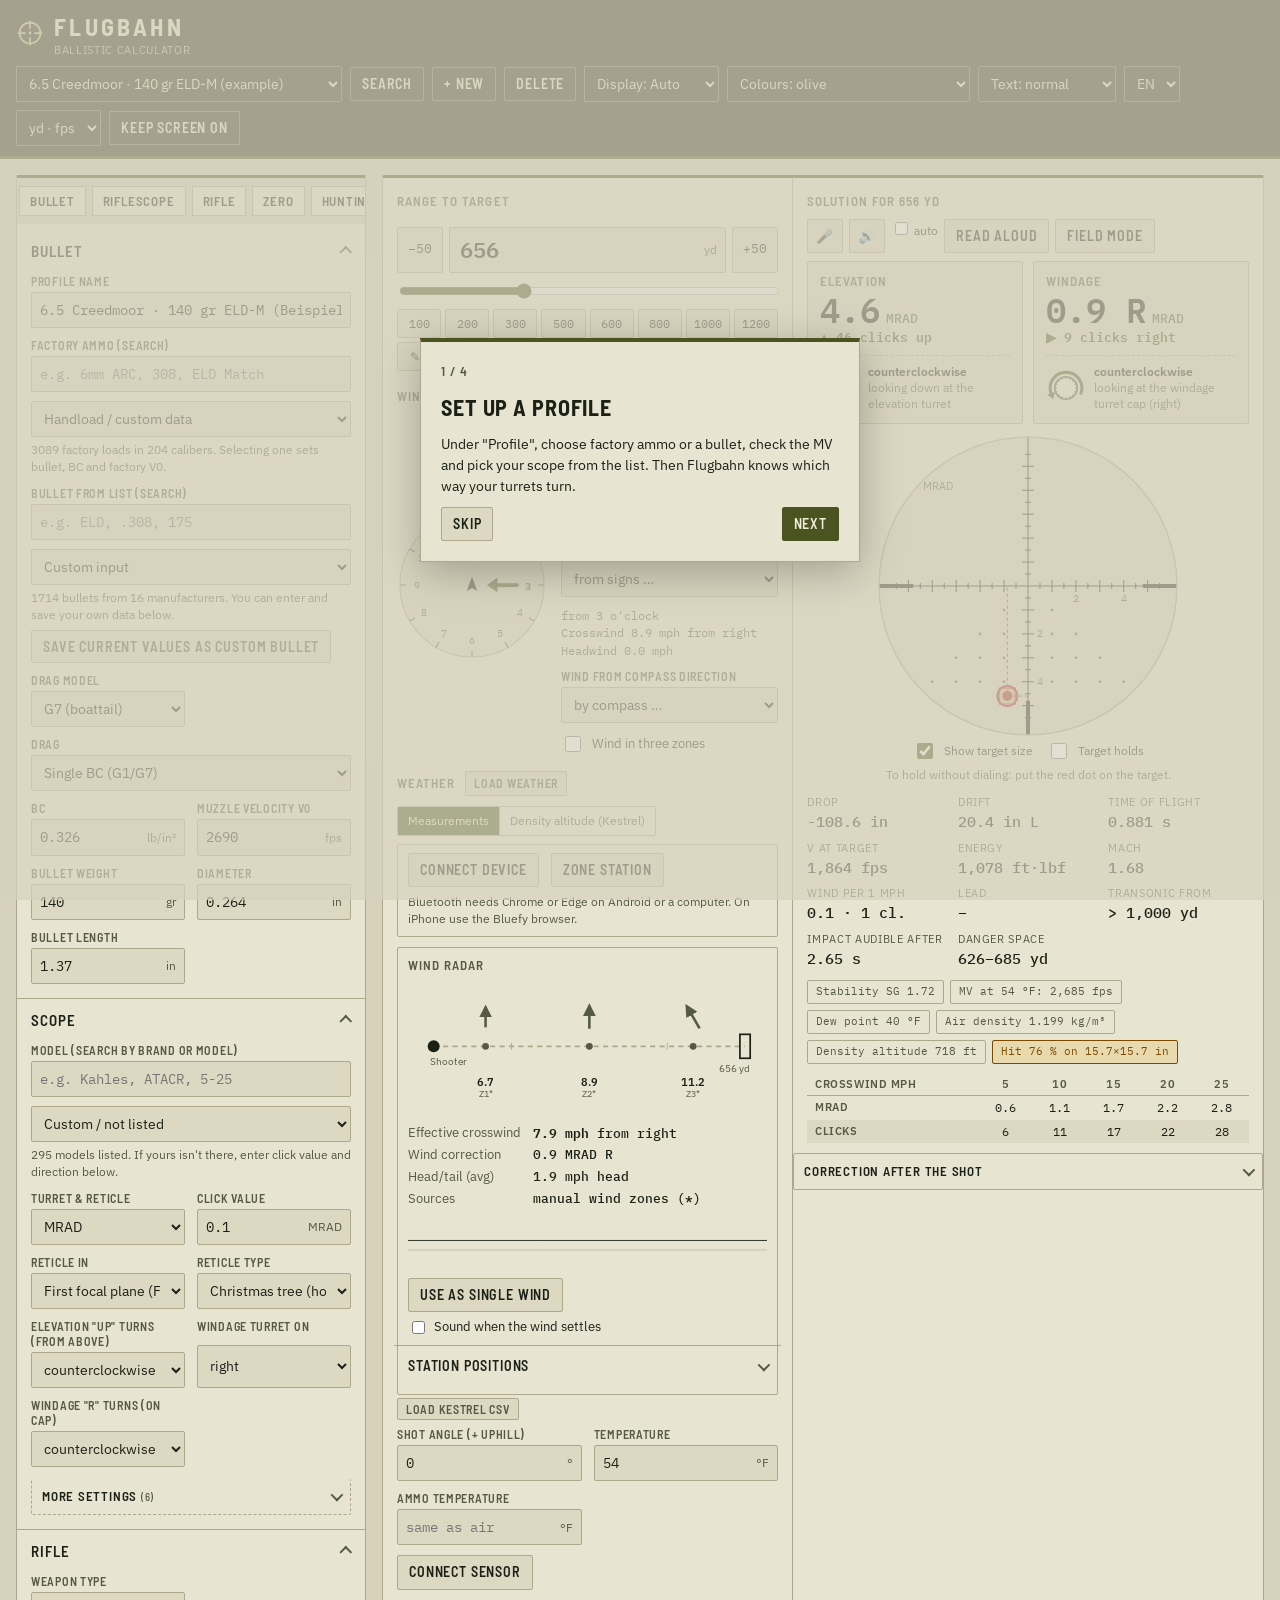
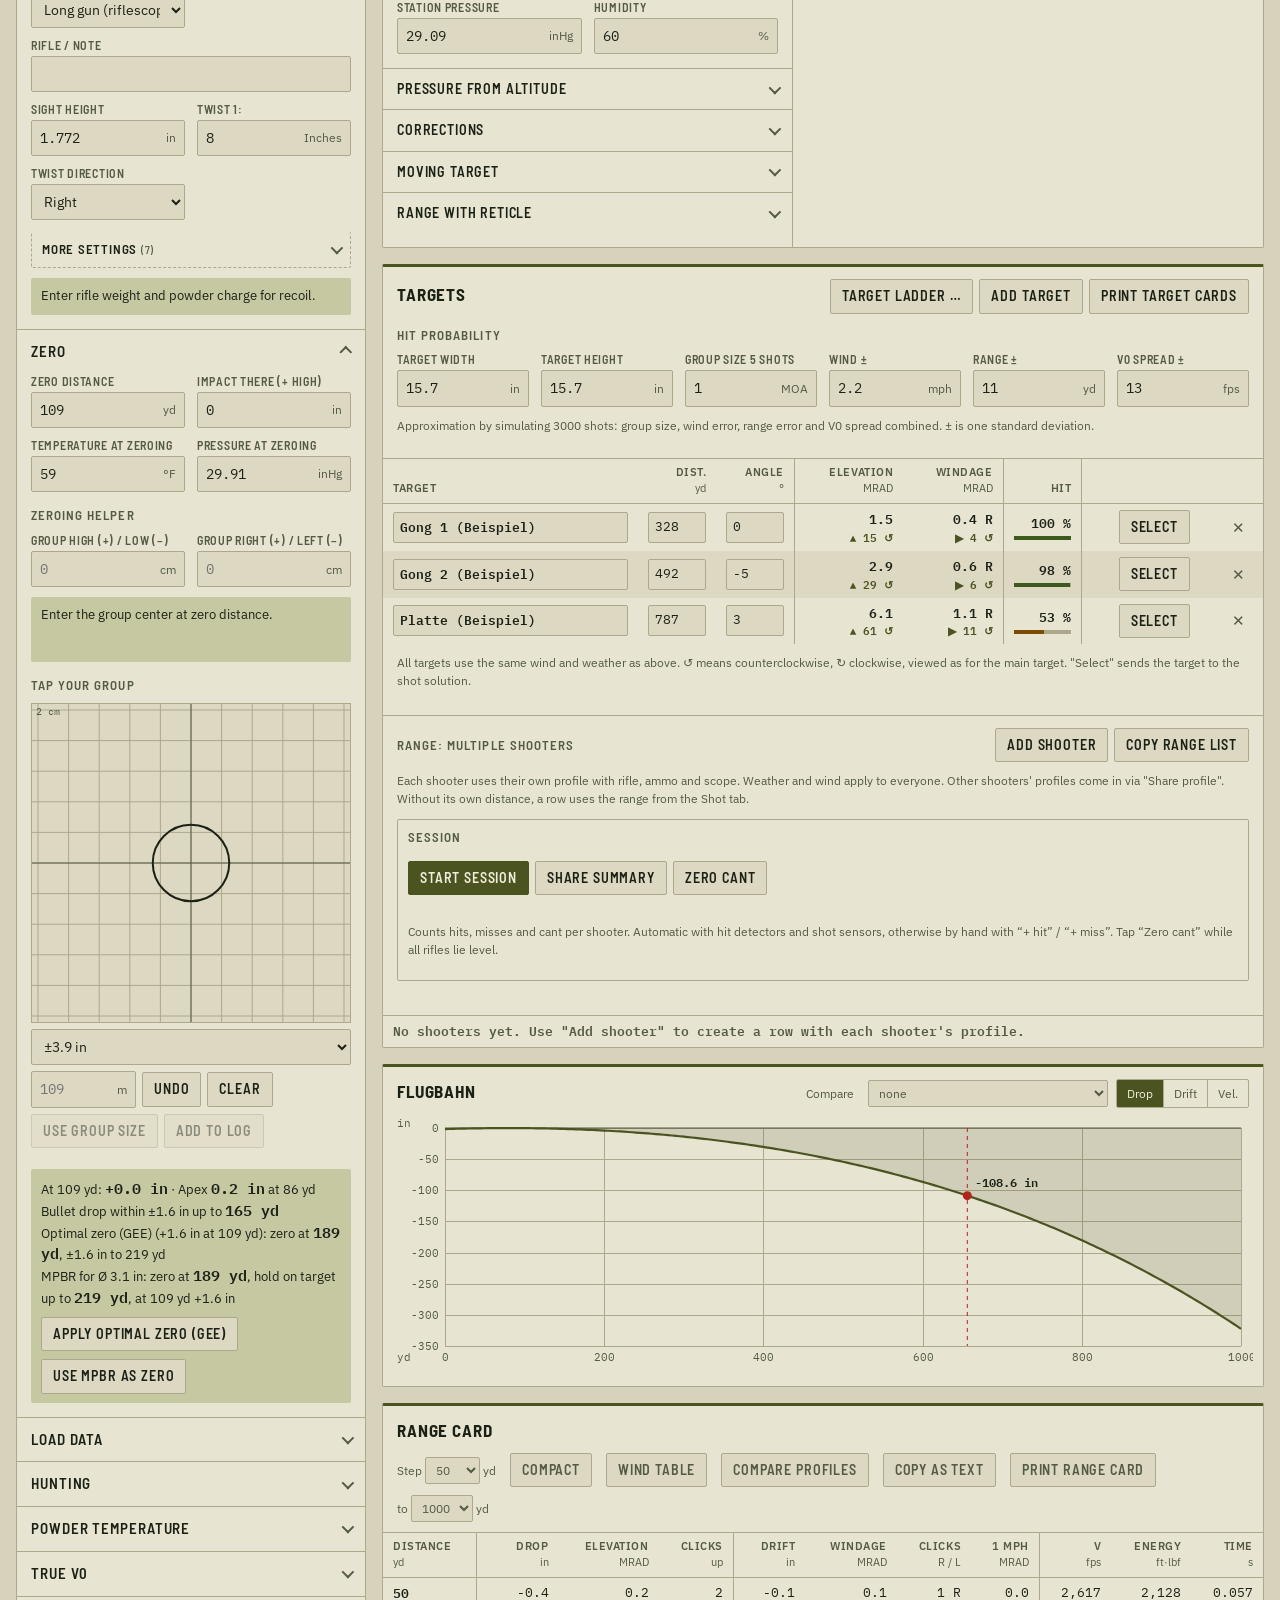
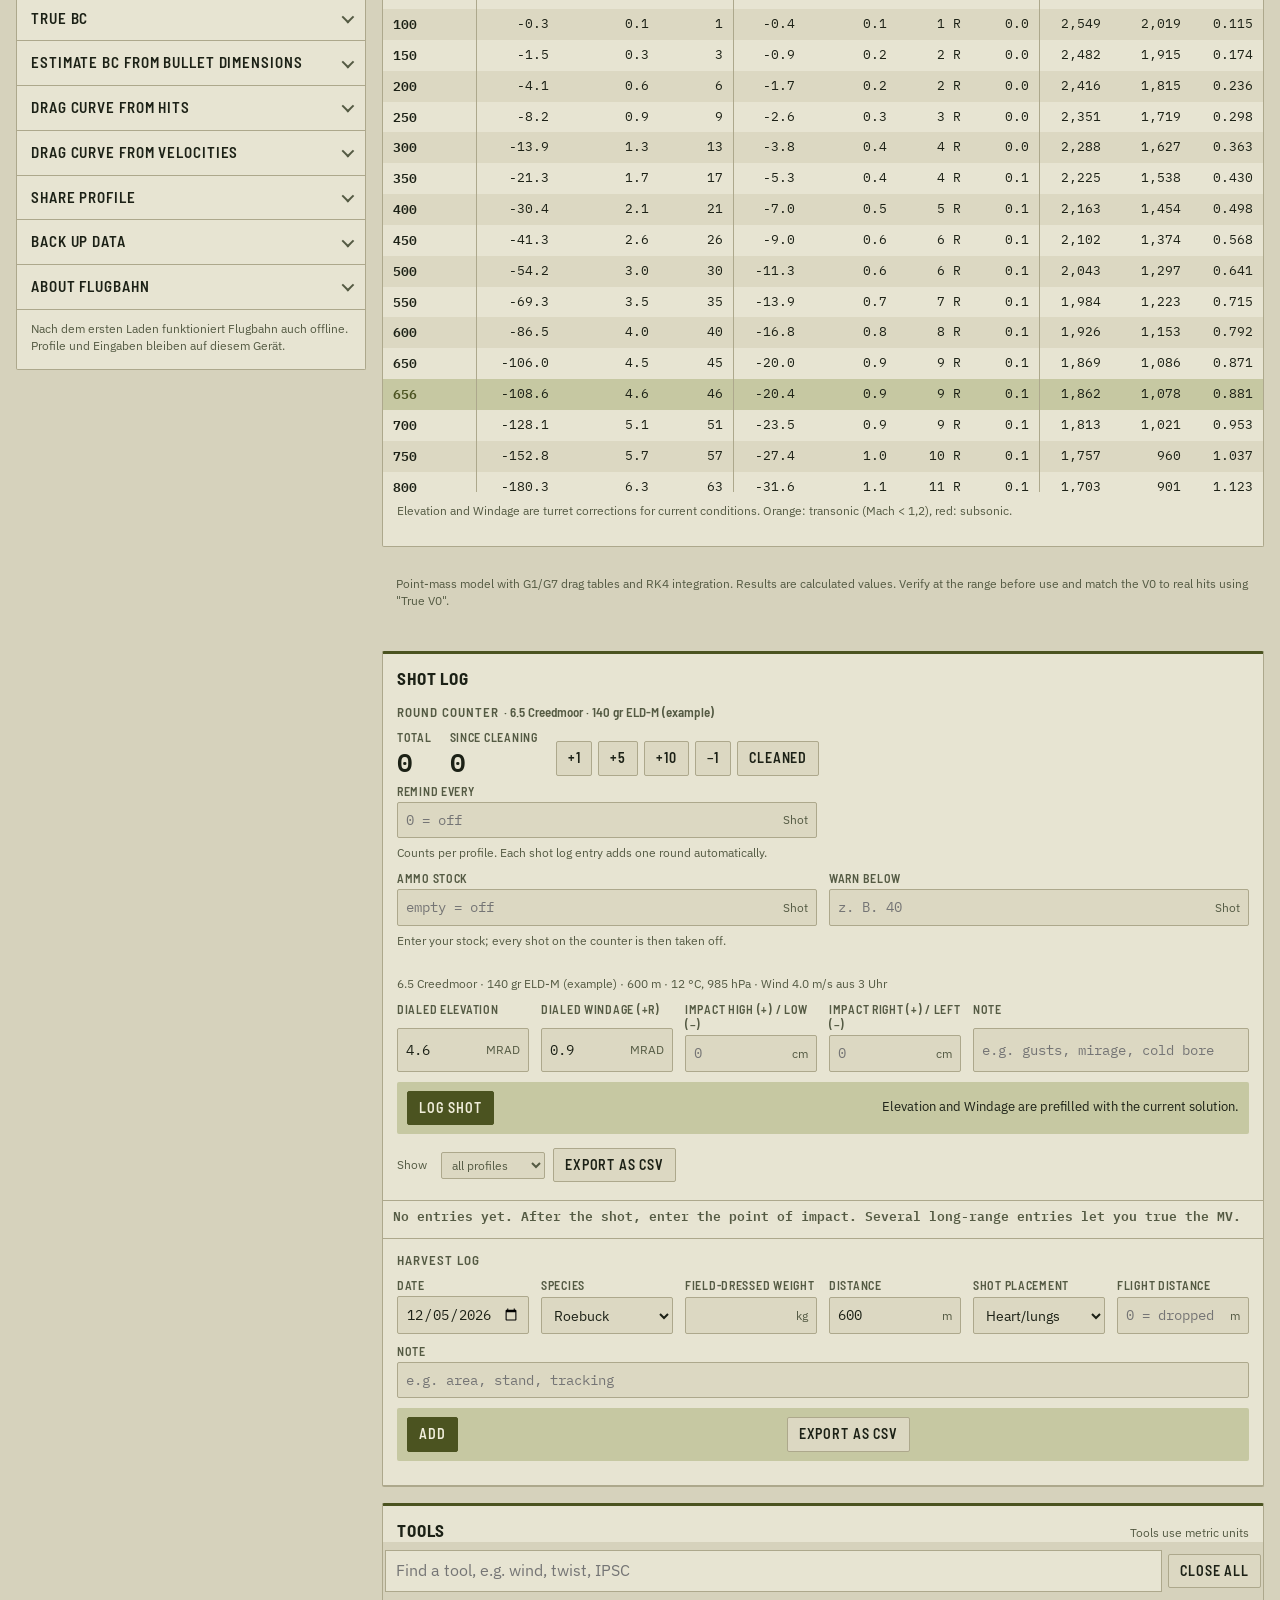
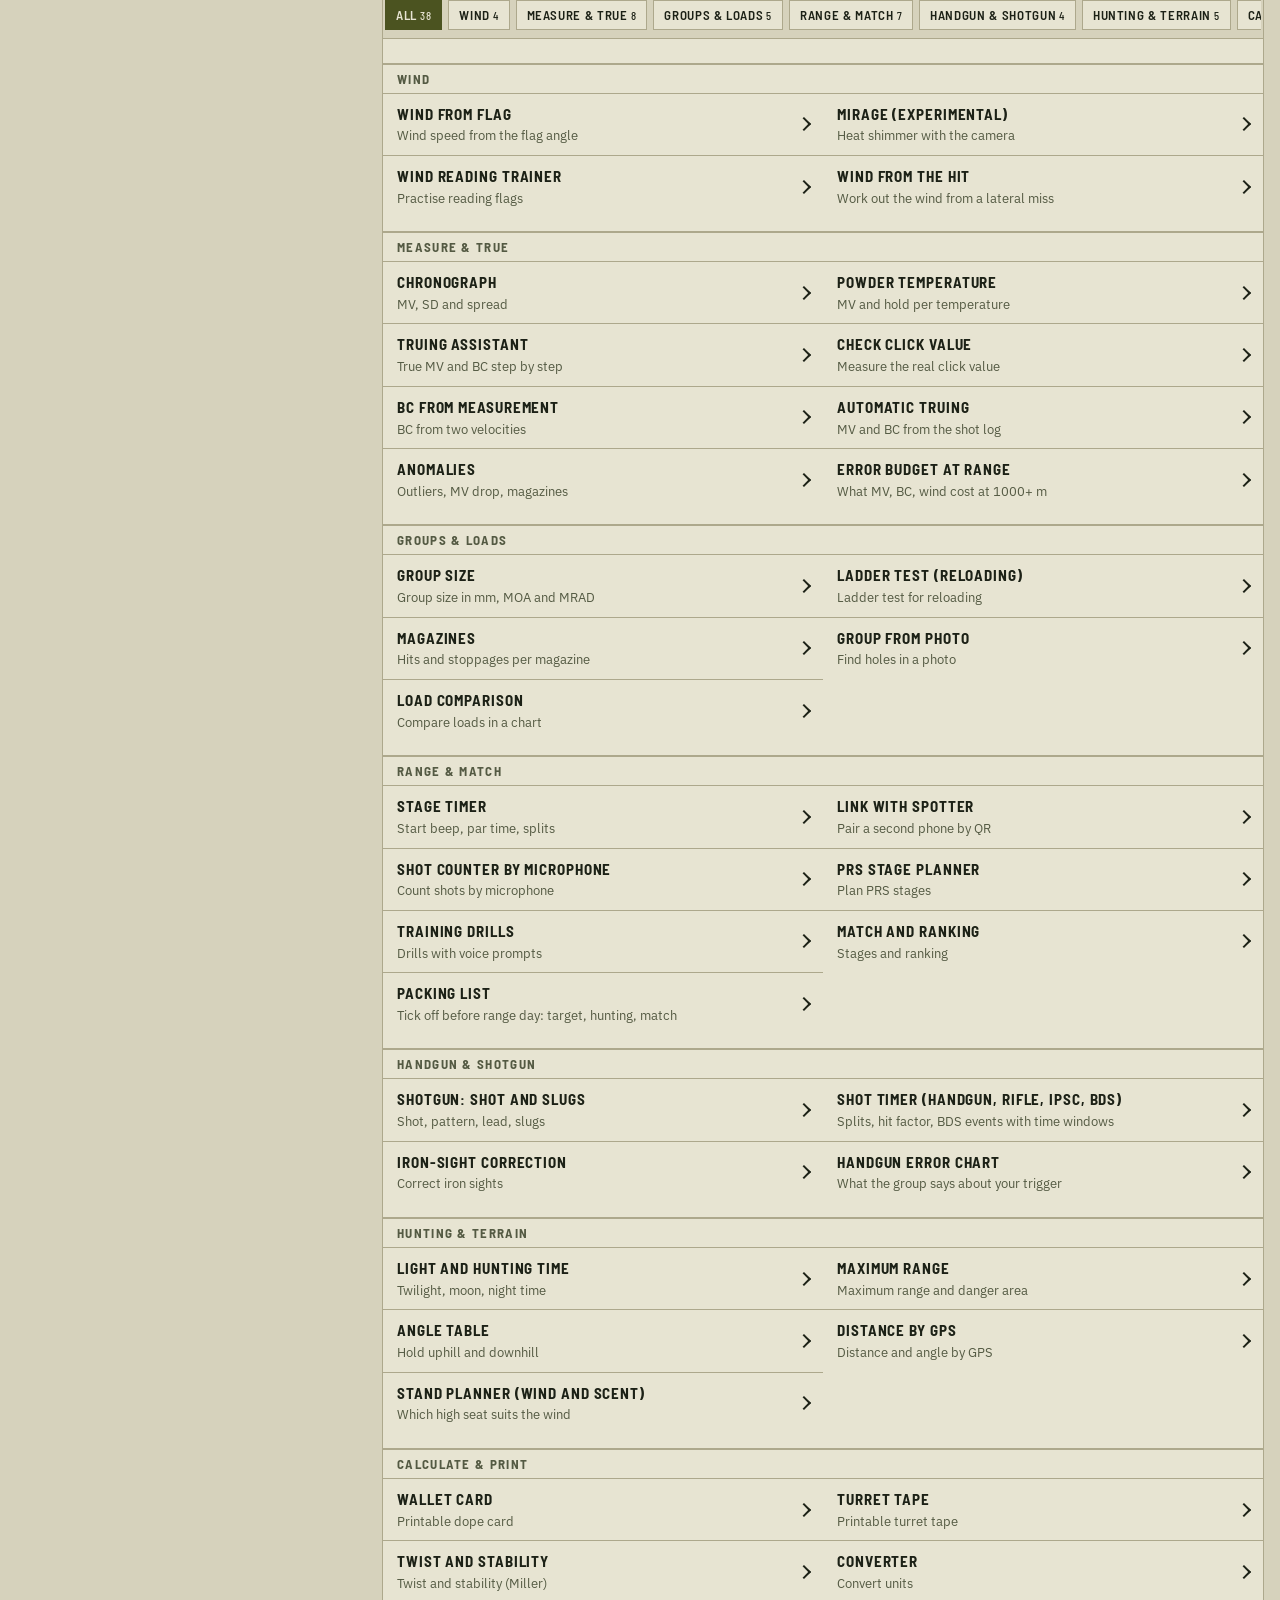
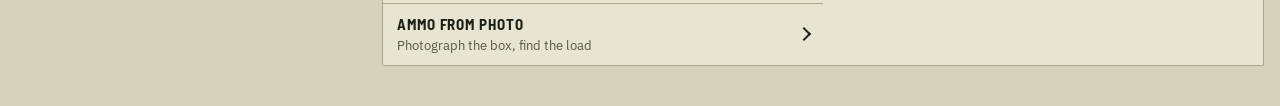
==== commit d28dfad7: "App: Neuigkeiten Co-Authored-By: Claude Opus 5.5 <noreply@anthropic.com> Claude-Session: https://cla" ====
--- a/app/index.html
+++ b/app/index.html
@@ -2257,7 +2257,7 @@
     <div style="display:flex;flex-wrap:wrap;gap:6px;margin-top:6px;align-items:center"><button class="btn" type="button" id="im-paste">Text importieren</button><span class="hint" id="ex-msg" style="margin:0"></span></div>
   </div></details>
   <details><summary>Über Flugbahn</summary><div class="dbody about">
-    <p style="margin:0 0 8px"><b>Flugbahn</b> · Version <span class="mono">2026.11 · dc6374546c</span></p>
+    <p style="margin:0 0 8px"><b>Flugbahn</b> · Version <span class="mono">2026.11 · 6c128d9d9b</span></p>
     <p class="sec-t" style="margin-top:12px">Kurzanleitung <button class="btn" type="button" id="intro-again" style="margin-left:6px;padding:2px 8px;font-size:12px">Einführung zeigen</button><button class="btn" type="button" id="news-again" style="margin-left:6px;padding:2px 8px;font-size:12px">Neuigkeiten anzeigen</button></p>
     <ol>
       <li>Unter <b>Profil</b> Fabrikmunition oder Geschoss wählen, V0 eintragen, Zielfernrohr und Einschuss einstellen.</li>
@@ -4880,7 +4880,7 @@
   $("import-no").onclick = done;
 }
 
-const NEWS = { v: "2026-11-28t", items: ["Datensicherung enthält jetzt auch Timer-Läufe, Timer-Einstellungen, Schnellwahl-Distanzen und Stimmenwahl","Timer: nach dem Lauf Ø Split und langsamster Split (rot markiert)","Timer: „Rangliste drucken / PDF“ – Ergebnisliste zum Aushängen","Timer: „Mikro testen“ mit Pegelanzeige und Auslöseschwelle zum Einstellen der Empfindlichkeit","PRS-Stage-Uhr sagt die Restzeit mit der gewählten Aufnahme an (alle 11 Stimmen)","Fehlerbudget mit Trefferwahrscheinlichkeit: Zielgröße und Streukreis eingeben, erster Schuss und nach Korrektur","Timer-Austausch auch ohne Netz: „QR zeigen“ und „QR scannen“ (Kamera)","Feldmodus: große Direkttasten für die Ziele der Zielreihe (mit Winkel) bzw. die eigene Schnellwahl","Timer-Ergebnisse zwischen Handys austauschen: „Code senden“ per WhatsApp, „Code einfügen“ führt alle Stages zu einer Rangliste zusammen","Timer: Signal-Lautstärke wählbar (bis sehr laut), Vibration beim Start, eigene Signaltöne werden nie als Schuss gezählt","Zielkarte drucken (Ziele): alle Ziele mit Höhe, Klicks und Wind je 1/3/5 m/s – mit Standliste je Schütze eine eigene Seite","Wettkampf-Timer: Treffer zählen wie bei IPSC (A/C/D, Miss, No-Shoot, Verfahren, Minor/Major) – Punkte und Hit Factor automatisch","Behoben: Mit gespeicherter Standliste konnte die App beim Start hängen bleiben", "Wettkampf-Timer: nächster Schütze automatisch, Rangliste je Stage (Hit Factor, Prozent wie IPSC) und Gesamt, CSV-Export","IPSC-Kommandos als englische Aufnahmen: Joe, Norman (männlich), Cori (UK), Kristin (weiblich) – offline","Drei weitere Timer-Stimmen: Karlsson (männlich), Ramona und Eva (weiblich) – jetzt 4 männliche und 3 weibliche Aufnahmen","Zwei weitere Timer-Stimmen: Thorsten energisch und Thorsten freundlich","Schusstimer: deutsche Kommandos als Open-Source-Aufnahmen (Thorsten, männlich, und Kerstin, weiblich) – klingen auf jedem Handy gleich und funktionieren offline (Timer → Einstellungen → Stimme)","Wettkampf-Timer: ruhigere Kommandos (nach „Make ready“ 3–12 s oder warten, bis die Standaufsicht tippt), beste verfügbare Stimme und Stimme wählbar, IPSC immer mit englischer Stimme", "Mikrofon wird beim Schließen des Timers, nach der Serie und im Hintergrund freigegeben","Wettkampf-Timer im Vollbild: große Zeit, Startsignal zufällig 1–4 s, IPSC-Kommandos, Echo-Filter, letzten Schuss löschen, Ergebnisse mit Hit Factor speichern und teilen","Long Range bis 1300 m: Schnellwahl der Entfernung frei einstellbar (✎), Voreinstellung bis 1200 m", "Fehlerbudget auf Distanz: was V0, BC, Wind, Temperatur und Entfernung auf 1000+ m kosten (Extras → Messen & Abgleich)", "Windradar: 4–6 Funkstationen werden ohne eingetragene Lage gleichmäßig über die Bahn verteilt","Ansitz-Planer: zeigt, welcher Hochsitz zum aktuellen Wind passt (Extras → Jagd & Gelände)","Wettkampf: BDS-Vorlagen mit allen Serien und Schießzeiten (25 m Kombi, Mehrdistanz, Zeitserie u. a.)","Zielreihe, Standliste und Schussbuch am Handy als übersichtliche Karten statt breiter Tabellen","Schusstimer sagt auf Wunsch die Kommandos an: laden, „Sind Sie bereit?“, „Achtung“, „Stopp“","Trockentraining im Schusstimer: zufällige Startsignale mit Parzeit-Ton, ohne Mikrofon", "Datenschutzerklärung jetzt auch auf Englisch","Handbuch jetzt auch auf Englisch", "Datensicherung enthält jetzt auch Schusstimer-Verlauf, Bestzeiten und Packliste","Handbuch mit Suchfeld: blendet passende Stellen ein und markiert sie","Packliste für Sport, Jagd und Wettkampf zum Abhaken (Extras → Stand & Wettkampf)", "Munitionsbestand je Profil: zählt mit dem Schusszähler herunter und warnt rechtzeitig (Buch)","Rotlicht-Modus besser lesbar: Beschriftungen mit ausreichendem Kontrast, weiterhin nachtsichtschonend","Schusstimer: Ringe je Schuss eintragen, Serienergebnis mit Abzügen und Verlauf je Disziplin","Schusstimer auch für Büchse und Flinte: BDS-Präzision, Zeitserien 40/30/20 s, Symbolscheibe, Fertigkeit, Intervall 8 s / 12 s, Mehrdistanz, Fallscheiben","Schusstimer mit BDS-Disziplinen: Präzision, Intervall (3 s / 7 s), Zeitserien, Mehrdistanz mit Sollzeit, Fallscheiben, Speed – mit Regelprüfung","Schriftgröße einstellbar: Optionen → Schrift Groß oder Sehr groß", "Schusstafel: Entfernungsspalte bleibt beim seitlichen Wischen stehen","Schnelleingabe am Handy: Entfernung und Wind direkt über der Lösung (Reiter Schuss)", "Profil aufgeräumt: Feinheiten unter „Weitere Einstellungen“, mit Hinweis wenn dort etwas geändert ist","Extras übersichtlicher: 7 Gruppen, Suchfeld und zugeklappte Werkzeuge mit Kurzbeschreibung","IPSC-Scheibe und IPSC-Mini jetzt maßgenau nach BDS-Sportordnung (Appendix B2/B3) mit C-Zone und nicht wertendem Rand", "BDS-Fallscheiben korrigiert: KK 15 cm und Großkaliber 20 cm, beide auf 25 m","Neue Kurzwaffen-Scheiben: NRA B-8, B-6, B-16, B-2, BDS-Fallscheiben, IPSC-Mini, Dot Torture", "Schusstimer mit Splits, Parzeit und Hit Factor (Extras)", "Visierkorrektur für Kimme und Korn (Extras)", "Fehlerbild-Diagnose für Kurzwaffen (Extras)", "Chronograph zum Selbstbauen: Messungen per Bluetooth direkt in die V0-Auswertung", "Wind aus dem Treffer zurückrechnen (Extras)", "Trainingsprogramme mit Sprachansage (Extras)", "Ladungsvergleich als Grafik (Extras)", "Wettkampf mit Stage-Timer und Rangliste (Extras)", "Sitzung am Stand: Treffer, Fehlschüsse und Quote je Schütze, Auswertung per WhatsApp teilen (Ziele → Sitzung)", "Verkantungswarnung mit dem Schussmelder", "Kurzwaffen: Waffenart unter Profil → Waffe, Haltepunkt in cm, Beispielprofile 9 mm und .45 ACP", "Fast 400 Kurzwaffen-Ladungen (9 mm, .45 ACP, .40, 10 mm, .380, .38, .357, .44 u. a.)", "IPSC-Scheibe mit A/C/D-Wertung", "Schussmelder am Gewehr: App erkennt, wer getroffen hat, Fehlschüsse und falsches Ziel (Standliste)", "Standliste: Ziel-Nr. je Schütze für die Treffermelder", "Farbschemata für die Bundeswehr: Heer, Luftwaffe, Marine, Cyber- und Informationsraum, Unterstützungsbereich", "8 neue Farbschemata: Flecktarn, Wüste, Ranger Green, Marine, Schwarz, Jagd, Sport, Schwarz-Rot-Gold (Optionen → Farben)", "Suche findet jetzt auch Funktionen: z. B. „Scheibe“ oder „Fühler“ eintippen und hinspringen", "Sprungleiste im Reiter Profil", "18 Zielfernrohre aus dem 2. Weltkrieg mit Entfernungstrommel (Profil → Zielfernrohr, Gruppe „Historisch“)", "70 Flintenlaufgeschosse und 31 Schrotpatronen mit Herstellerangaben (Extras → Flinte)", "Über 2600 Fabrikladungen: neu u. a. Winchester und Blaser", "Flinte: Schrot, Garbe, Vorhalt, Gefahrenbereich und Flintenlaufgeschoss (Extras)", "Funkfühler für die Patronenbox: Schuss → Korrekturen → Fühler verbinden", "Neues Profil jetzt mit „+ Neu“ oben unter der Profilauswahl", "Scheibe direkt bei „Trefferbild per Foto“ wählbar", "Trefferbild per Foto: Löcher werden automatisch gefunden (Extras)", "Automatischer Abgleich von V0 und BC aus dem Schussbuch", "Sprachsteuerung 🎤: „Entfernung 650, Wind 3 aus 9 Uhr“", "Windprognose für die nächsten 10 Sekunden im Windradar", "Munition per Foto der Schachtel erkennen", "Auffälligkeiten: Ausreißer, V0-Abfall, Magazine", "Fahnen automatisch im Kamerabild erkennen, Mirage (experimentell)", "Windlese-Trainer, Schusszähler per Mikrofon, PRS-Stage-Planer", "Vereinsmodus: Zielliste per QR teilen", "Optionaler KI-Coach mit eigenem API-Schlüssel", "Windradar: Wind aller Stationen entlang der Bahn, wirksamer Seitenwind und Schussfenster (Schuss → Messgerät)", "Treffermelder für Stahlziele mit Ton und Vibration", "Korrektur ansagen lassen (🔊 an der Lösung)", "Entfernung, Winkel und Richtung per GPS (Extras)", "Leitertest fürs Wiederladen (Extras)", "Spotter koppeln per QR-Code (Extras)", "Magazin-Statistik mit Störungen (Extras)", "Fahnenwinkel mit der Kamera messen (Extras → Wind aus Fahne)", "Chronograph-Dateien von Garmin und LabRadar laden", "Laufthermometer-Modus für den Munitionsfühler", "Funkbrücke (LoRa): Wind auf der ganzen Strecke bis 1200 m", "Bis zu drei Wetterstationen füllen die Windzonen", "Windverlauf und Schussfenster mit Ton", "Windmesser-Abgleich in der App", "Messgerät per Bluetooth verbinden (Schuss → Korrekturen)", "Munitionstemperatur getrennt von der Luft (Schuss → Korrekturen)", "Taupunkt mit Beschlagwarnung", "Scheiben von BDS, DSB und ISSF mit Ringwertung und Abweichung (Profil → Einschuss)", "Militärladungen wie M193, M80, GP 11 mit Hinweisen", "Widerstandskurve aus Treffern oder Geschwindigkeiten (Profil)", "BC aus Geschossmaßen schätzen", "Absehen der Hersteller mit echten Maßen", "Über 2400 Fabrikladungen und 1700 Geschosse", "Standliste für mehrere Schützen (Reiter Ziele)", "Lauflänge speichern: Fabrik-V0 wird automatisch umgerechnet", "Imperiale Einheiten (yd, fps, Zoll) zum Umschalten", "Kleinkaliber .22 lr, .22 WMR, .17 HMR", "E100-Prüfung nach § 19 BJagdG, Mondphase, MPBR", "Turmband und Scheckkarte zum Ausdrucken", "Schalldämpfer, Kaltlauf, Klickwert-Test, Abgleich-Assistent", "Suche, Schusszähler, Ladedaten, Stage-Timer"] };
+const NEWS = { v: "2026-11-28t", items: ["Datensicherung enthält jetzt auch Timer-Läufe, Timer-Einstellungen, Schnellwahl-Distanzen und Stimmenwahl","Timer: nach dem Lauf Ø Split und langsamster Split (rot markiert)","Timer: „Rangliste drucken / PDF“ – Ergebnisliste zum Aushängen","Timer: „Mikro testen“ mit Pegelanzeige und Auslöseschwelle zum Einstellen der Empfindlichkeit","PRS-Stage-Uhr sagt die Restzeit mit der gewählten Aufnahme an (alle 11 Stimmen)","Fehlerbudget mit Trefferwahrscheinlichkeit: Zielgröße und Streukreis eingeben, erster Schuss und nach Korrektur","Timer-Austausch auch ohne Netz: „QR zeigen“ und „QR scannen“ (Kamera, komprimiert – ein Code reicht für etwa 90 Läufe)","Feldmodus: große Direkttasten für die Ziele der Zielreihe (mit Winkel) bzw. die eigene Schnellwahl","Timer-Ergebnisse zwischen Handys austauschen: „Code senden“ per WhatsApp, „Code einfügen“ führt alle Stages zu einer Rangliste zusammen","Timer: Signal-Lautstärke wählbar (bis sehr laut), Vibration beim Start, eigene Signaltöne werden nie als Schuss gezählt","Zielkarte drucken (Ziele): alle Ziele mit Höhe, Klicks und Wind je 1/3/5 m/s – mit Standliste je Schütze eine eigene Seite","Wettkampf-Timer: Treffer zählen wie bei IPSC (A/C/D, Miss, No-Shoot, Verfahren, Minor/Major) – Punkte und Hit Factor automatisch","Behoben: Mit gespeicherter Standliste konnte die App beim Start hängen bleiben", "Wettkampf-Timer: nächster Schütze automatisch, Rangliste je Stage (Hit Factor, Prozent wie IPSC) und Gesamt, CSV-Export","IPSC-Kommandos als englische Aufnahmen: Joe, Norman (männlich), Cori (UK), Kristin (weiblich) – offline","Drei weitere Timer-Stimmen: Karlsson (männlich), Ramona und Eva (weiblich) – jetzt 4 männliche und 3 weibliche Aufnahmen","Zwei weitere Timer-Stimmen: Thorsten energisch und Thorsten freundlich","Schusstimer: deutsche Kommandos als Open-Source-Aufnahmen (Thorsten, männlich, und Kerstin, weiblich) – klingen auf jedem Handy gleich und funktionieren offline (Timer → Einstellungen → Stimme)","Wettkampf-Timer: ruhigere Kommandos (nach „Make ready“ 3–12 s oder warten, bis die Standaufsicht tippt), beste verfügbare Stimme und Stimme wählbar, IPSC immer mit englischer Stimme", "Mikrofon wird beim Schließen des Timers, nach der Serie und im Hintergrund freigegeben","Wettkampf-Timer im Vollbild: große Zeit, Startsignal zufällig 1–4 s, IPSC-Kommandos, Echo-Filter, letzten Schuss löschen, Ergebnisse mit Hit Factor speichern und teilen","Long Range bis 1300 m: Schnellwahl der Entfernung frei einstellbar (✎), Voreinstellung bis 1200 m", "Fehlerbudget auf Distanz: was V0, BC, Wind, Temperatur und Entfernung auf 1000+ m kosten (Extras → Messen & Abgleich)", "Windradar: 4–6 Funkstationen werden ohne eingetragene Lage gleichmäßig über die Bahn verteilt","Ansitz-Planer: zeigt, welcher Hochsitz zum aktuellen Wind passt (Extras → Jagd & Gelände)","Wettkampf: BDS-Vorlagen mit allen Serien und Schießzeiten (25 m Kombi, Mehrdistanz, Zeitserie u. a.)","Zielreihe, Standliste und Schussbuch am Handy als übersichtliche Karten statt breiter Tabellen","Schusstimer sagt auf Wunsch die Kommandos an: laden, „Sind Sie bereit?“, „Achtung“, „Stopp“","Trockentraining im Schusstimer: zufällige Startsignale mit Parzeit-Ton, ohne Mikrofon", "Datenschutzerklärung jetzt auch auf Englisch","Handbuch jetzt auch auf Englisch", "Datensicherung enthält jetzt auch Schusstimer-Verlauf, Bestzeiten und Packliste","Handbuch mit Suchfeld: blendet passende Stellen ein und markiert sie","Packliste für Sport, Jagd und Wettkampf zum Abhaken (Extras → Stand & Wettkampf)", "Munitionsbestand je Profil: zählt mit dem Schusszähler herunter und warnt rechtzeitig (Buch)","Rotlicht-Modus besser lesbar: Beschriftungen mit ausreichendem Kontrast, weiterhin nachtsichtschonend","Schusstimer: Ringe je Schuss eintragen, Serienergebnis mit Abzügen und Verlauf je Disziplin","Schusstimer auch für Büchse und Flinte: BDS-Präzision, Zeitserien 40/30/20 s, Symbolscheibe, Fertigkeit, Intervall 8 s / 12 s, Mehrdistanz, Fallscheiben","Schusstimer mit BDS-Disziplinen: Präzision, Intervall (3 s / 7 s), Zeitserien, Mehrdistanz mit Sollzeit, Fallscheiben, Speed – mit Regelprüfung","Schriftgröße einstellbar: Optionen → Schrift Groß oder Sehr groß", "Schusstafel: Entfernungsspalte bleibt beim seitlichen Wischen stehen","Schnelleingabe am Handy: Entfernung und Wind direkt über der Lösung (Reiter Schuss)", "Profil aufgeräumt: Feinheiten unter „Weitere Einstellungen“, mit Hinweis wenn dort etwas geändert ist","Extras übersichtlicher: 7 Gruppen, Suchfeld und zugeklappte Werkzeuge mit Kurzbeschreibung","IPSC-Scheibe und IPSC-Mini jetzt maßgenau nach BDS-Sportordnung (Appendix B2/B3) mit C-Zone und nicht wertendem Rand", "BDS-Fallscheiben korrigiert: KK 15 cm und Großkaliber 20 cm, beide auf 25 m","Neue Kurzwaffen-Scheiben: NRA B-8, B-6, B-16, B-2, BDS-Fallscheiben, IPSC-Mini, Dot Torture", "Schusstimer mit Splits, Parzeit und Hit Factor (Extras)", "Visierkorrektur für Kimme und Korn (Extras)", "Fehlerbild-Diagnose für Kurzwaffen (Extras)", "Chronograph zum Selbstbauen: Messungen per Bluetooth direkt in die V0-Auswertung", "Wind aus dem Treffer zurückrechnen (Extras)", "Trainingsprogramme mit Sprachansage (Extras)", "Ladungsvergleich als Grafik (Extras)", "Wettkampf mit Stage-Timer und Rangliste (Extras)", "Sitzung am Stand: Treffer, Fehlschüsse und Quote je Schütze, Auswertung per WhatsApp teilen (Ziele → Sitzung)", "Verkantungswarnung mit dem Schussmelder", "Kurzwaffen: Waffenart unter Profil → Waffe, Haltepunkt in cm, Beispielprofile 9 mm und .45 ACP", "Fast 400 Kurzwaffen-Ladungen (9 mm, .45 ACP, .40, 10 mm, .380, .38, .357, .44 u. a.)", "IPSC-Scheibe mit A/C/D-Wertung", "Schussmelder am Gewehr: App erkennt, wer getroffen hat, Fehlschüsse und falsches Ziel (Standliste)", "Standliste: Ziel-Nr. je Schütze für die Treffermelder", "Farbschemata für die Bundeswehr: Heer, Luftwaffe, Marine, Cyber- und Informationsraum, Unterstützungsbereich", "8 neue Farbschemata: Flecktarn, Wüste, Ranger Green, Marine, Schwarz, Jagd, Sport, Schwarz-Rot-Gold (Optionen → Farben)", "Suche findet jetzt auch Funktionen: z. B. „Scheibe“ oder „Fühler“ eintippen und hinspringen", "Sprungleiste im Reiter Profil", "18 Zielfernrohre aus dem 2. Weltkrieg mit Entfernungstrommel (Profil → Zielfernrohr, Gruppe „Historisch“)", "70 Flintenlaufgeschosse und 31 Schrotpatronen mit Herstellerangaben (Extras → Flinte)", "Über 2600 Fabrikladungen: neu u. a. Winchester und Blaser", "Flinte: Schrot, Garbe, Vorhalt, Gefahrenbereich und Flintenlaufgeschoss (Extras)", "Funkfühler für die Patronenbox: Schuss → Korrekturen → Fühler verbinden", "Neues Profil jetzt mit „+ Neu“ oben unter der Profilauswahl", "Scheibe direkt bei „Trefferbild per Foto“ wählbar", "Trefferbild per Foto: Löcher werden automatisch gefunden (Extras)", "Automatischer Abgleich von V0 und BC aus dem Schussbuch", "Sprachsteuerung 🎤: „Entfernung 650, Wind 3 aus 9 Uhr“", "Windprognose für die nächsten 10 Sekunden im Windradar", "Munition per Foto der Schachtel erkennen", "Auffälligkeiten: Ausreißer, V0-Abfall, Magazine", "Fahnen automatisch im Kamerabild erkennen, Mirage (experimentell)", "Windlese-Trainer, Schusszähler per Mikrofon, PRS-Stage-Planer", "Vereinsmodus: Zielliste per QR teilen", "Optionaler KI-Coach mit eigenem API-Schlüssel", "Windradar: Wind aller Stationen entlang der Bahn, wirksamer Seitenwind und Schussfenster (Schuss → Messgerät)", "Treffermelder für Stahlziele mit Ton und Vibration", "Korrektur ansagen lassen (🔊 an der Lösung)", "Entfernung, Winkel und Richtung per GPS (Extras)", "Leitertest fürs Wiederladen (Extras)", "Spotter koppeln per QR-Code (Extras)", "Magazin-Statistik mit Störungen (Extras)", "Fahnenwinkel mit der Kamera messen (Extras → Wind aus Fahne)", "Chronograph-Dateien von Garmin und LabRadar laden", "Laufthermometer-Modus für den Munitionsfühler", "Funkbrücke (LoRa): Wind auf der ganzen Strecke bis 1200 m", "Bis zu drei Wetterstationen füllen die Windzonen", "Windverlauf und Schussfenster mit Ton", "Windmesser-Abgleich in der App", "Messgerät per Bluetooth verbinden (Schuss → Korrekturen)", "Munitionstemperatur getrennt von der Luft (Schuss → Korrekturen)", "Taupunkt mit Beschlagwarnung", "Scheiben von BDS, DSB und ISSF mit Ringwertung und Abweichung (Profil → Einschuss)", "Militärladungen wie M193, M80, GP 11 mit Hinweisen", "Widerstandskurve aus Treffern oder Geschwindigkeiten (Profil)", "BC aus Geschossmaßen schätzen", "Absehen der Hersteller mit echten Maßen", "Über 2400 Fabrikladungen und 1700 Geschosse", "Standliste für mehrere Schützen (Reiter Ziele)", "Lauflänge speichern: Fabrik-V0 wird automatisch umgerechnet", "Imperiale Einheiten (yd, fps, Zoll) zum Umschalten", "Kleinkaliber .22 lr, .22 WMR, .17 HMR", "E100-Prüfung nach § 19 BJagdG, Mondphase, MPBR", "Turmband und Scheckkarte zum Ausdrucken", "Schalldämpfer, Kaltlauf, Klickwert-Test, Abgleich-Assistent", "Suche, Schusszähler, Ladedaten, Stage-Timer"] };
 function backupReminder() {
   try {
     const own = state.log.length + state.bullets.length + state.profiles.filter(p => !/\(Beispiel\)$/.test(p.name || "")).length;
@@ -4895,7 +4895,7 @@
     $("import-no").onclick = done;
   } catch (e) {}
 }
-const NEWS_EN = {"Datensicherung enthält jetzt auch Timer-Läufe, Timer-Einstellungen, Schnellwahl-Distanzen und Stimmenwahl":"Backup now also contains timer runs, timer settings, quick distances and voice choice","Timer: nach dem Lauf Ø Split und langsamster Split (rot markiert)":"Timer: after the run average split and slowest split (marked red)","Timer: „Rangliste drucken / PDF“ – Ergebnisliste zum Aushängen":"Timer: “Print ranking / PDF” – results list to post","Timer: „Mikro testen“ mit Pegelanzeige und Auslöseschwelle zum Einstellen der Empfindlichkeit":"Timer: “Test mic” with level meter and trigger threshold to set the sensitivity","PRS-Stage-Uhr sagt die Restzeit mit der gewählten Aufnahme an (alle 11 Stimmen)":"PRS stage clock calls the remaining time with the selected recording (all 11 voices)","Fehlerbudget mit Trefferwahrscheinlichkeit: Zielgröße und Streukreis eingeben, erster Schuss und nach Korrektur":"Error budget with hit probability: enter target size and group size, first shot and after correction","Timer-Austausch auch ohne Netz: „QR zeigen“ und „QR scannen“ (Kamera)":"Timer exchange without a network: “Show QR” and “Scan QR” (camera)","Feldmodus: große Direkttasten für die Ziele der Zielreihe (mit Winkel) bzw. die eigene Schnellwahl":"Field mode: large direct buttons for the targets of the ladder (with angle) or your quick distances","Timer-Ergebnisse zwischen Handys austauschen: „Code senden“ per WhatsApp, „Code einfügen“ führt alle Stages zu einer Rangliste zusammen":"Exchange timer results between phones: “Send code” via WhatsApp, “Paste code” merges all stages into one ranking","Timer: Signal-Lautstärke wählbar (bis sehr laut), Vibration beim Start, eigene Signaltöne werden nie als Schuss gezählt":"Timer: selectable signal volume (up to very loud), vibration on start, the app’s own beeps are never counted as shots","Zielkarte drucken (Ziele): alle Ziele mit Höhe, Klicks und Wind je 1/3/5 m/s – mit Standliste je Schütze eine eigene Seite":"Print target card (Targets): all targets with elevation, clicks and wind per 1/3/5 m/s on one sheet – for matches without a phone","Wettkampf-Timer: Treffer zählen wie bei IPSC (A/C/D, Miss, No-Shoot, Verfahren, Minor/Major) – Punkte und Hit Factor automatisch":"Match timer: count hits like IPSC (A/C/D, miss, no-shoot, procedural, minor/major) – points and hit factor automatically","Behoben: Mit gespeicherter Standliste konnte die App beim Start hängen bleiben":"Fixed: with a saved range list the app could hang on start","Wettkampf-Timer: nächster Schütze automatisch, Rangliste je Stage (Hit Factor, Prozent wie IPSC) und Gesamt, CSV-Export":"Match timer: next shooter automatically, ranking per stage (hit factor, percent like IPSC) and overall, CSV export","IPSC-Kommandos als englische Aufnahmen: Joe, Norman (männlich), Cori (UK), Kristin (weiblich) – offline":"IPSC commands as English recordings: Joe, Norman (male), Cori (UK), Kristin (female) – offline","Drei weitere Timer-Stimmen: Karlsson (männlich), Ramona und Eva (weiblich) – jetzt 4 männliche und 3 weibliche Aufnahmen":"Three more timer voices: Karlsson (male), Ramona and Eva (female) – now 4 male and 3 female recordings","Zwei weitere Timer-Stimmen: Thorsten energisch und Thorsten freundlich":"Two more timer voices: Thorsten energetic and Thorsten friendly","Schusstimer: deutsche Kommandos als Open-Source-Aufnahmen (Thorsten, männlich, und Kerstin, weiblich) – klingen auf jedem Handy gleich und funktionieren offline (Timer → Einstellungen → Stimme)":"Shot timer: German commands as open-source recordings (Thorsten, male, and Kerstin, female) – same quality on every phone and offline (Timer → Settings → Voice)","Wettkampf-Timer: ruhigere Kommandos (nach „Make ready“ 3–12 s oder warten, bis die Standaufsicht tippt), beste verfügbare Stimme und Stimme wählbar, IPSC immer mit englischer Stimme":"Match timer: calmer commands (3–12 s after “Make ready” or wait for the range officer’s tap), best available voice and selectable voice, IPSC always with an English voice","Mikrofon wird beim Schließen des Timers, nach der Serie und im Hintergrund freigegeben":"The microphone is released when the timer closes, after the series and in the background","Wettkampf-Timer im Vollbild: große Zeit, Startsignal zufällig 1–4 s, IPSC-Kommandos, Echo-Filter, letzten Schuss löschen, Ergebnisse mit Hit Factor speichern und teilen":"Full-screen match timer: big time, random 1–4 s start signal, IPSC commands, echo filter, delete last shot, save and share results with hit factor","Long Range bis 1300 m: Schnellwahl der Entfernung frei einstellbar (✎), Voreinstellung bis 1200 m":"Long range to 1300 m: quick distance buttons are now editable (✎), default up to 1200 m","Fehlerbudget auf Distanz: was V0, BC, Wind, Temperatur und Entfernung auf 1000+ m kosten (Extras → Messen & Abgleich)":"Error budget at range: what MV, BC, wind, temperature and range cost at 1000+ m (Extras → Measure & true)","Windradar: 4–6 Funkstationen werden ohne eingetragene Lage gleichmäßig über die Bahn verteilt":"Wind radar: 4–6 radio stations are spread evenly along the range when no position is entered","Ansitz-Planer: zeigt, welcher Hochsitz zum aktuellen Wind passt (Extras → Jagd & Gelände)":"Stand planner: shows which high seat suits the current wind (Extras → Hunting & terrain)","Wettkampf: BDS-Vorlagen mit allen Serien und Schießzeiten (25 m Kombi, Mehrdistanz, Zeitserie u. a.)":"Match: BDS templates with all series and firing times (25 m combined, multi-distance, timed series and more)","Zielreihe, Standliste und Schussbuch am Handy als übersichtliche Karten statt breiter Tabellen":"Target ladder, range list and shot log shown as clear cards on phones instead of wide tables","Schusstimer sagt auf Wunsch die Kommandos an: laden, „Sind Sie bereit?“, „Achtung“, „Stopp“":"Shot timer can announce the range commands: load, “Are you ready?”, “Attention”, “Stop”","Trockentraining im Schusstimer: zufällige Startsignale mit Parzeit-Ton, ohne Mikrofon":"Dry fire in the shot timer: random start signals with a par tone, no microphone needed","Datenschutzerklärung jetzt auch auf Englisch":"Privacy policy now also in English","Handbuch jetzt auch auf Englisch":"The manual is now available in English","Datensicherung enthält jetzt auch Schusstimer-Verlauf, Bestzeiten und Packliste":"Backups now include shot timer history, best times and the packing list","Handbuch mit Suchfeld: blendet passende Stellen ein und markiert sie":"Manual with a search box: shows and highlights matching passages","Packliste für Sport, Jagd und Wettkampf zum Abhaken (Extras → Stand & Wettkampf)":"Packing list for target shooting, hunting and matches (Extras → Range & match)","Munitionsbestand je Profil: zählt mit dem Schusszähler herunter und warnt rechtzeitig (Buch)":"Ammo stock per profile: counts down with the round counter and warns in time (Log)","Rotlicht-Modus besser lesbar: Beschriftungen mit ausreichendem Kontrast, weiterhin nachtsichtschonend":"Red-light mode easier to read: labels with sufficient contrast, still easy on night vision","Schusstimer: Ringe je Schuss eintragen, Serienergebnis mit Abzügen und Verlauf je Disziplin":"Shot timer: enter rings per shot, series score with deductions and history per event","Schusstimer auch für Büchse und Flinte: BDS-Präzision, Zeitserien 40/30/20 s, Symbolscheibe, Fertigkeit, Intervall 8 s / 12 s, Mehrdistanz, Fallscheiben":"Shot timer for rifle and shotgun too: BDS precision, timed series 40/30/20 s, symbol target, skill, interval 8 s / 12 s, multi-distance, falling plates","Schusstimer mit BDS-Disziplinen: Präzision, Intervall (3 s / 7 s), Zeitserien, Mehrdistanz mit Sollzeit, Fallscheiben, Speed – mit Regelprüfung":"Shot timer with BDS events: precision, interval (3 s on / 7 s off), timed series, multi-distance with target time, falling plates, speed – with rule checks","Schriftgröße einstellbar: Optionen → Schrift Groß oder Sehr groß":"Adjustable text size: Options → Text large or extra large","Schusstafel: Entfernungsspalte bleibt beim seitlichen Wischen stehen":"Dope table: the distance column stays put when swiping sideways","Schnelleingabe am Handy: Entfernung und Wind direkt über der Lösung (Reiter Schuss)":"Quick input on phones: distance and wind right above the solution (Shot tab)","Profil aufgeräumt: Feinheiten unter „Weitere Einstellungen“, mit Hinweis wenn dort etwas geändert ist":"Tidier profile: fine-tuning under “More settings”, flagged when something there is changed","Extras übersichtlicher: 7 Gruppen, Suchfeld und zugeklappte Werkzeuge mit Kurzbeschreibung":"Clearer Extras: 7 groups, a search box and collapsed tools with a short description","IPSC-Scheibe und IPSC-Mini jetzt maßgenau nach BDS-Sportordnung (Appendix B2/B3) mit C-Zone und nicht wertendem Rand":"IPSC Target and IPSC Mini now true to the BDS rulebook drawings (Appendix B2/B3), incl. C zone and non-scoring border","BDS-Fallscheiben korrigiert: KK 15 cm und Großkaliber 20 cm, beide auf 25 m":"BDS falling plates corrected: the rimfire plate is shot at the same distance as the centrefire plate","Neue Kurzwaffen-Scheiben: NRA B-8, B-6, B-16, B-2, BDS-Fallscheiben, IPSC-Mini, Dot Torture":"New handgun targets: NRA B-8, B-6, B-16, B-2, BDS falling plates, IPSC Mini, Dot Torture","Schusstimer mit Splits, Parzeit und Hit Factor (Extras)":"Shot timer with splits, par time and hit factor (Extras)","Visierkorrektur für Kimme und Korn (Extras)":"Iron-sight correction (Extras)","Fehlerbild-Diagnose für Kurzwaffen (Extras)":"Handgun error-chart diagnosis (Extras)","Chronograph zum Selbstbauen: Messungen per Bluetooth direkt in die V0-Auswertung":"DIY chronograph: readings go straight into the MV analysis via Bluetooth","Wind aus dem Treffer zurückrechnen (Extras)":"Work out the wind from the hit (Extras)","Trainingsprogramme mit Sprachansage (Extras)":"Training drills with voice prompts (Extras)","Ladungsvergleich als Grafik (Extras)":"Load comparison chart (Extras)","Wettkampf mit Stage-Timer und Rangliste (Extras)":"Match with stage timer and ranking (Extras)","Sitzung am Stand: Treffer, Fehlschüsse und Quote je Schütze, Auswertung per WhatsApp teilen (Ziele → Sitzung)":"Range session: hits, misses and hit rate per shooter, share the summary via WhatsApp (Targets → Session)","Verkantungswarnung mit dem Schussmelder":"Cant warning with the shot sensor","Kurzwaffen: Waffenart unter Profil → Waffe, Haltepunkt in cm, Beispielprofile 9 mm und .45 ACP":"Handguns: weapon type under Profile → Rifle, hold in cm, sample profiles 9 mm and .45 ACP","Fast 400 Kurzwaffen-Ladungen (9 mm, .45 ACP, .40, 10 mm, .380, .38, .357, .44 u. a.)":"Almost 400 handgun loads (9mm, .45 ACP, .40, 10mm Auto, .380, .38, .357, .44 and more)","IPSC-Scheibe mit A/C/D-Wertung":"IPSC target with A/C/D scoring","Schussmelder am Gewehr: App erkennt, wer getroffen hat, Fehlschüsse und falsches Ziel (Standliste)":"Shot sensor on the rifle: the app knows who hit, misses and wrong targets (range list)","Standliste: Ziel-Nr. je Schütze für die Treffermelder":"Range list: target number per shooter for the hit detectors","Farbschemata für die Bundeswehr: Heer, Luftwaffe, Marine, Cyber- und Informationsraum, Unterstützungsbereich":"Bundeswehr colour schemes: Army, Air Force, Navy, Cyber and Information Domain, Support area","8 neue Farbschemata: Flecktarn, Wüste, Ranger Green, Marine, Schwarz, Jagd, Sport, Schwarz-Rot-Gold (Optionen → Farben)":"8 new colour schemes: Flecktarn, desert, ranger green, navy, black, hunting, sport, black-red-gold (Options → Colours)","Suche findet jetzt auch Funktionen: z. B. „Scheibe“ oder „Fühler“ eintippen und hinspringen": "Search now finds functions too: type e.g. “target” or “sensor” and jump there", "Sprungleiste im Reiter Profil": "Section bar on the Profile tab", "18 Zielfernrohre aus dem 2. Weltkrieg mit Entfernungstrommel (Profil → Zielfernrohr, Gruppe „Historisch“)": "18 WWII riflescopes with range drum (Profile → Riflescope, group “Historisch (2. Weltkrieg)”)", "70 Flintenlaufgeschosse und 31 Schrotpatronen mit Herstellerangaben (Extras → Flinte)": "70 slugs and 31 shotshells with maker data (Extras → Shotgun)", "Über 2600 Fabrikladungen: neu u. a. Winchester und Blaser": "2,600+ factory loads: new incl. Winchester and Blaser", "Flinte: Schrot, Garbe, Vorhalt, Gefahrenbereich und Flintenlaufgeschoss (Extras)": "Shotgun: shot, pattern, lead, danger zone and slugs (Extras)", "Funkfühler für die Patronenbox: Schuss → Korrekturen → Fühler verbinden": "Wireless ammo-box sensor: Shot → Corrections → Connect sensor", "Neues Profil jetzt mit „+ Neu“ oben unter der Profilauswahl": "New profile now via “+ New” below the profile picker", "Scheibe direkt bei „Trefferbild per Foto“ wählbar": "Target face selectable right in “Group from photo”", "Trefferbild per Foto: Löcher werden automatisch gefunden (Extras)": "Group from photo: holes are found automatically (Extras)", "Automatischer Abgleich von V0 und BC aus dem Schussbuch": "Automatic MV and BC truing from the shot log", "Sprachsteuerung 🎤: „Entfernung 650, Wind 3 aus 9 Uhr“": "Voice control 🎤: “distance 650, wind 3 from 9 o'clock”"};
+const NEWS_EN = {"Datensicherung enthält jetzt auch Timer-Läufe, Timer-Einstellungen, Schnellwahl-Distanzen und Stimmenwahl":"Backup now also contains timer runs, timer settings, quick distances and voice choice","Timer: nach dem Lauf Ø Split und langsamster Split (rot markiert)":"Timer: after the run average split and slowest split (marked red)","Timer: „Rangliste drucken / PDF“ – Ergebnisliste zum Aushängen":"Timer: “Print ranking / PDF” – results list to post","Timer: „Mikro testen“ mit Pegelanzeige und Auslöseschwelle zum Einstellen der Empfindlichkeit":"Timer: “Test mic” with level meter and trigger threshold to set the sensitivity","PRS-Stage-Uhr sagt die Restzeit mit der gewählten Aufnahme an (alle 11 Stimmen)":"PRS stage clock calls the remaining time with the selected recording (all 11 voices)","Fehlerbudget mit Trefferwahrscheinlichkeit: Zielgröße und Streukreis eingeben, erster Schuss und nach Korrektur":"Error budget with hit probability: enter target size and group size, first shot and after correction","Timer-Austausch auch ohne Netz: „QR zeigen“ und „QR scannen“ (Kamera, komprimiert – ein Code reicht für etwa 90 Läufe)":"Timer exchange without a network: “Show QR” and “Scan QR” (camera, compressed – one code holds about 90 runs)","Feldmodus: große Direkttasten für die Ziele der Zielreihe (mit Winkel) bzw. die eigene Schnellwahl":"Field mode: large direct buttons for the targets of the ladder (with angle) or your quick distances","Timer-Ergebnisse zwischen Handys austauschen: „Code senden“ per WhatsApp, „Code einfügen“ führt alle Stages zu einer Rangliste zusammen":"Exchange timer results between phones: “Send code” via WhatsApp, “Paste code” merges all stages into one ranking","Timer: Signal-Lautstärke wählbar (bis sehr laut), Vibration beim Start, eigene Signaltöne werden nie als Schuss gezählt":"Timer: selectable signal volume (up to very loud), vibration on start, the app’s own beeps are never counted as shots","Zielkarte drucken (Ziele): alle Ziele mit Höhe, Klicks und Wind je 1/3/5 m/s – mit Standliste je Schütze eine eigene Seite":"Print target card (Targets): all targets with elevation, clicks and wind per 1/3/5 m/s on one sheet – for matches without a phone","Wettkampf-Timer: Treffer zählen wie bei IPSC (A/C/D, Miss, No-Shoot, Verfahren, Minor/Major) – Punkte und Hit Factor automatisch":"Match timer: count hits like IPSC (A/C/D, miss, no-shoot, procedural, minor/major) – points and hit factor automatically","Behoben: Mit gespeicherter Standliste konnte die App beim Start hängen bleiben":"Fixed: with a saved range list the app could hang on start","Wettkampf-Timer: nächster Schütze automatisch, Rangliste je Stage (Hit Factor, Prozent wie IPSC) und Gesamt, CSV-Export":"Match timer: next shooter automatically, ranking per stage (hit factor, percent like IPSC) and overall, CSV export","IPSC-Kommandos als englische Aufnahmen: Joe, Norman (männlich), Cori (UK), Kristin (weiblich) – offline":"IPSC commands as English recordings: Joe, Norman (male), Cori (UK), Kristin (female) – offline","Drei weitere Timer-Stimmen: Karlsson (männlich), Ramona und Eva (weiblich) – jetzt 4 männliche und 3 weibliche Aufnahmen":"Three more timer voices: Karlsson (male), Ramona and Eva (female) – now 4 male and 3 female recordings","Zwei weitere Timer-Stimmen: Thorsten energisch und Thorsten freundlich":"Two more timer voices: Thorsten energetic and Thorsten friendly","Schusstimer: deutsche Kommandos als Open-Source-Aufnahmen (Thorsten, männlich, und Kerstin, weiblich) – klingen auf jedem Handy gleich und funktionieren offline (Timer → Einstellungen → Stimme)":"Shot timer: German commands as open-source recordings (Thorsten, male, and Kerstin, female) – same quality on every phone and offline (Timer → Settings → Voice)","Wettkampf-Timer: ruhigere Kommandos (nach „Make ready“ 3–12 s oder warten, bis die Standaufsicht tippt), beste verfügbare Stimme und Stimme wählbar, IPSC immer mit englischer Stimme":"Match timer: calmer commands (3–12 s after “Make ready” or wait for the range officer’s tap), best available voice and selectable voice, IPSC always with an English voice","Mikrofon wird beim Schließen des Timers, nach der Serie und im Hintergrund freigegeben":"The microphone is released when the timer closes, after the series and in the background","Wettkampf-Timer im Vollbild: große Zeit, Startsignal zufällig 1–4 s, IPSC-Kommandos, Echo-Filter, letzten Schuss löschen, Ergebnisse mit Hit Factor speichern und teilen":"Full-screen match timer: big time, random 1–4 s start signal, IPSC commands, echo filter, delete last shot, save and share results with hit factor","Long Range bis 1300 m: Schnellwahl der Entfernung frei einstellbar (✎), Voreinstellung bis 1200 m":"Long range to 1300 m: quick distance buttons are now editable (✎), default up to 1200 m","Fehlerbudget auf Distanz: was V0, BC, Wind, Temperatur und Entfernung auf 1000+ m kosten (Extras → Messen & Abgleich)":"Error budget at range: what MV, BC, wind, temperature and range cost at 1000+ m (Extras → Measure & true)","Windradar: 4–6 Funkstationen werden ohne eingetragene Lage gleichmäßig über die Bahn verteilt":"Wind radar: 4–6 radio stations are spread evenly along the range when no position is entered","Ansitz-Planer: zeigt, welcher Hochsitz zum aktuellen Wind passt (Extras → Jagd & Gelände)":"Stand planner: shows which high seat suits the current wind (Extras → Hunting & terrain)","Wettkampf: BDS-Vorlagen mit allen Serien und Schießzeiten (25 m Kombi, Mehrdistanz, Zeitserie u. a.)":"Match: BDS templates with all series and firing times (25 m combined, multi-distance, timed series and more)","Zielreihe, Standliste und Schussbuch am Handy als übersichtliche Karten statt breiter Tabellen":"Target ladder, range list and shot log shown as clear cards on phones instead of wide tables","Schusstimer sagt auf Wunsch die Kommandos an: laden, „Sind Sie bereit?“, „Achtung“, „Stopp“":"Shot timer can announce the range commands: load, “Are you ready?”, “Attention”, “Stop”","Trockentraining im Schusstimer: zufällige Startsignale mit Parzeit-Ton, ohne Mikrofon":"Dry fire in the shot timer: random start signals with a par tone, no microphone needed","Datenschutzerklärung jetzt auch auf Englisch":"Privacy policy now also in English","Handbuch jetzt auch auf Englisch":"The manual is now available in English","Datensicherung enthält jetzt auch Schusstimer-Verlauf, Bestzeiten und Packliste":"Backups now include shot timer history, best times and the packing list","Handbuch mit Suchfeld: blendet passende Stellen ein und markiert sie":"Manual with a search box: shows and highlights matching passages","Packliste für Sport, Jagd und Wettkampf zum Abhaken (Extras → Stand & Wettkampf)":"Packing list for target shooting, hunting and matches (Extras → Range & match)","Munitionsbestand je Profil: zählt mit dem Schusszähler herunter und warnt rechtzeitig (Buch)":"Ammo stock per profile: counts down with the round counter and warns in time (Log)","Rotlicht-Modus besser lesbar: Beschriftungen mit ausreichendem Kontrast, weiterhin nachtsichtschonend":"Red-light mode easier to read: labels with sufficient contrast, still easy on night vision","Schusstimer: Ringe je Schuss eintragen, Serienergebnis mit Abzügen und Verlauf je Disziplin":"Shot timer: enter rings per shot, series score with deductions and history per event","Schusstimer auch für Büchse und Flinte: BDS-Präzision, Zeitserien 40/30/20 s, Symbolscheibe, Fertigkeit, Intervall 8 s / 12 s, Mehrdistanz, Fallscheiben":"Shot timer for rifle and shotgun too: BDS precision, timed series 40/30/20 s, symbol target, skill, interval 8 s / 12 s, multi-distance, falling plates","Schusstimer mit BDS-Disziplinen: Präzision, Intervall (3 s / 7 s), Zeitserien, Mehrdistanz mit Sollzeit, Fallscheiben, Speed – mit Regelprüfung":"Shot timer with BDS events: precision, interval (3 s on / 7 s off), timed series, multi-distance with target time, falling plates, speed – with rule checks","Schriftgröße einstellbar: Optionen → Schrift Groß oder Sehr groß":"Adjustable text size: Options → Text large or extra large","Schusstafel: Entfernungsspalte bleibt beim seitlichen Wischen stehen":"Dope table: the distance column stays put when swiping sideways","Schnelleingabe am Handy: Entfernung und Wind direkt über der Lösung (Reiter Schuss)":"Quick input on phones: distance and wind right above the solution (Shot tab)","Profil aufgeräumt: Feinheiten unter „Weitere Einstellungen“, mit Hinweis wenn dort etwas geändert ist":"Tidier profile: fine-tuning under “More settings”, flagged when something there is changed","Extras übersichtlicher: 7 Gruppen, Suchfeld und zugeklappte Werkzeuge mit Kurzbeschreibung":"Clearer Extras: 7 groups, a search box and collapsed tools with a short description","IPSC-Scheibe und IPSC-Mini jetzt maßgenau nach BDS-Sportordnung (Appendix B2/B3) mit C-Zone und nicht wertendem Rand":"IPSC Target and IPSC Mini now true to the BDS rulebook drawings (Appendix B2/B3), incl. C zone and non-scoring border","BDS-Fallscheiben korrigiert: KK 15 cm und Großkaliber 20 cm, beide auf 25 m":"BDS falling plates corrected: the rimfire plate is shot at the same distance as the centrefire plate","Neue Kurzwaffen-Scheiben: NRA B-8, B-6, B-16, B-2, BDS-Fallscheiben, IPSC-Mini, Dot Torture":"New handgun targets: NRA B-8, B-6, B-16, B-2, BDS falling plates, IPSC Mini, Dot Torture","Schusstimer mit Splits, Parzeit und Hit Factor (Extras)":"Shot timer with splits, par time and hit factor (Extras)","Visierkorrektur für Kimme und Korn (Extras)":"Iron-sight correction (Extras)","Fehlerbild-Diagnose für Kurzwaffen (Extras)":"Handgun error-chart diagnosis (Extras)","Chronograph zum Selbstbauen: Messungen per Bluetooth direkt in die V0-Auswertung":"DIY chronograph: readings go straight into the MV analysis via Bluetooth","Wind aus dem Treffer zurückrechnen (Extras)":"Work out the wind from the hit (Extras)","Trainingsprogramme mit Sprachansage (Extras)":"Training drills with voice prompts (Extras)","Ladungsvergleich als Grafik (Extras)":"Load comparison chart (Extras)","Wettkampf mit Stage-Timer und Rangliste (Extras)":"Match with stage timer and ranking (Extras)","Sitzung am Stand: Treffer, Fehlschüsse und Quote je Schütze, Auswertung per WhatsApp teilen (Ziele → Sitzung)":"Range session: hits, misses and hit rate per shooter, share the summary via WhatsApp (Targets → Session)","Verkantungswarnung mit dem Schussmelder":"Cant warning with the shot sensor","Kurzwaffen: Waffenart unter Profil → Waffe, Haltepunkt in cm, Beispielprofile 9 mm und .45 ACP":"Handguns: weapon type under Profile → Rifle, hold in cm, sample profiles 9 mm and .45 ACP","Fast 400 Kurzwaffen-Ladungen (9 mm, .45 ACP, .40, 10 mm, .380, .38, .357, .44 u. a.)":"Almost 400 handgun loads (9mm, .45 ACP, .40, 10mm Auto, .380, .38, .357, .44 and more)","IPSC-Scheibe mit A/C/D-Wertung":"IPSC target with A/C/D scoring","Schussmelder am Gewehr: App erkennt, wer getroffen hat, Fehlschüsse und falsches Ziel (Standliste)":"Shot sensor on the rifle: the app knows who hit, misses and wrong targets (range list)","Standliste: Ziel-Nr. je Schütze für die Treffermelder":"Range list: target number per shooter for the hit detectors","Farbschemata für die Bundeswehr: Heer, Luftwaffe, Marine, Cyber- und Informationsraum, Unterstützungsbereich":"Bundeswehr colour schemes: Army, Air Force, Navy, Cyber and Information Domain, Support area","8 neue Farbschemata: Flecktarn, Wüste, Ranger Green, Marine, Schwarz, Jagd, Sport, Schwarz-Rot-Gold (Optionen → Farben)":"8 new colour schemes: Flecktarn, desert, ranger green, navy, black, hunting, sport, black-red-gold (Options → Colours)","Suche findet jetzt auch Funktionen: z. B. „Scheibe“ oder „Fühler“ eintippen und hinspringen": "Search now finds functions too: type e.g. “target” or “sensor” and jump there", "Sprungleiste im Reiter Profil": "Section bar on the Profile tab", "18 Zielfernrohre aus dem 2. Weltkrieg mit Entfernungstrommel (Profil → Zielfernrohr, Gruppe „Historisch“)": "18 WWII riflescopes with range drum (Profile → Riflescope, group “Historisch (2. Weltkrieg)”)", "70 Flintenlaufgeschosse und 31 Schrotpatronen mit Herstellerangaben (Extras → Flinte)": "70 slugs and 31 shotshells with maker data (Extras → Shotgun)", "Über 2600 Fabrikladungen: neu u. a. Winchester und Blaser": "2,600+ factory loads: new incl. Winchester and Blaser", "Flinte: Schrot, Garbe, Vorhalt, Gefahrenbereich und Flintenlaufgeschoss (Extras)": "Shotgun: shot, pattern, lead, danger zone and slugs (Extras)", "Funkfühler für die Patronenbox: Schuss → Korrekturen → Fühler verbinden": "Wireless ammo-box sensor: Shot → Corrections → Connect sensor", "Neues Profil jetzt mit „+ Neu“ oben unter der Profilauswahl": "New profile now via “+ New” below the profile picker", "Scheibe direkt bei „Trefferbild per Foto“ wählbar": "Target face selectable right in “Group from photo”", "Trefferbild per Foto: Löcher werden automatisch gefunden (Extras)": "Group from photo: holes are found automatically (Extras)", "Automatischer Abgleich von V0 und BC aus dem Schussbuch": "Automatic MV and BC truing from the shot log", "Sprachsteuerung 🎤: „Entfernung 650, Wind 3 aus 9 Uhr“": "Voice control 🎤: “distance 650, wind 3 from 9 o'clock”"};
 function showNews() {
   let seen = ""; try { seen = localStorage.getItem("flugbahn.news") || ""; } catch (e) { return; }
   if (seen === NEWS.v) return;
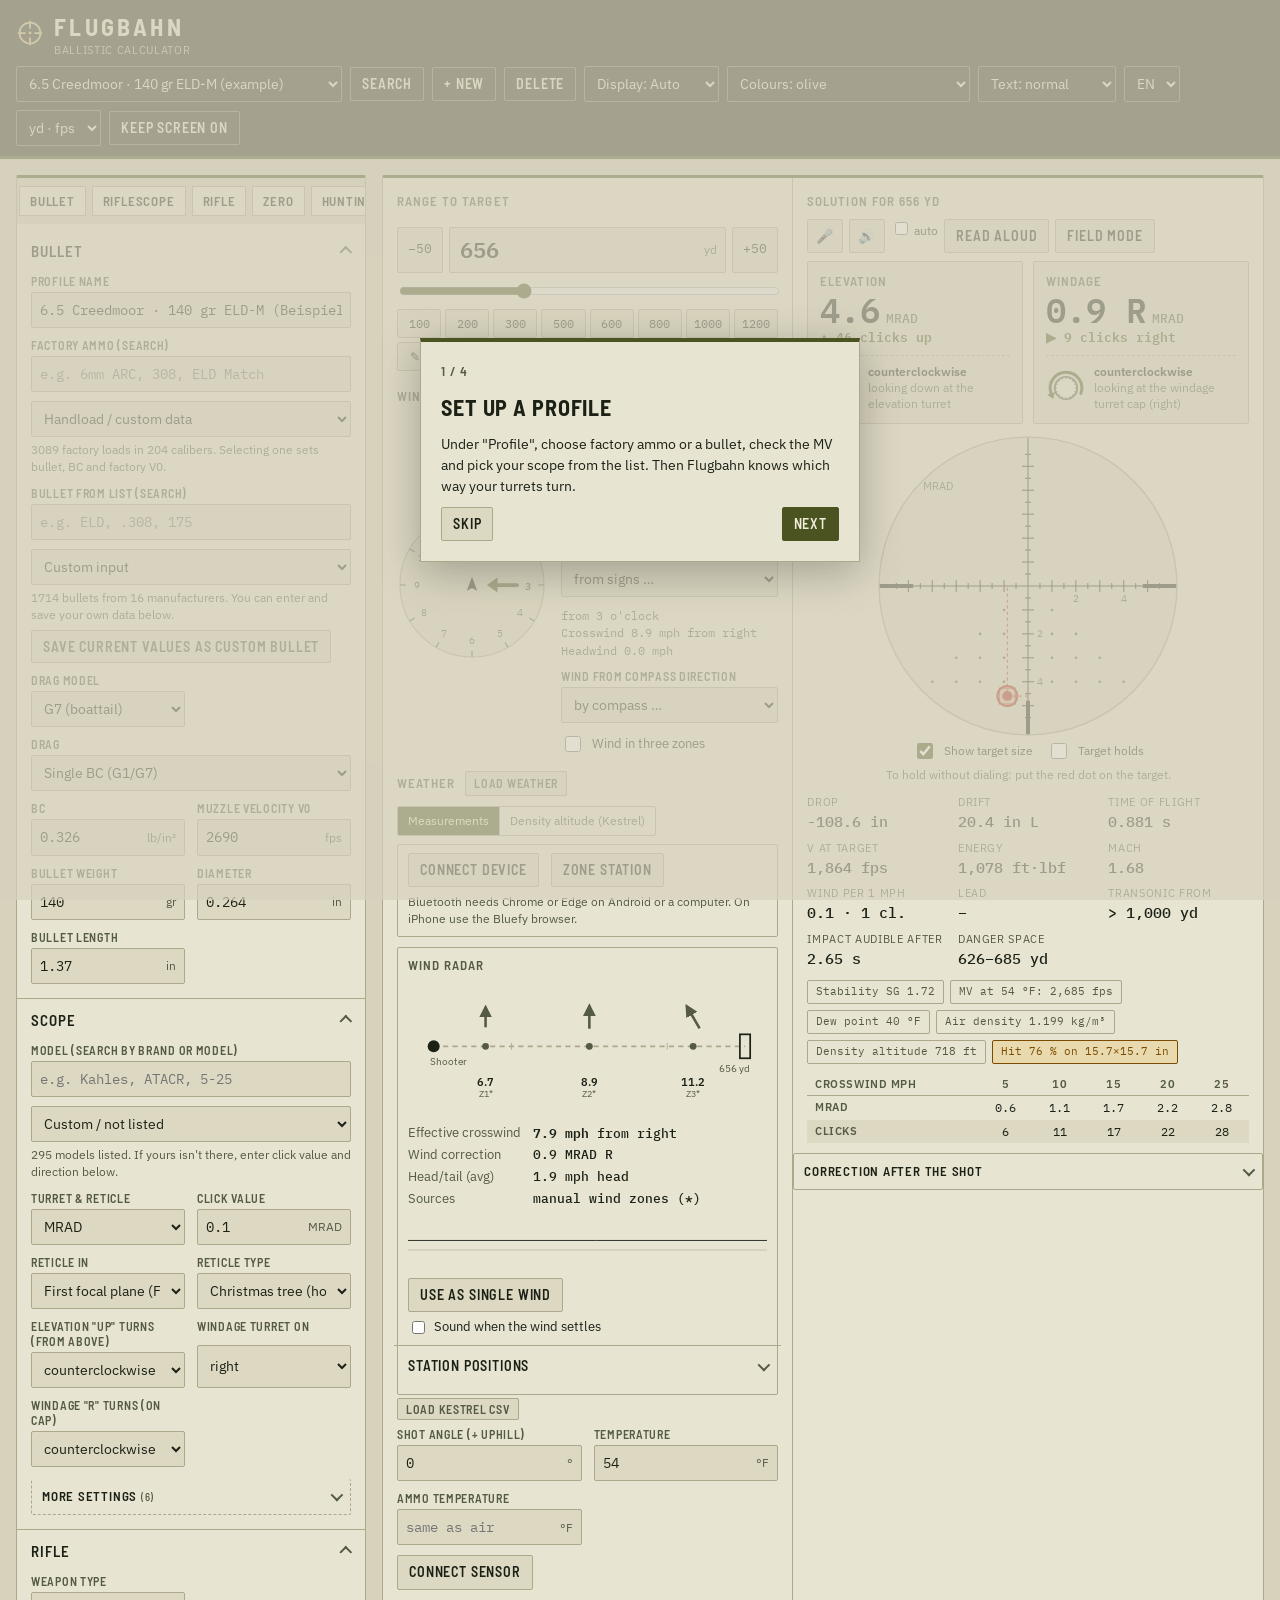
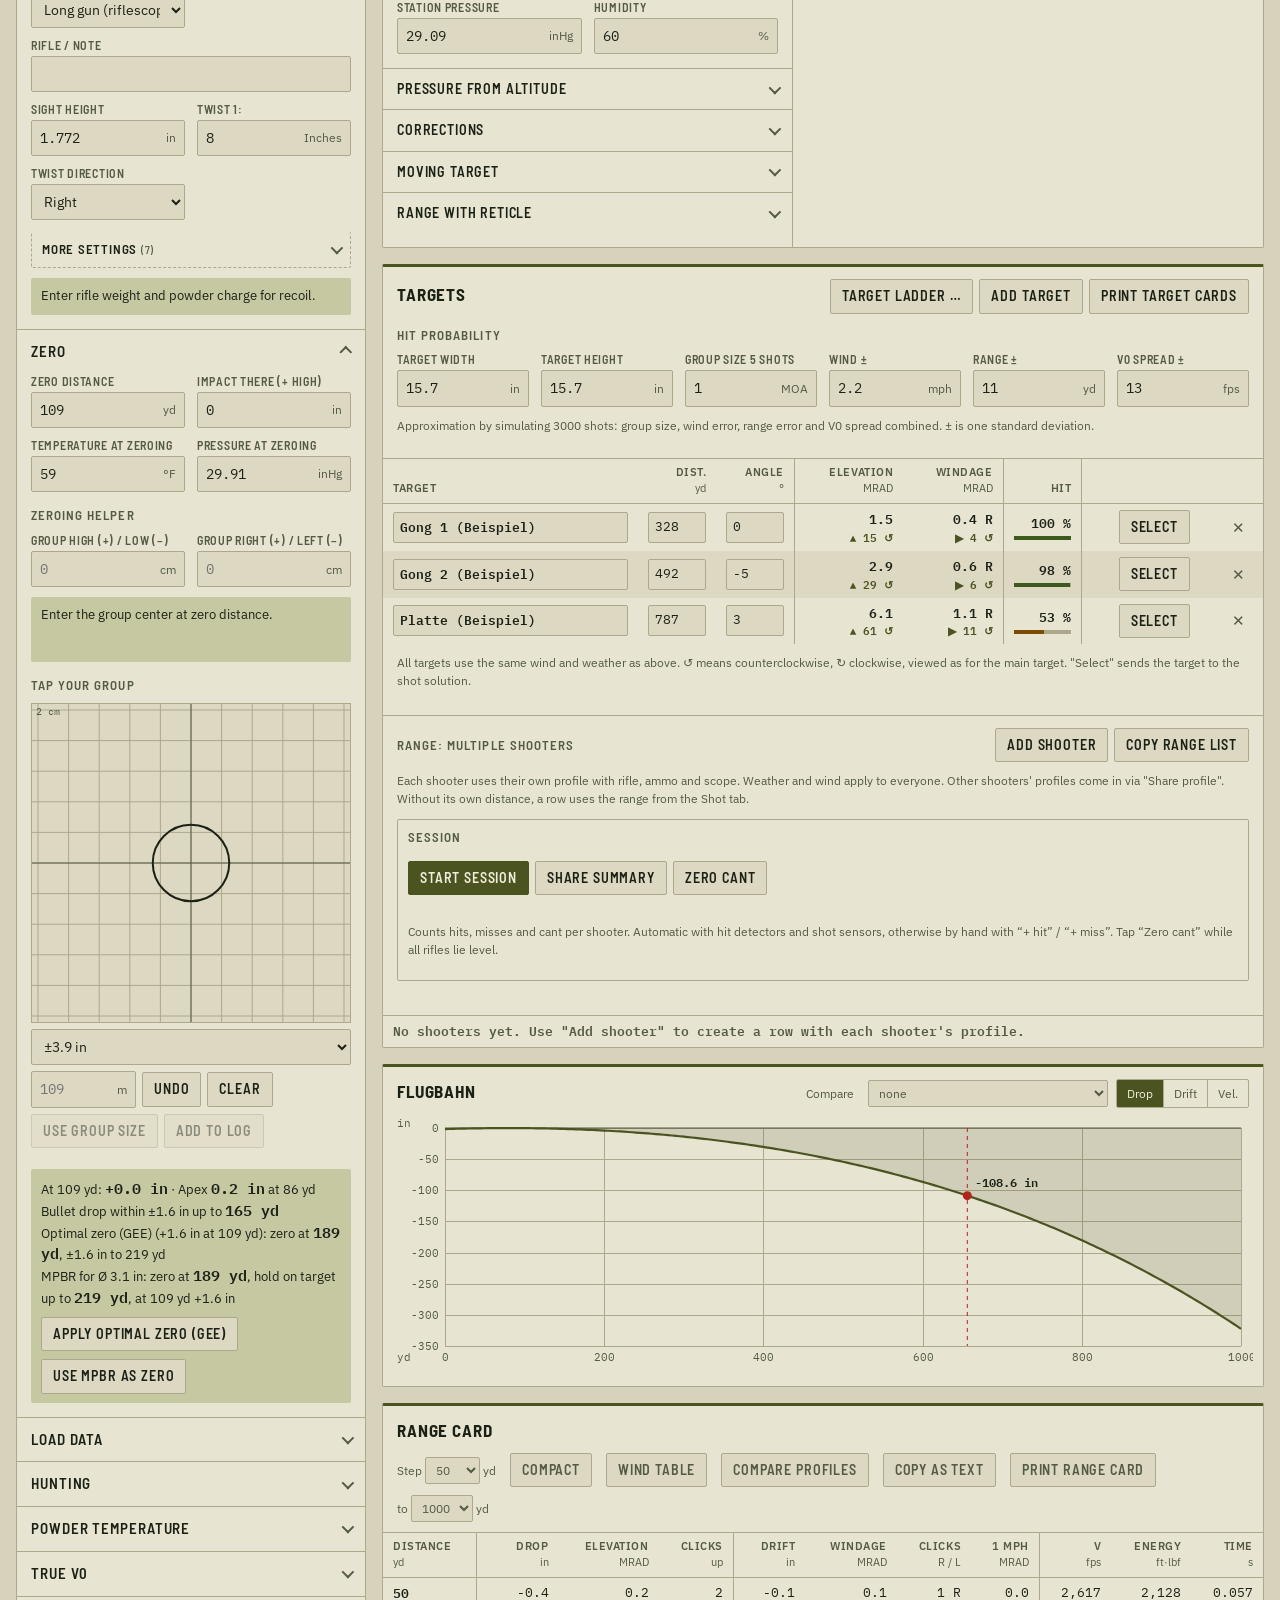
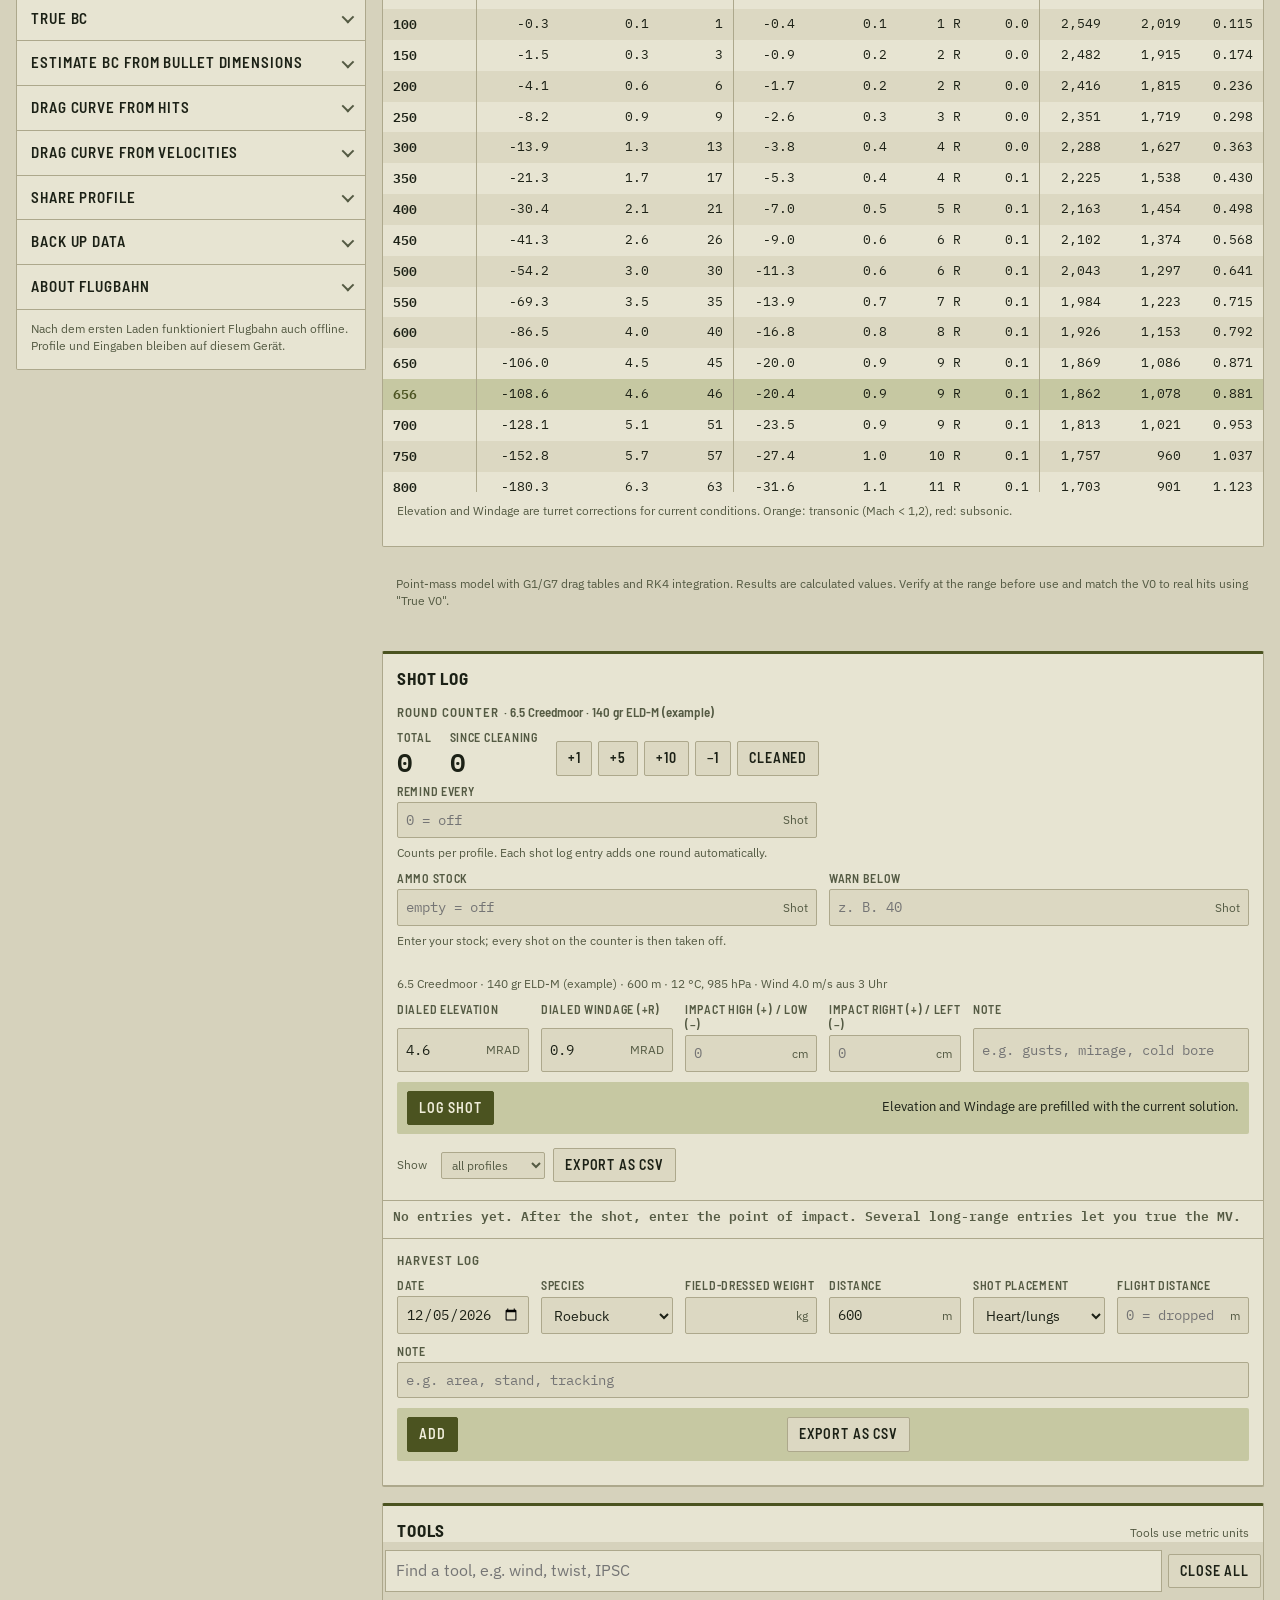
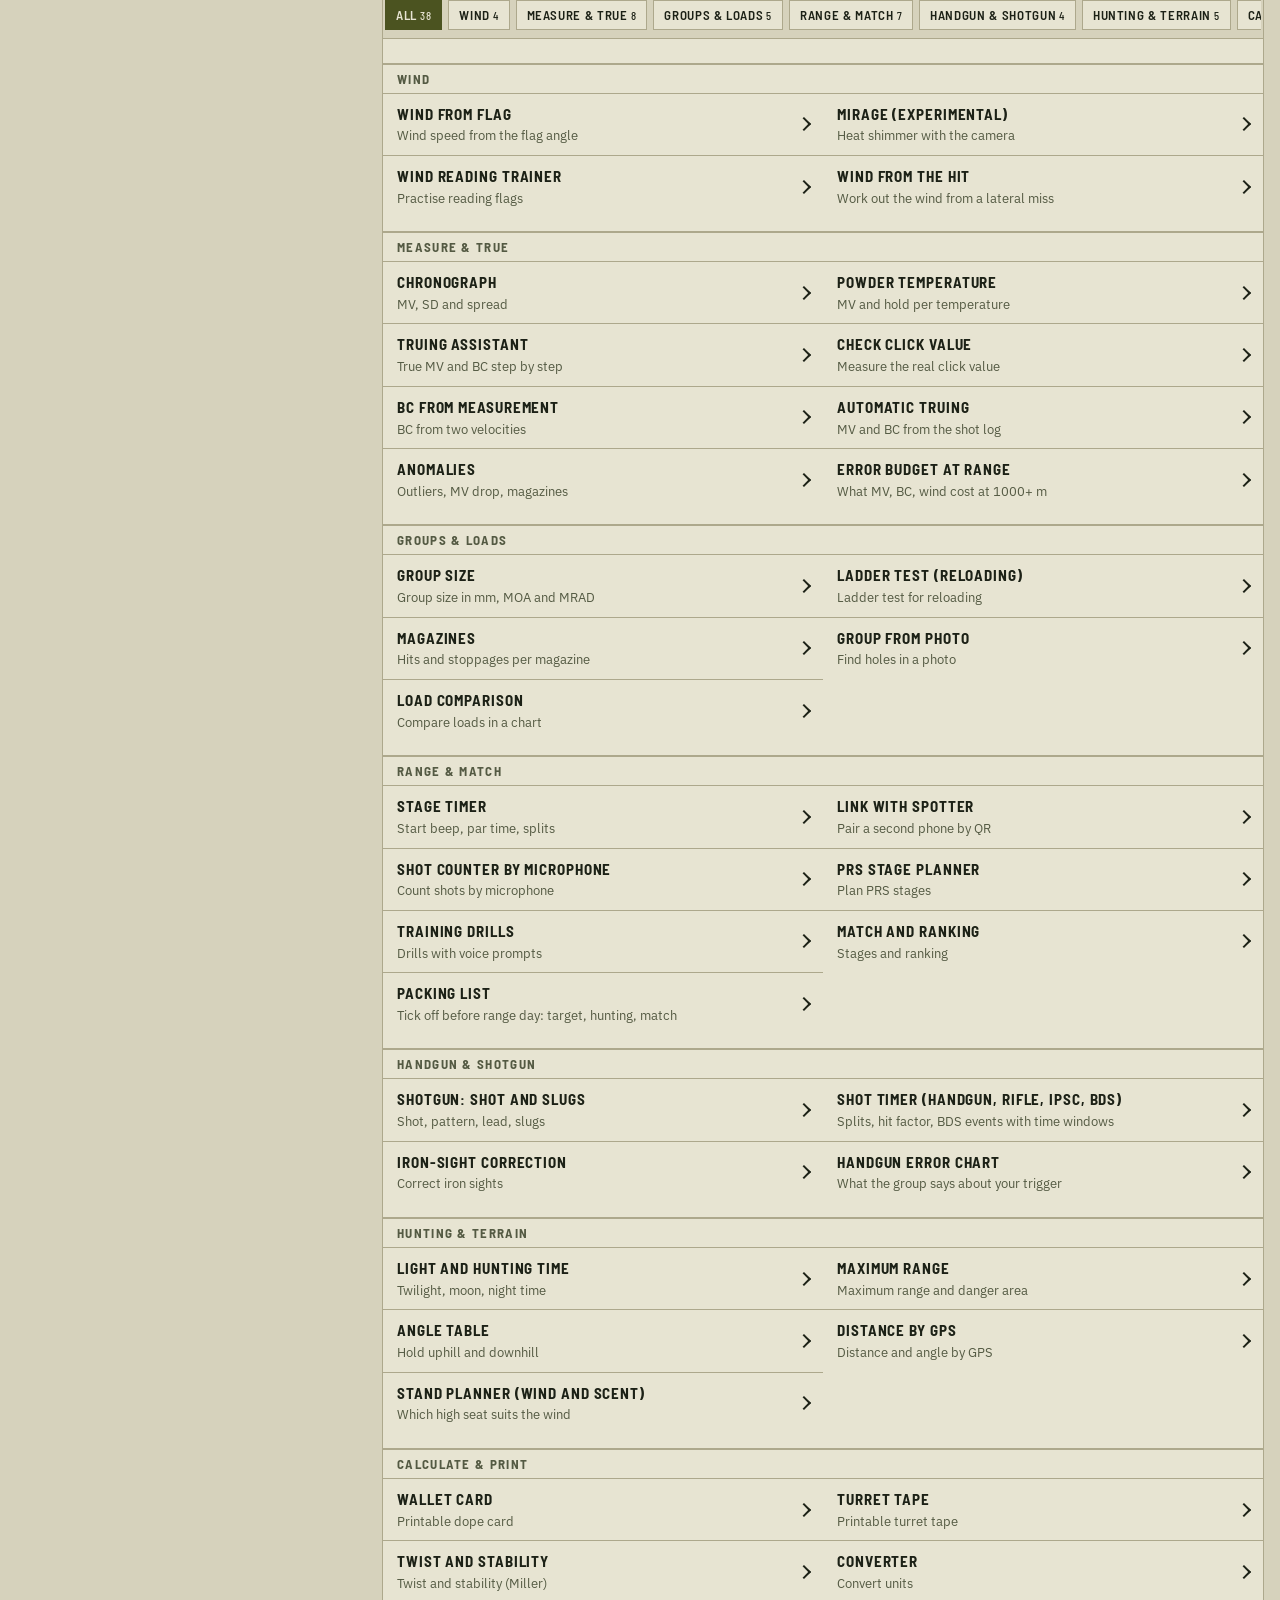
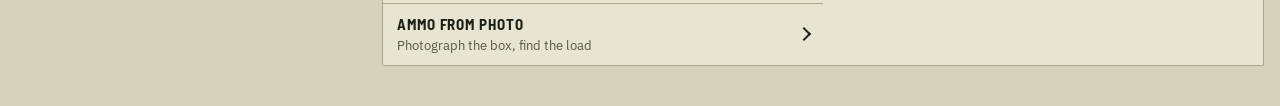
==== commit a3ec236b: "App: Stage-Vorschläge Co-Authored-By: Claude Opus 5.5 <noreply@anthropic.com> Claude-Session: https:" ====
--- a/app/index.html
+++ b/app/index.html
@@ -2257,7 +2257,7 @@
     <div style="display:flex;flex-wrap:wrap;gap:6px;margin-top:6px;align-items:center"><button class="btn" type="button" id="im-paste">Text importieren</button><span class="hint" id="ex-msg" style="margin:0"></span></div>
   </div></details>
   <details><summary>Über Flugbahn</summary><div class="dbody about">
-    <p style="margin:0 0 8px"><b>Flugbahn</b> · Version <span class="mono">2026.11 · 6c128d9d9b</span></p>
+    <p style="margin:0 0 8px"><b>Flugbahn</b> · Version <span class="mono">2026.11 · 8121724731</span></p>
     <p class="sec-t" style="margin-top:12px">Kurzanleitung <button class="btn" type="button" id="intro-again" style="margin-left:6px;padding:2px 8px;font-size:12px">Einführung zeigen</button><button class="btn" type="button" id="news-again" style="margin-left:6px;padding:2px 8px;font-size:12px">Neuigkeiten anzeigen</button></p>
     <ol>
       <li>Unter <b>Profil</b> Fabrikmunition oder Geschoss wählen, V0 eintragen, Zielfernrohr und Einschuss einstellen.</li>
@@ -7290,7 +7290,7 @@
   ctLoad(); ct.open = true; $("ct").hidden = false; document.body.style.overflow = "hidden";
   ct.prevDrill = $("stm-drill").value; $("stm-drill").value = "frei";      // keine automatische Beendigung
   try { if ("wakeLock" in navigator) navigator.wakeLock.request("screen").then(l => { ct.lock = l; l.addEventListener("release", () => { if (ct.lock === l) ct.lock = null; }); }).catch(() => {}); } catch (e) {}
-  ctNames(); ctResRender(); ctRender();
+  ctNames(); ctStageList(); ctResRender(); ctRender();
 }
 // Bildschirmsperre kommt nach dem Wechsel in eine andere App (z. B. WhatsApp) zurück
 document.addEventListener("visibilitychange", () => { if (document.visibilityState === "visible" && ct.open && !ct.lock && "wakeLock" in navigator) navigator.wakeLock.request("screen").then(l => { ct.lock = l; l.addEventListener("release", () => { if (ct.lock === l) ct.lock = null; }); }).catch(() => {}); });
@@ -7300,6 +7300,11 @@
   clearTimeout(ct.wait); ct.wait = 0; ct.run = false; stm.armed = false; ct.open = false; $("ct").hidden = true; document.body.style.overflow = "";
   if (ct.prevDrill) $("stm-drill").value = ct.prevDrill;
   try { if (ct.lock) ct.lock.release(); } catch (e) {} ct.lock = null;
+}
+function ctStageList() {   // Vorschläge für das Stage-Feld: bisher benutzte Namen und Stages aus dem PRS-Planer
+  let dl = $("ct-stages"); if (!dl) { document.body.insertAdjacentHTML("beforeend", '<datalist id="ct-stages"></datalist>'); dl = $("ct-stages"); const inp = $("ct-stage"); if (inp) inp.setAttribute("list", "ct-stages"); }
+  const names = [...new Set([...(ct.res || []).map(r => r.stage), ...((state.prs || []).map(x => x.n))].filter(Boolean))].slice(-40);
+  dl.innerHTML = names.map(n => `<option value="${escH(n)}">`).join("");
 }
 function ctNames() { const sel = $("ct-name"), cur = sel.value; const names = (state.shooters || []).map(r => r.n).filter(Boolean); sel.innerHTML = `<option value="">${tr("– Schütze –", "– Shooter –")}</option>` + names.map(n => `<option>${escH(n)}</option>`).join("") + `<option value="__neu">${tr("Anderer Name …", "Other name …")}</option>`; if ([...sel.options].some(o => o.value === cur)) sel.value = cur; }
 // Wertung wie IPSC: je Stage bester Hit Factor = 100 %, Gesamt = Summe der Stage-Prozente (ohne HF: schnellste Zeit = 100 %)
@@ -7410,7 +7415,7 @@
     const hits = Object.values(ct.cnt || {}).some(v => v > 0) ? { ...ct.cnt, pf: $("ct-pf").value } : null;
     ct.res.push({ d: Date.now(), name: $("ct-name").value || "", stage: $("ct-stage").value.trim(), t: Math.round(t * 100) / 100, n: sh.length, splits: sh.map(x => Math.round(x * 100) / 100), pts: pts >= 0 && $("ct-pts").value !== "" ? pts : null, hf: pts > 0 ? Math.round(pts / t * 10000) / 10000 : (pts === 0 && $("ct-pts").value !== "" ? 0 : null), hits });
     if (ct.cntReset) ct.cntReset();
-    ctSaveRes(); ctResRender(); stm.shots = []; $("ct-pts").value = "";
+    ctSaveRes(); ctResRender(); ctStageList(); stm.shots = []; $("ct-pts").value = "";
     // nächster Schütze aus der Liste (Reihenfolge der Standliste), danach wieder von vorn
     const sel = $("ct-name"), opts = [...sel.options].filter(o => o.value && o.value !== "__neu"), k = opts.findIndex(o => o.value === sel.value);
     ctRender();
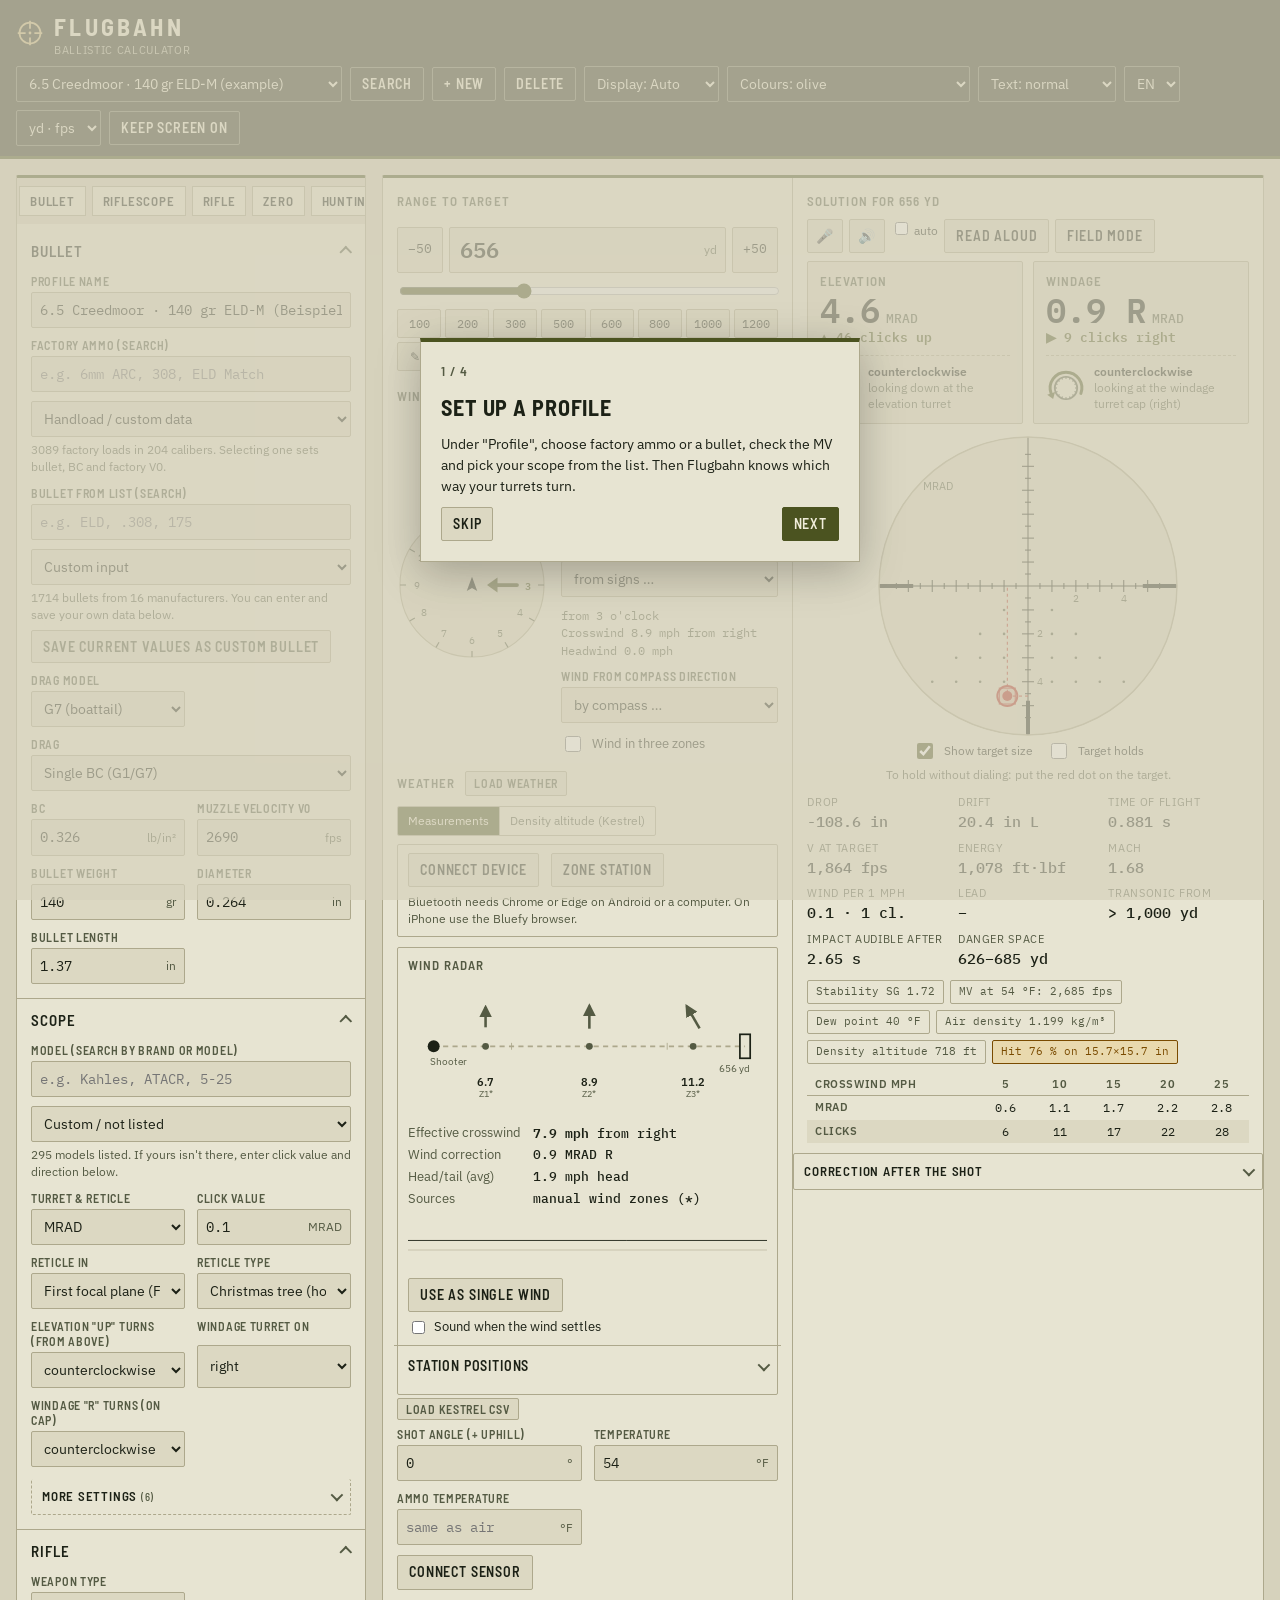
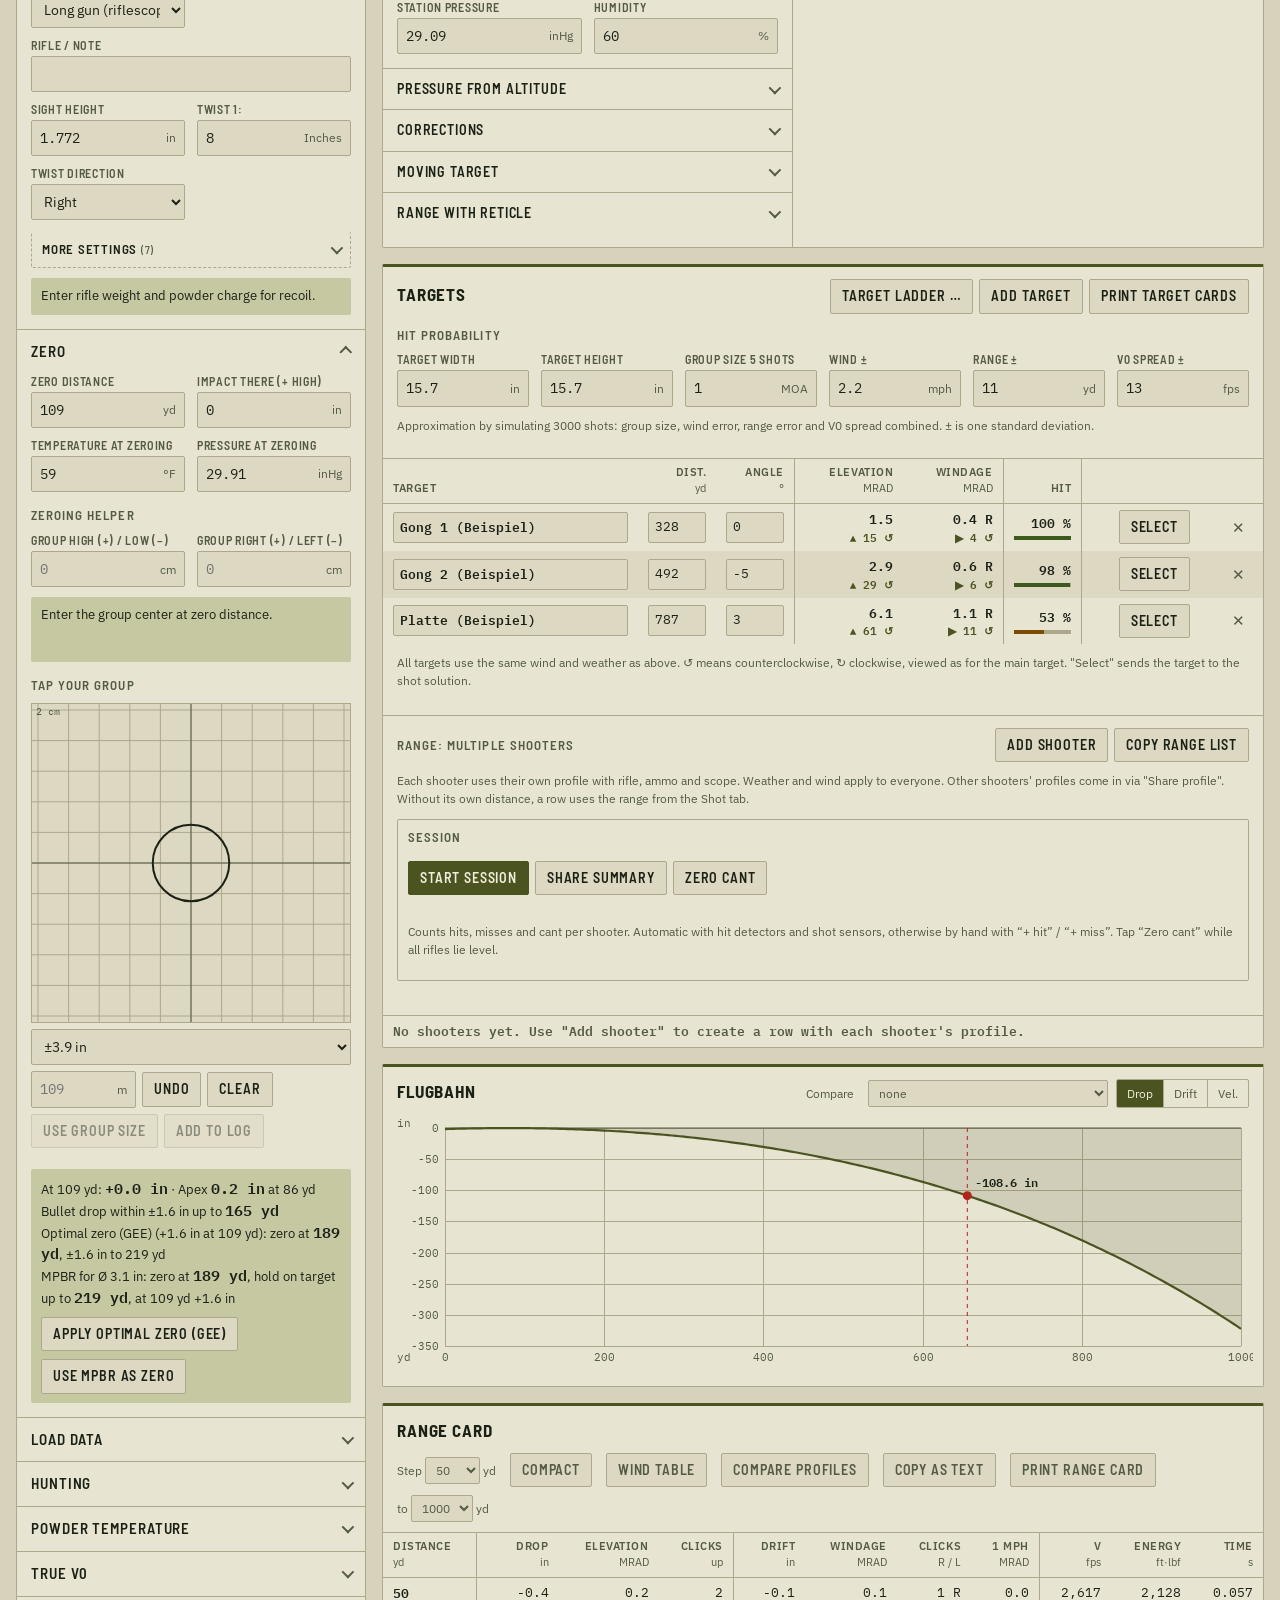
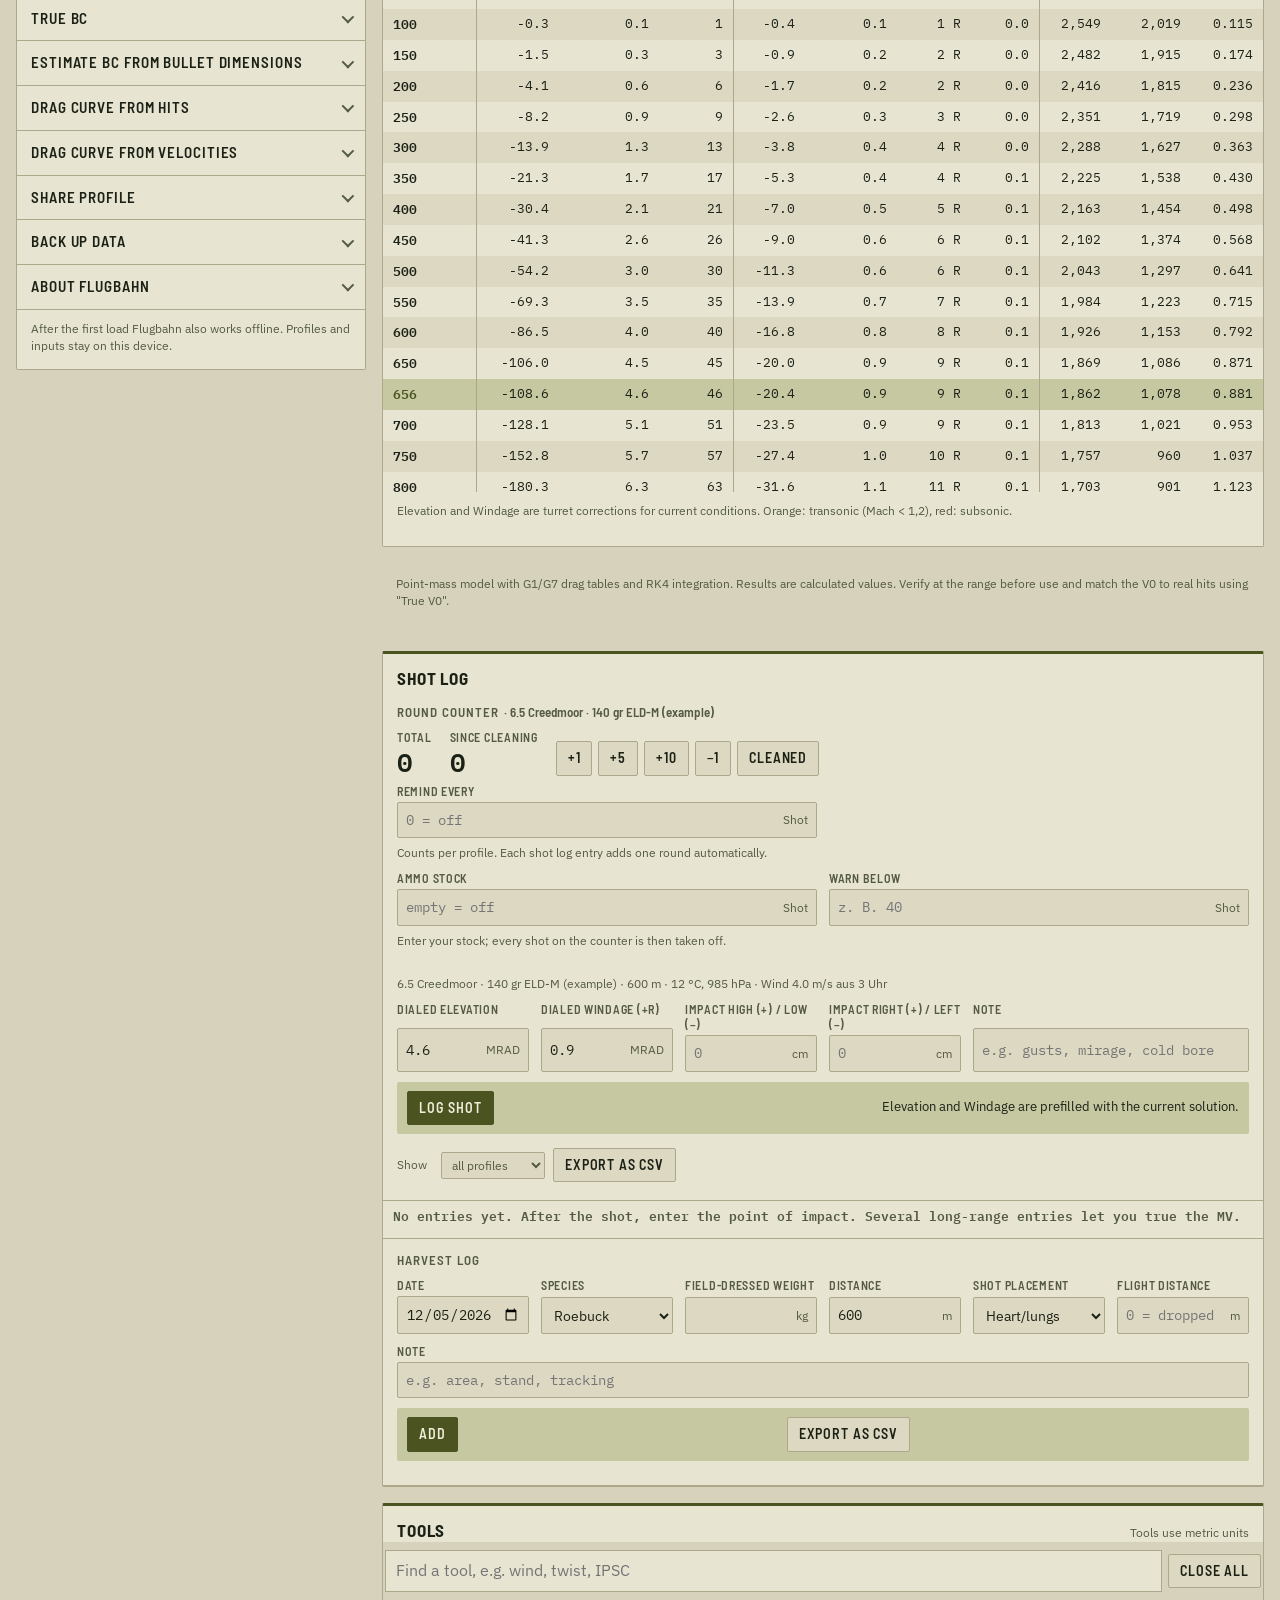
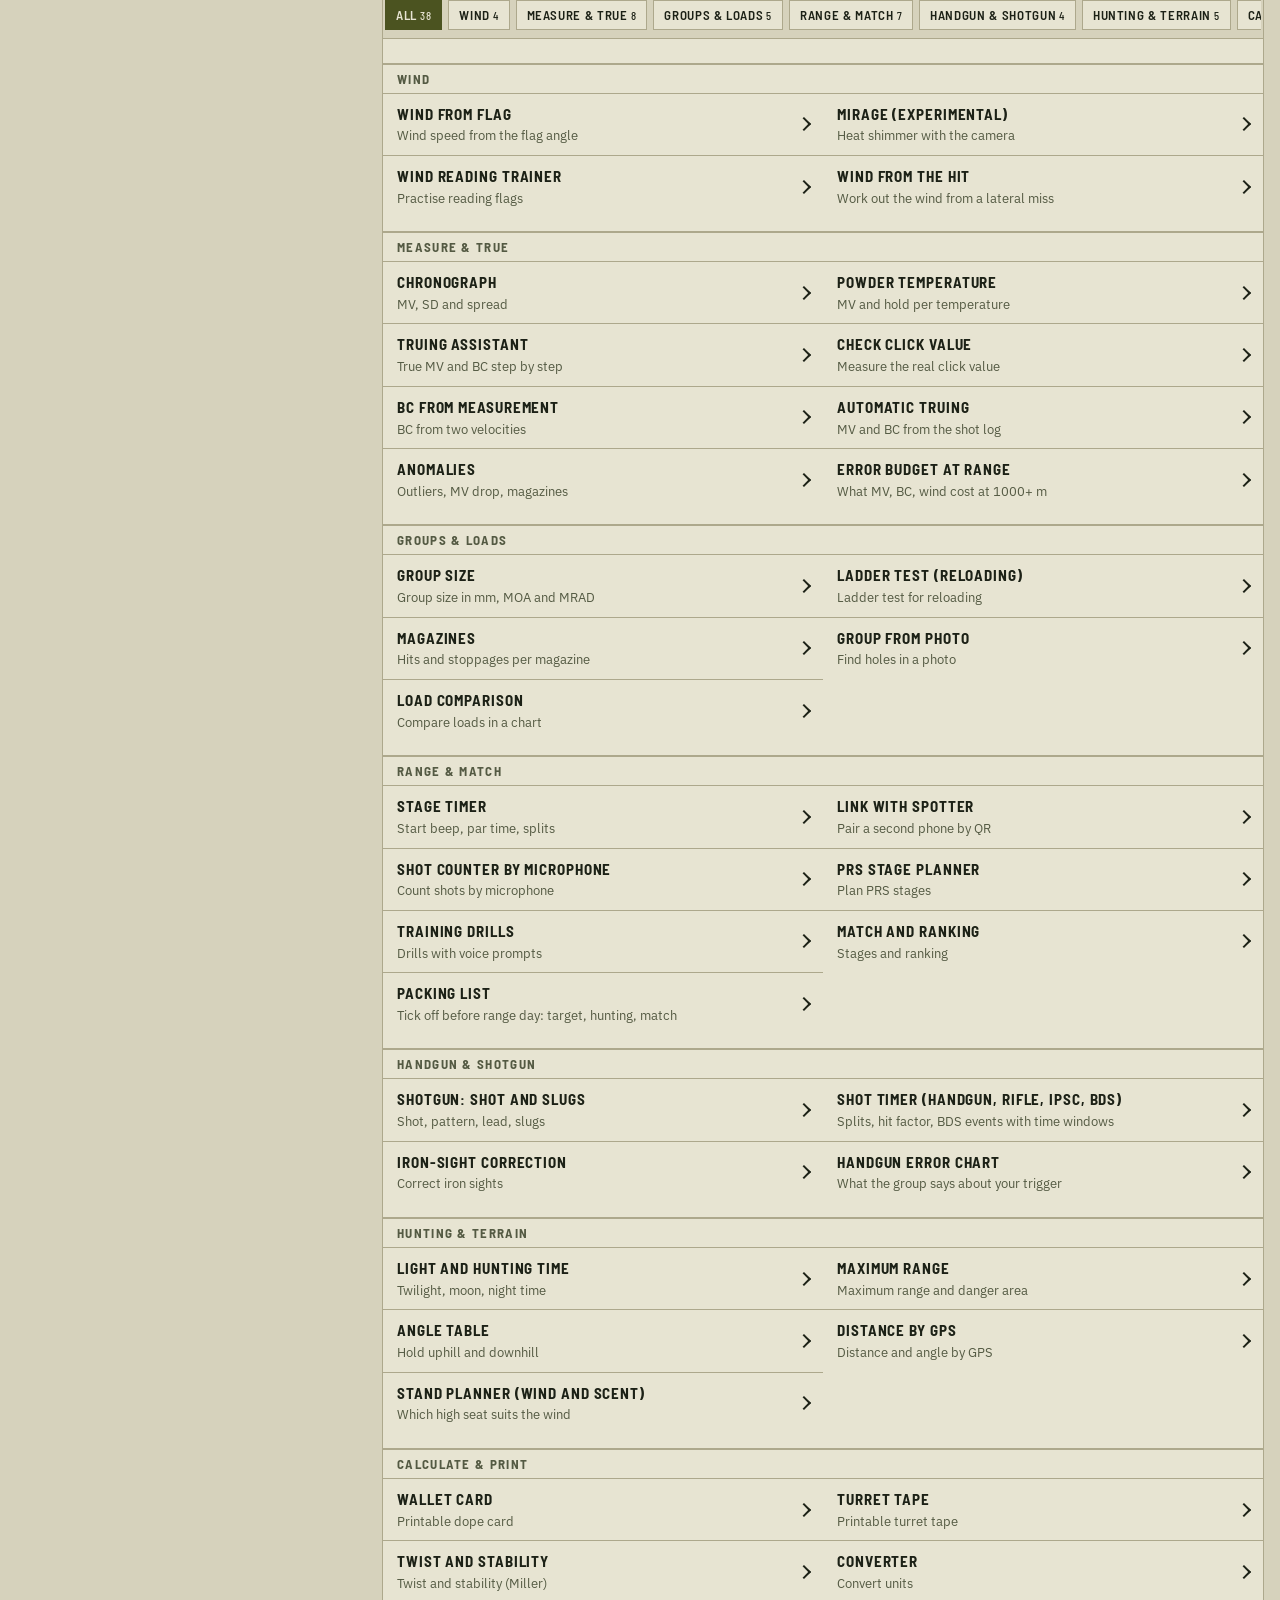
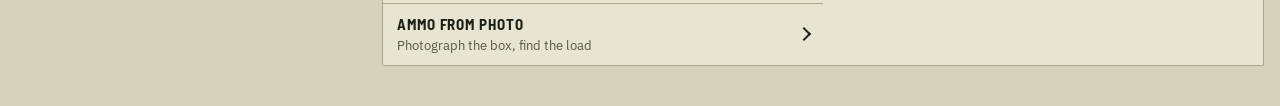
==== commit 97361de9: "App: Übersetzung Co-Authored-By: Claude Opus 5.5 <noreply@anthropic.com> Claude-Session: https://cla" ====
--- a/app/index.html
+++ b/app/index.html
@@ -1271,7 +1271,7 @@
 }
 const U_ONLY = { m: "yd", cm: "in", "m/s": "fps", J: "ft·lbf", "°C": "°F", mm: "in" };
 
-const I18N_EXACT = {"1. Bildebene": "First focal plane (FFP)", "2. Bildebene": "Second focal plane (SFP)", "2. Bildebene stimmt bei": "SFP true at", "Absehen in der 1. Bildebene": "Reticle in first focal plane", "Absehen in der 2. Bildebene": "Reticle in second focal plane", "Transschall": "Transonic", "Aktuell": "Current", "Vergleich": "Compare", "Tafel": "Table", "Buch": "Log", "Jagdabsehen mit Leuchtpunkt": "Hunting reticle with illuminated dot", "Jagdabsehen (4)": "Hunting reticle (No. 4)", "Waffenart": "Weapon type", "Langwaffe (Zielfernrohr)": "Long gun (riflescope)", "Kurzwaffe (Kimme/Korn, Rotpunkt)": "Handgun (iron sights, red dot)", "Zielstachel (historisch)": "Post reticle (historic)", "Zielstachel mit Querfaden (historisch)": "Post with crosshair (historic)", "Feines Fadenkreuz (historisch)": "Fine crosshair (historic)", "Christbaum (Haltepunkte)": "Christmas tree (holdover)", "Strichteilung fein": "Fine hash marks", "Absehen-Typ": "Reticle type", "Jagdabsehen ohne Teilung: Haltepunkt nur schätzbar. Für weite Schüsse besser den Turm verstellen. Pfostenabstand je nach Modell, typisch etwa 4 MRAD.": "Hunting reticle without subtensions: the hold point can only be estimated. For long shots, dial the turret instead. Post gap depends on the model, typically about 4 MRAD.", "Noch keine Einträge. Nach dem Schuss die Trefferlage eintragen. Aus mehreren Einträgen auf weite Entfernung lässt sich die V0 abgleichen.": "No entries yet. After the shot, enter the point of impact. Several long-range entries let you true the MV.", "Wind in drei Zonen": "Wind in three zones", "Feldmodus": "Field mode", "Schließen": "Close", "Einschießhilfe": "Zeroing helper", "Trefferbild hoch (+) / tief (−)": "Group high (+) / low (−)", "Trefferbild rechts (+) / links (−)": "Group right (+) / left (−)", "Mittelpunkt der Trefferlage auf Einschussentfernung eintragen.": "Enter the group center at zero distance.", "Treffer liegen im Fleck, nichts verstellen.": "Group is centered, no adjustment needed.", "Die Strecke wird in drei gleiche Teile geteilt. Nah gilt bis zum ersten Drittel, Fern ab dem zweiten.": "The distance is split into three equal parts. Near applies up to the first third, far from the second.", "Richtung °": "Direction °", "Nah": "Near", "Mitte": "Mid", "Fern": "Far", "Seitenwind m/s": "Crosswind m/s", "Klicks": "Clicks", "Wind": "Wind", "Richtung": "Direction", "Höhe": "Elevation", "Seite": "Windage", "Wind nah m/s": "Wind near m/s", "Wind mitte m/s": "Wind mid m/s", "Wind fern m/s": "Wind far m/s", "Wind nah Richtung": "Wind near direction", "Wind mitte Richtung": "Wind mid direction", "Wind fern Richtung": "Wind far direction", "Extras": "Tools", "Chronograph": "Chronograph", "Streukreis": "Group size", "Pulvertemperatur": "Powder temperature", "Licht und Jagdzeit": "Light and hunting time", "Umrechner": "Converter", "Einheit": "Unit", "Mittelwert als V0": "Use mean as MV", "SD für Trefferwahrscheinlichkeit": "Use SD for hit probability", "Gruppengröße": "Group size", "Entfernung": "Distance", "Als Streukreis übernehmen": "Use as group size", "Mittelpunkt zu Mittelpunkt der am weitesten auseinanderliegenden Treffer, am besten 5 Schuss.": "Center to center of the two widest shots, ideally a 5-shot group.", "Datum": "Date", "Standort": "Location", "Wert": "Value", "cm auf 100 m": "cm at 100 m", "Zoll auf 100 yd": "inches at 100 yd", "Grain": "Grain", "Gramm": "Grams", "Meter": "Meters", "Yard": "Yards", "Nachtzeit nach § 19 BJagdG: anderthalb Stunden nach Sonnenuntergang bis anderthalb Stunden vor Sonnenaufgang. Landesrecht und Ausnahmen beachten. Standort unter Schuss → Korrekturen.": "Night time under German hunting law (§ 19 BJagdG): from 1.5 hours after sunset to 1.5 hours before sunrise. Local law and exceptions apply. Set your location under Shot → Corrections.", "Schüsse": "Shots", "Mittelwert": "Mean", "SD": "SD", "ES": "ES", "Min / Max": "Min / Max", "Auf 100 m": "At 100 m", "Temperatur": "Temperature", "V0": "MV", "Bürgerl. Dämmerung": "Civil twilight", "Sonnenaufgang": "Sunrise", "Sonnenuntergang": "Sunset", "Nautische Dämmerung": "Nautical twilight", "Nachtzeit (BJagdG)": "Night time (BJagdG)", "Sonne": "Sun", "geht nicht unter": "does not set", "geht nicht auf": "does not rise", "Längengrad": "Longitude", "Wetter laden": "Load weather", "Gemessene Geschwindigkeiten": "Measured velocities", "Unter Profil → Pulvertemperatur die Änderung je °C eintragen, dann erscheint hier die Tabelle.": "Enter the change per °C under Profile → Powder temperature to see the table here.", "Gerechnet mit gleicher Temperatur für Luft und Pulver und dem aktuellen Luftdruck.": "Calculated with the same temperature for air and powder and the current pressure.", "Standort wird bestimmt …": "Getting location …", "Wetter wird geladen …": "Loading weather …", "Dieses Gerät liefert keinen Standort.": "This device provides no location.", "Wetter konnte nicht geladen werden. Ohne Netz bitte die Werte von Hand eintragen.": "Could not load the weather. Without a connection, enter the values manually.", "Standort nicht verfügbar. Bitte Ortung erlauben.": "Location not available. Please allow location access.", "Ziel": "Target", "Eigene Größe": "Custom size", "Zielgröße wählen": "Choose target size", "Fuchs, Brust bis Rücken · ca. 25 cm": "Fox, chest to back · approx. 25 cm", "Reh, Brust bis Rücken · ca. 35 cm": "Roe deer, chest to back · approx. 35 cm", "Überläufer, Brust bis Rücken · ca. 40 cm": "Young boar, chest to back · approx. 40 cm", "Damwild, Brust bis Rücken · ca. 45 cm": "Fallow deer, chest to back · approx. 45 cm", "Rotwild, Brust bis Rücken · ca. 55 cm": "Red deer, chest to back · approx. 55 cm", "Keiler, Brust bis Rücken · ca. 60 cm": "Boar, chest to back · approx. 60 cm", "Gong · 30 cm": "Steel gong · 30 cm", "Gong · 50 cm": "Steel gong · 50 cm", "Nachkorrektur nach Schuss": "Correction after the shot", "Treffer lag hoch (+) / tief (−)": "Impact was high (+) / low (−)", "Treffer lag rechts (+) / links (−)": "Impact was right (+) / left (−)", "Im Absehen ablesen, wo der Treffer relativ zum Haltepunkt lag.": "Read in the reticle where the impact was relative to your hold.", "Trefferbild antippen": "Tap your group", "Scheibe zum Antippen der Treffer": "Target for tapping your shots", "Scheibengröße": "Target size", "Rückgängig": "Undo", "Leeren": "Clear", "Streukreis übernehmen": "Use group size", "Übernommen": "Applied", "Treffpunktmitte": "Group center", "Mittlerer Radius": "Mean radius", "Profil teilen": "Share profile", "Erzeugt einen Code für das aktive Profil: Geschoss, V0, Zielfernrohr und Einschuss. Ein Freund fügt ihn in seiner Flugbahn ein oder scannt den QR-Code.": "Creates a code for the active profile: bullet, MV, scope and zero. A friend pastes it into their Flugbahn or scans the QR code.", "Code erzeugen": "Create code", "Kopieren": "Copy", "Teilen …": "Share …", "Code von einem Freund": "Code from a friend", "Profil importieren": "Import profile", "Profil-Code": "Profile code", "Profil-Code einfügen": "Paste profile code", "Importieren": "Import", "Verwerfen": "Dismiss", "Kopiert.": "Copied.", "Text markiert, bitte kopieren.": "Text selected, please copy.", "Das ist kein gültiger Flugbahn-Code.": "That is not a valid Flugbahn code.", "Zu lang für einen QR-Code, bitte den Text teilen.": "Too long for a QR code, please share the text.", "QR-Code ist offline nicht verfügbar, der Text-Code funktioniert trotzdem.": "QR code is not available offline, the text code still works.", "Für die Prüfung nach § 19 BJagdG Geschossgewicht und V0 angeben.": "Enter bullet weight and MV to check against German hunting law (§ 19 BJagdG).", "E100 lässt sich mit diesen Daten nicht berechnen.": "E100 cannot be calculated with this data.", "✔ erfüllt": "✔ met", "✕ nicht erfüllt": "✕ not met", "Rehwild (E100 ≥ 1000 J):": "Roe deer (E100 ≥ 1000 J):", "Übriges Schalenwild (ab 6,5 mm, E100 ≥ 2000 J):": "Other big game (from 6.5 mm, E100 ≥ 2000 J):", "Bei 15 °C und 1013 hPa mit der eingetragenen V0. Landesrecht kann strenger sein, z. B. bleifreie Munition.": "At 15 °C and 1013 hPa with the entered MV. State law may be stricter, e.g. lead-free ammunition.", "Mond": "Moon", "Nächster Vollmond": "Next full moon", "Neumond": "New moon", "Zunehmende Sichel": "Waxing crescent", "Erstes Viertel": "First quarter", "Zunehmender Mond": "Waxing gibbous", "Vollmond": "Full moon", "Abnehmender Mond": "Waning gibbous", "Letztes Viertel": "Last quarter", "Abnehmende Sichel": "Waning crescent", "Winkeltabelle": "Angle table", "Winkel": "Angle", "Horizontal": "Horizontal", "Für den Hochsitz und steiles Gelände: Korrektur bei gleicher Schrägentfernung wie im Schuss-Reiter, mit den aktuellen Wetter- und Winddaten.": "For high seats and steep terrain: correction at the same slant range as in the Shot tab, with current weather and wind.", "Wind aus Himmelsrichtung": "Wind from compass direction", "nach Kompass …": "by compass …", "Nord": "North", "Nordost": "Northeast", "Ost": "East", "Südost": "Southeast", "Süd": "South", "Südwest": "Southwest", "West": "West", "Nordwest": "Northwest", "Turmfaktor (Test)": "Turret factor (test)", "Kaltlauf hoch (+) auf 100 m": "Cold bore high (+) at 100 m", "Kaltlauf rechts (+) auf 100 m": "Cold bore right (+) at 100 m", "Erster Schuss aus kaltem Lauf (Versatz aus dem Profil)": "First shot from a cold bore (offset from profile)", "Kaltlauf-Versatz aktiv": "Cold bore offset active", "Windtabelle": "Wind table", "Klickwert prüfen": "Check click value", "Gedreht": "Dialed", "Gemessene Verschiebung": "Measured shift", "Turmfaktor übernehmen": "Apply turret factor", "Tall-Target-Test: an einer hohen Scheibe mit Senkblei-Linie auf den Fleck schießen, viele Klicks hoch drehen, erneut schießen und den Abstand der Treffpunktmitten messen.": "Tall target test: shoot a group at your aim point on a tall target with a plumb line, dial many clicks up, shoot again and measure the distance between group centers.", "BC aus Messung": "BC from measurement", "V an der Mündung": "V at muzzle", "V auf Entfernung": "V at distance", "BC berechnen": "Calculate BC", "BC übernehmen": "Apply BC", "Mit zwei Chronographen oder Doppler-Messung. Gerechnet mit dem Widerstandsmodell und Wetter des aktiven Profils.": "With two chronographs or Doppler radar. Uses the drag model and weather of the active profile.", "Drall und Stabilität": "Twist and stability", "Nach Miller mit Geschossgewicht, Durchmesser und Länge aus dem Profil. SG unter 1,4 gilt als knapp, ab 1,5 als stabil.": "Miller formula using bullet weight, diameter and length from the profile. SG below 1.4 is marginal, 1.5 and above is stable.", "Soll": "Nominal", "Ist": "Actual", "Klickwert": "Click value", "Turmfaktor": "Turret factor", "Hinweis": "Note", "Bisher": "Previous", "Drall": "Twist", "Stabilität SG": "Stability SG", "Für SG 1,5 nötig": "Needed for SG 1.5", "Bei 0 °C": "At 0 °C", "V an der Mündung muss größer sein als auf Entfernung.": "Muzzle velocity must be higher than velocity at distance.", "Kein passender BC gefunden.": "No matching BC found.", "Für die Rechnung Gewicht, Durchmesser, Länge und Drall im Profil eintragen.": "Enter weight, diameter, length and twist in the profile.", "z. B. 99,2": "e.g. 99.2", "Laborierung": "Load data", "Pulver": "Powder", "Ladung": "Charge", "Zündhütchen": "Primer", "Hülse": "Case", "Patronenlänge (COAL)": "Cartridge length (COAL)", "Base to Ogive (CBTO)": "Base to ogive (CBTO)", "Notiz": "Note", "Für Wiederlader. Wird mit dem Profil gesichert und geteilt. Ladedaten immer mit den Angaben des Pulverherstellers abgleichen.": "For handloaders. Saved and shared with the profile. Always check load data against the powder manufacturer's data.", "Schusszähler": "Round counter", "Gesamt": "Total", "Seit Reinigung": "Since cleaning", "Gereinigt": "Cleaned", "Erinnerung alle": "Remind every", "0 = aus": "0 = off", "Schuss": "Shot", "Zählt je Profil. Jeder Eintrag im Schussbuch zählt automatisch einen Schuss dazu.": "Counts per profile. Each shot log entry adds one round automatically.", "Reinigung fällig.": "Cleaning due.", "Laufreinigung fällig": "Barrel cleaning due", "Anzeigen": "Show", "alle Profile": "all profiles", "aktives Profil": "active profile", "Als CSV exportieren": "Export as CSV", "Keine Einträge.": "No entries.", "CSV gespeichert.": "CSV saved.", "CSV in die Zwischenablage kopiert.": "CSV copied to clipboard.", "CSV steht unter Profil → Daten sichern.": "CSV is under Profile → Back up data.", "Zielreihe …": "Target ladder …", "Zielreihe erzeugen": "Create target ladder", "Von": "From", "Bis": "To", "Schritt": "Step", "Name": "Name", "Liste ersetzen": "Replace list", "Alle Ziele löschen": "Delete all targets", "Turmband": "Turret tape", "Turmdurchmesser": "Turret diameter", "Klicks je Umdrehung": "Clicks per revolution", "Bandhöhe": "Tape height", "z. B. 100": "e.g. 100", "Turmband drucken": "Print turret tape", "Distanzband für den Höhenturm, gerechnet mit dem aktuellen Wetter. In Originalgröße (100 %) drucken, ausschneiden und so aufkleben, dass die 0 (Fleck) an der Indexlinie steht. Gilt nur für ähnliche Wetterbedingungen.": "Distance tape for the elevation turret, calculated with current weather. Print at actual size (100 %), cut out and stick on so the 0 (zero) is at the index line. Valid only for similar weather.", "Bitte gültige Werte eintragen.": "Please enter valid values.", "Klicks je Umdrehung eintragen (steht in der Anleitung des Zielfernrohrs).": "Enter clicks per revolution (see your scope manual).", "Profile vergleichen": "Compare profiles", "Nach Sonnenstand": "By sun position", "Einführung": "Introduction", "Überspringen": "Skip", "Weiter": "Next", "Los geht’s": "Let's go", "Einführung zeigen": "Show introduction", "Profil einrichten": "Set up a profile", "Schuss eingeben": "Enter the shot", "Lösung ablesen": "Read the solution", "Im Feld": "In the field", "Unter „Profil“ Fabrikmunition oder Geschoss wählen, V0 prüfen und dein Zielfernrohr aus der Liste nehmen. Dann weiß Flugbahn, wie deine Türme drehen.": "Under \"Profile\", choose factory ammo or a bullet, check the MV and pick your scope from the list. Then Flugbahn knows which way your turrets turn.", "Unter „Schuss“ Entfernung, Wind und Wetter eintragen. Am Handy steht dafür eine Schnelleingabe direkt über der Lösung. Die Winduhr lässt sich antippen und ziehen, das Wetter kann die App selbst laden.": "Under \"Shot\", enter range, wind and weather. On phones there is a quick input right above the solution. You can tap and drag the wind clock, and the app can load the weather itself.", "Höhe und Seite zeigen Klicks und Drehrichtung. Wer lieber hält statt dreht, legt den roten Punkt im Absehen aufs Ziel.": "Elevation and windage show clicks and turning direction. If you prefer holding over dialing, put the red dot in the reticle on the target.", "Der Feldmodus zeigt alles groß, mit Tasten für Handschuhe. Rotlicht schont die Nachtsicht, unter „Optionen“ lässt sich die Schrift vergrößern. „Extras“ sammelt über 30 Werkzeuge in Gruppen, mit eigener Suche.": "Field mode shows everything large, with buttons for gloves. Red light preserves night vision, and text can be enlarged under \"Options\". \"Extras\" collects 30+ tools in groups, with its own search.", "Entfernung schnell wählen": "Quick range", "Vorlesen": "Read aloud", "Große Schrift": "Large text", "Normale Schrift": "Normal text", "Tastenkürzel": "Keyboard shortcuts", "Entfernung ±25 m (mit Umschalt ±100 m)": "Range ±25 m (with Shift ±100 m)", "Windrichtung um eine Stunde": "Wind direction by one hour", "Windstärke ±1 m/s": "Wind speed ±1 m/s", "Rotlicht an/aus": "Red light on/off", "Lösung vorlesen": "Read solution aloud", "Diese Hilfe": "This help", "Am Computer: Taste": "On a computer: press", "zeigt die Tastenkürzel.": "to show keyboard shortcuts.", "Trefferzone Ø (MPBR)": "Vital zone Ø (MPBR)", "MPBR als Einschuss übernehmen": "Use MPBR as zero", "Treffer hörbar nach": "Impact audible after", "Treffraum": "Danger space", "Maximale Flugweite": "Maximum range", "Berechnen": "Calculate", "Flugweite": "Range", "Abgangswinkel": "Launch angle", "Gipfelhöhe": "Apex height", "Flugzeit": "Time of flight", "Auftreffgeschw.": "Impact velocity", "rechnet": "calculating", "V0 angeben.": "Enter MV.", "Weiteste mögliche Flugstrecke ohne Wind über ebenem Gelände, für die Planung von Sicherheitsbereichen. Querschläger und Wind können weiter tragen. Die Vorgaben für Schießstände und die Jagd gehen immer vor.": "Longest possible flight distance without wind over level ground, for planning safety areas. Ricochets and wind can carry further. Range and hunting regulations always take precedence.", "Schalldämpfer: V0-Änderung": "Suppressor: MV change", "Schalldämpfer hoch (+) auf 100 m": "Suppressor high (+) at 100 m", "Schalldämpfer rechts (+) auf 100 m": "Suppressor right (+) at 100 m", "Schalldämpfer montiert (Werte aus dem Profil)": "Suppressor fitted (values from profile)", "Mit Schalldämpfer": "With suppressor", "Abgleich-Assistent": "Truing assistant", "Fleck prüfen": "Check zero", "V0 bestimmen": "Determine MV", "BC prüfen": "Check BC", "Klickwert testen": "Test click value", "Öffnen": "Open", "Auf Einschussentfernung schießen, Trefferbild antippen, Klicks korrigieren.": "Shoot at zero distance, tap your group, correct the clicks.", "Mit Chronograph messen oder über Treffer auf 300 bis 600 m abgleichen.": "Measure with a chronograph or true with hits at 300 to 600 m.", "Mit einem Treffer nahe Transschall den BC anpassen oder zwei Geschwindigkeiten messen.": "Adjust the BC with a hit near transonic, or measure two velocities.", "Tall-Target-Test: ein Turm dreht selten genau den Nennwert.": "Tall target test: turrets rarely track exactly their nominal value.", "Korrektur offen": "Correction pending", "noch nicht abgeglichen": "not trued yet", "noch nicht geprüft": "not tested yet", "Die Reihenfolge zählt: erst der Fleck, dann die V0 auf mittlerer Entfernung, dann der BC weit draußen. Jeder Schritt übernimmt Werte direkt ins aktive Profil.": "Order matters: zero first, then MV at mid range, then BC far out. Each step writes values directly into the active profile.", "Suche": "Search", "Suche in Munition, Zielfernrohren und Funktionen": "Search ammo, scopes and functions", "Suchbegriff": "Search term", "Fabrikmunition": "Factory ammo", "Geschosse": "Bullets", "Zielfernrohre": "Scopes", "Nichts gefunden.": "Nothing found.", "Ein Treffer wird ins aktive Profil übernommen. Taste / öffnet die Suche.": "A result is applied to the active profile. Press / to open search.", "z. B. 308 175, Kahles, Scheibe, Profil anlegen": "e.g. 308 175, Kahles, target, new profile", "Neu in Flugbahn:": "New in Flugbahn:", "OK": "OK", "Stage-Timer": "Stage timer", "Par-Zeit": "Par time", "Zufallsstart 2–5 s": "Random start 2–5 s", "Start": "Start", "Stopp": "Stop", "Zurücksetzen": "Reset", "Bereit …": "Ready …", "Startsignal und Par-Signal kommen als Ton. „Schuss“ bei jedem Schuss antippen, dann zeigt die Liste Zwischenzeiten und Abstände.": "Start and par signals are beeps. Tap \"Shot\" for every shot to list split times and intervals.", "Wind aus Fahne": "Wind from flag", "Winkel zum Mast": "Angle to pole", "z. B. 45": "e.g. 45", "Als Wind übernehmen": "Apply as wind", "Windstärke": "Wind speed", "Faustregel: Winkel der Fahne zum senkrechten Mast geteilt durch 4 ergibt die Windstärke in mph. Ab etwa 70° hängt die Fahne waagrecht, dann ist der Wind stärker als angezeigt.": "Rule of thumb: the flag's angle from the vertical pole divided by 4 gives the wind speed in mph. From about 70° the flag flies horizontally and the wind may be stronger than shown.", "Waffe / Notiz": "Rifle / note", "Ins Schussbuch": "Add to log", "Eingetragen": "Added", "Treffer relativ zum Haltepunkt": "Impacts relative to hold", "Scheckkarte": "Wallet card", "Karte drucken": "Print card", "Sichern": "Back up", "Schusskarte im Format 85,6 × 54 mm für den Schaft oder die Brieftasche: Entfernung, Höhenklicks mit Drehrichtung und Seitenklicks je 1 m/s Wind. In Originalgröße drucken und am besten laminieren.": "Range card in 85.6 × 54 mm format for the stock or wallet: range, elevation clicks with turning direction and windage clicks per 1 m/s of wind. Print at actual size, ideally laminate it.", "Deine Profile und das Schussbuch liegen nur auf diesem Gerät. Jetzt eine Sicherung anlegen?": "Your profiles and shot log are only stored on this device. Create a backup now?", "Werkzeuge rechnen metrisch": "Tools use metric units", "Einheiten": "Units", "Seitenwind mph": "Crosswind mph", "Wind je 1 mph": "Wind per 1 mph", "freiliegender Höhenturm": "exposed elevation turret", "verdeckter Turm unter Kappe": "capped turret", "ballistischer Turm (z. B. ASV, BT)": "ballistic turret (e.g. ASV, BT)", "Vergleiche den Pfeil auf deinem Turm und passe die Felder unten bei Bedarf an.": "Compare with the arrow on your turret and adjust the fields below if needed.", "Auch mit umgekehrter Drehrichtung lieferbar.": "Also available with the opposite turning direction.", "Eintrag löschen": "Delete entry", "Für den V0-Abgleich übernehmen": "Use for MV truing", "m/s · MRAD · Klicks": "m/s · MRAD · clicks", "m/s · MOA · Klicks": "m/s · MOA · clicks", "mph · MRAD · Klicks": "mph · MRAD · clicks", "mph · MOA · Klicks": "mph · MOA · clicks", "Verdeckte Türme sind zum Einschießen gedacht. Für weite Schüsse eher den Haltepunkt im Absehen nutzen.": "Capped turrets are meant for zeroing. For long shots, use holdover in the reticle instead.", "Laut Hersteller- oder Händlerangabe.": "According to manufacturer or retailer data.", "Branchenüblich, für dieses Modell nicht bestätigt.": "Industry convention, not confirmed for this model.", "Zielgröße zeigen": "Show target size", "Haltepunkte der Ziele": "Target holds", "Imperiale Einheiten (yd, fps, Zoll) zum Umschalten": "Switchable imperial units (yd, fps, inches)", "Kleinkaliber .22 lr, .22 WMR, .17 HMR": "Rimfire .22 LR, .22 WMR, .17 HMR", "E100-Prüfung nach § 19 BJagdG, Mondphase, MPBR": "E100 check (German law), moon phase, MPBR", "Turmband und Scheckkarte zum Ausdrucken": "Printable turret tape and wallet card", "Schalldämpfer, Kaltlauf, Klickwert-Test, Abgleich-Assistent": "Suppressor, cold bore, click value test, truing assistant", "Suche, Schusszähler, Ladedaten, Stage-Timer": "Search, round counter, load data, stage timer", "Optionen": "Options", "Kestrel-CSV laden": "Load Kestrel CSV", "In der Datei wurden keine Kestrel-Messwerte gefunden. Erwartet wird ein CSV-Export mit Spalten wie Temperature, Station Pressure, Relative Humidity.": "No Kestrel readings found in the file. Expected a CSV export with columns such as Temperature, Station Pressure, Relative Humidity.", "Kestrel-Messung übernommen:": "Kestrel reading applied:", "Windrichtung bitte selbst einstellen.": "Please set the wind direction yourself.", "Hornady-BCs bei Mach 2,25 / 2,0 / 1,75 sind als gestaffelte BCs übernommen (genauer auf große Entfernung).": "Hornady BCs at Mach 2.25 / 2.0 / 1.75 applied as velocity-banded BCs (more accurate at long range).", "Hornady-BCs gelten für Mach 2,25. Über etwa 550 m werden sie etwas zu günstig.": "Hornady BCs apply at Mach 2.25. Beyond about 550 m they become slightly optimistic.", "Absehen-Teilung": "Reticle units", "wie Turm": "same as turret", "Verstellbereich Höhe gesamt": "Total elevation travel", "Montage vorgeneigt": "Canted base", "Streckenbuch": "Harvest log", "Wildart": "Species", "Gewicht aufgebrochen": "Field-dressed weight", "Trefferlage": "Shot placement", "Fluchtstrecke": "Flight distance", "0 = am Platz": "0 = dropped on the spot", "z. B. Revier, Hochsitz, Nachsuche": "e.g. area, stand, tracking", "Eintragen": "Add", "Eingetragen. Waidmannsheil!": "Added. Congratulations!", "Gewicht": "Weight", "Flucht": "Flight", "Treffer": "Hit", "Rehbock": "Roebuck", "Ricke": "Roe doe", "Rehkitz": "Roe fawn", "Rotwild": "Red deer", "Damwild": "Fallow deer", "Sikawild": "Sika deer", "Gamswild": "Chamois", "Muffelwild": "Mouflon", "Schwarzwild": "Wild boar", "Fuchs": "Fox", "Waschbär": "Raccoon", "Sonstiges": "Other", "Kammer": "Heart/lungs", "Blatt": "Shoulder", "Träger": "Neck", "Haupt": "Head", "Leber": "Liver", "Weidwund": "Gut shot", "Keule": "Haunch", "Handbuch": "Manual (German)", "Stand: mehrere Schützen": "Range: multiple shooters", "Schütze hinzufügen": "Add shooter", "Ziel-Nr.": "Target no.", "Ziel mit Treffermelder": "Target with hit detector", "Standliste kopieren": "Copy range list", "Funkbrücke (LoRa): Wind auf der ganzen Strecke bis 1200 m": "Radio bridge (LoRa): wind along the whole range up to 1200 m", "Bis zu drei Wetterstationen füllen die Windzonen": "Up to three weather stations fill the wind zones", "Windverlauf und Schussfenster mit Ton": "Wind history and shot window with sound", "Windmesser-Abgleich in der App": "Anemometer calibration in the app", "Messgerät per Bluetooth verbinden (Schuss → Korrekturen)": "Connect a measuring device via Bluetooth (Shot → Corrections)", "Munitionstemperatur getrennt von der Luft (Schuss → Korrekturen)": "Ammo temperature separate from air (Shot → Corrections)", "Taupunkt mit Beschlagwarnung": "Dew point with fogging warning", "Scheiben von BDS, DSB und ISSF mit Ringwertung und Abweichung (Profil → Einschuss)": "BDS, DSB and ISSF target faces with scoring and deviation (Profile → Zero)", "Militärladungen wie M193, M80, GP 11 mit Hinweisen": "Military loads such as M193, M80, GP 11 with notes", "Widerstandskurve aus Treffern oder Geschwindigkeiten (Profil)": "Drag curve from hits or velocities (Profile)", "BC aus Geschossmaßen schätzen": "Estimate BC from bullet dimensions", "Absehen der Hersteller mit echten Maßen": "Manufacturer reticles with real subtensions", "Über 2400 Fabrikladungen und 1700 Geschosse": "2,400+ factory loads and 1,700 bullets", "Standliste für mehrere Schützen (Reiter Ziele)": "Range list for several shooters (Targets tab)", "Lauflänge speichern: Fabrik-V0 wird automatisch umgerechnet": "Save your barrel length: factory MV is adjusted automatically", "Über 1800 Fabrikladungen und 1300 Geschosse, u. a. Federal, Remington, Sellier & Bellot, SK, Eley, CCI, Peregrine": "1,800+ factory loads and 1,300 bullets, incl. Federal, Remington, Sellier & Bellot, SK, Eley, CCI, Peregrine", "Schütze": "Shooter", "Profil": "Profile", "Info": "Info", "Jeder Schütze nutzt sein eigenes Profil mit Waffe, Munition und Zielfernrohr. Wetter und Wind gelten für alle. Profile von Mitschützen kommen über „Profil teilen“ in die App. Ohne eigene Entfernung gilt die Entfernung aus dem Schuss-Reiter.": "Each shooter uses their own profile with rifle, ammo and scope. Weather and wind apply to everyone. Other shooters' profiles come in via \"Share profile\". Without its own distance, a row uses the range from the Shot tab.", "Noch keine Schützen. Mit „Schütze hinzufügen“ legst du für jeden Mitschützen eine Zeile mit seinem Profil an.": "No shooters yet. Use \"Add shooter\" to create a row with each shooter's profile.", "Name des Schützen": "Shooter name", "Profil des Schützen": "Shooter profile", "Schütze entfernen": "Remove shooter", "Standliste kopiert.": "Range list copied.", "Standliste steht unter Profil → Daten sichern.": "Range list is under Profile → Back up data.", "Eigener Lauf (wird gespeichert)": "Your barrel (saved)", "Faustregel: 6–10 m/s je Zoll, bei kleinen Hülsen weniger, bei .22 lr kaum. Mit gespeicherter Lauflänge rechnet die App jede gewählte Fabrikladung automatisch auf deinen Lauf um. Ersetzt keine Chronograph-Messung.": "Rule of thumb: 6–10 m/s per inch, less for small cases, hardly any for .22 LR. With your barrel length saved, the app adjusts every factory load you pick to your barrel. Not a substitute for a chronograph.", ": gezeichnet nach den Maßangaben des Herstellers, vereinfacht. Roten Punkt aufs Ziel legen.": ": drawn from the manufacturer's subtensions, simplified. Put the red dot on the target.", "Widerstandskurve aus Treffern": "Drag curve from hits", "Für weite Schüsse: Auf drei oder mehr Entfernungen schießen und eintragen, welche Höhenkorrektur tatsächlich getroffen hat. Die App passt die Widerstandskurve abschnittsweise an, bis sie alle Treffer erklärt (wie ein Drop-Scale-Factor). Vorher die V0 auf kurzer bis mittlerer Entfernung abgleichen. Gerechnet wird mit den aktuellen Wetterwerten.": "For long range: shoot at three or more distances and enter the elevation that actually hit. The app adjusts the drag curve section by section until it explains all hits (like a drop scale factor). True the MV at short to mid range first. Uses the current weather.", "Eine Zeile je Entfernung: Meter;Korrektur": "One line per distance: meters;correction", "Aus Schussbuch übernehmen": "Take from shot log", "Kurve berechnen": "Calculate curve", "Als eigene Kurve übernehmen": "Apply as custom curve", "Für Geschosse ohne veröffentlichten BC. Gewicht und Durchmesser kommen aus dem Profil, die Länge misst du mit dem Messschieber. Die Schätzung beruht auf über 1000 Geschossen mit Herstellerangaben in der App.": "For bullets without a published BC. Weight and diameter come from the profile; measure the length with calipers. The estimate is based on more than 1,000 bullets with manufacturer data in the app.", "Geschosslänge": "Bullet length", "Bauform": "Shape", "Werkstoff": "Construction", "Match mit Boattail (HPBT, ELD-M, Hybrid)": "Match boattail (HPBT, ELD-M, hybrid)", "Jagd mit Boattail oder Spitze": "Hunting boattail or tipped", "Spitz mit Flachboden": "Spitzer flat base", "Rund- oder Flachkopf": "Round or flat nose", "Bleikern mit Mantel": "Lead core, jacketed", "Kupfer/Messing (monolithisch)": "Copper/brass (monolithic)", "Schätzen": "Estimate", "Widerstandskurve aus Geschwindigkeiten": "Drag curve from velocities", "Mit Chronograph an der Mündung und weiteren Messungen auf Entfernung (zweiter Chronograph, LabRadar-Verlauf oder Doppler). Aus jedem Abschnitt zwischen zwei Messpunkten rechnet die App den Luftwiderstand bei dieser Geschwindigkeit und passt die Kurve daran an. Gerechnet wird mit den aktuellen Wetterwerten.": "With a chronograph at the muzzle and more readings downrange (second chronograph, LabRadar track or Doppler). For each section between two points the app calculates the drag at that speed and adjusts the curve to it. Uses the current weather.", "Eine Zeile je Messpunkt: Meter;m/s": "One line per point: meters;m/s", "Scheibe": "Target", "Entfernung zur Scheibe": "Distance to target", "Raster": "Grid", "Munitionstemperatur": "Ammo temperature", "wie Luft": "same as air", "Messgerät verbinden": "Connect device", "Flugbahn-Handgerät oder Wetterstation per Bluetooth": "Flugbahn handheld or weather station via Bluetooth", "Wetter übernehmen": "Use weather", "Wind übernehmen": "Use wind", "Munitionstemperatur übernehmen": "Use ammo temperature", "Lösung ans Gerät senden": "Send solution to device", "Kurs als Schussrichtung": "Heading as firing direction", "Neigung als Schusswinkel": "Tilt as shot angle", "Windfahne auf Schussrichtung": "Wind vane to firing direction", "Protokoll laden": "Load log", "Uhr stellen": "Set clock", "Gerät einstellen": "Device settings", "Windmesser k (m je Umdrehung)": "Anemometer k (m per revolution)", "Windmesser v0 (Anlauf)": "Anemometer v0 (start-up)", "Missweisung (Ost +)": "Declination (east +)", "An Gerät senden": "Send to device", "Kompass kalibrieren": "Calibrate compass", "Trennen": "Disconnect", "Kompass kalibrieren: Knopf drücken, das Gerät 20 Sekunden lang in großen Achten bewegen, Knopf erneut drücken. Die Missweisung beträgt in Deutschland etwa +3° bis +5°.": "Calibrate compass: press the button, move the device in large figure eights for 20 seconds, press again. Declination in central Europe is about +3° to +5°.", "Station für Windzone": "Zone station", "Schussfenster": "Shot window", "von": "from", "bis": "to", "Ton und Vibration": "Sound and vibration", "Windmesser abgleichen": "Calibrate anemometer", "An einem windstillen Tag das Gerät aus dem Autofenster halten und bei drei Geschwindigkeiten ablesen, was das Gerät als Wind zeigt. Die App rechnet daraus k und v0.": "On a calm day hold the device out of a car window and note the wind it shows at three speeds. The app calculates k and v0 from that.", "Gerät zeigt (m/s)": "Device shows (m/s)", "Tatsächlich (km/h)": "Actual (km/h)", "k und v0 berechnen": "Calculate k and v0"};
+const I18N_EXACT = {"Windverlauf der letzten 10 Minuten": "Wind history of the last 10 minutes", "1. Bildebene": "First focal plane (FFP)", "2. Bildebene": "Second focal plane (SFP)", "2. Bildebene stimmt bei": "SFP true at", "Absehen in der 1. Bildebene": "Reticle in first focal plane", "Absehen in der 2. Bildebene": "Reticle in second focal plane", "Transschall": "Transonic", "Aktuell": "Current", "Vergleich": "Compare", "Tafel": "Table", "Buch": "Log", "Jagdabsehen mit Leuchtpunkt": "Hunting reticle with illuminated dot", "Jagdabsehen (4)": "Hunting reticle (No. 4)", "Waffenart": "Weapon type", "Langwaffe (Zielfernrohr)": "Long gun (riflescope)", "Kurzwaffe (Kimme/Korn, Rotpunkt)": "Handgun (iron sights, red dot)", "Zielstachel (historisch)": "Post reticle (historic)", "Zielstachel mit Querfaden (historisch)": "Post with crosshair (historic)", "Feines Fadenkreuz (historisch)": "Fine crosshair (historic)", "Christbaum (Haltepunkte)": "Christmas tree (holdover)", "Strichteilung fein": "Fine hash marks", "Absehen-Typ": "Reticle type", "Jagdabsehen ohne Teilung: Haltepunkt nur schätzbar. Für weite Schüsse besser den Turm verstellen. Pfostenabstand je nach Modell, typisch etwa 4 MRAD.": "Hunting reticle without subtensions: the hold point can only be estimated. For long shots, dial the turret instead. Post gap depends on the model, typically about 4 MRAD.", "Noch keine Einträge. Nach dem Schuss die Trefferlage eintragen. Aus mehreren Einträgen auf weite Entfernung lässt sich die V0 abgleichen.": "No entries yet. After the shot, enter the point of impact. Several long-range entries let you true the MV.", "Wind in drei Zonen": "Wind in three zones", "Feldmodus": "Field mode", "Schließen": "Close", "Einschießhilfe": "Zeroing helper", "Trefferbild hoch (+) / tief (−)": "Group high (+) / low (−)", "Trefferbild rechts (+) / links (−)": "Group right (+) / left (−)", "Mittelpunkt der Trefferlage auf Einschussentfernung eintragen.": "Enter the group center at zero distance.", "Treffer liegen im Fleck, nichts verstellen.": "Group is centered, no adjustment needed.", "Die Strecke wird in drei gleiche Teile geteilt. Nah gilt bis zum ersten Drittel, Fern ab dem zweiten.": "The distance is split into three equal parts. Near applies up to the first third, far from the second.", "Richtung °": "Direction °", "Nah": "Near", "Mitte": "Mid", "Fern": "Far", "Seitenwind m/s": "Crosswind m/s", "Klicks": "Clicks", "Wind": "Wind", "Richtung": "Direction", "Höhe": "Elevation", "Seite": "Windage", "Wind nah m/s": "Wind near m/s", "Wind mitte m/s": "Wind mid m/s", "Wind fern m/s": "Wind far m/s", "Wind nah Richtung": "Wind near direction", "Wind mitte Richtung": "Wind mid direction", "Wind fern Richtung": "Wind far direction", "Extras": "Tools", "Chronograph": "Chronograph", "Streukreis": "Group size", "Pulvertemperatur": "Powder temperature", "Licht und Jagdzeit": "Light and hunting time", "Umrechner": "Converter", "Einheit": "Unit", "Mittelwert als V0": "Use mean as MV", "SD für Trefferwahrscheinlichkeit": "Use SD for hit probability", "Gruppengröße": "Group size", "Entfernung": "Distance", "Als Streukreis übernehmen": "Use as group size", "Mittelpunkt zu Mittelpunkt der am weitesten auseinanderliegenden Treffer, am besten 5 Schuss.": "Center to center of the two widest shots, ideally a 5-shot group.", "Datum": "Date", "Standort": "Location", "Wert": "Value", "cm auf 100 m": "cm at 100 m", "Zoll auf 100 yd": "inches at 100 yd", "Grain": "Grain", "Gramm": "Grams", "Meter": "Meters", "Yard": "Yards", "Nachtzeit nach § 19 BJagdG: anderthalb Stunden nach Sonnenuntergang bis anderthalb Stunden vor Sonnenaufgang. Landesrecht und Ausnahmen beachten. Standort unter Schuss → Korrekturen.": "Night time under German hunting law (§ 19 BJagdG): from 1.5 hours after sunset to 1.5 hours before sunrise. Local law and exceptions apply. Set your location under Shot → Corrections.", "Schüsse": "Shots", "Mittelwert": "Mean", "SD": "SD", "ES": "ES", "Min / Max": "Min / Max", "Auf 100 m": "At 100 m", "Temperatur": "Temperature", "V0": "MV", "Bürgerl. Dämmerung": "Civil twilight", "Sonnenaufgang": "Sunrise", "Sonnenuntergang": "Sunset", "Nautische Dämmerung": "Nautical twilight", "Nachtzeit (BJagdG)": "Night time (BJagdG)", "Sonne": "Sun", "geht nicht unter": "does not set", "geht nicht auf": "does not rise", "Längengrad": "Longitude", "Wetter laden": "Load weather", "Gemessene Geschwindigkeiten": "Measured velocities", "Unter Profil → Pulvertemperatur die Änderung je °C eintragen, dann erscheint hier die Tabelle.": "Enter the change per °C under Profile → Powder temperature to see the table here.", "Gerechnet mit gleicher Temperatur für Luft und Pulver und dem aktuellen Luftdruck.": "Calculated with the same temperature for air and powder and the current pressure.", "Standort wird bestimmt …": "Getting location …", "Wetter wird geladen …": "Loading weather …", "Dieses Gerät liefert keinen Standort.": "This device provides no location.", "Wetter konnte nicht geladen werden. Ohne Netz bitte die Werte von Hand eintragen.": "Could not load the weather. Without a connection, enter the values manually.", "Standort nicht verfügbar. Bitte Ortung erlauben.": "Location not available. Please allow location access.", "Ziel": "Target", "Eigene Größe": "Custom size", "Zielgröße wählen": "Choose target size", "Fuchs, Brust bis Rücken · ca. 25 cm": "Fox, chest to back · approx. 25 cm", "Reh, Brust bis Rücken · ca. 35 cm": "Roe deer, chest to back · approx. 35 cm", "Überläufer, Brust bis Rücken · ca. 40 cm": "Young boar, chest to back · approx. 40 cm", "Damwild, Brust bis Rücken · ca. 45 cm": "Fallow deer, chest to back · approx. 45 cm", "Rotwild, Brust bis Rücken · ca. 55 cm": "Red deer, chest to back · approx. 55 cm", "Keiler, Brust bis Rücken · ca. 60 cm": "Boar, chest to back · approx. 60 cm", "Gong · 30 cm": "Steel gong · 30 cm", "Gong · 50 cm": "Steel gong · 50 cm", "Nachkorrektur nach Schuss": "Correction after the shot", "Treffer lag hoch (+) / tief (−)": "Impact was high (+) / low (−)", "Treffer lag rechts (+) / links (−)": "Impact was right (+) / left (−)", "Im Absehen ablesen, wo der Treffer relativ zum Haltepunkt lag.": "Read in the reticle where the impact was relative to your hold.", "Trefferbild antippen": "Tap your group", "Scheibe zum Antippen der Treffer": "Target for tapping your shots", "Scheibengröße": "Target size", "Rückgängig": "Undo", "Leeren": "Clear", "Streukreis übernehmen": "Use group size", "Übernommen": "Applied", "Treffpunktmitte": "Group center", "Mittlerer Radius": "Mean radius", "Profil teilen": "Share profile", "Erzeugt einen Code für das aktive Profil: Geschoss, V0, Zielfernrohr und Einschuss. Ein Freund fügt ihn in seiner Flugbahn ein oder scannt den QR-Code.": "Creates a code for the active profile: bullet, MV, scope and zero. A friend pastes it into their Flugbahn or scans the QR code.", "Code erzeugen": "Create code", "Kopieren": "Copy", "Teilen …": "Share …", "Code von einem Freund": "Code from a friend", "Profil importieren": "Import profile", "Profil-Code": "Profile code", "Profil-Code einfügen": "Paste profile code", "Importieren": "Import", "Verwerfen": "Dismiss", "Kopiert.": "Copied.", "Text markiert, bitte kopieren.": "Text selected, please copy.", "Das ist kein gültiger Flugbahn-Code.": "That is not a valid Flugbahn code.", "Zu lang für einen QR-Code, bitte den Text teilen.": "Too long for a QR code, please share the text.", "QR-Code ist offline nicht verfügbar, der Text-Code funktioniert trotzdem.": "QR code is not available offline, the text code still works.", "Für die Prüfung nach § 19 BJagdG Geschossgewicht und V0 angeben.": "Enter bullet weight and MV to check against German hunting law (§ 19 BJagdG).", "E100 lässt sich mit diesen Daten nicht berechnen.": "E100 cannot be calculated with this data.", "✔ erfüllt": "✔ met", "✕ nicht erfüllt": "✕ not met", "Rehwild (E100 ≥ 1000 J):": "Roe deer (E100 ≥ 1000 J):", "Übriges Schalenwild (ab 6,5 mm, E100 ≥ 2000 J):": "Other big game (from 6.5 mm, E100 ≥ 2000 J):", "Bei 15 °C und 1013 hPa mit der eingetragenen V0. Landesrecht kann strenger sein, z. B. bleifreie Munition.": "At 15 °C and 1013 hPa with the entered MV. State law may be stricter, e.g. lead-free ammunition.", "Mond": "Moon", "Nächster Vollmond": "Next full moon", "Neumond": "New moon", "Zunehmende Sichel": "Waxing crescent", "Erstes Viertel": "First quarter", "Zunehmender Mond": "Waxing gibbous", "Vollmond": "Full moon", "Abnehmender Mond": "Waning gibbous", "Letztes Viertel": "Last quarter", "Abnehmende Sichel": "Waning crescent", "Winkeltabelle": "Angle table", "Winkel": "Angle", "Horizontal": "Horizontal", "Für den Hochsitz und steiles Gelände: Korrektur bei gleicher Schrägentfernung wie im Schuss-Reiter, mit den aktuellen Wetter- und Winddaten.": "For high seats and steep terrain: correction at the same slant range as in the Shot tab, with current weather and wind.", "Wind aus Himmelsrichtung": "Wind from compass direction", "nach Kompass …": "by compass …", "Nord": "North", "Nordost": "Northeast", "Ost": "East", "Südost": "Southeast", "Süd": "South", "Südwest": "Southwest", "West": "West", "Nordwest": "Northwest", "Turmfaktor (Test)": "Turret factor (test)", "Kaltlauf hoch (+) auf 100 m": "Cold bore high (+) at 100 m", "Kaltlauf rechts (+) auf 100 m": "Cold bore right (+) at 100 m", "Erster Schuss aus kaltem Lauf (Versatz aus dem Profil)": "First shot from a cold bore (offset from profile)", "Kaltlauf-Versatz aktiv": "Cold bore offset active", "Windtabelle": "Wind table", "Klickwert prüfen": "Check click value", "Gedreht": "Dialed", "Gemessene Verschiebung": "Measured shift", "Turmfaktor übernehmen": "Apply turret factor", "Tall-Target-Test: an einer hohen Scheibe mit Senkblei-Linie auf den Fleck schießen, viele Klicks hoch drehen, erneut schießen und den Abstand der Treffpunktmitten messen.": "Tall target test: shoot a group at your aim point on a tall target with a plumb line, dial many clicks up, shoot again and measure the distance between group centers.", "BC aus Messung": "BC from measurement", "V an der Mündung": "V at muzzle", "V auf Entfernung": "V at distance", "BC berechnen": "Calculate BC", "BC übernehmen": "Apply BC", "Mit zwei Chronographen oder Doppler-Messung. Gerechnet mit dem Widerstandsmodell und Wetter des aktiven Profils.": "With two chronographs or Doppler radar. Uses the drag model and weather of the active profile.", "Drall und Stabilität": "Twist and stability", "Nach Miller mit Geschossgewicht, Durchmesser und Länge aus dem Profil. SG unter 1,4 gilt als knapp, ab 1,5 als stabil.": "Miller formula using bullet weight, diameter and length from the profile. SG below 1.4 is marginal, 1.5 and above is stable.", "Soll": "Nominal", "Ist": "Actual", "Klickwert": "Click value", "Turmfaktor": "Turret factor", "Hinweis": "Note", "Bisher": "Previous", "Drall": "Twist", "Stabilität SG": "Stability SG", "Für SG 1,5 nötig": "Needed for SG 1.5", "Bei 0 °C": "At 0 °C", "V an der Mündung muss größer sein als auf Entfernung.": "Muzzle velocity must be higher than velocity at distance.", "Kein passender BC gefunden.": "No matching BC found.", "Für die Rechnung Gewicht, Durchmesser, Länge und Drall im Profil eintragen.": "Enter weight, diameter, length and twist in the profile.", "z. B. 99,2": "e.g. 99.2", "Laborierung": "Load data", "Pulver": "Powder", "Ladung": "Charge", "Zündhütchen": "Primer", "Hülse": "Case", "Patronenlänge (COAL)": "Cartridge length (COAL)", "Base to Ogive (CBTO)": "Base to ogive (CBTO)", "Notiz": "Note", "Für Wiederlader. Wird mit dem Profil gesichert und geteilt. Ladedaten immer mit den Angaben des Pulverherstellers abgleichen.": "For handloaders. Saved and shared with the profile. Always check load data against the powder manufacturer's data.", "Schusszähler": "Round counter", "Gesamt": "Total", "Seit Reinigung": "Since cleaning", "Gereinigt": "Cleaned", "Erinnerung alle": "Remind every", "0 = aus": "0 = off", "Schuss": "Shot", "Zählt je Profil. Jeder Eintrag im Schussbuch zählt automatisch einen Schuss dazu.": "Counts per profile. Each shot log entry adds one round automatically.", "Reinigung fällig.": "Cleaning due.", "Laufreinigung fällig": "Barrel cleaning due", "Anzeigen": "Show", "alle Profile": "all profiles", "aktives Profil": "active profile", "Als CSV exportieren": "Export as CSV", "Keine Einträge.": "No entries.", "CSV gespeichert.": "CSV saved.", "CSV in die Zwischenablage kopiert.": "CSV copied to clipboard.", "CSV steht unter Profil → Daten sichern.": "CSV is under Profile → Back up data.", "Zielreihe …": "Target ladder …", "Zielreihe erzeugen": "Create target ladder", "Von": "From", "Bis": "To", "Schritt": "Step", "Name": "Name", "Liste ersetzen": "Replace list", "Alle Ziele löschen": "Delete all targets", "Turmband": "Turret tape", "Turmdurchmesser": "Turret diameter", "Klicks je Umdrehung": "Clicks per revolution", "Bandhöhe": "Tape height", "z. B. 100": "e.g. 100", "Turmband drucken": "Print turret tape", "Distanzband für den Höhenturm, gerechnet mit dem aktuellen Wetter. In Originalgröße (100 %) drucken, ausschneiden und so aufkleben, dass die 0 (Fleck) an der Indexlinie steht. Gilt nur für ähnliche Wetterbedingungen.": "Distance tape for the elevation turret, calculated with current weather. Print at actual size (100 %), cut out and stick on so the 0 (zero) is at the index line. Valid only for similar weather.", "Bitte gültige Werte eintragen.": "Please enter valid values.", "Klicks je Umdrehung eintragen (steht in der Anleitung des Zielfernrohrs).": "Enter clicks per revolution (see your scope manual).", "Profile vergleichen": "Compare profiles", "Nach Sonnenstand": "By sun position", "Einführung": "Introduction", "Überspringen": "Skip", "Weiter": "Next", "Los geht’s": "Let's go", "Einführung zeigen": "Show introduction", "Profil einrichten": "Set up a profile", "Schuss eingeben": "Enter the shot", "Lösung ablesen": "Read the solution", "Im Feld": "In the field", "Unter „Profil“ Fabrikmunition oder Geschoss wählen, V0 prüfen und dein Zielfernrohr aus der Liste nehmen. Dann weiß Flugbahn, wie deine Türme drehen.": "Under \"Profile\", choose factory ammo or a bullet, check the MV and pick your scope from the list. Then Flugbahn knows which way your turrets turn.", "Unter „Schuss“ Entfernung, Wind und Wetter eintragen. Am Handy steht dafür eine Schnelleingabe direkt über der Lösung. Die Winduhr lässt sich antippen und ziehen, das Wetter kann die App selbst laden.": "Under \"Shot\", enter range, wind and weather. On phones there is a quick input right above the solution. You can tap and drag the wind clock, and the app can load the weather itself.", "Höhe und Seite zeigen Klicks und Drehrichtung. Wer lieber hält statt dreht, legt den roten Punkt im Absehen aufs Ziel.": "Elevation and windage show clicks and turning direction. If you prefer holding over dialing, put the red dot in the reticle on the target.", "Der Feldmodus zeigt alles groß, mit Tasten für Handschuhe. Rotlicht schont die Nachtsicht, unter „Optionen“ lässt sich die Schrift vergrößern. „Extras“ sammelt über 30 Werkzeuge in Gruppen, mit eigener Suche.": "Field mode shows everything large, with buttons for gloves. Red light preserves night vision, and text can be enlarged under \"Options\". \"Extras\" collects 30+ tools in groups, with its own search.", "Entfernung schnell wählen": "Quick range", "Vorlesen": "Read aloud", "Große Schrift": "Large text", "Normale Schrift": "Normal text", "Tastenkürzel": "Keyboard shortcuts", "Entfernung ±25 m (mit Umschalt ±100 m)": "Range ±25 m (with Shift ±100 m)", "Windrichtung um eine Stunde": "Wind direction by one hour", "Windstärke ±1 m/s": "Wind speed ±1 m/s", "Rotlicht an/aus": "Red light on/off", "Lösung vorlesen": "Read solution aloud", "Diese Hilfe": "This help", "Am Computer: Taste": "On a computer: press", "zeigt die Tastenkürzel.": "to show keyboard shortcuts.", "Trefferzone Ø (MPBR)": "Vital zone Ø (MPBR)", "MPBR als Einschuss übernehmen": "Use MPBR as zero", "Treffer hörbar nach": "Impact audible after", "Treffraum": "Danger space", "Maximale Flugweite": "Maximum range", "Berechnen": "Calculate", "Flugweite": "Range", "Abgangswinkel": "Launch angle", "Gipfelhöhe": "Apex height", "Flugzeit": "Time of flight", "Auftreffgeschw.": "Impact velocity", "rechnet": "calculating", "V0 angeben.": "Enter MV.", "Weiteste mögliche Flugstrecke ohne Wind über ebenem Gelände, für die Planung von Sicherheitsbereichen. Querschläger und Wind können weiter tragen. Die Vorgaben für Schießstände und die Jagd gehen immer vor.": "Longest possible flight distance without wind over level ground, for planning safety areas. Ricochets and wind can carry further. Range and hunting regulations always take precedence.", "Schalldämpfer: V0-Änderung": "Suppressor: MV change", "Schalldämpfer hoch (+) auf 100 m": "Suppressor high (+) at 100 m", "Schalldämpfer rechts (+) auf 100 m": "Suppressor right (+) at 100 m", "Schalldämpfer montiert (Werte aus dem Profil)": "Suppressor fitted (values from profile)", "Mit Schalldämpfer": "With suppressor", "Abgleich-Assistent": "Truing assistant", "Fleck prüfen": "Check zero", "V0 bestimmen": "Determine MV", "BC prüfen": "Check BC", "Klickwert testen": "Test click value", "Öffnen": "Open", "Auf Einschussentfernung schießen, Trefferbild antippen, Klicks korrigieren.": "Shoot at zero distance, tap your group, correct the clicks.", "Mit Chronograph messen oder über Treffer auf 300 bis 600 m abgleichen.": "Measure with a chronograph or true with hits at 300 to 600 m.", "Mit einem Treffer nahe Transschall den BC anpassen oder zwei Geschwindigkeiten messen.": "Adjust the BC with a hit near transonic, or measure two velocities.", "Tall-Target-Test: ein Turm dreht selten genau den Nennwert.": "Tall target test: turrets rarely track exactly their nominal value.", "Korrektur offen": "Correction pending", "noch nicht abgeglichen": "not trued yet", "noch nicht geprüft": "not tested yet", "Die Reihenfolge zählt: erst der Fleck, dann die V0 auf mittlerer Entfernung, dann der BC weit draußen. Jeder Schritt übernimmt Werte direkt ins aktive Profil.": "Order matters: zero first, then MV at mid range, then BC far out. Each step writes values directly into the active profile.", "Suche": "Search", "Suche in Munition, Zielfernrohren und Funktionen": "Search ammo, scopes and functions", "Suchbegriff": "Search term", "Fabrikmunition": "Factory ammo", "Geschosse": "Bullets", "Zielfernrohre": "Scopes", "Nichts gefunden.": "Nothing found.", "Ein Treffer wird ins aktive Profil übernommen. Taste / öffnet die Suche.": "A result is applied to the active profile. Press / to open search.", "z. B. 308 175, Kahles, Scheibe, Profil anlegen": "e.g. 308 175, Kahles, target, new profile", "Neu in Flugbahn:": "New in Flugbahn:", "OK": "OK", "Stage-Timer": "Stage timer", "Par-Zeit": "Par time", "Zufallsstart 2–5 s": "Random start 2–5 s", "Start": "Start", "Stopp": "Stop", "Zurücksetzen": "Reset", "Bereit …": "Ready …", "Startsignal und Par-Signal kommen als Ton. „Schuss“ bei jedem Schuss antippen, dann zeigt die Liste Zwischenzeiten und Abstände.": "Start and par signals are beeps. Tap \"Shot\" for every shot to list split times and intervals.", "Wind aus Fahne": "Wind from flag", "Winkel zum Mast": "Angle to pole", "z. B. 45": "e.g. 45", "Als Wind übernehmen": "Apply as wind", "Windstärke": "Wind speed", "Faustregel: Winkel der Fahne zum senkrechten Mast geteilt durch 4 ergibt die Windstärke in mph. Ab etwa 70° hängt die Fahne waagrecht, dann ist der Wind stärker als angezeigt.": "Rule of thumb: the flag's angle from the vertical pole divided by 4 gives the wind speed in mph. From about 70° the flag flies horizontally and the wind may be stronger than shown.", "Waffe / Notiz": "Rifle / note", "Ins Schussbuch": "Add to log", "Eingetragen": "Added", "Treffer relativ zum Haltepunkt": "Impacts relative to hold", "Scheckkarte": "Wallet card", "Karte drucken": "Print card", "Sichern": "Back up", "Schusskarte im Format 85,6 × 54 mm für den Schaft oder die Brieftasche: Entfernung, Höhenklicks mit Drehrichtung und Seitenklicks je 1 m/s Wind. In Originalgröße drucken und am besten laminieren.": "Range card in 85.6 × 54 mm format for the stock or wallet: range, elevation clicks with turning direction and windage clicks per 1 m/s of wind. Print at actual size, ideally laminate it.", "Deine Profile und das Schussbuch liegen nur auf diesem Gerät. Jetzt eine Sicherung anlegen?": "Your profiles and shot log are only stored on this device. Create a backup now?", "Werkzeuge rechnen metrisch": "Tools use metric units", "Einheiten": "Units", "Seitenwind mph": "Crosswind mph", "Wind je 1 mph": "Wind per 1 mph", "freiliegender Höhenturm": "exposed elevation turret", "verdeckter Turm unter Kappe": "capped turret", "ballistischer Turm (z. B. ASV, BT)": "ballistic turret (e.g. ASV, BT)", "Vergleiche den Pfeil auf deinem Turm und passe die Felder unten bei Bedarf an.": "Compare with the arrow on your turret and adjust the fields below if needed.", "Auch mit umgekehrter Drehrichtung lieferbar.": "Also available with the opposite turning direction.", "Eintrag löschen": "Delete entry", "Für den V0-Abgleich übernehmen": "Use for MV truing", "m/s · MRAD · Klicks": "m/s · MRAD · clicks", "m/s · MOA · Klicks": "m/s · MOA · clicks", "mph · MRAD · Klicks": "mph · MRAD · clicks", "mph · MOA · Klicks": "mph · MOA · clicks", "Verdeckte Türme sind zum Einschießen gedacht. Für weite Schüsse eher den Haltepunkt im Absehen nutzen.": "Capped turrets are meant for zeroing. For long shots, use holdover in the reticle instead.", "Laut Hersteller- oder Händlerangabe.": "According to manufacturer or retailer data.", "Branchenüblich, für dieses Modell nicht bestätigt.": "Industry convention, not confirmed for this model.", "Zielgröße zeigen": "Show target size", "Haltepunkte der Ziele": "Target holds", "Imperiale Einheiten (yd, fps, Zoll) zum Umschalten": "Switchable imperial units (yd, fps, inches)", "Kleinkaliber .22 lr, .22 WMR, .17 HMR": "Rimfire .22 LR, .22 WMR, .17 HMR", "E100-Prüfung nach § 19 BJagdG, Mondphase, MPBR": "E100 check (German law), moon phase, MPBR", "Turmband und Scheckkarte zum Ausdrucken": "Printable turret tape and wallet card", "Schalldämpfer, Kaltlauf, Klickwert-Test, Abgleich-Assistent": "Suppressor, cold bore, click value test, truing assistant", "Suche, Schusszähler, Ladedaten, Stage-Timer": "Search, round counter, load data, stage timer", "Optionen": "Options", "Kestrel-CSV laden": "Load Kestrel CSV", "In der Datei wurden keine Kestrel-Messwerte gefunden. Erwartet wird ein CSV-Export mit Spalten wie Temperature, Station Pressure, Relative Humidity.": "No Kestrel readings found in the file. Expected a CSV export with columns such as Temperature, Station Pressure, Relative Humidity.", "Kestrel-Messung übernommen:": "Kestrel reading applied:", "Windrichtung bitte selbst einstellen.": "Please set the wind direction yourself.", "Hornady-BCs bei Mach 2,25 / 2,0 / 1,75 sind als gestaffelte BCs übernommen (genauer auf große Entfernung).": "Hornady BCs at Mach 2.25 / 2.0 / 1.75 applied as velocity-banded BCs (more accurate at long range).", "Hornady-BCs gelten für Mach 2,25. Über etwa 550 m werden sie etwas zu günstig.": "Hornady BCs apply at Mach 2.25. Beyond about 550 m they become slightly optimistic.", "Absehen-Teilung": "Reticle units", "wie Turm": "same as turret", "Verstellbereich Höhe gesamt": "Total elevation travel", "Montage vorgeneigt": "Canted base", "Streckenbuch": "Harvest log", "Wildart": "Species", "Gewicht aufgebrochen": "Field-dressed weight", "Trefferlage": "Shot placement", "Fluchtstrecke": "Flight distance", "0 = am Platz": "0 = dropped on the spot", "z. B. Revier, Hochsitz, Nachsuche": "e.g. area, stand, tracking", "Eintragen": "Add", "Eingetragen. Waidmannsheil!": "Added. Congratulations!", "Gewicht": "Weight", "Flucht": "Flight", "Treffer": "Hit", "Rehbock": "Roebuck", "Ricke": "Roe doe", "Rehkitz": "Roe fawn", "Rotwild": "Red deer", "Damwild": "Fallow deer", "Sikawild": "Sika deer", "Gamswild": "Chamois", "Muffelwild": "Mouflon", "Schwarzwild": "Wild boar", "Fuchs": "Fox", "Waschbär": "Raccoon", "Sonstiges": "Other", "Kammer": "Heart/lungs", "Blatt": "Shoulder", "Träger": "Neck", "Haupt": "Head", "Leber": "Liver", "Weidwund": "Gut shot", "Keule": "Haunch", "Handbuch": "Manual (German)", "Stand: mehrere Schützen": "Range: multiple shooters", "Schütze hinzufügen": "Add shooter", "Ziel-Nr.": "Target no.", "Ziel mit Treffermelder": "Target with hit detector", "Standliste kopieren": "Copy range list", "Funkbrücke (LoRa): Wind auf der ganzen Strecke bis 1200 m": "Radio bridge (LoRa): wind along the whole range up to 1200 m", "Bis zu drei Wetterstationen füllen die Windzonen": "Up to three weather stations fill the wind zones", "Windverlauf und Schussfenster mit Ton": "Wind history and shot window with sound", "Windmesser-Abgleich in der App": "Anemometer calibration in the app", "Messgerät per Bluetooth verbinden (Schuss → Korrekturen)": "Connect a measuring device via Bluetooth (Shot → Corrections)", "Munitionstemperatur getrennt von der Luft (Schuss → Korrekturen)": "Ammo temperature separate from air (Shot → Corrections)", "Taupunkt mit Beschlagwarnung": "Dew point with fogging warning", "Scheiben von BDS, DSB und ISSF mit Ringwertung und Abweichung (Profil → Einschuss)": "BDS, DSB and ISSF target faces with scoring and deviation (Profile → Zero)", "Militärladungen wie M193, M80, GP 11 mit Hinweisen": "Military loads such as M193, M80, GP 11 with notes", "Widerstandskurve aus Treffern oder Geschwindigkeiten (Profil)": "Drag curve from hits or velocities (Profile)", "BC aus Geschossmaßen schätzen": "Estimate BC from bullet dimensions", "Absehen der Hersteller mit echten Maßen": "Manufacturer reticles with real subtensions", "Über 2400 Fabrikladungen und 1700 Geschosse": "2,400+ factory loads and 1,700 bullets", "Standliste für mehrere Schützen (Reiter Ziele)": "Range list for several shooters (Targets tab)", "Lauflänge speichern: Fabrik-V0 wird automatisch umgerechnet": "Save your barrel length: factory MV is adjusted automatically", "Über 1800 Fabrikladungen und 1300 Geschosse, u. a. Federal, Remington, Sellier & Bellot, SK, Eley, CCI, Peregrine": "1,800+ factory loads and 1,300 bullets, incl. Federal, Remington, Sellier & Bellot, SK, Eley, CCI, Peregrine", "Schütze": "Shooter", "Profil": "Profile", "Info": "Info", "Jeder Schütze nutzt sein eigenes Profil mit Waffe, Munition und Zielfernrohr. Wetter und Wind gelten für alle. Profile von Mitschützen kommen über „Profil teilen“ in die App. Ohne eigene Entfernung gilt die Entfernung aus dem Schuss-Reiter.": "Each shooter uses their own profile with rifle, ammo and scope. Weather and wind apply to everyone. Other shooters' profiles come in via \"Share profile\". Without its own distance, a row uses the range from the Shot tab.", "Noch keine Schützen. Mit „Schütze hinzufügen“ legst du für jeden Mitschützen eine Zeile mit seinem Profil an.": "No shooters yet. Use \"Add shooter\" to create a row with each shooter's profile.", "Name des Schützen": "Shooter name", "Profil des Schützen": "Shooter profile", "Schütze entfernen": "Remove shooter", "Standliste kopiert.": "Range list copied.", "Standliste steht unter Profil → Daten sichern.": "Range list is under Profile → Back up data.", "Eigener Lauf (wird gespeichert)": "Your barrel (saved)", "Faustregel: 6–10 m/s je Zoll, bei kleinen Hülsen weniger, bei .22 lr kaum. Mit gespeicherter Lauflänge rechnet die App jede gewählte Fabrikladung automatisch auf deinen Lauf um. Ersetzt keine Chronograph-Messung.": "Rule of thumb: 6–10 m/s per inch, less for small cases, hardly any for .22 LR. With your barrel length saved, the app adjusts every factory load you pick to your barrel. Not a substitute for a chronograph.", ": gezeichnet nach den Maßangaben des Herstellers, vereinfacht. Roten Punkt aufs Ziel legen.": ": drawn from the manufacturer's subtensions, simplified. Put the red dot on the target.", "Widerstandskurve aus Treffern": "Drag curve from hits", "Für weite Schüsse: Auf drei oder mehr Entfernungen schießen und eintragen, welche Höhenkorrektur tatsächlich getroffen hat. Die App passt die Widerstandskurve abschnittsweise an, bis sie alle Treffer erklärt (wie ein Drop-Scale-Factor). Vorher die V0 auf kurzer bis mittlerer Entfernung abgleichen. Gerechnet wird mit den aktuellen Wetterwerten.": "For long range: shoot at three or more distances and enter the elevation that actually hit. The app adjusts the drag curve section by section until it explains all hits (like a drop scale factor). True the MV at short to mid range first. Uses the current weather.", "Eine Zeile je Entfernung: Meter;Korrektur": "One line per distance: meters;correction", "Aus Schussbuch übernehmen": "Take from shot log", "Kurve berechnen": "Calculate curve", "Als eigene Kurve übernehmen": "Apply as custom curve", "Für Geschosse ohne veröffentlichten BC. Gewicht und Durchmesser kommen aus dem Profil, die Länge misst du mit dem Messschieber. Die Schätzung beruht auf über 1000 Geschossen mit Herstellerangaben in der App.": "For bullets without a published BC. Weight and diameter come from the profile; measure the length with calipers. The estimate is based on more than 1,000 bullets with manufacturer data in the app.", "Geschosslänge": "Bullet length", "Bauform": "Shape", "Werkstoff": "Construction", "Match mit Boattail (HPBT, ELD-M, Hybrid)": "Match boattail (HPBT, ELD-M, hybrid)", "Jagd mit Boattail oder Spitze": "Hunting boattail or tipped", "Spitz mit Flachboden": "Spitzer flat base", "Rund- oder Flachkopf": "Round or flat nose", "Bleikern mit Mantel": "Lead core, jacketed", "Kupfer/Messing (monolithisch)": "Copper/brass (monolithic)", "Schätzen": "Estimate", "Widerstandskurve aus Geschwindigkeiten": "Drag curve from velocities", "Mit Chronograph an der Mündung und weiteren Messungen auf Entfernung (zweiter Chronograph, LabRadar-Verlauf oder Doppler). Aus jedem Abschnitt zwischen zwei Messpunkten rechnet die App den Luftwiderstand bei dieser Geschwindigkeit und passt die Kurve daran an. Gerechnet wird mit den aktuellen Wetterwerten.": "With a chronograph at the muzzle and more readings downrange (second chronograph, LabRadar track or Doppler). For each section between two points the app calculates the drag at that speed and adjusts the curve to it. Uses the current weather.", "Eine Zeile je Messpunkt: Meter;m/s": "One line per point: meters;m/s", "Scheibe": "Target", "Entfernung zur Scheibe": "Distance to target", "Raster": "Grid", "Munitionstemperatur": "Ammo temperature", "wie Luft": "same as air", "Messgerät verbinden": "Connect device", "Flugbahn-Handgerät oder Wetterstation per Bluetooth": "Flugbahn handheld or weather station via Bluetooth", "Wetter übernehmen": "Use weather", "Wind übernehmen": "Use wind", "Munitionstemperatur übernehmen": "Use ammo temperature", "Lösung ans Gerät senden": "Send solution to device", "Kurs als Schussrichtung": "Heading as firing direction", "Neigung als Schusswinkel": "Tilt as shot angle", "Windfahne auf Schussrichtung": "Wind vane to firing direction", "Protokoll laden": "Load log", "Uhr stellen": "Set clock", "Gerät einstellen": "Device settings", "Windmesser k (m je Umdrehung)": "Anemometer k (m per revolution)", "Windmesser v0 (Anlauf)": "Anemometer v0 (start-up)", "Missweisung (Ost +)": "Declination (east +)", "An Gerät senden": "Send to device", "Kompass kalibrieren": "Calibrate compass", "Trennen": "Disconnect", "Kompass kalibrieren: Knopf drücken, das Gerät 20 Sekunden lang in großen Achten bewegen, Knopf erneut drücken. Die Missweisung beträgt in Deutschland etwa +3° bis +5°.": "Calibrate compass: press the button, move the device in large figure eights for 20 seconds, press again. Declination in central Europe is about +3° to +5°.", "Station für Windzone": "Zone station", "Schussfenster": "Shot window", "von": "from", "bis": "to", "Ton und Vibration": "Sound and vibration", "Windmesser abgleichen": "Calibrate anemometer", "An einem windstillen Tag das Gerät aus dem Autofenster halten und bei drei Geschwindigkeiten ablesen, was das Gerät als Wind zeigt. Die App rechnet daraus k und v0.": "On a calm day hold the device out of a car window and note the wind it shows at three speeds. The app calculates k and v0 from that.", "Gerät zeigt (m/s)": "Device shows (m/s)", "Tatsächlich (km/h)": "Actual (km/h)", "k und v0 berechnen": "Calculate k and v0"};
 const I18N_EN = {"# Bildebene":"Focal plane #","# Bildebene stimmt bei":"Focal plane # true at","# Eintrag":"# entry","# Fabrikladungen in # Kalibern. Die Auswahl setzt Geschoss, BC und Hersteller-V#":"# factory loads in # calibers. Selecting one sets bullet, BC and factory V#","# Geschosse von # Herstellern. Eigene Daten kannst du unten eintragen und speichern.":"# bullets from # manufacturers. You can enter and save your own data below.","# Modelle in der Liste. Ist deins nicht dabei, trag Klickwert und Drehrichtung unten selbst ein.":"# models listed. If yours isn't there, enter click value and direction below.","# cm":"# cm","# cm L":"# cm L","# cm R":"# cm R","# cm-Modelle: CW = hoch/rechts (Zeiss-Katalog)":"# cm models: CW = up/right (Zeiss catalog)","# mrad laut optics-trade; Frankonia nennt # cm":"# mrad per optics-trade; Frankonia lists # cm","# · # Kl.":"# · # cl.","(# m/s gegenüber # m/s)":"(# m/s vs. # m/s)","+# cm":"+# cm",", ±# cm bis # m":", ±# cm to # m","ASV # Klicks/Umdrehung":"ASV # clicks/rev","ASV optional":"ASV optional","ASV-H optional":"ASV-H optional","ASV/BDC optional":"ASV/BDC optional","Abbrechen":"Cancel","Abdrift":"Drift","Absehen in":"Reticle in","Absehen in der # Bildebene":"Reticle in focal plane #","Absehen in der # Bildebene: Haltepunkt für #× umgerechnet (Faktor #). Die Klicks am Turm gelten unverändert.":"Reticle in focal plane #: hold point converted for #× (factor #). Turret clicks stay the same.","Absehen mit Haltepunkt":"Reticle with hold point","Abweichend vom ##x# als im Uhrzeigersinn gelistet.":"Unlike the ##x#, listed as clockwise.","Abweichend vom Rest der Mark#HD-Reihe als im Uhrzeigersinn gelistet.":"Unlike the rest of the Mark#HD series, listed as clockwise.","Abweichend von anderen Burris-Modellen als im Uhrzeigersinn gelistet.":"Unlike other Burris models, listed as clockwise.","Aerodynamischer Sprung (Litz)":"Aerodynamic jump (Litz)","Aktuelle Werte als eigenes Geschoss speichern":"Save current values as custom bullet","Alle Ziele mit demselben Wind und Wetter wie oben. ↺ heißt gegen den Uhrzeigersinn, ↻ im Uhrzeigersinn, gesehen wie beim Hauptziel. „Wählen“ übernimmt das Ziel in die Schussberechnung.":"All targets use the same wind and weather as above. ↺ means counterclockwise, ↻ clockwise, viewed as for the main target. \"Select\" sends the target to the shot solution.","Als Text kopieren":"Copy as text","Anleitung Z#i: H = gegen Uhrzeigersinn; optics-trade nennt teils CW":"Z#i manual: H = counterclockwise; optics-trade partly lists CW","Anleitung: H = gegen Uhrzeigersinn":"Manual: H = counterclockwise","Anleitung: H = im Uhrzeigersinn":"Manual: H = clockwise","Anleitung: H/U = im Uhrzeigersinn":"Manual: H/U = clockwise","Ansicht":"View","Anzeige":"Display","Anzeige: Auto":"Display: Auto","Farben: Oliv":"Colours: olive","Entfernung direkt wählen":"Choose distance directly","Zielkarte drucken":"Print target cards","Sprachaufnahmen im Schusstimer, erzeugt mit Piper (MIT): Thorsten-Voice und Thorsten-Voice emotional (Thorsten Müller) sowie Kerstin (OHF-Voice), CC#; Karlsson, Ramona und Eva aus dem M-AILABS Speech Dataset, © #–# M-AILABS (Lizenz in data/voices/LIZENZ.txt); englisch Joe (CC#), Norman, Cori und Kristin (LibriVox, gemeinfrei).":"Voice recordings in the shot timer, made with Piper (MIT): Thorsten-Voice and Thorsten-Voice emotional (Thorsten Müller) and Kerstin (OHF-Voice), CC#; Karlsson, Ramona and Eva from the M-AILABS Speech Dataset, © #–# M-AILABS (license in data/voices/LIZENZ.txt); English Joe (CC#), Norman, Cori and Kristin (LibriVox, public domain).","Neuigkeiten anzeigen":"Show what's new","Munitionsbestand":"Ammo stock","Warnen unter":"Warn below","leer = aus":"empty = off","Schrift: Normal":"Text: normal","Schrift: Groß":"Text: large","Schrift: Sehr groß":"Text: extra large","Schriftgröße":"Text size","Wüste / Coyote":"Desert / coyote","Marine-Grau":"Navy grey","Taktisch Schwarz":"Tactical black","Jagd (Loden/Orange)":"Hunting (loden/orange)","Sport (Blau/Gelb)":"Sport (blue/yellow)","Schwarz-Rot-Gold":"Black-red-gold","Farben":"Colours","Bundeswehr (Farben angelehnt)":"Bundeswehr (inspired colours)","Heer":"Army","Luftwaffe":"Air Force","Marine":"Navy","Cyber- und Informationsraum":"Cyber and Information Domain","Unterstützungsbereich":"Support area","App installieren":"Install app","Auf # m:":"At # m:","BC":"BC","BC abgleichen":"True BC","BC berechnen":"Calculate BC","BC je Geschwindigkeit · eine Zeile pro Bereich: ab m/s;BC":"BC by velocity · one line per band: from m/s;BC","BDC II LT":"BDC II LT","BDC optional":"BDC optional","BTF optional; Richtung aus Z#i-Anleitung übernommen":"BTF optional; direction taken from Z#i manual","Ballistikrechner":"Ballistic calculator","Bewegtes Ziel":"Moving target","Bewegtes Ziel # km/h, Vorhalt im Absehen":"Moving target # km/h, lead in reticle","Bitte V# Visierhöhe und Fleckschussentfernung angeben.":"Please enter V#, sight height and zero distance.","Blätter und dünne Zweige in Bewegung · # m/s":"Leaves and small twigs in motion · # m/s","Branchenüblich, für dieses Modell nicht bestätigt.":"Industry convention, not confirmed for this model.","Breitengrad":"Latitude","Buch":"Log","CSV-Datei importieren":"Import CSV file","CW-Version erhältlich":"CW version available","Coriolis & Eötvös":"Coriolis & Eötvös","Datei importieren":"Import file","Daten sichern":"Back up data","Datenquellen":"Data sources","Datenschutzerklärung":"Privacy policy","Diagramm":"Chart","Dichtehöhe # m":"Density altitude # m","Dichtehöhe (DA)":"Density altitude (DA)","Dichtehöhe (Kestrel)":"Density altitude (Kestrel)","Dichtehöhe vom Kestrel (Density Altitude) ablesen. Die Temperatur braucht der Rechner weiterhin für Schallgeschwindigkeit, Pulvertemperatur und Stabilität.":"Read density altitude from the Kestrel. The calculator still needs temperature for speed of sound, powder temperature and stability.","Die Fleckschussentfernung ist mit diesen Daten nicht erreichbar.":"The zero distance cannot be reached with this data.","Die Grenze erscheint in der Lösung, in der Schusstafel und bei den Zielen. # schaltet sie ab. Mindestwerte stehen oft beim Geschosshersteller. Für deutsche Jagd siehe § # BJagdG (Energie auf # m).":"The limit appears in the solution, the range card and the targets. # turns it off. Minimum values are often listed by the bullet manufacturer. For hunting in Germany see § # BJagdG (energy at # m).","Die Munitionsliste konnte nicht geladen werden. Beim nächsten Start mit Netz wird sie nachgeladen.":"Could not load the ammo list. It will be loaded next time you start with a connection.","Display wach":"Keep screen on","Distanz":"Distance","Drall #:":"Twist #:","Drall-Abdrift (Litz)":"Spin drift (Litz)","Drallrichtung":"Twist direction","Druck übernehmen":"Apply pressure","Durchmesser":"Diameter","Echter Widerstandsbeiwert Cd des Geschosses über der Machzahl, etwa aus Doppler-Radarmessungen (z. B. Lapua-Daten). Gewicht und Durchmesser oben müssen stimmen, ein BC wird dann nicht gebraucht.":"Actual drag coefficient Cd of the bullet vs. Mach number, e.g. from Doppler radar data (such as Lapua's). Weight and diameter above must be correct; no BC is needed then.","Eigene Eingabe":"Custom input","Eigene Geschosse":"Custom bullets","Eigene Widerstandskurve (Mach;Cd)":"Custom drag curve (Mach;Cd)","Eigener Lauf":"Custom barrel","Eigenes / nicht gelistet":"Custom / not listed","Ein BC (G#/G#)":"Single BC (G#/G#)","Eine neue Version von Flugbahn ist bereit.":"A new version of Flugbahn is ready.","Eingestellte Vergrößerung":"Magnification set","Einheit am Kestrel":"Kestrel unit","Einschuss":"Zero","Einträge":"Entries","Energie":"Energy","Entf.":"Dist.","Entfernen":"Remove","Entfernung":"Range","Entfernung Schieberegler":"Range slider","Entfernung in Metern":"Range in meters","Entfernung mit Absehen messen":"Range with reticle","Entfernung zum Ziel":"Range to target","Entfernung ±":"Range ±","Entfernung ≈":"Range ≈","Entfernung, Wind und Wetter eingeben. Höhe und Seite zeigen Klicks und Drehrichtung.":"Enter range, wind and weather. Elevation and Windage show clicks and direction.","Erst die V# auf mittlerer Entfernung abgleichen, dann hier mit einem Treffer weit draußen (nahe Transschall) den BC anpassen.":"First true the V# at mid range, then adjust the BC here using a hit far out (near transonic).","Exportieren":"Export","Fabrikmunition (Suche)":"Factory ammo (search)","Fabrikmunition oder Geschoss wählen, V# eintragen, Zielfernrohr und Einschuss einstellen.":"Select factory ammo or bullet, enter V#, set up scope and zero.","Fall":"Drop","Faustregel: #–# m/s je Zoll, bei kleinen Hülsen weniger. Ersetzt keine Chronograph-Messung.":"Rule of thumb: #–# m/s per inch, less for small cases. No substitute for a chronograph.","Fleckschussentfernung":"Zero distance","Flugbahn":"Flugbahn","Flugbahn liefert Rechenwerte. Ergebnisse vor dem Einsatz am Schießstand überprüfen. Die geltenden Waffen- und Jagdgesetze sind einzuhalten.":"Flugbahn provides calculated values. Verify results at the range before use. Comply with applicable firearms and hunting laws.","Flugbahndiagramm":"Trajectory chart","Flugzeit":"Time of flight","Frankonia: Verstellrichtung CW":"Frankonia: adjustment direction CW","Freier Rückstoß ≈":"Free recoil ≈","Fuß":"Feet","Für Hersteller, die BCs nach Geschwindigkeit staffeln. Der BC gilt ab dieser Geschwindigkeit, als G# oder G# wie oben gewählt. fps ÷ # = m/s.":"For manufacturers that list BCs by velocity band. The BC applies from this velocity, as G# or G# as selected above. fps ÷ # = m/s.","Für den Rückstoß Waffengewicht und Pulverladung eintragen.":"Enter rifle weight and powder charge for recoil.","Für die Kennwerte BC, V# und Einschussentfernung angeben.":"Enter BC, V# and zero distance for the key figures.","Für die Nacht oben unter „Anzeige“ Rotlicht wählen.":"For night use, select red light under \"Display\" above.","Für die eigene Widerstandskurve Geschossgewicht und Durchmesser angeben.":"Enter bullet weight and diameter for the custom drag curve.","Für die eigene Widerstandskurve mindestens # Wertepaare Mach;Cd eintragen.":"Enter at least # Mach;Cd pairs for the custom drag curve.","Für diese Ladung ist kein BC veröffentlicht, bitte selbst eintragen.":"No BC published for this load, please enter it yourself.","Für dieses Geschoss ist kein BC eingetragen. Bitte unter Profil → Geschoss den BC angeben, zum Beispiel aus der Geschossliste oder vom Hersteller.":"No BC entered for this bullet. Please enter the BC under Profile → Bullet, e.g. from the bullet list or the manufacturer.","Für mehrere BCs mindestens eine Zeile „ab Geschwindigkeit;BC“ eintragen.":"For multiple BCs, enter at least one line \"from velocity;BC\".","G# (Boattail)":"G# (boattail)","G# (Flachboden)":"G# (flat base)","GEE (+# cm auf # m): Fleck bei":"Optimal zero (GEE) (+# cm at # m): zero at","GEE als Einschuss übernehmen":"Apply optimal zero (GEE)","Gedreht Höhe":"Dialed elevation","Gedreht Seite (+R)":"Dialed windage (+R)","Gegenwind # m/s":"Headwind # m/s","Gemessen im Absehen":"Measured in reticle","Geschoss":"Bullet","Geschoss aus der Liste (Suche)":"Bullet from list (search)","Geschoss-BCs und Fabrikladungen von den Herstellerseiten (Hornady, Berger, Lapua, Nosler, Barnes, Norma, Swift u. a., Stand #/#). Turmrichtungen der Zielfernrohre nach Hersteller- und Händlerangaben, teils nach Markenkonvention. Physik: Punktmasse-Modell, G#/G#-Standardtabellen, Drall-Abdrift und aerodynamischer Sprung nach Litz, Stabilität nach Miller.":"Bullet BCs and factory loads from manufacturer websites (Hornady, Berger, Lapua, Nosler, Barnes, Norma, Swift and others, as of #/#). Scope turret directions per manufacturer and retailer data, partly by brand convention. Physics: point-mass model, G#/G# standard tables, spin drift and aerodynamic jump per Litz, stability per Miller.","Geschossgewicht":"Bullet weight","Geschosslänge":"Bullet length","Geschw.":"Vel.","Geschwindigkeit":"Velocity","Geschätzte V# aus #″:":"Estimated V# from #″:","Handysensoren":"Phone sensors","Hinweis":"Note","Hoch dreht":"Up turns","Händler nennen beide Richtungen.":"Retailers list both directions.","Höhe":"Elevation","Höhe / Seite":"Elevation / Windage","Höhe und Seite sind Turmkorrekturen für die aktuellen Bedingungen. Orange: Transschall (Mach < #), rot: Unterschall.":"Elevation and Windage are turret corrections for current conditions. Orange: transonic (Mach < #), red: subsonic.","Höhe und Seite sind mit der aktuellen Lösung vorbelegt.":"Elevation and Windage are prefilled with the current solution.","Höhe über NN":"Altitude (ASL)","Höhe „hoch“ dreht (von oben)":"Elevation \"up\" turns (from above)","Importiert: # Profile, # Geschosse, # Schussbuch-Einträge.":"Imported: # profiles, # bullets, # shot log entries.","Jagd":"Hunting","Jagdlinie CW (optics-trade)":"Hunting line CW (optics-trade)","Jetzt neu laden":"Reload now","Kegelspitz":"Spitzer","Kein passender Wert gefunden":"No matching value found","Kleine Bäume schwanken · # m/s":"Small trees sway · # m/s","Klicks":"Clicks","Klickwert":"Click value","Kompakt":"Compact","+ Neu":"+ New","Neues Profil (Kopie des aktuellen)":"New profile (copy of the current one)","Kopieren":"Duplicate","Korrekturen":"Corrections","Kugelfall innerhalb ±# cm bis":"Bullet drop within ±# cm up to","Kurzanleitung":"Quick guide","Laut Hersteller- oder Händlerangabe.":"Per manufacturer or retailer data.","Links":"Left","Luftdichte # kg/m³":"Air density # kg/m³","Luftdruck (Station)":"Station pressure","Luftdruck aus Höhe":"Pressure from altitude","Luftdruck beim Einschießen":"Pressure at zeroing","Luftfeuchte":"Humidity","Luftwiderstand":"Drag","Löschen":"Delete","Lösung für # m":"Solution for # m","MOA":"MOA","MRAD":"MRAD","Mach":"Mach","Mach;Cd\n#;#\n#;#\n#;#\n#;#\n#;#\n#;#":"Mach;Cd\n#;#\n#;#\n#;#\n#;#\n#;#\n#;#","Mehrere BCs je Geschwindigkeit":"Multiple BCs by velocity","Mehrfachziele":"Multiple targets","Messwerte":"Measurements","Meter":"Meters","Mindestenergie am Ziel":"Minimum energy at target","Mindestgeschw. (Aufpilzen)":"Min. velocity (expansion)","Modell (Suche nach Marke oder Modell)":"Model (search by brand or model)","Mündungsbremse und Schalldämpfer verringern den Wert.":"Muzzle brakes and suppressors reduce this value.","Mündungsgeschw. V#":"Muzzle velocity V#","Nach ein paar Schüssen auf weite Entfernung die Treffer ins":"After a few long-range shots, enter the hits in the","Nacht":"Night","Nicht verfügbar":"Not available","Notiz":"Note","Näherung per Simulation von # Schüssen: Streukreis, Windfehler, Entfernungsfehler und V#-Streuung zusammen. ± gilt als Standardabweichung.":"Approximation by simulating # shots: group size, wind error, range error and V# spread combined. ± is one standard deviation.","Nötig":"Required","Offline":"Offline","Posicon":"Posicon","Posicon/BDC":"Posicon/BDC","Profil":"Profile","Profile und Eingaben werden nur in diesem Browser gespeichert.":"Profiles and inputs are stored only in this browser.","Profilname":"Profile name","Pulverladung":"Powder charge","Pulvertemperatur":"Powder temperature","Punktmasse-Modell mit G#/G#-Widerstandstabellen und RK#-Integration. Die Ergebnisse sind Rechenwerte. Vor dem Einsatz am Schießstand prüfen und die V# über „V# abgleichen“ an echte Treffer anpassen.":"Point-mass model with G#/G# drag tables and RK# integration. Results are calculated values. Verify at the range before use and match the V# to real hits using \"True V#\".","QDC; Seitenturm links (Frankonia)":"QDC; windage turret left (Frankonia)","QDC; Seitenturm links; Richtung wie Infinity":"QDC; windage turret left; direction as Infinity","Rauch steigt senkrecht · # m/s":"Smoke rises vertically · # m/s","Rauch treibt, Blätter ruhig · # m/s":"Smoke drifts, leaves still · # m/s","Rechnet die V# auf die aktuelle Temperatur um. # schaltet die Korrektur ab.":"Converts V# to the current temperature. # turns the correction off.","Rechts":"Right","Richtung (kommt aus)":"Direction (coming from)","Richtung messen":"Measure direction","Richtung unbestätigt":"Direction unconfirmed","Richtwerte: Schritt #–# km/h, Trab #–# km/h, flüchtiges Wild #–# km/h. Der Vorhalt wird gehalten, nicht verstellt, und ist im Absehen eingerechnet.":"Guide values: walk #–# km/h, trot #–# km/h, fleeing game #–# km/h. Lead is held, not dialed, and is built into the reticle.","Rotlicht":"Red light","ST # mrad, DT # mrad":"ST # mrad, DT # mrad","Schritt":"Step","Schuss":"Shot","Schuss eintragen":"Log shot","Schussberechnung":"Shot solution","Schussbuch":"Shot log","Schusskarte drucken":"Print range card","Schussrichtung (Azimut)":"Shot direction (azimuth)","Schusstafel":"Range card","Schusswinkel (+ bergauf)":"Shot angle (+ uphill)","Schätzen":"Estimate","Schätzt den Stationsdruck nach Standardatmosphäre. Ein gemessener Wert (z. B. Kestrel) ist genauer.":"Estimates station pressure from the standard atmosphere. A measured value (e.g. Kestrel) is more accurate.","Seite":"Windage","Seite „R“ dreht (auf Kappe)":"Windage \"R\" turns (on cap)","Seitenturm laut Leupold # MRAD je Umdrehung.":"Windage turret per Leupold # MRAD per revolution.","Seitenturm links wählbar":"Left-side windage turret available","Seitenturm sitzt":"Windage turret on","Seitenwind # m/s":"Crosswind # m/s","Seitenwind # m/s von links":"Crosswind # m/s from left","Seitenwind # m/s von rechts":"Crosswind # m/s from right","Sichert alle Profile, eigenen Geschosse, Ziele und das Schussbuch, zum Beispiel für ein neues Handy.":"Backs up all profiles, custom bullets, targets and the shot log, e.g. for a new phone.","Sicherung als Text":"Backup as text","Stabilität SG #":"Stability SG #","Standort (GPS)":"Location (GPS)","Starke Äste bewegen sich · # m/s":"Large branches moving · # m/s","Steiner-Anleitung":"Steiner manual","Streukreis # Sch.":"Group size # shots","Tafel":"Table","Tag":"Day","Tatsächliche Korrektur":"Actual correction","Teilmantel":"Soft point","Teilmantel Spitz":"Soft point spitzer","Temperatur":"Temperature","Temperatur beim Einschießen":"Temperature at zeroing","Testlauf Hersteller":"Manufacturer test barrel","Text importieren":"Import text","Text oben markiert. Bitte kopieren und aufbewahren.":"Text selected above. Please copy and keep it safe.","Trage ein, welche Höhenkorrektur auf einer weiten Entfernung tatsächlich getroffen hat. Gerechnet wird mit den aktuellen Wetterwerten.":"Enter the elevation correction that actually hit at a long range. Calculated with the current weather values.","Transschall ab":"Transonic from","Transschall am Ziel, Streuung steigt":"Transonic at target, dispersion increases","Treffer":"Hits","Treffer # % auf #×# cm":"Hit # % on #×# cm","Treffer hoch (+) / tief (−)":"Impact high (+) / low (−)","Treffer rechts (+) / links (−)":"Impact right (+) / left (−)","Trefferwahrscheinlichkeit":"Hit probability","Treffpunkt dort (+ hoch)":"Impact there (+ high)","Turm & Absehen":"Turret & reticle","Unter":"Under","Unterschall am Ziel":"Subsonic at target","V# abgleichen":"True V#","V# bei # °C: # m/s":"MV at # °C: # m/s","V# berechnen":"Calculate V#","V# für eigene Lauflänge schätzen":"Estimate V# for custom barrel length","V# gemessen bei":"V# measured at","V#-Streuung ±":"V# spread ±","Vergleich":"Compare","Vergleiche den Pfeil auf deinem Turm und passe die Felder unten bei Bedarf an.":"Compare the arrow on your turret and adjust the fields below if needed.","Verstellung je Umdrehung":"Adjustment per revolution","Visierhöhe":"Sight height","Vollmantel":"Full metal jacket","Vorhalt":"Lead","Waffe":"Rifle","Waffengewicht mit Optik":"Rifle weight with optics","Waffenprofil":"Rifle profile","Werte vom Händler, nicht vom Hersteller.":"Values from a retailer, not the manufacturer.","BC aus den Geschossdaten des Herstellers.":"BC from the manufacturer's bullet data.","Wetter":"Weather","Wettereingabe":"Weather input","Widerstandskurve · eine Zeile pro Punkt: Mach;Cd":"Drag curve · one line per point: Mach;Cd","Widerstandsmodell":"Drag model","Wiederladung / eigene Daten":"Handload / custom data","Wind":"Wind","Wind im Gesicht, Blätter rascheln · # m/s":"Wind felt on face, leaves rustle · # m/s","Wind je # m/s":"Wind per # m/s","Wind nach Anzeichen schätzen":"Estimate wind from signs","Wind schätzen":"Estimate wind","Wind ±":"Wind ±","Windrichtung (Uhrzeit)":"Wind direction (o'clock)","Winkel":"Angle","Winkel messen":"Measure angle","Winkel: Handy mit der Längskante auf Lauf oder Zielfernrohr legen. Richtung: Handy flach halten, Oberkante zeigt zum Ziel.":"Angle: lay the phone's long edge on the barrel or scope. Direction: hold the phone flat, top edge pointing at the target.","Wählen":"Select","Z#i-Anleitung: H = gegen Uhrzeigersinn":"Z#i manual: H = counterclockwise","Zeit":"Time","Ziel":"Target","Ziel #":"Target #","Ziel entfernen":"Remove target","Ziel hinzufügen":"Add target","Ziel jenseits der Jagdgrenze # m (Energie)":"Target beyond hunting limit # m (energy)","Ziel liegt außerhalb der berechenbaren Reichweite":"Target is beyond calculable range","Ziel läuft nach":"Target moving to","Zielbreite":"Target width","Ziele":"Targets","Zielfernrohr":"Scope","Zielgeschwindigkeit":"Target speed","Zielgröße":"Target size","Zielhöhe":"Target height","Zoll":"Inches","Zum Halten ohne Verstellen: roten Punkt aufs Ziel legen.":"To hold without dialing: put the red dot on the target.","Zweige bewegen sich, Laub fliegt · # m/s":"Twigs moving, leaves blowing · # m/s","auf die Kappe des Seitenturms (rechts) gesehen":"looking at the windage turret cap (right)","aus # Uhr":"from # o'clock","aus # Uhr, # Grad":"from # o'clock, # degrees","bei # m":"at # m","bis":"to","cm":"cm","eintragen und die V# abgleichen.":"and true the V#.","einziges CW-Modell bei DDoptics laut optics-trade":"only CW model from DDoptics per optics-trade","gegen Uhrzeigersinn ↺":"counterclockwise ↺","gegen den Uhrzeigersinn":"counterclockwise","gr":"gr","hPa":"hPa","hoch":"up","im Uhrzeigersinn":"clockwise","im Uhrzeigersinn ↻":"clockwise ↻","jenseits Jagdgrenze":"beyond hunting limit","kein":"none","kg":"kg","km/h":"km/h","lb/in²":"lb/in²","links":"left","mm":"mm","nach Anzeichen …":"from signs …","optics-trade listet CW-Version":"optics-trade lists CW version","optics-trade nennt CW (vermutlich Fehler)":"optics-trade lists CW (likely an error)","optics-trade nennt CW (widersprüchlich)":"optics-trade lists CW (contradictory)","optics-trade: CCW; ältere Ranger-Anleitung: CW (UP im Uhrzeigersinn)":"optics-trade: CCW; older Ranger manual: CW (UP clockwise)","optics-trade; abweichend von LRPRO":"optics-trade; differs from LRPRO","rechts":"right","v am Ziel":"v at target","von oben auf den Höhenturm gesehen":"looking down at the elevation turret","wie B# ##x# angenommen":"assumed same as B# ##x#","z. B. #mm ARC, # ELD Match":"e.g. #mm ARC, # ELD Match","z. B. Böen, Mirage, kalter Lauf":"e.g. gusts, mirage, cold bore","z. B. ELD, .# #":"e.g. ELD, .# #","z. B. Kahles, ATACR, ##":"e.g. Kahles, ATACR, ##","· Rückstoßgeschwindigkeit # m/s#.":"· Recoil velocity # m/s#.","· Rückstoßgeschwindigkeit # m/s.":"· Recoil velocity # m/s.","· Scheitel":"· Apex","· Version":"· Version","Änderung je Zoll":"Change per inch","Änderung je °C":"Change per °C","Über Flugbahn":"About Flugbahn","Übernehmen":"Apply","… oder eine exportierte Sicherung hier einfügen":"… or paste an exported backup here","▲ # Klicks hoch":"▲ # clicks up","▶ # Klicks rechts":"▶ # clicks right","◀ # Klicks links":"◀ # clicks left","Nah #–# m":"Near #–# m","Mitte #–# m":"Mid #–# m","Fern ab # m":"Far from # m","Höhe:":"Elevation:","Seite:":"Windage:","# Klicks tief":"# clicks down","# Klicks hoch":"# clicks up","# Klicks links":"# clicks left","# Klicks rechts":"# clicks right","(im Uhrzeigersinn)":"(clockwise)","(gegen den Uhrzeigersinn)":"(counterclockwise)","# Uhr":"# o'clock","# m/s · # s · Mach #":"# m/s · # s · Mach #","MRAD · # m/s · # s · Mach #":"MRAD · # m/s · # s · Mach #","MOA · # m/s · # s · Mach #":"MOA · # m/s · # s · Mach #","Wind in drei Zonen":"Wind in three zones","Eine Geschwindigkeit pro Zeile, z. B.\n#\n#\n#":"One velocity per line, e.g.\n#\n#\n#","Höhe # m":"Elevation # m","# °C":"# °C","+# °C":"+# °C","# m/s · # fps":"# m/s · # fps","# m/s":"# m/s","# / # m/s":"# / # m/s","#° N, #° O":"#° N, #° E","# – #":"# – #","V0 auf # m/s gesetzt (gemessen bei # °C).":"MV set to # m/s (measured at # °C).","V0-Streuung ±# m/s übernommen.":"MV spread ±# m/s applied.","Übernommen: # °C, # hPa, # %, Wind # m/s aus #° (bezogen auf Schussrichtung #°). Wind gilt in # m Höhe, am Boden meist schwächer.":"Applied: # °C, # hPa, # %, wind # m/s from #° (relative to shot direction #°). Wind is measured at # m height, usually weaker at ground level.","FB#:… hier einfügen":"FB#:… paste here","+# cm hoch · +# cm rechts":"+# cm high · +# cm right","# cm hoch · # cm rechts":"# cm high · # cm right","+# cm hoch · # cm rechts":"+# cm high · # cm right","# cm hoch · +# cm rechts":"# cm high · +# cm right","# cm · # MOA auf # m":"# cm · # MOA at # m","Neu: Höhe":"New: elevation","(# Klicks), Seite":"(# clicks), windage","(# Klicks)":"(# clicks)","Zusätzlich # Klicks tief":"Additional # clicks down","Zusätzlich # Klicks hoch":"Additional # clicks up","Zusätzlich # Klicks links":"Additional # clicks left","Zusätzlich # Klicks rechts":"Additional # clicks right","und # Klicks links":"and # clicks left","und # Klicks rechts":"and # clicks right","„#“ importiert und aktiviert.":"\"#\" imported and activated.","Geteiltes Profil „#“ importieren?":"Import shared profile \"#\"?","E100 ≈ # J · Kaliber # mm":"E100 ≈ # J · caliber # mm","#, # % beleuchtet":"#, # % illuminated","#°":"#°","+#°":"+#°","# m":"# m","Wind aus #° bei Schussrichtung #° (unter Korrekturen einstellbar).":"Wind from #° with shot direction #° (set under Corrections).","· # % beleuchtet":"· # % illuminated","Turmfaktor #":"Turret factor #","# · #":"# · #","# (+# %)":"# (+# %)","# (# %)":"# (# %)","#-BC":"#-BC","G#-BC":"G#-BC","#:#″":"#:#″","#:#″ oder schneller":"#:#″ or faster","# · instabil":"# · unstable","# · knapp":"# · marginal","# · stabil":"# · stable","SG #":"SG #","· #":"· #","Reinigung in # Schuss.":"Cleaning in # rounds.","# Schüsse":"# shots","Höhe Ø +# # · SD #":"Elevation avg +# # · SD #","Höhe Ø # # · SD #":"Elevation avg # # · SD #","Seite Ø +# # · SD #":"Windage avg +# # · SD #","Seite Ø # # · SD #":"Windage avg # # · SD #","Höhe Ø +# MRAD · SD #":"Elevation avg +# MRAD · SD #","Höhe Ø # MRAD · SD #":"Elevation avg # MRAD · SD #","Seite Ø +# MRAD · SD #":"Windage avg +# MRAD · SD #","Seite Ø # MRAD · SD #":"Windage avg # MRAD · SD #","Höhe Ø +# MOA · SD #":"Elevation avg +# MOA · SD #","Höhe Ø # MOA · SD #":"Elevation avg # MOA · SD #","Seite Ø +# MOA · SD #":"Windage avg +# MOA · SD #","Seite Ø # MOA · SD #":"Windage avg # MOA · SD #","Höhe liegt im Mittel hoch: V# abgleichen":"Elevation is high on average: true the MV","Höhe liegt im Mittel tief: V# abgleichen":"Elevation is low on average: true the MV","# / #":"# / #","# U":"# rev","#. U":"#. rev","Umfang # mm, # Klicks je Umdrehung, eine Umdrehung. Zahlen laufen nach links, gesehen von hinten (Schützenposition).":"Circumference # mm, # clicks per revolution, one revolution. Numbers run to the left, seen from behind (shooter position).","Umfang # mm, # Klicks je Umdrehung, eine Umdrehung. Zahlen laufen nach rechts, gesehen von hinten (Schützenposition).":"Circumference # mm, # clicks per revolution, one revolution. Numbers run to the right, seen from behind (shooter position).","Umfang # mm, # Klicks je Umdrehung, # Umdrehungen (je eine Zeile). Zahlen laufen nach links, gesehen von hinten (Schützenposition).":"Circumference # mm, # clicks per revolution, # revolutions (one row each). Numbers run to the left, seen from behind (shooter position).","Umfang # mm, # Klicks je Umdrehung, # Umdrehungen (je eine Zeile). Zahlen laufen nach rechts, gesehen von hinten (Schützenposition).":"Circumference # mm, # clicks per revolution, # revolutions (one row each). Numbers run to the right, seen from behind (shooter position).","MRAD · Wind # m/s · J":"MRAD · wind # m/s · J","MOA · Wind # m/s · J":"MOA · wind # m/s · J","MPBR für Ø # cm: Fleck bei":"MPBR for Ø # cm: zero at",", Haltepunkt Ziel bis":", hold on target up to",", auf # m +# cm":", at # m +# cm",", auf # m # cm":", at # m # cm","# s":"# s","#–# m":"#–# m","für ein # cm hohes Ziel":"for a # cm tall target","# km":"# km","Einschuss auf # m eingetragen":"Zero at # m entered","✔ Einschuss auf # m eingetragen":"✔ Zero at # m entered","abgeglichen am #":"trued on #","✔ abgeglichen am #":"✔ trued on #","geprüft am #, Faktor #":"tested on #, factor #","✔ geprüft am #, Faktor #":"✔ tested on #, factor #","○ Korrektur offen":"○ Correction pending","○ noch nicht abgeglichen":"○ not trued yet","○ noch nicht geprüft":"○ not tested yet","# m/s · G# #":"# m/s · G# #","G# # · G# #":"G# # · G# #","G# #":"G# #","# MRAD · hoch ↺":"# MRAD · up ↺","# MRAD · hoch ↻":"# MRAD · up ↻","# MOA · hoch ↺":"# MOA · up ↺","# MOA · hoch ↻":"# MOA · up ↻","Umgekehrt: Auf die eingestellte Zielentfernung von # m ist ein Ziel mit # MRAD etwa # cm groß.":"Reverse: at the set target range of # m, a target measuring # MRAD is about # cm tall.","Umgekehrt: Auf die eingestellte Zielentfernung von # m ist ein Ziel mit # MOA etwa # cm groß.":"Reverse: at the set target range of # m, a target measuring # MOA is about # cm tall.","# m/s · # mph":"# m/s · # mph","# m/s · # mph · mindestens":"# m/s · # mph · at least","# s (+#)":"# s (+#)","Trefferbild # Schuss, Streukreis # cm":"Group # shots, size # cm","Trefferbild # Schuss":"Group # shots","# MRAD":"# MRAD","# MOA":"# MOA","Kl. ↺":"Cl. ↺","Kl. ↻":"Cl. ↻","W/#":"W/#","V# # m/s · Fleck # m · # °C # hPa · # MRAD/Kl.":"MV # m/s · zero # m · # °C # hPa · # MRAD/cl.","V# # m/s · Fleck # m · # °C # hPa · # MOA/Kl.":"MV # m/s · zero # m · # °C # hPa · # MOA/cl.","V# # m/s · Fleck # m · # °C DA # m · # MRAD/Kl.":"MV # m/s · zero # m · # °C DA # m · # MRAD/cl.","V# # m/s · Fleck # m · # °C DA # m · # MOA/Kl.":"MV # m/s · zero # m · # °C DA # m · # MOA/cl.","Letzte Datensicherung vor # Tagen. Jetzt sichern?":"Last backup # days ago. Back up now?","Seitenwind #":"Crosswind #","Dichtehöhe # ft":"Density altitude # ft","# mph":"# mph","MRAD · Wind # mph · ft·lbf":"MRAD · wind # mph · ft·lbf","MOA · Wind # mph · ft·lbf":"MOA · wind # mph · ft·lbf","# °C # hPa, # m/s # Uhr":"# °C # hPa, # m/s # o'clock","# °C # hPa":"# °C # hPa","# Einträge":"# entries","Rückenwind # m/s":"Tailwind # m/s","Rückenwind # mph":"Tailwind # mph","Gegenwind # mph":"Headwind # mph","V# auf # m/s gesetzt (gemessen bei # °C).":"MV set to # m/s (measured at # °C).","V# auf # fps gesetzt (gemessen bei # °F).":"MV set to # fps (measured at # °F).","· Rückstoßgeschwindigkeit # m/s · ohne Pulverladung zu niedrig.":"· Recoil velocity # m/s · too low without powder charge.","· Rückstoßgeschwindigkeit # fps · ohne Pulverladung zu niedrig.":"· Recoil velocity # fps · too low without powder charge.","· Rückstoßgeschwindigkeit # fps.":"· Recoil velocity # fps.","Zusätzlich # Klicks tief (im Uhrzeigersinn)":"Additional # clicks down (clockwise)","Zusätzlich # Klicks tief (gegen den Uhrzeigersinn)":"Additional # clicks down (counterclockwise)","Zusätzlich # Klicks hoch (im Uhrzeigersinn)":"Additional # clicks up (clockwise)","Zusätzlich # Klicks hoch (gegen den Uhrzeigersinn)":"Additional # clicks up (counterclockwise)","Zusätzlich # Klicks links (im Uhrzeigersinn)":"Additional # clicks left (clockwise)","Zusätzlich # Klicks links (gegen den Uhrzeigersinn)":"Additional # clicks left (counterclockwise)","Zusätzlich # Klicks rechts (im Uhrzeigersinn)":"Additional # clicks right (clockwise)","Zusätzlich # Klicks rechts (gegen den Uhrzeigersinn)":"Additional # clicks right (counterclockwise)","und # Klicks tief (im Uhrzeigersinn)":"and # clicks down (clockwise)","und # Klicks tief (gegen den Uhrzeigersinn)":"and # clicks down (counterclockwise)","und # Klicks hoch (im Uhrzeigersinn)":"and # clicks up (clockwise)","und # Klicks hoch (gegen den Uhrzeigersinn)":"and # clicks up (counterclockwise)","und # Klicks links (im Uhrzeigersinn)":"and # clicks left (clockwise)","und # Klicks links (gegen den Uhrzeigersinn)":"and # clicks left (counterclockwise)","und # Klicks rechts (im Uhrzeigersinn)":"and # clicks right (clockwise)","und # Klicks rechts (gegen den Uhrzeigersinn)":"and # clicks right (counterclockwise)","Profil „#“ gelöscht.":"Profile \"#\" deleted.","Geschoss-BCs von den Herstellerseiten (Hornady, Sierra, Berger, Lapua, Nosler, Barnes, Norma, RWS, Geco, Sako, Swift, Cutting Edge, Lehigh), Fabrikladungen von Hornady, Norma, Barnes, RWS, Geco, Sako, Lapua und Nosler, einzelne Ladungen nach Händlerangabe (Frankonia), Stand #/# Turmrichtungen der Zielfernrohre nach Hersteller- und Händlerangaben (u. a. Optics-Trade, Frankonia), teils nach Markenkonvention. Physik: Punktmasse-Modell, G#/G#-Standardtabellen, Drall-Abdrift und aerodynamischer Sprung nach Litz, Stabilität nach Miller.":"Bullet BCs from manufacturer websites (Hornady, Sierra, Berger, Lapua, Nosler, Barnes, Norma, RWS, Geco, Sako, Swift, Cutting Edge, Lehigh), factory loads from Hornady, Norma, Barnes, RWS, Geco, Sako, Lapua and Nosler, a few loads from retailer data (Frankonia), as of #/#. Scope turret directions from manufacturer and retailer data (incl. Optics-Trade, Frankonia), partly by brand convention. Physics: point-mass model, G#/G# standard tables, spin drift and aerodynamic jump after Litz, stability after Miller.","Wind # m/s":"Wind # m/s","DA # m":"DA # m","# %":"# %","Verstellbereich reicht nicht: # MRAD im Absehen halten":"Not enough elevation travel: hold # MRAD in the reticle","Verstellbereich reicht nicht: # MOA im Absehen halten":"Not enough elevation travel: hold # MOA in the reticle","Fast am Ende des Verstellbereichs (# MRAD übrig)":"Near the end of elevation travel (# MRAD left)","Fast am Ende des Verstellbereichs (# MOA übrig)":"Near the end of elevation travel (# MOA left)","Schütze #":"Shooter #","# m/s · Mach #":"# m/s · Mach #","Beschlaggefahr: Taupunkt # °C":"Fogging risk: dew point # °C","Taupunkt # °C":"Dew point # °C","Beschlaggefahr: Taupunkt # °F":"Fogging risk: dew point # °F","Taupunkt # °F":"Dew point # °F","V# bei # °C Munition: # m/s":"MV at # °C ammo: # m/s","V# bei # °F Munition: # fps":"MV at # °F ammo: # fps","V# bei # °F: # fps":"MV at # °F: # fps"};
 const NUM_RE = /[−-]?\d[\d.,]*/g;
 function T(de) {
@@ -2257,7 +2257,7 @@
     <div style="display:flex;flex-wrap:wrap;gap:6px;margin-top:6px;align-items:center"><button class="btn" type="button" id="im-paste">Text importieren</button><span class="hint" id="ex-msg" style="margin:0"></span></div>
   </div></details>
   <details><summary>Über Flugbahn</summary><div class="dbody about">
-    <p style="margin:0 0 8px"><b>Flugbahn</b> · Version <span class="mono">2026.11 · 8121724731</span></p>
+    <p style="margin:0 0 8px"><b>Flugbahn</b> · Version <span class="mono">2026.11 · 9f9801e3d0</span></p>
     <p class="sec-t" style="margin-top:12px">Kurzanleitung <button class="btn" type="button" id="intro-again" style="margin-left:6px;padding:2px 8px;font-size:12px">Einführung zeigen</button><button class="btn" type="button" id="news-again" style="margin-left:6px;padding:2px 8px;font-size:12px">Neuigkeiten anzeigen</button></p>
     <ol>
       <li>Unter <b>Profil</b> Fabrikmunition oder Geschoss wählen, V0 eintragen, Zielfernrohr und Einschuss einstellen.</li>
@@ -5012,9 +5012,9 @@
   const standalone = matchMedia("(display-mode: standalone)").matches || navigator.standalone;
   const ios = /iphone|ipad|ipod/i.test(navigator.userAgent);
   document.querySelector(".store").textContent = standalone
-    ? "Läuft als App und funktioniert offline. Profile und Eingaben bleiben auf diesem Gerät."
-    : ios ? "Zum Installieren in Safari auf „Teilen“ und dann „Zum Home-Bildschirm“ tippen. Danach läuft Flugbahn offline."
-          : "Nach dem ersten Laden funktioniert Flugbahn auch offline. Profile und Eingaben bleiben auf diesem Gerät.";
+    ? tr("Läuft als App und funktioniert offline. Profile und Eingaben bleiben auf diesem Gerät.", "Runs as an app and works offline. Profiles and inputs stay on this device.")
+    : ios ? tr("Zum Installieren in Safari auf „Teilen“ und dann „Zum Home-Bildschirm“ tippen. Danach läuft Flugbahn offline.", "To install, tap “Share” in Safari and then “Add to Home Screen”. Flugbahn then runs offline.")
+          : tr("Nach dem ersten Laden funktioniert Flugbahn auch offline. Profile und Eingaben bleiben auf diesem Gerät.", "After the first load Flugbahn also works offline. Profiles and inputs stay on this device.");
 }
 
 /* ---------- Start ---------- */
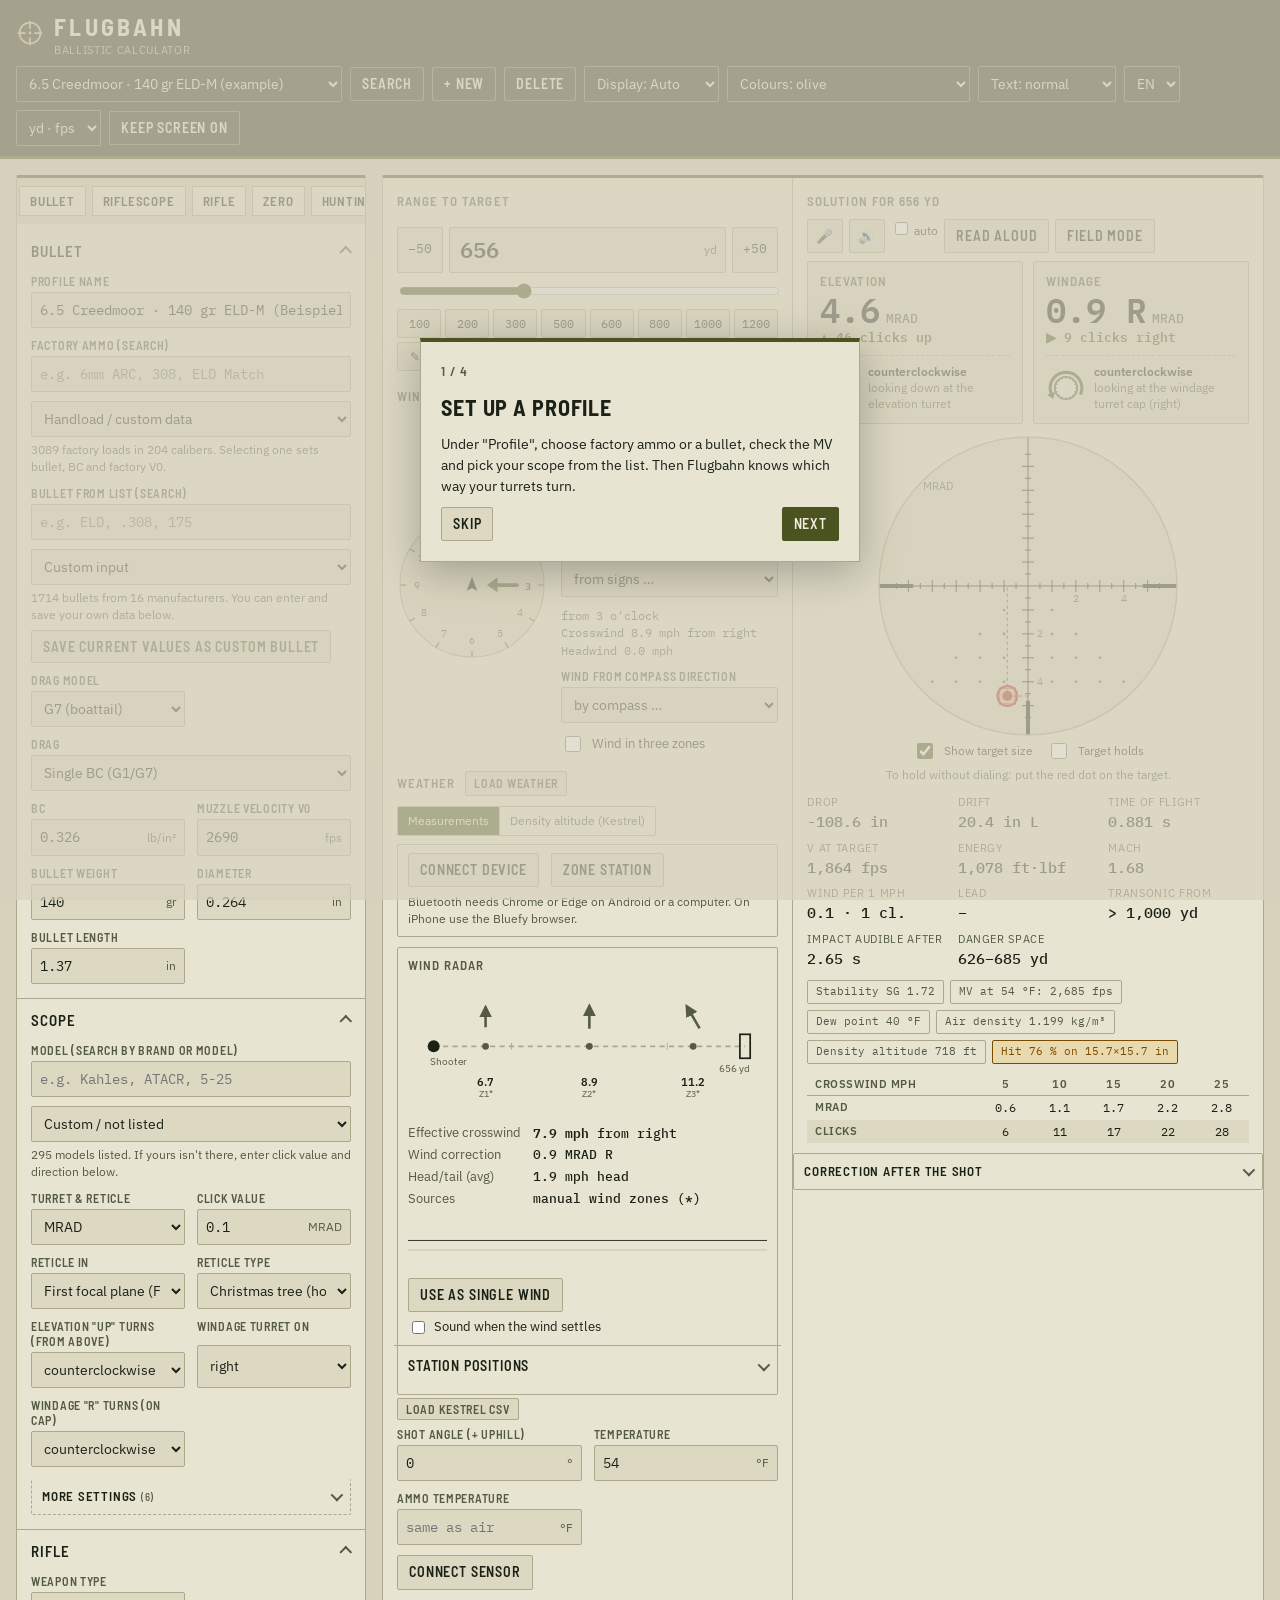
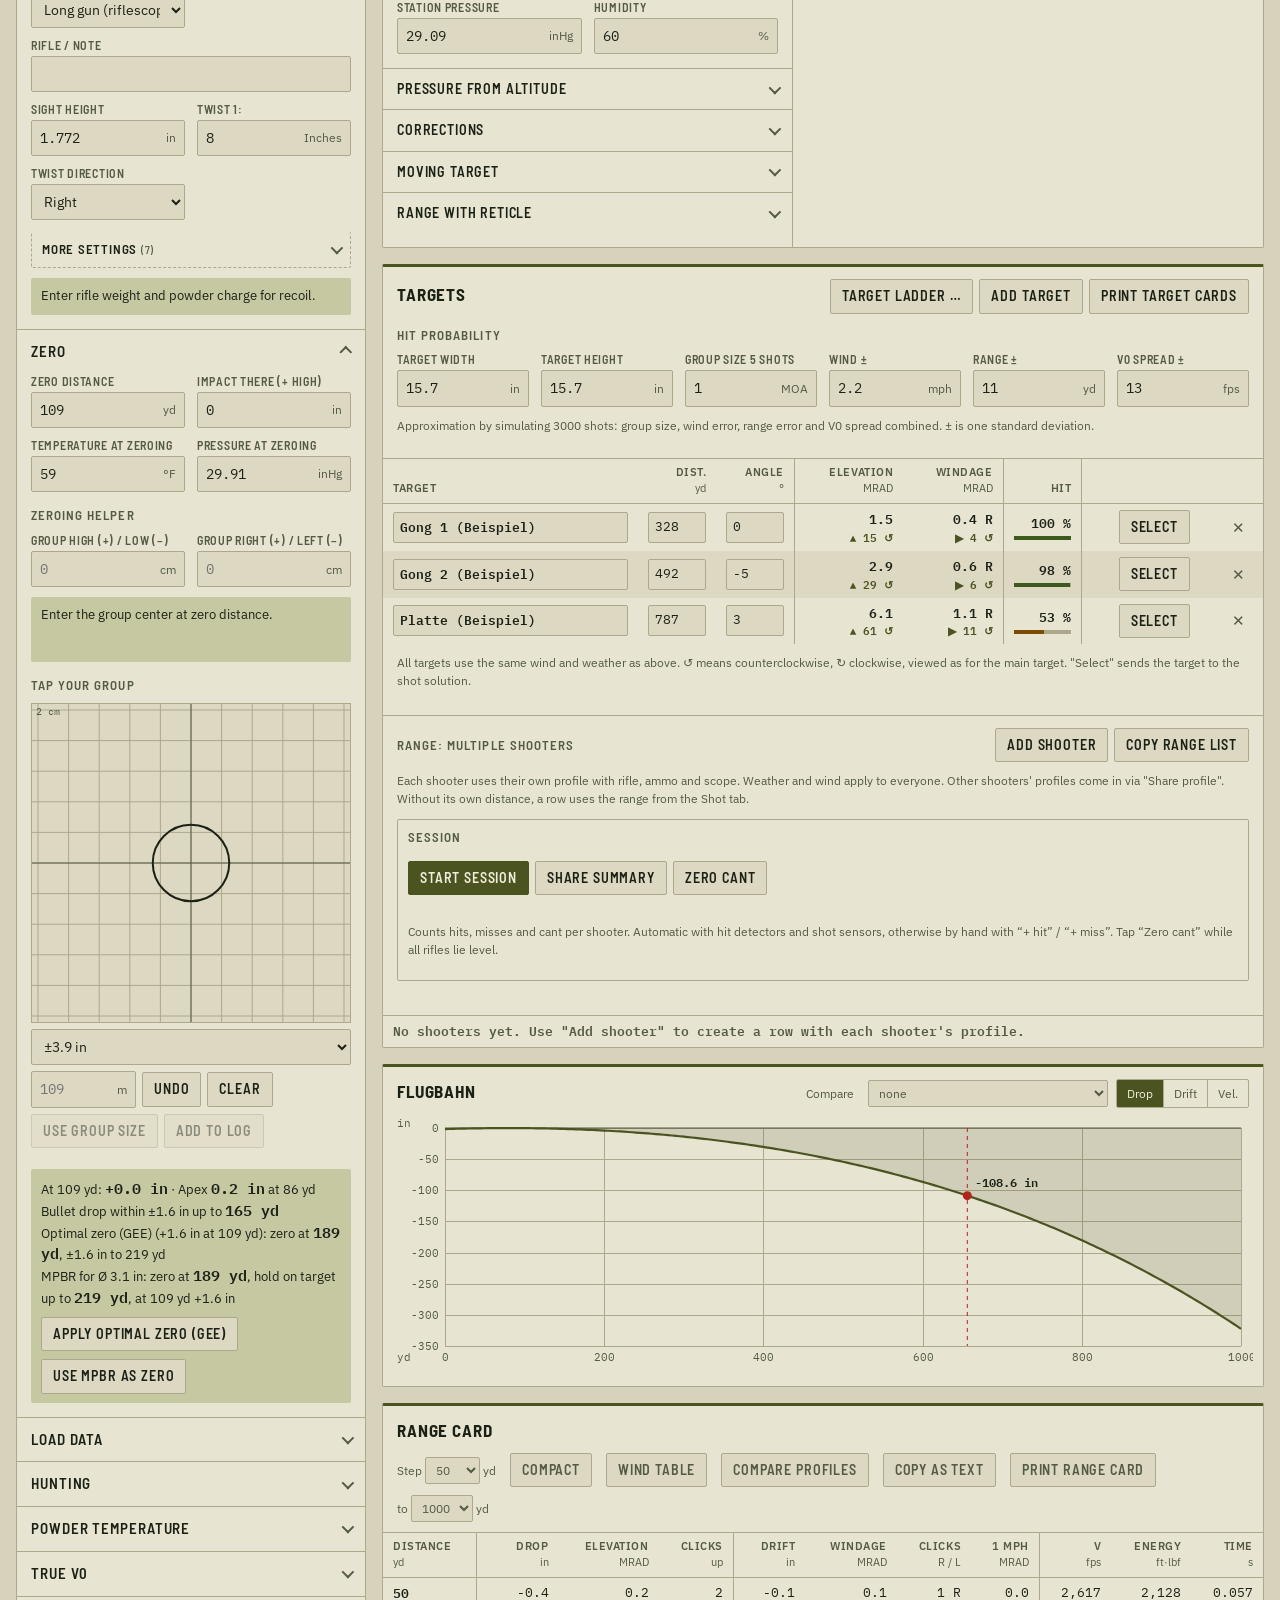
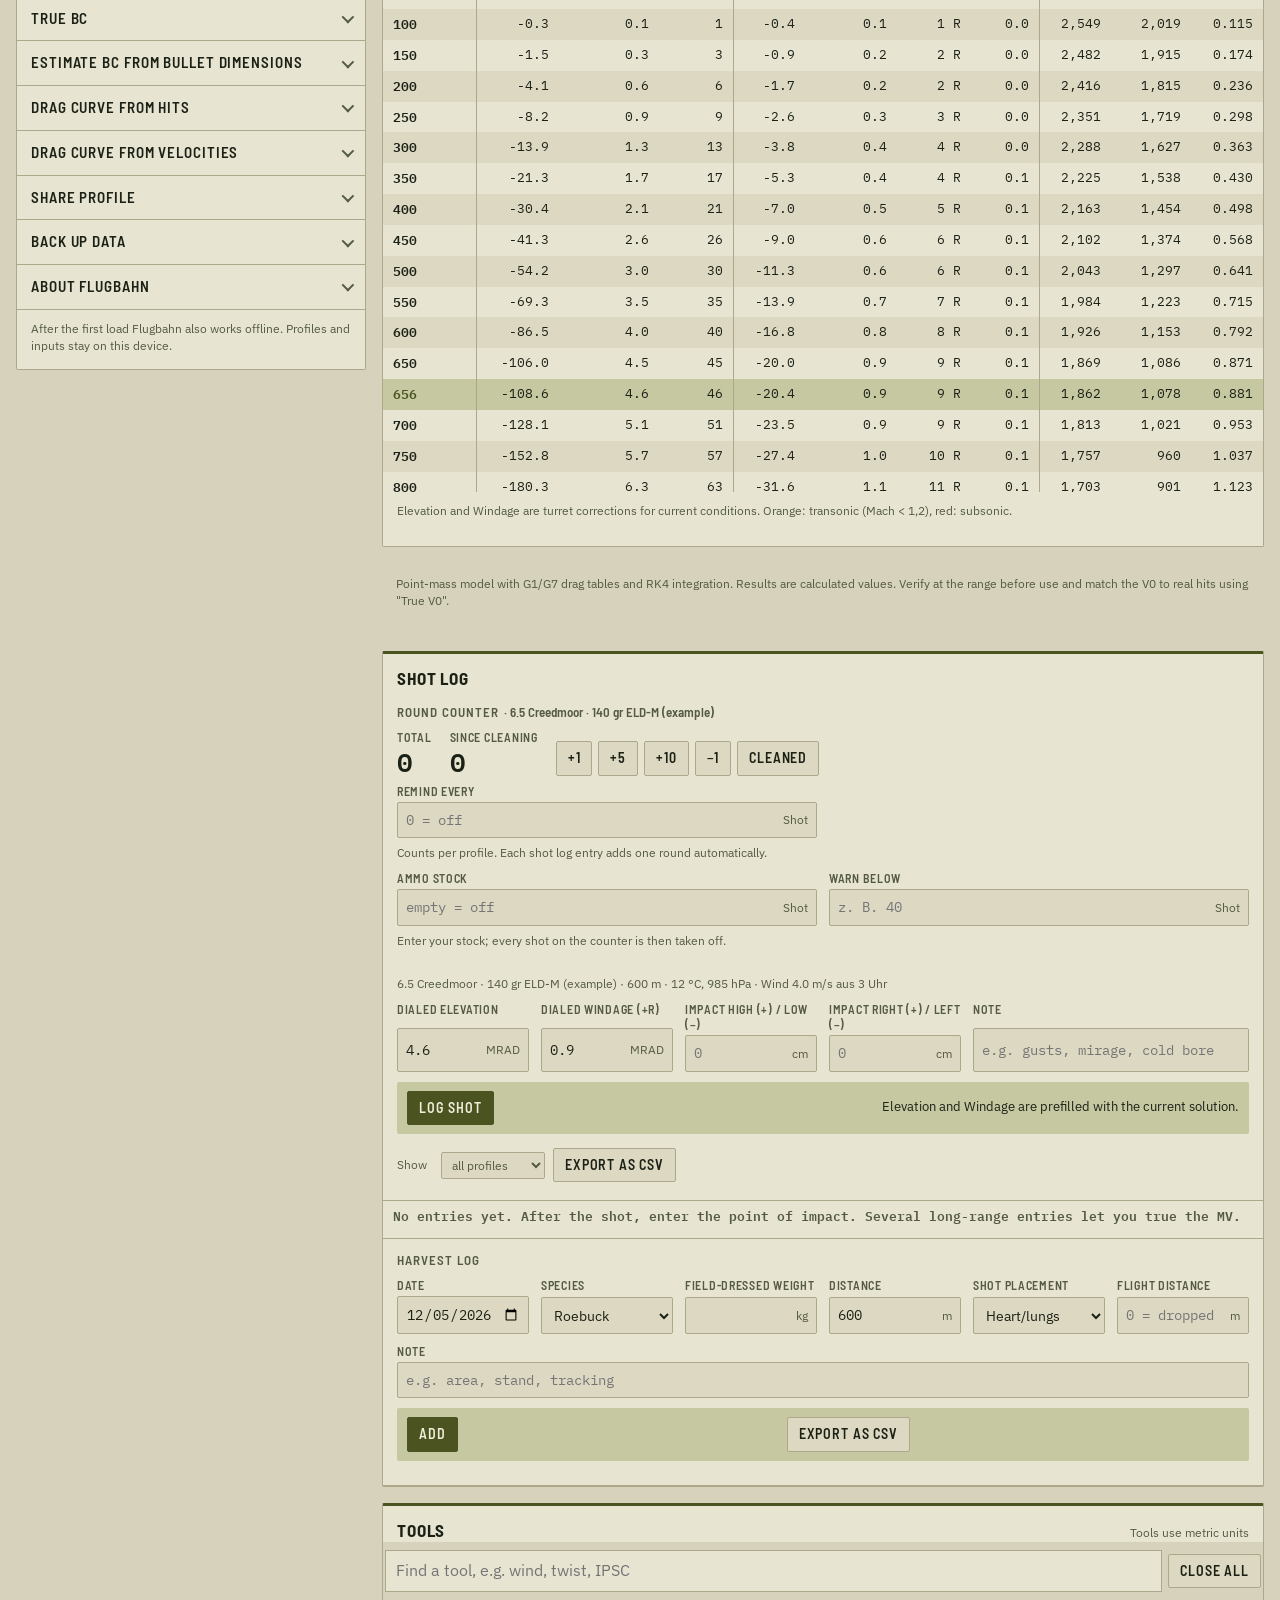
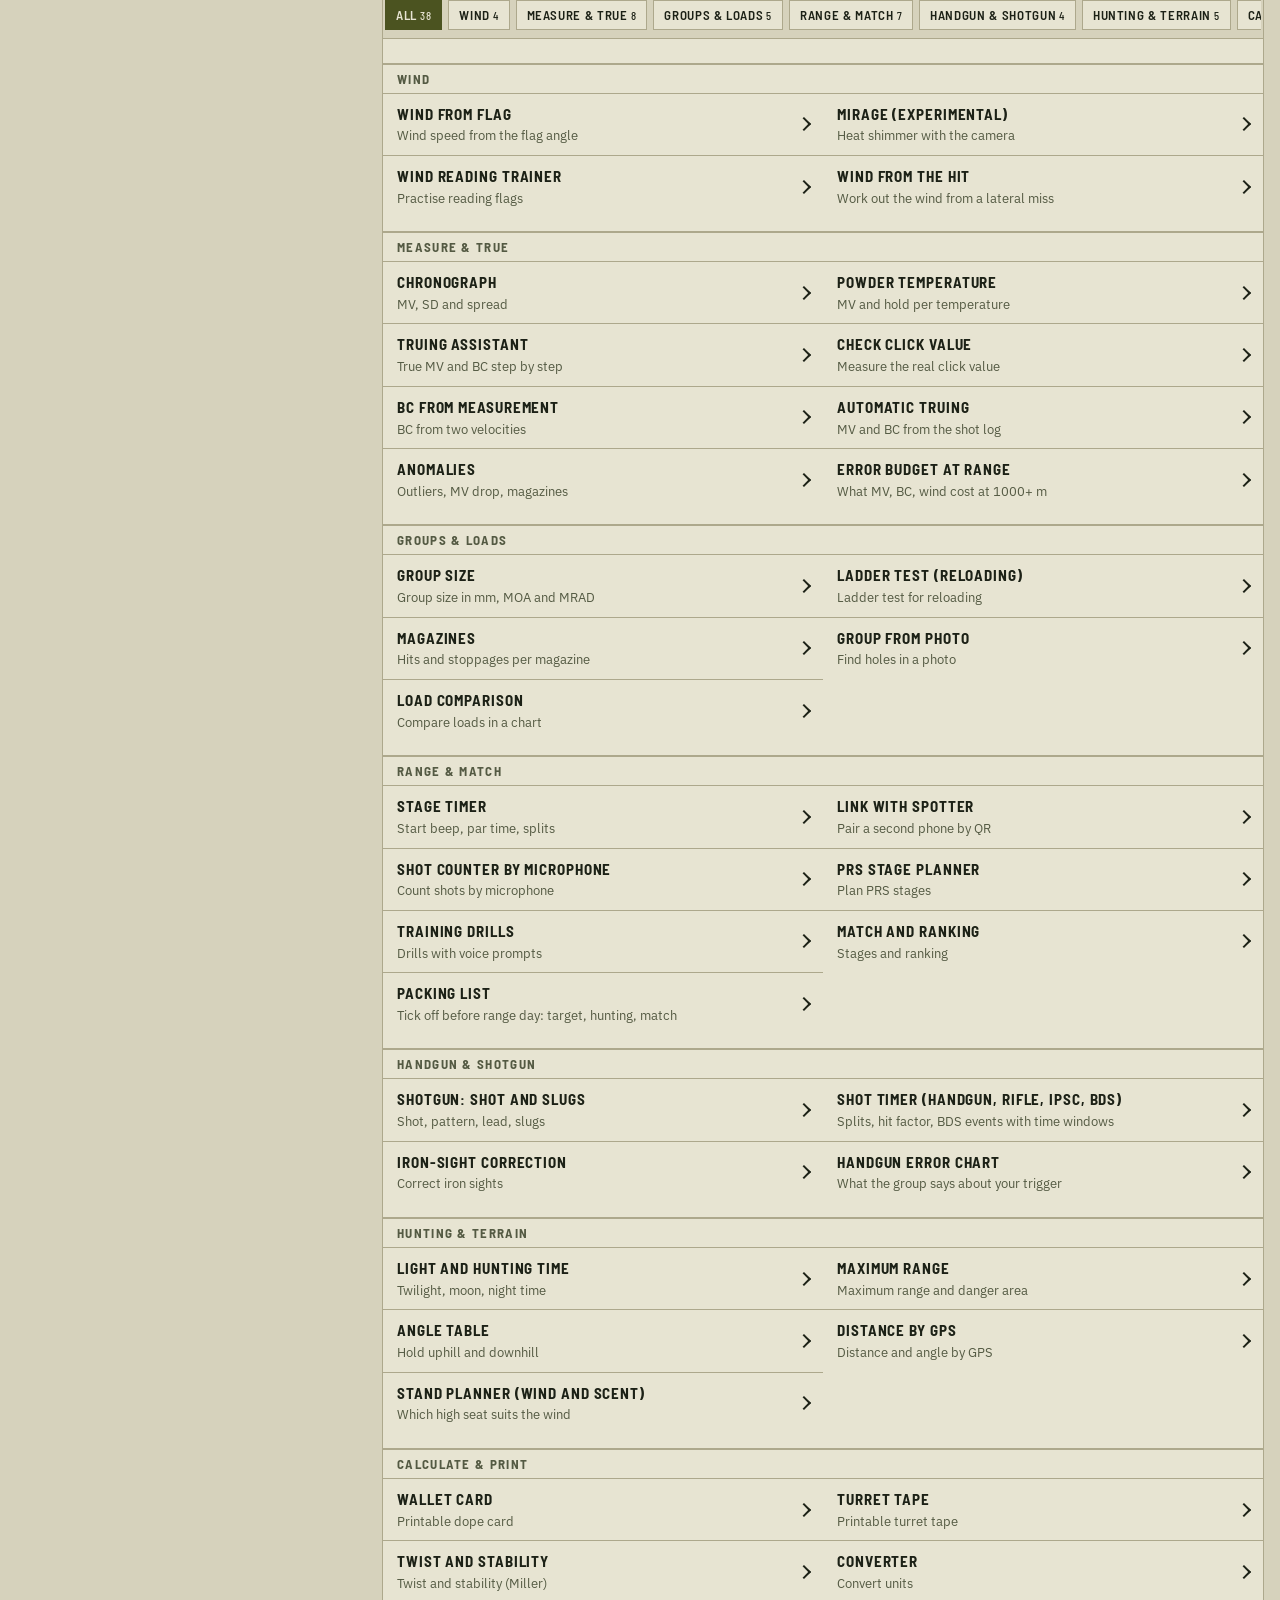
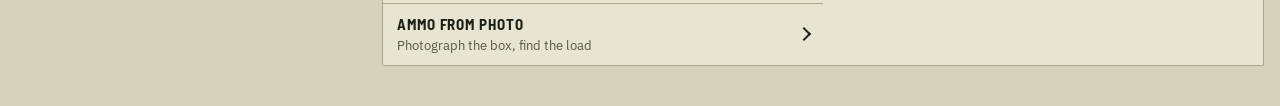
==== commit 96a421d9: "App: Läufe löschen Co-Authored-By: Claude Opus 5.5 <noreply@anthropic.com> Claude-Session: https://c" ====
--- a/app/index.html
+++ b/app/index.html
@@ -135,6 +135,9 @@
 .pk-it input:checked+span{text-decoration:line-through;color:var(--muted)}
 .pk-del{margin-left:auto;border:1px solid var(--line);background:var(--surface);color:var(--ink);width:32px;height:32px;font-size:18px;line-height:1;cursor:pointer}
 /* Wettkampf-Timer (Vollbild) */
+.sr-only{position:absolute;width:1px;height:1px;overflow:hidden;clip:rect(0 0 0 0);white-space:nowrap}
+.ct-x{background:none;border:1px solid var(--line);border-radius:4px;color:inherit;min-width:32px;min-height:32px;cursor:pointer}
+
 .ct li.ct-slow small{color:#d0402a;font-weight:700}
 .ct-meter{position:relative;height:14px;border-radius:7px;background:rgba(127,127,127,.25);overflow:hidden;margin:4px 0 6px}
 .ct-meter i{position:absolute;left:0;top:0;bottom:0;width:0;background:#3a9a4a;transition:width .05s linear}.ct-meter i.hot{background:#d0402a}
@@ -2257,7 +2260,7 @@
     <div style="display:flex;flex-wrap:wrap;gap:6px;margin-top:6px;align-items:center"><button class="btn" type="button" id="im-paste">Text importieren</button><span class="hint" id="ex-msg" style="margin:0"></span></div>
   </div></details>
   <details><summary>Über Flugbahn</summary><div class="dbody about">
-    <p style="margin:0 0 8px"><b>Flugbahn</b> · Version <span class="mono">2026.11 · 9f9801e3d0</span></p>
+    <p style="margin:0 0 8px"><b>Flugbahn</b> · Version <span class="mono">2026.11 · 9fc0a95a18</span></p>
     <p class="sec-t" style="margin-top:12px">Kurzanleitung <button class="btn" type="button" id="intro-again" style="margin-left:6px;padding:2px 8px;font-size:12px">Einführung zeigen</button><button class="btn" type="button" id="news-again" style="margin-left:6px;padding:2px 8px;font-size:12px">Neuigkeiten anzeigen</button></p>
     <ol>
       <li>Unter <b>Profil</b> Fabrikmunition oder Geschoss wählen, V0 eintragen, Zielfernrohr und Einschuss einstellen.</li>
@@ -4880,7 +4883,7 @@
   $("import-no").onclick = done;
 }
 
-const NEWS = { v: "2026-11-28t", items: ["Datensicherung enthält jetzt auch Timer-Läufe, Timer-Einstellungen, Schnellwahl-Distanzen und Stimmenwahl","Timer: nach dem Lauf Ø Split und langsamster Split (rot markiert)","Timer: „Rangliste drucken / PDF“ – Ergebnisliste zum Aushängen","Timer: „Mikro testen“ mit Pegelanzeige und Auslöseschwelle zum Einstellen der Empfindlichkeit","PRS-Stage-Uhr sagt die Restzeit mit der gewählten Aufnahme an (alle 11 Stimmen)","Fehlerbudget mit Trefferwahrscheinlichkeit: Zielgröße und Streukreis eingeben, erster Schuss und nach Korrektur","Timer-Austausch auch ohne Netz: „QR zeigen“ und „QR scannen“ (Kamera, komprimiert – ein Code reicht für etwa 90 Läufe)","Feldmodus: große Direkttasten für die Ziele der Zielreihe (mit Winkel) bzw. die eigene Schnellwahl","Timer-Ergebnisse zwischen Handys austauschen: „Code senden“ per WhatsApp, „Code einfügen“ führt alle Stages zu einer Rangliste zusammen","Timer: Signal-Lautstärke wählbar (bis sehr laut), Vibration beim Start, eigene Signaltöne werden nie als Schuss gezählt","Zielkarte drucken (Ziele): alle Ziele mit Höhe, Klicks und Wind je 1/3/5 m/s – mit Standliste je Schütze eine eigene Seite","Wettkampf-Timer: Treffer zählen wie bei IPSC (A/C/D, Miss, No-Shoot, Verfahren, Minor/Major) – Punkte und Hit Factor automatisch","Behoben: Mit gespeicherter Standliste konnte die App beim Start hängen bleiben", "Wettkampf-Timer: nächster Schütze automatisch, Rangliste je Stage (Hit Factor, Prozent wie IPSC) und Gesamt, CSV-Export","IPSC-Kommandos als englische Aufnahmen: Joe, Norman (männlich), Cori (UK), Kristin (weiblich) – offline","Drei weitere Timer-Stimmen: Karlsson (männlich), Ramona und Eva (weiblich) – jetzt 4 männliche und 3 weibliche Aufnahmen","Zwei weitere Timer-Stimmen: Thorsten energisch und Thorsten freundlich","Schusstimer: deutsche Kommandos als Open-Source-Aufnahmen (Thorsten, männlich, und Kerstin, weiblich) – klingen auf jedem Handy gleich und funktionieren offline (Timer → Einstellungen → Stimme)","Wettkampf-Timer: ruhigere Kommandos (nach „Make ready“ 3–12 s oder warten, bis die Standaufsicht tippt), beste verfügbare Stimme und Stimme wählbar, IPSC immer mit englischer Stimme", "Mikrofon wird beim Schließen des Timers, nach der Serie und im Hintergrund freigegeben","Wettkampf-Timer im Vollbild: große Zeit, Startsignal zufällig 1–4 s, IPSC-Kommandos, Echo-Filter, letzten Schuss löschen, Ergebnisse mit Hit Factor speichern und teilen","Long Range bis 1300 m: Schnellwahl der Entfernung frei einstellbar (✎), Voreinstellung bis 1200 m", "Fehlerbudget auf Distanz: was V0, BC, Wind, Temperatur und Entfernung auf 1000+ m kosten (Extras → Messen & Abgleich)", "Windradar: 4–6 Funkstationen werden ohne eingetragene Lage gleichmäßig über die Bahn verteilt","Ansitz-Planer: zeigt, welcher Hochsitz zum aktuellen Wind passt (Extras → Jagd & Gelände)","Wettkampf: BDS-Vorlagen mit allen Serien und Schießzeiten (25 m Kombi, Mehrdistanz, Zeitserie u. a.)","Zielreihe, Standliste und Schussbuch am Handy als übersichtliche Karten statt breiter Tabellen","Schusstimer sagt auf Wunsch die Kommandos an: laden, „Sind Sie bereit?“, „Achtung“, „Stopp“","Trockentraining im Schusstimer: zufällige Startsignale mit Parzeit-Ton, ohne Mikrofon", "Datenschutzerklärung jetzt auch auf Englisch","Handbuch jetzt auch auf Englisch", "Datensicherung enthält jetzt auch Schusstimer-Verlauf, Bestzeiten und Packliste","Handbuch mit Suchfeld: blendet passende Stellen ein und markiert sie","Packliste für Sport, Jagd und Wettkampf zum Abhaken (Extras → Stand & Wettkampf)", "Munitionsbestand je Profil: zählt mit dem Schusszähler herunter und warnt rechtzeitig (Buch)","Rotlicht-Modus besser lesbar: Beschriftungen mit ausreichendem Kontrast, weiterhin nachtsichtschonend","Schusstimer: Ringe je Schuss eintragen, Serienergebnis mit Abzügen und Verlauf je Disziplin","Schusstimer auch für Büchse und Flinte: BDS-Präzision, Zeitserien 40/30/20 s, Symbolscheibe, Fertigkeit, Intervall 8 s / 12 s, Mehrdistanz, Fallscheiben","Schusstimer mit BDS-Disziplinen: Präzision, Intervall (3 s / 7 s), Zeitserien, Mehrdistanz mit Sollzeit, Fallscheiben, Speed – mit Regelprüfung","Schriftgröße einstellbar: Optionen → Schrift Groß oder Sehr groß", "Schusstafel: Entfernungsspalte bleibt beim seitlichen Wischen stehen","Schnelleingabe am Handy: Entfernung und Wind direkt über der Lösung (Reiter Schuss)", "Profil aufgeräumt: Feinheiten unter „Weitere Einstellungen“, mit Hinweis wenn dort etwas geändert ist","Extras übersichtlicher: 7 Gruppen, Suchfeld und zugeklappte Werkzeuge mit Kurzbeschreibung","IPSC-Scheibe und IPSC-Mini jetzt maßgenau nach BDS-Sportordnung (Appendix B2/B3) mit C-Zone und nicht wertendem Rand", "BDS-Fallscheiben korrigiert: KK 15 cm und Großkaliber 20 cm, beide auf 25 m","Neue Kurzwaffen-Scheiben: NRA B-8, B-6, B-16, B-2, BDS-Fallscheiben, IPSC-Mini, Dot Torture", "Schusstimer mit Splits, Parzeit und Hit Factor (Extras)", "Visierkorrektur für Kimme und Korn (Extras)", "Fehlerbild-Diagnose für Kurzwaffen (Extras)", "Chronograph zum Selbstbauen: Messungen per Bluetooth direkt in die V0-Auswertung", "Wind aus dem Treffer zurückrechnen (Extras)", "Trainingsprogramme mit Sprachansage (Extras)", "Ladungsvergleich als Grafik (Extras)", "Wettkampf mit Stage-Timer und Rangliste (Extras)", "Sitzung am Stand: Treffer, Fehlschüsse und Quote je Schütze, Auswertung per WhatsApp teilen (Ziele → Sitzung)", "Verkantungswarnung mit dem Schussmelder", "Kurzwaffen: Waffenart unter Profil → Waffe, Haltepunkt in cm, Beispielprofile 9 mm und .45 ACP", "Fast 400 Kurzwaffen-Ladungen (9 mm, .45 ACP, .40, 10 mm, .380, .38, .357, .44 u. a.)", "IPSC-Scheibe mit A/C/D-Wertung", "Schussmelder am Gewehr: App erkennt, wer getroffen hat, Fehlschüsse und falsches Ziel (Standliste)", "Standliste: Ziel-Nr. je Schütze für die Treffermelder", "Farbschemata für die Bundeswehr: Heer, Luftwaffe, Marine, Cyber- und Informationsraum, Unterstützungsbereich", "8 neue Farbschemata: Flecktarn, Wüste, Ranger Green, Marine, Schwarz, Jagd, Sport, Schwarz-Rot-Gold (Optionen → Farben)", "Suche findet jetzt auch Funktionen: z. B. „Scheibe“ oder „Fühler“ eintippen und hinspringen", "Sprungleiste im Reiter Profil", "18 Zielfernrohre aus dem 2. Weltkrieg mit Entfernungstrommel (Profil → Zielfernrohr, Gruppe „Historisch“)", "70 Flintenlaufgeschosse und 31 Schrotpatronen mit Herstellerangaben (Extras → Flinte)", "Über 2600 Fabrikladungen: neu u. a. Winchester und Blaser", "Flinte: Schrot, Garbe, Vorhalt, Gefahrenbereich und Flintenlaufgeschoss (Extras)", "Funkfühler für die Patronenbox: Schuss → Korrekturen → Fühler verbinden", "Neues Profil jetzt mit „+ Neu“ oben unter der Profilauswahl", "Scheibe direkt bei „Trefferbild per Foto“ wählbar", "Trefferbild per Foto: Löcher werden automatisch gefunden (Extras)", "Automatischer Abgleich von V0 und BC aus dem Schussbuch", "Sprachsteuerung 🎤: „Entfernung 650, Wind 3 aus 9 Uhr“", "Windprognose für die nächsten 10 Sekunden im Windradar", "Munition per Foto der Schachtel erkennen", "Auffälligkeiten: Ausreißer, V0-Abfall, Magazine", "Fahnen automatisch im Kamerabild erkennen, Mirage (experimentell)", "Windlese-Trainer, Schusszähler per Mikrofon, PRS-Stage-Planer", "Vereinsmodus: Zielliste per QR teilen", "Optionaler KI-Coach mit eigenem API-Schlüssel", "Windradar: Wind aller Stationen entlang der Bahn, wirksamer Seitenwind und Schussfenster (Schuss → Messgerät)", "Treffermelder für Stahlziele mit Ton und Vibration", "Korrektur ansagen lassen (🔊 an der Lösung)", "Entfernung, Winkel und Richtung per GPS (Extras)", "Leitertest fürs Wiederladen (Extras)", "Spotter koppeln per QR-Code (Extras)", "Magazin-Statistik mit Störungen (Extras)", "Fahnenwinkel mit der Kamera messen (Extras → Wind aus Fahne)", "Chronograph-Dateien von Garmin und LabRadar laden", "Laufthermometer-Modus für den Munitionsfühler", "Funkbrücke (LoRa): Wind auf der ganzen Strecke bis 1200 m", "Bis zu drei Wetterstationen füllen die Windzonen", "Windverlauf und Schussfenster mit Ton", "Windmesser-Abgleich in der App", "Messgerät per Bluetooth verbinden (Schuss → Korrekturen)", "Munitionstemperatur getrennt von der Luft (Schuss → Korrekturen)", "Taupunkt mit Beschlagwarnung", "Scheiben von BDS, DSB und ISSF mit Ringwertung und Abweichung (Profil → Einschuss)", "Militärladungen wie M193, M80, GP 11 mit Hinweisen", "Widerstandskurve aus Treffern oder Geschwindigkeiten (Profil)", "BC aus Geschossmaßen schätzen", "Absehen der Hersteller mit echten Maßen", "Über 2400 Fabrikladungen und 1700 Geschosse", "Standliste für mehrere Schützen (Reiter Ziele)", "Lauflänge speichern: Fabrik-V0 wird automatisch umgerechnet", "Imperiale Einheiten (yd, fps, Zoll) zum Umschalten", "Kleinkaliber .22 lr, .22 WMR, .17 HMR", "E100-Prüfung nach § 19 BJagdG, Mondphase, MPBR", "Turmband und Scheckkarte zum Ausdrucken", "Schalldämpfer, Kaltlauf, Klickwert-Test, Abgleich-Assistent", "Suche, Schusszähler, Ladedaten, Stage-Timer"] };
+const NEWS = { v: "2026-11-28u", items: ["Timer: einzelne Läufe löschen (✕), Vorschläge für Stage-Namen","Datensicherung enthält jetzt auch Timer-Läufe, Timer-Einstellungen, Schnellwahl-Distanzen und Stimmenwahl","Timer: nach dem Lauf Ø Split und langsamster Split (rot markiert)","Timer: „Rangliste drucken / PDF“ – Ergebnisliste zum Aushängen","Timer: „Mikro testen“ mit Pegelanzeige und Auslöseschwelle zum Einstellen der Empfindlichkeit","PRS-Stage-Uhr sagt die Restzeit mit der gewählten Aufnahme an (alle 11 Stimmen)","Fehlerbudget mit Trefferwahrscheinlichkeit: Zielgröße und Streukreis eingeben, erster Schuss und nach Korrektur","Timer-Austausch auch ohne Netz: „QR zeigen“ und „QR scannen“ (Kamera, komprimiert – ein Code reicht für etwa 90 Läufe)","Feldmodus: große Direkttasten für die Ziele der Zielreihe (mit Winkel) bzw. die eigene Schnellwahl","Timer-Ergebnisse zwischen Handys austauschen: „Code senden“ per WhatsApp, „Code einfügen“ führt alle Stages zu einer Rangliste zusammen","Timer: Signal-Lautstärke wählbar (bis sehr laut), Vibration beim Start, eigene Signaltöne werden nie als Schuss gezählt","Zielkarte drucken (Ziele): alle Ziele mit Höhe, Klicks und Wind je 1/3/5 m/s – mit Standliste je Schütze eine eigene Seite","Wettkampf-Timer: Treffer zählen wie bei IPSC (A/C/D, Miss, No-Shoot, Verfahren, Minor/Major) – Punkte und Hit Factor automatisch","Behoben: Mit gespeicherter Standliste konnte die App beim Start hängen bleiben", "Wettkampf-Timer: nächster Schütze automatisch, Rangliste je Stage (Hit Factor, Prozent wie IPSC) und Gesamt, CSV-Export","IPSC-Kommandos als englische Aufnahmen: Joe, Norman (männlich), Cori (UK), Kristin (weiblich) – offline","Drei weitere Timer-Stimmen: Karlsson (männlich), Ramona und Eva (weiblich) – jetzt 4 männliche und 3 weibliche Aufnahmen","Zwei weitere Timer-Stimmen: Thorsten energisch und Thorsten freundlich","Schusstimer: deutsche Kommandos als Open-Source-Aufnahmen (Thorsten, männlich, und Kerstin, weiblich) – klingen auf jedem Handy gleich und funktionieren offline (Timer → Einstellungen → Stimme)","Wettkampf-Timer: ruhigere Kommandos (nach „Make ready“ 3–12 s oder warten, bis die Standaufsicht tippt), beste verfügbare Stimme und Stimme wählbar, IPSC immer mit englischer Stimme", "Mikrofon wird beim Schließen des Timers, nach der Serie und im Hintergrund freigegeben","Wettkampf-Timer im Vollbild: große Zeit, Startsignal zufällig 1–4 s, IPSC-Kommandos, Echo-Filter, letzten Schuss löschen, Ergebnisse mit Hit Factor speichern und teilen","Long Range bis 1300 m: Schnellwahl der Entfernung frei einstellbar (✎), Voreinstellung bis 1200 m", "Fehlerbudget auf Distanz: was V0, BC, Wind, Temperatur und Entfernung auf 1000+ m kosten (Extras → Messen & Abgleich)", "Windradar: 4–6 Funkstationen werden ohne eingetragene Lage gleichmäßig über die Bahn verteilt","Ansitz-Planer: zeigt, welcher Hochsitz zum aktuellen Wind passt (Extras → Jagd & Gelände)","Wettkampf: BDS-Vorlagen mit allen Serien und Schießzeiten (25 m Kombi, Mehrdistanz, Zeitserie u. a.)","Zielreihe, Standliste und Schussbuch am Handy als übersichtliche Karten statt breiter Tabellen","Schusstimer sagt auf Wunsch die Kommandos an: laden, „Sind Sie bereit?“, „Achtung“, „Stopp“","Trockentraining im Schusstimer: zufällige Startsignale mit Parzeit-Ton, ohne Mikrofon", "Datenschutzerklärung jetzt auch auf Englisch","Handbuch jetzt auch auf Englisch", "Datensicherung enthält jetzt auch Schusstimer-Verlauf, Bestzeiten und Packliste","Handbuch mit Suchfeld: blendet passende Stellen ein und markiert sie","Packliste für Sport, Jagd und Wettkampf zum Abhaken (Extras → Stand & Wettkampf)", "Munitionsbestand je Profil: zählt mit dem Schusszähler herunter und warnt rechtzeitig (Buch)","Rotlicht-Modus besser lesbar: Beschriftungen mit ausreichendem Kontrast, weiterhin nachtsichtschonend","Schusstimer: Ringe je Schuss eintragen, Serienergebnis mit Abzügen und Verlauf je Disziplin","Schusstimer auch für Büchse und Flinte: BDS-Präzision, Zeitserien 40/30/20 s, Symbolscheibe, Fertigkeit, Intervall 8 s / 12 s, Mehrdistanz, Fallscheiben","Schusstimer mit BDS-Disziplinen: Präzision, Intervall (3 s / 7 s), Zeitserien, Mehrdistanz mit Sollzeit, Fallscheiben, Speed – mit Regelprüfung","Schriftgröße einstellbar: Optionen → Schrift Groß oder Sehr groß", "Schusstafel: Entfernungsspalte bleibt beim seitlichen Wischen stehen","Schnelleingabe am Handy: Entfernung und Wind direkt über der Lösung (Reiter Schuss)", "Profil aufgeräumt: Feinheiten unter „Weitere Einstellungen“, mit Hinweis wenn dort etwas geändert ist","Extras übersichtlicher: 7 Gruppen, Suchfeld und zugeklappte Werkzeuge mit Kurzbeschreibung","IPSC-Scheibe und IPSC-Mini jetzt maßgenau nach BDS-Sportordnung (Appendix B2/B3) mit C-Zone und nicht wertendem Rand", "BDS-Fallscheiben korrigiert: KK 15 cm und Großkaliber 20 cm, beide auf 25 m","Neue Kurzwaffen-Scheiben: NRA B-8, B-6, B-16, B-2, BDS-Fallscheiben, IPSC-Mini, Dot Torture", "Schusstimer mit Splits, Parzeit und Hit Factor (Extras)", "Visierkorrektur für Kimme und Korn (Extras)", "Fehlerbild-Diagnose für Kurzwaffen (Extras)", "Chronograph zum Selbstbauen: Messungen per Bluetooth direkt in die V0-Auswertung", "Wind aus dem Treffer zurückrechnen (Extras)", "Trainingsprogramme mit Sprachansage (Extras)", "Ladungsvergleich als Grafik (Extras)", "Wettkampf mit Stage-Timer und Rangliste (Extras)", "Sitzung am Stand: Treffer, Fehlschüsse und Quote je Schütze, Auswertung per WhatsApp teilen (Ziele → Sitzung)", "Verkantungswarnung mit dem Schussmelder", "Kurzwaffen: Waffenart unter Profil → Waffe, Haltepunkt in cm, Beispielprofile 9 mm und .45 ACP", "Fast 400 Kurzwaffen-Ladungen (9 mm, .45 ACP, .40, 10 mm, .380, .38, .357, .44 u. a.)", "IPSC-Scheibe mit A/C/D-Wertung", "Schussmelder am Gewehr: App erkennt, wer getroffen hat, Fehlschüsse und falsches Ziel (Standliste)", "Standliste: Ziel-Nr. je Schütze für die Treffermelder", "Farbschemata für die Bundeswehr: Heer, Luftwaffe, Marine, Cyber- und Informationsraum, Unterstützungsbereich", "8 neue Farbschemata: Flecktarn, Wüste, Ranger Green, Marine, Schwarz, Jagd, Sport, Schwarz-Rot-Gold (Optionen → Farben)", "Suche findet jetzt auch Funktionen: z. B. „Scheibe“ oder „Fühler“ eintippen und hinspringen", "Sprungleiste im Reiter Profil", "18 Zielfernrohre aus dem 2. Weltkrieg mit Entfernungstrommel (Profil → Zielfernrohr, Gruppe „Historisch“)", "70 Flintenlaufgeschosse und 31 Schrotpatronen mit Herstellerangaben (Extras → Flinte)", "Über 2600 Fabrikladungen: neu u. a. Winchester und Blaser", "Flinte: Schrot, Garbe, Vorhalt, Gefahrenbereich und Flintenlaufgeschoss (Extras)", "Funkfühler für die Patronenbox: Schuss → Korrekturen → Fühler verbinden", "Neues Profil jetzt mit „+ Neu“ oben unter der Profilauswahl", "Scheibe direkt bei „Trefferbild per Foto“ wählbar", "Trefferbild per Foto: Löcher werden automatisch gefunden (Extras)", "Automatischer Abgleich von V0 und BC aus dem Schussbuch", "Sprachsteuerung 🎤: „Entfernung 650, Wind 3 aus 9 Uhr“", "Windprognose für die nächsten 10 Sekunden im Windradar", "Munition per Foto der Schachtel erkennen", "Auffälligkeiten: Ausreißer, V0-Abfall, Magazine", "Fahnen automatisch im Kamerabild erkennen, Mirage (experimentell)", "Windlese-Trainer, Schusszähler per Mikrofon, PRS-Stage-Planer", "Vereinsmodus: Zielliste per QR teilen", "Optionaler KI-Coach mit eigenem API-Schlüssel", "Windradar: Wind aller Stationen entlang der Bahn, wirksamer Seitenwind und Schussfenster (Schuss → Messgerät)", "Treffermelder für Stahlziele mit Ton und Vibration", "Korrektur ansagen lassen (🔊 an der Lösung)", "Entfernung, Winkel und Richtung per GPS (Extras)", "Leitertest fürs Wiederladen (Extras)", "Spotter koppeln per QR-Code (Extras)", "Magazin-Statistik mit Störungen (Extras)", "Fahnenwinkel mit der Kamera messen (Extras → Wind aus Fahne)", "Chronograph-Dateien von Garmin und LabRadar laden", "Laufthermometer-Modus für den Munitionsfühler", "Funkbrücke (LoRa): Wind auf der ganzen Strecke bis 1200 m", "Bis zu drei Wetterstationen füllen die Windzonen", "Windverlauf und Schussfenster mit Ton", "Windmesser-Abgleich in der App", "Messgerät per Bluetooth verbinden (Schuss → Korrekturen)", "Munitionstemperatur getrennt von der Luft (Schuss → Korrekturen)", "Taupunkt mit Beschlagwarnung", "Scheiben von BDS, DSB und ISSF mit Ringwertung und Abweichung (Profil → Einschuss)", "Militärladungen wie M193, M80, GP 11 mit Hinweisen", "Widerstandskurve aus Treffern oder Geschwindigkeiten (Profil)", "BC aus Geschossmaßen schätzen", "Absehen der Hersteller mit echten Maßen", "Über 2400 Fabrikladungen und 1700 Geschosse", "Standliste für mehrere Schützen (Reiter Ziele)", "Lauflänge speichern: Fabrik-V0 wird automatisch umgerechnet", "Imperiale Einheiten (yd, fps, Zoll) zum Umschalten", "Kleinkaliber .22 lr, .22 WMR, .17 HMR", "E100-Prüfung nach § 19 BJagdG, Mondphase, MPBR", "Turmband und Scheckkarte zum Ausdrucken", "Schalldämpfer, Kaltlauf, Klickwert-Test, Abgleich-Assistent", "Suche, Schusszähler, Ladedaten, Stage-Timer"] };
 function backupReminder() {
   try {
     const own = state.log.length + state.bullets.length + state.profiles.filter(p => !/\(Beispiel\)$/.test(p.name || "")).length;
@@ -4895,7 +4898,7 @@
     $("import-no").onclick = done;
   } catch (e) {}
 }
-const NEWS_EN = {"Datensicherung enthält jetzt auch Timer-Läufe, Timer-Einstellungen, Schnellwahl-Distanzen und Stimmenwahl":"Backup now also contains timer runs, timer settings, quick distances and voice choice","Timer: nach dem Lauf Ø Split und langsamster Split (rot markiert)":"Timer: after the run average split and slowest split (marked red)","Timer: „Rangliste drucken / PDF“ – Ergebnisliste zum Aushängen":"Timer: “Print ranking / PDF” – results list to post","Timer: „Mikro testen“ mit Pegelanzeige und Auslöseschwelle zum Einstellen der Empfindlichkeit":"Timer: “Test mic” with level meter and trigger threshold to set the sensitivity","PRS-Stage-Uhr sagt die Restzeit mit der gewählten Aufnahme an (alle 11 Stimmen)":"PRS stage clock calls the remaining time with the selected recording (all 11 voices)","Fehlerbudget mit Trefferwahrscheinlichkeit: Zielgröße und Streukreis eingeben, erster Schuss und nach Korrektur":"Error budget with hit probability: enter target size and group size, first shot and after correction","Timer-Austausch auch ohne Netz: „QR zeigen“ und „QR scannen“ (Kamera, komprimiert – ein Code reicht für etwa 90 Läufe)":"Timer exchange without a network: “Show QR” and “Scan QR” (camera, compressed – one code holds about 90 runs)","Feldmodus: große Direkttasten für die Ziele der Zielreihe (mit Winkel) bzw. die eigene Schnellwahl":"Field mode: large direct buttons for the targets of the ladder (with angle) or your quick distances","Timer-Ergebnisse zwischen Handys austauschen: „Code senden“ per WhatsApp, „Code einfügen“ führt alle Stages zu einer Rangliste zusammen":"Exchange timer results between phones: “Send code” via WhatsApp, “Paste code” merges all stages into one ranking","Timer: Signal-Lautstärke wählbar (bis sehr laut), Vibration beim Start, eigene Signaltöne werden nie als Schuss gezählt":"Timer: selectable signal volume (up to very loud), vibration on start, the app’s own beeps are never counted as shots","Zielkarte drucken (Ziele): alle Ziele mit Höhe, Klicks und Wind je 1/3/5 m/s – mit Standliste je Schütze eine eigene Seite":"Print target card (Targets): all targets with elevation, clicks and wind per 1/3/5 m/s on one sheet – for matches without a phone","Wettkampf-Timer: Treffer zählen wie bei IPSC (A/C/D, Miss, No-Shoot, Verfahren, Minor/Major) – Punkte und Hit Factor automatisch":"Match timer: count hits like IPSC (A/C/D, miss, no-shoot, procedural, minor/major) – points and hit factor automatically","Behoben: Mit gespeicherter Standliste konnte die App beim Start hängen bleiben":"Fixed: with a saved range list the app could hang on start","Wettkampf-Timer: nächster Schütze automatisch, Rangliste je Stage (Hit Factor, Prozent wie IPSC) und Gesamt, CSV-Export":"Match timer: next shooter automatically, ranking per stage (hit factor, percent like IPSC) and overall, CSV export","IPSC-Kommandos als englische Aufnahmen: Joe, Norman (männlich), Cori (UK), Kristin (weiblich) – offline":"IPSC commands as English recordings: Joe, Norman (male), Cori (UK), Kristin (female) – offline","Drei weitere Timer-Stimmen: Karlsson (männlich), Ramona und Eva (weiblich) – jetzt 4 männliche und 3 weibliche Aufnahmen":"Three more timer voices: Karlsson (male), Ramona and Eva (female) – now 4 male and 3 female recordings","Zwei weitere Timer-Stimmen: Thorsten energisch und Thorsten freundlich":"Two more timer voices: Thorsten energetic and Thorsten friendly","Schusstimer: deutsche Kommandos als Open-Source-Aufnahmen (Thorsten, männlich, und Kerstin, weiblich) – klingen auf jedem Handy gleich und funktionieren offline (Timer → Einstellungen → Stimme)":"Shot timer: German commands as open-source recordings (Thorsten, male, and Kerstin, female) – same quality on every phone and offline (Timer → Settings → Voice)","Wettkampf-Timer: ruhigere Kommandos (nach „Make ready“ 3–12 s oder warten, bis die Standaufsicht tippt), beste verfügbare Stimme und Stimme wählbar, IPSC immer mit englischer Stimme":"Match timer: calmer commands (3–12 s after “Make ready” or wait for the range officer’s tap), best available voice and selectable voice, IPSC always with an English voice","Mikrofon wird beim Schließen des Timers, nach der Serie und im Hintergrund freigegeben":"The microphone is released when the timer closes, after the series and in the background","Wettkampf-Timer im Vollbild: große Zeit, Startsignal zufällig 1–4 s, IPSC-Kommandos, Echo-Filter, letzten Schuss löschen, Ergebnisse mit Hit Factor speichern und teilen":"Full-screen match timer: big time, random 1–4 s start signal, IPSC commands, echo filter, delete last shot, save and share results with hit factor","Long Range bis 1300 m: Schnellwahl der Entfernung frei einstellbar (✎), Voreinstellung bis 1200 m":"Long range to 1300 m: quick distance buttons are now editable (✎), default up to 1200 m","Fehlerbudget auf Distanz: was V0, BC, Wind, Temperatur und Entfernung auf 1000+ m kosten (Extras → Messen & Abgleich)":"Error budget at range: what MV, BC, wind, temperature and range cost at 1000+ m (Extras → Measure & true)","Windradar: 4–6 Funkstationen werden ohne eingetragene Lage gleichmäßig über die Bahn verteilt":"Wind radar: 4–6 radio stations are spread evenly along the range when no position is entered","Ansitz-Planer: zeigt, welcher Hochsitz zum aktuellen Wind passt (Extras → Jagd & Gelände)":"Stand planner: shows which high seat suits the current wind (Extras → Hunting & terrain)","Wettkampf: BDS-Vorlagen mit allen Serien und Schießzeiten (25 m Kombi, Mehrdistanz, Zeitserie u. a.)":"Match: BDS templates with all series and firing times (25 m combined, multi-distance, timed series and more)","Zielreihe, Standliste und Schussbuch am Handy als übersichtliche Karten statt breiter Tabellen":"Target ladder, range list and shot log shown as clear cards on phones instead of wide tables","Schusstimer sagt auf Wunsch die Kommandos an: laden, „Sind Sie bereit?“, „Achtung“, „Stopp“":"Shot timer can announce the range commands: load, “Are you ready?”, “Attention”, “Stop”","Trockentraining im Schusstimer: zufällige Startsignale mit Parzeit-Ton, ohne Mikrofon":"Dry fire in the shot timer: random start signals with a par tone, no microphone needed","Datenschutzerklärung jetzt auch auf Englisch":"Privacy policy now also in English","Handbuch jetzt auch auf Englisch":"The manual is now available in English","Datensicherung enthält jetzt auch Schusstimer-Verlauf, Bestzeiten und Packliste":"Backups now include shot timer history, best times and the packing list","Handbuch mit Suchfeld: blendet passende Stellen ein und markiert sie":"Manual with a search box: shows and highlights matching passages","Packliste für Sport, Jagd und Wettkampf zum Abhaken (Extras → Stand & Wettkampf)":"Packing list for target shooting, hunting and matches (Extras → Range & match)","Munitionsbestand je Profil: zählt mit dem Schusszähler herunter und warnt rechtzeitig (Buch)":"Ammo stock per profile: counts down with the round counter and warns in time (Log)","Rotlicht-Modus besser lesbar: Beschriftungen mit ausreichendem Kontrast, weiterhin nachtsichtschonend":"Red-light mode easier to read: labels with sufficient contrast, still easy on night vision","Schusstimer: Ringe je Schuss eintragen, Serienergebnis mit Abzügen und Verlauf je Disziplin":"Shot timer: enter rings per shot, series score with deductions and history per event","Schusstimer auch für Büchse und Flinte: BDS-Präzision, Zeitserien 40/30/20 s, Symbolscheibe, Fertigkeit, Intervall 8 s / 12 s, Mehrdistanz, Fallscheiben":"Shot timer for rifle and shotgun too: BDS precision, timed series 40/30/20 s, symbol target, skill, interval 8 s / 12 s, multi-distance, falling plates","Schusstimer mit BDS-Disziplinen: Präzision, Intervall (3 s / 7 s), Zeitserien, Mehrdistanz mit Sollzeit, Fallscheiben, Speed – mit Regelprüfung":"Shot timer with BDS events: precision, interval (3 s on / 7 s off), timed series, multi-distance with target time, falling plates, speed – with rule checks","Schriftgröße einstellbar: Optionen → Schrift Groß oder Sehr groß":"Adjustable text size: Options → Text large or extra large","Schusstafel: Entfernungsspalte bleibt beim seitlichen Wischen stehen":"Dope table: the distance column stays put when swiping sideways","Schnelleingabe am Handy: Entfernung und Wind direkt über der Lösung (Reiter Schuss)":"Quick input on phones: distance and wind right above the solution (Shot tab)","Profil aufgeräumt: Feinheiten unter „Weitere Einstellungen“, mit Hinweis wenn dort etwas geändert ist":"Tidier profile: fine-tuning under “More settings”, flagged when something there is changed","Extras übersichtlicher: 7 Gruppen, Suchfeld und zugeklappte Werkzeuge mit Kurzbeschreibung":"Clearer Extras: 7 groups, a search box and collapsed tools with a short description","IPSC-Scheibe und IPSC-Mini jetzt maßgenau nach BDS-Sportordnung (Appendix B2/B3) mit C-Zone und nicht wertendem Rand":"IPSC Target and IPSC Mini now true to the BDS rulebook drawings (Appendix B2/B3), incl. C zone and non-scoring border","BDS-Fallscheiben korrigiert: KK 15 cm und Großkaliber 20 cm, beide auf 25 m":"BDS falling plates corrected: the rimfire plate is shot at the same distance as the centrefire plate","Neue Kurzwaffen-Scheiben: NRA B-8, B-6, B-16, B-2, BDS-Fallscheiben, IPSC-Mini, Dot Torture":"New handgun targets: NRA B-8, B-6, B-16, B-2, BDS falling plates, IPSC Mini, Dot Torture","Schusstimer mit Splits, Parzeit und Hit Factor (Extras)":"Shot timer with splits, par time and hit factor (Extras)","Visierkorrektur für Kimme und Korn (Extras)":"Iron-sight correction (Extras)","Fehlerbild-Diagnose für Kurzwaffen (Extras)":"Handgun error-chart diagnosis (Extras)","Chronograph zum Selbstbauen: Messungen per Bluetooth direkt in die V0-Auswertung":"DIY chronograph: readings go straight into the MV analysis via Bluetooth","Wind aus dem Treffer zurückrechnen (Extras)":"Work out the wind from the hit (Extras)","Trainingsprogramme mit Sprachansage (Extras)":"Training drills with voice prompts (Extras)","Ladungsvergleich als Grafik (Extras)":"Load comparison chart (Extras)","Wettkampf mit Stage-Timer und Rangliste (Extras)":"Match with stage timer and ranking (Extras)","Sitzung am Stand: Treffer, Fehlschüsse und Quote je Schütze, Auswertung per WhatsApp teilen (Ziele → Sitzung)":"Range session: hits, misses and hit rate per shooter, share the summary via WhatsApp (Targets → Session)","Verkantungswarnung mit dem Schussmelder":"Cant warning with the shot sensor","Kurzwaffen: Waffenart unter Profil → Waffe, Haltepunkt in cm, Beispielprofile 9 mm und .45 ACP":"Handguns: weapon type under Profile → Rifle, hold in cm, sample profiles 9 mm and .45 ACP","Fast 400 Kurzwaffen-Ladungen (9 mm, .45 ACP, .40, 10 mm, .380, .38, .357, .44 u. a.)":"Almost 400 handgun loads (9mm, .45 ACP, .40, 10mm Auto, .380, .38, .357, .44 and more)","IPSC-Scheibe mit A/C/D-Wertung":"IPSC target with A/C/D scoring","Schussmelder am Gewehr: App erkennt, wer getroffen hat, Fehlschüsse und falsches Ziel (Standliste)":"Shot sensor on the rifle: the app knows who hit, misses and wrong targets (range list)","Standliste: Ziel-Nr. je Schütze für die Treffermelder":"Range list: target number per shooter for the hit detectors","Farbschemata für die Bundeswehr: Heer, Luftwaffe, Marine, Cyber- und Informationsraum, Unterstützungsbereich":"Bundeswehr colour schemes: Army, Air Force, Navy, Cyber and Information Domain, Support area","8 neue Farbschemata: Flecktarn, Wüste, Ranger Green, Marine, Schwarz, Jagd, Sport, Schwarz-Rot-Gold (Optionen → Farben)":"8 new colour schemes: Flecktarn, desert, ranger green, navy, black, hunting, sport, black-red-gold (Options → Colours)","Suche findet jetzt auch Funktionen: z. B. „Scheibe“ oder „Fühler“ eintippen und hinspringen": "Search now finds functions too: type e.g. “target” or “sensor” and jump there", "Sprungleiste im Reiter Profil": "Section bar on the Profile tab", "18 Zielfernrohre aus dem 2. Weltkrieg mit Entfernungstrommel (Profil → Zielfernrohr, Gruppe „Historisch“)": "18 WWII riflescopes with range drum (Profile → Riflescope, group “Historisch (2. Weltkrieg)”)", "70 Flintenlaufgeschosse und 31 Schrotpatronen mit Herstellerangaben (Extras → Flinte)": "70 slugs and 31 shotshells with maker data (Extras → Shotgun)", "Über 2600 Fabrikladungen: neu u. a. Winchester und Blaser": "2,600+ factory loads: new incl. Winchester and Blaser", "Flinte: Schrot, Garbe, Vorhalt, Gefahrenbereich und Flintenlaufgeschoss (Extras)": "Shotgun: shot, pattern, lead, danger zone and slugs (Extras)", "Funkfühler für die Patronenbox: Schuss → Korrekturen → Fühler verbinden": "Wireless ammo-box sensor: Shot → Corrections → Connect sensor", "Neues Profil jetzt mit „+ Neu“ oben unter der Profilauswahl": "New profile now via “+ New” below the profile picker", "Scheibe direkt bei „Trefferbild per Foto“ wählbar": "Target face selectable right in “Group from photo”", "Trefferbild per Foto: Löcher werden automatisch gefunden (Extras)": "Group from photo: holes are found automatically (Extras)", "Automatischer Abgleich von V0 und BC aus dem Schussbuch": "Automatic MV and BC truing from the shot log", "Sprachsteuerung 🎤: „Entfernung 650, Wind 3 aus 9 Uhr“": "Voice control 🎤: “distance 650, wind 3 from 9 o'clock”"};
+const NEWS_EN = {"Timer: einzelne Läufe löschen (✕), Vorschläge für Stage-Namen":"Timer: delete single runs (✕), suggestions for stage names","Datensicherung enthält jetzt auch Timer-Läufe, Timer-Einstellungen, Schnellwahl-Distanzen und Stimmenwahl":"Backup now also contains timer runs, timer settings, quick distances and voice choice","Timer: nach dem Lauf Ø Split und langsamster Split (rot markiert)":"Timer: after the run average split and slowest split (marked red)","Timer: „Rangliste drucken / PDF“ – Ergebnisliste zum Aushängen":"Timer: “Print ranking / PDF” – results list to post","Timer: „Mikro testen“ mit Pegelanzeige und Auslöseschwelle zum Einstellen der Empfindlichkeit":"Timer: “Test mic” with level meter and trigger threshold to set the sensitivity","PRS-Stage-Uhr sagt die Restzeit mit der gewählten Aufnahme an (alle 11 Stimmen)":"PRS stage clock calls the remaining time with the selected recording (all 11 voices)","Fehlerbudget mit Trefferwahrscheinlichkeit: Zielgröße und Streukreis eingeben, erster Schuss und nach Korrektur":"Error budget with hit probability: enter target size and group size, first shot and after correction","Timer-Austausch auch ohne Netz: „QR zeigen“ und „QR scannen“ (Kamera, komprimiert – ein Code reicht für etwa 90 Läufe)":"Timer exchange without a network: “Show QR” and “Scan QR” (camera, compressed – one code holds about 90 runs)","Feldmodus: große Direkttasten für die Ziele der Zielreihe (mit Winkel) bzw. die eigene Schnellwahl":"Field mode: large direct buttons for the targets of the ladder (with angle) or your quick distances","Timer-Ergebnisse zwischen Handys austauschen: „Code senden“ per WhatsApp, „Code einfügen“ führt alle Stages zu einer Rangliste zusammen":"Exchange timer results between phones: “Send code” via WhatsApp, “Paste code” merges all stages into one ranking","Timer: Signal-Lautstärke wählbar (bis sehr laut), Vibration beim Start, eigene Signaltöne werden nie als Schuss gezählt":"Timer: selectable signal volume (up to very loud), vibration on start, the app’s own beeps are never counted as shots","Zielkarte drucken (Ziele): alle Ziele mit Höhe, Klicks und Wind je 1/3/5 m/s – mit Standliste je Schütze eine eigene Seite":"Print target card (Targets): all targets with elevation, clicks and wind per 1/3/5 m/s on one sheet – for matches without a phone","Wettkampf-Timer: Treffer zählen wie bei IPSC (A/C/D, Miss, No-Shoot, Verfahren, Minor/Major) – Punkte und Hit Factor automatisch":"Match timer: count hits like IPSC (A/C/D, miss, no-shoot, procedural, minor/major) – points and hit factor automatically","Behoben: Mit gespeicherter Standliste konnte die App beim Start hängen bleiben":"Fixed: with a saved range list the app could hang on start","Wettkampf-Timer: nächster Schütze automatisch, Rangliste je Stage (Hit Factor, Prozent wie IPSC) und Gesamt, CSV-Export":"Match timer: next shooter automatically, ranking per stage (hit factor, percent like IPSC) and overall, CSV export","IPSC-Kommandos als englische Aufnahmen: Joe, Norman (männlich), Cori (UK), Kristin (weiblich) – offline":"IPSC commands as English recordings: Joe, Norman (male), Cori (UK), Kristin (female) – offline","Drei weitere Timer-Stimmen: Karlsson (männlich), Ramona und Eva (weiblich) – jetzt 4 männliche und 3 weibliche Aufnahmen":"Three more timer voices: Karlsson (male), Ramona and Eva (female) – now 4 male and 3 female recordings","Zwei weitere Timer-Stimmen: Thorsten energisch und Thorsten freundlich":"Two more timer voices: Thorsten energetic and Thorsten friendly","Schusstimer: deutsche Kommandos als Open-Source-Aufnahmen (Thorsten, männlich, und Kerstin, weiblich) – klingen auf jedem Handy gleich und funktionieren offline (Timer → Einstellungen → Stimme)":"Shot timer: German commands as open-source recordings (Thorsten, male, and Kerstin, female) – same quality on every phone and offline (Timer → Settings → Voice)","Wettkampf-Timer: ruhigere Kommandos (nach „Make ready“ 3–12 s oder warten, bis die Standaufsicht tippt), beste verfügbare Stimme und Stimme wählbar, IPSC immer mit englischer Stimme":"Match timer: calmer commands (3–12 s after “Make ready” or wait for the range officer’s tap), best available voice and selectable voice, IPSC always with an English voice","Mikrofon wird beim Schließen des Timers, nach der Serie und im Hintergrund freigegeben":"The microphone is released when the timer closes, after the series and in the background","Wettkampf-Timer im Vollbild: große Zeit, Startsignal zufällig 1–4 s, IPSC-Kommandos, Echo-Filter, letzten Schuss löschen, Ergebnisse mit Hit Factor speichern und teilen":"Full-screen match timer: big time, random 1–4 s start signal, IPSC commands, echo filter, delete last shot, save and share results with hit factor","Long Range bis 1300 m: Schnellwahl der Entfernung frei einstellbar (✎), Voreinstellung bis 1200 m":"Long range to 1300 m: quick distance buttons are now editable (✎), default up to 1200 m","Fehlerbudget auf Distanz: was V0, BC, Wind, Temperatur und Entfernung auf 1000+ m kosten (Extras → Messen & Abgleich)":"Error budget at range: what MV, BC, wind, temperature and range cost at 1000+ m (Extras → Measure & true)","Windradar: 4–6 Funkstationen werden ohne eingetragene Lage gleichmäßig über die Bahn verteilt":"Wind radar: 4–6 radio stations are spread evenly along the range when no position is entered","Ansitz-Planer: zeigt, welcher Hochsitz zum aktuellen Wind passt (Extras → Jagd & Gelände)":"Stand planner: shows which high seat suits the current wind (Extras → Hunting & terrain)","Wettkampf: BDS-Vorlagen mit allen Serien und Schießzeiten (25 m Kombi, Mehrdistanz, Zeitserie u. a.)":"Match: BDS templates with all series and firing times (25 m combined, multi-distance, timed series and more)","Zielreihe, Standliste und Schussbuch am Handy als übersichtliche Karten statt breiter Tabellen":"Target ladder, range list and shot log shown as clear cards on phones instead of wide tables","Schusstimer sagt auf Wunsch die Kommandos an: laden, „Sind Sie bereit?“, „Achtung“, „Stopp“":"Shot timer can announce the range commands: load, “Are you ready?”, “Attention”, “Stop”","Trockentraining im Schusstimer: zufällige Startsignale mit Parzeit-Ton, ohne Mikrofon":"Dry fire in the shot timer: random start signals with a par tone, no microphone needed","Datenschutzerklärung jetzt auch auf Englisch":"Privacy policy now also in English","Handbuch jetzt auch auf Englisch":"The manual is now available in English","Datensicherung enthält jetzt auch Schusstimer-Verlauf, Bestzeiten und Packliste":"Backups now include shot timer history, best times and the packing list","Handbuch mit Suchfeld: blendet passende Stellen ein und markiert sie":"Manual with a search box: shows and highlights matching passages","Packliste für Sport, Jagd und Wettkampf zum Abhaken (Extras → Stand & Wettkampf)":"Packing list for target shooting, hunting and matches (Extras → Range & match)","Munitionsbestand je Profil: zählt mit dem Schusszähler herunter und warnt rechtzeitig (Buch)":"Ammo stock per profile: counts down with the round counter and warns in time (Log)","Rotlicht-Modus besser lesbar: Beschriftungen mit ausreichendem Kontrast, weiterhin nachtsichtschonend":"Red-light mode easier to read: labels with sufficient contrast, still easy on night vision","Schusstimer: Ringe je Schuss eintragen, Serienergebnis mit Abzügen und Verlauf je Disziplin":"Shot timer: enter rings per shot, series score with deductions and history per event","Schusstimer auch für Büchse und Flinte: BDS-Präzision, Zeitserien 40/30/20 s, Symbolscheibe, Fertigkeit, Intervall 8 s / 12 s, Mehrdistanz, Fallscheiben":"Shot timer for rifle and shotgun too: BDS precision, timed series 40/30/20 s, symbol target, skill, interval 8 s / 12 s, multi-distance, falling plates","Schusstimer mit BDS-Disziplinen: Präzision, Intervall (3 s / 7 s), Zeitserien, Mehrdistanz mit Sollzeit, Fallscheiben, Speed – mit Regelprüfung":"Shot timer with BDS events: precision, interval (3 s on / 7 s off), timed series, multi-distance with target time, falling plates, speed – with rule checks","Schriftgröße einstellbar: Optionen → Schrift Groß oder Sehr groß":"Adjustable text size: Options → Text large or extra large","Schusstafel: Entfernungsspalte bleibt beim seitlichen Wischen stehen":"Dope table: the distance column stays put when swiping sideways","Schnelleingabe am Handy: Entfernung und Wind direkt über der Lösung (Reiter Schuss)":"Quick input on phones: distance and wind right above the solution (Shot tab)","Profil aufgeräumt: Feinheiten unter „Weitere Einstellungen“, mit Hinweis wenn dort etwas geändert ist":"Tidier profile: fine-tuning under “More settings”, flagged when something there is changed","Extras übersichtlicher: 7 Gruppen, Suchfeld und zugeklappte Werkzeuge mit Kurzbeschreibung":"Clearer Extras: 7 groups, a search box and collapsed tools with a short description","IPSC-Scheibe und IPSC-Mini jetzt maßgenau nach BDS-Sportordnung (Appendix B2/B3) mit C-Zone und nicht wertendem Rand":"IPSC Target and IPSC Mini now true to the BDS rulebook drawings (Appendix B2/B3), incl. C zone and non-scoring border","BDS-Fallscheiben korrigiert: KK 15 cm und Großkaliber 20 cm, beide auf 25 m":"BDS falling plates corrected: the rimfire plate is shot at the same distance as the centrefire plate","Neue Kurzwaffen-Scheiben: NRA B-8, B-6, B-16, B-2, BDS-Fallscheiben, IPSC-Mini, Dot Torture":"New handgun targets: NRA B-8, B-6, B-16, B-2, BDS falling plates, IPSC Mini, Dot Torture","Schusstimer mit Splits, Parzeit und Hit Factor (Extras)":"Shot timer with splits, par time and hit factor (Extras)","Visierkorrektur für Kimme und Korn (Extras)":"Iron-sight correction (Extras)","Fehlerbild-Diagnose für Kurzwaffen (Extras)":"Handgun error-chart diagnosis (Extras)","Chronograph zum Selbstbauen: Messungen per Bluetooth direkt in die V0-Auswertung":"DIY chronograph: readings go straight into the MV analysis via Bluetooth","Wind aus dem Treffer zurückrechnen (Extras)":"Work out the wind from the hit (Extras)","Trainingsprogramme mit Sprachansage (Extras)":"Training drills with voice prompts (Extras)","Ladungsvergleich als Grafik (Extras)":"Load comparison chart (Extras)","Wettkampf mit Stage-Timer und Rangliste (Extras)":"Match with stage timer and ranking (Extras)","Sitzung am Stand: Treffer, Fehlschüsse und Quote je Schütze, Auswertung per WhatsApp teilen (Ziele → Sitzung)":"Range session: hits, misses and hit rate per shooter, share the summary via WhatsApp (Targets → Session)","Verkantungswarnung mit dem Schussmelder":"Cant warning with the shot sensor","Kurzwaffen: Waffenart unter Profil → Waffe, Haltepunkt in cm, Beispielprofile 9 mm und .45 ACP":"Handguns: weapon type under Profile → Rifle, hold in cm, sample profiles 9 mm and .45 ACP","Fast 400 Kurzwaffen-Ladungen (9 mm, .45 ACP, .40, 10 mm, .380, .38, .357, .44 u. a.)":"Almost 400 handgun loads (9mm, .45 ACP, .40, 10mm Auto, .380, .38, .357, .44 and more)","IPSC-Scheibe mit A/C/D-Wertung":"IPSC target with A/C/D scoring","Schussmelder am Gewehr: App erkennt, wer getroffen hat, Fehlschüsse und falsches Ziel (Standliste)":"Shot sensor on the rifle: the app knows who hit, misses and wrong targets (range list)","Standliste: Ziel-Nr. je Schütze für die Treffermelder":"Range list: target number per shooter for the hit detectors","Farbschemata für die Bundeswehr: Heer, Luftwaffe, Marine, Cyber- und Informationsraum, Unterstützungsbereich":"Bundeswehr colour schemes: Army, Air Force, Navy, Cyber and Information Domain, Support area","8 neue Farbschemata: Flecktarn, Wüste, Ranger Green, Marine, Schwarz, Jagd, Sport, Schwarz-Rot-Gold (Optionen → Farben)":"8 new colour schemes: Flecktarn, desert, ranger green, navy, black, hunting, sport, black-red-gold (Options → Colours)","Suche findet jetzt auch Funktionen: z. B. „Scheibe“ oder „Fühler“ eintippen und hinspringen": "Search now finds functions too: type e.g. “target” or “sensor” and jump there", "Sprungleiste im Reiter Profil": "Section bar on the Profile tab", "18 Zielfernrohre aus dem 2. Weltkrieg mit Entfernungstrommel (Profil → Zielfernrohr, Gruppe „Historisch“)": "18 WWII riflescopes with range drum (Profile → Riflescope, group “Historisch (2. Weltkrieg)”)", "70 Flintenlaufgeschosse und 31 Schrotpatronen mit Herstellerangaben (Extras → Flinte)": "70 slugs and 31 shotshells with maker data (Extras → Shotgun)", "Über 2600 Fabrikladungen: neu u. a. Winchester und Blaser": "2,600+ factory loads: new incl. Winchester and Blaser", "Flinte: Schrot, Garbe, Vorhalt, Gefahrenbereich und Flintenlaufgeschoss (Extras)": "Shotgun: shot, pattern, lead, danger zone and slugs (Extras)", "Funkfühler für die Patronenbox: Schuss → Korrekturen → Fühler verbinden": "Wireless ammo-box sensor: Shot → Corrections → Connect sensor", "Neues Profil jetzt mit „+ Neu“ oben unter der Profilauswahl": "New profile now via “+ New” below the profile picker", "Scheibe direkt bei „Trefferbild per Foto“ wählbar": "Target face selectable right in “Group from photo”", "Trefferbild per Foto: Löcher werden automatisch gefunden (Extras)": "Group from photo: holes are found automatically (Extras)", "Automatischer Abgleich von V0 und BC aus dem Schussbuch": "Automatic MV and BC truing from the shot log", "Sprachsteuerung 🎤: „Entfernung 650, Wind 3 aus 9 Uhr“": "Voice control 🎤: “distance 650, wind 3 from 9 o'clock”"};
 function showNews() {
   let seen = ""; try { seen = localStorage.getItem("flugbahn.news") || ""; } catch (e) { return; }
   if (seen === NEWS.v) return;
@@ -7330,7 +7333,7 @@
     return;
   }
   const L = ct.res.slice().reverse().slice(0, 50);
-  box.innerHTML = `<table class="mini"><thead><tr><th style="text-align:left">${tr("Schütze", "Shooter")}</th><th>${tr("Zeit", "Time")}</th><th>${tr("Schuss", "Shots")}</th><th>${tr("Punkte", "Points")}</th><th>HF</th></tr></thead><tbody>${L.map(r => `<tr><td style="text-align:left">${escH(r.name || "–")}${r.stage ? ` <small>${escH(r.stage)}</small>` : ""}</td><td>${nf(r.t, 2)}</td><td>${r.n}</td><td>${r.pts != null ? r.pts : "–"}</td><td><b>${r.hf != null ? nf(r.hf, 4) : "–"}</b></td></tr>`).join("")}</tbody></table>`;
+  box.innerHTML = `<table class="mini"><thead><tr><th style="text-align:left">${tr("Schütze", "Shooter")}</th><th>${tr("Zeit", "Time")}</th><th>${tr("Schuss", "Shots")}</th><th>${tr("Punkte", "Points")}</th><th>HF</th><th><span class="sr-only">${tr("Löschen", "Delete")}</span></th></tr></thead><tbody>${L.map(r => `<tr><td style="text-align:left">${escH(r.name || "–")}${r.stage ? ` <small>${escH(r.stage)}</small>` : ""}</td><td>${nf(r.t, 2)}</td><td>${r.n}</td><td>${r.pts != null ? r.pts : "–"}</td><td><b>${r.hf != null ? nf(r.hf, 4) : "–"}</b></td><td><button type="button" class="ct-x" data-ctdel="${r.d}" aria-label="${escH(tr(`Lauf von ${r.name || "–"} löschen`, `Delete run of ${r.name || "–"}`))}">✕</button></td></tr>`).join("")}</tbody></table>`;
 }
 function initWettkampfTimer() {
   document.body.insertAdjacentHTML("beforeend", `<div id="ct" class="ct" hidden role="dialog" aria-modal="true" aria-label="${tr("Wettkampf-Timer", "Match timer")}">
@@ -7427,6 +7430,10 @@
     const days = [...new Set(ct.res.map(r => new Date(r.d).toLocaleDateString(LOCALE)))];
     pr.innerHTML = `<h1>${tr("Ergebnisliste", "Results")}</h1><p>${escH(days.join(", "))} · ${tr(`${ct.res.length} Läufe`, `${ct.res.length} runs`)} · ${tr("Wertung: je Stage bester Lauf, bester Hit Factor = 100 %", "Scoring: best run per stage, best hit factor = 100 %")}</p>${html}<p style="font-size:10px;margin-top:10px">Flugbahn · ${new Date().toLocaleString(LOCALE)}</p>`;
     document.body.classList.add("print-ctrank"); setTimeout(() => { window.print(); setTimeout(() => document.body.classList.remove("print-ctrank"), 500); }, 60); });
+  // einzelnen Lauf löschen (z. B. falscher Schütze); Rückfrage mit Name und Zeit
+  $("ct-res").addEventListener("click", e => { const btn = e.target.closest("[data-ctdel]"); if (!btn) return; const d = +btn.dataset.ctdel, k = ct.res.findIndex(r => r.d === d); if (k < 0) return; const r = ct.res[k];
+    if (!confirm(tr(`Lauf von ${r.name || "–"} (${nf(r.t, 2)} s${r.stage ? ", " + r.stage : ""}) löschen?`, `Delete run of ${r.name || "–"} (${nf(r.t, 2)} s${r.stage ? ", " + r.stage : ""})?`))) return;
+    ct.res.splice(k, 1); ctSaveRes(); ctResRender(); $("ct-info").textContent = tr("Lauf gelöscht.", "Run deleted."); });
   $("ct-view").addEventListener("click", () => { ct.view = ct.view === "rank" ? "" : "rank"; $("ct-view").textContent = ct.view === "rank" ? tr("Alle Läufe", "All runs") : tr("Rangliste", "Ranking"); ctResRender(); });
   $("ct-csv").addEventListener("click", async () => { if (!ct.res.length) return; const csv = ctCsv(), name = `flugbahn-timer-${new Date().toISOString().slice(0, 10)}.csv`;
     try { const f = new File([csv], name, { type: "text/csv" }); if (navigator.canShare && navigator.canShare({ files: [f] })) { await navigator.share({ files: [f], title: name }); return; } } catch (e) { if (e && e.name === "AbortError") return; }
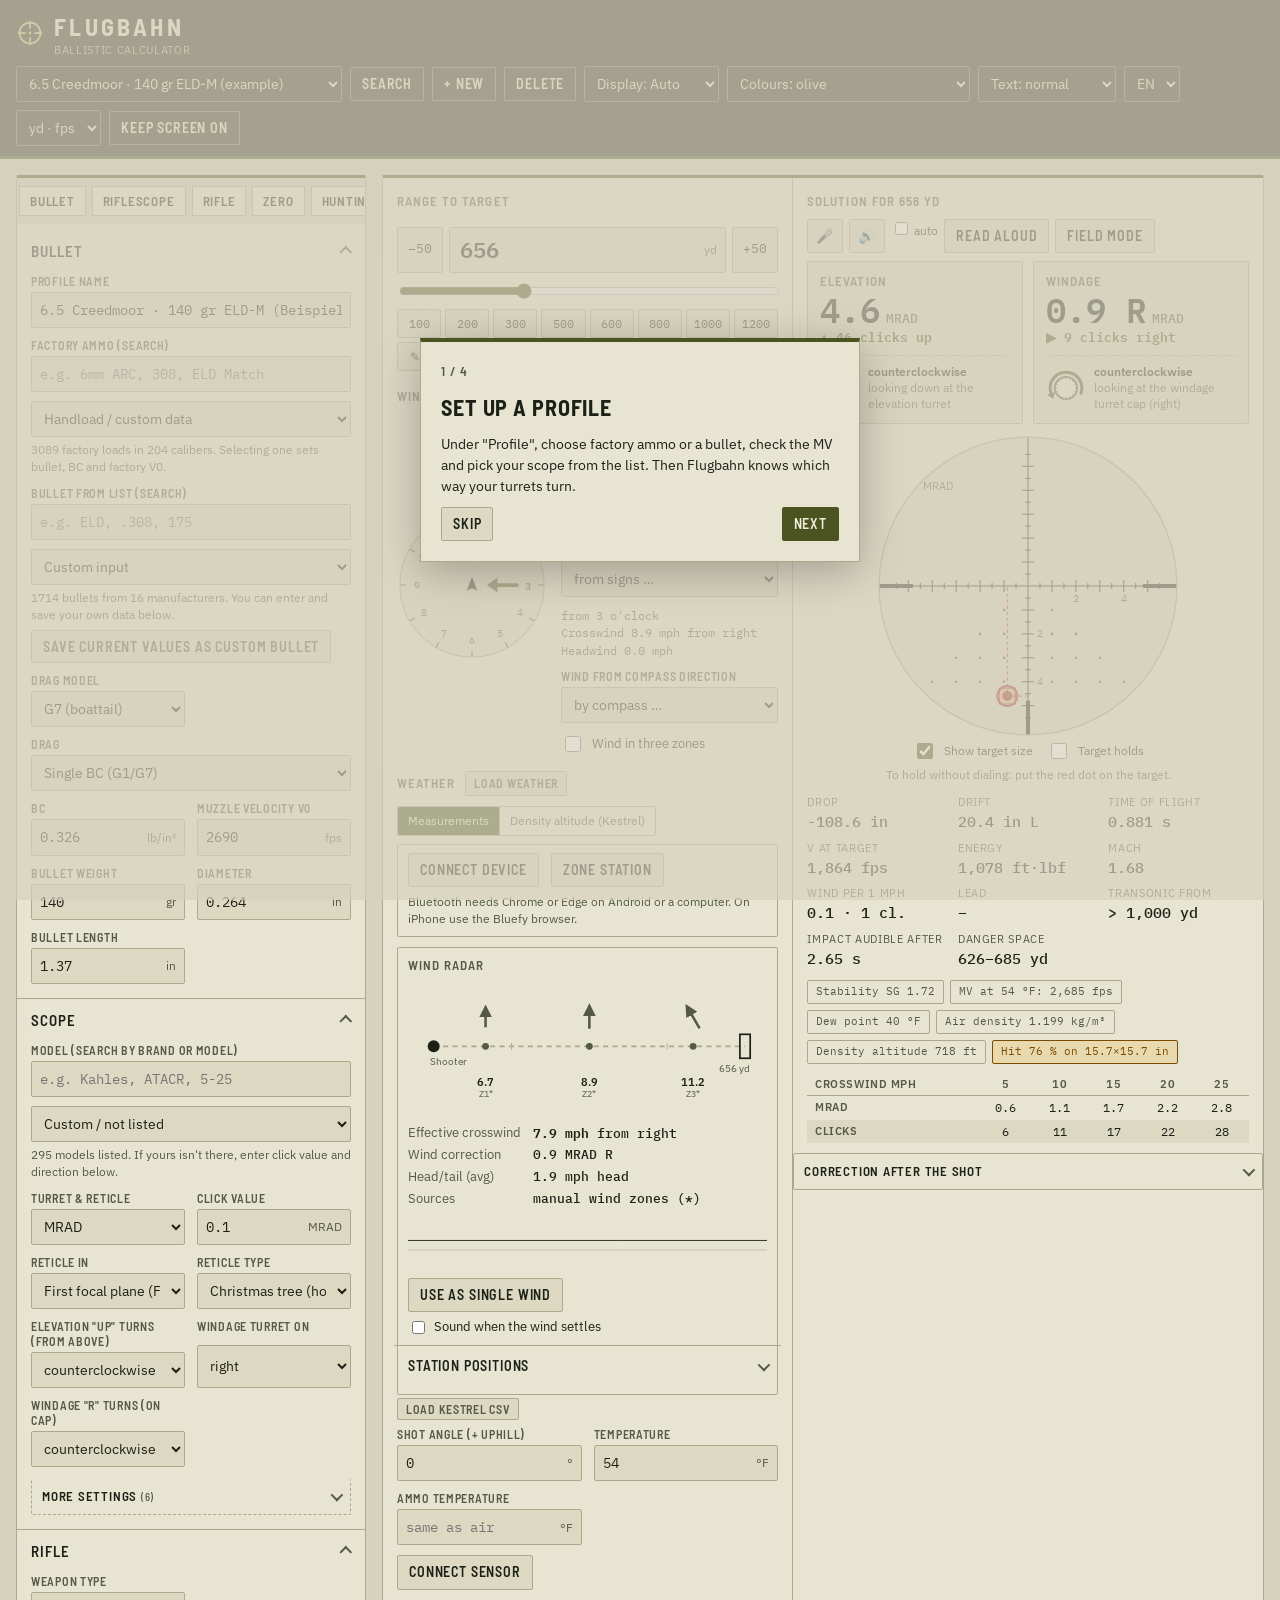
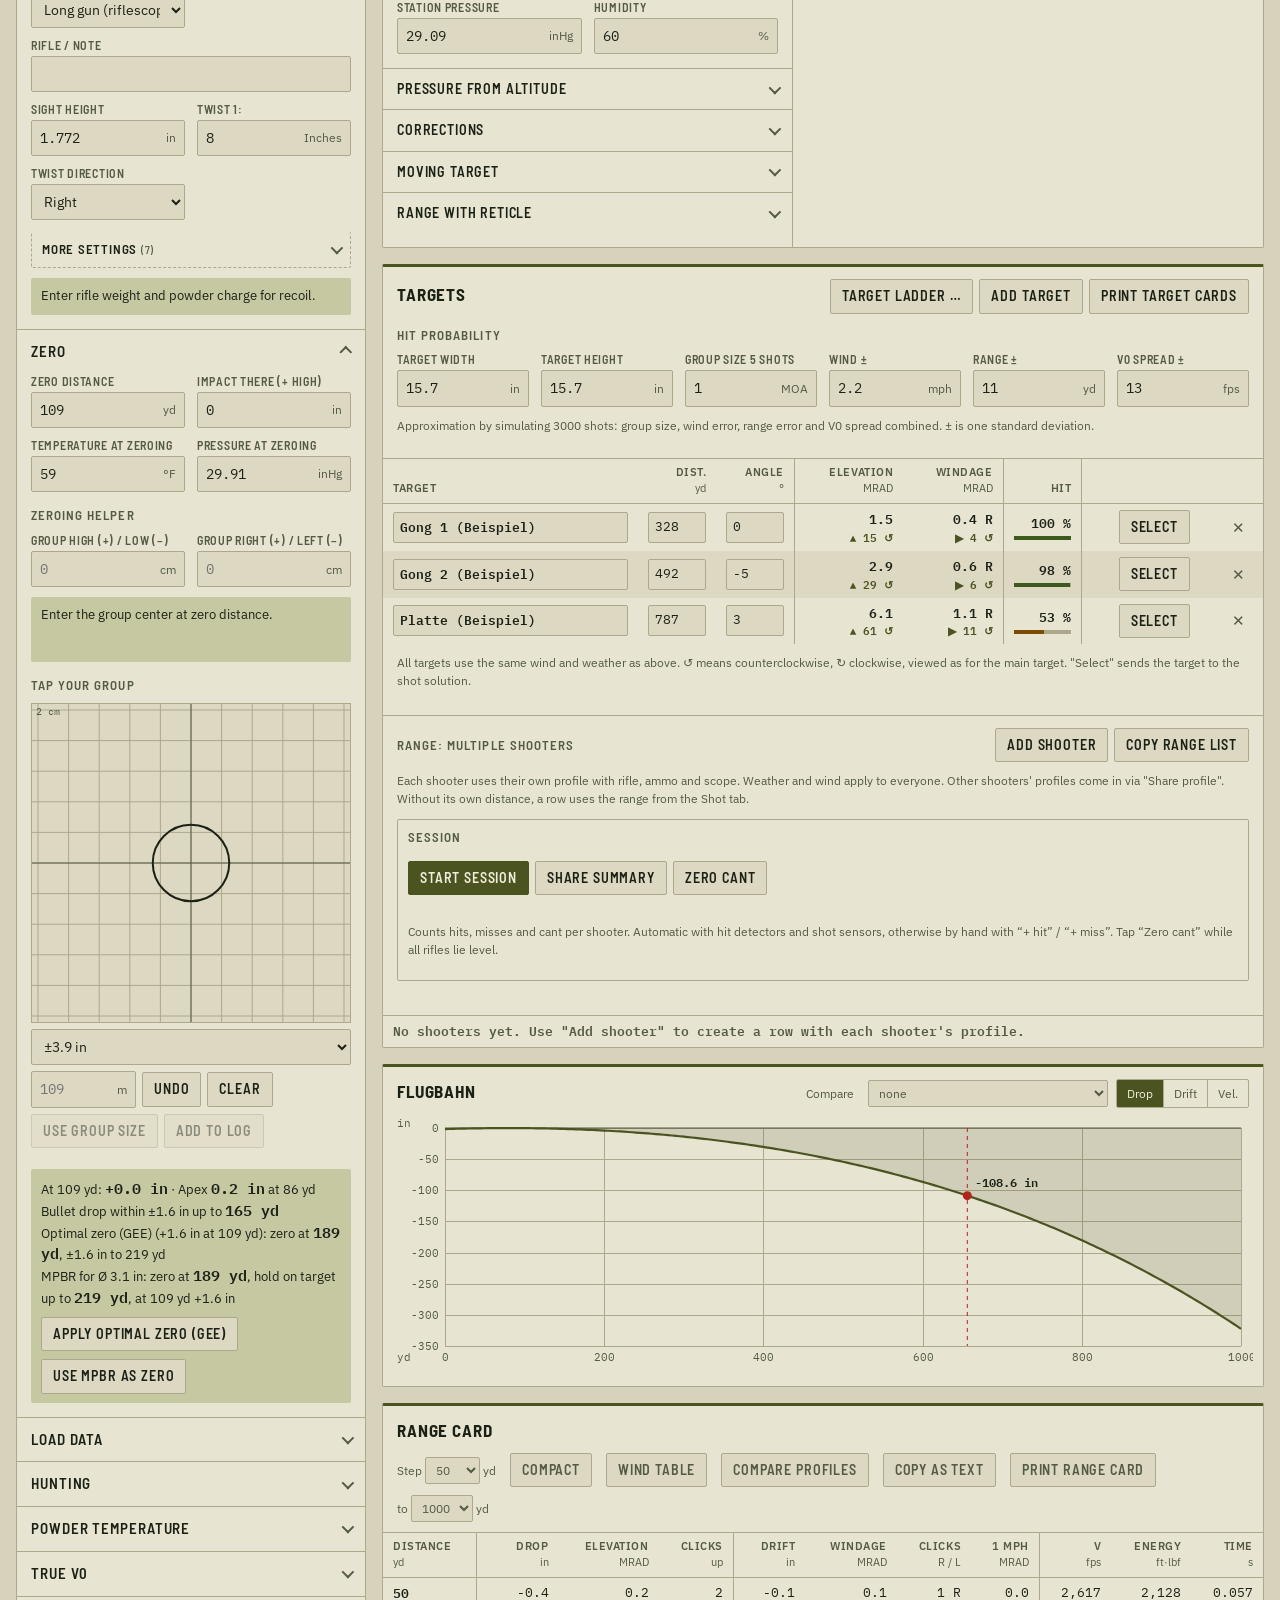
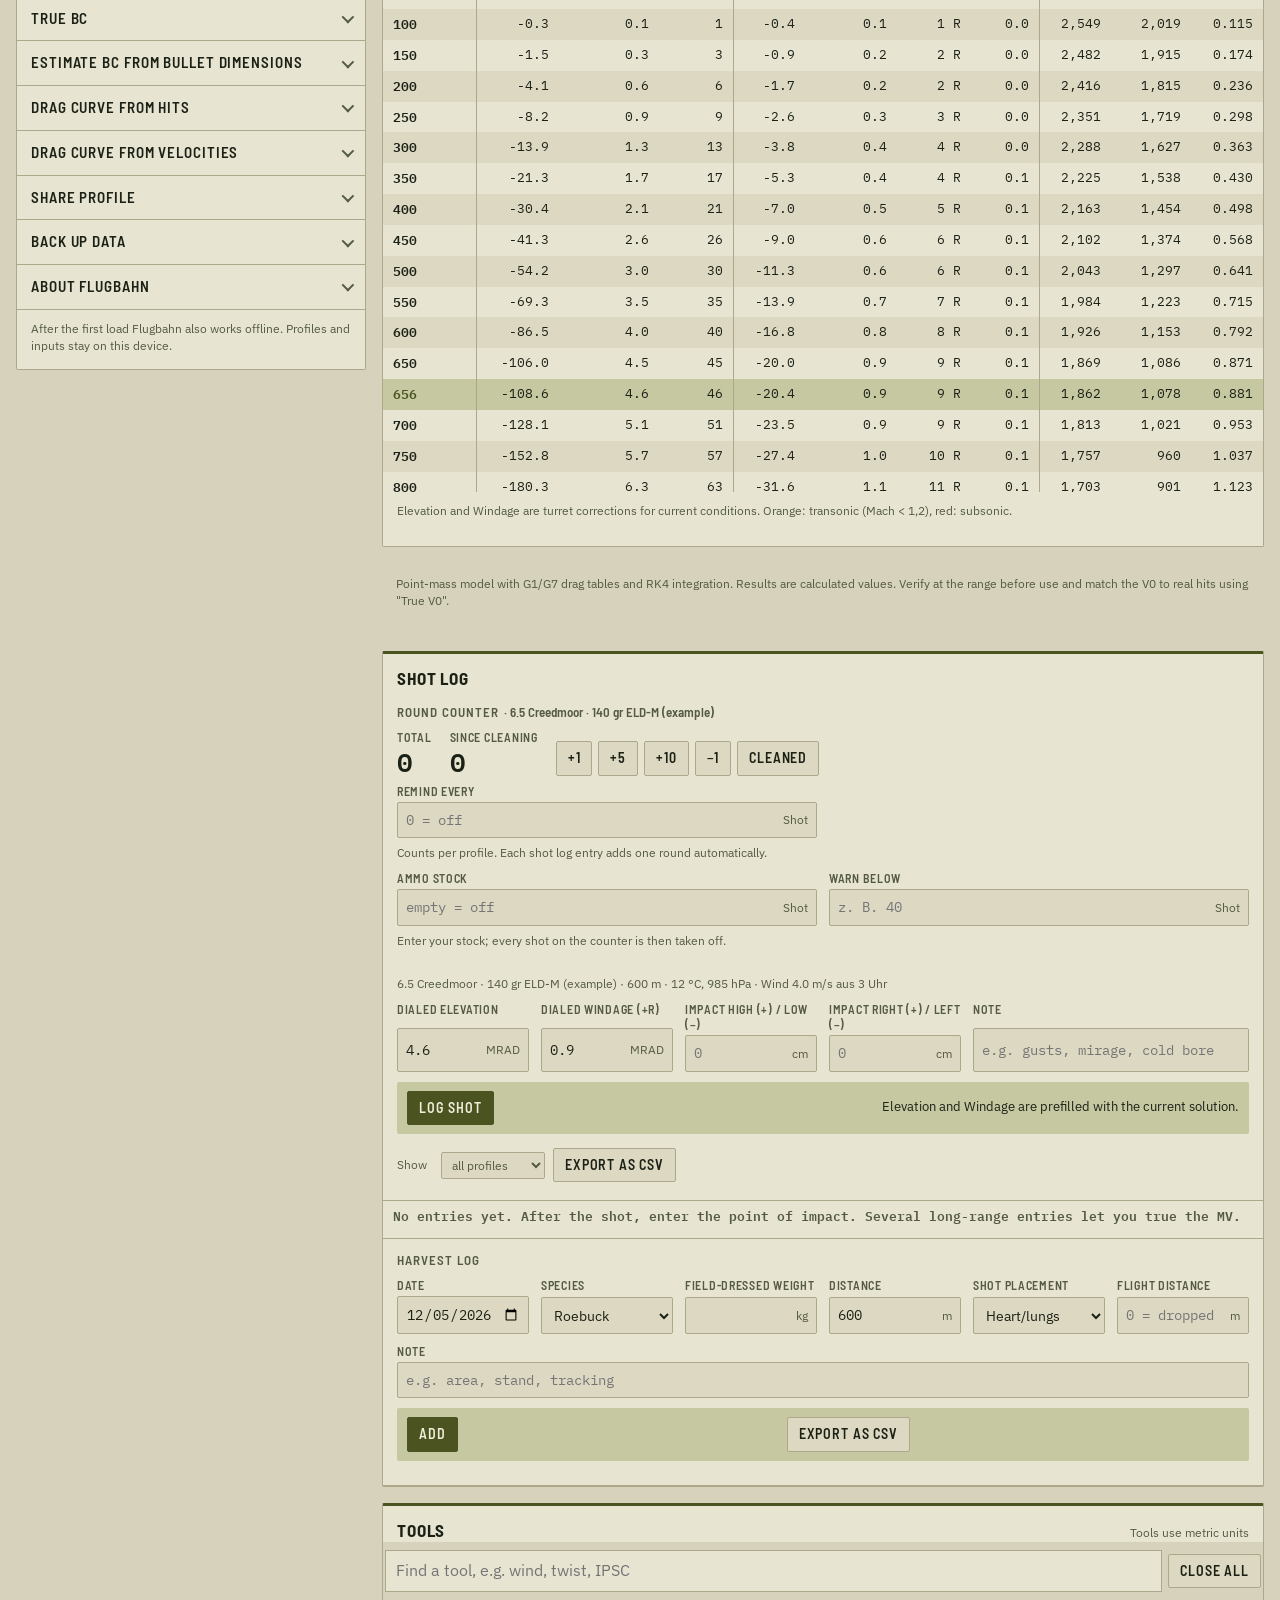
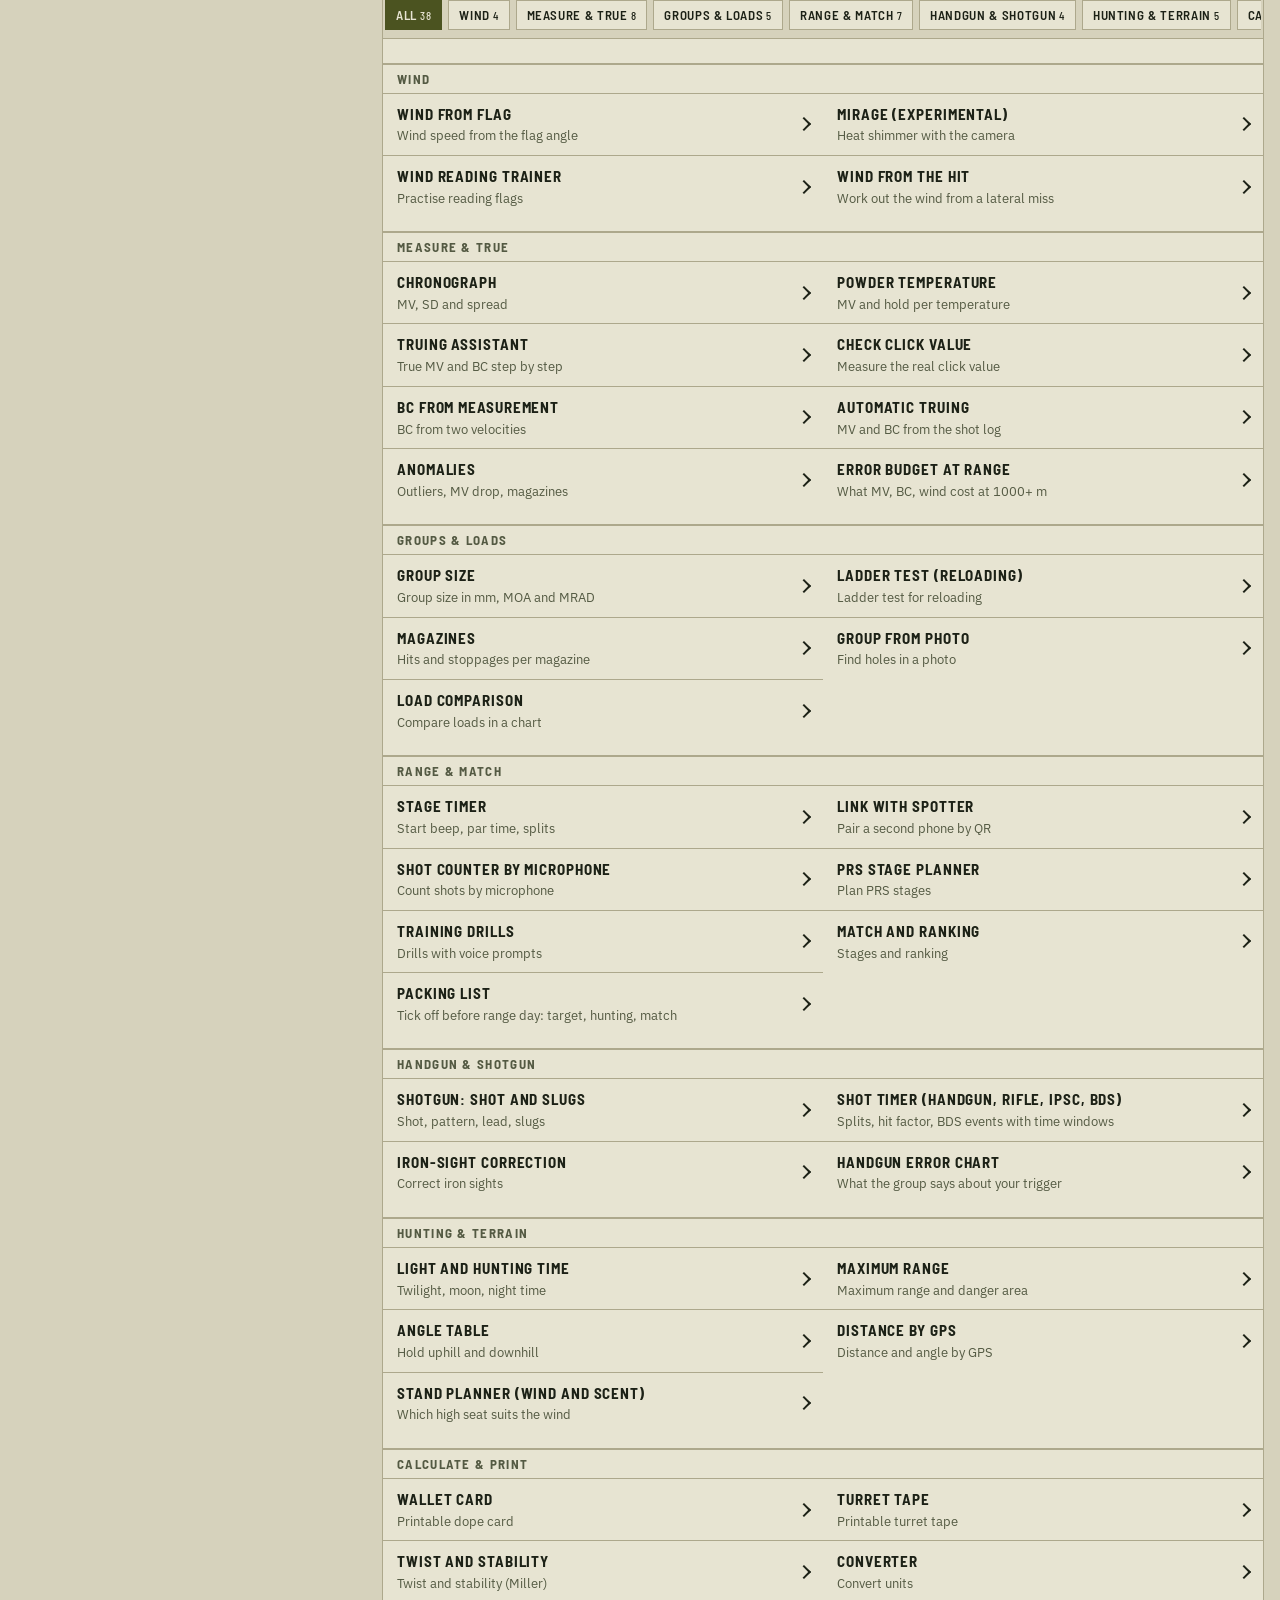
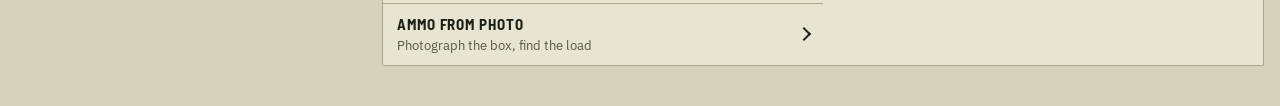
==== commit 271f7d66: "App: Lauf neu zuordnen Co-Authored-By: Claude Opus 5.5 <noreply@anthropic.com> Claude-Session: https" ====
--- a/app/index.html
+++ b/app/index.html
@@ -2260,7 +2260,7 @@
     <div style="display:flex;flex-wrap:wrap;gap:6px;margin-top:6px;align-items:center"><button class="btn" type="button" id="im-paste">Text importieren</button><span class="hint" id="ex-msg" style="margin:0"></span></div>
   </div></details>
   <details><summary>Über Flugbahn</summary><div class="dbody about">
-    <p style="margin:0 0 8px"><b>Flugbahn</b> · Version <span class="mono">2026.11 · 9fc0a95a18</span></p>
+    <p style="margin:0 0 8px"><b>Flugbahn</b> · Version <span class="mono">2026.11 · 0de4c6e489</span></p>
     <p class="sec-t" style="margin-top:12px">Kurzanleitung <button class="btn" type="button" id="intro-again" style="margin-left:6px;padding:2px 8px;font-size:12px">Einführung zeigen</button><button class="btn" type="button" id="news-again" style="margin-left:6px;padding:2px 8px;font-size:12px">Neuigkeiten anzeigen</button></p>
     <ol>
       <li>Unter <b>Profil</b> Fabrikmunition oder Geschoss wählen, V0 eintragen, Zielfernrohr und Einschuss einstellen.</li>
@@ -4883,7 +4883,7 @@
   $("import-no").onclick = done;
 }
 
-const NEWS = { v: "2026-11-28u", items: ["Timer: einzelne Läufe löschen (✕), Vorschläge für Stage-Namen","Datensicherung enthält jetzt auch Timer-Läufe, Timer-Einstellungen, Schnellwahl-Distanzen und Stimmenwahl","Timer: nach dem Lauf Ø Split und langsamster Split (rot markiert)","Timer: „Rangliste drucken / PDF“ – Ergebnisliste zum Aushängen","Timer: „Mikro testen“ mit Pegelanzeige und Auslöseschwelle zum Einstellen der Empfindlichkeit","PRS-Stage-Uhr sagt die Restzeit mit der gewählten Aufnahme an (alle 11 Stimmen)","Fehlerbudget mit Trefferwahrscheinlichkeit: Zielgröße und Streukreis eingeben, erster Schuss und nach Korrektur","Timer-Austausch auch ohne Netz: „QR zeigen“ und „QR scannen“ (Kamera, komprimiert – ein Code reicht für etwa 90 Läufe)","Feldmodus: große Direkttasten für die Ziele der Zielreihe (mit Winkel) bzw. die eigene Schnellwahl","Timer-Ergebnisse zwischen Handys austauschen: „Code senden“ per WhatsApp, „Code einfügen“ führt alle Stages zu einer Rangliste zusammen","Timer: Signal-Lautstärke wählbar (bis sehr laut), Vibration beim Start, eigene Signaltöne werden nie als Schuss gezählt","Zielkarte drucken (Ziele): alle Ziele mit Höhe, Klicks und Wind je 1/3/5 m/s – mit Standliste je Schütze eine eigene Seite","Wettkampf-Timer: Treffer zählen wie bei IPSC (A/C/D, Miss, No-Shoot, Verfahren, Minor/Major) – Punkte und Hit Factor automatisch","Behoben: Mit gespeicherter Standliste konnte die App beim Start hängen bleiben", "Wettkampf-Timer: nächster Schütze automatisch, Rangliste je Stage (Hit Factor, Prozent wie IPSC) und Gesamt, CSV-Export","IPSC-Kommandos als englische Aufnahmen: Joe, Norman (männlich), Cori (UK), Kristin (weiblich) – offline","Drei weitere Timer-Stimmen: Karlsson (männlich), Ramona und Eva (weiblich) – jetzt 4 männliche und 3 weibliche Aufnahmen","Zwei weitere Timer-Stimmen: Thorsten energisch und Thorsten freundlich","Schusstimer: deutsche Kommandos als Open-Source-Aufnahmen (Thorsten, männlich, und Kerstin, weiblich) – klingen auf jedem Handy gleich und funktionieren offline (Timer → Einstellungen → Stimme)","Wettkampf-Timer: ruhigere Kommandos (nach „Make ready“ 3–12 s oder warten, bis die Standaufsicht tippt), beste verfügbare Stimme und Stimme wählbar, IPSC immer mit englischer Stimme", "Mikrofon wird beim Schließen des Timers, nach der Serie und im Hintergrund freigegeben","Wettkampf-Timer im Vollbild: große Zeit, Startsignal zufällig 1–4 s, IPSC-Kommandos, Echo-Filter, letzten Schuss löschen, Ergebnisse mit Hit Factor speichern und teilen","Long Range bis 1300 m: Schnellwahl der Entfernung frei einstellbar (✎), Voreinstellung bis 1200 m", "Fehlerbudget auf Distanz: was V0, BC, Wind, Temperatur und Entfernung auf 1000+ m kosten (Extras → Messen & Abgleich)", "Windradar: 4–6 Funkstationen werden ohne eingetragene Lage gleichmäßig über die Bahn verteilt","Ansitz-Planer: zeigt, welcher Hochsitz zum aktuellen Wind passt (Extras → Jagd & Gelände)","Wettkampf: BDS-Vorlagen mit allen Serien und Schießzeiten (25 m Kombi, Mehrdistanz, Zeitserie u. a.)","Zielreihe, Standliste und Schussbuch am Handy als übersichtliche Karten statt breiter Tabellen","Schusstimer sagt auf Wunsch die Kommandos an: laden, „Sind Sie bereit?“, „Achtung“, „Stopp“","Trockentraining im Schusstimer: zufällige Startsignale mit Parzeit-Ton, ohne Mikrofon", "Datenschutzerklärung jetzt auch auf Englisch","Handbuch jetzt auch auf Englisch", "Datensicherung enthält jetzt auch Schusstimer-Verlauf, Bestzeiten und Packliste","Handbuch mit Suchfeld: blendet passende Stellen ein und markiert sie","Packliste für Sport, Jagd und Wettkampf zum Abhaken (Extras → Stand & Wettkampf)", "Munitionsbestand je Profil: zählt mit dem Schusszähler herunter und warnt rechtzeitig (Buch)","Rotlicht-Modus besser lesbar: Beschriftungen mit ausreichendem Kontrast, weiterhin nachtsichtschonend","Schusstimer: Ringe je Schuss eintragen, Serienergebnis mit Abzügen und Verlauf je Disziplin","Schusstimer auch für Büchse und Flinte: BDS-Präzision, Zeitserien 40/30/20 s, Symbolscheibe, Fertigkeit, Intervall 8 s / 12 s, Mehrdistanz, Fallscheiben","Schusstimer mit BDS-Disziplinen: Präzision, Intervall (3 s / 7 s), Zeitserien, Mehrdistanz mit Sollzeit, Fallscheiben, Speed – mit Regelprüfung","Schriftgröße einstellbar: Optionen → Schrift Groß oder Sehr groß", "Schusstafel: Entfernungsspalte bleibt beim seitlichen Wischen stehen","Schnelleingabe am Handy: Entfernung und Wind direkt über der Lösung (Reiter Schuss)", "Profil aufgeräumt: Feinheiten unter „Weitere Einstellungen“, mit Hinweis wenn dort etwas geändert ist","Extras übersichtlicher: 7 Gruppen, Suchfeld und zugeklappte Werkzeuge mit Kurzbeschreibung","IPSC-Scheibe und IPSC-Mini jetzt maßgenau nach BDS-Sportordnung (Appendix B2/B3) mit C-Zone und nicht wertendem Rand", "BDS-Fallscheiben korrigiert: KK 15 cm und Großkaliber 20 cm, beide auf 25 m","Neue Kurzwaffen-Scheiben: NRA B-8, B-6, B-16, B-2, BDS-Fallscheiben, IPSC-Mini, Dot Torture", "Schusstimer mit Splits, Parzeit und Hit Factor (Extras)", "Visierkorrektur für Kimme und Korn (Extras)", "Fehlerbild-Diagnose für Kurzwaffen (Extras)", "Chronograph zum Selbstbauen: Messungen per Bluetooth direkt in die V0-Auswertung", "Wind aus dem Treffer zurückrechnen (Extras)", "Trainingsprogramme mit Sprachansage (Extras)", "Ladungsvergleich als Grafik (Extras)", "Wettkampf mit Stage-Timer und Rangliste (Extras)", "Sitzung am Stand: Treffer, Fehlschüsse und Quote je Schütze, Auswertung per WhatsApp teilen (Ziele → Sitzung)", "Verkantungswarnung mit dem Schussmelder", "Kurzwaffen: Waffenart unter Profil → Waffe, Haltepunkt in cm, Beispielprofile 9 mm und .45 ACP", "Fast 400 Kurzwaffen-Ladungen (9 mm, .45 ACP, .40, 10 mm, .380, .38, .357, .44 u. a.)", "IPSC-Scheibe mit A/C/D-Wertung", "Schussmelder am Gewehr: App erkennt, wer getroffen hat, Fehlschüsse und falsches Ziel (Standliste)", "Standliste: Ziel-Nr. je Schütze für die Treffermelder", "Farbschemata für die Bundeswehr: Heer, Luftwaffe, Marine, Cyber- und Informationsraum, Unterstützungsbereich", "8 neue Farbschemata: Flecktarn, Wüste, Ranger Green, Marine, Schwarz, Jagd, Sport, Schwarz-Rot-Gold (Optionen → Farben)", "Suche findet jetzt auch Funktionen: z. B. „Scheibe“ oder „Fühler“ eintippen und hinspringen", "Sprungleiste im Reiter Profil", "18 Zielfernrohre aus dem 2. Weltkrieg mit Entfernungstrommel (Profil → Zielfernrohr, Gruppe „Historisch“)", "70 Flintenlaufgeschosse und 31 Schrotpatronen mit Herstellerangaben (Extras → Flinte)", "Über 2600 Fabrikladungen: neu u. a. Winchester und Blaser", "Flinte: Schrot, Garbe, Vorhalt, Gefahrenbereich und Flintenlaufgeschoss (Extras)", "Funkfühler für die Patronenbox: Schuss → Korrekturen → Fühler verbinden", "Neues Profil jetzt mit „+ Neu“ oben unter der Profilauswahl", "Scheibe direkt bei „Trefferbild per Foto“ wählbar", "Trefferbild per Foto: Löcher werden automatisch gefunden (Extras)", "Automatischer Abgleich von V0 und BC aus dem Schussbuch", "Sprachsteuerung 🎤: „Entfernung 650, Wind 3 aus 9 Uhr“", "Windprognose für die nächsten 10 Sekunden im Windradar", "Munition per Foto der Schachtel erkennen", "Auffälligkeiten: Ausreißer, V0-Abfall, Magazine", "Fahnen automatisch im Kamerabild erkennen, Mirage (experimentell)", "Windlese-Trainer, Schusszähler per Mikrofon, PRS-Stage-Planer", "Vereinsmodus: Zielliste per QR teilen", "Optionaler KI-Coach mit eigenem API-Schlüssel", "Windradar: Wind aller Stationen entlang der Bahn, wirksamer Seitenwind und Schussfenster (Schuss → Messgerät)", "Treffermelder für Stahlziele mit Ton und Vibration", "Korrektur ansagen lassen (🔊 an der Lösung)", "Entfernung, Winkel und Richtung per GPS (Extras)", "Leitertest fürs Wiederladen (Extras)", "Spotter koppeln per QR-Code (Extras)", "Magazin-Statistik mit Störungen (Extras)", "Fahnenwinkel mit der Kamera messen (Extras → Wind aus Fahne)", "Chronograph-Dateien von Garmin und LabRadar laden", "Laufthermometer-Modus für den Munitionsfühler", "Funkbrücke (LoRa): Wind auf der ganzen Strecke bis 1200 m", "Bis zu drei Wetterstationen füllen die Windzonen", "Windverlauf und Schussfenster mit Ton", "Windmesser-Abgleich in der App", "Messgerät per Bluetooth verbinden (Schuss → Korrekturen)", "Munitionstemperatur getrennt von der Luft (Schuss → Korrekturen)", "Taupunkt mit Beschlagwarnung", "Scheiben von BDS, DSB und ISSF mit Ringwertung und Abweichung (Profil → Einschuss)", "Militärladungen wie M193, M80, GP 11 mit Hinweisen", "Widerstandskurve aus Treffern oder Geschwindigkeiten (Profil)", "BC aus Geschossmaßen schätzen", "Absehen der Hersteller mit echten Maßen", "Über 2400 Fabrikladungen und 1700 Geschosse", "Standliste für mehrere Schützen (Reiter Ziele)", "Lauflänge speichern: Fabrik-V0 wird automatisch umgerechnet", "Imperiale Einheiten (yd, fps, Zoll) zum Umschalten", "Kleinkaliber .22 lr, .22 WMR, .17 HMR", "E100-Prüfung nach § 19 BJagdG, Mondphase, MPBR", "Turmband und Scheckkarte zum Ausdrucken", "Schalldämpfer, Kaltlauf, Klickwert-Test, Abgleich-Assistent", "Suche, Schusszähler, Ladedaten, Stage-Timer"] };
+const NEWS = { v: "2026-11-28u", items: ["Timer: einzelne Läufe löschen (✕) oder neu zuordnen (✎), Vorschläge für Stage-Namen","Datensicherung enthält jetzt auch Timer-Läufe, Timer-Einstellungen, Schnellwahl-Distanzen und Stimmenwahl","Timer: nach dem Lauf Ø Split und langsamster Split (rot markiert)","Timer: „Rangliste drucken / PDF“ – Ergebnisliste zum Aushängen","Timer: „Mikro testen“ mit Pegelanzeige und Auslöseschwelle zum Einstellen der Empfindlichkeit","PRS-Stage-Uhr sagt die Restzeit mit der gewählten Aufnahme an (alle 11 Stimmen)","Fehlerbudget mit Trefferwahrscheinlichkeit: Zielgröße und Streukreis eingeben, erster Schuss und nach Korrektur","Timer-Austausch auch ohne Netz: „QR zeigen“ und „QR scannen“ (Kamera, komprimiert – ein Code reicht für etwa 90 Läufe)","Feldmodus: große Direkttasten für die Ziele der Zielreihe (mit Winkel) bzw. die eigene Schnellwahl","Timer-Ergebnisse zwischen Handys austauschen: „Code senden“ per WhatsApp, „Code einfügen“ führt alle Stages zu einer Rangliste zusammen","Timer: Signal-Lautstärke wählbar (bis sehr laut), Vibration beim Start, eigene Signaltöne werden nie als Schuss gezählt","Zielkarte drucken (Ziele): alle Ziele mit Höhe, Klicks und Wind je 1/3/5 m/s – mit Standliste je Schütze eine eigene Seite","Wettkampf-Timer: Treffer zählen wie bei IPSC (A/C/D, Miss, No-Shoot, Verfahren, Minor/Major) – Punkte und Hit Factor automatisch","Behoben: Mit gespeicherter Standliste konnte die App beim Start hängen bleiben", "Wettkampf-Timer: nächster Schütze automatisch, Rangliste je Stage (Hit Factor, Prozent wie IPSC) und Gesamt, CSV-Export","IPSC-Kommandos als englische Aufnahmen: Joe, Norman (männlich), Cori (UK), Kristin (weiblich) – offline","Drei weitere Timer-Stimmen: Karlsson (männlich), Ramona und Eva (weiblich) – jetzt 4 männliche und 3 weibliche Aufnahmen","Zwei weitere Timer-Stimmen: Thorsten energisch und Thorsten freundlich","Schusstimer: deutsche Kommandos als Open-Source-Aufnahmen (Thorsten, männlich, und Kerstin, weiblich) – klingen auf jedem Handy gleich und funktionieren offline (Timer → Einstellungen → Stimme)","Wettkampf-Timer: ruhigere Kommandos (nach „Make ready“ 3–12 s oder warten, bis die Standaufsicht tippt), beste verfügbare Stimme und Stimme wählbar, IPSC immer mit englischer Stimme", "Mikrofon wird beim Schließen des Timers, nach der Serie und im Hintergrund freigegeben","Wettkampf-Timer im Vollbild: große Zeit, Startsignal zufällig 1–4 s, IPSC-Kommandos, Echo-Filter, letzten Schuss löschen, Ergebnisse mit Hit Factor speichern und teilen","Long Range bis 1300 m: Schnellwahl der Entfernung frei einstellbar (✎), Voreinstellung bis 1200 m", "Fehlerbudget auf Distanz: was V0, BC, Wind, Temperatur und Entfernung auf 1000+ m kosten (Extras → Messen & Abgleich)", "Windradar: 4–6 Funkstationen werden ohne eingetragene Lage gleichmäßig über die Bahn verteilt","Ansitz-Planer: zeigt, welcher Hochsitz zum aktuellen Wind passt (Extras → Jagd & Gelände)","Wettkampf: BDS-Vorlagen mit allen Serien und Schießzeiten (25 m Kombi, Mehrdistanz, Zeitserie u. a.)","Zielreihe, Standliste und Schussbuch am Handy als übersichtliche Karten statt breiter Tabellen","Schusstimer sagt auf Wunsch die Kommandos an: laden, „Sind Sie bereit?“, „Achtung“, „Stopp“","Trockentraining im Schusstimer: zufällige Startsignale mit Parzeit-Ton, ohne Mikrofon", "Datenschutzerklärung jetzt auch auf Englisch","Handbuch jetzt auch auf Englisch", "Datensicherung enthält jetzt auch Schusstimer-Verlauf, Bestzeiten und Packliste","Handbuch mit Suchfeld: blendet passende Stellen ein und markiert sie","Packliste für Sport, Jagd und Wettkampf zum Abhaken (Extras → Stand & Wettkampf)", "Munitionsbestand je Profil: zählt mit dem Schusszähler herunter und warnt rechtzeitig (Buch)","Rotlicht-Modus besser lesbar: Beschriftungen mit ausreichendem Kontrast, weiterhin nachtsichtschonend","Schusstimer: Ringe je Schuss eintragen, Serienergebnis mit Abzügen und Verlauf je Disziplin","Schusstimer auch für Büchse und Flinte: BDS-Präzision, Zeitserien 40/30/20 s, Symbolscheibe, Fertigkeit, Intervall 8 s / 12 s, Mehrdistanz, Fallscheiben","Schusstimer mit BDS-Disziplinen: Präzision, Intervall (3 s / 7 s), Zeitserien, Mehrdistanz mit Sollzeit, Fallscheiben, Speed – mit Regelprüfung","Schriftgröße einstellbar: Optionen → Schrift Groß oder Sehr groß", "Schusstafel: Entfernungsspalte bleibt beim seitlichen Wischen stehen","Schnelleingabe am Handy: Entfernung und Wind direkt über der Lösung (Reiter Schuss)", "Profil aufgeräumt: Feinheiten unter „Weitere Einstellungen“, mit Hinweis wenn dort etwas geändert ist","Extras übersichtlicher: 7 Gruppen, Suchfeld und zugeklappte Werkzeuge mit Kurzbeschreibung","IPSC-Scheibe und IPSC-Mini jetzt maßgenau nach BDS-Sportordnung (Appendix B2/B3) mit C-Zone und nicht wertendem Rand", "BDS-Fallscheiben korrigiert: KK 15 cm und Großkaliber 20 cm, beide auf 25 m","Neue Kurzwaffen-Scheiben: NRA B-8, B-6, B-16, B-2, BDS-Fallscheiben, IPSC-Mini, Dot Torture", "Schusstimer mit Splits, Parzeit und Hit Factor (Extras)", "Visierkorrektur für Kimme und Korn (Extras)", "Fehlerbild-Diagnose für Kurzwaffen (Extras)", "Chronograph zum Selbstbauen: Messungen per Bluetooth direkt in die V0-Auswertung", "Wind aus dem Treffer zurückrechnen (Extras)", "Trainingsprogramme mit Sprachansage (Extras)", "Ladungsvergleich als Grafik (Extras)", "Wettkampf mit Stage-Timer und Rangliste (Extras)", "Sitzung am Stand: Treffer, Fehlschüsse und Quote je Schütze, Auswertung per WhatsApp teilen (Ziele → Sitzung)", "Verkantungswarnung mit dem Schussmelder", "Kurzwaffen: Waffenart unter Profil → Waffe, Haltepunkt in cm, Beispielprofile 9 mm und .45 ACP", "Fast 400 Kurzwaffen-Ladungen (9 mm, .45 ACP, .40, 10 mm, .380, .38, .357, .44 u. a.)", "IPSC-Scheibe mit A/C/D-Wertung", "Schussmelder am Gewehr: App erkennt, wer getroffen hat, Fehlschüsse und falsches Ziel (Standliste)", "Standliste: Ziel-Nr. je Schütze für die Treffermelder", "Farbschemata für die Bundeswehr: Heer, Luftwaffe, Marine, Cyber- und Informationsraum, Unterstützungsbereich", "8 neue Farbschemata: Flecktarn, Wüste, Ranger Green, Marine, Schwarz, Jagd, Sport, Schwarz-Rot-Gold (Optionen → Farben)", "Suche findet jetzt auch Funktionen: z. B. „Scheibe“ oder „Fühler“ eintippen und hinspringen", "Sprungleiste im Reiter Profil", "18 Zielfernrohre aus dem 2. Weltkrieg mit Entfernungstrommel (Profil → Zielfernrohr, Gruppe „Historisch“)", "70 Flintenlaufgeschosse und 31 Schrotpatronen mit Herstellerangaben (Extras → Flinte)", "Über 2600 Fabrikladungen: neu u. a. Winchester und Blaser", "Flinte: Schrot, Garbe, Vorhalt, Gefahrenbereich und Flintenlaufgeschoss (Extras)", "Funkfühler für die Patronenbox: Schuss → Korrekturen → Fühler verbinden", "Neues Profil jetzt mit „+ Neu“ oben unter der Profilauswahl", "Scheibe direkt bei „Trefferbild per Foto“ wählbar", "Trefferbild per Foto: Löcher werden automatisch gefunden (Extras)", "Automatischer Abgleich von V0 und BC aus dem Schussbuch", "Sprachsteuerung 🎤: „Entfernung 650, Wind 3 aus 9 Uhr“", "Windprognose für die nächsten 10 Sekunden im Windradar", "Munition per Foto der Schachtel erkennen", "Auffälligkeiten: Ausreißer, V0-Abfall, Magazine", "Fahnen automatisch im Kamerabild erkennen, Mirage (experimentell)", "Windlese-Trainer, Schusszähler per Mikrofon, PRS-Stage-Planer", "Vereinsmodus: Zielliste per QR teilen", "Optionaler KI-Coach mit eigenem API-Schlüssel", "Windradar: Wind aller Stationen entlang der Bahn, wirksamer Seitenwind und Schussfenster (Schuss → Messgerät)", "Treffermelder für Stahlziele mit Ton und Vibration", "Korrektur ansagen lassen (🔊 an der Lösung)", "Entfernung, Winkel und Richtung per GPS (Extras)", "Leitertest fürs Wiederladen (Extras)", "Spotter koppeln per QR-Code (Extras)", "Magazin-Statistik mit Störungen (Extras)", "Fahnenwinkel mit der Kamera messen (Extras → Wind aus Fahne)", "Chronograph-Dateien von Garmin und LabRadar laden", "Laufthermometer-Modus für den Munitionsfühler", "Funkbrücke (LoRa): Wind auf der ganzen Strecke bis 1200 m", "Bis zu drei Wetterstationen füllen die Windzonen", "Windverlauf und Schussfenster mit Ton", "Windmesser-Abgleich in der App", "Messgerät per Bluetooth verbinden (Schuss → Korrekturen)", "Munitionstemperatur getrennt von der Luft (Schuss → Korrekturen)", "Taupunkt mit Beschlagwarnung", "Scheiben von BDS, DSB und ISSF mit Ringwertung und Abweichung (Profil → Einschuss)", "Militärladungen wie M193, M80, GP 11 mit Hinweisen", "Widerstandskurve aus Treffern oder Geschwindigkeiten (Profil)", "BC aus Geschossmaßen schätzen", "Absehen der Hersteller mit echten Maßen", "Über 2400 Fabrikladungen und 1700 Geschosse", "Standliste für mehrere Schützen (Reiter Ziele)", "Lauflänge speichern: Fabrik-V0 wird automatisch umgerechnet", "Imperiale Einheiten (yd, fps, Zoll) zum Umschalten", "Kleinkaliber .22 lr, .22 WMR, .17 HMR", "E100-Prüfung nach § 19 BJagdG, Mondphase, MPBR", "Turmband und Scheckkarte zum Ausdrucken", "Schalldämpfer, Kaltlauf, Klickwert-Test, Abgleich-Assistent", "Suche, Schusszähler, Ladedaten, Stage-Timer"] };
 function backupReminder() {
   try {
     const own = state.log.length + state.bullets.length + state.profiles.filter(p => !/\(Beispiel\)$/.test(p.name || "")).length;
@@ -4898,7 +4898,7 @@
     $("import-no").onclick = done;
   } catch (e) {}
 }
-const NEWS_EN = {"Timer: einzelne Läufe löschen (✕), Vorschläge für Stage-Namen":"Timer: delete single runs (✕), suggestions for stage names","Datensicherung enthält jetzt auch Timer-Läufe, Timer-Einstellungen, Schnellwahl-Distanzen und Stimmenwahl":"Backup now also contains timer runs, timer settings, quick distances and voice choice","Timer: nach dem Lauf Ø Split und langsamster Split (rot markiert)":"Timer: after the run average split and slowest split (marked red)","Timer: „Rangliste drucken / PDF“ – Ergebnisliste zum Aushängen":"Timer: “Print ranking / PDF” – results list to post","Timer: „Mikro testen“ mit Pegelanzeige und Auslöseschwelle zum Einstellen der Empfindlichkeit":"Timer: “Test mic” with level meter and trigger threshold to set the sensitivity","PRS-Stage-Uhr sagt die Restzeit mit der gewählten Aufnahme an (alle 11 Stimmen)":"PRS stage clock calls the remaining time with the selected recording (all 11 voices)","Fehlerbudget mit Trefferwahrscheinlichkeit: Zielgröße und Streukreis eingeben, erster Schuss und nach Korrektur":"Error budget with hit probability: enter target size and group size, first shot and after correction","Timer-Austausch auch ohne Netz: „QR zeigen“ und „QR scannen“ (Kamera, komprimiert – ein Code reicht für etwa 90 Läufe)":"Timer exchange without a network: “Show QR” and “Scan QR” (camera, compressed – one code holds about 90 runs)","Feldmodus: große Direkttasten für die Ziele der Zielreihe (mit Winkel) bzw. die eigene Schnellwahl":"Field mode: large direct buttons for the targets of the ladder (with angle) or your quick distances","Timer-Ergebnisse zwischen Handys austauschen: „Code senden“ per WhatsApp, „Code einfügen“ führt alle Stages zu einer Rangliste zusammen":"Exchange timer results between phones: “Send code” via WhatsApp, “Paste code” merges all stages into one ranking","Timer: Signal-Lautstärke wählbar (bis sehr laut), Vibration beim Start, eigene Signaltöne werden nie als Schuss gezählt":"Timer: selectable signal volume (up to very loud), vibration on start, the app’s own beeps are never counted as shots","Zielkarte drucken (Ziele): alle Ziele mit Höhe, Klicks und Wind je 1/3/5 m/s – mit Standliste je Schütze eine eigene Seite":"Print target card (Targets): all targets with elevation, clicks and wind per 1/3/5 m/s on one sheet – for matches without a phone","Wettkampf-Timer: Treffer zählen wie bei IPSC (A/C/D, Miss, No-Shoot, Verfahren, Minor/Major) – Punkte und Hit Factor automatisch":"Match timer: count hits like IPSC (A/C/D, miss, no-shoot, procedural, minor/major) – points and hit factor automatically","Behoben: Mit gespeicherter Standliste konnte die App beim Start hängen bleiben":"Fixed: with a saved range list the app could hang on start","Wettkampf-Timer: nächster Schütze automatisch, Rangliste je Stage (Hit Factor, Prozent wie IPSC) und Gesamt, CSV-Export":"Match timer: next shooter automatically, ranking per stage (hit factor, percent like IPSC) and overall, CSV export","IPSC-Kommandos als englische Aufnahmen: Joe, Norman (männlich), Cori (UK), Kristin (weiblich) – offline":"IPSC commands as English recordings: Joe, Norman (male), Cori (UK), Kristin (female) – offline","Drei weitere Timer-Stimmen: Karlsson (männlich), Ramona und Eva (weiblich) – jetzt 4 männliche und 3 weibliche Aufnahmen":"Three more timer voices: Karlsson (male), Ramona and Eva (female) – now 4 male and 3 female recordings","Zwei weitere Timer-Stimmen: Thorsten energisch und Thorsten freundlich":"Two more timer voices: Thorsten energetic and Thorsten friendly","Schusstimer: deutsche Kommandos als Open-Source-Aufnahmen (Thorsten, männlich, und Kerstin, weiblich) – klingen auf jedem Handy gleich und funktionieren offline (Timer → Einstellungen → Stimme)":"Shot timer: German commands as open-source recordings (Thorsten, male, and Kerstin, female) – same quality on every phone and offline (Timer → Settings → Voice)","Wettkampf-Timer: ruhigere Kommandos (nach „Make ready“ 3–12 s oder warten, bis die Standaufsicht tippt), beste verfügbare Stimme und Stimme wählbar, IPSC immer mit englischer Stimme":"Match timer: calmer commands (3–12 s after “Make ready” or wait for the range officer’s tap), best available voice and selectable voice, IPSC always with an English voice","Mikrofon wird beim Schließen des Timers, nach der Serie und im Hintergrund freigegeben":"The microphone is released when the timer closes, after the series and in the background","Wettkampf-Timer im Vollbild: große Zeit, Startsignal zufällig 1–4 s, IPSC-Kommandos, Echo-Filter, letzten Schuss löschen, Ergebnisse mit Hit Factor speichern und teilen":"Full-screen match timer: big time, random 1–4 s start signal, IPSC commands, echo filter, delete last shot, save and share results with hit factor","Long Range bis 1300 m: Schnellwahl der Entfernung frei einstellbar (✎), Voreinstellung bis 1200 m":"Long range to 1300 m: quick distance buttons are now editable (✎), default up to 1200 m","Fehlerbudget auf Distanz: was V0, BC, Wind, Temperatur und Entfernung auf 1000+ m kosten (Extras → Messen & Abgleich)":"Error budget at range: what MV, BC, wind, temperature and range cost at 1000+ m (Extras → Measure & true)","Windradar: 4–6 Funkstationen werden ohne eingetragene Lage gleichmäßig über die Bahn verteilt":"Wind radar: 4–6 radio stations are spread evenly along the range when no position is entered","Ansitz-Planer: zeigt, welcher Hochsitz zum aktuellen Wind passt (Extras → Jagd & Gelände)":"Stand planner: shows which high seat suits the current wind (Extras → Hunting & terrain)","Wettkampf: BDS-Vorlagen mit allen Serien und Schießzeiten (25 m Kombi, Mehrdistanz, Zeitserie u. a.)":"Match: BDS templates with all series and firing times (25 m combined, multi-distance, timed series and more)","Zielreihe, Standliste und Schussbuch am Handy als übersichtliche Karten statt breiter Tabellen":"Target ladder, range list and shot log shown as clear cards on phones instead of wide tables","Schusstimer sagt auf Wunsch die Kommandos an: laden, „Sind Sie bereit?“, „Achtung“, „Stopp“":"Shot timer can announce the range commands: load, “Are you ready?”, “Attention”, “Stop”","Trockentraining im Schusstimer: zufällige Startsignale mit Parzeit-Ton, ohne Mikrofon":"Dry fire in the shot timer: random start signals with a par tone, no microphone needed","Datenschutzerklärung jetzt auch auf Englisch":"Privacy policy now also in English","Handbuch jetzt auch auf Englisch":"The manual is now available in English","Datensicherung enthält jetzt auch Schusstimer-Verlauf, Bestzeiten und Packliste":"Backups now include shot timer history, best times and the packing list","Handbuch mit Suchfeld: blendet passende Stellen ein und markiert sie":"Manual with a search box: shows and highlights matching passages","Packliste für Sport, Jagd und Wettkampf zum Abhaken (Extras → Stand & Wettkampf)":"Packing list for target shooting, hunting and matches (Extras → Range & match)","Munitionsbestand je Profil: zählt mit dem Schusszähler herunter und warnt rechtzeitig (Buch)":"Ammo stock per profile: counts down with the round counter and warns in time (Log)","Rotlicht-Modus besser lesbar: Beschriftungen mit ausreichendem Kontrast, weiterhin nachtsichtschonend":"Red-light mode easier to read: labels with sufficient contrast, still easy on night vision","Schusstimer: Ringe je Schuss eintragen, Serienergebnis mit Abzügen und Verlauf je Disziplin":"Shot timer: enter rings per shot, series score with deductions and history per event","Schusstimer auch für Büchse und Flinte: BDS-Präzision, Zeitserien 40/30/20 s, Symbolscheibe, Fertigkeit, Intervall 8 s / 12 s, Mehrdistanz, Fallscheiben":"Shot timer for rifle and shotgun too: BDS precision, timed series 40/30/20 s, symbol target, skill, interval 8 s / 12 s, multi-distance, falling plates","Schusstimer mit BDS-Disziplinen: Präzision, Intervall (3 s / 7 s), Zeitserien, Mehrdistanz mit Sollzeit, Fallscheiben, Speed – mit Regelprüfung":"Shot timer with BDS events: precision, interval (3 s on / 7 s off), timed series, multi-distance with target time, falling plates, speed – with rule checks","Schriftgröße einstellbar: Optionen → Schrift Groß oder Sehr groß":"Adjustable text size: Options → Text large or extra large","Schusstafel: Entfernungsspalte bleibt beim seitlichen Wischen stehen":"Dope table: the distance column stays put when swiping sideways","Schnelleingabe am Handy: Entfernung und Wind direkt über der Lösung (Reiter Schuss)":"Quick input on phones: distance and wind right above the solution (Shot tab)","Profil aufgeräumt: Feinheiten unter „Weitere Einstellungen“, mit Hinweis wenn dort etwas geändert ist":"Tidier profile: fine-tuning under “More settings”, flagged when something there is changed","Extras übersichtlicher: 7 Gruppen, Suchfeld und zugeklappte Werkzeuge mit Kurzbeschreibung":"Clearer Extras: 7 groups, a search box and collapsed tools with a short description","IPSC-Scheibe und IPSC-Mini jetzt maßgenau nach BDS-Sportordnung (Appendix B2/B3) mit C-Zone und nicht wertendem Rand":"IPSC Target and IPSC Mini now true to the BDS rulebook drawings (Appendix B2/B3), incl. C zone and non-scoring border","BDS-Fallscheiben korrigiert: KK 15 cm und Großkaliber 20 cm, beide auf 25 m":"BDS falling plates corrected: the rimfire plate is shot at the same distance as the centrefire plate","Neue Kurzwaffen-Scheiben: NRA B-8, B-6, B-16, B-2, BDS-Fallscheiben, IPSC-Mini, Dot Torture":"New handgun targets: NRA B-8, B-6, B-16, B-2, BDS falling plates, IPSC Mini, Dot Torture","Schusstimer mit Splits, Parzeit und Hit Factor (Extras)":"Shot timer with splits, par time and hit factor (Extras)","Visierkorrektur für Kimme und Korn (Extras)":"Iron-sight correction (Extras)","Fehlerbild-Diagnose für Kurzwaffen (Extras)":"Handgun error-chart diagnosis (Extras)","Chronograph zum Selbstbauen: Messungen per Bluetooth direkt in die V0-Auswertung":"DIY chronograph: readings go straight into the MV analysis via Bluetooth","Wind aus dem Treffer zurückrechnen (Extras)":"Work out the wind from the hit (Extras)","Trainingsprogramme mit Sprachansage (Extras)":"Training drills with voice prompts (Extras)","Ladungsvergleich als Grafik (Extras)":"Load comparison chart (Extras)","Wettkampf mit Stage-Timer und Rangliste (Extras)":"Match with stage timer and ranking (Extras)","Sitzung am Stand: Treffer, Fehlschüsse und Quote je Schütze, Auswertung per WhatsApp teilen (Ziele → Sitzung)":"Range session: hits, misses and hit rate per shooter, share the summary via WhatsApp (Targets → Session)","Verkantungswarnung mit dem Schussmelder":"Cant warning with the shot sensor","Kurzwaffen: Waffenart unter Profil → Waffe, Haltepunkt in cm, Beispielprofile 9 mm und .45 ACP":"Handguns: weapon type under Profile → Rifle, hold in cm, sample profiles 9 mm and .45 ACP","Fast 400 Kurzwaffen-Ladungen (9 mm, .45 ACP, .40, 10 mm, .380, .38, .357, .44 u. a.)":"Almost 400 handgun loads (9mm, .45 ACP, .40, 10mm Auto, .380, .38, .357, .44 and more)","IPSC-Scheibe mit A/C/D-Wertung":"IPSC target with A/C/D scoring","Schussmelder am Gewehr: App erkennt, wer getroffen hat, Fehlschüsse und falsches Ziel (Standliste)":"Shot sensor on the rifle: the app knows who hit, misses and wrong targets (range list)","Standliste: Ziel-Nr. je Schütze für die Treffermelder":"Range list: target number per shooter for the hit detectors","Farbschemata für die Bundeswehr: Heer, Luftwaffe, Marine, Cyber- und Informationsraum, Unterstützungsbereich":"Bundeswehr colour schemes: Army, Air Force, Navy, Cyber and Information Domain, Support area","8 neue Farbschemata: Flecktarn, Wüste, Ranger Green, Marine, Schwarz, Jagd, Sport, Schwarz-Rot-Gold (Optionen → Farben)":"8 new colour schemes: Flecktarn, desert, ranger green, navy, black, hunting, sport, black-red-gold (Options → Colours)","Suche findet jetzt auch Funktionen: z. B. „Scheibe“ oder „Fühler“ eintippen und hinspringen": "Search now finds functions too: type e.g. “target” or “sensor” and jump there", "Sprungleiste im Reiter Profil": "Section bar on the Profile tab", "18 Zielfernrohre aus dem 2. Weltkrieg mit Entfernungstrommel (Profil → Zielfernrohr, Gruppe „Historisch“)": "18 WWII riflescopes with range drum (Profile → Riflescope, group “Historisch (2. Weltkrieg)”)", "70 Flintenlaufgeschosse und 31 Schrotpatronen mit Herstellerangaben (Extras → Flinte)": "70 slugs and 31 shotshells with maker data (Extras → Shotgun)", "Über 2600 Fabrikladungen: neu u. a. Winchester und Blaser": "2,600+ factory loads: new incl. Winchester and Blaser", "Flinte: Schrot, Garbe, Vorhalt, Gefahrenbereich und Flintenlaufgeschoss (Extras)": "Shotgun: shot, pattern, lead, danger zone and slugs (Extras)", "Funkfühler für die Patronenbox: Schuss → Korrekturen → Fühler verbinden": "Wireless ammo-box sensor: Shot → Corrections → Connect sensor", "Neues Profil jetzt mit „+ Neu“ oben unter der Profilauswahl": "New profile now via “+ New” below the profile picker", "Scheibe direkt bei „Trefferbild per Foto“ wählbar": "Target face selectable right in “Group from photo”", "Trefferbild per Foto: Löcher werden automatisch gefunden (Extras)": "Group from photo: holes are found automatically (Extras)", "Automatischer Abgleich von V0 und BC aus dem Schussbuch": "Automatic MV and BC truing from the shot log", "Sprachsteuerung 🎤: „Entfernung 650, Wind 3 aus 9 Uhr“": "Voice control 🎤: “distance 650, wind 3 from 9 o'clock”"};
+const NEWS_EN = {"Timer: einzelne Läufe löschen (✕) oder neu zuordnen (✎), Vorschläge für Stage-Namen":"Timer: delete single runs (✕) or reassign them (✎), suggestions for stage names","Datensicherung enthält jetzt auch Timer-Läufe, Timer-Einstellungen, Schnellwahl-Distanzen und Stimmenwahl":"Backup now also contains timer runs, timer settings, quick distances and voice choice","Timer: nach dem Lauf Ø Split und langsamster Split (rot markiert)":"Timer: after the run average split and slowest split (marked red)","Timer: „Rangliste drucken / PDF“ – Ergebnisliste zum Aushängen":"Timer: “Print ranking / PDF” – results list to post","Timer: „Mikro testen“ mit Pegelanzeige und Auslöseschwelle zum Einstellen der Empfindlichkeit":"Timer: “Test mic” with level meter and trigger threshold to set the sensitivity","PRS-Stage-Uhr sagt die Restzeit mit der gewählten Aufnahme an (alle 11 Stimmen)":"PRS stage clock calls the remaining time with the selected recording (all 11 voices)","Fehlerbudget mit Trefferwahrscheinlichkeit: Zielgröße und Streukreis eingeben, erster Schuss und nach Korrektur":"Error budget with hit probability: enter target size and group size, first shot and after correction","Timer-Austausch auch ohne Netz: „QR zeigen“ und „QR scannen“ (Kamera, komprimiert – ein Code reicht für etwa 90 Läufe)":"Timer exchange without a network: “Show QR” and “Scan QR” (camera, compressed – one code holds about 90 runs)","Feldmodus: große Direkttasten für die Ziele der Zielreihe (mit Winkel) bzw. die eigene Schnellwahl":"Field mode: large direct buttons for the targets of the ladder (with angle) or your quick distances","Timer-Ergebnisse zwischen Handys austauschen: „Code senden“ per WhatsApp, „Code einfügen“ führt alle Stages zu einer Rangliste zusammen":"Exchange timer results between phones: “Send code” via WhatsApp, “Paste code” merges all stages into one ranking","Timer: Signal-Lautstärke wählbar (bis sehr laut), Vibration beim Start, eigene Signaltöne werden nie als Schuss gezählt":"Timer: selectable signal volume (up to very loud), vibration on start, the app’s own beeps are never counted as shots","Zielkarte drucken (Ziele): alle Ziele mit Höhe, Klicks und Wind je 1/3/5 m/s – mit Standliste je Schütze eine eigene Seite":"Print target card (Targets): all targets with elevation, clicks and wind per 1/3/5 m/s on one sheet – for matches without a phone","Wettkampf-Timer: Treffer zählen wie bei IPSC (A/C/D, Miss, No-Shoot, Verfahren, Minor/Major) – Punkte und Hit Factor automatisch":"Match timer: count hits like IPSC (A/C/D, miss, no-shoot, procedural, minor/major) – points and hit factor automatically","Behoben: Mit gespeicherter Standliste konnte die App beim Start hängen bleiben":"Fixed: with a saved range list the app could hang on start","Wettkampf-Timer: nächster Schütze automatisch, Rangliste je Stage (Hit Factor, Prozent wie IPSC) und Gesamt, CSV-Export":"Match timer: next shooter automatically, ranking per stage (hit factor, percent like IPSC) and overall, CSV export","IPSC-Kommandos als englische Aufnahmen: Joe, Norman (männlich), Cori (UK), Kristin (weiblich) – offline":"IPSC commands as English recordings: Joe, Norman (male), Cori (UK), Kristin (female) – offline","Drei weitere Timer-Stimmen: Karlsson (männlich), Ramona und Eva (weiblich) – jetzt 4 männliche und 3 weibliche Aufnahmen":"Three more timer voices: Karlsson (male), Ramona and Eva (female) – now 4 male and 3 female recordings","Zwei weitere Timer-Stimmen: Thorsten energisch und Thorsten freundlich":"Two more timer voices: Thorsten energetic and Thorsten friendly","Schusstimer: deutsche Kommandos als Open-Source-Aufnahmen (Thorsten, männlich, und Kerstin, weiblich) – klingen auf jedem Handy gleich und funktionieren offline (Timer → Einstellungen → Stimme)":"Shot timer: German commands as open-source recordings (Thorsten, male, and Kerstin, female) – same quality on every phone and offline (Timer → Settings → Voice)","Wettkampf-Timer: ruhigere Kommandos (nach „Make ready“ 3–12 s oder warten, bis die Standaufsicht tippt), beste verfügbare Stimme und Stimme wählbar, IPSC immer mit englischer Stimme":"Match timer: calmer commands (3–12 s after “Make ready” or wait for the range officer’s tap), best available voice and selectable voice, IPSC always with an English voice","Mikrofon wird beim Schließen des Timers, nach der Serie und im Hintergrund freigegeben":"The microphone is released when the timer closes, after the series and in the background","Wettkampf-Timer im Vollbild: große Zeit, Startsignal zufällig 1–4 s, IPSC-Kommandos, Echo-Filter, letzten Schuss löschen, Ergebnisse mit Hit Factor speichern und teilen":"Full-screen match timer: big time, random 1–4 s start signal, IPSC commands, echo filter, delete last shot, save and share results with hit factor","Long Range bis 1300 m: Schnellwahl der Entfernung frei einstellbar (✎), Voreinstellung bis 1200 m":"Long range to 1300 m: quick distance buttons are now editable (✎), default up to 1200 m","Fehlerbudget auf Distanz: was V0, BC, Wind, Temperatur und Entfernung auf 1000+ m kosten (Extras → Messen & Abgleich)":"Error budget at range: what MV, BC, wind, temperature and range cost at 1000+ m (Extras → Measure & true)","Windradar: 4–6 Funkstationen werden ohne eingetragene Lage gleichmäßig über die Bahn verteilt":"Wind radar: 4–6 radio stations are spread evenly along the range when no position is entered","Ansitz-Planer: zeigt, welcher Hochsitz zum aktuellen Wind passt (Extras → Jagd & Gelände)":"Stand planner: shows which high seat suits the current wind (Extras → Hunting & terrain)","Wettkampf: BDS-Vorlagen mit allen Serien und Schießzeiten (25 m Kombi, Mehrdistanz, Zeitserie u. a.)":"Match: BDS templates with all series and firing times (25 m combined, multi-distance, timed series and more)","Zielreihe, Standliste und Schussbuch am Handy als übersichtliche Karten statt breiter Tabellen":"Target ladder, range list and shot log shown as clear cards on phones instead of wide tables","Schusstimer sagt auf Wunsch die Kommandos an: laden, „Sind Sie bereit?“, „Achtung“, „Stopp“":"Shot timer can announce the range commands: load, “Are you ready?”, “Attention”, “Stop”","Trockentraining im Schusstimer: zufällige Startsignale mit Parzeit-Ton, ohne Mikrofon":"Dry fire in the shot timer: random start signals with a par tone, no microphone needed","Datenschutzerklärung jetzt auch auf Englisch":"Privacy policy now also in English","Handbuch jetzt auch auf Englisch":"The manual is now available in English","Datensicherung enthält jetzt auch Schusstimer-Verlauf, Bestzeiten und Packliste":"Backups now include shot timer history, best times and the packing list","Handbuch mit Suchfeld: blendet passende Stellen ein und markiert sie":"Manual with a search box: shows and highlights matching passages","Packliste für Sport, Jagd und Wettkampf zum Abhaken (Extras → Stand & Wettkampf)":"Packing list for target shooting, hunting and matches (Extras → Range & match)","Munitionsbestand je Profil: zählt mit dem Schusszähler herunter und warnt rechtzeitig (Buch)":"Ammo stock per profile: counts down with the round counter and warns in time (Log)","Rotlicht-Modus besser lesbar: Beschriftungen mit ausreichendem Kontrast, weiterhin nachtsichtschonend":"Red-light mode easier to read: labels with sufficient contrast, still easy on night vision","Schusstimer: Ringe je Schuss eintragen, Serienergebnis mit Abzügen und Verlauf je Disziplin":"Shot timer: enter rings per shot, series score with deductions and history per event","Schusstimer auch für Büchse und Flinte: BDS-Präzision, Zeitserien 40/30/20 s, Symbolscheibe, Fertigkeit, Intervall 8 s / 12 s, Mehrdistanz, Fallscheiben":"Shot timer for rifle and shotgun too: BDS precision, timed series 40/30/20 s, symbol target, skill, interval 8 s / 12 s, multi-distance, falling plates","Schusstimer mit BDS-Disziplinen: Präzision, Intervall (3 s / 7 s), Zeitserien, Mehrdistanz mit Sollzeit, Fallscheiben, Speed – mit Regelprüfung":"Shot timer with BDS events: precision, interval (3 s on / 7 s off), timed series, multi-distance with target time, falling plates, speed – with rule checks","Schriftgröße einstellbar: Optionen → Schrift Groß oder Sehr groß":"Adjustable text size: Options → Text large or extra large","Schusstafel: Entfernungsspalte bleibt beim seitlichen Wischen stehen":"Dope table: the distance column stays put when swiping sideways","Schnelleingabe am Handy: Entfernung und Wind direkt über der Lösung (Reiter Schuss)":"Quick input on phones: distance and wind right above the solution (Shot tab)","Profil aufgeräumt: Feinheiten unter „Weitere Einstellungen“, mit Hinweis wenn dort etwas geändert ist":"Tidier profile: fine-tuning under “More settings”, flagged when something there is changed","Extras übersichtlicher: 7 Gruppen, Suchfeld und zugeklappte Werkzeuge mit Kurzbeschreibung":"Clearer Extras: 7 groups, a search box and collapsed tools with a short description","IPSC-Scheibe und IPSC-Mini jetzt maßgenau nach BDS-Sportordnung (Appendix B2/B3) mit C-Zone und nicht wertendem Rand":"IPSC Target and IPSC Mini now true to the BDS rulebook drawings (Appendix B2/B3), incl. C zone and non-scoring border","BDS-Fallscheiben korrigiert: KK 15 cm und Großkaliber 20 cm, beide auf 25 m":"BDS falling plates corrected: the rimfire plate is shot at the same distance as the centrefire plate","Neue Kurzwaffen-Scheiben: NRA B-8, B-6, B-16, B-2, BDS-Fallscheiben, IPSC-Mini, Dot Torture":"New handgun targets: NRA B-8, B-6, B-16, B-2, BDS falling plates, IPSC Mini, Dot Torture","Schusstimer mit Splits, Parzeit und Hit Factor (Extras)":"Shot timer with splits, par time and hit factor (Extras)","Visierkorrektur für Kimme und Korn (Extras)":"Iron-sight correction (Extras)","Fehlerbild-Diagnose für Kurzwaffen (Extras)":"Handgun error-chart diagnosis (Extras)","Chronograph zum Selbstbauen: Messungen per Bluetooth direkt in die V0-Auswertung":"DIY chronograph: readings go straight into the MV analysis via Bluetooth","Wind aus dem Treffer zurückrechnen (Extras)":"Work out the wind from the hit (Extras)","Trainingsprogramme mit Sprachansage (Extras)":"Training drills with voice prompts (Extras)","Ladungsvergleich als Grafik (Extras)":"Load comparison chart (Extras)","Wettkampf mit Stage-Timer und Rangliste (Extras)":"Match with stage timer and ranking (Extras)","Sitzung am Stand: Treffer, Fehlschüsse und Quote je Schütze, Auswertung per WhatsApp teilen (Ziele → Sitzung)":"Range session: hits, misses and hit rate per shooter, share the summary via WhatsApp (Targets → Session)","Verkantungswarnung mit dem Schussmelder":"Cant warning with the shot sensor","Kurzwaffen: Waffenart unter Profil → Waffe, Haltepunkt in cm, Beispielprofile 9 mm und .45 ACP":"Handguns: weapon type under Profile → Rifle, hold in cm, sample profiles 9 mm and .45 ACP","Fast 400 Kurzwaffen-Ladungen (9 mm, .45 ACP, .40, 10 mm, .380, .38, .357, .44 u. a.)":"Almost 400 handgun loads (9mm, .45 ACP, .40, 10mm Auto, .380, .38, .357, .44 and more)","IPSC-Scheibe mit A/C/D-Wertung":"IPSC target with A/C/D scoring","Schussmelder am Gewehr: App erkennt, wer getroffen hat, Fehlschüsse und falsches Ziel (Standliste)":"Shot sensor on the rifle: the app knows who hit, misses and wrong targets (range list)","Standliste: Ziel-Nr. je Schütze für die Treffermelder":"Range list: target number per shooter for the hit detectors","Farbschemata für die Bundeswehr: Heer, Luftwaffe, Marine, Cyber- und Informationsraum, Unterstützungsbereich":"Bundeswehr colour schemes: Army, Air Force, Navy, Cyber and Information Domain, Support area","8 neue Farbschemata: Flecktarn, Wüste, Ranger Green, Marine, Schwarz, Jagd, Sport, Schwarz-Rot-Gold (Optionen → Farben)":"8 new colour schemes: Flecktarn, desert, ranger green, navy, black, hunting, sport, black-red-gold (Options → Colours)","Suche findet jetzt auch Funktionen: z. B. „Scheibe“ oder „Fühler“ eintippen und hinspringen": "Search now finds functions too: type e.g. “target” or “sensor” and jump there", "Sprungleiste im Reiter Profil": "Section bar on the Profile tab", "18 Zielfernrohre aus dem 2. Weltkrieg mit Entfernungstrommel (Profil → Zielfernrohr, Gruppe „Historisch“)": "18 WWII riflescopes with range drum (Profile → Riflescope, group “Historisch (2. Weltkrieg)”)", "70 Flintenlaufgeschosse und 31 Schrotpatronen mit Herstellerangaben (Extras → Flinte)": "70 slugs and 31 shotshells with maker data (Extras → Shotgun)", "Über 2600 Fabrikladungen: neu u. a. Winchester und Blaser": "2,600+ factory loads: new incl. Winchester and Blaser", "Flinte: Schrot, Garbe, Vorhalt, Gefahrenbereich und Flintenlaufgeschoss (Extras)": "Shotgun: shot, pattern, lead, danger zone and slugs (Extras)", "Funkfühler für die Patronenbox: Schuss → Korrekturen → Fühler verbinden": "Wireless ammo-box sensor: Shot → Corrections → Connect sensor", "Neues Profil jetzt mit „+ Neu“ oben unter der Profilauswahl": "New profile now via “+ New” below the profile picker", "Scheibe direkt bei „Trefferbild per Foto“ wählbar": "Target face selectable right in “Group from photo”", "Trefferbild per Foto: Löcher werden automatisch gefunden (Extras)": "Group from photo: holes are found automatically (Extras)", "Automatischer Abgleich von V0 und BC aus dem Schussbuch": "Automatic MV and BC truing from the shot log", "Sprachsteuerung 🎤: „Entfernung 650, Wind 3 aus 9 Uhr“": "Voice control 🎤: “distance 650, wind 3 from 9 o'clock”"};
 function showNews() {
   let seen = ""; try { seen = localStorage.getItem("flugbahn.news") || ""; } catch (e) { return; }
   if (seen === NEWS.v) return;
@@ -7333,7 +7333,7 @@
     return;
   }
   const L = ct.res.slice().reverse().slice(0, 50);
-  box.innerHTML = `<table class="mini"><thead><tr><th style="text-align:left">${tr("Schütze", "Shooter")}</th><th>${tr("Zeit", "Time")}</th><th>${tr("Schuss", "Shots")}</th><th>${tr("Punkte", "Points")}</th><th>HF</th><th><span class="sr-only">${tr("Löschen", "Delete")}</span></th></tr></thead><tbody>${L.map(r => `<tr><td style="text-align:left">${escH(r.name || "–")}${r.stage ? ` <small>${escH(r.stage)}</small>` : ""}</td><td>${nf(r.t, 2)}</td><td>${r.n}</td><td>${r.pts != null ? r.pts : "–"}</td><td><b>${r.hf != null ? nf(r.hf, 4) : "–"}</b></td><td><button type="button" class="ct-x" data-ctdel="${r.d}" aria-label="${escH(tr(`Lauf von ${r.name || "–"} löschen`, `Delete run of ${r.name || "–"}`))}">✕</button></td></tr>`).join("")}</tbody></table>`;
+  box.innerHTML = `<table class="mini"><thead><tr><th style="text-align:left">${tr("Schütze", "Shooter")}</th><th>${tr("Zeit", "Time")}</th><th>${tr("Schuss", "Shots")}</th><th>${tr("Punkte", "Points")}</th><th>HF</th><th><span class="sr-only">${tr("Löschen", "Delete")}</span></th></tr></thead><tbody>${L.map(r => `<tr><td style="text-align:left">${escH(r.name || "–")}${r.stage ? ` <small>${escH(r.stage)}</small>` : ""}</td><td>${nf(r.t, 2)}</td><td>${r.n}</td><td>${r.pts != null ? r.pts : "–"}</td><td><b>${r.hf != null ? nf(r.hf, 4) : "–"}</b></td><td style="white-space:nowrap"><button type="button" class="ct-x" data-cted="${r.d}" aria-label="${escH(tr(`Lauf von ${r.name || "–"} ändern`, `Edit run of ${r.name || "–"}`))}">✎</button> <button type="button" class="ct-x" data-ctdel="${r.d}" aria-label="${escH(tr(`Lauf von ${r.name || "–"} löschen`, `Delete run of ${r.name || "–"}`))}">✕</button></td></tr>`).join("")}</tbody></table>`;
 }
 function initWettkampfTimer() {
   document.body.insertAdjacentHTML("beforeend", `<div id="ct" class="ct" hidden role="dialog" aria-modal="true" aria-label="${tr("Wettkampf-Timer", "Match timer")}">
@@ -7431,7 +7431,10 @@
     pr.innerHTML = `<h1>${tr("Ergebnisliste", "Results")}</h1><p>${escH(days.join(", "))} · ${tr(`${ct.res.length} Läufe`, `${ct.res.length} runs`)} · ${tr("Wertung: je Stage bester Lauf, bester Hit Factor = 100 %", "Scoring: best run per stage, best hit factor = 100 %")}</p>${html}<p style="font-size:10px;margin-top:10px">Flugbahn · ${new Date().toLocaleString(LOCALE)}</p>`;
     document.body.classList.add("print-ctrank"); setTimeout(() => { window.print(); setTimeout(() => document.body.classList.remove("print-ctrank"), 500); }, 60); });
   // einzelnen Lauf löschen (z. B. falscher Schütze); Rückfrage mit Name und Zeit
-  $("ct-res").addEventListener("click", e => { const btn = e.target.closest("[data-ctdel]"); if (!btn) return; const d = +btn.dataset.ctdel, k = ct.res.findIndex(r => r.d === d); if (k < 0) return; const r = ct.res[k];
+  $("ct-res").addEventListener("click", e => { const ed = e.target.closest("[data-cted]"); if (ed) { const r = ct.res.find(x => x.d === +ed.dataset.cted); if (!r) return;
+      const n = prompt(tr("Schütze:", "Shooter:"), r.name || ""); if (n === null) return; const st = prompt(tr("Stage:", "Stage:"), r.stage || ""); if (st === null) return;
+      r.name = n.trim().slice(0, 60); r.stage = st.trim().slice(0, 60); ctSaveRes(); ctResRender(); ctStageList(); $("ct-info").textContent = tr("Lauf geändert.", "Run changed."); return; }
+    const btn = e.target.closest("[data-ctdel]"); if (!btn) return; const d = +btn.dataset.ctdel, k = ct.res.findIndex(r => r.d === d); if (k < 0) return; const r = ct.res[k];
     if (!confirm(tr(`Lauf von ${r.name || "–"} (${nf(r.t, 2)} s${r.stage ? ", " + r.stage : ""}) löschen?`, `Delete run of ${r.name || "–"} (${nf(r.t, 2)} s${r.stage ? ", " + r.stage : ""})?`))) return;
     ct.res.splice(k, 1); ctSaveRes(); ctResRender(); $("ct-info").textContent = tr("Lauf gelöscht.", "Run deleted."); });
   $("ct-view").addEventListener("click", () => { ct.view = ct.view === "rank" ? "" : "rank"; $("ct-view").textContent = ct.view === "rank" ? tr("Alle Läufe", "All runs") : tr("Rangliste", "Ranking"); ctResRender(); });
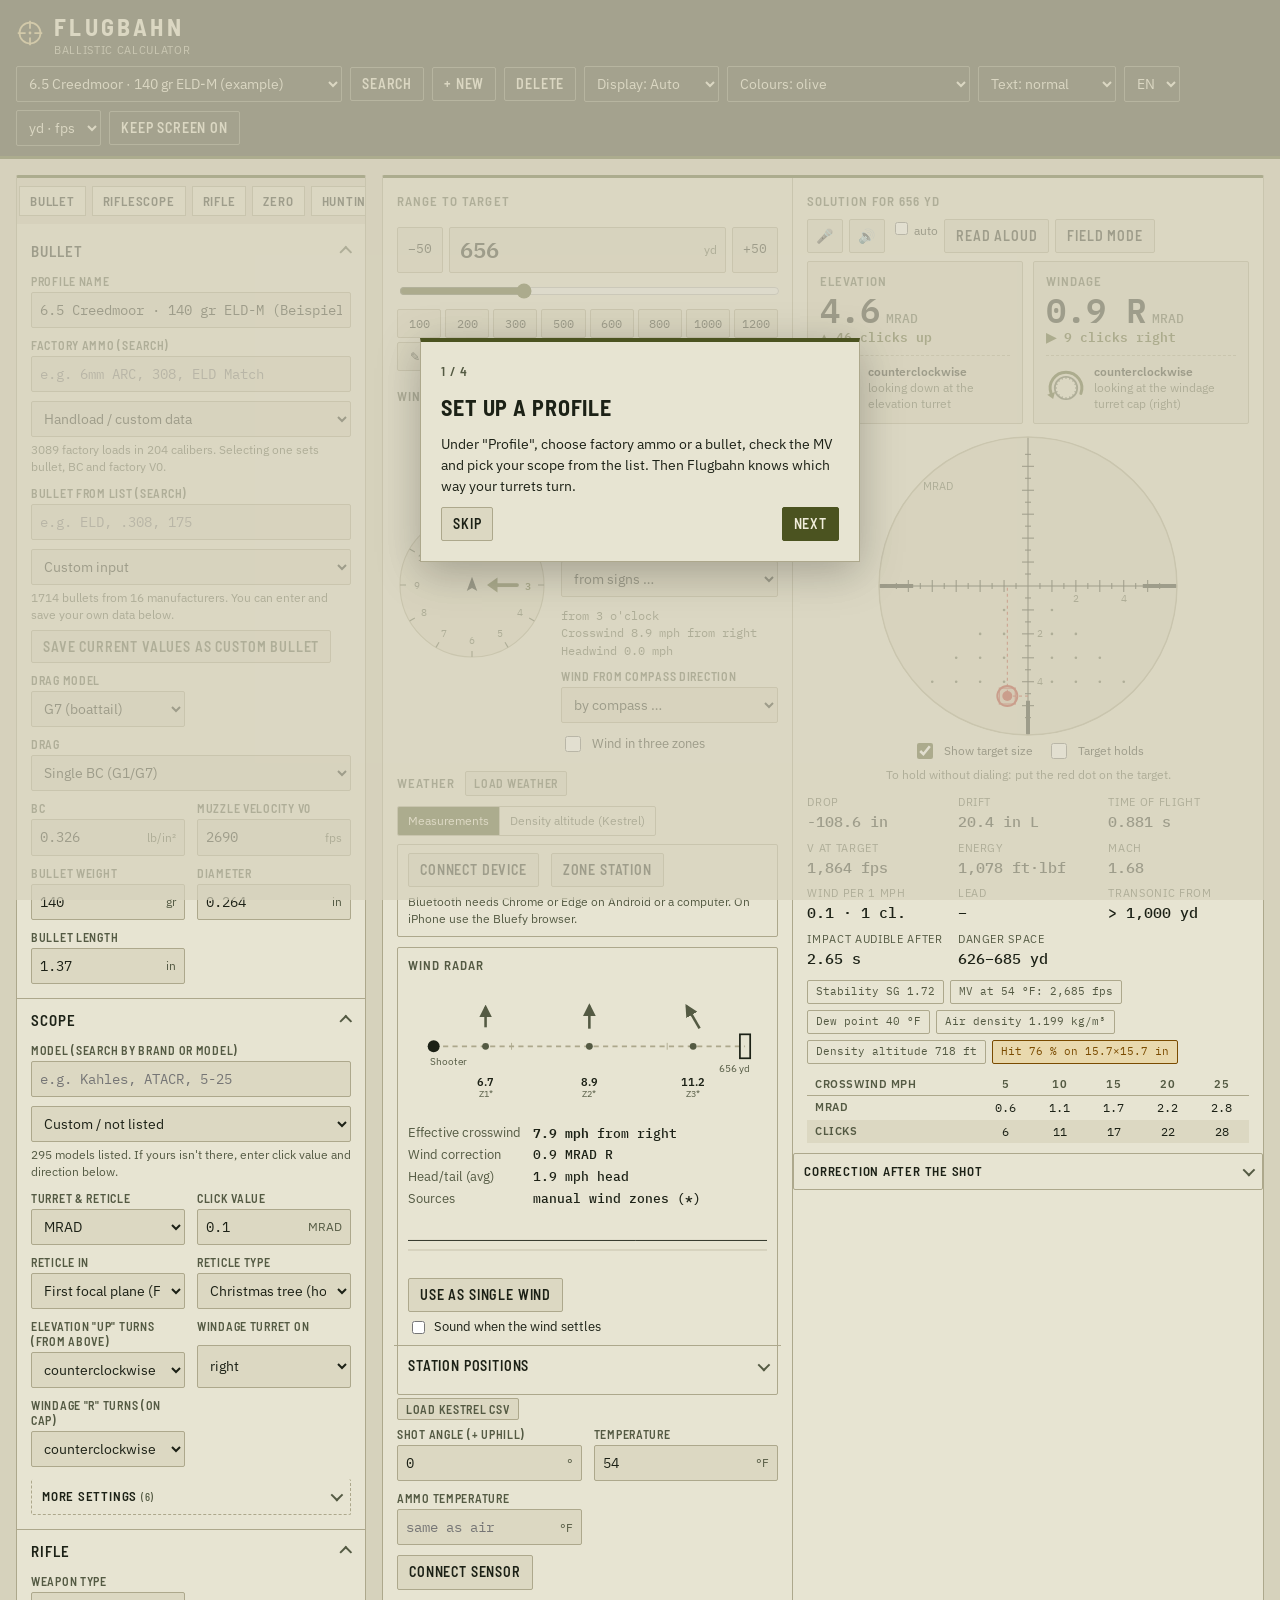
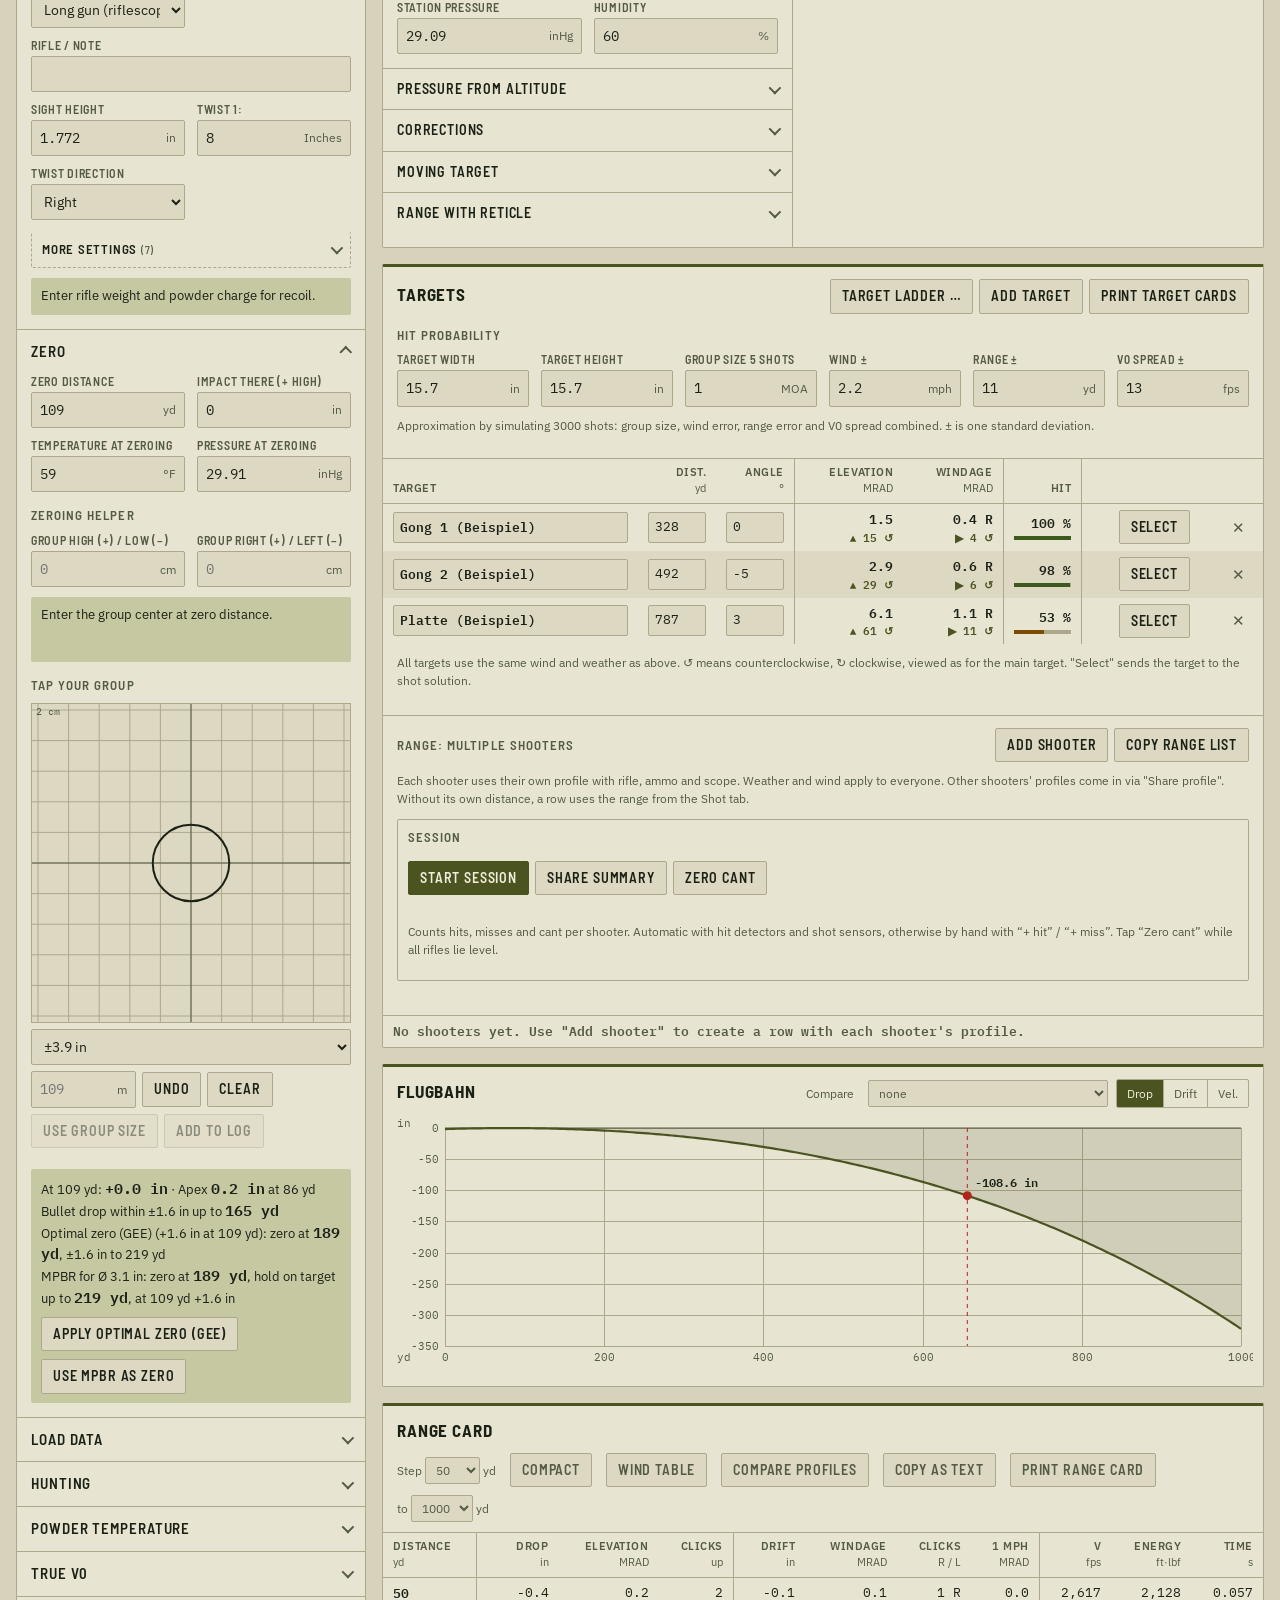
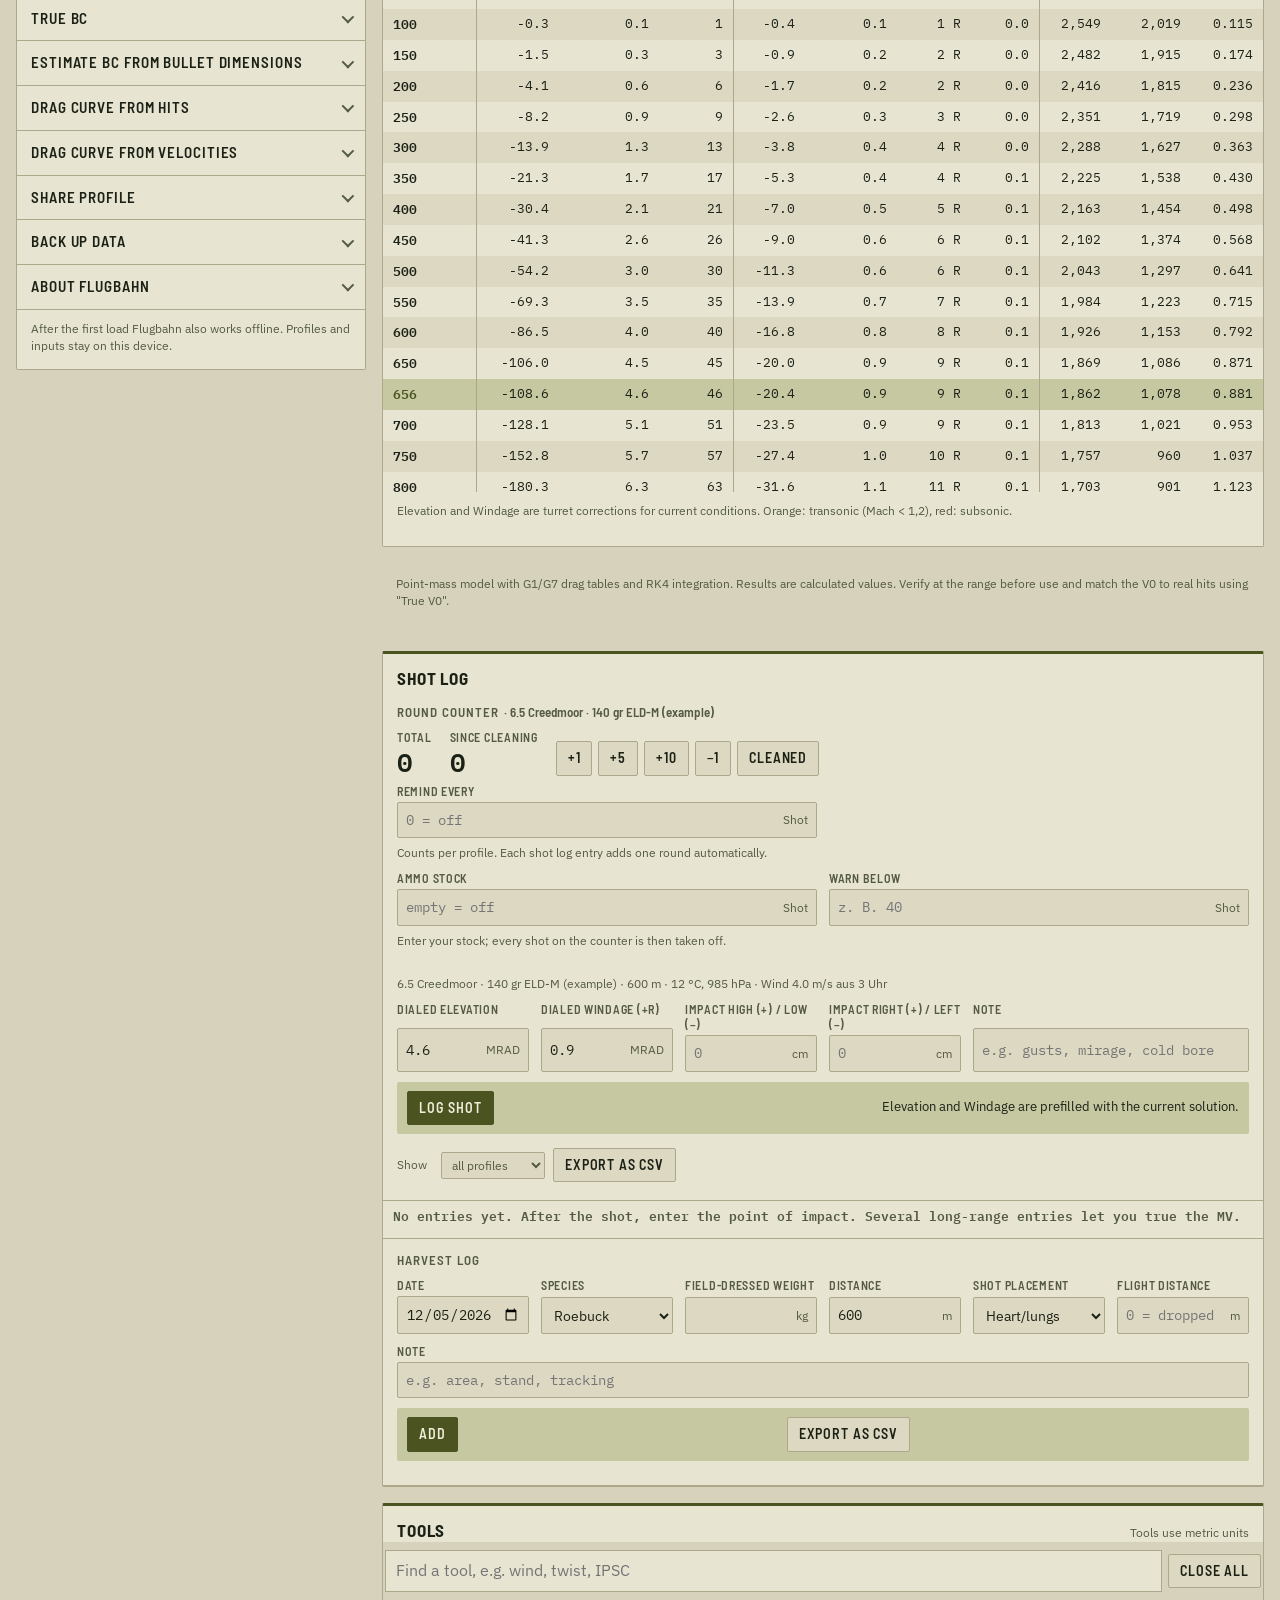
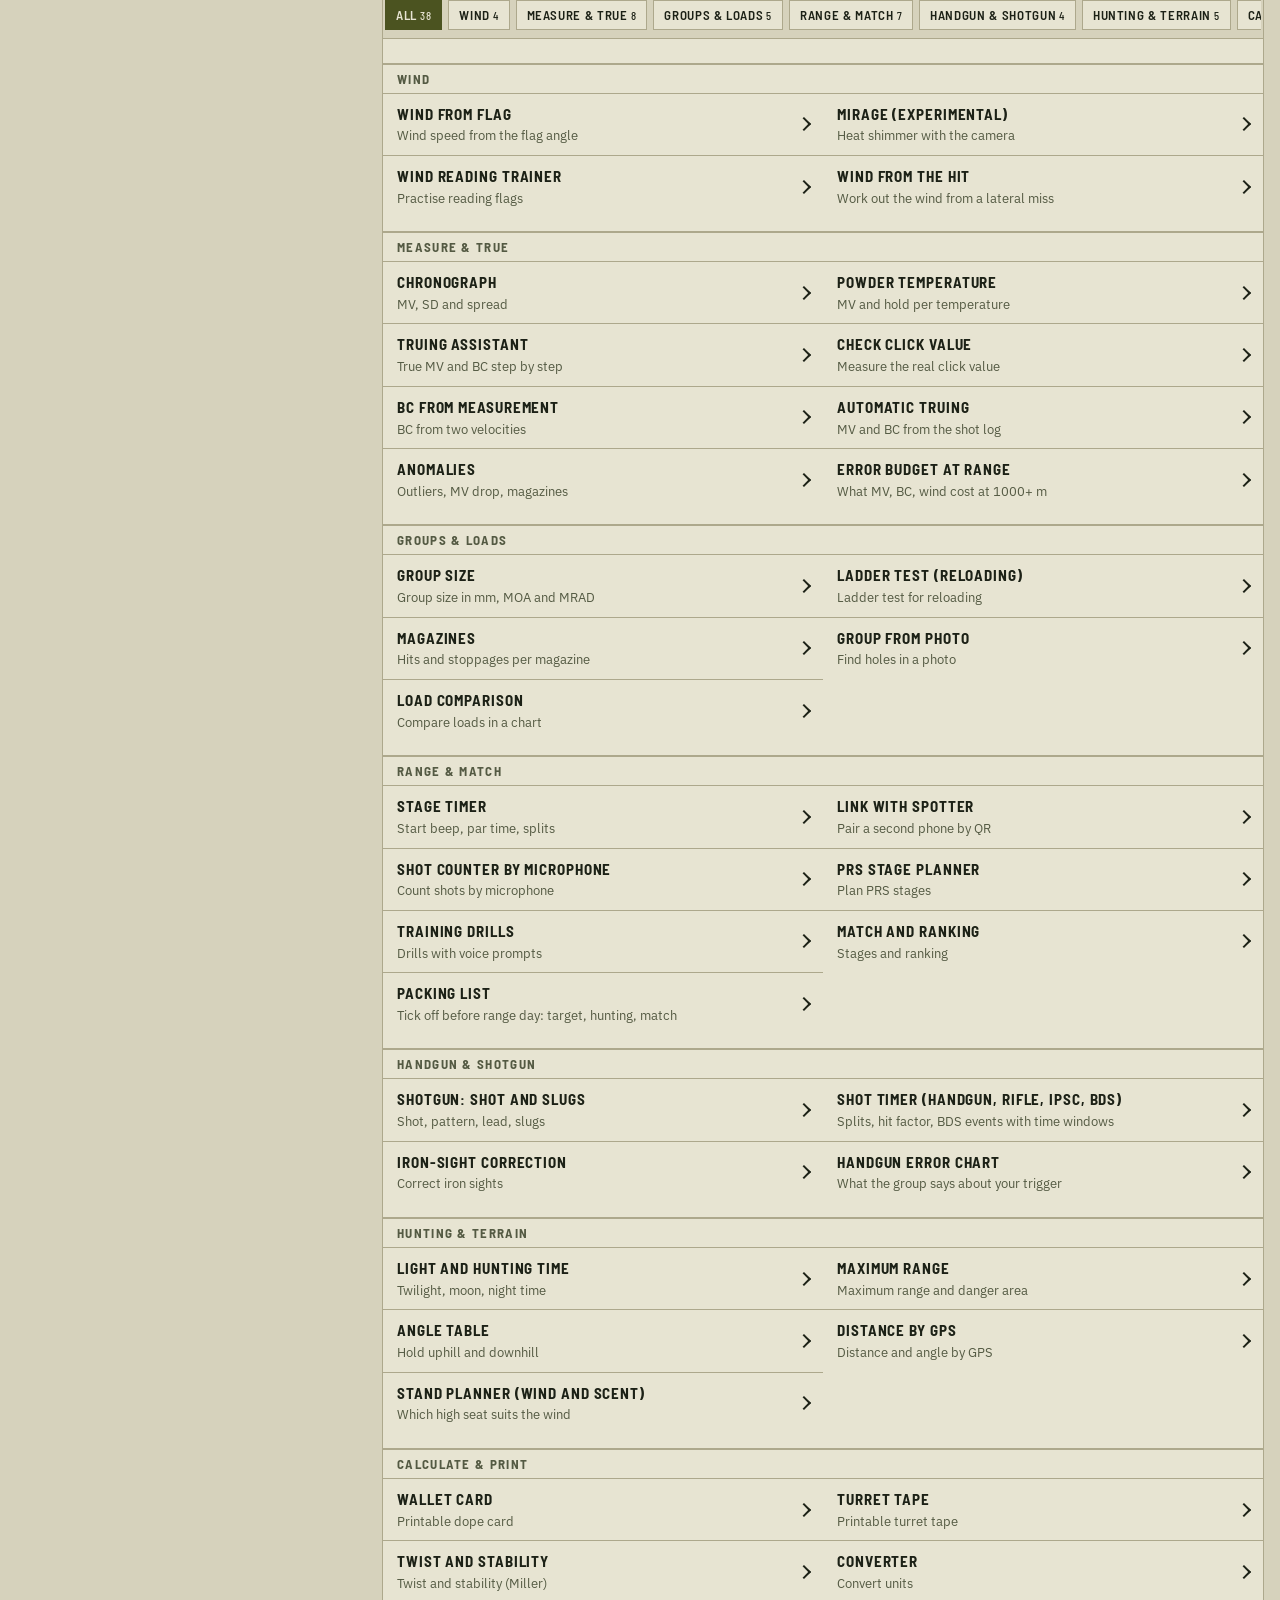
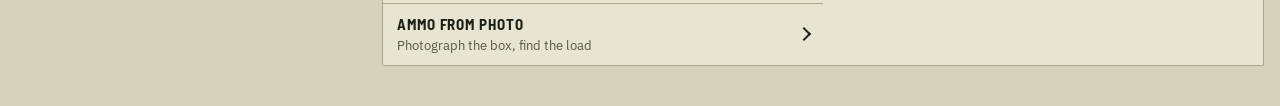
==== commit 067b1580: "App: Stimmen bei Bedarf Co-Authored-By: Claude Opus 5.5 <noreply@anthropic.com> Claude-Session: http" ====
--- a/app/index.html
+++ b/app/index.html
@@ -2260,7 +2260,7 @@
     <div style="display:flex;flex-wrap:wrap;gap:6px;margin-top:6px;align-items:center"><button class="btn" type="button" id="im-paste">Text importieren</button><span class="hint" id="ex-msg" style="margin:0"></span></div>
   </div></details>
   <details><summary>Über Flugbahn</summary><div class="dbody about">
-    <p style="margin:0 0 8px"><b>Flugbahn</b> · Version <span class="mono">2026.11 · 0de4c6e489</span></p>
+    <p style="margin:0 0 8px"><b>Flugbahn</b> · Version <span class="mono">2026.11 · c3a99fe944</span></p>
     <p class="sec-t" style="margin-top:12px">Kurzanleitung <button class="btn" type="button" id="intro-again" style="margin-left:6px;padding:2px 8px;font-size:12px">Einführung zeigen</button><button class="btn" type="button" id="news-again" style="margin-left:6px;padding:2px 8px;font-size:12px">Neuigkeiten anzeigen</button></p>
     <ol>
       <li>Unter <b>Profil</b> Fabrikmunition oder Geschoss wählen, V0 eintragen, Zielfernrohr und Einschuss einstellen.</li>
@@ -7144,6 +7144,10 @@
   const m = x.match(/^waffen mit (\d+) patronen laden$/); return m && [4, 5, 10, 15, 20].includes(+m[1]) ? "laden" + m[1] : null;
 }
 const REC_VOICES_EN = [["rec:en-joe", "Joe", "m"], ["rec:en-norman", "Norman", "m"], ["rec:en-cori", "Cori (UK)", "w"], ["rec:en-kristin", "Kristin", "w"]];
+// Gewählte Aufnahme vorab laden, damit sie offline auf dem Stand verfügbar ist (Service Worker legt sie im Stimmen-Cache ab)
+const REC_FILES = { de: ["fertig", "bereit", "achtung", "stopp", "ende", "laden", "laden4", "laden5", "laden10", "laden15", "laden20", "rest60", "rest30", "rest10", "z5", "z4", "z3", "z2", "z1", "stageende"], en: ["makeready", "areyouready", "standby", "stop", "unload", "rest60", "rest30", "rest10", "z5", "z4", "z3", "z2", "z1", "stageende"] };
+function recPrefetch() { try { if (!navigator.serviceWorker || !navigator.serviceWorker.controller) return; ["de", "en"].forEach(k => { const id = recVoice(k); if (id) REC_FILES[k].forEach(f => fetch(`data/voices/${id}/${f}.m4a`).catch(() => {})); }); } catch (e) {} }
+setTimeout(recPrefetch, 4000);
 function recVoice(lang) { const k = lang === "en" ? "en" : "de"; let v = ""; try { v = localStorage.getItem("flugbahn.voice_" + k) || ""; } catch (e) {} return v.startsWith("rec:") ? v.slice(4) : ""; }
 // Sprechen: Einträge sind Text oder { t, wait } (Pause nach dem Satz in ms); opt.lang erzwingt die Sprache (IPSC immer englisch)
 function stmSay(list, cb, opt) {
@@ -7395,7 +7399,7 @@
     let w = ""; try { w = localStorage.getItem("flugbahn.voice_" + code) || ""; } catch (e) {} sel.value = (L.some(v => v.name === w) || RV.some(r => r[0] === w)) ? w : ""; };
   vfill(); if (window.speechSynthesis) window.speechSynthesis.onvoiceschanged = vfill;
   $("ct-cmd").addEventListener("change", vfill);
-  $("ct-voice").addEventListener("change", e => { try { const k = "flugbahn.voice_" + vlang(); if (e.target.value) localStorage.setItem(k, e.target.value); else localStorage.removeItem(k); } catch (er) {} });
+  $("ct-voice").addEventListener("change", e => { try { const k = "flugbahn.voice_" + vlang(); if (e.target.value) localStorage.setItem(k, e.target.value); else localStorage.removeItem(k); } catch (er) {} recPrefetch(); });
   $("ct-vol").addEventListener("change", () => setTimeout(() => stmBeep(), 50));
   $("ct-vtest").addEventListener("click", () => { const en = vlang() === "en"; stmSay([en ? "Make ready" : "Fertigmachen"], null, { lang: en ? "en" : "de" }); });
   $("ct-x").addEventListener("click", ctClose);
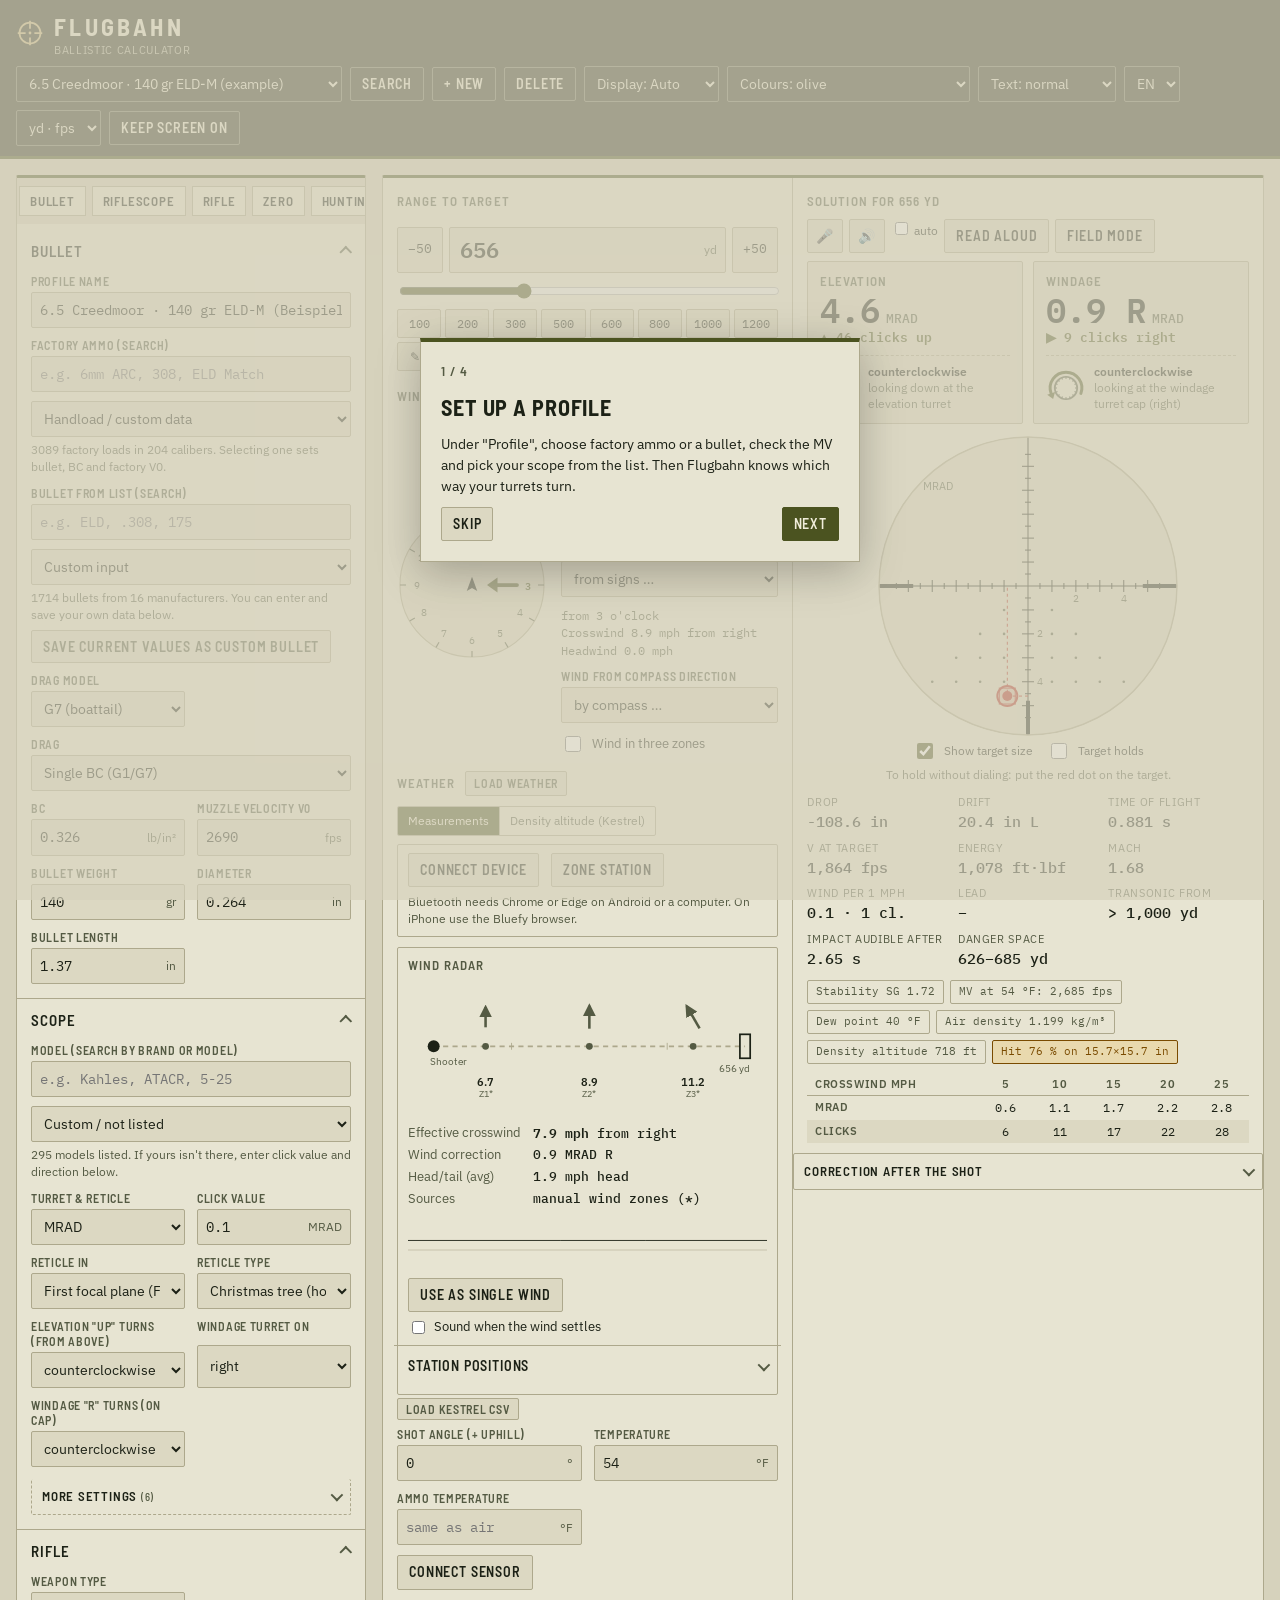
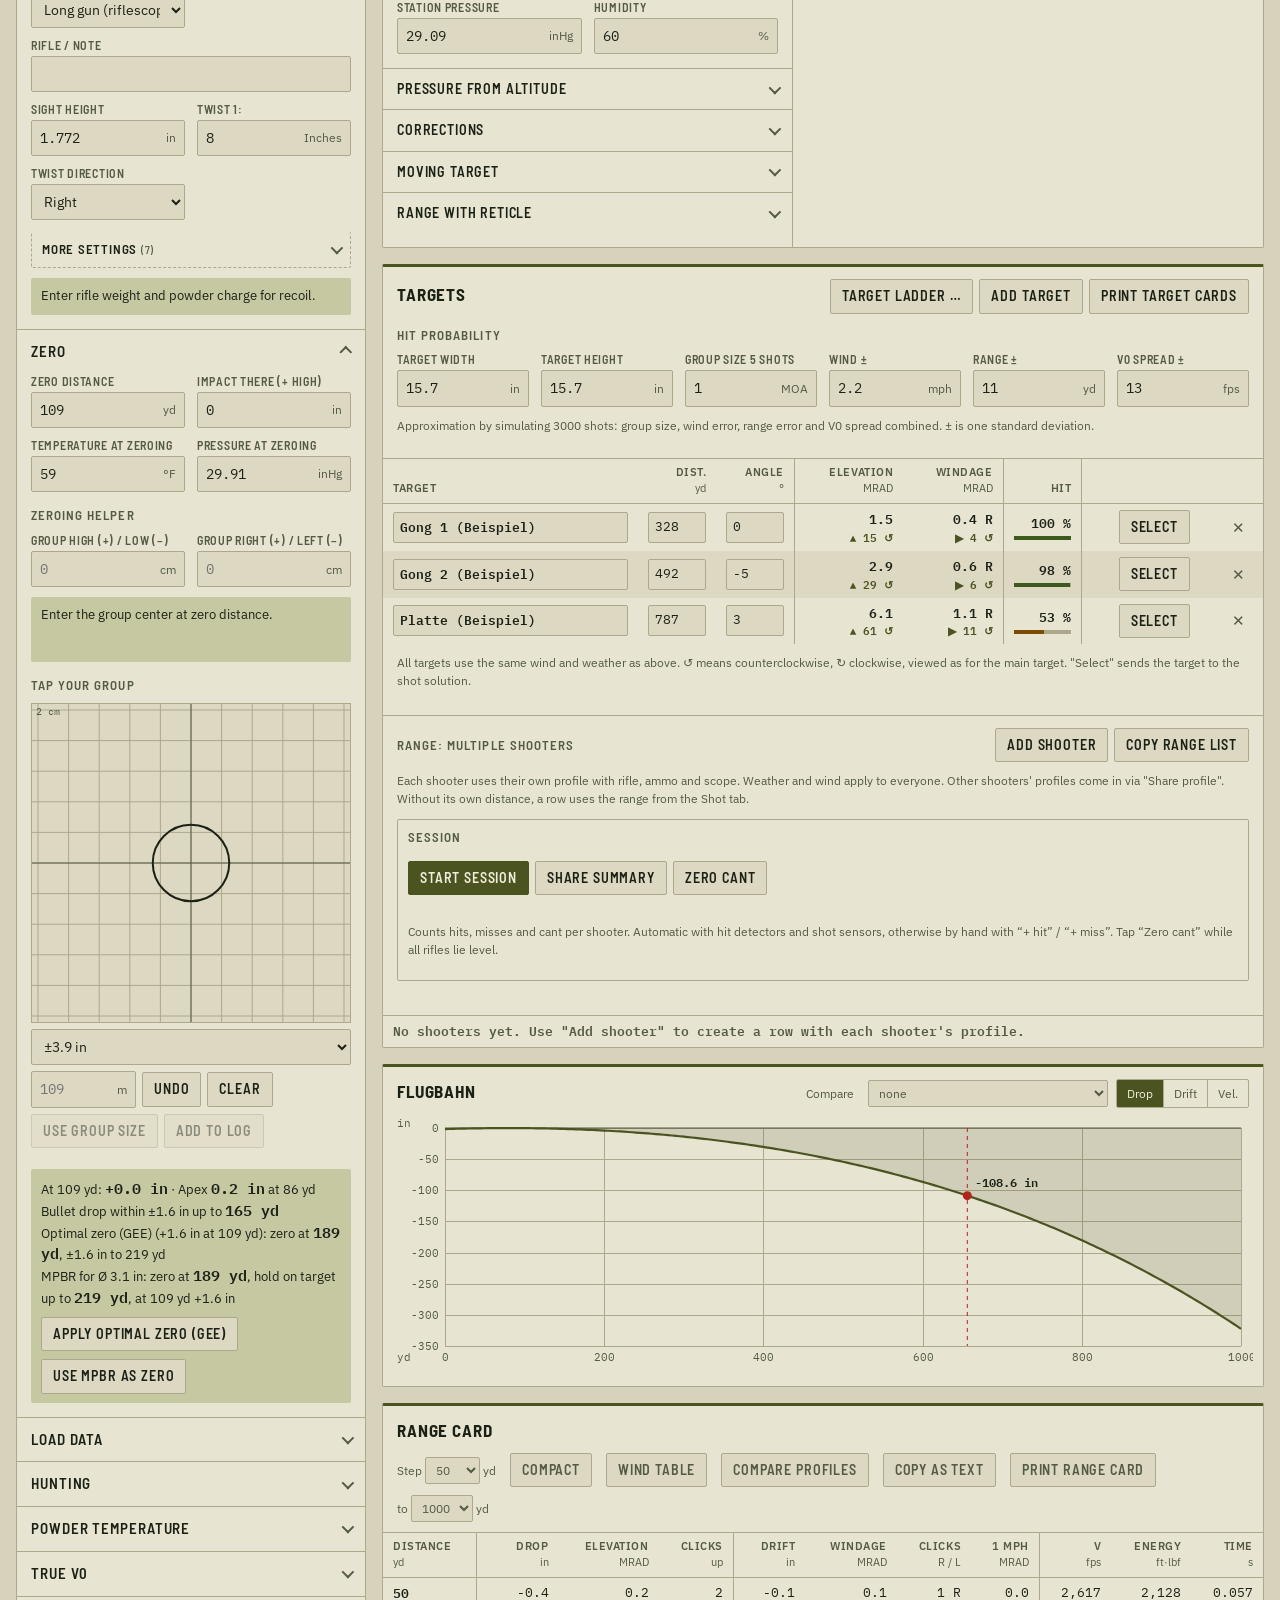
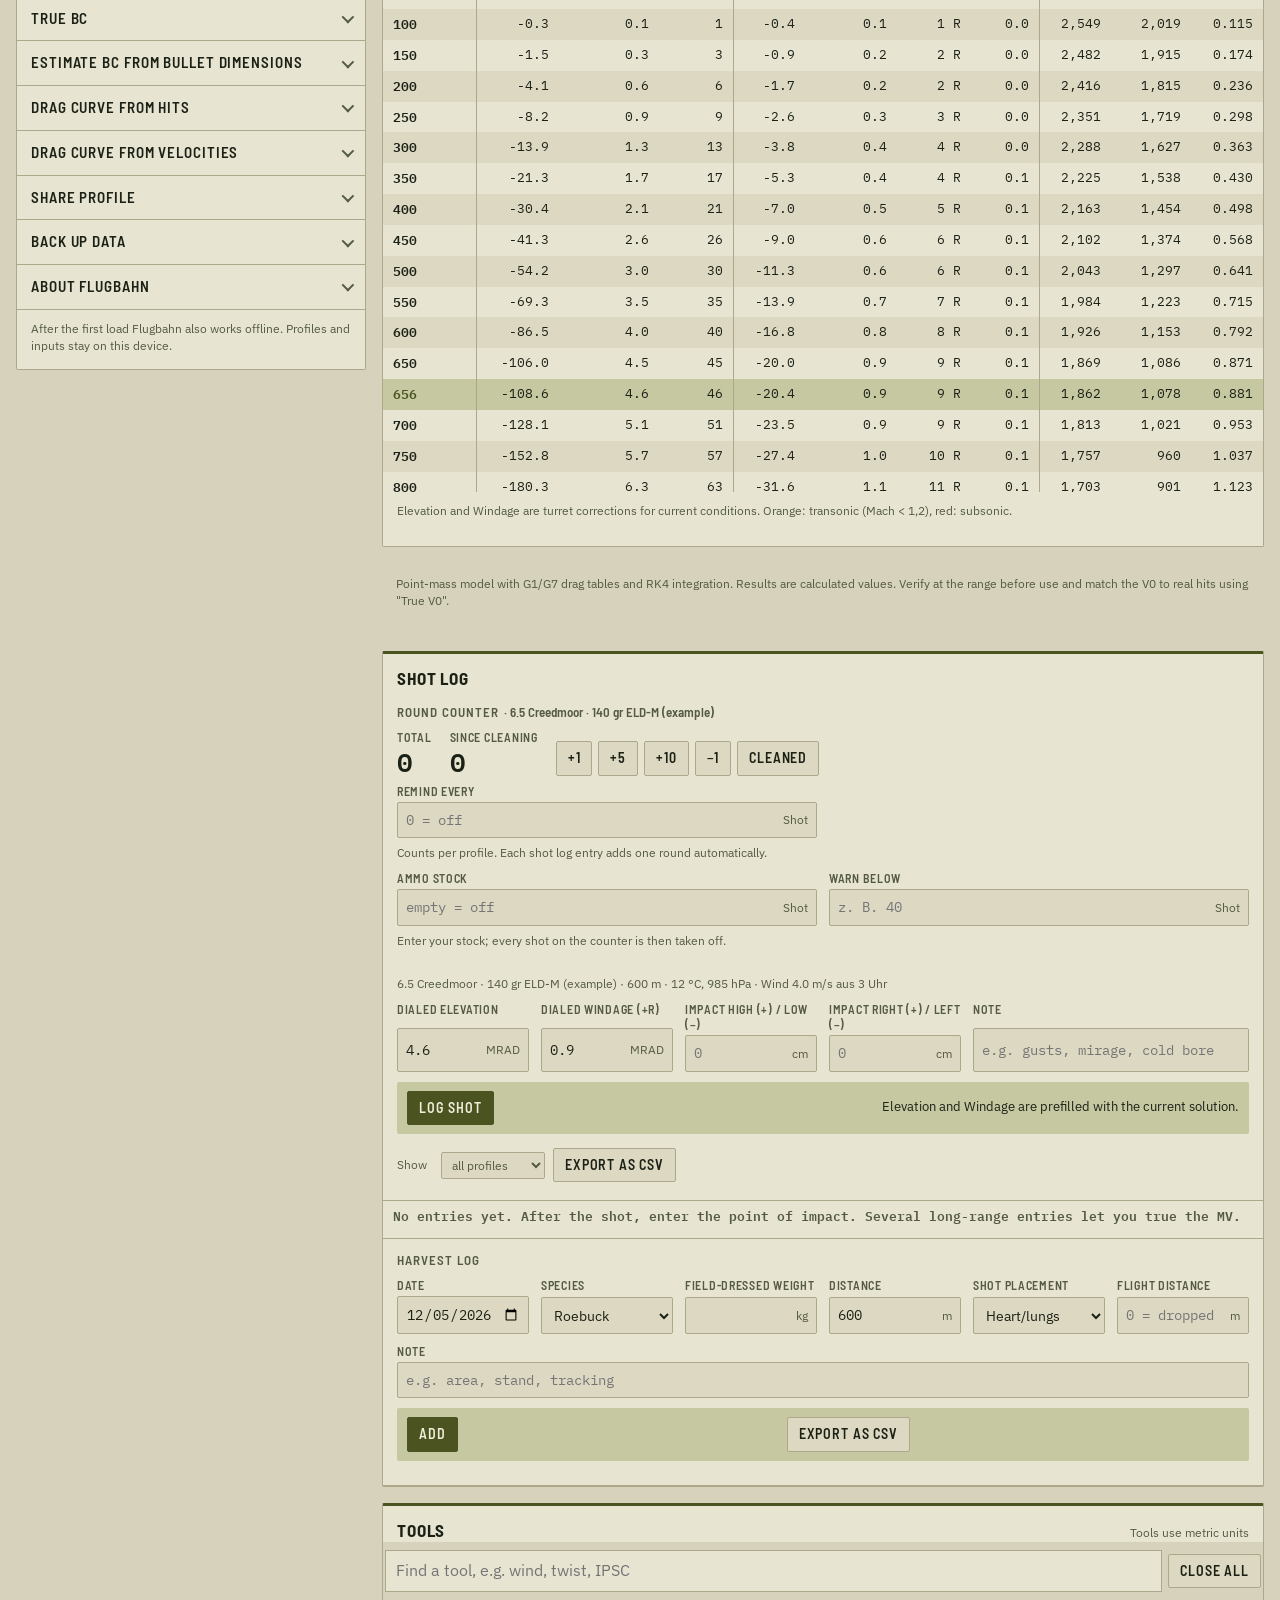
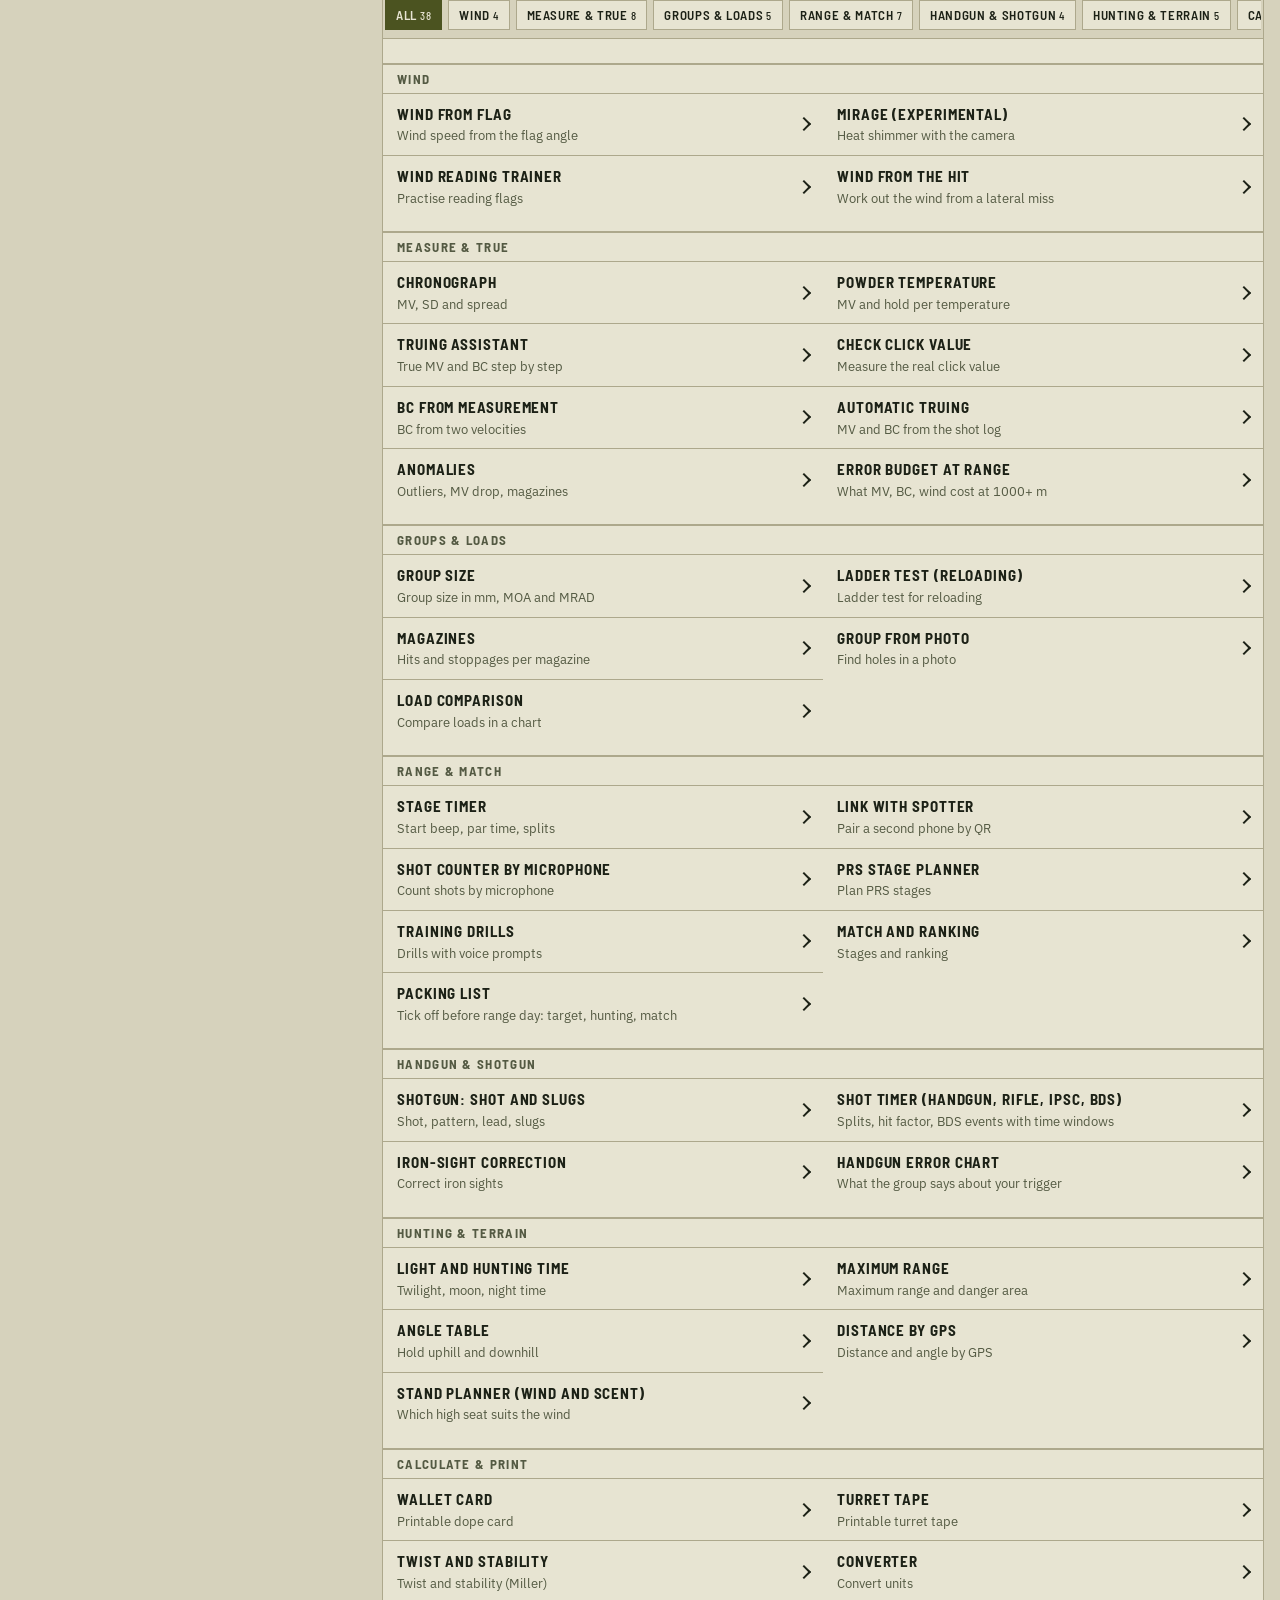
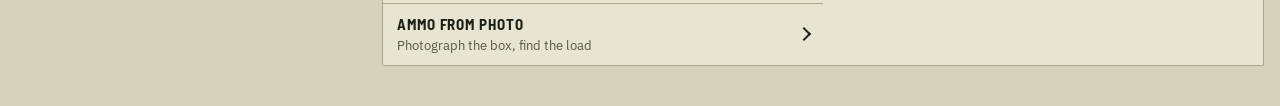
==== commit f03626b3: "App: Doku Co-Authored-By: Claude Opus 5.5 <noreply@anthropic.com> Claude-Session: https://claude.ai/" ====
--- a/app/index.html
+++ b/app/index.html
@@ -2260,7 +2260,7 @@
     <div style="display:flex;flex-wrap:wrap;gap:6px;margin-top:6px;align-items:center"><button class="btn" type="button" id="im-paste">Text importieren</button><span class="hint" id="ex-msg" style="margin:0"></span></div>
   </div></details>
   <details><summary>Über Flugbahn</summary><div class="dbody about">
-    <p style="margin:0 0 8px"><b>Flugbahn</b> · Version <span class="mono">2026.11 · c3a99fe944</span></p>
+    <p style="margin:0 0 8px"><b>Flugbahn</b> · Version <span class="mono">2026.11 · 6c5cb13a3a</span></p>
     <p class="sec-t" style="margin-top:12px">Kurzanleitung <button class="btn" type="button" id="intro-again" style="margin-left:6px;padding:2px 8px;font-size:12px">Einführung zeigen</button><button class="btn" type="button" id="news-again" style="margin-left:6px;padding:2px 8px;font-size:12px">Neuigkeiten anzeigen</button></p>
     <ol>
       <li>Unter <b>Profil</b> Fabrikmunition oder Geschoss wählen, V0 eintragen, Zielfernrohr und Einschuss einstellen.</li>
@@ -4883,7 +4883,7 @@
   $("import-no").onclick = done;
 }
 
-const NEWS = { v: "2026-11-28u", items: ["Timer: einzelne Läufe löschen (✕) oder neu zuordnen (✎), Vorschläge für Stage-Namen","Datensicherung enthält jetzt auch Timer-Läufe, Timer-Einstellungen, Schnellwahl-Distanzen und Stimmenwahl","Timer: nach dem Lauf Ø Split und langsamster Split (rot markiert)","Timer: „Rangliste drucken / PDF“ – Ergebnisliste zum Aushängen","Timer: „Mikro testen“ mit Pegelanzeige und Auslöseschwelle zum Einstellen der Empfindlichkeit","PRS-Stage-Uhr sagt die Restzeit mit der gewählten Aufnahme an (alle 11 Stimmen)","Fehlerbudget mit Trefferwahrscheinlichkeit: Zielgröße und Streukreis eingeben, erster Schuss und nach Korrektur","Timer-Austausch auch ohne Netz: „QR zeigen“ und „QR scannen“ (Kamera, komprimiert – ein Code reicht für etwa 90 Läufe)","Feldmodus: große Direkttasten für die Ziele der Zielreihe (mit Winkel) bzw. die eigene Schnellwahl","Timer-Ergebnisse zwischen Handys austauschen: „Code senden“ per WhatsApp, „Code einfügen“ führt alle Stages zu einer Rangliste zusammen","Timer: Signal-Lautstärke wählbar (bis sehr laut), Vibration beim Start, eigene Signaltöne werden nie als Schuss gezählt","Zielkarte drucken (Ziele): alle Ziele mit Höhe, Klicks und Wind je 1/3/5 m/s – mit Standliste je Schütze eine eigene Seite","Wettkampf-Timer: Treffer zählen wie bei IPSC (A/C/D, Miss, No-Shoot, Verfahren, Minor/Major) – Punkte und Hit Factor automatisch","Behoben: Mit gespeicherter Standliste konnte die App beim Start hängen bleiben", "Wettkampf-Timer: nächster Schütze automatisch, Rangliste je Stage (Hit Factor, Prozent wie IPSC) und Gesamt, CSV-Export","IPSC-Kommandos als englische Aufnahmen: Joe, Norman (männlich), Cori (UK), Kristin (weiblich) – offline","Drei weitere Timer-Stimmen: Karlsson (männlich), Ramona und Eva (weiblich) – jetzt 4 männliche und 3 weibliche Aufnahmen","Zwei weitere Timer-Stimmen: Thorsten energisch und Thorsten freundlich","Schusstimer: deutsche Kommandos als Open-Source-Aufnahmen (Thorsten, männlich, und Kerstin, weiblich) – klingen auf jedem Handy gleich und funktionieren offline (Timer → Einstellungen → Stimme)","Wettkampf-Timer: ruhigere Kommandos (nach „Make ready“ 3–12 s oder warten, bis die Standaufsicht tippt), beste verfügbare Stimme und Stimme wählbar, IPSC immer mit englischer Stimme", "Mikrofon wird beim Schließen des Timers, nach der Serie und im Hintergrund freigegeben","Wettkampf-Timer im Vollbild: große Zeit, Startsignal zufällig 1–4 s, IPSC-Kommandos, Echo-Filter, letzten Schuss löschen, Ergebnisse mit Hit Factor speichern und teilen","Long Range bis 1300 m: Schnellwahl der Entfernung frei einstellbar (✎), Voreinstellung bis 1200 m", "Fehlerbudget auf Distanz: was V0, BC, Wind, Temperatur und Entfernung auf 1000+ m kosten (Extras → Messen & Abgleich)", "Windradar: 4–6 Funkstationen werden ohne eingetragene Lage gleichmäßig über die Bahn verteilt","Ansitz-Planer: zeigt, welcher Hochsitz zum aktuellen Wind passt (Extras → Jagd & Gelände)","Wettkampf: BDS-Vorlagen mit allen Serien und Schießzeiten (25 m Kombi, Mehrdistanz, Zeitserie u. a.)","Zielreihe, Standliste und Schussbuch am Handy als übersichtliche Karten statt breiter Tabellen","Schusstimer sagt auf Wunsch die Kommandos an: laden, „Sind Sie bereit?“, „Achtung“, „Stopp“","Trockentraining im Schusstimer: zufällige Startsignale mit Parzeit-Ton, ohne Mikrofon", "Datenschutzerklärung jetzt auch auf Englisch","Handbuch jetzt auch auf Englisch", "Datensicherung enthält jetzt auch Schusstimer-Verlauf, Bestzeiten und Packliste","Handbuch mit Suchfeld: blendet passende Stellen ein und markiert sie","Packliste für Sport, Jagd und Wettkampf zum Abhaken (Extras → Stand & Wettkampf)", "Munitionsbestand je Profil: zählt mit dem Schusszähler herunter und warnt rechtzeitig (Buch)","Rotlicht-Modus besser lesbar: Beschriftungen mit ausreichendem Kontrast, weiterhin nachtsichtschonend","Schusstimer: Ringe je Schuss eintragen, Serienergebnis mit Abzügen und Verlauf je Disziplin","Schusstimer auch für Büchse und Flinte: BDS-Präzision, Zeitserien 40/30/20 s, Symbolscheibe, Fertigkeit, Intervall 8 s / 12 s, Mehrdistanz, Fallscheiben","Schusstimer mit BDS-Disziplinen: Präzision, Intervall (3 s / 7 s), Zeitserien, Mehrdistanz mit Sollzeit, Fallscheiben, Speed – mit Regelprüfung","Schriftgröße einstellbar: Optionen → Schrift Groß oder Sehr groß", "Schusstafel: Entfernungsspalte bleibt beim seitlichen Wischen stehen","Schnelleingabe am Handy: Entfernung und Wind direkt über der Lösung (Reiter Schuss)", "Profil aufgeräumt: Feinheiten unter „Weitere Einstellungen“, mit Hinweis wenn dort etwas geändert ist","Extras übersichtlicher: 7 Gruppen, Suchfeld und zugeklappte Werkzeuge mit Kurzbeschreibung","IPSC-Scheibe und IPSC-Mini jetzt maßgenau nach BDS-Sportordnung (Appendix B2/B3) mit C-Zone und nicht wertendem Rand", "BDS-Fallscheiben korrigiert: KK 15 cm und Großkaliber 20 cm, beide auf 25 m","Neue Kurzwaffen-Scheiben: NRA B-8, B-6, B-16, B-2, BDS-Fallscheiben, IPSC-Mini, Dot Torture", "Schusstimer mit Splits, Parzeit und Hit Factor (Extras)", "Visierkorrektur für Kimme und Korn (Extras)", "Fehlerbild-Diagnose für Kurzwaffen (Extras)", "Chronograph zum Selbstbauen: Messungen per Bluetooth direkt in die V0-Auswertung", "Wind aus dem Treffer zurückrechnen (Extras)", "Trainingsprogramme mit Sprachansage (Extras)", "Ladungsvergleich als Grafik (Extras)", "Wettkampf mit Stage-Timer und Rangliste (Extras)", "Sitzung am Stand: Treffer, Fehlschüsse und Quote je Schütze, Auswertung per WhatsApp teilen (Ziele → Sitzung)", "Verkantungswarnung mit dem Schussmelder", "Kurzwaffen: Waffenart unter Profil → Waffe, Haltepunkt in cm, Beispielprofile 9 mm und .45 ACP", "Fast 400 Kurzwaffen-Ladungen (9 mm, .45 ACP, .40, 10 mm, .380, .38, .357, .44 u. a.)", "IPSC-Scheibe mit A/C/D-Wertung", "Schussmelder am Gewehr: App erkennt, wer getroffen hat, Fehlschüsse und falsches Ziel (Standliste)", "Standliste: Ziel-Nr. je Schütze für die Treffermelder", "Farbschemata für die Bundeswehr: Heer, Luftwaffe, Marine, Cyber- und Informationsraum, Unterstützungsbereich", "8 neue Farbschemata: Flecktarn, Wüste, Ranger Green, Marine, Schwarz, Jagd, Sport, Schwarz-Rot-Gold (Optionen → Farben)", "Suche findet jetzt auch Funktionen: z. B. „Scheibe“ oder „Fühler“ eintippen und hinspringen", "Sprungleiste im Reiter Profil", "18 Zielfernrohre aus dem 2. Weltkrieg mit Entfernungstrommel (Profil → Zielfernrohr, Gruppe „Historisch“)", "70 Flintenlaufgeschosse und 31 Schrotpatronen mit Herstellerangaben (Extras → Flinte)", "Über 2600 Fabrikladungen: neu u. a. Winchester und Blaser", "Flinte: Schrot, Garbe, Vorhalt, Gefahrenbereich und Flintenlaufgeschoss (Extras)", "Funkfühler für die Patronenbox: Schuss → Korrekturen → Fühler verbinden", "Neues Profil jetzt mit „+ Neu“ oben unter der Profilauswahl", "Scheibe direkt bei „Trefferbild per Foto“ wählbar", "Trefferbild per Foto: Löcher werden automatisch gefunden (Extras)", "Automatischer Abgleich von V0 und BC aus dem Schussbuch", "Sprachsteuerung 🎤: „Entfernung 650, Wind 3 aus 9 Uhr“", "Windprognose für die nächsten 10 Sekunden im Windradar", "Munition per Foto der Schachtel erkennen", "Auffälligkeiten: Ausreißer, V0-Abfall, Magazine", "Fahnen automatisch im Kamerabild erkennen, Mirage (experimentell)", "Windlese-Trainer, Schusszähler per Mikrofon, PRS-Stage-Planer", "Vereinsmodus: Zielliste per QR teilen", "Optionaler KI-Coach mit eigenem API-Schlüssel", "Windradar: Wind aller Stationen entlang der Bahn, wirksamer Seitenwind und Schussfenster (Schuss → Messgerät)", "Treffermelder für Stahlziele mit Ton und Vibration", "Korrektur ansagen lassen (🔊 an der Lösung)", "Entfernung, Winkel und Richtung per GPS (Extras)", "Leitertest fürs Wiederladen (Extras)", "Spotter koppeln per QR-Code (Extras)", "Magazin-Statistik mit Störungen (Extras)", "Fahnenwinkel mit der Kamera messen (Extras → Wind aus Fahne)", "Chronograph-Dateien von Garmin und LabRadar laden", "Laufthermometer-Modus für den Munitionsfühler", "Funkbrücke (LoRa): Wind auf der ganzen Strecke bis 1200 m", "Bis zu drei Wetterstationen füllen die Windzonen", "Windverlauf und Schussfenster mit Ton", "Windmesser-Abgleich in der App", "Messgerät per Bluetooth verbinden (Schuss → Korrekturen)", "Munitionstemperatur getrennt von der Luft (Schuss → Korrekturen)", "Taupunkt mit Beschlagwarnung", "Scheiben von BDS, DSB und ISSF mit Ringwertung und Abweichung (Profil → Einschuss)", "Militärladungen wie M193, M80, GP 11 mit Hinweisen", "Widerstandskurve aus Treffern oder Geschwindigkeiten (Profil)", "BC aus Geschossmaßen schätzen", "Absehen der Hersteller mit echten Maßen", "Über 2400 Fabrikladungen und 1700 Geschosse", "Standliste für mehrere Schützen (Reiter Ziele)", "Lauflänge speichern: Fabrik-V0 wird automatisch umgerechnet", "Imperiale Einheiten (yd, fps, Zoll) zum Umschalten", "Kleinkaliber .22 lr, .22 WMR, .17 HMR", "E100-Prüfung nach § 19 BJagdG, Mondphase, MPBR", "Turmband und Scheckkarte zum Ausdrucken", "Schalldämpfer, Kaltlauf, Klickwert-Test, Abgleich-Assistent", "Suche, Schusszähler, Ladedaten, Stage-Timer"] };
+const NEWS = { v: "2026-11-28v", items: ["Schnellerer erster Start: Sprachaufnahmen werden nur für die gewählte Stimme geladen (1,7 MB weniger)","Timer: einzelne Läufe löschen (✕) oder neu zuordnen (✎), Vorschläge für Stage-Namen","Datensicherung enthält jetzt auch Timer-Läufe, Timer-Einstellungen, Schnellwahl-Distanzen und Stimmenwahl","Timer: nach dem Lauf Ø Split und langsamster Split (rot markiert)","Timer: „Rangliste drucken / PDF“ – Ergebnisliste zum Aushängen","Timer: „Mikro testen“ mit Pegelanzeige und Auslöseschwelle zum Einstellen der Empfindlichkeit","PRS-Stage-Uhr sagt die Restzeit mit der gewählten Aufnahme an (alle 11 Stimmen)","Fehlerbudget mit Trefferwahrscheinlichkeit: Zielgröße und Streukreis eingeben, erster Schuss und nach Korrektur","Timer-Austausch auch ohne Netz: „QR zeigen“ und „QR scannen“ (Kamera, komprimiert – ein Code reicht für etwa 90 Läufe)","Feldmodus: große Direkttasten für die Ziele der Zielreihe (mit Winkel) bzw. die eigene Schnellwahl","Timer-Ergebnisse zwischen Handys austauschen: „Code senden“ per WhatsApp, „Code einfügen“ führt alle Stages zu einer Rangliste zusammen","Timer: Signal-Lautstärke wählbar (bis sehr laut), Vibration beim Start, eigene Signaltöne werden nie als Schuss gezählt","Zielkarte drucken (Ziele): alle Ziele mit Höhe, Klicks und Wind je 1/3/5 m/s – mit Standliste je Schütze eine eigene Seite","Wettkampf-Timer: Treffer zählen wie bei IPSC (A/C/D, Miss, No-Shoot, Verfahren, Minor/Major) – Punkte und Hit Factor automatisch","Behoben: Mit gespeicherter Standliste konnte die App beim Start hängen bleiben", "Wettkampf-Timer: nächster Schütze automatisch, Rangliste je Stage (Hit Factor, Prozent wie IPSC) und Gesamt, CSV-Export","IPSC-Kommandos als englische Aufnahmen: Joe, Norman (männlich), Cori (UK), Kristin (weiblich) – offline","Drei weitere Timer-Stimmen: Karlsson (männlich), Ramona und Eva (weiblich) – jetzt 4 männliche und 3 weibliche Aufnahmen","Zwei weitere Timer-Stimmen: Thorsten energisch und Thorsten freundlich","Schusstimer: deutsche Kommandos als Open-Source-Aufnahmen (Thorsten, männlich, und Kerstin, weiblich) – klingen auf jedem Handy gleich und funktionieren offline (Timer → Einstellungen → Stimme)","Wettkampf-Timer: ruhigere Kommandos (nach „Make ready“ 3–12 s oder warten, bis die Standaufsicht tippt), beste verfügbare Stimme und Stimme wählbar, IPSC immer mit englischer Stimme", "Mikrofon wird beim Schließen des Timers, nach der Serie und im Hintergrund freigegeben","Wettkampf-Timer im Vollbild: große Zeit, Startsignal zufällig 1–4 s, IPSC-Kommandos, Echo-Filter, letzten Schuss löschen, Ergebnisse mit Hit Factor speichern und teilen","Long Range bis 1300 m: Schnellwahl der Entfernung frei einstellbar (✎), Voreinstellung bis 1200 m", "Fehlerbudget auf Distanz: was V0, BC, Wind, Temperatur und Entfernung auf 1000+ m kosten (Extras → Messen & Abgleich)", "Windradar: 4–6 Funkstationen werden ohne eingetragene Lage gleichmäßig über die Bahn verteilt","Ansitz-Planer: zeigt, welcher Hochsitz zum aktuellen Wind passt (Extras → Jagd & Gelände)","Wettkampf: BDS-Vorlagen mit allen Serien und Schießzeiten (25 m Kombi, Mehrdistanz, Zeitserie u. a.)","Zielreihe, Standliste und Schussbuch am Handy als übersichtliche Karten statt breiter Tabellen","Schusstimer sagt auf Wunsch die Kommandos an: laden, „Sind Sie bereit?“, „Achtung“, „Stopp“","Trockentraining im Schusstimer: zufällige Startsignale mit Parzeit-Ton, ohne Mikrofon", "Datenschutzerklärung jetzt auch auf Englisch","Handbuch jetzt auch auf Englisch", "Datensicherung enthält jetzt auch Schusstimer-Verlauf, Bestzeiten und Packliste","Handbuch mit Suchfeld: blendet passende Stellen ein und markiert sie","Packliste für Sport, Jagd und Wettkampf zum Abhaken (Extras → Stand & Wettkampf)", "Munitionsbestand je Profil: zählt mit dem Schusszähler herunter und warnt rechtzeitig (Buch)","Rotlicht-Modus besser lesbar: Beschriftungen mit ausreichendem Kontrast, weiterhin nachtsichtschonend","Schusstimer: Ringe je Schuss eintragen, Serienergebnis mit Abzügen und Verlauf je Disziplin","Schusstimer auch für Büchse und Flinte: BDS-Präzision, Zeitserien 40/30/20 s, Symbolscheibe, Fertigkeit, Intervall 8 s / 12 s, Mehrdistanz, Fallscheiben","Schusstimer mit BDS-Disziplinen: Präzision, Intervall (3 s / 7 s), Zeitserien, Mehrdistanz mit Sollzeit, Fallscheiben, Speed – mit Regelprüfung","Schriftgröße einstellbar: Optionen → Schrift Groß oder Sehr groß", "Schusstafel: Entfernungsspalte bleibt beim seitlichen Wischen stehen","Schnelleingabe am Handy: Entfernung und Wind direkt über der Lösung (Reiter Schuss)", "Profil aufgeräumt: Feinheiten unter „Weitere Einstellungen“, mit Hinweis wenn dort etwas geändert ist","Extras übersichtlicher: 7 Gruppen, Suchfeld und zugeklappte Werkzeuge mit Kurzbeschreibung","IPSC-Scheibe und IPSC-Mini jetzt maßgenau nach BDS-Sportordnung (Appendix B2/B3) mit C-Zone und nicht wertendem Rand", "BDS-Fallscheiben korrigiert: KK 15 cm und Großkaliber 20 cm, beide auf 25 m","Neue Kurzwaffen-Scheiben: NRA B-8, B-6, B-16, B-2, BDS-Fallscheiben, IPSC-Mini, Dot Torture", "Schusstimer mit Splits, Parzeit und Hit Factor (Extras)", "Visierkorrektur für Kimme und Korn (Extras)", "Fehlerbild-Diagnose für Kurzwaffen (Extras)", "Chronograph zum Selbstbauen: Messungen per Bluetooth direkt in die V0-Auswertung", "Wind aus dem Treffer zurückrechnen (Extras)", "Trainingsprogramme mit Sprachansage (Extras)", "Ladungsvergleich als Grafik (Extras)", "Wettkampf mit Stage-Timer und Rangliste (Extras)", "Sitzung am Stand: Treffer, Fehlschüsse und Quote je Schütze, Auswertung per WhatsApp teilen (Ziele → Sitzung)", "Verkantungswarnung mit dem Schussmelder", "Kurzwaffen: Waffenart unter Profil → Waffe, Haltepunkt in cm, Beispielprofile 9 mm und .45 ACP", "Fast 400 Kurzwaffen-Ladungen (9 mm, .45 ACP, .40, 10 mm, .380, .38, .357, .44 u. a.)", "IPSC-Scheibe mit A/C/D-Wertung", "Schussmelder am Gewehr: App erkennt, wer getroffen hat, Fehlschüsse und falsches Ziel (Standliste)", "Standliste: Ziel-Nr. je Schütze für die Treffermelder", "Farbschemata für die Bundeswehr: Heer, Luftwaffe, Marine, Cyber- und Informationsraum, Unterstützungsbereich", "8 neue Farbschemata: Flecktarn, Wüste, Ranger Green, Marine, Schwarz, Jagd, Sport, Schwarz-Rot-Gold (Optionen → Farben)", "Suche findet jetzt auch Funktionen: z. B. „Scheibe“ oder „Fühler“ eintippen und hinspringen", "Sprungleiste im Reiter Profil", "18 Zielfernrohre aus dem 2. Weltkrieg mit Entfernungstrommel (Profil → Zielfernrohr, Gruppe „Historisch“)", "70 Flintenlaufgeschosse und 31 Schrotpatronen mit Herstellerangaben (Extras → Flinte)", "Über 2600 Fabrikladungen: neu u. a. Winchester und Blaser", "Flinte: Schrot, Garbe, Vorhalt, Gefahrenbereich und Flintenlaufgeschoss (Extras)", "Funkfühler für die Patronenbox: Schuss → Korrekturen → Fühler verbinden", "Neues Profil jetzt mit „+ Neu“ oben unter der Profilauswahl", "Scheibe direkt bei „Trefferbild per Foto“ wählbar", "Trefferbild per Foto: Löcher werden automatisch gefunden (Extras)", "Automatischer Abgleich von V0 und BC aus dem Schussbuch", "Sprachsteuerung 🎤: „Entfernung 650, Wind 3 aus 9 Uhr“", "Windprognose für die nächsten 10 Sekunden im Windradar", "Munition per Foto der Schachtel erkennen", "Auffälligkeiten: Ausreißer, V0-Abfall, Magazine", "Fahnen automatisch im Kamerabild erkennen, Mirage (experimentell)", "Windlese-Trainer, Schusszähler per Mikrofon, PRS-Stage-Planer", "Vereinsmodus: Zielliste per QR teilen", "Optionaler KI-Coach mit eigenem API-Schlüssel", "Windradar: Wind aller Stationen entlang der Bahn, wirksamer Seitenwind und Schussfenster (Schuss → Messgerät)", "Treffermelder für Stahlziele mit Ton und Vibration", "Korrektur ansagen lassen (🔊 an der Lösung)", "Entfernung, Winkel und Richtung per GPS (Extras)", "Leitertest fürs Wiederladen (Extras)", "Spotter koppeln per QR-Code (Extras)", "Magazin-Statistik mit Störungen (Extras)", "Fahnenwinkel mit der Kamera messen (Extras → Wind aus Fahne)", "Chronograph-Dateien von Garmin und LabRadar laden", "Laufthermometer-Modus für den Munitionsfühler", "Funkbrücke (LoRa): Wind auf der ganzen Strecke bis 1200 m", "Bis zu drei Wetterstationen füllen die Windzonen", "Windverlauf und Schussfenster mit Ton", "Windmesser-Abgleich in der App", "Messgerät per Bluetooth verbinden (Schuss → Korrekturen)", "Munitionstemperatur getrennt von der Luft (Schuss → Korrekturen)", "Taupunkt mit Beschlagwarnung", "Scheiben von BDS, DSB und ISSF mit Ringwertung und Abweichung (Profil → Einschuss)", "Militärladungen wie M193, M80, GP 11 mit Hinweisen", "Widerstandskurve aus Treffern oder Geschwindigkeiten (Profil)", "BC aus Geschossmaßen schätzen", "Absehen der Hersteller mit echten Maßen", "Über 2400 Fabrikladungen und 1700 Geschosse", "Standliste für mehrere Schützen (Reiter Ziele)", "Lauflänge speichern: Fabrik-V0 wird automatisch umgerechnet", "Imperiale Einheiten (yd, fps, Zoll) zum Umschalten", "Kleinkaliber .22 lr, .22 WMR, .17 HMR", "E100-Prüfung nach § 19 BJagdG, Mondphase, MPBR", "Turmband und Scheckkarte zum Ausdrucken", "Schalldämpfer, Kaltlauf, Klickwert-Test, Abgleich-Assistent", "Suche, Schusszähler, Ladedaten, Stage-Timer"] };
 function backupReminder() {
   try {
     const own = state.log.length + state.bullets.length + state.profiles.filter(p => !/\(Beispiel\)$/.test(p.name || "")).length;
@@ -4898,7 +4898,7 @@
     $("import-no").onclick = done;
   } catch (e) {}
 }
-const NEWS_EN = {"Timer: einzelne Läufe löschen (✕) oder neu zuordnen (✎), Vorschläge für Stage-Namen":"Timer: delete single runs (✕) or reassign them (✎), suggestions for stage names","Datensicherung enthält jetzt auch Timer-Läufe, Timer-Einstellungen, Schnellwahl-Distanzen und Stimmenwahl":"Backup now also contains timer runs, timer settings, quick distances and voice choice","Timer: nach dem Lauf Ø Split und langsamster Split (rot markiert)":"Timer: after the run average split and slowest split (marked red)","Timer: „Rangliste drucken / PDF“ – Ergebnisliste zum Aushängen":"Timer: “Print ranking / PDF” – results list to post","Timer: „Mikro testen“ mit Pegelanzeige und Auslöseschwelle zum Einstellen der Empfindlichkeit":"Timer: “Test mic” with level meter and trigger threshold to set the sensitivity","PRS-Stage-Uhr sagt die Restzeit mit der gewählten Aufnahme an (alle 11 Stimmen)":"PRS stage clock calls the remaining time with the selected recording (all 11 voices)","Fehlerbudget mit Trefferwahrscheinlichkeit: Zielgröße und Streukreis eingeben, erster Schuss und nach Korrektur":"Error budget with hit probability: enter target size and group size, first shot and after correction","Timer-Austausch auch ohne Netz: „QR zeigen“ und „QR scannen“ (Kamera, komprimiert – ein Code reicht für etwa 90 Läufe)":"Timer exchange without a network: “Show QR” and “Scan QR” (camera, compressed – one code holds about 90 runs)","Feldmodus: große Direkttasten für die Ziele der Zielreihe (mit Winkel) bzw. die eigene Schnellwahl":"Field mode: large direct buttons for the targets of the ladder (with angle) or your quick distances","Timer-Ergebnisse zwischen Handys austauschen: „Code senden“ per WhatsApp, „Code einfügen“ führt alle Stages zu einer Rangliste zusammen":"Exchange timer results between phones: “Send code” via WhatsApp, “Paste code” merges all stages into one ranking","Timer: Signal-Lautstärke wählbar (bis sehr laut), Vibration beim Start, eigene Signaltöne werden nie als Schuss gezählt":"Timer: selectable signal volume (up to very loud), vibration on start, the app’s own beeps are never counted as shots","Zielkarte drucken (Ziele): alle Ziele mit Höhe, Klicks und Wind je 1/3/5 m/s – mit Standliste je Schütze eine eigene Seite":"Print target card (Targets): all targets with elevation, clicks and wind per 1/3/5 m/s on one sheet – for matches without a phone","Wettkampf-Timer: Treffer zählen wie bei IPSC (A/C/D, Miss, No-Shoot, Verfahren, Minor/Major) – Punkte und Hit Factor automatisch":"Match timer: count hits like IPSC (A/C/D, miss, no-shoot, procedural, minor/major) – points and hit factor automatically","Behoben: Mit gespeicherter Standliste konnte die App beim Start hängen bleiben":"Fixed: with a saved range list the app could hang on start","Wettkampf-Timer: nächster Schütze automatisch, Rangliste je Stage (Hit Factor, Prozent wie IPSC) und Gesamt, CSV-Export":"Match timer: next shooter automatically, ranking per stage (hit factor, percent like IPSC) and overall, CSV export","IPSC-Kommandos als englische Aufnahmen: Joe, Norman (männlich), Cori (UK), Kristin (weiblich) – offline":"IPSC commands as English recordings: Joe, Norman (male), Cori (UK), Kristin (female) – offline","Drei weitere Timer-Stimmen: Karlsson (männlich), Ramona und Eva (weiblich) – jetzt 4 männliche und 3 weibliche Aufnahmen":"Three more timer voices: Karlsson (male), Ramona and Eva (female) – now 4 male and 3 female recordings","Zwei weitere Timer-Stimmen: Thorsten energisch und Thorsten freundlich":"Two more timer voices: Thorsten energetic and Thorsten friendly","Schusstimer: deutsche Kommandos als Open-Source-Aufnahmen (Thorsten, männlich, und Kerstin, weiblich) – klingen auf jedem Handy gleich und funktionieren offline (Timer → Einstellungen → Stimme)":"Shot timer: German commands as open-source recordings (Thorsten, male, and Kerstin, female) – same quality on every phone and offline (Timer → Settings → Voice)","Wettkampf-Timer: ruhigere Kommandos (nach „Make ready“ 3–12 s oder warten, bis die Standaufsicht tippt), beste verfügbare Stimme und Stimme wählbar, IPSC immer mit englischer Stimme":"Match timer: calmer commands (3–12 s after “Make ready” or wait for the range officer’s tap), best available voice and selectable voice, IPSC always with an English voice","Mikrofon wird beim Schließen des Timers, nach der Serie und im Hintergrund freigegeben":"The microphone is released when the timer closes, after the series and in the background","Wettkampf-Timer im Vollbild: große Zeit, Startsignal zufällig 1–4 s, IPSC-Kommandos, Echo-Filter, letzten Schuss löschen, Ergebnisse mit Hit Factor speichern und teilen":"Full-screen match timer: big time, random 1–4 s start signal, IPSC commands, echo filter, delete last shot, save and share results with hit factor","Long Range bis 1300 m: Schnellwahl der Entfernung frei einstellbar (✎), Voreinstellung bis 1200 m":"Long range to 1300 m: quick distance buttons are now editable (✎), default up to 1200 m","Fehlerbudget auf Distanz: was V0, BC, Wind, Temperatur und Entfernung auf 1000+ m kosten (Extras → Messen & Abgleich)":"Error budget at range: what MV, BC, wind, temperature and range cost at 1000+ m (Extras → Measure & true)","Windradar: 4–6 Funkstationen werden ohne eingetragene Lage gleichmäßig über die Bahn verteilt":"Wind radar: 4–6 radio stations are spread evenly along the range when no position is entered","Ansitz-Planer: zeigt, welcher Hochsitz zum aktuellen Wind passt (Extras → Jagd & Gelände)":"Stand planner: shows which high seat suits the current wind (Extras → Hunting & terrain)","Wettkampf: BDS-Vorlagen mit allen Serien und Schießzeiten (25 m Kombi, Mehrdistanz, Zeitserie u. a.)":"Match: BDS templates with all series and firing times (25 m combined, multi-distance, timed series and more)","Zielreihe, Standliste und Schussbuch am Handy als übersichtliche Karten statt breiter Tabellen":"Target ladder, range list and shot log shown as clear cards on phones instead of wide tables","Schusstimer sagt auf Wunsch die Kommandos an: laden, „Sind Sie bereit?“, „Achtung“, „Stopp“":"Shot timer can announce the range commands: load, “Are you ready?”, “Attention”, “Stop”","Trockentraining im Schusstimer: zufällige Startsignale mit Parzeit-Ton, ohne Mikrofon":"Dry fire in the shot timer: random start signals with a par tone, no microphone needed","Datenschutzerklärung jetzt auch auf Englisch":"Privacy policy now also in English","Handbuch jetzt auch auf Englisch":"The manual is now available in English","Datensicherung enthält jetzt auch Schusstimer-Verlauf, Bestzeiten und Packliste":"Backups now include shot timer history, best times and the packing list","Handbuch mit Suchfeld: blendet passende Stellen ein und markiert sie":"Manual with a search box: shows and highlights matching passages","Packliste für Sport, Jagd und Wettkampf zum Abhaken (Extras → Stand & Wettkampf)":"Packing list for target shooting, hunting and matches (Extras → Range & match)","Munitionsbestand je Profil: zählt mit dem Schusszähler herunter und warnt rechtzeitig (Buch)":"Ammo stock per profile: counts down with the round counter and warns in time (Log)","Rotlicht-Modus besser lesbar: Beschriftungen mit ausreichendem Kontrast, weiterhin nachtsichtschonend":"Red-light mode easier to read: labels with sufficient contrast, still easy on night vision","Schusstimer: Ringe je Schuss eintragen, Serienergebnis mit Abzügen und Verlauf je Disziplin":"Shot timer: enter rings per shot, series score with deductions and history per event","Schusstimer auch für Büchse und Flinte: BDS-Präzision, Zeitserien 40/30/20 s, Symbolscheibe, Fertigkeit, Intervall 8 s / 12 s, Mehrdistanz, Fallscheiben":"Shot timer for rifle and shotgun too: BDS precision, timed series 40/30/20 s, symbol target, skill, interval 8 s / 12 s, multi-distance, falling plates","Schusstimer mit BDS-Disziplinen: Präzision, Intervall (3 s / 7 s), Zeitserien, Mehrdistanz mit Sollzeit, Fallscheiben, Speed – mit Regelprüfung":"Shot timer with BDS events: precision, interval (3 s on / 7 s off), timed series, multi-distance with target time, falling plates, speed – with rule checks","Schriftgröße einstellbar: Optionen → Schrift Groß oder Sehr groß":"Adjustable text size: Options → Text large or extra large","Schusstafel: Entfernungsspalte bleibt beim seitlichen Wischen stehen":"Dope table: the distance column stays put when swiping sideways","Schnelleingabe am Handy: Entfernung und Wind direkt über der Lösung (Reiter Schuss)":"Quick input on phones: distance and wind right above the solution (Shot tab)","Profil aufgeräumt: Feinheiten unter „Weitere Einstellungen“, mit Hinweis wenn dort etwas geändert ist":"Tidier profile: fine-tuning under “More settings”, flagged when something there is changed","Extras übersichtlicher: 7 Gruppen, Suchfeld und zugeklappte Werkzeuge mit Kurzbeschreibung":"Clearer Extras: 7 groups, a search box and collapsed tools with a short description","IPSC-Scheibe und IPSC-Mini jetzt maßgenau nach BDS-Sportordnung (Appendix B2/B3) mit C-Zone und nicht wertendem Rand":"IPSC Target and IPSC Mini now true to the BDS rulebook drawings (Appendix B2/B3), incl. C zone and non-scoring border","BDS-Fallscheiben korrigiert: KK 15 cm und Großkaliber 20 cm, beide auf 25 m":"BDS falling plates corrected: the rimfire plate is shot at the same distance as the centrefire plate","Neue Kurzwaffen-Scheiben: NRA B-8, B-6, B-16, B-2, BDS-Fallscheiben, IPSC-Mini, Dot Torture":"New handgun targets: NRA B-8, B-6, B-16, B-2, BDS falling plates, IPSC Mini, Dot Torture","Schusstimer mit Splits, Parzeit und Hit Factor (Extras)":"Shot timer with splits, par time and hit factor (Extras)","Visierkorrektur für Kimme und Korn (Extras)":"Iron-sight correction (Extras)","Fehlerbild-Diagnose für Kurzwaffen (Extras)":"Handgun error-chart diagnosis (Extras)","Chronograph zum Selbstbauen: Messungen per Bluetooth direkt in die V0-Auswertung":"DIY chronograph: readings go straight into the MV analysis via Bluetooth","Wind aus dem Treffer zurückrechnen (Extras)":"Work out the wind from the hit (Extras)","Trainingsprogramme mit Sprachansage (Extras)":"Training drills with voice prompts (Extras)","Ladungsvergleich als Grafik (Extras)":"Load comparison chart (Extras)","Wettkampf mit Stage-Timer und Rangliste (Extras)":"Match with stage timer and ranking (Extras)","Sitzung am Stand: Treffer, Fehlschüsse und Quote je Schütze, Auswertung per WhatsApp teilen (Ziele → Sitzung)":"Range session: hits, misses and hit rate per shooter, share the summary via WhatsApp (Targets → Session)","Verkantungswarnung mit dem Schussmelder":"Cant warning with the shot sensor","Kurzwaffen: Waffenart unter Profil → Waffe, Haltepunkt in cm, Beispielprofile 9 mm und .45 ACP":"Handguns: weapon type under Profile → Rifle, hold in cm, sample profiles 9 mm and .45 ACP","Fast 400 Kurzwaffen-Ladungen (9 mm, .45 ACP, .40, 10 mm, .380, .38, .357, .44 u. a.)":"Almost 400 handgun loads (9mm, .45 ACP, .40, 10mm Auto, .380, .38, .357, .44 and more)","IPSC-Scheibe mit A/C/D-Wertung":"IPSC target with A/C/D scoring","Schussmelder am Gewehr: App erkennt, wer getroffen hat, Fehlschüsse und falsches Ziel (Standliste)":"Shot sensor on the rifle: the app knows who hit, misses and wrong targets (range list)","Standliste: Ziel-Nr. je Schütze für die Treffermelder":"Range list: target number per shooter for the hit detectors","Farbschemata für die Bundeswehr: Heer, Luftwaffe, Marine, Cyber- und Informationsraum, Unterstützungsbereich":"Bundeswehr colour schemes: Army, Air Force, Navy, Cyber and Information Domain, Support area","8 neue Farbschemata: Flecktarn, Wüste, Ranger Green, Marine, Schwarz, Jagd, Sport, Schwarz-Rot-Gold (Optionen → Farben)":"8 new colour schemes: Flecktarn, desert, ranger green, navy, black, hunting, sport, black-red-gold (Options → Colours)","Suche findet jetzt auch Funktionen: z. B. „Scheibe“ oder „Fühler“ eintippen und hinspringen": "Search now finds functions too: type e.g. “target” or “sensor” and jump there", "Sprungleiste im Reiter Profil": "Section bar on the Profile tab", "18 Zielfernrohre aus dem 2. Weltkrieg mit Entfernungstrommel (Profil → Zielfernrohr, Gruppe „Historisch“)": "18 WWII riflescopes with range drum (Profile → Riflescope, group “Historisch (2. Weltkrieg)”)", "70 Flintenlaufgeschosse und 31 Schrotpatronen mit Herstellerangaben (Extras → Flinte)": "70 slugs and 31 shotshells with maker data (Extras → Shotgun)", "Über 2600 Fabrikladungen: neu u. a. Winchester und Blaser": "2,600+ factory loads: new incl. Winchester and Blaser", "Flinte: Schrot, Garbe, Vorhalt, Gefahrenbereich und Flintenlaufgeschoss (Extras)": "Shotgun: shot, pattern, lead, danger zone and slugs (Extras)", "Funkfühler für die Patronenbox: Schuss → Korrekturen → Fühler verbinden": "Wireless ammo-box sensor: Shot → Corrections → Connect sensor", "Neues Profil jetzt mit „+ Neu“ oben unter der Profilauswahl": "New profile now via “+ New” below the profile picker", "Scheibe direkt bei „Trefferbild per Foto“ wählbar": "Target face selectable right in “Group from photo”", "Trefferbild per Foto: Löcher werden automatisch gefunden (Extras)": "Group from photo: holes are found automatically (Extras)", "Automatischer Abgleich von V0 und BC aus dem Schussbuch": "Automatic MV and BC truing from the shot log", "Sprachsteuerung 🎤: „Entfernung 650, Wind 3 aus 9 Uhr“": "Voice control 🎤: “distance 650, wind 3 from 9 o'clock”"};
+const NEWS_EN = {"Schnellerer erster Start: Sprachaufnahmen werden nur für die gewählte Stimme geladen (1,7 MB weniger)":"Faster first start: voice recordings are only downloaded for the selected voice (1.7 MB less)","Timer: einzelne Läufe löschen (✕) oder neu zuordnen (✎), Vorschläge für Stage-Namen":"Timer: delete single runs (✕) or reassign them (✎), suggestions for stage names","Datensicherung enthält jetzt auch Timer-Läufe, Timer-Einstellungen, Schnellwahl-Distanzen und Stimmenwahl":"Backup now also contains timer runs, timer settings, quick distances and voice choice","Timer: nach dem Lauf Ø Split und langsamster Split (rot markiert)":"Timer: after the run average split and slowest split (marked red)","Timer: „Rangliste drucken / PDF“ – Ergebnisliste zum Aushängen":"Timer: “Print ranking / PDF” – results list to post","Timer: „Mikro testen“ mit Pegelanzeige und Auslöseschwelle zum Einstellen der Empfindlichkeit":"Timer: “Test mic” with level meter and trigger threshold to set the sensitivity","PRS-Stage-Uhr sagt die Restzeit mit der gewählten Aufnahme an (alle 11 Stimmen)":"PRS stage clock calls the remaining time with the selected recording (all 11 voices)","Fehlerbudget mit Trefferwahrscheinlichkeit: Zielgröße und Streukreis eingeben, erster Schuss und nach Korrektur":"Error budget with hit probability: enter target size and group size, first shot and after correction","Timer-Austausch auch ohne Netz: „QR zeigen“ und „QR scannen“ (Kamera, komprimiert – ein Code reicht für etwa 90 Läufe)":"Timer exchange without a network: “Show QR” and “Scan QR” (camera, compressed – one code holds about 90 runs)","Feldmodus: große Direkttasten für die Ziele der Zielreihe (mit Winkel) bzw. die eigene Schnellwahl":"Field mode: large direct buttons for the targets of the ladder (with angle) or your quick distances","Timer-Ergebnisse zwischen Handys austauschen: „Code senden“ per WhatsApp, „Code einfügen“ führt alle Stages zu einer Rangliste zusammen":"Exchange timer results between phones: “Send code” via WhatsApp, “Paste code” merges all stages into one ranking","Timer: Signal-Lautstärke wählbar (bis sehr laut), Vibration beim Start, eigene Signaltöne werden nie als Schuss gezählt":"Timer: selectable signal volume (up to very loud), vibration on start, the app’s own beeps are never counted as shots","Zielkarte drucken (Ziele): alle Ziele mit Höhe, Klicks und Wind je 1/3/5 m/s – mit Standliste je Schütze eine eigene Seite":"Print target card (Targets): all targets with elevation, clicks and wind per 1/3/5 m/s on one sheet – for matches without a phone","Wettkampf-Timer: Treffer zählen wie bei IPSC (A/C/D, Miss, No-Shoot, Verfahren, Minor/Major) – Punkte und Hit Factor automatisch":"Match timer: count hits like IPSC (A/C/D, miss, no-shoot, procedural, minor/major) – points and hit factor automatically","Behoben: Mit gespeicherter Standliste konnte die App beim Start hängen bleiben":"Fixed: with a saved range list the app could hang on start","Wettkampf-Timer: nächster Schütze automatisch, Rangliste je Stage (Hit Factor, Prozent wie IPSC) und Gesamt, CSV-Export":"Match timer: next shooter automatically, ranking per stage (hit factor, percent like IPSC) and overall, CSV export","IPSC-Kommandos als englische Aufnahmen: Joe, Norman (männlich), Cori (UK), Kristin (weiblich) – offline":"IPSC commands as English recordings: Joe, Norman (male), Cori (UK), Kristin (female) – offline","Drei weitere Timer-Stimmen: Karlsson (männlich), Ramona und Eva (weiblich) – jetzt 4 männliche und 3 weibliche Aufnahmen":"Three more timer voices: Karlsson (male), Ramona and Eva (female) – now 4 male and 3 female recordings","Zwei weitere Timer-Stimmen: Thorsten energisch und Thorsten freundlich":"Two more timer voices: Thorsten energetic and Thorsten friendly","Schusstimer: deutsche Kommandos als Open-Source-Aufnahmen (Thorsten, männlich, und Kerstin, weiblich) – klingen auf jedem Handy gleich und funktionieren offline (Timer → Einstellungen → Stimme)":"Shot timer: German commands as open-source recordings (Thorsten, male, and Kerstin, female) – same quality on every phone and offline (Timer → Settings → Voice)","Wettkampf-Timer: ruhigere Kommandos (nach „Make ready“ 3–12 s oder warten, bis die Standaufsicht tippt), beste verfügbare Stimme und Stimme wählbar, IPSC immer mit englischer Stimme":"Match timer: calmer commands (3–12 s after “Make ready” or wait for the range officer’s tap), best available voice and selectable voice, IPSC always with an English voice","Mikrofon wird beim Schließen des Timers, nach der Serie und im Hintergrund freigegeben":"The microphone is released when the timer closes, after the series and in the background","Wettkampf-Timer im Vollbild: große Zeit, Startsignal zufällig 1–4 s, IPSC-Kommandos, Echo-Filter, letzten Schuss löschen, Ergebnisse mit Hit Factor speichern und teilen":"Full-screen match timer: big time, random 1–4 s start signal, IPSC commands, echo filter, delete last shot, save and share results with hit factor","Long Range bis 1300 m: Schnellwahl der Entfernung frei einstellbar (✎), Voreinstellung bis 1200 m":"Long range to 1300 m: quick distance buttons are now editable (✎), default up to 1200 m","Fehlerbudget auf Distanz: was V0, BC, Wind, Temperatur und Entfernung auf 1000+ m kosten (Extras → Messen & Abgleich)":"Error budget at range: what MV, BC, wind, temperature and range cost at 1000+ m (Extras → Measure & true)","Windradar: 4–6 Funkstationen werden ohne eingetragene Lage gleichmäßig über die Bahn verteilt":"Wind radar: 4–6 radio stations are spread evenly along the range when no position is entered","Ansitz-Planer: zeigt, welcher Hochsitz zum aktuellen Wind passt (Extras → Jagd & Gelände)":"Stand planner: shows which high seat suits the current wind (Extras → Hunting & terrain)","Wettkampf: BDS-Vorlagen mit allen Serien und Schießzeiten (25 m Kombi, Mehrdistanz, Zeitserie u. a.)":"Match: BDS templates with all series and firing times (25 m combined, multi-distance, timed series and more)","Zielreihe, Standliste und Schussbuch am Handy als übersichtliche Karten statt breiter Tabellen":"Target ladder, range list and shot log shown as clear cards on phones instead of wide tables","Schusstimer sagt auf Wunsch die Kommandos an: laden, „Sind Sie bereit?“, „Achtung“, „Stopp“":"Shot timer can announce the range commands: load, “Are you ready?”, “Attention”, “Stop”","Trockentraining im Schusstimer: zufällige Startsignale mit Parzeit-Ton, ohne Mikrofon":"Dry fire in the shot timer: random start signals with a par tone, no microphone needed","Datenschutzerklärung jetzt auch auf Englisch":"Privacy policy now also in English","Handbuch jetzt auch auf Englisch":"The manual is now available in English","Datensicherung enthält jetzt auch Schusstimer-Verlauf, Bestzeiten und Packliste":"Backups now include shot timer history, best times and the packing list","Handbuch mit Suchfeld: blendet passende Stellen ein und markiert sie":"Manual with a search box: shows and highlights matching passages","Packliste für Sport, Jagd und Wettkampf zum Abhaken (Extras → Stand & Wettkampf)":"Packing list for target shooting, hunting and matches (Extras → Range & match)","Munitionsbestand je Profil: zählt mit dem Schusszähler herunter und warnt rechtzeitig (Buch)":"Ammo stock per profile: counts down with the round counter and warns in time (Log)","Rotlicht-Modus besser lesbar: Beschriftungen mit ausreichendem Kontrast, weiterhin nachtsichtschonend":"Red-light mode easier to read: labels with sufficient contrast, still easy on night vision","Schusstimer: Ringe je Schuss eintragen, Serienergebnis mit Abzügen und Verlauf je Disziplin":"Shot timer: enter rings per shot, series score with deductions and history per event","Schusstimer auch für Büchse und Flinte: BDS-Präzision, Zeitserien 40/30/20 s, Symbolscheibe, Fertigkeit, Intervall 8 s / 12 s, Mehrdistanz, Fallscheiben":"Shot timer for rifle and shotgun too: BDS precision, timed series 40/30/20 s, symbol target, skill, interval 8 s / 12 s, multi-distance, falling plates","Schusstimer mit BDS-Disziplinen: Präzision, Intervall (3 s / 7 s), Zeitserien, Mehrdistanz mit Sollzeit, Fallscheiben, Speed – mit Regelprüfung":"Shot timer with BDS events: precision, interval (3 s on / 7 s off), timed series, multi-distance with target time, falling plates, speed – with rule checks","Schriftgröße einstellbar: Optionen → Schrift Groß oder Sehr groß":"Adjustable text size: Options → Text large or extra large","Schusstafel: Entfernungsspalte bleibt beim seitlichen Wischen stehen":"Dope table: the distance column stays put when swiping sideways","Schnelleingabe am Handy: Entfernung und Wind direkt über der Lösung (Reiter Schuss)":"Quick input on phones: distance and wind right above the solution (Shot tab)","Profil aufgeräumt: Feinheiten unter „Weitere Einstellungen“, mit Hinweis wenn dort etwas geändert ist":"Tidier profile: fine-tuning under “More settings”, flagged when something there is changed","Extras übersichtlicher: 7 Gruppen, Suchfeld und zugeklappte Werkzeuge mit Kurzbeschreibung":"Clearer Extras: 7 groups, a search box and collapsed tools with a short description","IPSC-Scheibe und IPSC-Mini jetzt maßgenau nach BDS-Sportordnung (Appendix B2/B3) mit C-Zone und nicht wertendem Rand":"IPSC Target and IPSC Mini now true to the BDS rulebook drawings (Appendix B2/B3), incl. C zone and non-scoring border","BDS-Fallscheiben korrigiert: KK 15 cm und Großkaliber 20 cm, beide auf 25 m":"BDS falling plates corrected: the rimfire plate is shot at the same distance as the centrefire plate","Neue Kurzwaffen-Scheiben: NRA B-8, B-6, B-16, B-2, BDS-Fallscheiben, IPSC-Mini, Dot Torture":"New handgun targets: NRA B-8, B-6, B-16, B-2, BDS falling plates, IPSC Mini, Dot Torture","Schusstimer mit Splits, Parzeit und Hit Factor (Extras)":"Shot timer with splits, par time and hit factor (Extras)","Visierkorrektur für Kimme und Korn (Extras)":"Iron-sight correction (Extras)","Fehlerbild-Diagnose für Kurzwaffen (Extras)":"Handgun error-chart diagnosis (Extras)","Chronograph zum Selbstbauen: Messungen per Bluetooth direkt in die V0-Auswertung":"DIY chronograph: readings go straight into the MV analysis via Bluetooth","Wind aus dem Treffer zurückrechnen (Extras)":"Work out the wind from the hit (Extras)","Trainingsprogramme mit Sprachansage (Extras)":"Training drills with voice prompts (Extras)","Ladungsvergleich als Grafik (Extras)":"Load comparison chart (Extras)","Wettkampf mit Stage-Timer und Rangliste (Extras)":"Match with stage timer and ranking (Extras)","Sitzung am Stand: Treffer, Fehlschüsse und Quote je Schütze, Auswertung per WhatsApp teilen (Ziele → Sitzung)":"Range session: hits, misses and hit rate per shooter, share the summary via WhatsApp (Targets → Session)","Verkantungswarnung mit dem Schussmelder":"Cant warning with the shot sensor","Kurzwaffen: Waffenart unter Profil → Waffe, Haltepunkt in cm, Beispielprofile 9 mm und .45 ACP":"Handguns: weapon type under Profile → Rifle, hold in cm, sample profiles 9 mm and .45 ACP","Fast 400 Kurzwaffen-Ladungen (9 mm, .45 ACP, .40, 10 mm, .380, .38, .357, .44 u. a.)":"Almost 400 handgun loads (9mm, .45 ACP, .40, 10mm Auto, .380, .38, .357, .44 and more)","IPSC-Scheibe mit A/C/D-Wertung":"IPSC target with A/C/D scoring","Schussmelder am Gewehr: App erkennt, wer getroffen hat, Fehlschüsse und falsches Ziel (Standliste)":"Shot sensor on the rifle: the app knows who hit, misses and wrong targets (range list)","Standliste: Ziel-Nr. je Schütze für die Treffermelder":"Range list: target number per shooter for the hit detectors","Farbschemata für die Bundeswehr: Heer, Luftwaffe, Marine, Cyber- und Informationsraum, Unterstützungsbereich":"Bundeswehr colour schemes: Army, Air Force, Navy, Cyber and Information Domain, Support area","8 neue Farbschemata: Flecktarn, Wüste, Ranger Green, Marine, Schwarz, Jagd, Sport, Schwarz-Rot-Gold (Optionen → Farben)":"8 new colour schemes: Flecktarn, desert, ranger green, navy, black, hunting, sport, black-red-gold (Options → Colours)","Suche findet jetzt auch Funktionen: z. B. „Scheibe“ oder „Fühler“ eintippen und hinspringen": "Search now finds functions too: type e.g. “target” or “sensor” and jump there", "Sprungleiste im Reiter Profil": "Section bar on the Profile tab", "18 Zielfernrohre aus dem 2. Weltkrieg mit Entfernungstrommel (Profil → Zielfernrohr, Gruppe „Historisch“)": "18 WWII riflescopes with range drum (Profile → Riflescope, group “Historisch (2. Weltkrieg)”)", "70 Flintenlaufgeschosse und 31 Schrotpatronen mit Herstellerangaben (Extras → Flinte)": "70 slugs and 31 shotshells with maker data (Extras → Shotgun)", "Über 2600 Fabrikladungen: neu u. a. Winchester und Blaser": "2,600+ factory loads: new incl. Winchester and Blaser", "Flinte: Schrot, Garbe, Vorhalt, Gefahrenbereich und Flintenlaufgeschoss (Extras)": "Shotgun: shot, pattern, lead, danger zone and slugs (Extras)", "Funkfühler für die Patronenbox: Schuss → Korrekturen → Fühler verbinden": "Wireless ammo-box sensor: Shot → Corrections → Connect sensor", "Neues Profil jetzt mit „+ Neu“ oben unter der Profilauswahl": "New profile now via “+ New” below the profile picker", "Scheibe direkt bei „Trefferbild per Foto“ wählbar": "Target face selectable right in “Group from photo”", "Trefferbild per Foto: Löcher werden automatisch gefunden (Extras)": "Group from photo: holes are found automatically (Extras)", "Automatischer Abgleich von V0 und BC aus dem Schussbuch": "Automatic MV and BC truing from the shot log", "Sprachsteuerung 🎤: „Entfernung 650, Wind 3 aus 9 Uhr“": "Voice control 🎤: “distance 650, wind 3 from 9 o'clock”"};
 function showNews() {
   let seen = ""; try { seen = localStorage.getItem("flugbahn.news") || ""; } catch (e) { return; }
   if (seen === NEWS.v) return;
